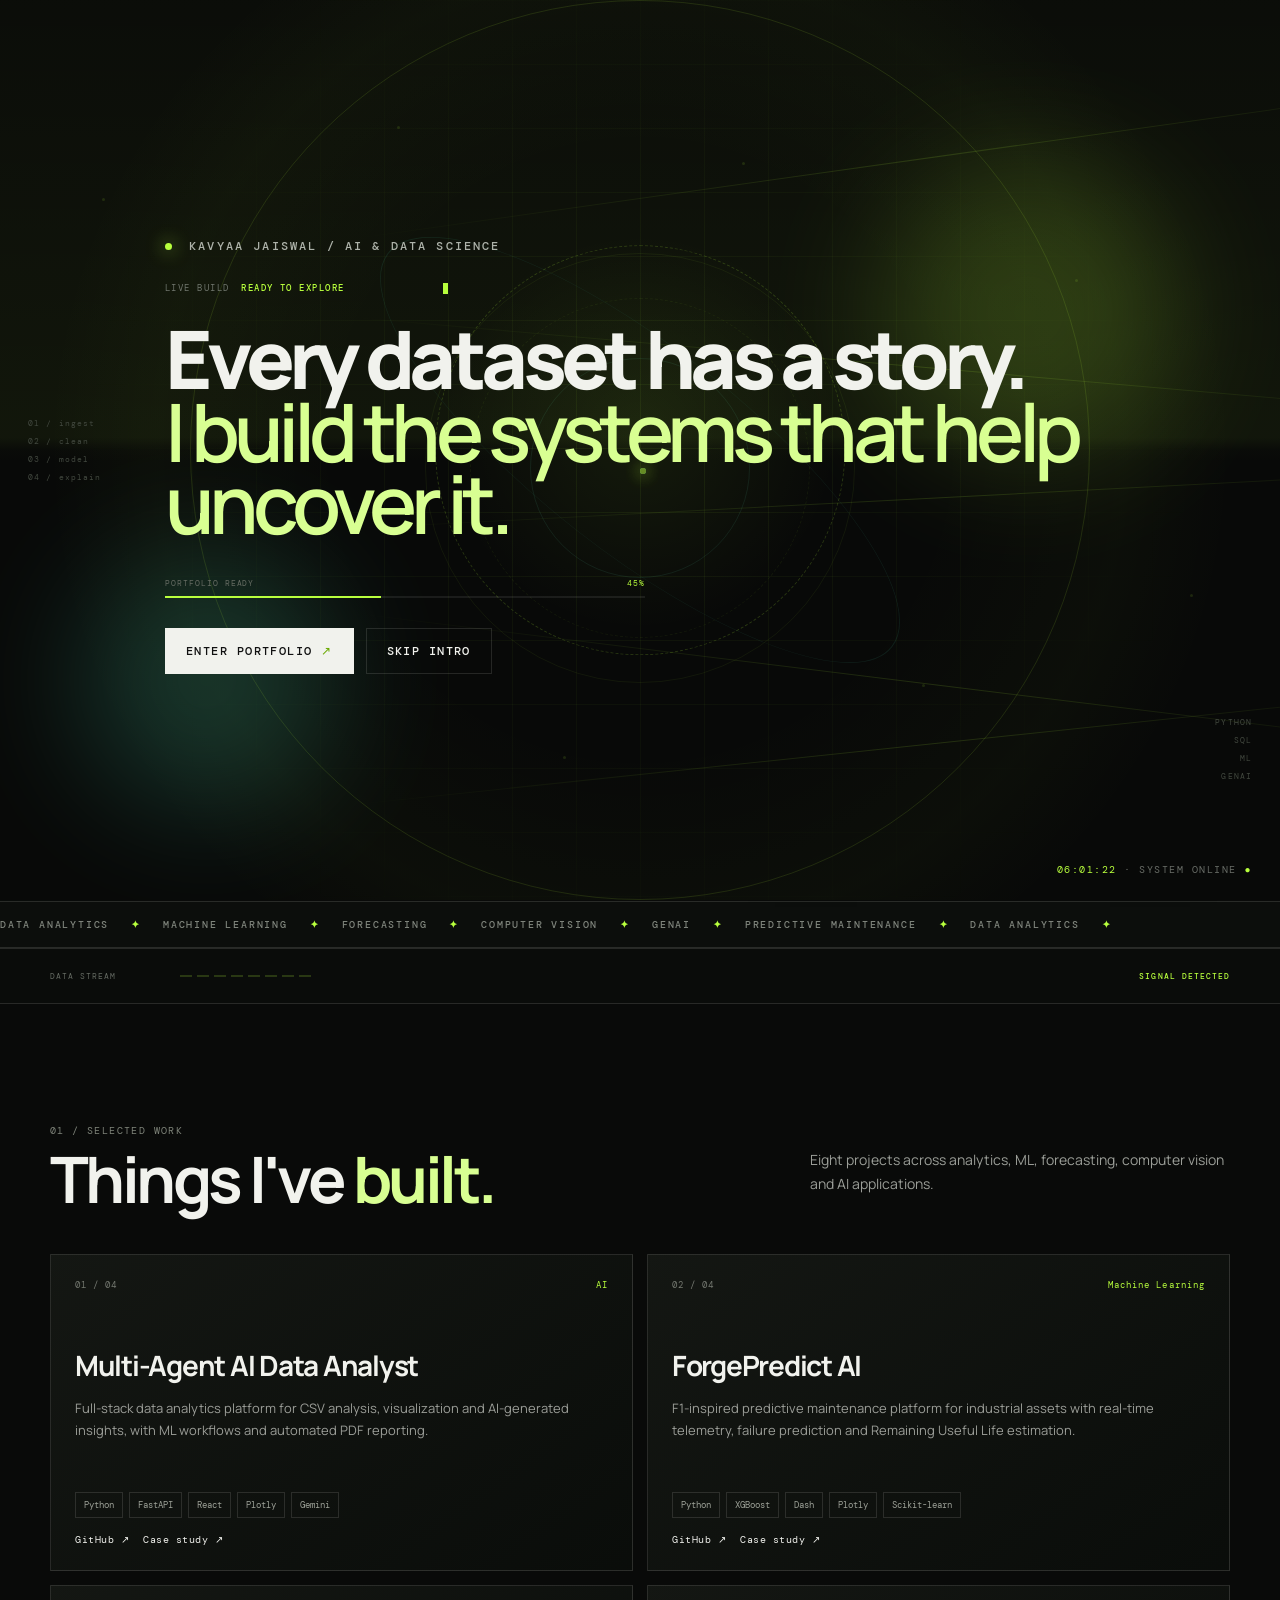
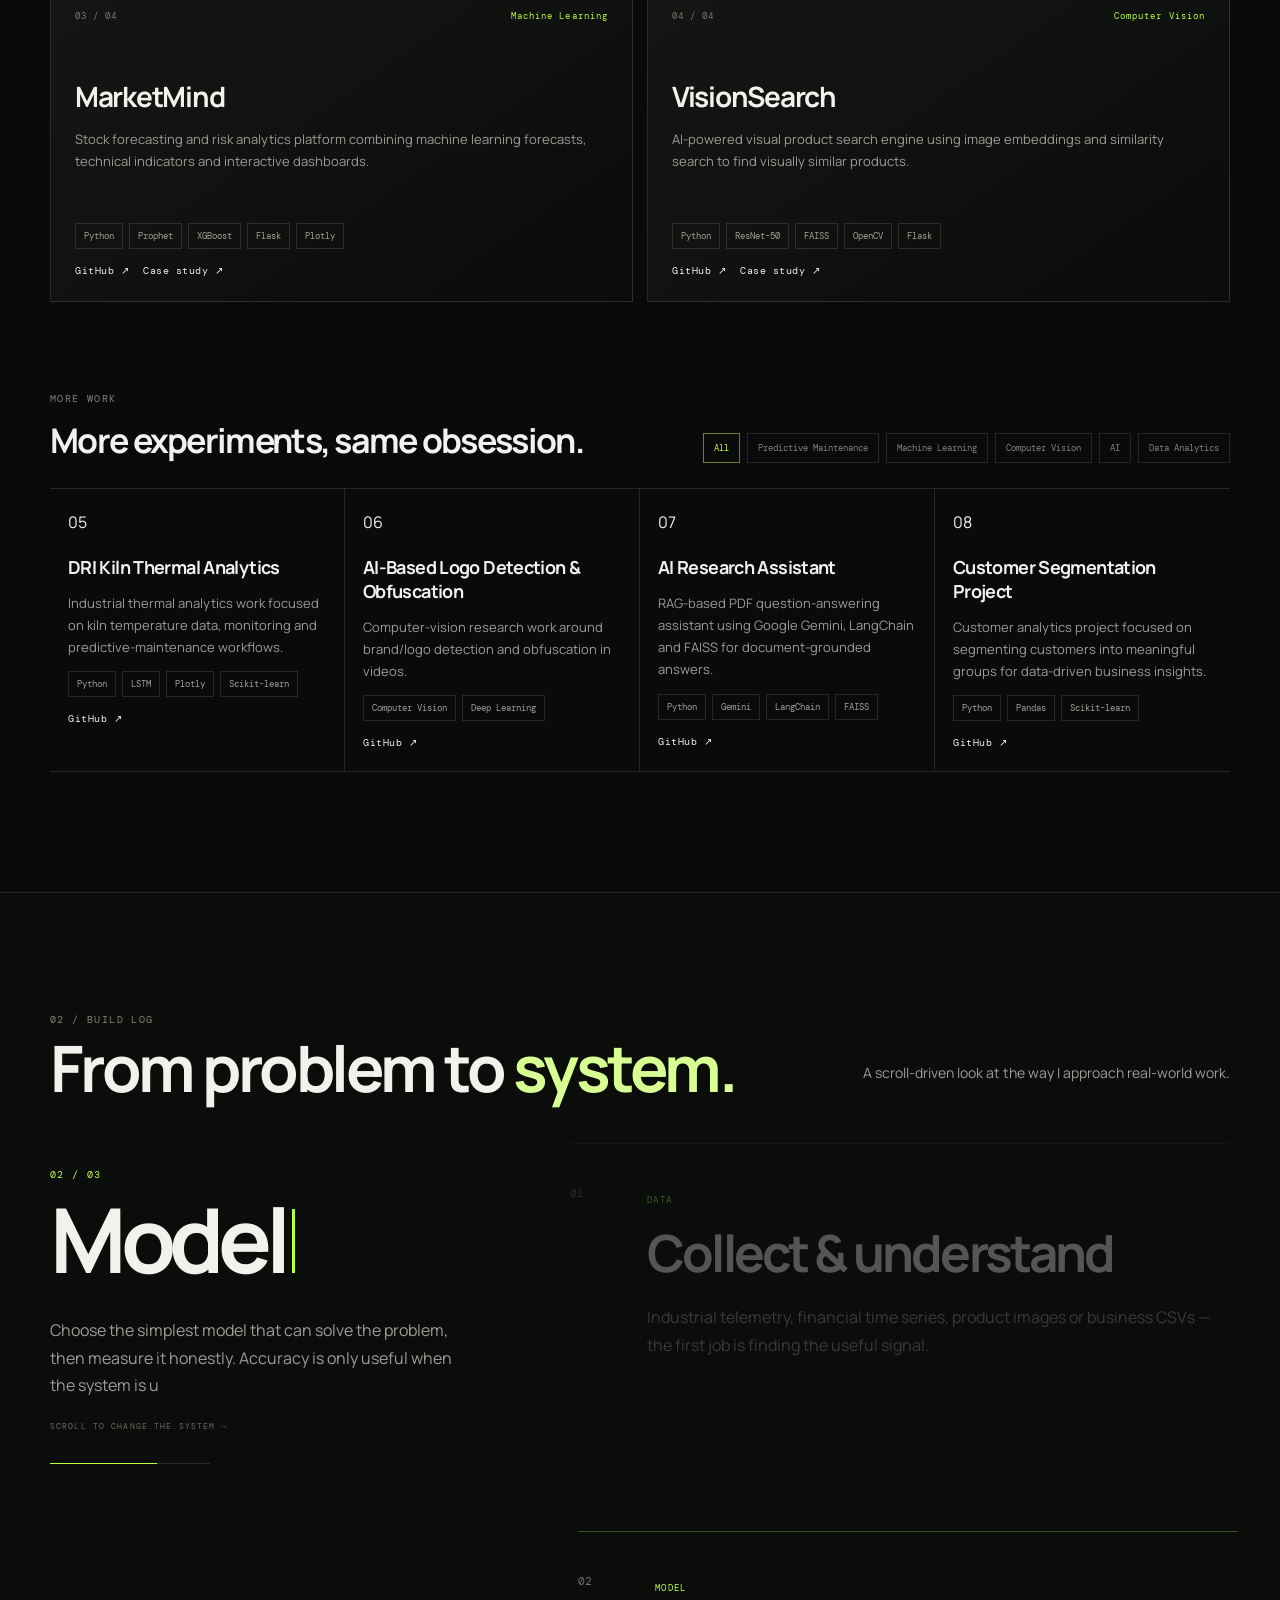
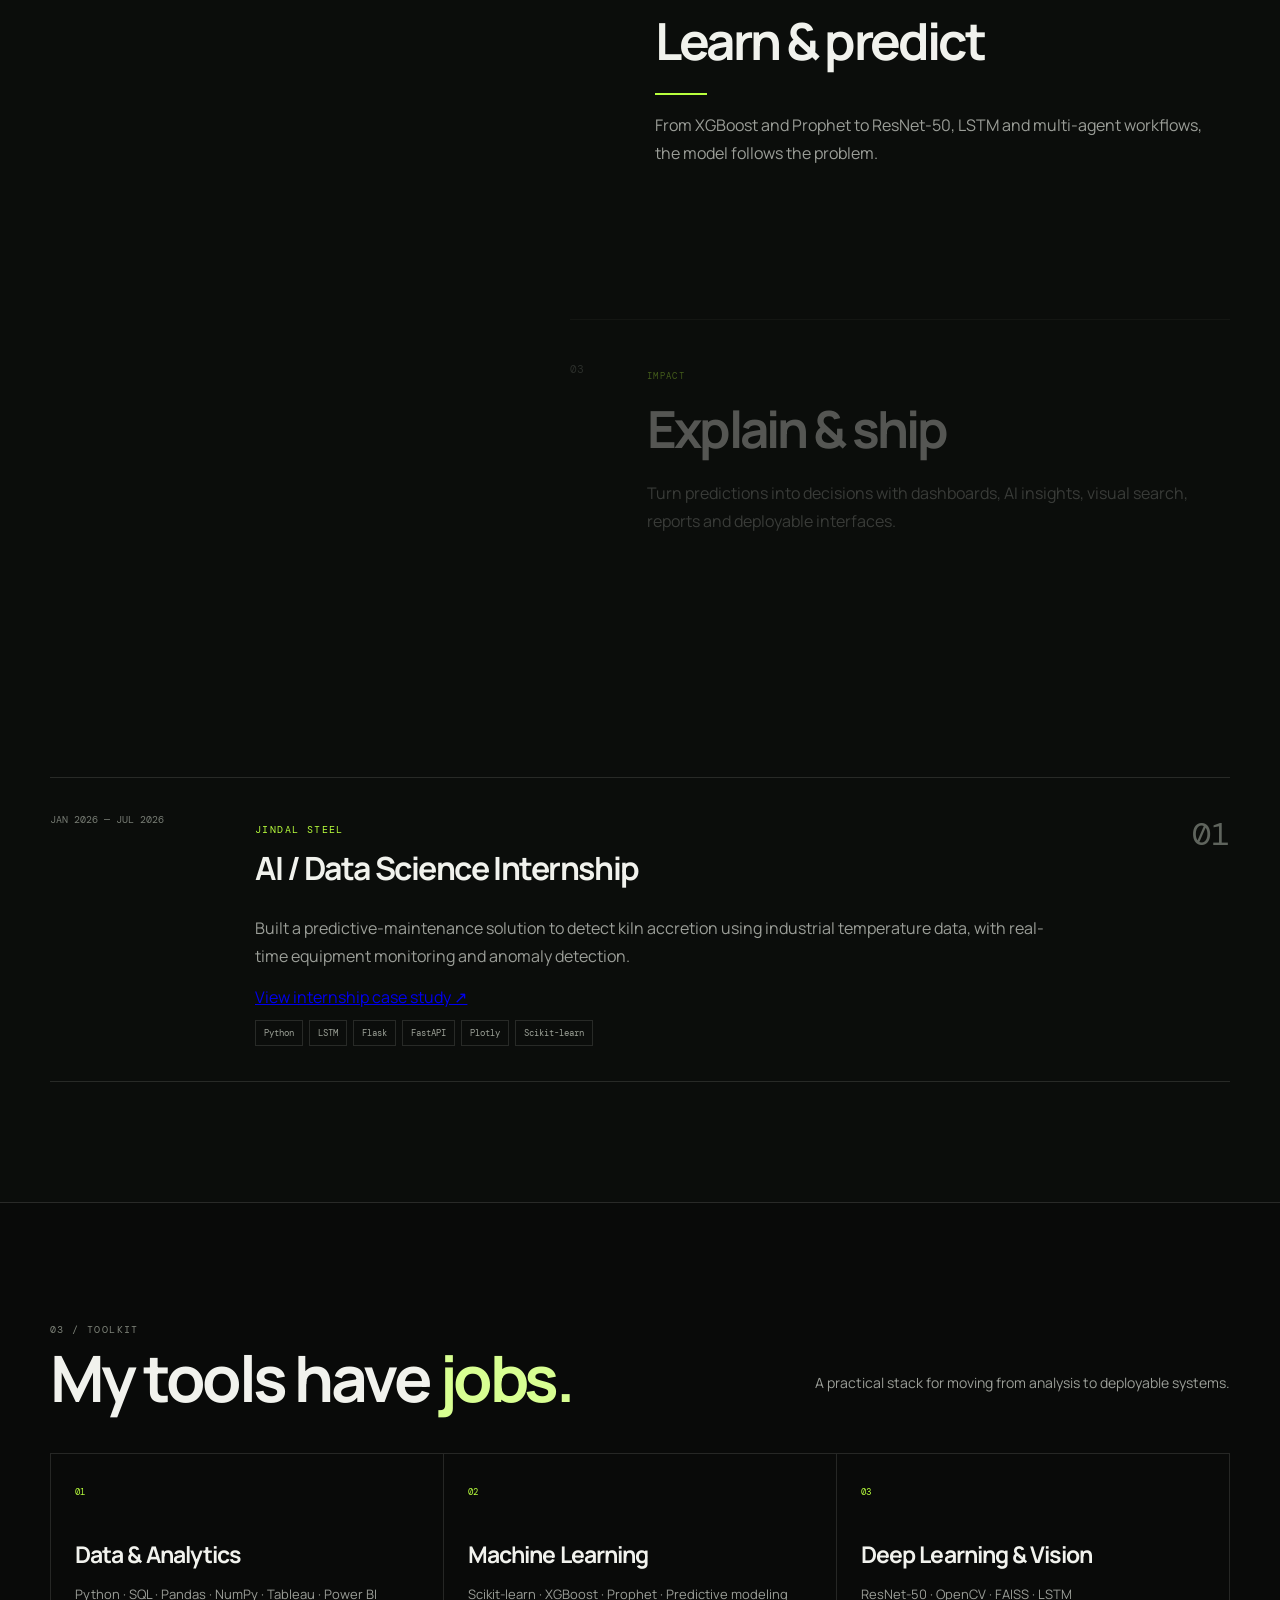
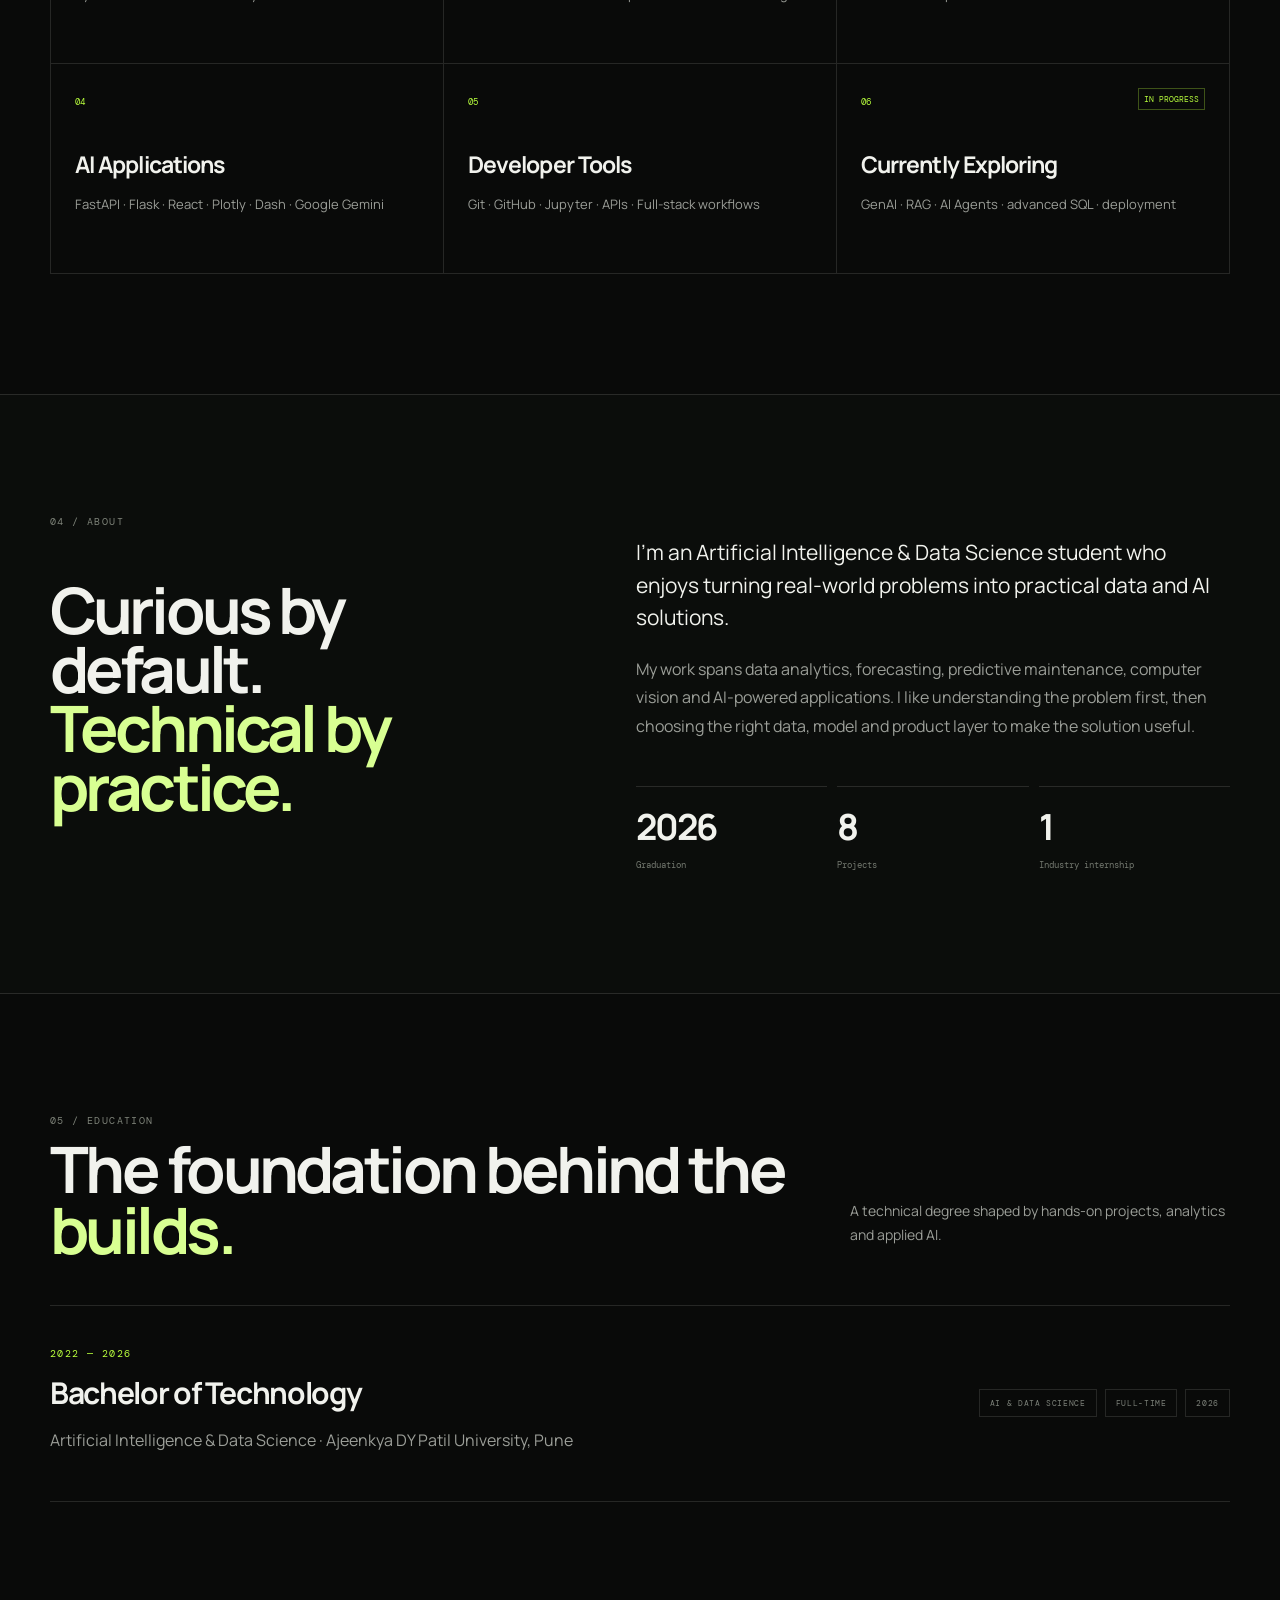
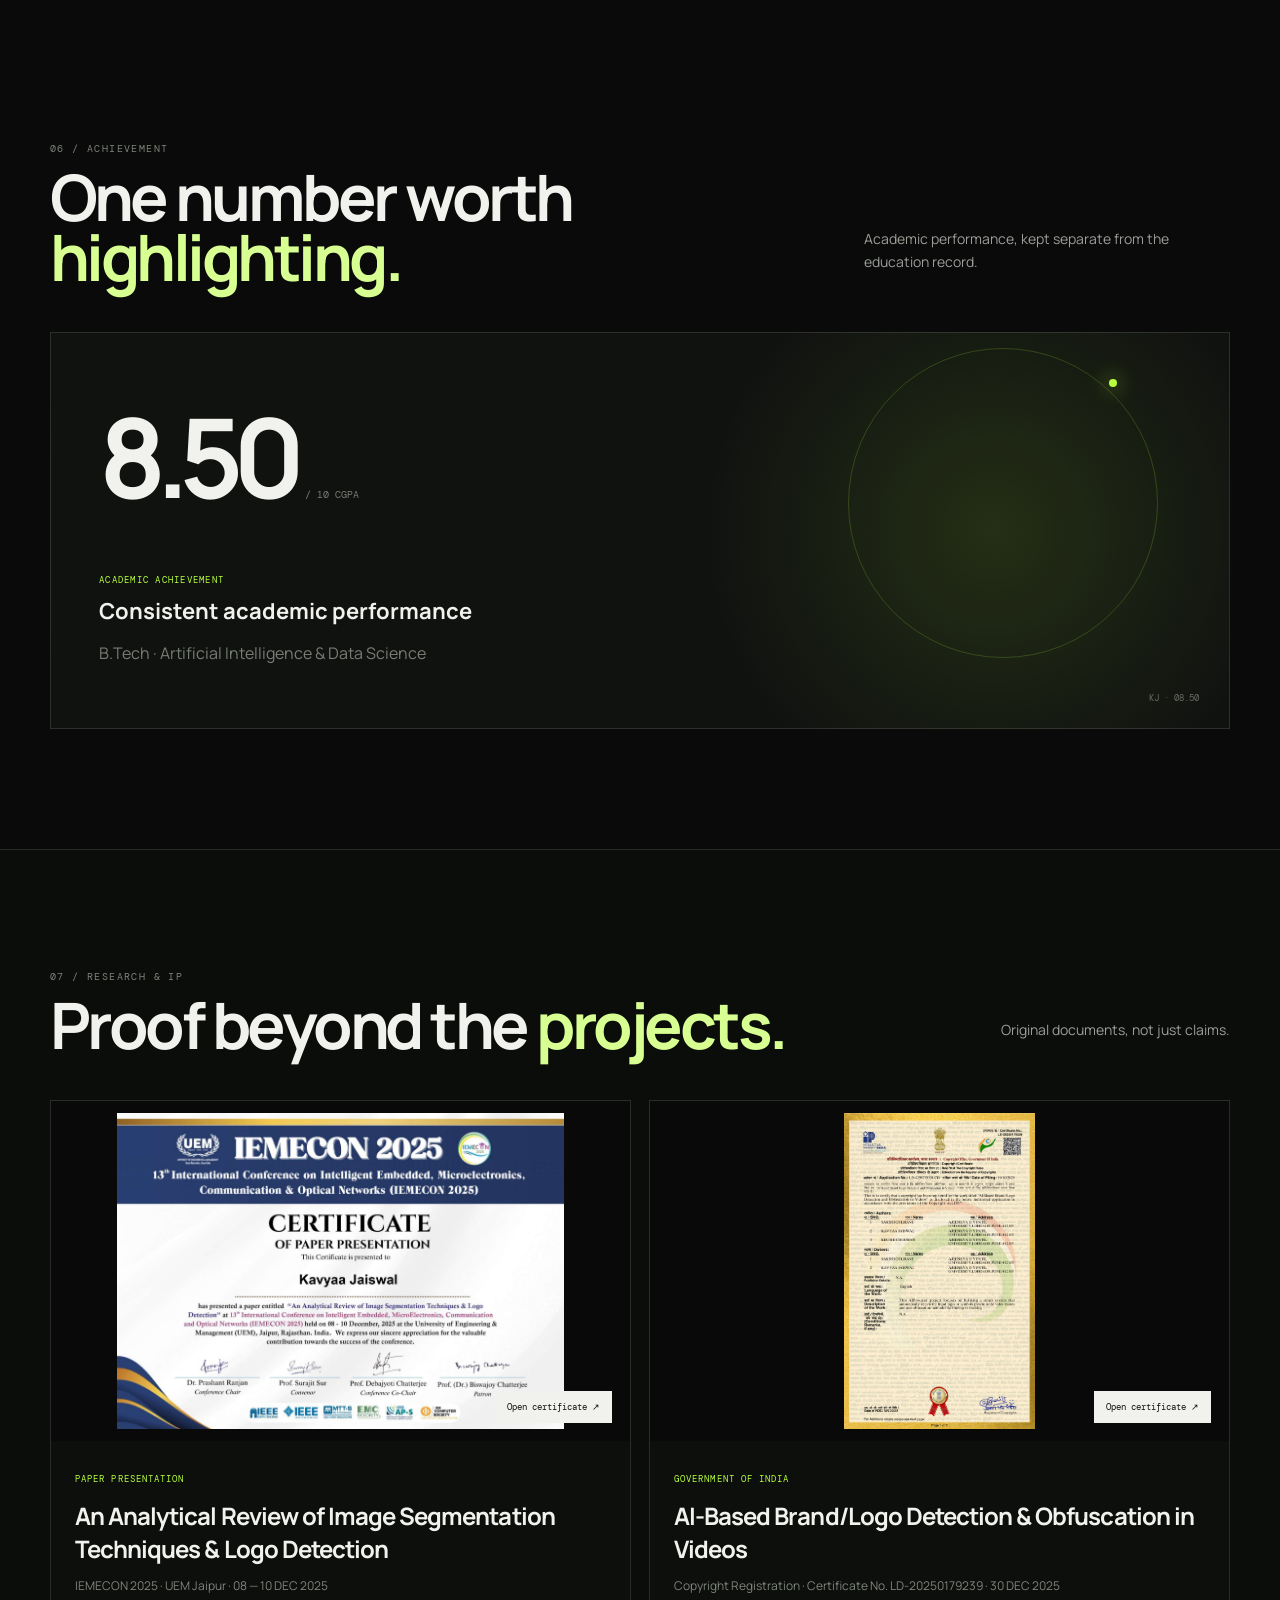
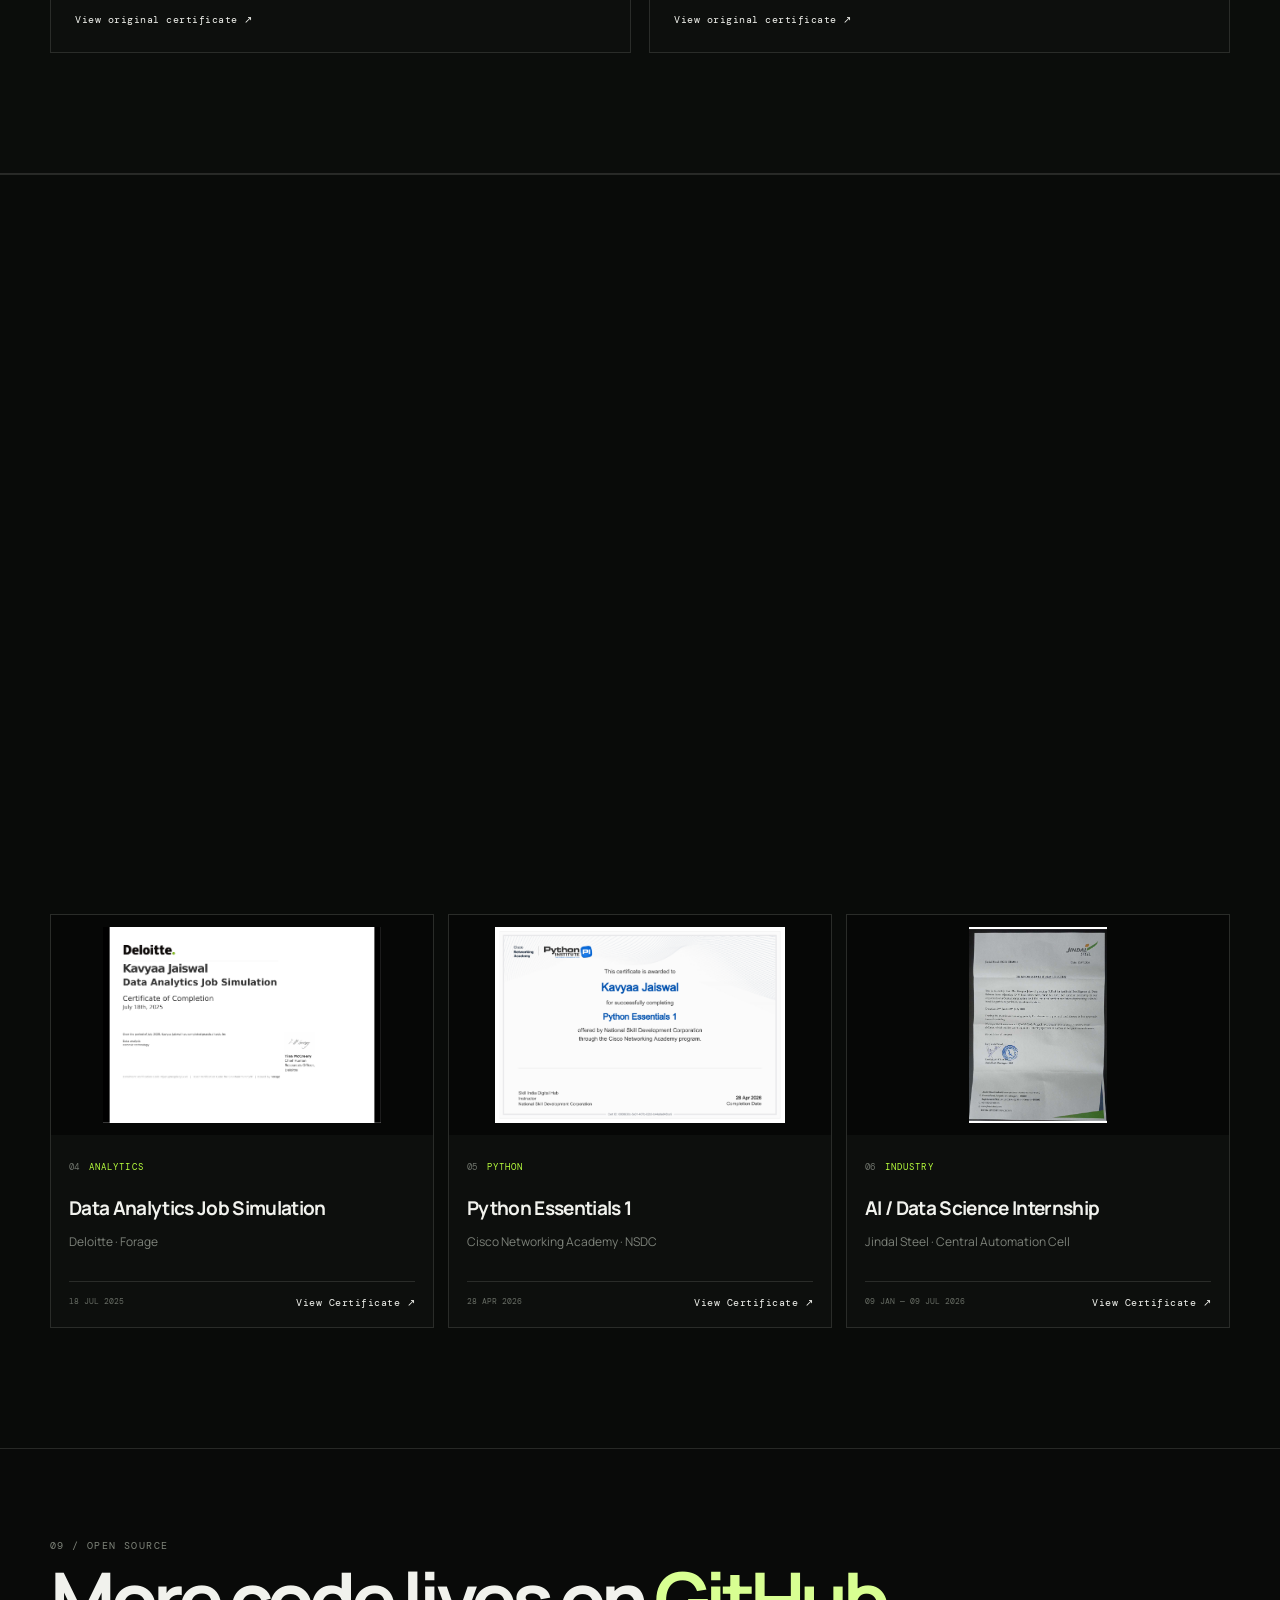
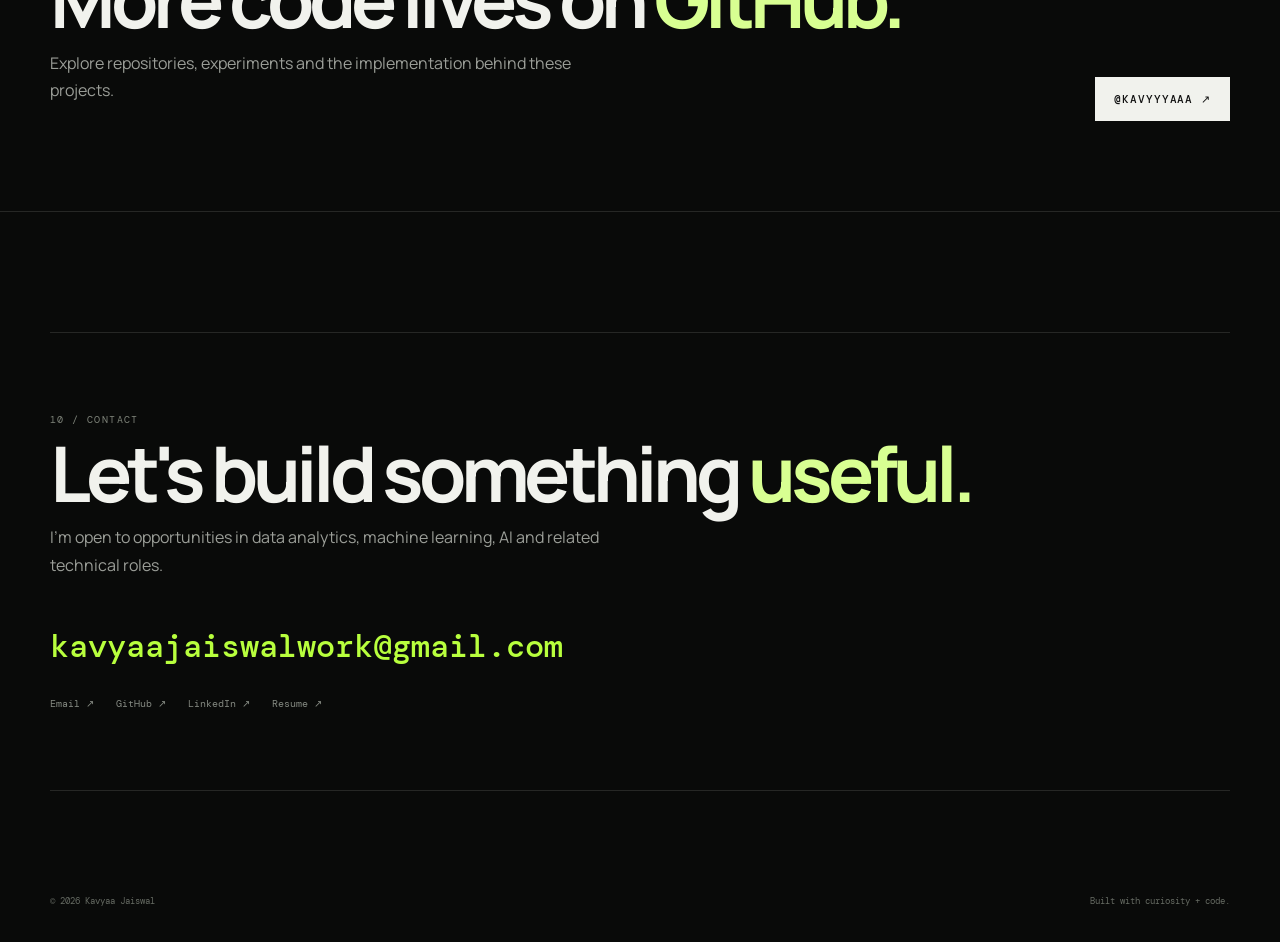
==== index.html @ 4e8153ad "Create premium animated portfolio experience" ====
<!DOCTYPE html>
<html lang="en">
<head>
  <meta charset="UTF-8" />
  <meta name="viewport" content="width=device-width, initial-scale=1.0" />
  <meta name="description" content="Kavyaa Jaiswal — AI & Data Science portfolio. Data analytics, machine learning, forecasting, computer vision and AI systems." />
  <title>Kavyaa Jaiswal — AI & Data Science</title>
  <link rel="canonical" href="https://kavyaa-portfolio-six.vercel.app/">
  <link rel="icon" href="assets/favicon.svg" type="image/svg+xml">
  <meta property="og:title" content="Kavyaa Jaiswal — AI & Data Science">
  <meta property="og:description" content="AI & Data Science portfolio — analytics, ML, forecasting, computer vision and practical AI systems.">
  <meta property="og:type" content="website">
  <meta property="og:image" content="assets/og-image.svg">
  <meta name="theme-color" content="#090a09">
  <link rel="preconnect" href="https://fonts.googleapis.com">
  <link rel="preconnect" href="https://fonts.gstatic.com" crossorigin>
  <link href="https://fonts.googleapis.com/css2?family=DM+Mono:wght@400;500&family=Manrope:wght@400;500;600;700;800&display=swap" rel="stylesheet">
  <link rel="stylesheet" href="styles.css" />
</head>
<body>
  <div class="intro-screen" id="introScreen">
    <div class="intro-grid"></div>
    <div class="intro-grid-glow"></div><div class="intro-streams" aria-hidden="true"><span></span><span></span><span></span><span></span><span></span></div><div class="intro-core" aria-hidden="true"><div class="core-ring r1"></div><div class="core-ring r2"></div><div class="core-ring r3"></div><i class="core-dot d1"></i><i class="core-dot d2"></i><i class="core-dot d3"></i></div>
    <div class="intro-glow intro-glow-a"></div><div class="intro-glow intro-glow-b"></div>
    <div class="intro-scanline"></div>
    <div class="intro-orbit orbit-one"></div><div class="intro-orbit orbit-two"></div><div class="intro-orbit orbit-three"></div>
    <div class="intro-particles" aria-hidden="true">
      <i style="--x:8%;--y:22%;--d:0s"></i><i style="--x:18%;--y:72%;--d:1.4s"></i><i style="--x:31%;--y:14%;--d:.7s"></i><i style="--x:44%;--y:84%;--d:2.1s"></i><i style="--x:58%;--y:18%;--d:1.1s"></i><i style="--x:72%;--y:76%;--d:.3s"></i><i style="--x:84%;--y:31%;--d:1.8s"></i><i style="--x:93%;--y:66%;--d:.9s"></i>
    </div>
    <div class="intro-terminal intro-terminal-left" aria-hidden="true">
      <span>01 / ingest</span><span>02 / clean</span><span>03 / model</span><span>04 / explain</span>
    </div>
    <div class="intro-terminal intro-terminal-right" aria-hidden="true">
      <span>PYTHON</span><span>SQL</span><span>ML</span><span>GENAI</span>
    </div>
    <div class="intro-content">
      <p class="intro-kicker"><span></span> KAVYAA JAISWAL / AI & DATA SCIENCE</p>
      <div class="intro-live"><span class="live-label">LIVE BUILD</span><strong id="introLiveText">ANALYZING DATA</strong><span class="live-cursor"></span></div>
      <h1 class="intro-title"><span>Every dataset has a story.</span><em>I build the systems that help uncover it.</em></h1>
      <div class="intro-system">
        <div class="system-line"><span id="introSystemText">INITIALIZING ANALYTICS ENGINE</span><b id="introPercent">00%</b></div>
        <div class="system-bar"><span id="introBar"></span></div>
      </div>
      <div class="intro-actions" style="position:relative;z-index:99999;pointer-events:auto"><button type="button" class="intro-enter" id="enterPortfolio" onclick="document.getElementById('introScreen').classList.add('is-hidden');try{sessionStorage.setItem('kavyaaIntroSeen','1')}catch(e){}">Enter portfolio <span>↗</span></button><button type="button" class="intro-skip" id="skipIntro" onclick="document.getElementById('introScreen').classList.add('is-hidden');try{sessionStorage.setItem('kavyaaIntroSeen','1')}catch(e){}">Skip intro</button></div>
    </div>
    <div class="intro-corner"><span id="introClock">00:00:00</span> · SYSTEM ONLINE <b>●</b></div>
  </div>
  <div class="scroll-progress" id="scrollProgress"></div>
  <div class="ambient ambient-a"></div><div class="ambient ambient-b"></div><aside class="system-rail" aria-hidden="true"><span class="rail-top">LIVE / 01</span><i></i><b id="railLabel">WORK</b><em id="railNumber">01</em></aside>

  <header class="nav-wrap">
    <nav class="nav container">
      <a class="brand" href="#top"><span class="brand-mark">KJ</span><span><strong>Kavyaa Jaiswal</strong><small>AI / DATA SCIENCE</small></span></a>
      <button class="menu-btn" aria-label="Toggle navigation" aria-expanded="false">☰</button>
      <div class="nav-links"><a href="#work">Work</a><a href="#experience">Experience</a><a href="#skills">Toolkit</a><a href="#about">About</a><a href="#research">Research</a><a href="#certifications">Certificates</a><a href="#contact">Contact</a></div>
      <a class="nav-cta" href="Kavyaa_Jaiswal_Resume.pdf" download>Resume ↗</a>
    </nav>
  </header>

  <main id="top">
    <section class="hero container"><div class="hero-signal-field" aria-hidden="true"><div class="signal-orbit so1"></div><div class="signal-orbit so2"></div><div class="signal-orbit so3"></div><i class="signal-node sn1"></i><i class="signal-node sn2"></i><i class="signal-node sn3"></i><i class="signal-node sn4"></i><span class="signal-packet sp1"></span><span class="signal-packet sp2"></span><span class="signal-packet sp3"></span></div>
      <div class="hero-copy reveal">
        <p class="eyebrow"><span class="pulse"></span> AI & DATA SCIENCE · OPEN TO OPPORTUNITIES</p>
        <div class="hero-label">BUILD LOG · 2026 / 01</div>
        <h1>Kavyaa<br><span>Jaiswal.</span></h1>
        <p class="hero-role">AI & DATA SCIENCE <i>·</i> MACHINE LEARNING <i>·</i> ANALYTICS</p>
        <p class="hero-text">I build practical systems that move from messy data to useful decisions — across analytics, forecasting, computer vision, predictive maintenance and GenAI.</p>
        <div class="hero-actions"><a class="btn btn-primary" href="#work">View selected work <span>↓</span></a><a class="btn btn-ghost" href="Kavyaa_Jaiswal_Resume.pdf" target="_blank" rel="noreferrer">View résumé ↗</a></div>
        <div class="hero-facts"><span>8 PROJECTS</span><span>6 VERIFIED CREDENTIALS</span><span>1 INDUSTRY INTERNSHIP</span></div>
      </div>
      <div class="hero-pass reveal">
        <div class="pass-top"><span>DEVELOPER PASS</span><span>NO. 01 / 26</span></div>
        <div class="pass-screen">
          <div class="mini-chart"><i></i><i></i><i></i><i></i><i></i><i></i><i></i><i></i></div>
          <div class="pass-orbit"></div>
          <div class="pass-status"><span></span> SYSTEMS ONLINE</div>
        </div>
        <div class="pass-name">Kavyaa Jaiswal</div>
        <div class="pass-sub">AI · DATA SCIENCE / BUILDER</div>
        <div class="pass-grid"><div><small>FOCUS</small><strong>ML + AI</strong></div><div><small>STACK</small><strong>PY / SQL</strong></div><div><small>BUILD</small><strong>8 PROJECTS</strong></div><div><small>YEAR</small><strong>2026</strong></div></div>
        <div class="pass-button"><span>●</span> ASK THE PORTFOLIO ANYTHING →</div>
      </div>
    </section>

    <section class="ticker"><div class="ticker-track"><span>DATA ANALYTICS</span><b>✦</b><span>MACHINE LEARNING</span><b>✦</b><span>FORECASTING</span><b>✦</b><span>COMPUTER VISION</span><b>✦</b><span>GENAI</span><b>✦</b><span>PREDICTIVE MAINTENANCE</span><b>✦</b><span>DATA ANALYTICS</span><b>✦</b></div></section>

    <section class="signal-strip" aria-hidden="true"><div class="container"><span>DATA STREAM</span><div class="signal-line"><i></i><i></i><i></i><i></i><i></i><i></i><i></i><i></i></div><strong id="streamStatus">SIGNAL DETECTED</strong></div></section>

    <section id="work" class="section container">
      <div class="section-head reveal"><div><p class="section-kicker">01 / SELECTED WORK</p><h2>Things I've <em>built.</em></h2></div><p class="section-intro">Eight projects across analytics, ML, forecasting, computer vision and AI applications.</p></div>
      <div id="featured-projects" class="project-grid"></div>
      <div class="all-work-head reveal"><div><p class="section-kicker">MORE WORK</p><h3>More experiments, same obsession.</h3></div><div id="filters" class="filters" role="tablist"></div></div>
      <div id="all-projects" class="all-projects"></div>
    </section>

    <section id="experience" class="story-section section-alt">
      <div class="container">
        <div class="section-head reveal"><div><p class="section-kicker">02 / BUILD LOG</p><h2>From problem to <em>system.</em></h2></div><p class="section-intro">A scroll-driven look at the way I approach real-world work.</p></div>
        <div class="story-grid">
          <div class="story-sticky">
            <p class="story-index mono" id="storyIndex">01 / 03</p>
            <h3 id="storyTitle" aria-live="polite"><span id="storyTitleText">Collect</span><span class="type-caret" aria-hidden="true"></span></h3>
            <p id="storyText" aria-live="polite">Start with the signal: understand the data, clean the noise and define what success should look like.</p><span class="story-scroll-note mono">SCROLL TO CHANGE THE SYSTEM →</span>
            <div class="story-meter"><span id="storyMeter"></span></div>
          </div>
          <div class="story-steps">
            <article class="story-step active" data-title="Collect" data-index="01 / 03" data-text="Start with the signal: understand the data, clean the noise and define what success should look like."><span>01</span><div><small>DATA</small><h3>Collect & understand</h3><p>Industrial telemetry, financial time series, product images or business CSVs — the first job is finding the useful signal.</p></div></article>
            <article class="story-step" data-title="Model" data-index="02 / 03" data-text="Choose the simplest model that can solve the problem, then measure it honestly. Accuracy is only useful when the system is useful."><span>02</span><div><small>MODEL</small><h3>Learn & predict</h3><p>From XGBoost and Prophet to ResNet-50, LSTM and multi-agent workflows, the model follows the problem.</p></div></article>
            <article class="story-step" data-title="Insight" data-index="03 / 03" data-text="Make the result understandable: dashboards, explanations, reports and interfaces that help someone act on the output."><span>03</span><div><small>IMPACT</small><h3>Explain & ship</h3><p>Turn predictions into decisions with dashboards, AI insights, visual search, reports and deployable interfaces.</p></div></article>
          </div>
        </div>
        <article class="experience-card reveal"><div class="exp-date">JAN 2026 — JUL 2026</div><div class="exp-main"><div class="exp-title-row"><div><p class="mono">JINDAL STEEL</p><h3>AI / Data Science Internship</h3></div><span class="exp-index">01</span></div><p>Built a predictive-maintenance solution to detect kiln accretion using industrial temperature data, with real-time equipment monitoring and anomaly detection.</p><a class="project-links" href="internship.html">View internship case study ↗</a><div class="tech-list"><span>Python</span><span>LSTM</span><span>Flask</span><span>FastAPI</span><span>Plotly</span><span>Scikit-learn</span></div></div></article>
      </div>
    </section>

    <section id="skills" class="section container">
      <div class="section-head reveal"><div><p class="section-kicker">03 / TOOLKIT</p><h2>My tools have <em>jobs.</em></h2></div><p class="section-intro">A practical stack for moving from analysis to deployable systems.</p></div>
      <div class="skills-grid reveal"><article class="skill-card"><span class="skill-no">01</span><h3>Data & Analytics</h3><p>Python · SQL · Pandas · NumPy · Tableau · Power BI</p></article><article class="skill-card"><span class="skill-no">02</span><h3>Machine Learning</h3><p>Scikit-learn · XGBoost · Prophet · Predictive modeling</p></article><article class="skill-card"><span class="skill-no">03</span><h3>Deep Learning & Vision</h3><p>ResNet-50 · OpenCV · FAISS · LSTM</p></article><article class="skill-card"><span class="skill-no">04</span><h3>AI Applications</h3><p>FastAPI · Flask · React · Plotly · Dash · Google Gemini</p></article><article class="skill-card"><span class="skill-no">05</span><h3>Developer Tools</h3><p>Git · GitHub · Jupyter · APIs · Full-stack workflows</p></article><article class="skill-card learning"><span class="skill-no">06</span><h3>Currently Exploring</h3><p>GenAI · RAG · AI Agents · advanced SQL · deployment</p><span class="learning-badge">IN PROGRESS</span></article></div>
    </section>

    <section id="about" class="section section-alt"><div class="container about-grid"><div class="about-label reveal"><p class="section-kicker">04 / ABOUT</p><h2>Curious by default.<br><em>Technical by practice.</em></h2></div><div class="about-copy reveal"><p class="lead">I'm an Artificial Intelligence & Data Science student who enjoys turning real-world problems into practical data and AI solutions.</p><p>My work spans data analytics, forecasting, predictive maintenance, computer vision and AI-powered applications. I like understanding the problem first, then choosing the right data, model and product layer to make the solution useful.</p><div class="stats"><div><strong>2026</strong><span>Graduation</span></div><div><strong>8</strong><span>Projects</span></div><div><strong>1</strong><span>Industry internship</span></div></div></div></div></section>

    <section id="education" class="section container education-section"><div class="section-head reveal"><div><p class="section-kicker">05 / EDUCATION</p><h2>The foundation behind the <em>builds.</em></h2></div><p class="section-intro">A technical degree shaped by hands-on projects, analytics and applied AI.</p></div><div class="education-card reveal"><div class="education-main"><span class="mono">2022 — 2026</span><h3>Bachelor of Technology</h3><p>Artificial Intelligence & Data Science · Ajeenkya DY Patil University, Pune</p></div><div class="education-tags"><span>AI & DATA SCIENCE</span><span>FULL-TIME</span><span>2026</span></div></div></section>

    <section id="achievements" class="section container achievements-section"><div class="section-head reveal"><div><p class="section-kicker">06 / ACHIEVEMENT</p><h2>One number worth <em>highlighting.</em></h2></div><p class="section-intro">Academic performance, kept separate from the education record.</p></div><div class="achievement-hero reveal"><div class="achievement-orbit"></div><div class="achievement-value"><strong>8.50</strong><span>/ 10 CGPA</span></div><div class="achievement-copy"><span class="mono">ACADEMIC ACHIEVEMENT</span><h3>Consistent academic performance</h3><p>B.Tech · Artificial Intelligence & Data Science</p></div><div class="achievement-code">KJ · 08.50</div></div></section>

    <section id="research" class="section section-alt research-section"><div class="container"><div class="section-head reveal"><div><p class="section-kicker">07 / RESEARCH & IP</p><h2>Proof beyond the <em>projects.</em></h2></div><p class="section-intro">Original documents, not just claims.</p></div><div class="research-grid"><article class="research-card reveal"><div class="research-preview"><img src="certificates/iemcon-paper-presentation.png" alt="IEMECON 2025 paper presentation certificate" loading="lazy"><a class="preview-open" href="certificates/iemcon-paper-presentation.pdf" target="_blank" rel="noreferrer">Open certificate ↗</a></div><div class="research-body"><span class="cert-tag">PAPER PRESENTATION</span><h3>An Analytical Review of Image Segmentation Techniques & Logo Detection</h3><p>IEMECON 2025 · UEM Jaipur · 08 — 10 DEC 2025</p><a class="research-link" href="certificates/iemcon-paper-presentation.pdf" target="_blank" rel="noreferrer">View original certificate ↗</a></div></article><article class="research-card reveal"><div class="research-preview"><img src="certificates/government-of-india-copyright-registration.png" alt="Government of India copyright certificate" loading="lazy"><a class="preview-open" href="certificates/government-of-india-copyright-registration.pdf" target="_blank" rel="noreferrer">Open certificate ↗</a></div><div class="research-body"><span class="cert-tag">GOVERNMENT OF INDIA</span><h3>AI-Based Brand/Logo Detection & Obfuscation in Videos</h3><p>Copyright Registration · Certificate No. LD-20250179239 · 30 DEC 2025</p><a class="research-link" href="certificates/government-of-india-copyright-registration.pdf" target="_blank" rel="noreferrer">View original certificate ↗</a></div></article></div></div></section>

    <section id="certifications" class="section section-alt certification-section"><div class="container"><div class="section-head reveal"><div><p class="section-kicker">08 / CERTIFICATIONS</p><h2>Credentials that support the <em>work.</em></h2></div><p class="section-intro">Preview a certificate or open the original document.</p><div class="cert-count mono">06 VERIFIED CREDENTIALS</div></div><div class="cert-grid">
      <article class="cert-card reveal"><a class="cert-preview" href="certificates/hugging-face-fundamentals-of-agents.webp" target="_blank"><img src="certificates/hugging-face-fundamentals-of-agents.webp" alt="Hugging Face Fundamentals of Agents certificate" loading="lazy"></a><div class="cert-body"><div><span class="cert-index">01</span><span class="cert-tag">AI AGENTS</span></div><h3>Fundamentals of Agents</h3><p>Hugging Face Agents Course</p><div class="cert-footer"><span>01 SEP 2026</span><a href="certificates/hugging-face-fundamentals-of-agents.webp" target="_blank">View Certificate ↗</a></div></div></article>
      <article class="cert-card reveal"><a class="cert-preview" href="certificates/openai-ai-foundations.pdf" target="_blank"><img src="certificates/openai-ai-foundations.png" alt="OpenAI AI Foundations certificate" loading="lazy"></a><div class="cert-body"><div><span class="cert-index">02</span><span class="cert-tag">OPENAI</span></div><h3>AI Foundations</h3><p>OpenAI Academy</p><div class="cert-footer"><span>01 SEP 2026</span><a href="certificates/openai-ai-foundations.pdf" target="_blank">View Certificate ↗</a></div></div></article>
      <article class="cert-card reveal"><a class="cert-preview" href="certificates/openai-applied-ai-foundations.pdf" target="_blank"><img src="certificates/openai-applied-ai-foundations.png" alt="OpenAI Applied AI Foundations certificate" loading="lazy"></a><div class="cert-body"><div><span class="cert-index">03</span><span class="cert-tag">OPENAI</span></div><h3>Applied AI Foundations</h3><p>OpenAI Academy</p><div class="cert-footer"><span>01 SEP 2026</span><a href="certificates/openai-applied-ai-foundations.pdf" target="_blank">View Certificate ↗</a></div></div></article>
      <article class="cert-card reveal"><a class="cert-preview" href="certificates/deloitte-data-analytics-job-simulation.pdf" target="_blank"><img src="certificates/deloitte-data-analytics-job-simulation.png" alt="Deloitte Data Analytics Job Simulation certificate" loading="lazy"></a><div class="cert-body"><div><span class="cert-index">04</span><span class="cert-tag">ANALYTICS</span></div><h3>Data Analytics Job Simulation</h3><p>Deloitte · Forage</p><div class="cert-footer"><span>18 JUL 2025</span><a href="certificates/deloitte-data-analytics-job-simulation.pdf" target="_blank">View Certificate ↗</a></div></div></article>
      <article class="cert-card reveal"><a class="cert-preview" href="certificates/python-essentials-1.pdf" target="_blank"><img src="certificates/python-essentials-1.png" alt="Python Essentials 1 certificate" loading="lazy"></a><div class="cert-body"><div><span class="cert-index">05</span><span class="cert-tag">PYTHON</span></div><h3>Python Essentials 1</h3><p>Cisco Networking Academy · NSDC</p><div class="cert-footer"><span>28 APR 2026</span><a href="certificates/python-essentials-1.pdf" target="_blank">View Certificate ↗</a></div></div></article>
      <article class="cert-card reveal"><a class="cert-preview" href="certificates/jindal-steel-internship.pdf" target="_blank"><img src="certificates/jindal-steel-internship.png" alt="Jindal Steel internship certificate" loading="lazy"></a><div class="cert-body"><div><span class="cert-index">06</span><span class="cert-tag">INDUSTRY</span></div><h3>AI / Data Science Internship</h3><p>Jindal Steel · Central Automation Cell</p><div class="cert-footer"><span>09 JAN — 09 JUL 2026</span><a href="certificates/jindal-steel-internship.pdf" target="_blank">View Certificate ↗</a></div></div></article>
    </div></div></section>

    <section class="github-band"><div class="container github-inner reveal"><div><p class="section-kicker">09 / OPEN SOURCE</p><h2>More code lives on <em>GitHub.</em></h2><p>Explore repositories, experiments and the implementation behind these projects.</p></div><a class="btn btn-primary" href="https://github.com/kavyyyaaa" target="_blank">@kavyyyaaa ↗</a></div></section>
    <section id="contact" class="section contact-section container"><div class="contact-card reveal"><p class="section-kicker">10 / CONTACT</p><h2>Let's build something <em>useful.</em></h2><p>I'm open to opportunities in data analytics, machine learning, AI and related technical roles.</p><a class="email" href="mailto:kavyaajaiswalwork@gmail.com">kavyaajaiswalwork@gmail.com</a><div class="contact-links"><a href="mailto:kavyaajaiswalwork@gmail.com">Email ↗</a><a href="https://github.com/kavyyyaaa" target="_blank">GitHub ↗</a><a href="https://www.linkedin.com/in/kavyaa-jaiswal" target="_blank">LinkedIn ↗</a><a href="Kavyaa_Jaiswal_Resume.pdf" download>Resume ↗</a></div></div></section>
  </main>
  <footer class="footer container"><span>© 2026 Kavyaa Jaiswal</span><span>Built with curiosity + code.</span></footer>
  <script src="script.js"></script>
</body>
</html>
---- styles.css ----
:root{--bg:#090a09;--bg2:#0d0f0d;--text:#f1f2ed;--muted:#9b9e98;--line:rgba(235,240,228,.13);--accent:#b8ff3d;--accent2:#d8ff92;--card:rgba(17,19,17,.72);--max:1180px}*{box-sizing:border-box}html{scroll-behavior:smooth}body{margin:0;background:var(--bg);color:var(--text);font-family:Manrope,system-ui,sans-serif;overflow-x:hidden}body:before{content:"";position:fixed;inset:0;pointer-events:none;background:linear-gradient(90deg,rgba(255,255,255,.018) 1px,transparent 1px),linear-gradient(rgba(255,255,255,.012) 1px,transparent 1px);background-size:80px 80px;mask-image:linear-gradient(to bottom,black,transparent 80%);z-index:-3}.container{width:min(calc(100% - 56px),var(--max));margin:auto}.mono,.section-kicker,.eyebrow,.hero-role,.hero-label,.hero-facts,.cert-count{font-family:"DM Mono",monospace;letter-spacing:.14em}.scroll-progress{position:fixed;top:0;left:0;width:0;height:2px;background:var(--accent);z-index:1000}.ambient{position:fixed;width:360px;height:360px;border-radius:50%;filter:blur(70px);opacity:.08;pointer-events:none;z-index:-2}.ambient-a{background:var(--accent);top:10%;right:-140px}.ambient-b{background:#6affb2;bottom:8%;left:-180px}.intro-screen{position:fixed;inset:0;background:#080908;z-index:2000;display:grid;place-items:center;overflow:hidden;transition:opacity .65s,visibility .65s}.intro-screen.is-hidden{opacity:0;visibility:hidden;pointer-events:none}.intro-grid{pointer-events:none;position:absolute;inset:0;background:linear-gradient(rgba(184,255,61,.07) 1px,transparent 1px),linear-gradient(90deg,rgba(184,255,61,.07) 1px,transparent 1px);background-size:64px 64px;mask-image:radial-gradient(circle at center,black,transparent 72%)}.intro-glow{pointer-events:none;position:absolute;border-radius:50%;filter:blur(60px);opacity:.16}.intro-glow-a{width:300px;height:300px;background:var(--accent);right:8%;top:18%}.intro-glow-b{width:260px;height:260px;background:#5cffd2;left:6%;bottom:10%}.intro-content{width:min(950px,calc(100% - 48px));position:relative;z-index:9999;pointer-events:auto}.intro-kicker{font:500 12px "DM Mono";letter-spacing:.18em;color:#aeb3aa}.intro-kicker span,.pulse{display:inline-block;width:7px;height:7px;border-radius:50%;background:var(--accent);box-shadow:0 0 18px var(--accent);margin-right:8px}.intro-title{font-size:clamp(42px,6.3vw,88px);line-height:.9;letter-spacing:-.07em;margin:28px 0 38px;font-weight:800}.intro-title span,.intro-title em{display:block;font-style:normal}.intro-title em{color:var(--accent2);font-weight:600;transform:translateX(5vw);animation:introSlide 1.1s cubic-bezier(.2,.8,.2,1) .25s both}.intro-title span{animation:introSlide .9s cubic-bezier(.2,.8,.2,1) both}@keyframes introSlide{from{opacity:0;transform:translateY(28px)}to{opacity:1;transform:none}}.intro-actions{display:flex;gap:12px;position:relative;z-index:99999;pointer-events:auto}.intro-enter,.intro-skip{position:relative;z-index:999999;pointer-events:auto;border:1px solid var(--line);background:transparent;color:var(--text);padding:14px 20px;font:500 12px "DM Mono";text-transform:uppercase;letter-spacing:.12em;cursor:pointer}.intro-enter{background:var(--text);color:#111;border-color:var(--text)}.intro-enter span{color:#6aa900}.intro-corner{pointer-events:none;position:absolute;right:28px;bottom:24px;font:10px "DM Mono";letter-spacing:.15em;color:#686c66}.intro-corner span{color:var(--accent)}.nav-wrap{position:sticky;top:0;z-index:100;background:rgba(9,10,9,.88);backdrop-filter:blur(10px);border-bottom:1px solid var(--line)}.nav{min-height:78px;display:flex;align-items:center;justify-content:space-between;gap:24px}.brand{display:flex;align-items:center;gap:12px;color:var(--text);text-decoration:none}.brand-mark{width:38px;height:38px;border:1px solid var(--line);display:grid;place-items:center;color:var(--accent);font:500 12px "DM Mono"}.brand strong{display:block;font-size:14px}.brand small{display:block;font:9px "DM Mono";letter-spacing:.12em;color:#73776f;margin-top:3px}.nav-links{display:flex;gap:26px}.nav-links a,.nav-cta{color:#969a93;text-decoration:none;font:500 11px "DM Mono";letter-spacing:.1em;text-transform:uppercase;transition:.2s}.nav-links a:hover,.nav-cta:hover{color:var(--accent)}.nav-cta{border:1px solid var(--line);padding:11px 16px;color:var(--text)}.menu-btn{display:none;background:none;border:0;color:var(--text);font-size:20px}.hero{min-height:calc(100vh - 78px);display:grid;grid-template-columns:1.1fr .9fr;gap:80px;align-items:center;padding:70px 0 90px}.eyebrow{font-size:10px;color:#969b92;margin:0 0 24px}.hero-label{font-size:10px;color:#656a63;margin-bottom:18px}.hero h1{font-size:clamp(72px,9vw,132px);line-height:.82;letter-spacing:-.075em;margin:0;font-weight:800}.hero h1 span{color:var(--accent2)}.hero-role{font-size:10px;color:#a1a59e;margin:28px 0 18px}.hero-role i{font-style:normal;color:var(--accent)}.hero-text{font-size:16px;line-height:1.75;color:var(--muted);max-width:650px}.hero-actions{display:flex;gap:10px;margin-top:30px}.btn{display:inline-flex;align-items:center;gap:12px;text-decoration:none;padding:14px 18px;border:1px solid var(--line);font:500 11px "DM Mono";letter-spacing:.08em;text-transform:uppercase}.btn-primary{background:var(--text);color:#111;border-color:var(--text)}.btn-ghost{color:var(--text)}.hero-facts{display:flex;flex-wrap:wrap;gap:12px;margin-top:28px;font-size:9px;color:#73776f}.hero-facts span{border-left:1px solid var(--line);padding-left:12px}.hero-pass{border:1px solid rgba(240,244,232,.16);background:linear-gradient(145deg,#171a17,#0c0e0c);padding:18px;box-shadow:0 30px 80px rgba(0,0,0,.32);transform:rotate(1deg);position:relative}.hero-pass:before{content:"";position:absolute;inset:8px;border:1px solid rgba(184,255,61,.06);pointer-events:none}.pass-top{display:flex;justify-content:space-between;font:9px "DM Mono";letter-spacing:.14em;color:#777c74}.pass-screen{height:280px;margin:16px 0;background:radial-gradient(circle at 72% 30%,rgba(184,255,61,.18),transparent 35%),#0a0c0a;border:1px solid var(--line);position:relative;overflow:hidden}.pass-screen:after{content:"";position:absolute;left:0;right:0;top:40%;height:1px;background:linear-gradient(90deg,transparent,var(--accent),transparent);opacity:.35;animation:scan 4s linear infinite}@keyframes scan{0%{transform:translateY(-110px)}100%{transform:translateY(220px)}}.mini-chart{position:absolute;left:18px;right:18px;bottom:42px;height:80px;display:flex;align-items:flex-end;gap:9px}.mini-chart i{display:block;flex:1;background:linear-gradient(to top,rgba(184,255,61,.1),var(--accent));height:var(--h,45%);opacity:.65}.mini-chart i:nth-child(1){height:24%}.mini-chart i:nth-child(2){height:38%}.mini-chart i:nth-child(3){height:30%}.mini-chart i:nth-child(4){height:62%}.mini-chart i:nth-child(5){height:49%}.mini-chart i:nth-child(6){height:76%}.mini-chart i:nth-child(7){height:91%}.mini-chart i:nth-child(8){height:70%}.pass-orbit{width:160px;height:160px;border:1px solid rgba(184,255,61,.35);border-radius:50%;position:absolute;right:-20px;top:24px;transform:rotate(-25deg)}.pass-orbit:after{content:"";position:absolute;width:7px;height:7px;border-radius:50%;background:var(--accent);right:14px;top:20px;box-shadow:0 0 18px var(--accent)}.pass-status{position:absolute;top:16px;right:16px;font:9px "DM Mono";color:#b9c0b2}.pass-status span{display:inline-block;width:6px;height:6px;border-radius:50%;background:var(--accent);margin-right:6px}.pass-name{font:500 28px "DM Mono";letter-spacing:-.05em}.pass-sub{font:9px "DM Mono";color:#777c75;letter-spacing:.16em;margin:4px 0 24px}.pass-grid{display:grid;grid-template-columns:1fr 1fr;gap:18px 30px;border-top:1px solid var(--line);padding-top:18px}.pass-grid small{display:block;color:#666b63;font:8px "DM Mono";margin-bottom:4px}.pass-grid strong{font:11px "DM Mono"}.pass-button{margin-top:24px;border:1px solid var(--line);padding:13px;text-align:center;font:9px "DM Mono";letter-spacing:.12em}.pass-button span{color:var(--accent)}.ticker{overflow:hidden;border-top:1px solid var(--line);border-bottom:1px solid var(--line);background:#0c0e0c}.ticker-track{width:max-content;display:flex;gap:22px;align-items:center;padding:16px 0;animation:ticker 24s linear infinite;font:500 10px "DM Mono";letter-spacing:.18em;color:#7e837b}@keyframes ticker{to{transform:translateX(-50%)}}.ticker b{color:var(--accent)}.section{padding:120px 0}.section-alt{background:#0b0d0b;border-top:1px solid var(--line);border-bottom:1px solid var(--line)}.section-head{display:flex;justify-content:space-between;gap:50px;align-items:end;margin-bottom:44px}.section-kicker{font-size:10px;color:#7e8379;margin:0 0 12px}.section-head h2{font-size:clamp(38px,5vw,70px);line-height:.95;letter-spacing:-.055em;margin:0}.section-head h2 em,.about-label em,.github-inner em,.contact-card em{font-style:normal;color:var(--accent2)}.section-intro{max-width:420px;color:var(--muted);line-height:1.7;font-size:14px}.project-grid{display:grid;grid-template-columns:repeat(2,1fr);gap:14px}.project-card{min-height:310px;border:1px solid var(--line);background:linear-gradient(145deg,rgba(22,24,21,.9),rgba(11,13,11,.9));padding:24px;display:flex;flex-direction:column;justify-content:space-between;transition:transform .25s,border-color .25s,background .25s}.project-card:hover{transform:translateY(-5px);border-color:rgba(184,255,61,.35);background:linear-gradient(145deg,rgba(28,31,26,.96),rgba(11,13,11,.96))}.project-top{display:flex;justify-content:space-between;font:9px "DM Mono";color:#747970;letter-spacing:.12em}.project-type{color:var(--accent)}.project-card h3{font-size:28px;letter-spacing:-.045em;margin:55px 0 10px}.project-card p,.mini-project p{font-size:13px;line-height:1.7;color:var(--muted);max-width:650px}.project-bottom{margin-top:26px}.tech-list{display:flex;flex-wrap:wrap;gap:6px;margin-top:12px}.tech-list span{border:1px solid var(--line);padding:6px 8px;color:#9da298;font:9px "DM Mono"}.project-links{display:flex;gap:14px;flex-wrap:wrap;margin-top:15px}.project-links a,.research-link,.cert-footer a{color:var(--text);text-decoration:none;font:10px "DM Mono";letter-spacing:.05em}.project-links a:hover,.research-link:hover,.cert-footer a:hover{color:var(--accent)}.all-work-head{display:flex;justify-content:space-between;align-items:end;margin-top:90px;margin-bottom:25px}.all-work-head h3{font-size:34px;letter-spacing:-.05em;margin:0}.filters{display:flex;gap:7px;flex-wrap:wrap}.filter{border:1px solid var(--line);background:none;color:#7f847c;padding:8px 10px;font:9px "DM Mono";cursor:pointer}.filter.active,.filter:hover{border-color:rgba(184,255,61,.5);color:var(--accent)}.all-projects{display:grid;grid-template-columns:repeat(4,1fr);border-top:1px solid var(--line)}.mini-project{padding:22px 18px;border-right:1px solid var(--line);border-bottom:1px solid var(--line);min-height:230px}.mini-project:nth-child(4n){border-right:0}.mini-project h4{font-size:18px;margin:22px 0 7px;letter-spacing:-.035em}.story-section{padding:120px 0}.story-grid{display:grid;grid-template-columns:.8fr 1.2fr;gap:80px;align-items:start}.story-sticky{position:sticky;top:130px;padding:25px 0}.story-index{font-size:10px;color:var(--accent);margin:0 0 20px}.story-sticky h3{font-size:clamp(54px,7vw,100px);letter-spacing:-.07em;line-height:.85;margin:0 0 22px}.story-sticky>p:not(.story-index){max-width:420px;color:var(--muted);font-size:16px;line-height:1.7}.story-meter{width:160px;height:1px;background:var(--line);margin-top:32px}.story-meter span{display:block;width:33%;height:100%;background:var(--accent);transition:width .45s}.story-steps{display:flex;flex-direction:column;gap:10px}.story-step{min-height:42vh;border-top:1px solid var(--line);padding:42px 0;display:grid;grid-template-columns:55px 1fr;gap:22px;opacity:.32;transition:opacity .4s,transform .4s}.story-step.active{opacity:1;transform:translateX(8px)}.story-step>span{font:11px "DM Mono";color:#6d726b}.story-step small{font:9px "DM Mono";color:var(--accent);letter-spacing:.15em}.story-step h3{font-size:clamp(32px,4vw,56px);letter-spacing:-.055em;margin:9px 0}.story-step p{color:var(--muted);line-height:1.75;max-width:570px}.experience-card{margin-top:80px;border-top:1px solid var(--line);border-bottom:1px solid var(--line);display:grid;grid-template-columns:170px 1fr;gap:35px;padding:35px 0}.exp-date{font:10px "DM Mono";color:#777c74}.exp-title-row{display:flex;justify-content:space-between}.exp-title-row .mono{font-size:10px;color:var(--accent)}.exp-title-row h3{font-size:32px;margin:8px 0;letter-spacing:-.045em}.exp-index{font:32px "DM Mono";color:#5f645d}.exp-main>p{color:var(--muted);line-height:1.75;max-width:800px}.skills-grid{display:grid;grid-template-columns:repeat(3,1fr);border-top:1px solid var(--line);border-left:1px solid var(--line)}.skill-card{min-height:210px;border-right:1px solid var(--line);border-bottom:1px solid var(--line);padding:24px;position:relative}.skill-no{font:9px "DM Mono";color:var(--accent)}.skill-card h3{font-size:23px;letter-spacing:-.04em;margin:38px 0 8px}.skill-card p{color:var(--muted);line-height:1.7;font-size:13px}.learning-badge{position:absolute;top:24px;right:24px;color:var(--accent);font:8px "DM Mono";border:1px solid rgba(184,255,61,.3);padding:5px}.about-grid{display:grid;grid-template-columns:.9fr 1.1fr;gap:100px}.about-label h2{font-size:clamp(45px,5vw,72px);letter-spacing:-.06em;line-height:.92}.about-copy .lead{font-size:21px;line-height:1.55}.about-copy>p:not(.lead){color:var(--muted);line-height:1.8}.stats{display:grid;grid-template-columns:repeat(3,1fr);gap:10px;margin-top:45px}.stats div{border-top:1px solid var(--line);padding-top:15px}.stats strong{display:block;font-size:36px;letter-spacing:-.06em}.stats span{font:9px "DM Mono";color:#747970}.education-card{border-top:1px solid var(--line);border-bottom:1px solid var(--line);padding:34px 0;display:flex;justify-content:space-between;align-items:center}.education-main .mono{font-size:10px;color:var(--accent)}.education-main h3{font-size:30px;letter-spacing:-.045em;margin:10px 0}.education-main p{color:var(--muted)}.education-score{text-align:right}.education-score span,.education-score small{display:block;font:9px "DM Mono";color:#747970}.education-score strong{font-size:70px;letter-spacing:-.08em;color:var(--accent2)}.achievement-hero{position:relative;min-height:340px;border:1px solid var(--line);overflow:hidden;padding:48px;background:radial-gradient(circle at 80% 50%,rgba(184,255,61,.12),transparent 30%),#101210}.achievement-orbit{position:absolute;width:310px;height:310px;border:1px solid rgba(184,255,61,.18);border-radius:50%;right:6%;top:15px}.achievement-orbit:after{content:"";position:absolute;width:8px;height:8px;background:var(--accent);border-radius:50%;top:30px;right:40px;box-shadow:0 0 20px var(--accent)}.achievement-value strong{font-size:110px;letter-spacing:-.09em}.achievement-value span{font:10px "DM Mono";color:#777c74;margin-left:10px}.achievement-copy{margin-top:35px}.achievement-copy .mono{font-size:9px;color:var(--accent)}.achievement-copy h3{font-size:22px;margin:8px 0}.achievement-copy p{color:#777c74}.achievement-code{position:absolute;right:30px;bottom:24px;font:9px "DM Mono";color:#676c64}.research-grid{display:grid;grid-template-columns:1fr 1fr;gap:18px}.research-card{border:1px solid var(--line);background:#0d0f0d}.research-preview{position:relative;background:#080908;padding:12px;height:340px;overflow:hidden}.research-preview img{width:100%;height:100%;object-fit:contain;transition:transform .35s}.research-card:hover img{transform:scale(1.03)}.preview-open{position:absolute;right:18px;bottom:18px;background:#f1f2ed;color:#111;text-decoration:none;padding:10px 12px;font:9px "DM Mono"}.research-body{padding:24px}.cert-tag{font:9px "DM Mono";letter-spacing:.12em;color:var(--accent)}.research-body h3{font-size:24px;letter-spacing:-.04em;margin:12px 0}.research-body p{color:#7f847c;font-size:12px}.certification-section{background:#090b09}.cert-count{font-size:9px;color:var(--accent);white-space:nowrap}.cert-grid{display:grid;grid-template-columns:repeat(3,1fr);gap:14px}.cert-card{border:1px solid var(--line);background:#0d0f0d;transition:transform .25s,border-color .25s}.cert-card:hover{transform:translateY(-5px);border-color:rgba(184,255,61,.35)}.cert-preview{display:block;height:220px;background:#060706;padding:12px;overflow:hidden}.cert-preview img{width:100%;height:100%;object-fit:contain}.cert-body{padding:18px}.cert-index{font:9px "DM Mono";color:#6e736b;margin-right:10px}.cert-body h3{font-size:19px;margin:20px 0 5px;letter-spacing:-.035em}.cert-body p{font-size:12px;color:#7d827a;min-height:32px}.cert-footer{display:flex;justify-content:space-between;gap:10px;border-top:1px solid var(--line);padding-top:14px;margin-top:16px;font:8px "DM Mono";color:#676c64}.github-band{border-bottom:1px solid var(--line);padding:90px 0}.github-inner{display:flex;justify-content:space-between;align-items:end;gap:40px}.github-inner h2,.contact-card h2{font-size:clamp(42px,6vw,80px);line-height:.92;letter-spacing:-.065em;margin:0}.github-inner p:not(.section-kicker),.contact-card>p:not(.section-kicker){color:var(--muted);line-height:1.7;max-width:560px}.contact-section{padding-bottom:80px}.contact-card{padding:80px 0;border-top:1px solid var(--line);border-bottom:1px solid var(--line)}.email{display:inline-block;margin:30px 0;color:var(--accent);font:500 clamp(18px,3vw,32px) "DM Mono";text-decoration:none}.contact-links{display:flex;gap:22px;flex-wrap:wrap}.contact-links a{color:#858a82;text-decoration:none;font:10px "DM Mono"}.contact-links a:hover{color:var(--accent)}.footer{display:flex;justify-content:space-between;padding:24px 0 35px;color:#666b63;font:9px "DM Mono"}.reveal{opacity:0;transform:translateY(22px);transition:opacity .65s ease,transform .65s ease}.reveal.visible{opacity:1;transform:none}@media(max-width:900px){.nav-links{display:none}.menu-btn{display:block}.nav.open .nav-links{display:flex;position:absolute;top:78px;left:0;right:0;background:#090a09;border-bottom:1px solid var(--line);padding:20px 28px;flex-direction:column}.hero{grid-template-columns:1fr;gap:50px}.hero-pass{max-width:620px}.project-grid{grid-template-columns:1fr}.all-projects{grid-template-columns:repeat(2,1fr)}.mini-project:nth-child(2n){border-right:0}.skills-grid{grid-template-columns:repeat(2,1fr)}.story-grid{grid-template-columns:1fr;gap:30px}.story-sticky{position:relative;top:auto}.story-steps{gap:0}.story-step{min-height:260px}.research-grid,.cert-grid{grid-template-columns:1fr 1fr}.about-grid{grid-template-columns:1fr;gap:30px}.experience-card{grid-template-columns:1fr}.github-inner{align-items:start;flex-direction:column}}@media(max-width:620px){.container{width:min(calc(100% - 30px),var(--max))}.nav{min-height:68px}.brand strong{font-size:12px}.nav-cta{padding:9px 11px}.hero{padding:55px 0 70px}.hero h1{font-size:68px}.hero-text{font-size:14px}.hero-pass{transform:none}.pass-screen{height:220px}.section,.story-section{padding:80px 0}.section-head{display:block;margin-bottom:30px}.section-intro{margin-top:18px}.all-projects,.skills-grid,.research-grid,.cert-grid{grid-template-columns:1fr}.mini-project:nth-child(n){border-right:0}.story-step{grid-template-columns:35px 1fr}.story-sticky h3{font-size:62px}.education-card{display:block}.education-score{text-align:left;margin-top:25px}.achievement-hero{padding:28px;min-height:300px}.achievement-value strong{font-size:76px}.achievement-orbit{right:-110px}.github-inner h2,.contact-card h2{font-size:50px}.footer{display:block}.footer span{display:block;margin-top:8px}.intro-title{font-size:52px}.intro-title em{transform:none}.intro-actions{flex-wrap:wrap}}
@media(prefers-reduced-motion:reduce){html{scroll-behavior:auto}.ticker-track,.pass-screen:after{animation:none}.reveal{transition:none}.project-card,.cert-card,.research-preview img{transition:none}}

/* Scroll-story typewriter treatment */
.story-sticky h3{min-height:1em;position:relative}
.type-caret{display:inline-block;width:3px;height:.72em;background:var(--accent);margin-left:7px;vertical-align:baseline;animation:caretBlink 1s steps(1,end) infinite}
.story-scroll-note{display:block;margin-top:22px;font-size:8px;letter-spacing:.14em;color:#666b63}
.story-step{transition:opacity .35s ease,transform .35s ease,border-color .35s ease}
.story-step.active{border-color:rgba(184,255,61,.28)}
.story-step.active h3{position:relative}
.story-step.active h3:after{content:"";display:block;width:52px;height:2px;background:var(--accent);margin-top:18px;transform-origin:left;animation:storyLine .45s ease both}
.education-tags{display:flex;gap:8px;flex-wrap:wrap;justify-content:flex-end}
.education-tags span{border:1px solid var(--line);padding:8px 10px;color:#7c8179;font:8px "DM Mono";letter-spacing:.08em}
@keyframes caretBlink{50%{opacity:0}}
@keyframes storyLine{from{transform:scaleX(0)}to{transform:scaleX(1)}}
@media(max-width:620px){.education-tags{justify-content:flex-start;margin-top:22px}.story-scroll-note{margin-top:18px}}
.story-title-text{display:inline}
.story-sticky h3{min-height:1.05em}
@media(max-width:620px){.education-card{display:block}.education-tags{justify-content:flex-start;margin-top:22px}}

/* Premium animated intro — lightweight, CSS-only visual motion plus tiny text updates. */
.intro-screen{isolation:isolate}
.intro-grid-glow{position:absolute;inset:0;pointer-events:none;background:radial-gradient(circle at 50% 48%,rgba(184,255,61,.075),transparent 25%),radial-gradient(circle at 50% 50%,transparent 38%,rgba(184,255,61,.025) 62%,transparent 76%)}
.intro-scanline{position:absolute;inset:-20% 0;pointer-events:none;background:linear-gradient(to bottom,transparent 0%,rgba(184,255,61,.08) 49%,rgba(184,255,61,.015) 50%,transparent 51%);animation:introScan 6s linear infinite;opacity:.7}
@keyframes introScan{to{transform:translateY(40%)} }
.intro-orbit{position:absolute;left:50%;top:50%;border:1px solid rgba(184,255,61,.12);border-radius:50%;pointer-events:none;transform:translate(-50%,-50%);}
.orbit-one{width:min(72vw,900px);height:min(72vw,900px);animation:orbitPulse 7s ease-in-out infinite}
.orbit-two{width:min(50vw,650px);height:min(50vw,650px);border-color:rgba(92,255,210,.09);transform:translate(-50%,-50%) rotate(38deg) scaleY(.32);animation:orbitSpin 14s linear infinite}
.orbit-three{width:min(32vw,420px);height:min(32vw,420px);border-style:dashed;border-color:rgba(184,255,61,.18);animation:orbitSpinReverse 18s linear infinite}
@keyframes orbitPulse{50%{opacity:.45;transform:translate(-50%,-50%) scale(1.025)} }
@keyframes orbitSpin{to{transform:translate(-50%,-50%) rotate(398deg) scaleY(.32)} }
@keyframes orbitSpinReverse{to{transform:translate(-50%,-50%) rotate(-360deg)} }
.intro-particles{position:absolute;inset:0;pointer-events:none}
.intro-particles i{position:absolute;left:var(--x);top:var(--y);width:3px;height:3px;border-radius:50%;background:var(--accent);opacity:.12;animation:particleFloat 3.8s ease-in-out var(--d) infinite}
@keyframes particleFloat{50%{opacity:.8;transform:translateY(-12px) scale(1.7);box-shadow:0 0 14px var(--accent)} }
.intro-terminal{position:absolute;display:flex;flex-direction:column;gap:10px;font:8px "DM Mono";letter-spacing:.14em;color:#42483f;line-height:1;pointer-events:none}
.intro-terminal span{animation:terminalFlicker 3.8s steps(1,end) infinite}
.intro-terminal span:nth-child(2){animation-delay:.8s}.intro-terminal span:nth-child(3){animation-delay:1.6s}.intro-terminal span:nth-child(4){animation-delay:2.4s}
.intro-terminal-left{left:28px;top:50%;transform:translateY(-50%)}.intro-terminal-right{right:28px;bottom:120px;text-align:right}
@keyframes terminalFlicker{0%,100%{opacity:.35}50%{opacity:1;color:#697060}}
.intro-live{display:flex;align-items:center;gap:12px;margin-top:28px;font:9px "DM Mono";letter-spacing:.16em;color:#70766d}
.intro-live strong{color:var(--accent);font-weight:500;min-width:190px}
.live-cursor{width:5px;height:11px;background:var(--accent);animation:caretBlink .8s steps(1,end) infinite}
.intro-system{width:min(480px,100%);margin:0 0 30px}
.system-line{display:flex;justify-content:space-between;gap:20px;font:8px "DM Mono";letter-spacing:.12em;color:#666c63;margin-bottom:8px}
.system-line b{color:var(--accent);font-weight:400}.system-bar{height:2px;background:rgba(255,255,255,.08);overflow:hidden}.system-bar span{display:block;width:0;height:100%;background:var(--accent);box-shadow:0 0 14px rgba(184,255,61,.4);transition:width .18s linear}
.intro-corner b{color:var(--accent);animation:cornerPulse 1.5s ease-in-out infinite}.intro-corner{letter-spacing:.15em}
@keyframes cornerPulse{50%{opacity:.25}}
@media(max-width:700px){.intro-terminal{display:none}.intro-orbit.orbit-one{width:115vw;height:115vw}.orbit-two{width:85vw;height:85vw}.orbit-three{width:62vw;height:62vw}.intro-live{margin-top:22px}.intro-live strong{min-width:0}.intro-system{margin-bottom:24px}.intro-corner{right:16px;bottom:16px;font-size:8px}}
@media(prefers-reduced-motion:reduce){.intro-scanline,.intro-orbit,.intro-particles i,.intro-terminal span,.intro-corner b{animation:none}.intro-bar span{transition:none}}

/* premium motion layer — deliberately CSS-only/lightweight */
.intro-streams{position:absolute;inset:0;pointer-events:none;overflow:hidden;opacity:.34}.intro-streams span{position:absolute;left:-20%;width:140%;height:1px;background:linear-gradient(90deg,transparent,rgba(184,255,61,.0),rgba(184,255,61,.42),transparent);transform:rotate(-8deg);animation:streamDrift 7s linear infinite}.intro-streams span:nth-child(1){top:22%;animation-delay:-1s}.intro-streams span:nth-child(2){top:38%;animation-duration:9s;transform:rotate(5deg)}.intro-streams span:nth-child(3){top:57%;animation-duration:6s;transform:rotate(-3deg)}.intro-streams span:nth-child(4){top:72%;animation-duration:11s;transform:rotate(7deg)}.intro-streams span:nth-child(5){top:86%;animation-duration:8s;transform:rotate(-6deg)}@keyframes streamDrift{0%{transform:translateX(-18%) rotate(var(--r,0deg));opacity:0}20%{opacity:1}80%{opacity:1}100%{transform:translateX(18%) rotate(var(--r,0deg));opacity:0}}
.intro-core{position:absolute;width:430px;height:430px;left:50%;top:52%;transform:translate(-50%,-50%);pointer-events:none;opacity:.5}.core-ring{position:absolute;inset:0;border:1px solid rgba(184,255,61,.12);border-radius:50%;animation:coreSpin 18s linear infinite}.core-ring.r2{inset:45px;border-style:dashed;animation-duration:12s;animation-direction:reverse}.core-ring.r3{inset:105px;border-color:rgba(110,255,210,.16);animation-duration:8s}.core-dot{position:absolute;width:6px;height:6px;border-radius:50%;background:var(--accent);box-shadow:0 0 16px var(--accent);left:50%;top:50%;transform-origin:0 0;animation:dotOrbit 7s linear infinite}.core-dot.d2{animation-duration:11s;animation-delay:-3s;background:#8affd7}.core-dot.d3{animation-duration:15s;animation-delay:-7s}@keyframes coreSpin{to{transform:rotate(360deg)}}@keyframes dotOrbit{from{transform:rotate(0deg) translateX(190px)}to{transform:rotate(360deg) translateX(190px)}}
.hero{position:relative;overflow:visible}.hero-signal-field{position:absolute;inset:4% -8% 4% -8%;pointer-events:none;z-index:-1;opacity:.58}.signal-orbit{position:absolute;border:1px solid rgba(184,255,61,.09);border-radius:50%;left:50%;top:50%;transform:translate(-50%,-50%) rotate(-18deg)}.so1{width:720px;height:360px;animation:heroOrbit 18s linear infinite}.so2{width:540px;height:250px;animation:heroOrbit 13s linear infinite reverse}.so3{width:360px;height:170px;border-color:rgba(120,255,215,.1);animation:heroOrbit 9s linear infinite}@keyframes heroOrbit{to{transform:translate(-50%,-50%) rotate(342deg)}}.signal-node{position:absolute;width:7px;height:7px;border-radius:50%;background:var(--accent);box-shadow:0 0 18px rgba(184,255,61,.65);animation:nodePulse 2.5s ease-in-out infinite}.sn1{left:18%;top:24%}.sn2{right:21%;top:17%;animation-delay:.7s}.sn3{left:43%;bottom:13%;animation-delay:1.2s}.sn4{right:10%;bottom:30%;animation-delay:1.8s}@keyframes nodePulse{50%{transform:scale(1.9);opacity:.35}}
.signal-packet{position:absolute;width:28px;height:2px;background:linear-gradient(90deg,transparent,var(--accent));box-shadow:0 0 12px rgba(184,255,61,.35);animation:packet 6s linear infinite}.sp1{left:7%;top:48%;transform:rotate(12deg)}.sp2{left:48%;top:20%;animation-delay:-2s;transform:rotate(-20deg)}.sp3{right:5%;top:65%;animation-delay:-4s;transform:rotate(8deg)}@keyframes packet{from{translate:-40px 20px;opacity:0}15%,80%{opacity:.9}to{translate:140px -20px;opacity:0}}
.hero-pass{overflow:hidden}.hero-pass:after{content:"";position:absolute;inset:0;background:linear-gradient(105deg,transparent 35%,rgba(184,255,61,.07) 48%,transparent 60%);transform:translateX(-120%);animation:passSweep 6s ease-in-out infinite;pointer-events:none}@keyframes passSweep{55%,100%{transform:translateX(120%)}}
.system-rail{position:fixed;right:20px;top:42%;z-index:50;display:flex;flex-direction:column;align-items:center;gap:10px;color:#5d625b;font:8px "DM Mono";letter-spacing:.12em;pointer-events:none;writing-mode:vertical-rl}.system-rail i{display:block;width:1px;height:90px;background:linear-gradient(var(--accent),transparent)}.system-rail b{font-weight:500;color:#9aa094}.system-rail em{font-style:normal;color:var(--accent)}
.signal-strip{border-top:1px solid var(--line);border-bottom:1px solid var(--line);background:#0a0c0a}.signal-strip .container{height:54px;display:grid;grid-template-columns:110px 1fr 150px;align-items:center;gap:20px;font:8px "DM Mono";letter-spacing:.13em;color:#656b63}.signal-line{height:18px;display:flex;align-items:center;gap:5px;overflow:hidden}.signal-line i{display:block;width:12px;height:2px;background:var(--accent);opacity:.18;animation:signalBars 1.8s ease-in-out infinite}.signal-line i:nth-child(2){animation-delay:.15s}.signal-line i:nth-child(3){animation-delay:.3s}.signal-line i:nth-child(4){animation-delay:.45s}.signal-line i:nth-child(5){animation-delay:.6s}.signal-line i:nth-child(6){animation-delay:.75s}.signal-line i:nth-child(7){animation-delay:.9s}.signal-line i:nth-child(8){animation-delay:1.05s}@keyframes signalBars{50%{width:44px;opacity:.8}}.signal-strip strong{font-weight:500;color:var(--accent);text-align:right}
.project-card{position:relative;overflow:hidden}.project-card:after{content:"";position:absolute;left:-20%;right:-20%;top:0;height:1px;background:linear-gradient(90deg,transparent,var(--accent),transparent);opacity:.0;transform:translateX(-30%)}.project-card:hover:after{opacity:.7;animation:cardScan 1s ease-out}@keyframes cardScan{to{transform:translateX(60%)}}
.skill-card,.research-card,.cert-card,.education-card,.achievement-hero,.experience-card{position:relative;overflow:hidden}.skill-card:before,.research-card:before,.cert-card:before,.education-card:before,.achievement-hero:before,.experience-card:before{content:"";position:absolute;left:0;top:0;width:0;height:1px;background:var(--accent);transition:width .6s ease}.skill-card:hover:before,.research-card:hover:before,.cert-card:hover:before,.education-card:hover:before,.achievement-hero:hover:before,.experience-card:hover:before{width:100%}
@media (max-width:900px){.system-rail{display:none}.intro-core{width:320px;height:320px}.signal-strip .container{grid-template-columns:90px 1fr}.signal-strip strong{display:none}.hero-signal-field{inset:0}.so1{width:560px;height:280px}.so2{width:430px;height:210px}}
@media (max-width:600px){.intro-title{font-size:clamp(34px,10vw,56px);line-height:.94}.intro-core{width:260px;height:260px;top:48%}.intro-content{width:min(92%,680px)}.intro-kicker{font-size:9px}.intro-live{font-size:9px}.signal-strip .container{height:46px;grid-template-columns:75px 1fr}.hero-signal-field{opacity:.35}}
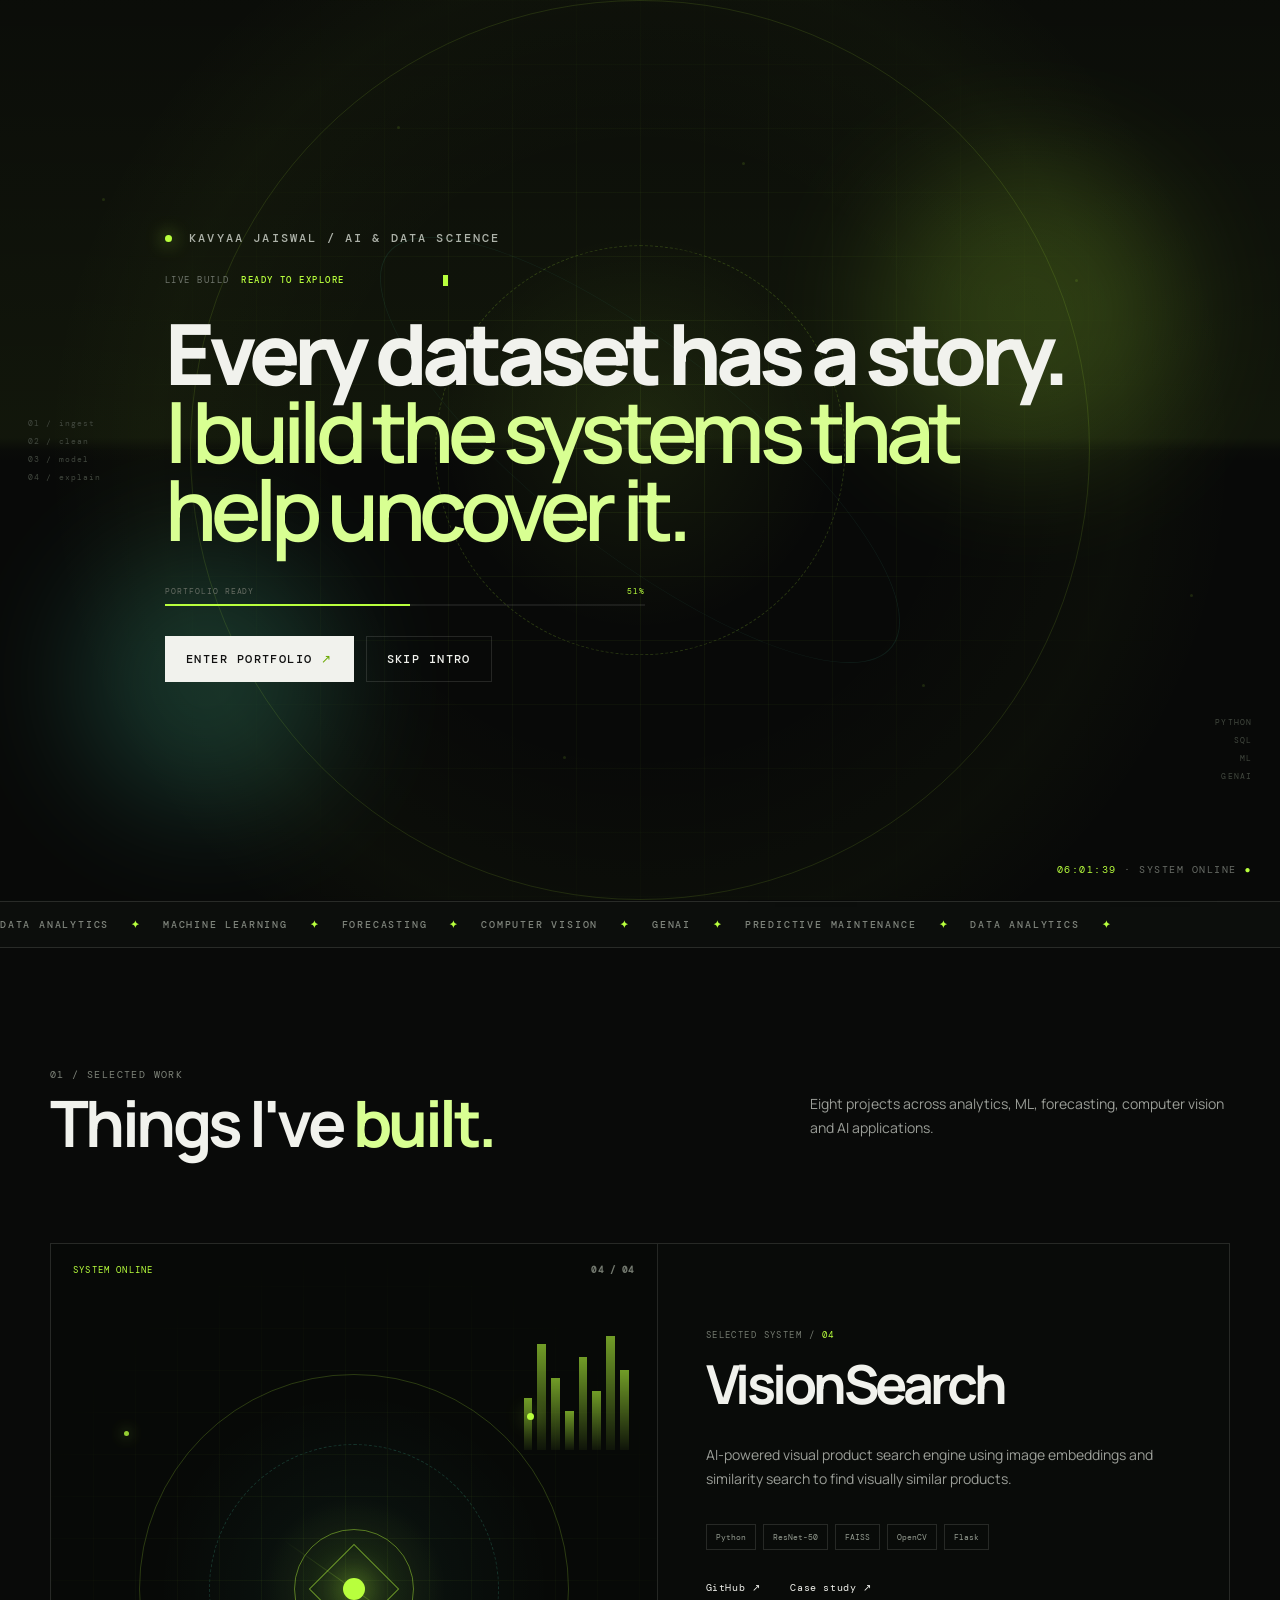
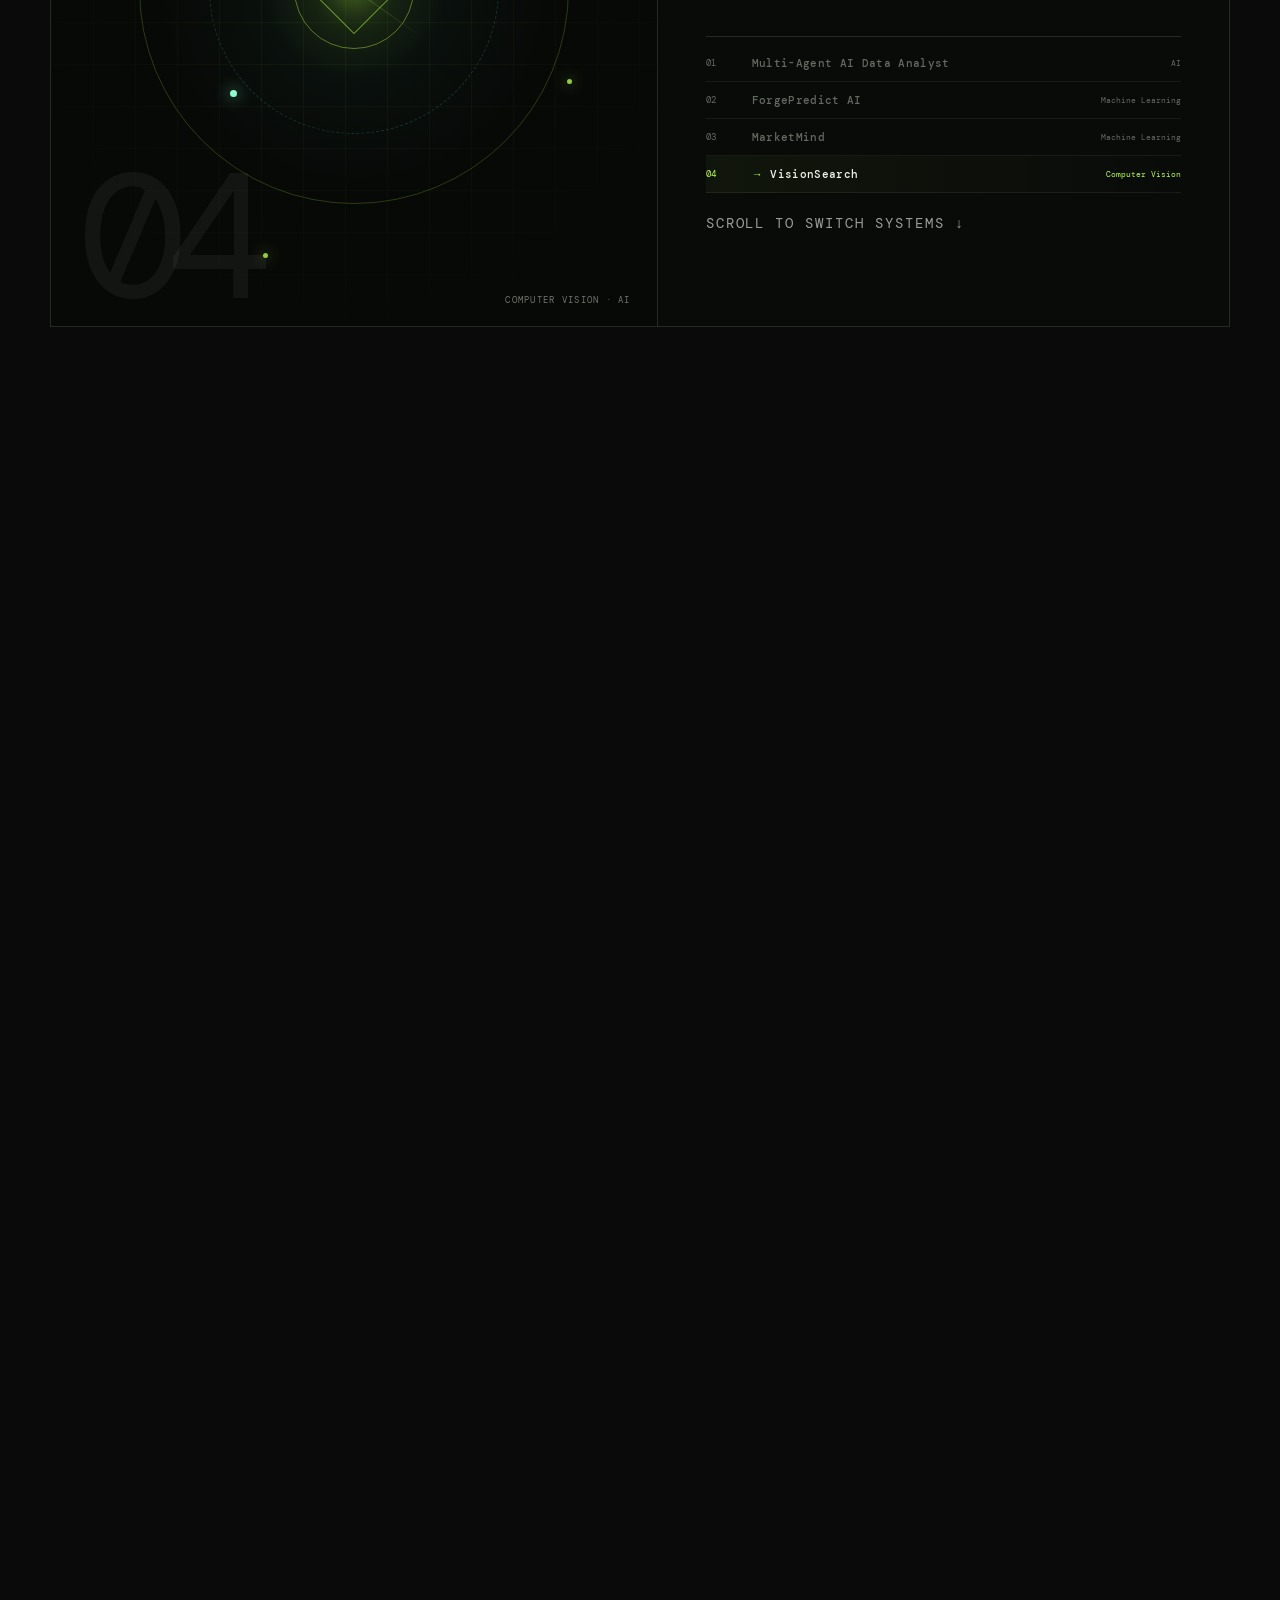
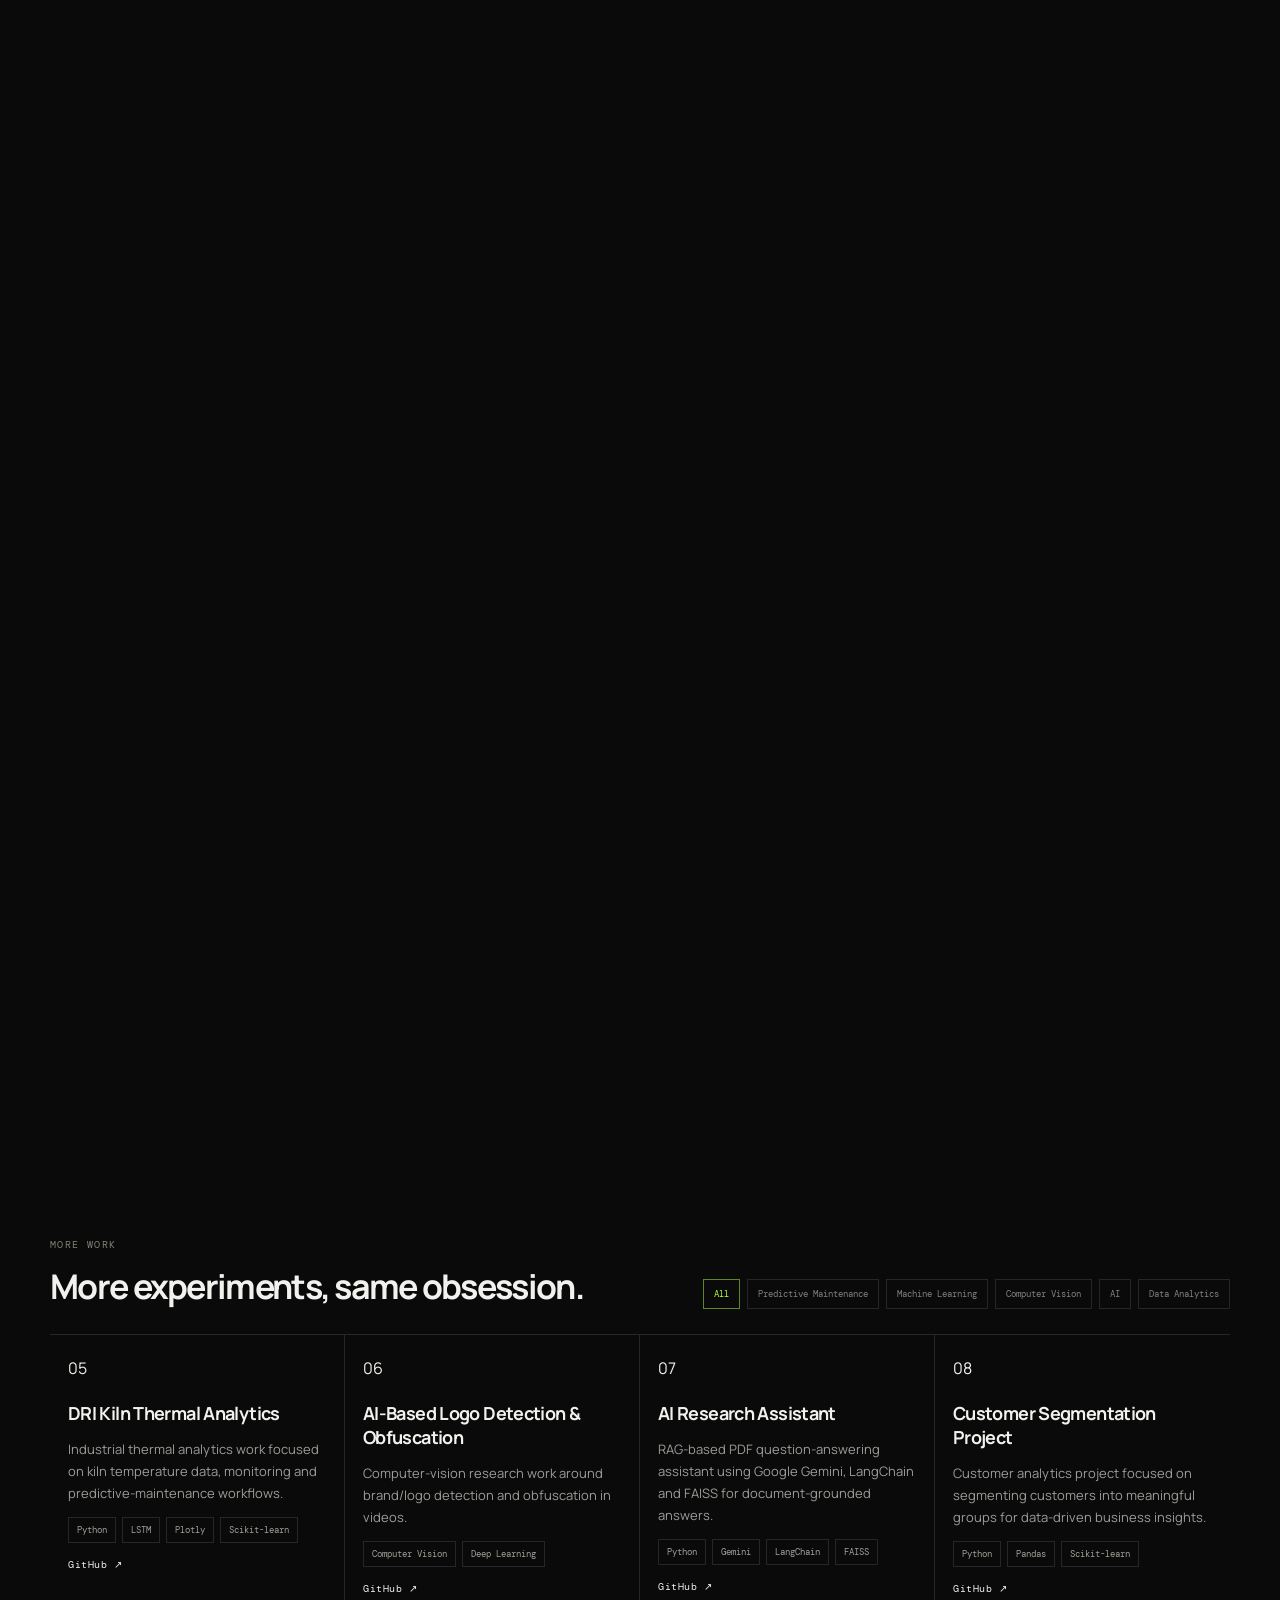
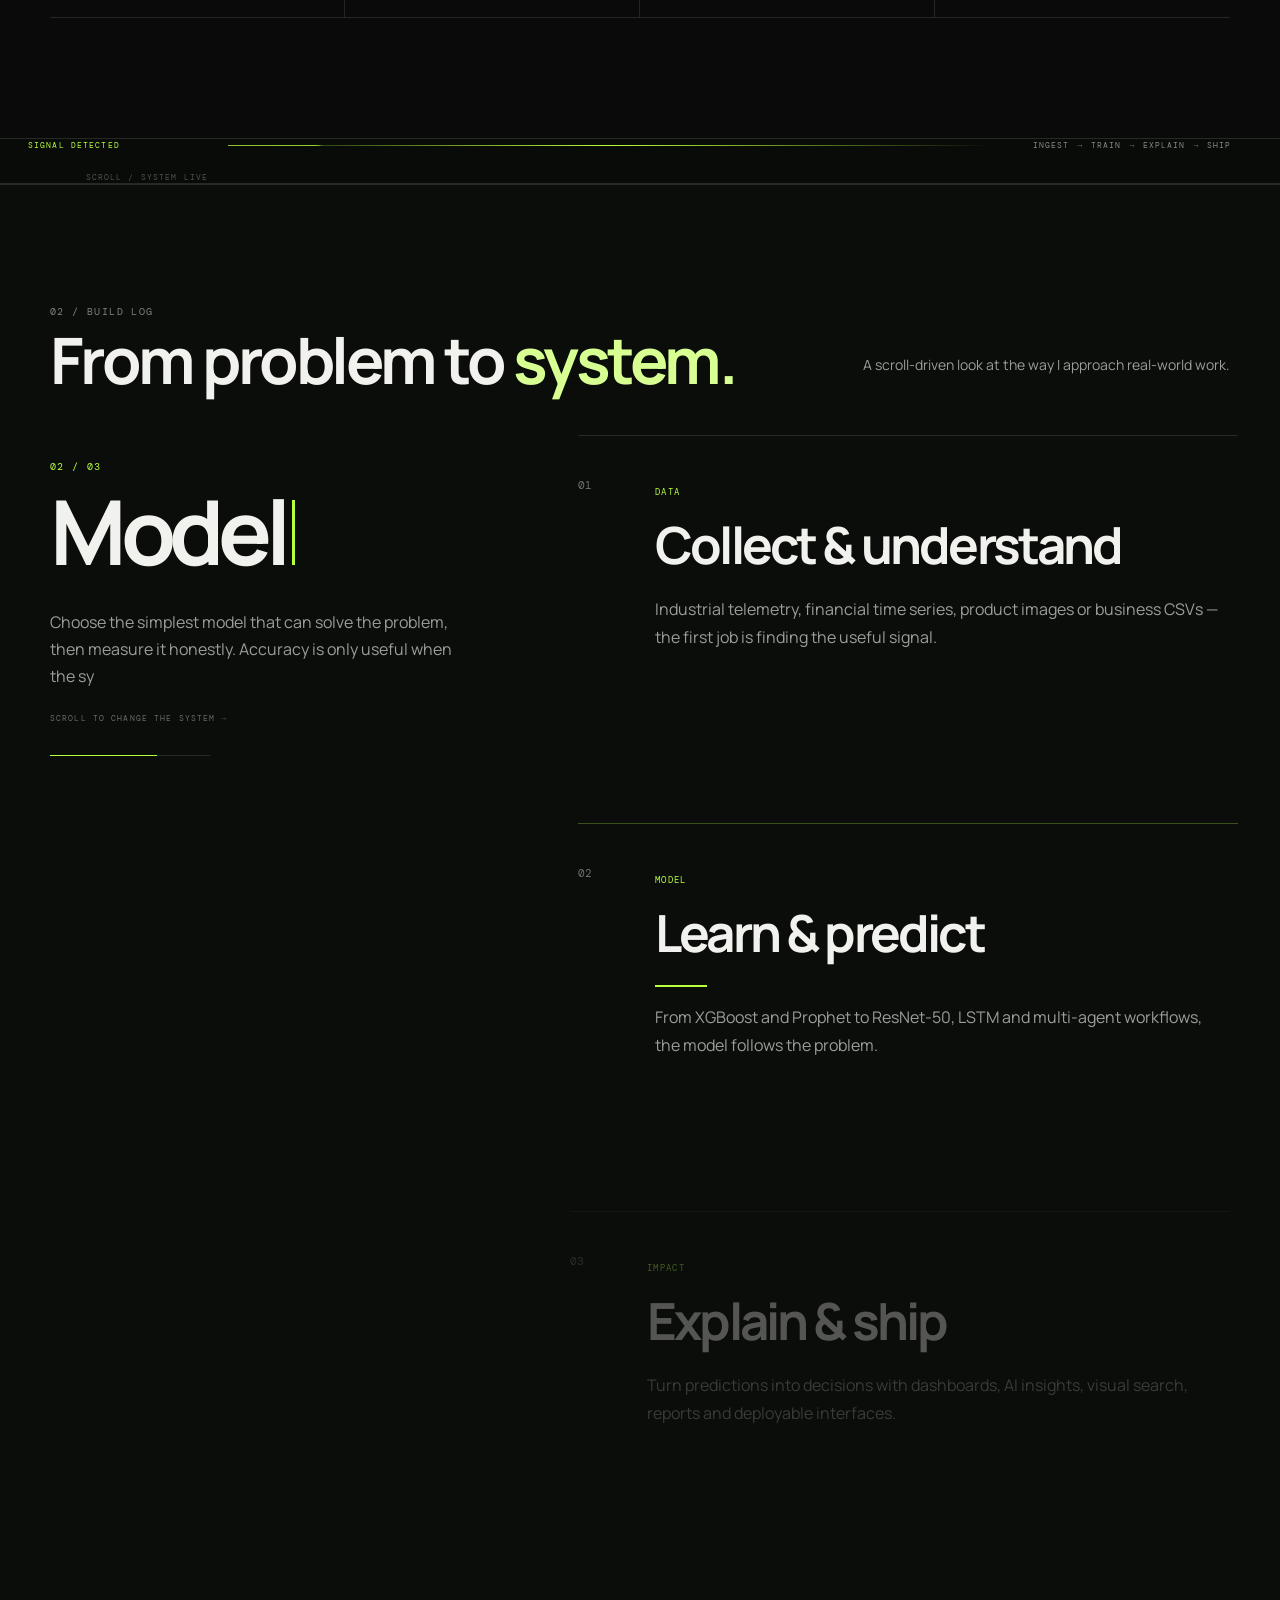
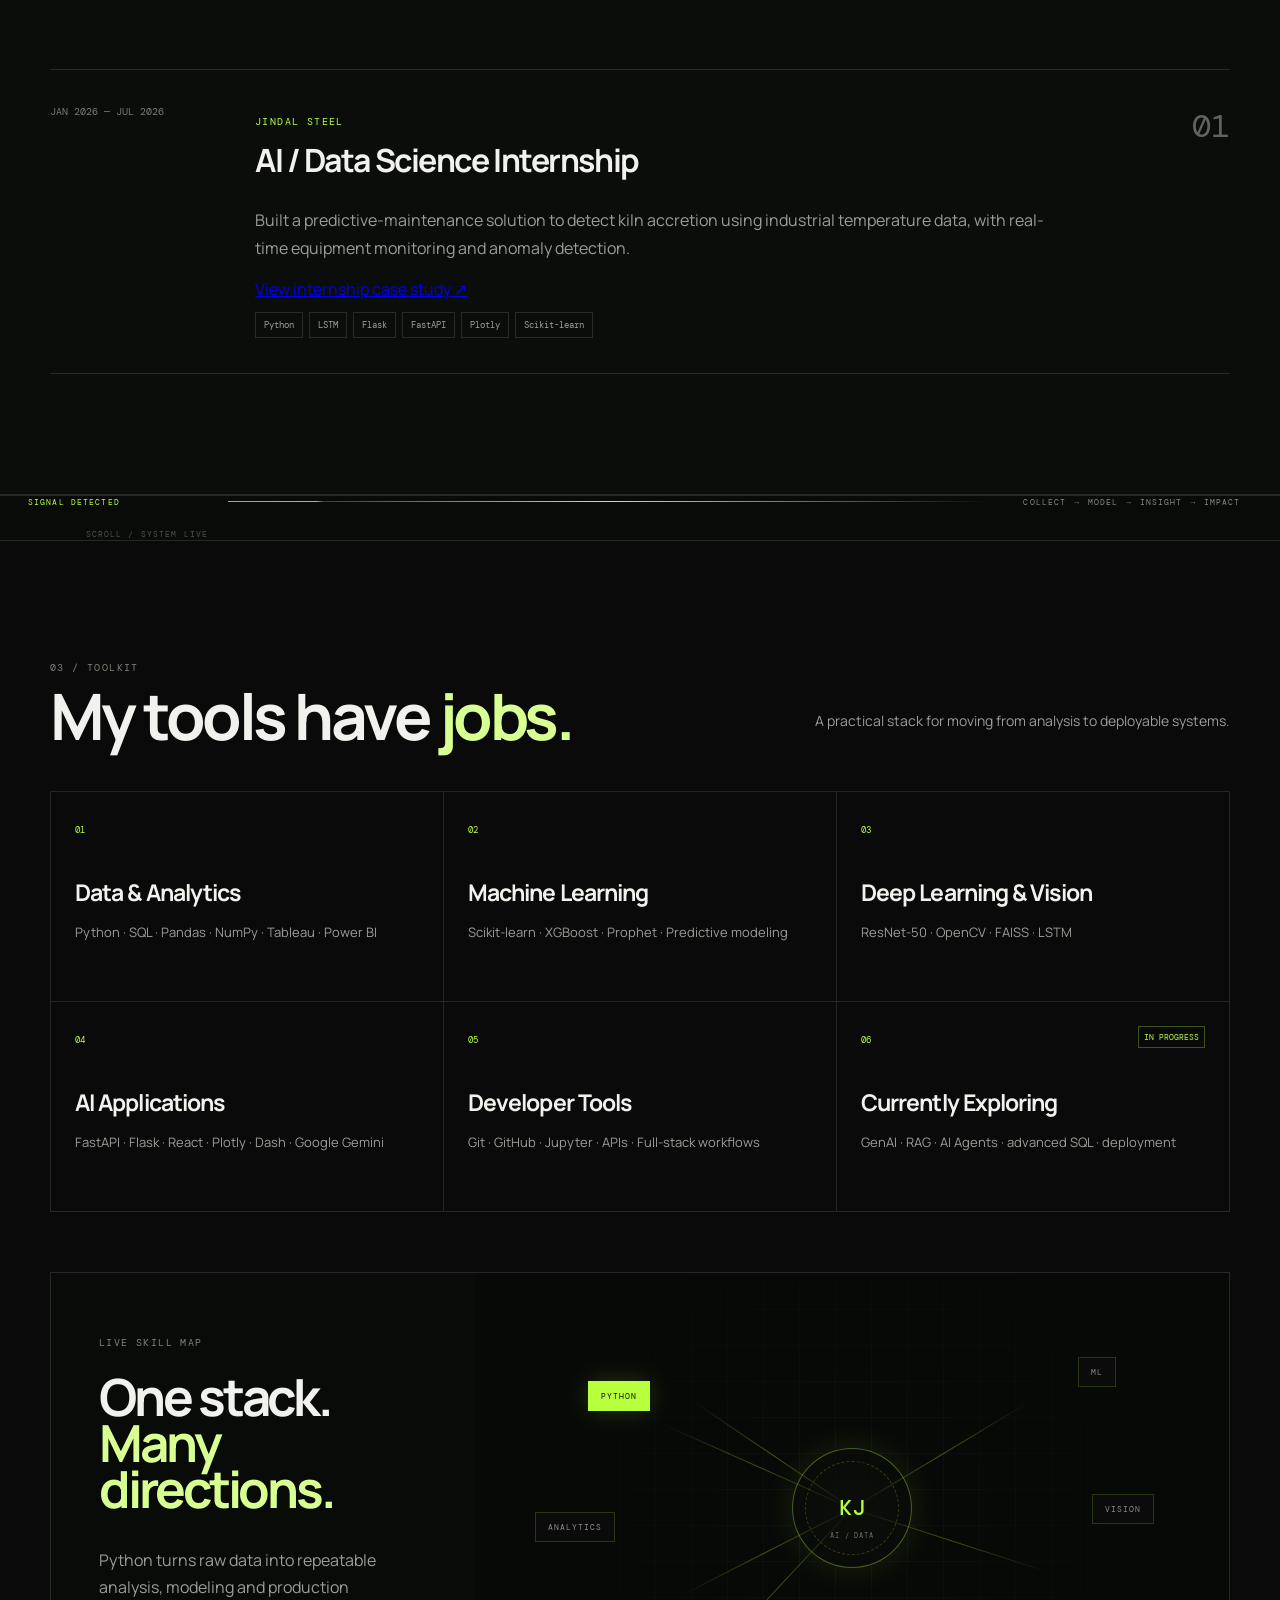
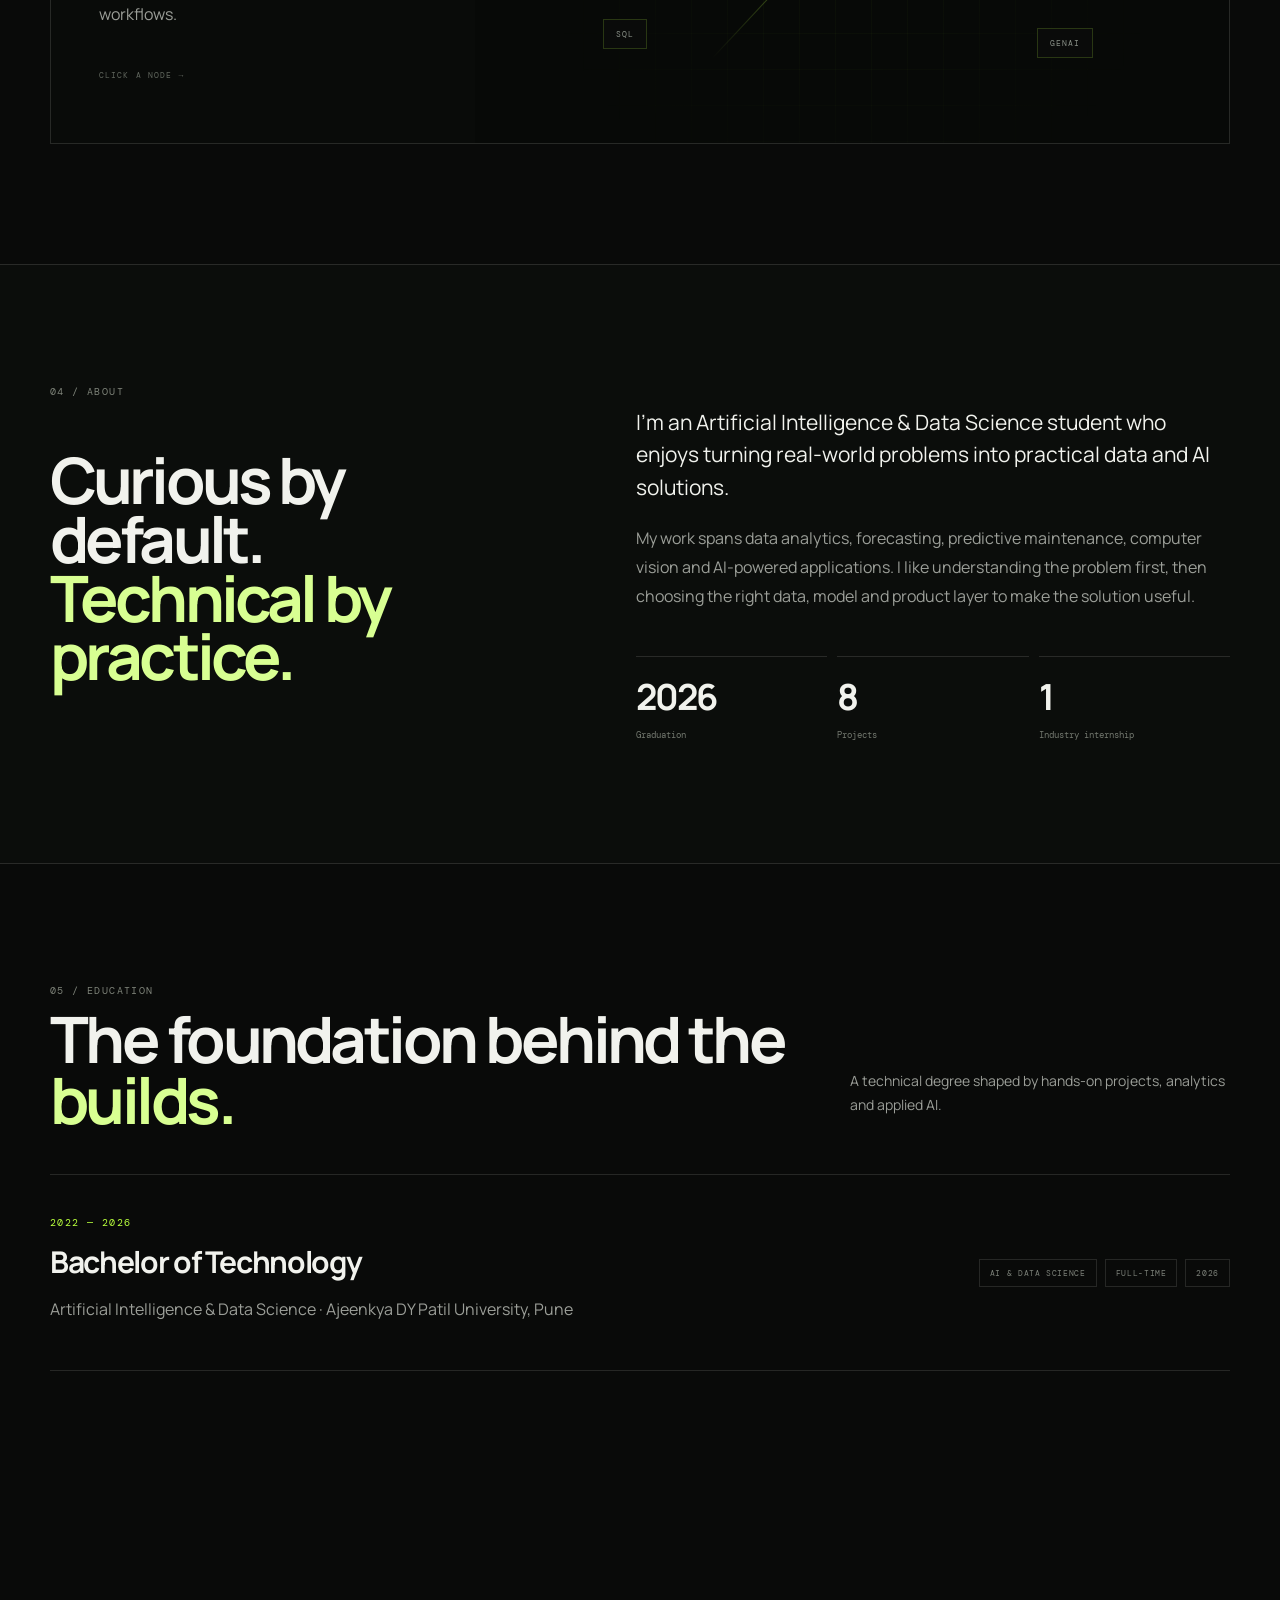
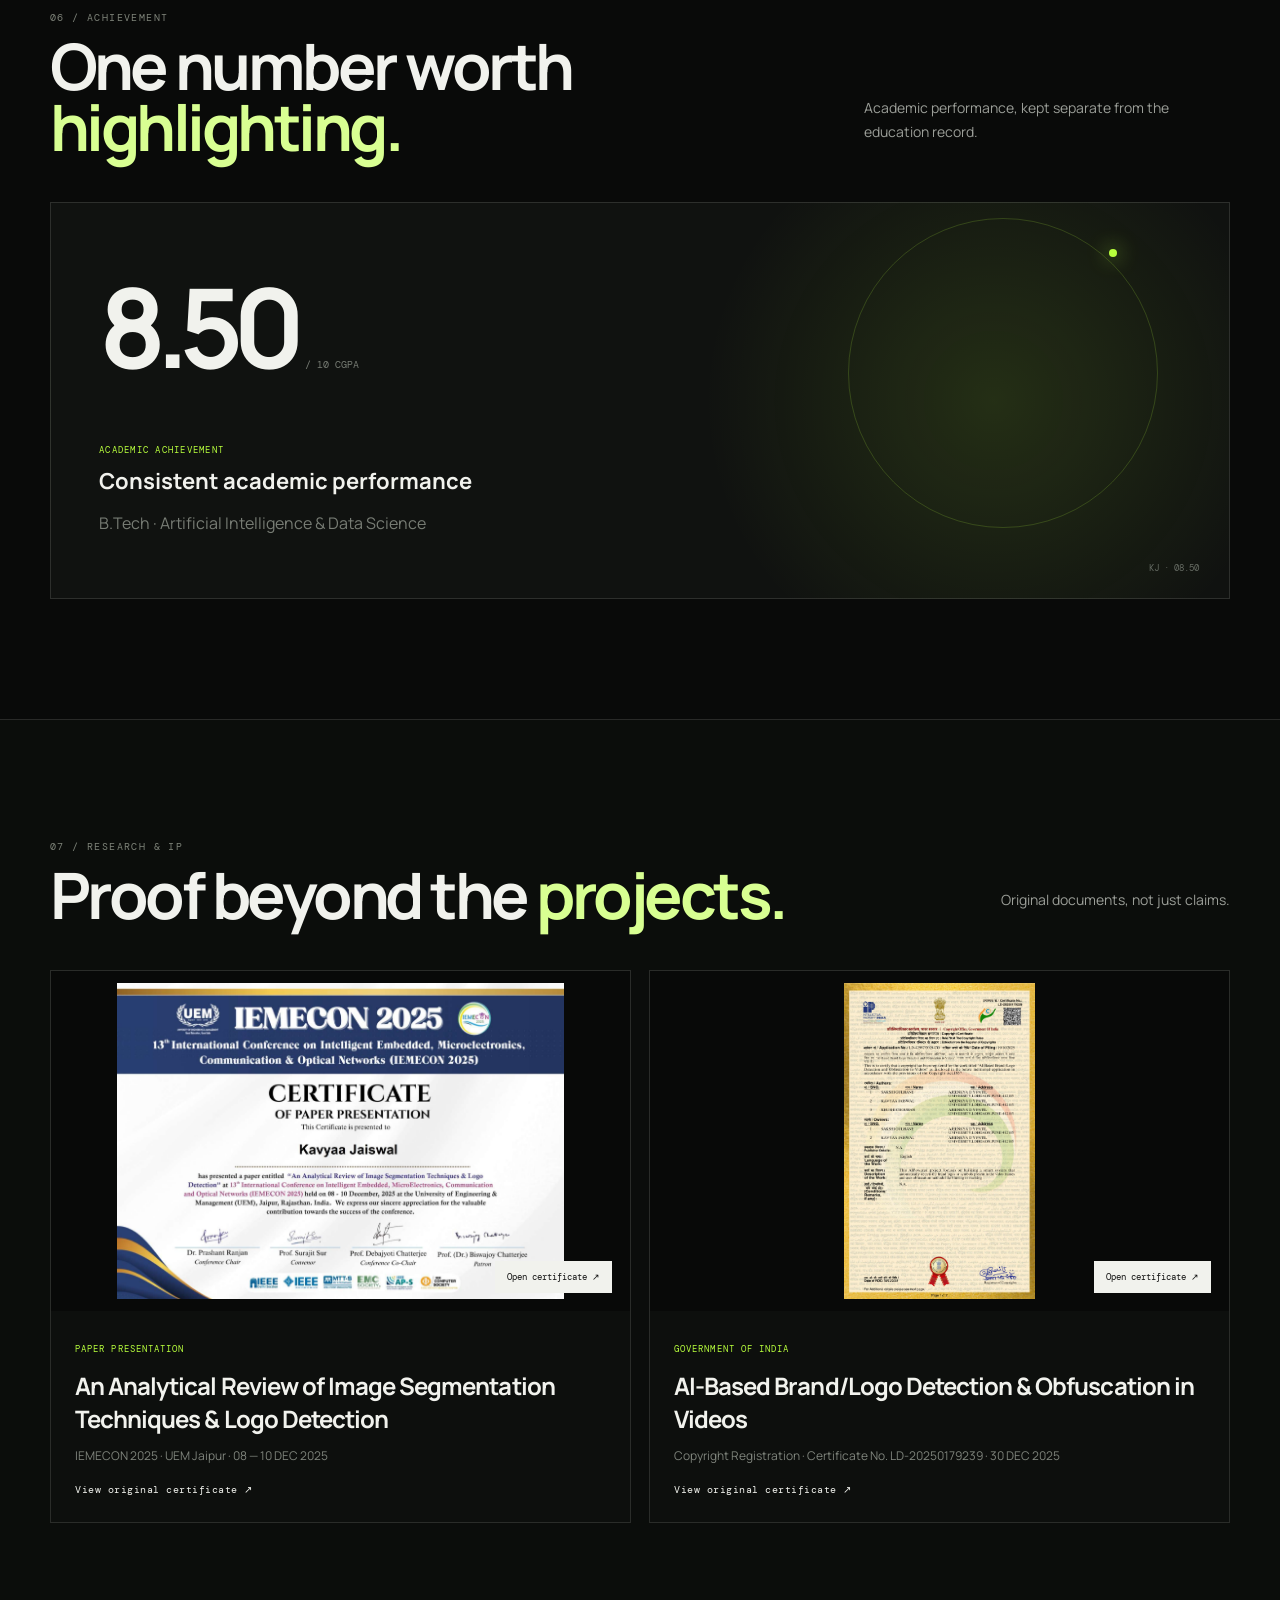
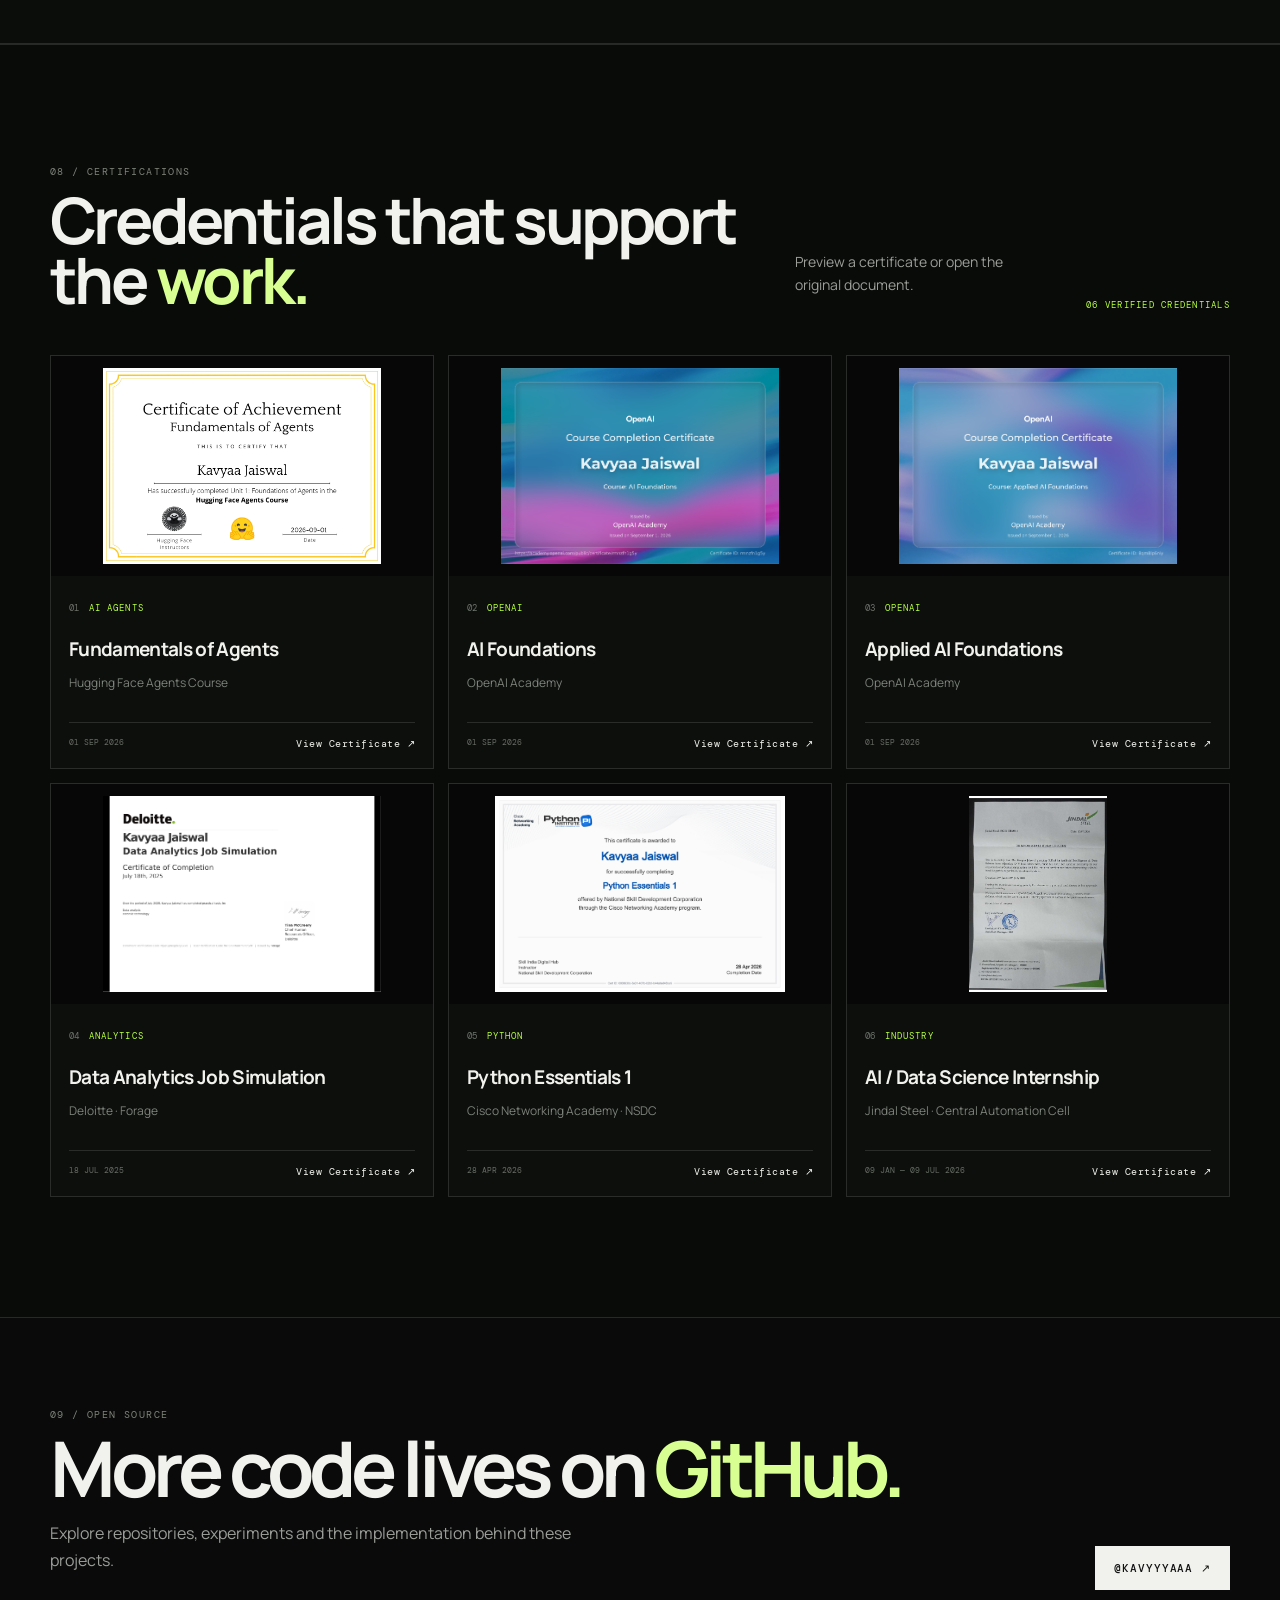
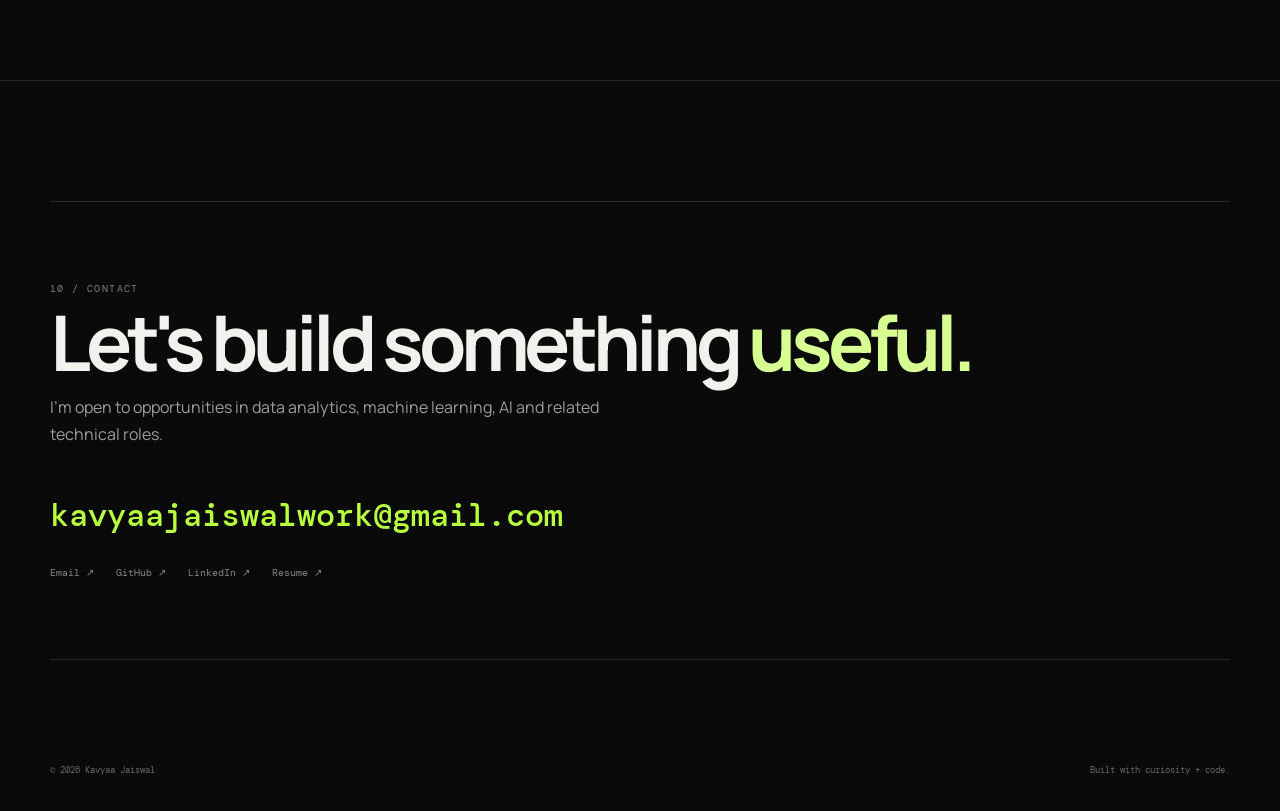
==== commit e12250d7: "Finalize ultimate interactive portfolio" ====
--- a/index.html
+++ b/index.html
@@ -20,7 +20,7 @@
 <body>
   <div class="intro-screen" id="introScreen">
     <div class="intro-grid"></div>
-    <div class="intro-grid-glow"></div><div class="intro-streams" aria-hidden="true"><span></span><span></span><span></span><span></span><span></span></div><div class="intro-core" aria-hidden="true"><div class="core-ring r1"></div><div class="core-ring r2"></div><div class="core-ring r3"></div><i class="core-dot d1"></i><i class="core-dot d2"></i><i class="core-dot d3"></i></div>
+    <div class="intro-grid-glow"></div>
     <div class="intro-glow intro-glow-a"></div><div class="intro-glow intro-glow-b"></div>
     <div class="intro-scanline"></div>
     <div class="intro-orbit orbit-one"></div><div class="intro-orbit orbit-two"></div><div class="intro-orbit orbit-three"></div>
@@ -46,19 +46,22 @@
     <div class="intro-corner"><span id="introClock">00:00:00</span> · SYSTEM ONLINE <b>●</b></div>
   </div>
   <div class="scroll-progress" id="scrollProgress"></div>
-  <div class="ambient ambient-a"></div><div class="ambient ambient-b"></div><aside class="system-rail" aria-hidden="true"><span class="rail-top">LIVE / 01</span><i></i><b id="railLabel">WORK</b><em id="railNumber">01</em></aside>
+  <div class="ambient ambient-a"></div><div class="ambient ambient-b"></div><div class="site-signal-field" aria-hidden="true">
+    <span class="signal-node n1"></span><span class="signal-node n2"></span><span class="signal-node n3"></span><span class="signal-node n4"></span>
+    <span class="signal-line l1"></span><span class="signal-line l2"></span><span class="signal-line l3"></span>
+  </div>
 
   <header class="nav-wrap">
     <nav class="nav container">
       <a class="brand" href="#top"><span class="brand-mark">KJ</span><span><strong>Kavyaa Jaiswal</strong><small>AI / DATA SCIENCE</small></span></a>
       <button class="menu-btn" aria-label="Toggle navigation" aria-expanded="false">☰</button>
       <div class="nav-links"><a href="#work">Work</a><a href="#experience">Experience</a><a href="#skills">Toolkit</a><a href="#about">About</a><a href="#research">Research</a><a href="#certifications">Certificates</a><a href="#contact">Contact</a></div>
-      <a class="nav-cta" href="Kavyaa_Jaiswal_Resume.pdf" download>Resume ↗</a>
+      <div class="nav-actions"><button class="recruiter-btn" id="recruiterOpen" type="button">Recruiter mode ↗</button><a class="nav-cta" href="Kavyaa_Jaiswal_Resume.pdf" download>Resume ↗</a></div>
     </nav>
   </header>
 
   <main id="top">
-    <section class="hero container"><div class="hero-signal-field" aria-hidden="true"><div class="signal-orbit so1"></div><div class="signal-orbit so2"></div><div class="signal-orbit so3"></div><i class="signal-node sn1"></i><i class="signal-node sn2"></i><i class="signal-node sn3"></i><i class="signal-node sn4"></i><span class="signal-packet sp1"></span><span class="signal-packet sp2"></span><span class="signal-packet sp3"></span></div>
+    <section class="hero container">
       <div class="hero-copy reveal">
         <p class="eyebrow"><span class="pulse"></span> AI & DATA SCIENCE · OPEN TO OPPORTUNITIES</p>
         <div class="hero-label">BUILD LOG · 2026 / 01</div>
@@ -71,6 +74,7 @@
       <div class="hero-pass reveal">
         <div class="pass-top"><span>DEVELOPER PASS</span><span>NO. 01 / 26</span></div>
         <div class="pass-screen">
+          <div class="pass-globe" aria-hidden="true"><span></span><i></i></div>
           <div class="mini-chart"><i></i><i></i><i></i><i></i><i></i><i></i><i></i><i></i></div>
           <div class="pass-orbit"></div>
           <div class="pass-status"><span></span> SYSTEMS ONLINE</div>
@@ -84,14 +88,44 @@
 
     <section class="ticker"><div class="ticker-track"><span>DATA ANALYTICS</span><b>✦</b><span>MACHINE LEARNING</span><b>✦</b><span>FORECASTING</span><b>✦</b><span>COMPUTER VISION</span><b>✦</b><span>GENAI</span><b>✦</b><span>PREDICTIVE MAINTENANCE</span><b>✦</b><span>DATA ANALYTICS</span><b>✦</b></div></section>
 
-    <section class="signal-strip" aria-hidden="true"><div class="container"><span>DATA STREAM</span><div class="signal-line"><i></i><i></i><i></i><i></i><i></i><i></i><i></i><i></i></div><strong id="streamStatus">SIGNAL DETECTED</strong></div></section>
-
     <section id="work" class="section container">
       <div class="section-head reveal"><div><p class="section-kicker">01 / SELECTED WORK</p><h2>Things I've <em>built.</em></h2></div><p class="section-intro">Eight projects across analytics, ML, forecasting, computer vision and AI applications.</p></div>
-      <div id="featured-projects" class="project-grid"></div>
+      <div class="project-story" id="projectStory">
+        <div class="project-sticky">
+      <div class="project-stage reveal" id="projectStage">
+        <div class="project-stage-visual">
+          <div class="stage-grid"></div>
+          <div class="stage-orbit stage-orbit-a"></div>
+          <div class="stage-orbit stage-orbit-b"></div>
+          <div class="stage-core"><span></span><i></i></div>
+          <div class="stage-packet packet-a"></div><div class="stage-packet packet-b"></div><div class="stage-packet packet-c"></div>
+          <div class="stage-readout"><span id="stageStatus">SYSTEM ONLINE</span><b id="stageProgress">01 / 04</b></div>
+          <div class="stage-project-id" id="stageId">01</div>
+          <div class="stage-category" id="stageCategory">AI · DATA ANALYTICS</div>
+          <div class="stage-bars" id="stageBars"><i></i><i></i><i></i><i></i><i></i><i></i><i></i><i></i></div>
+        </div>
+        <div class="project-stage-copy">
+          <div class="stage-kicker mono">SELECTED SYSTEM / <span id="stageSystem">01</span></div>
+          <h3 id="stageTitle">Multi-Agent AI Data Analyst</h3>
+          <p id="stageDescription">Full-stack data analytics platform for CSV analysis, visualization and AI-generated insights, with ML workflows and automated PDF reporting.</p>
+          <div class="stage-tech" id="stageTech"></div>
+          <div class="stage-actions" id="stageActions"></div>
+          <div class="stage-project-list" id="stageProjectList"></div>
+          <p class="stage-hint mono">SCROLL TO SWITCH SYSTEMS ↓</p>
+        </div>
+      </div>
+        </div>
+        <div class="project-sentinels" aria-hidden="true">
+          <div class="project-sentinel" data-project="01"></div>
+          <div class="project-sentinel" data-project="02"></div>
+          <div class="project-sentinel" data-project="03"></div>
+          <div class="project-sentinel" data-project="04"></div>
+        </div>
+      </div>
       <div class="all-work-head reveal"><div><p class="section-kicker">MORE WORK</p><h3>More experiments, same obsession.</h3></div><div id="filters" class="filters" role="tablist"></div></div>
       <div id="all-projects" class="all-projects"></div>
     </section>
+    <div class="signal-strip" aria-hidden="true"><span>SIGNAL DETECTED</span><i></i><b>INGEST → TRAIN → EXPLAIN → SHIP</b><em>SCROLL / SYSTEM LIVE</em></div>
 
     <section id="experience" class="story-section section-alt">
       <div class="container">
@@ -112,10 +146,24 @@
         <article class="experience-card reveal"><div class="exp-date">JAN 2026 — JUL 2026</div><div class="exp-main"><div class="exp-title-row"><div><p class="mono">JINDAL STEEL</p><h3>AI / Data Science Internship</h3></div><span class="exp-index">01</span></div><p>Built a predictive-maintenance solution to detect kiln accretion using industrial temperature data, with real-time equipment monitoring and anomaly detection.</p><a class="project-links" href="internship.html">View internship case study ↗</a><div class="tech-list"><span>Python</span><span>LSTM</span><span>Flask</span><span>FastAPI</span><span>Plotly</span><span>Scikit-learn</span></div></div></article>
       </div>
     </section>
+    <div class="signal-strip" aria-hidden="true"><span>SIGNAL DETECTED</span><i></i><b>COLLECT → MODEL → INSIGHT → IMPACT</b><em>SCROLL / SYSTEM LIVE</em></div>
 
     <section id="skills" class="section container">
       <div class="section-head reveal"><div><p class="section-kicker">03 / TOOLKIT</p><h2>My tools have <em>jobs.</em></h2></div><p class="section-intro">A practical stack for moving from analysis to deployable systems.</p></div>
       <div class="skills-grid reveal"><article class="skill-card"><span class="skill-no">01</span><h3>Data & Analytics</h3><p>Python · SQL · Pandas · NumPy · Tableau · Power BI</p></article><article class="skill-card"><span class="skill-no">02</span><h3>Machine Learning</h3><p>Scikit-learn · XGBoost · Prophet · Predictive modeling</p></article><article class="skill-card"><span class="skill-no">03</span><h3>Deep Learning & Vision</h3><p>ResNet-50 · OpenCV · FAISS · LSTM</p></article><article class="skill-card"><span class="skill-no">04</span><h3>AI Applications</h3><p>FastAPI · Flask · React · Plotly · Dash · Google Gemini</p></article><article class="skill-card"><span class="skill-no">05</span><h3>Developer Tools</h3><p>Git · GitHub · Jupyter · APIs · Full-stack workflows</p></article><article class="skill-card learning"><span class="skill-no">06</span><h3>Currently Exploring</h3><p>GenAI · RAG · AI Agents · advanced SQL · deployment</p><span class="learning-badge">IN PROGRESS</span></article></div>
+      <div class="skill-constellation reveal" id="skillConstellation">
+        <div class="constellation-copy"><p class="section-kicker">LIVE SKILL MAP</p><h3>One stack.<br><em>Many directions.</em></h3><p id="skillConstellationText">Select a node to see where that part of the stack fits into the work.</p><span class="mono">CLICK A NODE →</span></div>
+        <div class="constellation-stage">
+          <span class="constellation-line c-line-1"></span><span class="constellation-line c-line-2"></span><span class="constellation-line c-line-3"></span><span class="constellation-line c-line-4"></span><span class="constellation-line c-line-5"></span><span class="constellation-line c-line-6"></span>
+          <button class="skill-node node-python" data-skill="Python turns raw data into repeatable analysis, modeling and production workflows." type="button">PYTHON</button>
+          <button class="skill-node node-sql" data-skill="SQL helps structure, filter and interrogate the data behind decisions." type="button">SQL</button>
+          <button class="skill-node node-ml" data-skill="Machine learning connects features to forecasts, classification and prediction." type="button">ML</button>
+          <button class="skill-node node-vision" data-skill="Computer vision powers visual search, detection and image understanding." type="button">VISION</button>
+          <button class="skill-node node-genai" data-skill="GenAI adds grounded assistants, insights and agent-style workflows." type="button">GENAI</button>
+          <button class="skill-node node-analytics" data-skill="Analytics turns datasets into dashboards, metrics, reports and action." type="button">ANALYTICS</button>
+          <div class="constellation-core"><span>KJ</span><small>AI / DATA</small></div>
+        </div>
+      </div>
     </section>
 
     <section id="about" class="section section-alt"><div class="container about-grid"><div class="about-label reveal"><p class="section-kicker">04 / ABOUT</p><h2>Curious by default.<br><em>Technical by practice.</em></h2></div><div class="about-copy reveal"><p class="lead">I'm an Artificial Intelligence & Data Science student who enjoys turning real-world problems into practical data and AI solutions.</p><p>My work spans data analytics, forecasting, predictive maintenance, computer vision and AI-powered applications. I like understanding the problem first, then choosing the right data, model and product layer to make the solution useful.</p><div class="stats"><div><strong>2026</strong><span>Graduation</span></div><div><strong>8</strong><span>Projects</span></div><div><strong>1</strong><span>Industry internship</span></div></div></div></div></section>
@@ -138,7 +186,24 @@
     <section class="github-band"><div class="container github-inner reveal"><div><p class="section-kicker">09 / OPEN SOURCE</p><h2>More code lives on <em>GitHub.</em></h2><p>Explore repositories, experiments and the implementation behind these projects.</p></div><a class="btn btn-primary" href="https://github.com/kavyyyaaa" target="_blank">@kavyyyaaa ↗</a></div></section>
     <section id="contact" class="section contact-section container"><div class="contact-card reveal"><p class="section-kicker">10 / CONTACT</p><h2>Let's build something <em>useful.</em></h2><p>I'm open to opportunities in data analytics, machine learning, AI and related technical roles.</p><a class="email" href="mailto:kavyaajaiswalwork@gmail.com">kavyaajaiswalwork@gmail.com</a><div class="contact-links"><a href="mailto:kavyaajaiswalwork@gmail.com">Email ↗</a><a href="https://github.com/kavyyyaaa" target="_blank">GitHub ↗</a><a href="https://www.linkedin.com/in/kavyaa-jaiswal" target="_blank">LinkedIn ↗</a><a href="Kavyaa_Jaiswal_Resume.pdf" download>Resume ↗</a></div></div></section>
   </main>
-  <footer class="footer container"><span>© 2026 Kavyaa Jaiswal</span><span>Built with curiosity + code.</span></footer>
+  <div class="recruiter-modal" id="recruiterModal" aria-hidden="true">
+    <div class="recruiter-backdrop" data-recruiter-close></div>
+    <section class="recruiter-panel" role="dialog" aria-modal="true" aria-labelledby="recruiterTitle">
+      <button class="recruiter-close" id="recruiterClose" type="button" aria-label="Close recruiter mode">×</button>
+      <p class="section-kicker">FAST TRACK / RECRUITER VIEW</p>
+      <h2 id="recruiterTitle">The signal, <em>without the scroll.</em></h2>
+      <p class="recruiter-lead">A compact view of the work, experience and proof points most useful for a hiring review.</p>
+      <div class="recruiter-stats"><div><strong>08</strong><span>PROJECTS</span></div><div><strong>01</strong><span>INDUSTRY INTERNSHIP</span></div><div><strong>06</strong><span>VERIFIED CREDENTIALS</span></div><div><strong>02</strong><span>RESEARCH / IP PROOFS</span></div></div>
+      <div class="recruiter-grid">
+        <a href="#work" data-recruiter-close><span>01</span><b>Selected systems</b><small>Multi-Agent · ForgePredict · MarketMind · VisionSearch</small></a>
+        <a href="#experience" data-recruiter-close><span>02</span><b>Industry experience</b><small>Jindal Steel · AI / Data Science Internship</small></a>
+        <a href="#research" data-recruiter-close><span>03</span><b>Research & IP</b><small>IEMECON paper + Government of India copyright</small></a>
+        <a href="Kavyaa_Jaiswal_Resume.pdf" target="_blank" rel="noreferrer"><span>04</span><b>Résumé</b><small>Open the current résumé</small></a>
+      </div>
+      <div class="recruiter-footer"><a class="btn btn-primary" href="mailto:kavyaajaiswalwork@gmail.com">Start a conversation ↗</a><a class="btn btn-ghost" href="https://github.com/kavyyyaaa" target="_blank" rel="noreferrer">Review the code ↗</a></div>
+    </section>
+  </div>
+  <div class="global-telemetry mono" aria-hidden="true"><span>LIVE SIGNAL</span><b id="telemetryMessage">MAPPING FEATURES</b><i></i><span id="telemetryCount">00.0%</span></div><footer class="footer container"><span>© 2026 Kavyaa Jaiswal</span><span>Built with curiosity + code.</span></footer>
   <script src="script.js"></script>
 </body>
 </html>
--- a/styles.css
+++ b/styles.css
@@ -1,4 +1,4 @@
-:root{--bg:#090a09;--bg2:#0d0f0d;--text:#f1f2ed;--muted:#9b9e98;--line:rgba(235,240,228,.13);--accent:#b8ff3d;--accent2:#d8ff92;--card:rgba(17,19,17,.72);--max:1180px}*{box-sizing:border-box}html{scroll-behavior:smooth}body{margin:0;background:var(--bg);color:var(--text);font-family:Manrope,system-ui,sans-serif;overflow-x:hidden}body:before{content:"";position:fixed;inset:0;pointer-events:none;background:linear-gradient(90deg,rgba(255,255,255,.018) 1px,transparent 1px),linear-gradient(rgba(255,255,255,.012) 1px,transparent 1px);background-size:80px 80px;mask-image:linear-gradient(to bottom,black,transparent 80%);z-index:-3}.container{width:min(calc(100% - 56px),var(--max));margin:auto}.mono,.section-kicker,.eyebrow,.hero-role,.hero-label,.hero-facts,.cert-count{font-family:"DM Mono",monospace;letter-spacing:.14em}.scroll-progress{position:fixed;top:0;left:0;width:0;height:2px;background:var(--accent);z-index:1000}.ambient{position:fixed;width:360px;height:360px;border-radius:50%;filter:blur(70px);opacity:.08;pointer-events:none;z-index:-2}.ambient-a{background:var(--accent);top:10%;right:-140px}.ambient-b{background:#6affb2;bottom:8%;left:-180px}.intro-screen{position:fixed;inset:0;background:#080908;z-index:2000;display:grid;place-items:center;overflow:hidden;transition:opacity .65s,visibility .65s}.intro-screen.is-hidden{opacity:0;visibility:hidden;pointer-events:none}.intro-grid{pointer-events:none;position:absolute;inset:0;background:linear-gradient(rgba(184,255,61,.07) 1px,transparent 1px),linear-gradient(90deg,rgba(184,255,61,.07) 1px,transparent 1px);background-size:64px 64px;mask-image:radial-gradient(circle at center,black,transparent 72%)}.intro-glow{pointer-events:none;position:absolute;border-radius:50%;filter:blur(60px);opacity:.16}.intro-glow-a{width:300px;height:300px;background:var(--accent);right:8%;top:18%}.intro-glow-b{width:260px;height:260px;background:#5cffd2;left:6%;bottom:10%}.intro-content{width:min(950px,calc(100% - 48px));position:relative;z-index:9999;pointer-events:auto}.intro-kicker{font:500 12px "DM Mono";letter-spacing:.18em;color:#aeb3aa}.intro-kicker span,.pulse{display:inline-block;width:7px;height:7px;border-radius:50%;background:var(--accent);box-shadow:0 0 18px var(--accent);margin-right:8px}.intro-title{font-size:clamp(42px,6.3vw,88px);line-height:.9;letter-spacing:-.07em;margin:28px 0 38px;font-weight:800}.intro-title span,.intro-title em{display:block;font-style:normal}.intro-title em{color:var(--accent2);font-weight:600;transform:translateX(5vw);animation:introSlide 1.1s cubic-bezier(.2,.8,.2,1) .25s both}.intro-title span{animation:introSlide .9s cubic-bezier(.2,.8,.2,1) both}@keyframes introSlide{from{opacity:0;transform:translateY(28px)}to{opacity:1;transform:none}}.intro-actions{display:flex;gap:12px;position:relative;z-index:99999;pointer-events:auto}.intro-enter,.intro-skip{position:relative;z-index:999999;pointer-events:auto;border:1px solid var(--line);background:transparent;color:var(--text);padding:14px 20px;font:500 12px "DM Mono";text-transform:uppercase;letter-spacing:.12em;cursor:pointer}.intro-enter{background:var(--text);color:#111;border-color:var(--text)}.intro-enter span{color:#6aa900}.intro-corner{pointer-events:none;position:absolute;right:28px;bottom:24px;font:10px "DM Mono";letter-spacing:.15em;color:#686c66}.intro-corner span{color:var(--accent)}.nav-wrap{position:sticky;top:0;z-index:100;background:rgba(9,10,9,.88);backdrop-filter:blur(10px);border-bottom:1px solid var(--line)}.nav{min-height:78px;display:flex;align-items:center;justify-content:space-between;gap:24px}.brand{display:flex;align-items:center;gap:12px;color:var(--text);text-decoration:none}.brand-mark{width:38px;height:38px;border:1px solid var(--line);display:grid;place-items:center;color:var(--accent);font:500 12px "DM Mono"}.brand strong{display:block;font-size:14px}.brand small{display:block;font:9px "DM Mono";letter-spacing:.12em;color:#73776f;margin-top:3px}.nav-links{display:flex;gap:26px}.nav-links a,.nav-cta{color:#969a93;text-decoration:none;font:500 11px "DM Mono";letter-spacing:.1em;text-transform:uppercase;transition:.2s}.nav-links a:hover,.nav-cta:hover{color:var(--accent)}.nav-cta{border:1px solid var(--line);padding:11px 16px;color:var(--text)}.menu-btn{display:none;background:none;border:0;color:var(--text);font-size:20px}.hero{min-height:calc(100vh - 78px);display:grid;grid-template-columns:1.1fr .9fr;gap:80px;align-items:center;padding:70px 0 90px}.eyebrow{font-size:10px;color:#969b92;margin:0 0 24px}.hero-label{font-size:10px;color:#656a63;margin-bottom:18px}.hero h1{font-size:clamp(72px,9vw,132px);line-height:.82;letter-spacing:-.075em;margin:0;font-weight:800}.hero h1 span{color:var(--accent2)}.hero-role{font-size:10px;color:#a1a59e;margin:28px 0 18px}.hero-role i{font-style:normal;color:var(--accent)}.hero-text{font-size:16px;line-height:1.75;color:var(--muted);max-width:650px}.hero-actions{display:flex;gap:10px;margin-top:30px}.btn{display:inline-flex;align-items:center;gap:12px;text-decoration:none;padding:14px 18px;border:1px solid var(--line);font:500 11px "DM Mono";letter-spacing:.08em;text-transform:uppercase}.btn-primary{background:var(--text);color:#111;border-color:var(--text)}.btn-ghost{color:var(--text)}.hero-facts{display:flex;flex-wrap:wrap;gap:12px;margin-top:28px;font-size:9px;color:#73776f}.hero-facts span{border-left:1px solid var(--line);padding-left:12px}.hero-pass{border:1px solid rgba(240,244,232,.16);background:linear-gradient(145deg,#171a17,#0c0e0c);padding:18px;box-shadow:0 30px 80px rgba(0,0,0,.32);transform:rotate(1deg);position:relative}.hero-pass:before{content:"";position:absolute;inset:8px;border:1px solid rgba(184,255,61,.06);pointer-events:none}.pass-top{display:flex;justify-content:space-between;font:9px "DM Mono";letter-spacing:.14em;color:#777c74}.pass-screen{height:280px;margin:16px 0;background:radial-gradient(circle at 72% 30%,rgba(184,255,61,.18),transparent 35%),#0a0c0a;border:1px solid var(--line);position:relative;overflow:hidden}.pass-screen:after{content:"";position:absolute;left:0;right:0;top:40%;height:1px;background:linear-gradient(90deg,transparent,var(--accent),transparent);opacity:.35;animation:scan 4s linear infinite}@keyframes scan{0%{transform:translateY(-110px)}100%{transform:translateY(220px)}}.mini-chart{position:absolute;left:18px;right:18px;bottom:42px;height:80px;display:flex;align-items:flex-end;gap:9px}.mini-chart i{display:block;flex:1;background:linear-gradient(to top,rgba(184,255,61,.1),var(--accent));height:var(--h,45%);opacity:.65}.mini-chart i:nth-child(1){height:24%}.mini-chart i:nth-child(2){height:38%}.mini-chart i:nth-child(3){height:30%}.mini-chart i:nth-child(4){height:62%}.mini-chart i:nth-child(5){height:49%}.mini-chart i:nth-child(6){height:76%}.mini-chart i:nth-child(7){height:91%}.mini-chart i:nth-child(8){height:70%}.pass-orbit{width:160px;height:160px;border:1px solid rgba(184,255,61,.35);border-radius:50%;position:absolute;right:-20px;top:24px;transform:rotate(-25deg)}.pass-orbit:after{content:"";position:absolute;width:7px;height:7px;border-radius:50%;background:var(--accent);right:14px;top:20px;box-shadow:0 0 18px var(--accent)}.pass-status{position:absolute;top:16px;right:16px;font:9px "DM Mono";color:#b9c0b2}.pass-status span{display:inline-block;width:6px;height:6px;border-radius:50%;background:var(--accent);margin-right:6px}.pass-name{font:500 28px "DM Mono";letter-spacing:-.05em}.pass-sub{font:9px "DM Mono";color:#777c75;letter-spacing:.16em;margin:4px 0 24px}.pass-grid{display:grid;grid-template-columns:1fr 1fr;gap:18px 30px;border-top:1px solid var(--line);padding-top:18px}.pass-grid small{display:block;color:#666b63;font:8px "DM Mono";margin-bottom:4px}.pass-grid strong{font:11px "DM Mono"}.pass-button{margin-top:24px;border:1px solid var(--line);padding:13px;text-align:center;font:9px "DM Mono";letter-spacing:.12em}.pass-button span{color:var(--accent)}.ticker{overflow:hidden;border-top:1px solid var(--line);border-bottom:1px solid var(--line);background:#0c0e0c}.ticker-track{width:max-content;display:flex;gap:22px;align-items:center;padding:16px 0;animation:ticker 24s linear infinite;font:500 10px "DM Mono";letter-spacing:.18em;color:#7e837b}@keyframes ticker{to{transform:translateX(-50%)}}.ticker b{color:var(--accent)}.section{padding:120px 0}.section-alt{background:#0b0d0b;border-top:1px solid var(--line);border-bottom:1px solid var(--line)}.section-head{display:flex;justify-content:space-between;gap:50px;align-items:end;margin-bottom:44px}.section-kicker{font-size:10px;color:#7e8379;margin:0 0 12px}.section-head h2{font-size:clamp(38px,5vw,70px);line-height:.95;letter-spacing:-.055em;margin:0}.section-head h2 em,.about-label em,.github-inner em,.contact-card em{font-style:normal;color:var(--accent2)}.section-intro{max-width:420px;color:var(--muted);line-height:1.7;font-size:14px}.project-grid{display:grid;grid-template-columns:repeat(2,1fr);gap:14px}.project-card{min-height:310px;border:1px solid var(--line);background:linear-gradient(145deg,rgba(22,24,21,.9),rgba(11,13,11,.9));padding:24px;display:flex;flex-direction:column;justify-content:space-between;transition:transform .25s,border-color .25s,background .25s}.project-card:hover{transform:translateY(-5px);border-color:rgba(184,255,61,.35);background:linear-gradient(145deg,rgba(28,31,26,.96),rgba(11,13,11,.96))}.project-top{display:flex;justify-content:space-between;font:9px "DM Mono";color:#747970;letter-spacing:.12em}.project-type{color:var(--accent)}.project-card h3{font-size:28px;letter-spacing:-.045em;margin:55px 0 10px}.project-card p,.mini-project p{font-size:13px;line-height:1.7;color:var(--muted);max-width:650px}.project-bottom{margin-top:26px}.tech-list{display:flex;flex-wrap:wrap;gap:6px;margin-top:12px}.tech-list span{border:1px solid var(--line);padding:6px 8px;color:#9da298;font:9px "DM Mono"}.project-links{display:flex;gap:14px;flex-wrap:wrap;margin-top:15px}.project-links a,.research-link,.cert-footer a{color:var(--text);text-decoration:none;font:10px "DM Mono";letter-spacing:.05em}.project-links a:hover,.research-link:hover,.cert-footer a:hover{color:var(--accent)}.all-work-head{display:flex;justify-content:space-between;align-items:end;margin-top:90px;margin-bottom:25px}.all-work-head h3{font-size:34px;letter-spacing:-.05em;margin:0}.filters{display:flex;gap:7px;flex-wrap:wrap}.filter{border:1px solid var(--line);background:none;color:#7f847c;padding:8px 10px;font:9px "DM Mono";cursor:pointer}.filter.active,.filter:hover{border-color:rgba(184,255,61,.5);color:var(--accent)}.all-projects{display:grid;grid-template-columns:repeat(4,1fr);border-top:1px solid var(--line)}.mini-project{padding:22px 18px;border-right:1px solid var(--line);border-bottom:1px solid var(--line);min-height:230px}.mini-project:nth-child(4n){border-right:0}.mini-project h4{font-size:18px;margin:22px 0 7px;letter-spacing:-.035em}.story-section{padding:120px 0}.story-grid{display:grid;grid-template-columns:.8fr 1.2fr;gap:80px;align-items:start}.story-sticky{position:sticky;top:130px;padding:25px 0}.story-index{font-size:10px;color:var(--accent);margin:0 0 20px}.story-sticky h3{font-size:clamp(54px,7vw,100px);letter-spacing:-.07em;line-height:.85;margin:0 0 22px}.story-sticky>p:not(.story-index){max-width:420px;color:var(--muted);font-size:16px;line-height:1.7}.story-meter{width:160px;height:1px;background:var(--line);margin-top:32px}.story-meter span{display:block;width:33%;height:100%;background:var(--accent);transition:width .45s}.story-steps{display:flex;flex-direction:column;gap:10px}.story-step{min-height:42vh;border-top:1px solid var(--line);padding:42px 0;display:grid;grid-template-columns:55px 1fr;gap:22px;opacity:.32;transition:opacity .4s,transform .4s}.story-step.active{opacity:1;transform:translateX(8px)}.story-step>span{font:11px "DM Mono";color:#6d726b}.story-step small{font:9px "DM Mono";color:var(--accent);letter-spacing:.15em}.story-step h3{font-size:clamp(32px,4vw,56px);letter-spacing:-.055em;margin:9px 0}.story-step p{color:var(--muted);line-height:1.75;max-width:570px}.experience-card{margin-top:80px;border-top:1px solid var(--line);border-bottom:1px solid var(--line);display:grid;grid-template-columns:170px 1fr;gap:35px;padding:35px 0}.exp-date{font:10px "DM Mono";color:#777c74}.exp-title-row{display:flex;justify-content:space-between}.exp-title-row .mono{font-size:10px;color:var(--accent)}.exp-title-row h3{font-size:32px;margin:8px 0;letter-spacing:-.045em}.exp-index{font:32px "DM Mono";color:#5f645d}.exp-main>p{color:var(--muted);line-height:1.75;max-width:800px}.skills-grid{display:grid;grid-template-columns:repeat(3,1fr);border-top:1px solid var(--line);border-left:1px solid var(--line)}.skill-card{min-height:210px;border-right:1px solid var(--line);border-bottom:1px solid var(--line);padding:24px;position:relative}.skill-no{font:9px "DM Mono";color:var(--accent)}.skill-card h3{font-size:23px;letter-spacing:-.04em;margin:38px 0 8px}.skill-card p{color:var(--muted);line-height:1.7;font-size:13px}.learning-badge{position:absolute;top:24px;right:24px;color:var(--accent);font:8px "DM Mono";border:1px solid rgba(184,255,61,.3);padding:5px}.about-grid{display:grid;grid-template-columns:.9fr 1.1fr;gap:100px}.about-label h2{font-size:clamp(45px,5vw,72px);letter-spacing:-.06em;line-height:.92}.about-copy .lead{font-size:21px;line-height:1.55}.about-copy>p:not(.lead){color:var(--muted);line-height:1.8}.stats{display:grid;grid-template-columns:repeat(3,1fr);gap:10px;margin-top:45px}.stats div{border-top:1px solid var(--line);padding-top:15px}.stats strong{display:block;font-size:36px;letter-spacing:-.06em}.stats span{font:9px "DM Mono";color:#747970}.education-card{border-top:1px solid var(--line);border-bottom:1px solid var(--line);padding:34px 0;display:flex;justify-content:space-between;align-items:center}.education-main .mono{font-size:10px;color:var(--accent)}.education-main h3{font-size:30px;letter-spacing:-.045em;margin:10px 0}.education-main p{color:var(--muted)}.education-score{text-align:right}.education-score span,.education-score small{display:block;font:9px "DM Mono";color:#747970}.education-score strong{font-size:70px;letter-spacing:-.08em;color:var(--accent2)}.achievement-hero{position:relative;min-height:340px;border:1px solid var(--line);overflow:hidden;padding:48px;background:radial-gradient(circle at 80% 50%,rgba(184,255,61,.12),transparent 30%),#101210}.achievement-orbit{position:absolute;width:310px;height:310px;border:1px solid rgba(184,255,61,.18);border-radius:50%;right:6%;top:15px}.achievement-orbit:after{content:"";position:absolute;width:8px;height:8px;background:var(--accent);border-radius:50%;top:30px;right:40px;box-shadow:0 0 20px var(--accent)}.achievement-value strong{font-size:110px;letter-spacing:-.09em}.achievement-value span{font:10px "DM Mono";color:#777c74;margin-left:10px}.achievement-copy{margin-top:35px}.achievement-copy .mono{font-size:9px;color:var(--accent)}.achievement-copy h3{font-size:22px;margin:8px 0}.achievement-copy p{color:#777c74}.achievement-code{position:absolute;right:30px;bottom:24px;font:9px "DM Mono";color:#676c64}.research-grid{display:grid;grid-template-columns:1fr 1fr;gap:18px}.research-card{border:1px solid var(--line);background:#0d0f0d}.research-preview{position:relative;background:#080908;padding:12px;height:340px;overflow:hidden}.research-preview img{width:100%;height:100%;object-fit:contain;transition:transform .35s}.research-card:hover img{transform:scale(1.03)}.preview-open{position:absolute;right:18px;bottom:18px;background:#f1f2ed;color:#111;text-decoration:none;padding:10px 12px;font:9px "DM Mono"}.research-body{padding:24px}.cert-tag{font:9px "DM Mono";letter-spacing:.12em;color:var(--accent)}.research-body h3{font-size:24px;letter-spacing:-.04em;margin:12px 0}.research-body p{color:#7f847c;font-size:12px}.certification-section{background:#090b09}.cert-count{font-size:9px;color:var(--accent);white-space:nowrap}.cert-grid{display:grid;grid-template-columns:repeat(3,1fr);gap:14px}.cert-card{border:1px solid var(--line);background:#0d0f0d;transition:transform .25s,border-color .25s}.cert-card:hover{transform:translateY(-5px);border-color:rgba(184,255,61,.35)}.cert-preview{display:block;height:220px;background:#060706;padding:12px;overflow:hidden}.cert-preview img{width:100%;height:100%;object-fit:contain}.cert-body{padding:18px}.cert-index{font:9px "DM Mono";color:#6e736b;margin-right:10px}.cert-body h3{font-size:19px;margin:20px 0 5px;letter-spacing:-.035em}.cert-body p{font-size:12px;color:#7d827a;min-height:32px}.cert-footer{display:flex;justify-content:space-between;gap:10px;border-top:1px solid var(--line);padding-top:14px;margin-top:16px;font:8px "DM Mono";color:#676c64}.github-band{border-bottom:1px solid var(--line);padding:90px 0}.github-inner{display:flex;justify-content:space-between;align-items:end;gap:40px}.github-inner h2,.contact-card h2{font-size:clamp(42px,6vw,80px);line-height:.92;letter-spacing:-.065em;margin:0}.github-inner p:not(.section-kicker),.contact-card>p:not(.section-kicker){color:var(--muted);line-height:1.7;max-width:560px}.contact-section{padding-bottom:80px}.contact-card{padding:80px 0;border-top:1px solid var(--line);border-bottom:1px solid var(--line)}.email{display:inline-block;margin:30px 0;color:var(--accent);font:500 clamp(18px,3vw,32px) "DM Mono";text-decoration:none}.contact-links{display:flex;gap:22px;flex-wrap:wrap}.contact-links a{color:#858a82;text-decoration:none;font:10px "DM Mono"}.contact-links a:hover{color:var(--accent)}.footer{display:flex;justify-content:space-between;padding:24px 0 35px;color:#666b63;font:9px "DM Mono"}.reveal{opacity:0;transform:translateY(22px);transition:opacity .65s ease,transform .65s ease}.reveal.visible{opacity:1;transform:none}@media(max-width:900px){.nav-links{display:none}.menu-btn{display:block}.nav.open .nav-links{display:flex;position:absolute;top:78px;left:0;right:0;background:#090a09;border-bottom:1px solid var(--line);padding:20px 28px;flex-direction:column}.hero{grid-template-columns:1fr;gap:50px}.hero-pass{max-width:620px}.project-grid{grid-template-columns:1fr}.all-projects{grid-template-columns:repeat(2,1fr)}.mini-project:nth-child(2n){border-right:0}.skills-grid{grid-template-columns:repeat(2,1fr)}.story-grid{grid-template-columns:1fr;gap:30px}.story-sticky{position:relative;top:auto}.story-steps{gap:0}.story-step{min-height:260px}.research-grid,.cert-grid{grid-template-columns:1fr 1fr}.about-grid{grid-template-columns:1fr;gap:30px}.experience-card{grid-template-columns:1fr}.github-inner{align-items:start;flex-direction:column}}@media(max-width:620px){.container{width:min(calc(100% - 30px),var(--max))}.nav{min-height:68px}.brand strong{font-size:12px}.nav-cta{padding:9px 11px}.hero{padding:55px 0 70px}.hero h1{font-size:68px}.hero-text{font-size:14px}.hero-pass{transform:none}.pass-screen{height:220px}.section,.story-section{padding:80px 0}.section-head{display:block;margin-bottom:30px}.section-intro{margin-top:18px}.all-projects,.skills-grid,.research-grid,.cert-grid{grid-template-columns:1fr}.mini-project:nth-child(n){border-right:0}.story-step{grid-template-columns:35px 1fr}.story-sticky h3{font-size:62px}.education-card{display:block}.education-score{text-align:left;margin-top:25px}.achievement-hero{padding:28px;min-height:300px}.achievement-value strong{font-size:76px}.achievement-orbit{right:-110px}.github-inner h2,.contact-card h2{font-size:50px}.footer{display:block}.footer span{display:block;margin-top:8px}.intro-title{font-size:52px}.intro-title em{transform:none}.intro-actions{flex-wrap:wrap}}
+:root{--bg:#090a09;--bg2:#0d0f0d;--text:#f1f2ed;--muted:#9b9e98;--line:rgba(235,240,228,.13);--accent:#b8ff3d;--accent2:#d8ff92;--card:rgba(17,19,17,.72);--max:1180px}*{box-sizing:border-box}html{scroll-behavior:smooth}body{margin:0;background:var(--bg);color:var(--text);font-family:Manrope,system-ui,sans-serif;overflow-x:hidden}body:before{content:"";position:fixed;inset:0;pointer-events:none;background:linear-gradient(90deg,rgba(255,255,255,.018) 1px,transparent 1px),linear-gradient(rgba(255,255,255,.012) 1px,transparent 1px);background-size:80px 80px;mask-image:linear-gradient(to bottom,black,transparent 80%);z-index:-3}.container{width:min(calc(100% - 56px),var(--max));margin:auto}.mono,.section-kicker,.eyebrow,.hero-role,.hero-label,.hero-facts,.cert-count{font-family:"DM Mono",monospace;letter-spacing:.14em}.scroll-progress{position:fixed;top:0;left:0;width:0;height:2px;background:var(--accent);z-index:1000}.ambient{position:fixed;width:360px;height:360px;border-radius:50%;filter:blur(70px);opacity:.08;pointer-events:none;z-index:-2}.ambient-a{background:var(--accent);top:10%;right:-140px}.ambient-b{background:#6affb2;bottom:8%;left:-180px}.intro-screen{position:fixed;inset:0;background:#080908;z-index:2000;display:grid;place-items:center;overflow:hidden;transition:opacity .65s,visibility .65s}.intro-screen.is-hidden{opacity:0;visibility:hidden;pointer-events:none}.intro-grid{pointer-events:none;position:absolute;inset:0;background:linear-gradient(rgba(184,255,61,.07) 1px,transparent 1px),linear-gradient(90deg,rgba(184,255,61,.07) 1px,transparent 1px);background-size:64px 64px;mask-image:radial-gradient(circle at center,black,transparent 72%)}.intro-glow{pointer-events:none;position:absolute;border-radius:50%;filter:blur(60px);opacity:.16}.intro-glow-a{width:300px;height:300px;background:var(--accent);right:8%;top:18%}.intro-glow-b{width:260px;height:260px;background:#5cffd2;left:6%;bottom:10%}.intro-content{width:min(950px,calc(100% - 48px));position:relative;z-index:9999;pointer-events:auto}.intro-kicker{font:500 12px "DM Mono";letter-spacing:.18em;color:#aeb3aa}.intro-kicker span,.pulse{display:inline-block;width:7px;height:7px;border-radius:50%;background:var(--accent);box-shadow:0 0 18px var(--accent);margin-right:8px}.intro-title{font-size:clamp(52px,8vw,116px);line-height:.9;letter-spacing:-.07em;margin:28px 0 38px;font-weight:800}.intro-title span,.intro-title em{display:block;font-style:normal}.intro-title em{color:var(--accent2);font-weight:600;transform:translateX(5vw);animation:introSlide 1.1s cubic-bezier(.2,.8,.2,1) .25s both}.intro-title span{animation:introSlide .9s cubic-bezier(.2,.8,.2,1) both}@keyframes introSlide{from{opacity:0;transform:translateY(28px)}to{opacity:1;transform:none}}.intro-actions{display:flex;gap:12px;position:relative;z-index:99999;pointer-events:auto}.intro-enter,.intro-skip{position:relative;z-index:999999;pointer-events:auto;border:1px solid var(--line);background:transparent;color:var(--text);padding:14px 20px;font:500 12px "DM Mono";text-transform:uppercase;letter-spacing:.12em;cursor:pointer}.intro-enter{background:var(--text);color:#111;border-color:var(--text)}.intro-enter span{color:#6aa900}.intro-corner{pointer-events:none;position:absolute;right:28px;bottom:24px;font:10px "DM Mono";letter-spacing:.15em;color:#686c66}.intro-corner span{color:var(--accent)}.nav-wrap{position:sticky;top:0;z-index:100;background:rgba(9,10,9,.88);backdrop-filter:blur(10px);border-bottom:1px solid var(--line)}.nav{min-height:78px;display:flex;align-items:center;justify-content:space-between;gap:24px}.brand{display:flex;align-items:center;gap:12px;color:var(--text);text-decoration:none}.brand-mark{width:38px;height:38px;border:1px solid var(--line);display:grid;place-items:center;color:var(--accent);font:500 12px "DM Mono"}.brand strong{display:block;font-size:14px}.brand small{display:block;font:9px "DM Mono";letter-spacing:.12em;color:#73776f;margin-top:3px}.nav-links{display:flex;gap:26px}.nav-links a,.nav-cta{color:#969a93;text-decoration:none;font:500 11px "DM Mono";letter-spacing:.1em;text-transform:uppercase;transition:.2s}.nav-links a:hover,.nav-cta:hover{color:var(--accent)}.nav-cta{border:1px solid var(--line);padding:11px 16px;color:var(--text)}.menu-btn{display:none;background:none;border:0;color:var(--text);font-size:20px}.hero{min-height:calc(100vh - 78px);display:grid;grid-template-columns:1.1fr .9fr;gap:80px;align-items:center;padding:70px 0 90px}.eyebrow{font-size:10px;color:#969b92;margin:0 0 24px}.hero-label{font-size:10px;color:#656a63;margin-bottom:18px}.hero h1{font-size:clamp(72px,9vw,132px);line-height:.82;letter-spacing:-.075em;margin:0;font-weight:800}.hero h1 span{color:var(--accent2)}.hero-role{font-size:10px;color:#a1a59e;margin:28px 0 18px}.hero-role i{font-style:normal;color:var(--accent)}.hero-text{font-size:16px;line-height:1.75;color:var(--muted);max-width:650px}.hero-actions{display:flex;gap:10px;margin-top:30px}.btn{display:inline-flex;align-items:center;gap:12px;text-decoration:none;padding:14px 18px;border:1px solid var(--line);font:500 11px "DM Mono";letter-spacing:.08em;text-transform:uppercase}.btn-primary{background:var(--text);color:#111;border-color:var(--text)}.btn-ghost{color:var(--text)}.hero-facts{display:flex;flex-wrap:wrap;gap:12px;margin-top:28px;font-size:9px;color:#73776f}.hero-facts span{border-left:1px solid var(--line);padding-left:12px}.hero-pass{border:1px solid rgba(240,244,232,.16);background:linear-gradient(145deg,#171a17,#0c0e0c);padding:18px;box-shadow:0 30px 80px rgba(0,0,0,.32);transform:rotate(1deg);position:relative}.hero-pass:before{content:"";position:absolute;inset:8px;border:1px solid rgba(184,255,61,.06);pointer-events:none}.pass-top{display:flex;justify-content:space-between;font:9px "DM Mono";letter-spacing:.14em;color:#777c74}.pass-screen{height:280px;margin:16px 0;background:radial-gradient(circle at 72% 30%,rgba(184,255,61,.18),transparent 35%),#0a0c0a;border:1px solid var(--line);position:relative;overflow:hidden}.pass-screen:after{content:"";position:absolute;left:0;right:0;top:40%;height:1px;background:linear-gradient(90deg,transparent,var(--accent),transparent);opacity:.35;animation:scan 4s linear infinite}@keyframes scan{0%{transform:translateY(-110px)}100%{transform:translateY(220px)}}.mini-chart{position:absolute;left:18px;right:18px;bottom:42px;height:80px;display:flex;align-items:flex-end;gap:9px}.mini-chart i{display:block;flex:1;background:linear-gradient(to top,rgba(184,255,61,.1),var(--accent));height:var(--h,45%);opacity:.65}.mini-chart i:nth-child(1){height:24%}.mini-chart i:nth-child(2){height:38%}.mini-chart i:nth-child(3){height:30%}.mini-chart i:nth-child(4){height:62%}.mini-chart i:nth-child(5){height:49%}.mini-chart i:nth-child(6){height:76%}.mini-chart i:nth-child(7){height:91%}.mini-chart i:nth-child(8){height:70%}.pass-orbit{width:160px;height:160px;border:1px solid rgba(184,255,61,.35);border-radius:50%;position:absolute;right:-20px;top:24px;transform:rotate(-25deg)}.pass-orbit:after{content:"";position:absolute;width:7px;height:7px;border-radius:50%;background:var(--accent);right:14px;top:20px;box-shadow:0 0 18px var(--accent)}.pass-status{position:absolute;top:16px;right:16px;font:9px "DM Mono";color:#b9c0b2}.pass-status span{display:inline-block;width:6px;height:6px;border-radius:50%;background:var(--accent);margin-right:6px}.pass-name{font:500 28px "DM Mono";letter-spacing:-.05em}.pass-sub{font:9px "DM Mono";color:#777c75;letter-spacing:.16em;margin:4px 0 24px}.pass-grid{display:grid;grid-template-columns:1fr 1fr;gap:18px 30px;border-top:1px solid var(--line);padding-top:18px}.pass-grid small{display:block;color:#666b63;font:8px "DM Mono";margin-bottom:4px}.pass-grid strong{font:11px "DM Mono"}.pass-button{margin-top:24px;border:1px solid var(--line);padding:13px;text-align:center;font:9px "DM Mono";letter-spacing:.12em}.pass-button span{color:var(--accent)}.ticker{overflow:hidden;border-top:1px solid var(--line);border-bottom:1px solid var(--line);background:#0c0e0c}.ticker-track{width:max-content;display:flex;gap:22px;align-items:center;padding:16px 0;animation:ticker 24s linear infinite;font:500 10px "DM Mono";letter-spacing:.18em;color:#7e837b}@keyframes ticker{to{transform:translateX(-50%)}}.ticker b{color:var(--accent)}.section{padding:120px 0}.section-alt{background:#0b0d0b;border-top:1px solid var(--line);border-bottom:1px solid var(--line)}.section-head{display:flex;justify-content:space-between;gap:50px;align-items:end;margin-bottom:44px}.section-kicker{font-size:10px;color:#7e8379;margin:0 0 12px}.section-head h2{font-size:clamp(38px,5vw,70px);line-height:.95;letter-spacing:-.055em;margin:0}.section-head h2 em,.about-label em,.github-inner em,.contact-card em{font-style:normal;color:var(--accent2)}.section-intro{max-width:420px;color:var(--muted);line-height:1.7;font-size:14px}.project-grid{display:grid;grid-template-columns:repeat(2,1fr);gap:14px}.project-card{min-height:310px;border:1px solid var(--line);background:linear-gradient(145deg,rgba(22,24,21,.9),rgba(11,13,11,.9));padding:24px;display:flex;flex-direction:column;justify-content:space-between;transition:transform .25s,border-color .25s,background .25s}.project-card:hover{transform:translateY(-5px);border-color:rgba(184,255,61,.35);background:linear-gradient(145deg,rgba(28,31,26,.96),rgba(11,13,11,.96))}.project-top{display:flex;justify-content:space-between;font:9px "DM Mono";color:#747970;letter-spacing:.12em}.project-type{color:var(--accent)}.project-card h3{font-size:28px;letter-spacing:-.045em;margin:55px 0 10px}.project-card p,.mini-project p{font-size:13px;line-height:1.7;color:var(--muted);max-width:650px}.project-bottom{margin-top:26px}.tech-list{display:flex;flex-wrap:wrap;gap:6px;margin-top:12px}.tech-list span{border:1px solid var(--line);padding:6px 8px;color:#9da298;font:9px "DM Mono"}.project-links{display:flex;gap:14px;flex-wrap:wrap;margin-top:15px}.project-links a,.research-link,.cert-footer a{color:var(--text);text-decoration:none;font:10px "DM Mono";letter-spacing:.05em}.project-links a:hover,.research-link:hover,.cert-footer a:hover{color:var(--accent)}.all-work-head{display:flex;justify-content:space-between;align-items:end;margin-top:90px;margin-bottom:25px}.all-work-head h3{font-size:34px;letter-spacing:-.05em;margin:0}.filters{display:flex;gap:7px;flex-wrap:wrap}.filter{border:1px solid var(--line);background:none;color:#7f847c;padding:8px 10px;font:9px "DM Mono";cursor:pointer}.filter.active,.filter:hover{border-color:rgba(184,255,61,.5);color:var(--accent)}.all-projects{display:grid;grid-template-columns:repeat(4,1fr);border-top:1px solid var(--line)}.mini-project{padding:22px 18px;border-right:1px solid var(--line);border-bottom:1px solid var(--line);min-height:230px}.mini-project:nth-child(4n){border-right:0}.mini-project h4{font-size:18px;margin:22px 0 7px;letter-spacing:-.035em}.story-section{padding:120px 0}.story-grid{display:grid;grid-template-columns:.8fr 1.2fr;gap:80px;align-items:start}.story-sticky{position:sticky;top:130px;padding:25px 0}.story-index{font-size:10px;color:var(--accent);margin:0 0 20px}.story-sticky h3{font-size:clamp(54px,7vw,100px);letter-spacing:-.07em;line-height:.85;margin:0 0 22px}.story-sticky>p:not(.story-index){max-width:420px;color:var(--muted);font-size:16px;line-height:1.7}.story-meter{width:160px;height:1px;background:var(--line);margin-top:32px}.story-meter span{display:block;width:33%;height:100%;background:var(--accent);transition:width .45s}.story-steps{display:flex;flex-direction:column;gap:10px}.story-step{min-height:42vh;border-top:1px solid var(--line);padding:42px 0;display:grid;grid-template-columns:55px 1fr;gap:22px;opacity:.32;transition:opacity .4s,transform .4s}.story-step.active{opacity:1;transform:translateX(8px)}.story-step>span{font:11px "DM Mono";color:#6d726b}.story-step small{font:9px "DM Mono";color:var(--accent);letter-spacing:.15em}.story-step h3{font-size:clamp(32px,4vw,56px);letter-spacing:-.055em;margin:9px 0}.story-step p{color:var(--muted);line-height:1.75;max-width:570px}.experience-card{margin-top:80px;border-top:1px solid var(--line);border-bottom:1px solid var(--line);display:grid;grid-template-columns:170px 1fr;gap:35px;padding:35px 0}.exp-date{font:10px "DM Mono";color:#777c74}.exp-title-row{display:flex;justify-content:space-between}.exp-title-row .mono{font-size:10px;color:var(--accent)}.exp-title-row h3{font-size:32px;margin:8px 0;letter-spacing:-.045em}.exp-index{font:32px "DM Mono";color:#5f645d}.exp-main>p{color:var(--muted);line-height:1.75;max-width:800px}.skills-grid{display:grid;grid-template-columns:repeat(3,1fr);border-top:1px solid var(--line);border-left:1px solid var(--line)}.skill-card{min-height:210px;border-right:1px solid var(--line);border-bottom:1px solid var(--line);padding:24px;position:relative}.skill-no{font:9px "DM Mono";color:var(--accent)}.skill-card h3{font-size:23px;letter-spacing:-.04em;margin:38px 0 8px}.skill-card p{color:var(--muted);line-height:1.7;font-size:13px}.learning-badge{position:absolute;top:24px;right:24px;color:var(--accent);font:8px "DM Mono";border:1px solid rgba(184,255,61,.3);padding:5px}.about-grid{display:grid;grid-template-columns:.9fr 1.1fr;gap:100px}.about-label h2{font-size:clamp(45px,5vw,72px);letter-spacing:-.06em;line-height:.92}.about-copy .lead{font-size:21px;line-height:1.55}.about-copy>p:not(.lead){color:var(--muted);line-height:1.8}.stats{display:grid;grid-template-columns:repeat(3,1fr);gap:10px;margin-top:45px}.stats div{border-top:1px solid var(--line);padding-top:15px}.stats strong{display:block;font-size:36px;letter-spacing:-.06em}.stats span{font:9px "DM Mono";color:#747970}.education-card{border-top:1px solid var(--line);border-bottom:1px solid var(--line);padding:34px 0;display:flex;justify-content:space-between;align-items:center}.education-main .mono{font-size:10px;color:var(--accent)}.education-main h3{font-size:30px;letter-spacing:-.045em;margin:10px 0}.education-main p{color:var(--muted)}.education-score{text-align:right}.education-score span,.education-score small{display:block;font:9px "DM Mono";color:#747970}.education-score strong{font-size:70px;letter-spacing:-.08em;color:var(--accent2)}.achievement-hero{position:relative;min-height:340px;border:1px solid var(--line);overflow:hidden;padding:48px;background:radial-gradient(circle at 80% 50%,rgba(184,255,61,.12),transparent 30%),#101210}.achievement-orbit{position:absolute;width:310px;height:310px;border:1px solid rgba(184,255,61,.18);border-radius:50%;right:6%;top:15px}.achievement-orbit:after{content:"";position:absolute;width:8px;height:8px;background:var(--accent);border-radius:50%;top:30px;right:40px;box-shadow:0 0 20px var(--accent)}.achievement-value strong{font-size:110px;letter-spacing:-.09em}.achievement-value span{font:10px "DM Mono";color:#777c74;margin-left:10px}.achievement-copy{margin-top:35px}.achievement-copy .mono{font-size:9px;color:var(--accent)}.achievement-copy h3{font-size:22px;margin:8px 0}.achievement-copy p{color:#777c74}.achievement-code{position:absolute;right:30px;bottom:24px;font:9px "DM Mono";color:#676c64}.research-grid{display:grid;grid-template-columns:1fr 1fr;gap:18px}.research-card{border:1px solid var(--line);background:#0d0f0d}.research-preview{position:relative;background:#080908;padding:12px;height:340px;overflow:hidden}.research-preview img{width:100%;height:100%;object-fit:contain;transition:transform .35s}.research-card:hover img{transform:scale(1.03)}.preview-open{position:absolute;right:18px;bottom:18px;background:#f1f2ed;color:#111;text-decoration:none;padding:10px 12px;font:9px "DM Mono"}.research-body{padding:24px}.cert-tag{font:9px "DM Mono";letter-spacing:.12em;color:var(--accent)}.research-body h3{font-size:24px;letter-spacing:-.04em;margin:12px 0}.research-body p{color:#7f847c;font-size:12px}.certification-section{background:#090b09}.cert-count{font-size:9px;color:var(--accent);white-space:nowrap}.cert-grid{display:grid;grid-template-columns:repeat(3,1fr);gap:14px}.cert-card{border:1px solid var(--line);background:#0d0f0d;transition:transform .25s,border-color .25s}.cert-card:hover{transform:translateY(-5px);border-color:rgba(184,255,61,.35)}.cert-preview{display:block;height:220px;background:#060706;padding:12px;overflow:hidden}.cert-preview img{width:100%;height:100%;object-fit:contain}.cert-body{padding:18px}.cert-index{font:9px "DM Mono";color:#6e736b;margin-right:10px}.cert-body h3{font-size:19px;margin:20px 0 5px;letter-spacing:-.035em}.cert-body p{font-size:12px;color:#7d827a;min-height:32px}.cert-footer{display:flex;justify-content:space-between;gap:10px;border-top:1px solid var(--line);padding-top:14px;margin-top:16px;font:8px "DM Mono";color:#676c64}.github-band{border-bottom:1px solid var(--line);padding:90px 0}.github-inner{display:flex;justify-content:space-between;align-items:end;gap:40px}.github-inner h2,.contact-card h2{font-size:clamp(42px,6vw,80px);line-height:.92;letter-spacing:-.065em;margin:0}.github-inner p:not(.section-kicker),.contact-card>p:not(.section-kicker){color:var(--muted);line-height:1.7;max-width:560px}.contact-section{padding-bottom:80px}.contact-card{padding:80px 0;border-top:1px solid var(--line);border-bottom:1px solid var(--line)}.email{display:inline-block;margin:30px 0;color:var(--accent);font:500 clamp(18px,3vw,32px) "DM Mono";text-decoration:none}.contact-links{display:flex;gap:22px;flex-wrap:wrap}.contact-links a{color:#858a82;text-decoration:none;font:10px "DM Mono"}.contact-links a:hover{color:var(--accent)}.footer{display:flex;justify-content:space-between;padding:24px 0 35px;color:#666b63;font:9px "DM Mono"}.reveal{opacity:0;transform:translateY(22px);transition:opacity .65s ease,transform .65s ease}.reveal.visible{opacity:1;transform:none}@media(max-width:900px){.nav-links{display:none}.menu-btn{display:block}.nav.open .nav-links{display:flex;position:absolute;top:78px;left:0;right:0;background:#090a09;border-bottom:1px solid var(--line);padding:20px 28px;flex-direction:column}.hero{grid-template-columns:1fr;gap:50px}.hero-pass{max-width:620px}.project-grid{grid-template-columns:1fr}.all-projects{grid-template-columns:repeat(2,1fr)}.mini-project:nth-child(2n){border-right:0}.skills-grid{grid-template-columns:repeat(2,1fr)}.story-grid{grid-template-columns:1fr;gap:30px}.story-sticky{position:relative;top:auto}.story-steps{gap:0}.story-step{min-height:260px}.research-grid,.cert-grid{grid-template-columns:1fr 1fr}.about-grid{grid-template-columns:1fr;gap:30px}.experience-card{grid-template-columns:1fr}.github-inner{align-items:start;flex-direction:column}}@media(max-width:620px){.container{width:min(calc(100% - 30px),var(--max))}.nav{min-height:68px}.brand strong{font-size:12px}.nav-cta{padding:9px 11px}.hero{padding:55px 0 70px}.hero h1{font-size:68px}.hero-text{font-size:14px}.hero-pass{transform:none}.pass-screen{height:220px}.section,.story-section{padding:80px 0}.section-head{display:block;margin-bottom:30px}.section-intro{margin-top:18px}.all-projects,.skills-grid,.research-grid,.cert-grid{grid-template-columns:1fr}.mini-project:nth-child(n){border-right:0}.story-step{grid-template-columns:35px 1fr}.story-sticky h3{font-size:62px}.education-card{display:block}.education-score{text-align:left;margin-top:25px}.achievement-hero{padding:28px;min-height:300px}.achievement-value strong{font-size:76px}.achievement-orbit{right:-110px}.github-inner h2,.contact-card h2{font-size:50px}.footer{display:block}.footer span{display:block;margin-top:8px}.intro-title{font-size:52px}.intro-title em{transform:none}.intro-actions{flex-wrap:wrap}}
 @media(prefers-reduced-motion:reduce){html{scroll-behavior:auto}.ticker-track,.pass-screen:after{animation:none}.reveal{transition:none}.project-card,.cert-card,.research-preview img{transition:none}}
 
 /* Scroll-story typewriter treatment */
@@ -49,15 +49,75 @@
 @media(max-width:700px){.intro-terminal{display:none}.intro-orbit.orbit-one{width:115vw;height:115vw}.orbit-two{width:85vw;height:85vw}.orbit-three{width:62vw;height:62vw}.intro-live{margin-top:22px}.intro-live strong{min-width:0}.intro-system{margin-bottom:24px}.intro-corner{right:16px;bottom:16px;font-size:8px}}
 @media(prefers-reduced-motion:reduce){.intro-scanline,.intro-orbit,.intro-particles i,.intro-terminal span,.intro-corner b{animation:none}.intro-bar span{transition:none}}
 
-/* premium motion layer — deliberately CSS-only/lightweight */
-.intro-streams{position:absolute;inset:0;pointer-events:none;overflow:hidden;opacity:.34}.intro-streams span{position:absolute;left:-20%;width:140%;height:1px;background:linear-gradient(90deg,transparent,rgba(184,255,61,.0),rgba(184,255,61,.42),transparent);transform:rotate(-8deg);animation:streamDrift 7s linear infinite}.intro-streams span:nth-child(1){top:22%;animation-delay:-1s}.intro-streams span:nth-child(2){top:38%;animation-duration:9s;transform:rotate(5deg)}.intro-streams span:nth-child(3){top:57%;animation-duration:6s;transform:rotate(-3deg)}.intro-streams span:nth-child(4){top:72%;animation-duration:11s;transform:rotate(7deg)}.intro-streams span:nth-child(5){top:86%;animation-duration:8s;transform:rotate(-6deg)}@keyframes streamDrift{0%{transform:translateX(-18%) rotate(var(--r,0deg));opacity:0}20%{opacity:1}80%{opacity:1}100%{transform:translateX(18%) rotate(var(--r,0deg));opacity:0}}
-.intro-core{position:absolute;width:430px;height:430px;left:50%;top:52%;transform:translate(-50%,-50%);pointer-events:none;opacity:.5}.core-ring{position:absolute;inset:0;border:1px solid rgba(184,255,61,.12);border-radius:50%;animation:coreSpin 18s linear infinite}.core-ring.r2{inset:45px;border-style:dashed;animation-duration:12s;animation-direction:reverse}.core-ring.r3{inset:105px;border-color:rgba(110,255,210,.16);animation-duration:8s}.core-dot{position:absolute;width:6px;height:6px;border-radius:50%;background:var(--accent);box-shadow:0 0 16px var(--accent);left:50%;top:50%;transform-origin:0 0;animation:dotOrbit 7s linear infinite}.core-dot.d2{animation-duration:11s;animation-delay:-3s;background:#8affd7}.core-dot.d3{animation-duration:15s;animation-delay:-7s}@keyframes coreSpin{to{transform:rotate(360deg)}}@keyframes dotOrbit{from{transform:rotate(0deg) translateX(190px)}to{transform:rotate(360deg) translateX(190px)}}
-.hero{position:relative;overflow:visible}.hero-signal-field{position:absolute;inset:4% -8% 4% -8%;pointer-events:none;z-index:-1;opacity:.58}.signal-orbit{position:absolute;border:1px solid rgba(184,255,61,.09);border-radius:50%;left:50%;top:50%;transform:translate(-50%,-50%) rotate(-18deg)}.so1{width:720px;height:360px;animation:heroOrbit 18s linear infinite}.so2{width:540px;height:250px;animation:heroOrbit 13s linear infinite reverse}.so3{width:360px;height:170px;border-color:rgba(120,255,215,.1);animation:heroOrbit 9s linear infinite}@keyframes heroOrbit{to{transform:translate(-50%,-50%) rotate(342deg)}}.signal-node{position:absolute;width:7px;height:7px;border-radius:50%;background:var(--accent);box-shadow:0 0 18px rgba(184,255,61,.65);animation:nodePulse 2.5s ease-in-out infinite}.sn1{left:18%;top:24%}.sn2{right:21%;top:17%;animation-delay:.7s}.sn3{left:43%;bottom:13%;animation-delay:1.2s}.sn4{right:10%;bottom:30%;animation-delay:1.8s}@keyframes nodePulse{50%{transform:scale(1.9);opacity:.35}}
-.signal-packet{position:absolute;width:28px;height:2px;background:linear-gradient(90deg,transparent,var(--accent));box-shadow:0 0 12px rgba(184,255,61,.35);animation:packet 6s linear infinite}.sp1{left:7%;top:48%;transform:rotate(12deg)}.sp2{left:48%;top:20%;animation-delay:-2s;transform:rotate(-20deg)}.sp3{right:5%;top:65%;animation-delay:-4s;transform:rotate(8deg)}@keyframes packet{from{translate:-40px 20px;opacity:0}15%,80%{opacity:.9}to{translate:140px -20px;opacity:0}}
-.hero-pass{overflow:hidden}.hero-pass:after{content:"";position:absolute;inset:0;background:linear-gradient(105deg,transparent 35%,rgba(184,255,61,.07) 48%,transparent 60%);transform:translateX(-120%);animation:passSweep 6s ease-in-out infinite;pointer-events:none}@keyframes passSweep{55%,100%{transform:translateX(120%)}}
-.system-rail{position:fixed;right:20px;top:42%;z-index:50;display:flex;flex-direction:column;align-items:center;gap:10px;color:#5d625b;font:8px "DM Mono";letter-spacing:.12em;pointer-events:none;writing-mode:vertical-rl}.system-rail i{display:block;width:1px;height:90px;background:linear-gradient(var(--accent),transparent)}.system-rail b{font-weight:500;color:#9aa094}.system-rail em{font-style:normal;color:var(--accent)}
-.signal-strip{border-top:1px solid var(--line);border-bottom:1px solid var(--line);background:#0a0c0a}.signal-strip .container{height:54px;display:grid;grid-template-columns:110px 1fr 150px;align-items:center;gap:20px;font:8px "DM Mono";letter-spacing:.13em;color:#656b63}.signal-line{height:18px;display:flex;align-items:center;gap:5px;overflow:hidden}.signal-line i{display:block;width:12px;height:2px;background:var(--accent);opacity:.18;animation:signalBars 1.8s ease-in-out infinite}.signal-line i:nth-child(2){animation-delay:.15s}.signal-line i:nth-child(3){animation-delay:.3s}.signal-line i:nth-child(4){animation-delay:.45s}.signal-line i:nth-child(5){animation-delay:.6s}.signal-line i:nth-child(6){animation-delay:.75s}.signal-line i:nth-child(7){animation-delay:.9s}.signal-line i:nth-child(8){animation-delay:1.05s}@keyframes signalBars{50%{width:44px;opacity:.8}}.signal-strip strong{font-weight:500;color:var(--accent);text-align:right}
-.project-card{position:relative;overflow:hidden}.project-card:after{content:"";position:absolute;left:-20%;right:-20%;top:0;height:1px;background:linear-gradient(90deg,transparent,var(--accent),transparent);opacity:.0;transform:translateX(-30%)}.project-card:hover:after{opacity:.7;animation:cardScan 1s ease-out}@keyframes cardScan{to{transform:translateX(60%)}}
-.skill-card,.research-card,.cert-card,.education-card,.achievement-hero,.experience-card{position:relative;overflow:hidden}.skill-card:before,.research-card:before,.cert-card:before,.education-card:before,.achievement-hero:before,.experience-card:before{content:"";position:absolute;left:0;top:0;width:0;height:1px;background:var(--accent);transition:width .6s ease}.skill-card:hover:before,.research-card:hover:before,.cert-card:hover:before,.education-card:hover:before,.achievement-hero:hover:before,.experience-card:hover:before{width:100%}
-@media (max-width:900px){.system-rail{display:none}.intro-core{width:320px;height:320px}.signal-strip .container{grid-template-columns:90px 1fr}.signal-strip strong{display:none}.hero-signal-field{inset:0}.so1{width:560px;height:280px}.so2{width:430px;height:210px}}
-@media (max-width:600px){.intro-title{font-size:clamp(34px,10vw,56px);line-height:.94}.intro-core{width:260px;height:260px;top:48%}.intro-content{width:min(92%,680px)}.intro-kicker{font-size:9px}.intro-live{font-size:9px}.signal-strip .container{height:46px;grid-template-columns:75px 1fr}.hero-signal-field{opacity:.35}}
+/* =========================================================
+   KAVYAA // PREMIUM SYSTEM EXPERIENCE
+   Scroll-driven project stage + lightweight moving objects.
+   ========================================================= */
+.intro-title{font-size:clamp(46px,6.6vw,92px);line-height:.92}
+.intro-title em{transform:translateX(3vw)}
+.project-stage{display:grid;grid-template-columns:1.03fr .97fr;min-height:690px;border:1px solid var(--line);background:#090b09;position:relative;overflow:hidden}
+.project-stage-visual{position:relative;min-height:690px;border-right:1px solid var(--line);overflow:hidden;background:
+ radial-gradient(circle at 50% 50%,rgba(184,255,61,.12),transparent 20%),
+ radial-gradient(circle at 50% 50%,rgba(92,255,210,.05),transparent 43%),#070907}
+.stage-grid{position:absolute;inset:0;background:linear-gradient(rgba(184,255,61,.06) 1px,transparent 1px),linear-gradient(90deg,rgba(184,255,61,.06) 1px,transparent 1px);background-size:42px 42px;mask-image:radial-gradient(circle,black 20%,transparent 78%);opacity:.8}
+.stage-orbit{position:absolute;left:50%;top:50%;border:1px solid rgba(184,255,61,.2);border-radius:50%;transform:translate(-50%,-50%);pointer-events:none}
+.stage-orbit-a{width:430px;height:430px;animation:stageSpin 18s linear infinite}
+.stage-orbit-b{width:290px;height:290px;border-color:rgba(92,255,210,.17);border-style:dashed;animation:stageSpinReverse 12s linear infinite}
+.stage-orbit-a:before,.stage-orbit-b:before{content:"";position:absolute;width:7px;height:7px;border-radius:50%;background:var(--accent);box-shadow:0 0 20px var(--accent)}
+.stage-orbit-a:before{right:34px;top:38px}.stage-orbit-b:before{left:20px;bottom:36px;background:#8affd0;box-shadow:0 0 16px #8affd0}
+@keyframes stageSpin{to{transform:translate(-50%,-50%) rotate(360deg)}}@keyframes stageSpinReverse{to{transform:translate(-50%,-50%) rotate(-360deg)}}
+.stage-core{position:absolute;left:50%;top:50%;width:120px;height:120px;border:1px solid rgba(184,255,61,.42);border-radius:50%;transform:translate(-50%,-50%);display:grid;place-items:center;animation:corePulse 3s ease-in-out infinite}
+.stage-core:before{content:"";width:62px;height:62px;border:1px solid rgba(184,255,61,.5);transform:rotate(45deg);animation:coreSpin 8s linear infinite}
+.stage-core span{position:absolute;width:22px;height:22px;border-radius:50%;background:var(--accent);box-shadow:0 0 32px rgba(184,255,61,.8)}
+.stage-core i{position:absolute;width:170px;height:1px;background:linear-gradient(90deg,transparent,var(--accent),transparent);opacity:.25;transform:rotate(35deg)}
+@keyframes corePulse{50%{transform:translate(-50%,-50%) scale(1.06);opacity:.85}}@keyframes coreSpin{to{transform:rotate(405deg)}}
+.stage-packet{position:absolute;width:5px;height:5px;background:var(--accent);border-radius:50%;box-shadow:0 0 14px var(--accent);opacity:.8}
+.packet-a{left:12%;top:27%;animation:packetA 5s linear infinite}.packet-b{right:14%;top:63%;animation:packetB 6s linear infinite}.packet-c{left:35%;bottom:11%;animation:packetC 7s linear infinite}
+@keyframes packetA{0%{transform:translate(0,0);opacity:0}15%{opacity:1}50%{transform:translate(240px,120px)}85%{opacity:.9}100%{transform:translate(360px,30px);opacity:0}}
+@keyframes packetB{0%{transform:translate(0,0);opacity:0}20%{opacity:1}60%{transform:translate(-180px,-130px)}100%{transform:translate(-280px,20px);opacity:0}}
+@keyframes packetC{0%{transform:translate(0,0);opacity:0}20%{opacity:.8}55%{transform:translate(120px,-180px)}100%{transform:translate(310px,-80px);opacity:0}}
+.stage-readout{position:absolute;left:22px;right:22px;top:20px;display:flex;justify-content:space-between;font:9px "DM Mono";letter-spacing:.13em;color:#72786e}.stage-readout span{color:var(--accent)}
+.stage-project-id{position:absolute;left:28px;bottom:34px;font:clamp(100px,14vw,190px) "DM Mono";line-height:.7;letter-spacing:-.12em;color:rgba(241,242,237,.055)}
+.stage-category{position:absolute;right:26px;bottom:28px;font:9px "DM Mono";letter-spacing:.14em;color:#71776e;text-align:right}
+.stage-bars{position:absolute;right:28px;top:76px;width:105px;height:130px;display:flex;gap:5px;align-items:end;opacity:.6}.stage-bars i{display:block;flex:1;height:50%;background:linear-gradient(to top,rgba(184,255,61,.08),var(--accent))}
+.project-stage-copy{padding:56px 48px;display:flex;flex-direction:column;justify-content:center;position:relative}
+.stage-kicker{font-size:9px;color:#747a70;letter-spacing:.16em}.stage-kicker span{color:var(--accent)}
+.stage-title{}
+.project-stage-copy h3{font-size:clamp(38px,4.2vw,68px);line-height:.92;letter-spacing:-.065em;margin:18px 0 20px;max-width:570px}
+.project-stage-copy>p{color:var(--muted);font-size:14px;line-height:1.75;max-width:540px}
+.stage-tech{display:flex;gap:7px;flex-wrap:wrap;margin:18px 0 2px}.stage-tech span{border:1px solid var(--line);padding:7px 9px;font:8px "DM Mono";color:#949b90}
+.stage-actions{margin-top:14px}.stage-actions a{color:var(--text);text-decoration:none;font:10px "DM Mono";letter-spacing:.06em;margin-right:16px}.stage-actions a:hover{color:var(--accent)}
+.stage-project-list{border-top:1px solid var(--line);margin-top:42px;padding-top:8px;display:flex;flex-direction:column}
+.stage-project{display:grid;grid-template-columns:38px 1fr auto;align-items:center;gap:8px;border:0;border-bottom:1px solid rgba(235,240,228,.07);background:transparent;color:#646a62;text-align:left;padding:11px 0;cursor:pointer;font:inherit}
+.stage-project span{font:9px "DM Mono"}.stage-project b{font:500 11px "DM Mono";letter-spacing:.03em}.stage-project i{font:8px "DM Mono";font-style:normal}.stage-project.active{color:var(--text)}.stage-project.active span,.stage-project.active i{color:var(--accent)}.stage-project.active b:before{content:"→ ";color:var(--accent)}
+.stage-hint{font-size:8px;color:#5f655d;margin-top:18px}
+.stage-sentinels{position:absolute;left:0;top:0;bottom:0;width:1px;pointer-events:none}
+.stage-sentinel{height:92vh;width:1px}
+.stage-flash .stage-core{animation:coreFlash .5s ease}
+@keyframes coreFlash{50%{transform:translate(-50%,-50%) scale(1.18);filter:brightness(1.5)}}
+.site-signal-field{position:fixed;inset:0;pointer-events:none;z-index:-1;overflow:hidden}
+.signal-node{position:absolute;width:4px;height:4px;border-radius:50%;background:var(--accent);opacity:.25;box-shadow:0 0 15px var(--accent);animation:signalFloat 9s ease-in-out infinite}
+.n1{left:7%;top:36%}.n2{left:91%;top:24%;animation-delay:2s}.n3{left:74%;top:82%;animation-delay:4s}.n4{left:24%;top:76%;animation-delay:1s}
+.signal-line{position:absolute;height:1px;width:180px;background:linear-gradient(90deg,transparent,rgba(184,255,61,.2),transparent);animation:signalTravel 8s linear infinite}.l1{top:34%;left:-200px}.l2{top:68%;left:-250px;animation-delay:3s}.l3{top:48%;left:-300px;animation-delay:5s}
+@keyframes signalFloat{50%{transform:translate(20px,-28px) scale(1.7);opacity:.65}}@keyframes signalTravel{to{transform:translateX(calc(100vw + 500px))}}
+.global-telemetry{position:fixed;left:18px;bottom:14px;z-index:900;color:#4f554d;font-size:8px;letter-spacing:.14em;display:flex;align-items:center;gap:10px;pointer-events:none}.global-telemetry b{color:#71786c;font-weight:400}.global-telemetry i{width:5px;height:5px;background:var(--accent);border-radius:50%;box-shadow:0 0 10px var(--accent);animation:telemetryPulse 1s infinite}.global-telemetry span:last-child{color:#62685f}@keyframes telemetryPulse{50%{opacity:.2;transform:scale(.7)}}
+@media(max-width:900px){.project-stage{grid-template-columns:1fr}.project-stage-visual{min-height:520px;border-right:0;border-bottom:1px solid var(--line)}.stage-project-list{margin-top:30px}.project-stage-copy{padding:38px 28px}.stage-sentinels{display:none}}
+@media(max-width:620px){.intro-title{font-size:44px}.project-stage-visual{min-height:430px}.stage-orbit-a{width:300px;height:300px}.stage-orbit-b{width:210px;height:210px}.stage-core{width:90px;height:90px}.stage-core span{width:16px;height:16px}.stage-project-id{font-size:95px}.stage-category{font-size:7px;right:15px}.stage-bars{right:15px;top:65px;width:80px;height:95px}.project-stage-copy{padding:30px 20px}.project-stage-copy h3{font-size:39px}.stage-project{grid-template-columns:32px 1fr}.stage-project i{display:none}.global-telemetry{left:10px;bottom:8px;font-size:7px}}
+@media(prefers-reduced-motion:reduce){.stage-orbit-a,.stage-orbit-b,.stage-core,.stage-core:before,.stage-packet,.signal-node,.signal-line,.global-telemetry i{animation:none}.global-telemetry{display:none}}
+
+/* =========================================================
+   FINAL POLISH // cinematic system layers
+   ========================================================= */
+.nav-actions{display:flex;align-items:center;gap:9px}.recruiter-btn{border:1px solid rgba(184,255,61,.26);background:rgba(184,255,61,.035);color:var(--accent);padding:11px 13px;font:500 9px "DM Mono";letter-spacing:.1em;text-transform:uppercase;cursor:pointer;transition:.2s}.recruiter-btn:hover{background:rgba(184,255,61,.1);border-color:rgba(184,255,61,.55)}
+.hero-pass{transform:translateY(-34px) rotate(1deg)}.hero-pass:hover{transform:translateY(-40px) rotate(1deg)}
+.pass-screen{background:radial-gradient(circle at 50% 48%,rgba(184,255,61,.11),transparent 22%),radial-gradient(circle at 50% 50%,rgba(92,255,210,.05),transparent 46%),#080a08}
+.pass-globe{position:absolute;left:50%;top:50%;width:132px;height:132px;border:1px solid rgba(184,255,61,.4);border-radius:50%;transform:translate(-50%,-50%);box-shadow:inset 0 0 35px rgba(184,255,61,.06)}.pass-globe:before,.pass-globe:after{content:"";position:absolute;inset:11px;border:1px solid rgba(184,255,61,.22);border-radius:50%}.pass-globe:before{transform:rotate(64deg) scaleX(.38)}.pass-globe:after{transform:rotate(-64deg) scaleX(.38)}.pass-globe span{position:absolute;left:50%;top:-4px;width:7px;height:7px;border-radius:50%;background:var(--accent);box-shadow:0 0 18px var(--accent);animation:globeNode 4s linear infinite}.pass-globe i{position:absolute;left:-20px;right:-20px;top:50%;height:1px;background:linear-gradient(90deg,transparent,var(--accent),transparent);opacity:.2;transform:rotate(-18deg);animation:globeSweep 5s linear infinite}@keyframes globeNode{to{transform:rotate(360deg) translateX(63px) rotate(-360deg)}}@keyframes globeSweep{to{transform:rotate(342deg)}}
+.project-story{position:relative;height:350vh}.project-sticky{position:sticky;top:98px;height:calc(100vh - 125px);display:flex;align-items:center}.project-stage{width:100%;min-height:650px;height:min(76vh,690px)}.project-sentinels{position:absolute;inset:0;pointer-events:none}.project-sentinel{height:87vh;position:relative}.project-sentinel:first-child{margin-top:5vh}.project-sentinel:not(:first-child){margin-top:0}
+.stage-bars i{transition:height .45s ease}.stage-project-list{max-height:270px;overflow:auto;scrollbar-width:thin;scrollbar-color:rgba(184,255,61,.25) transparent}
+.stage-project.active{background:linear-gradient(90deg,rgba(184,255,61,.045),transparent)}
+.signal-strip{height:46px;border-top:1px solid var(--line);border-bottom:1px solid var(--line);background:#090b09;display:grid;grid-template-columns:180px 1fr 240px;align-items:center;gap:20px;padding:0 28px;font:8px "DM Mono";letter-spacing:.14em;color:#5f655d;overflow:hidden}.signal-strip span{color:var(--accent)}.signal-strip i{display:block;height:1px;background:linear-gradient(90deg,transparent,var(--accent),transparent);position:relative;overflow:hidden}.signal-strip i:after{content:"";position:absolute;left:-10%;top:-2px;width:22%;height:5px;background:var(--accent);filter:blur(2px);animation:signalBeam 2.8s linear infinite}.signal-strip b{font-weight:400;color:#858b82;text-align:center}.signal-strip em{font-style:normal;text-align:right;color:#4d534b}@keyframes signalBeam{to{transform:translateX(520%)}}
+.skill-constellation{margin-top:60px;border:1px solid var(--line);background:#090b09;display:grid;grid-template-columns:.72fr 1.28fr;min-height:470px;overflow:hidden}.constellation-copy{padding:48px;display:flex;flex-direction:column;justify-content:center}.constellation-copy h3{font-size:clamp(38px,4vw,62px);line-height:.9;letter-spacing:-.06em;margin:12px 0 20px}.constellation-copy h3 em{font-style:normal;color:var(--accent2)}.constellation-copy p:not(.section-kicker){color:var(--muted);line-height:1.7;max-width:330px}.constellation-copy>span{margin-top:25px;color:#61675e;font-size:8px}.constellation-stage{position:relative;min-height:470px;background:radial-gradient(circle at 50% 50%,rgba(184,255,61,.1),transparent 18%),#070907;overflow:hidden}.constellation-stage:before{content:"";position:absolute;inset:0;background:linear-gradient(rgba(184,255,61,.045) 1px,transparent 1px),linear-gradient(90deg,rgba(184,255,61,.045) 1px,transparent 1px);background-size:36px 36px;mask-image:radial-gradient(circle,black,transparent 74%)}.constellation-core{position:absolute;left:50%;top:50%;width:120px;height:120px;transform:translate(-50%,-50%);border:1px solid rgba(184,255,61,.35);border-radius:50%;display:grid;place-items:center;background:rgba(9,11,9,.8);box-shadow:0 0 50px rgba(184,255,61,.06);animation:constPulse 3s ease-in-out infinite}.constellation-core:before{content:"";position:absolute;inset:12px;border:1px dashed rgba(184,255,61,.22);border-radius:50%;animation:stageSpin 12s linear infinite}.constellation-core span{font:500 22px "DM Mono";color:var(--accent)}.constellation-core small{position:absolute;bottom:27px;font:7px "DM Mono";color:#697066;letter-spacing:.12em}.skill-node{position:absolute;border:1px solid rgba(184,255,61,.18);background:rgba(10,12,10,.9);color:#899087;padding:9px 12px;font:8px "DM Mono";letter-spacing:.12em;cursor:pointer;transition:.25s;z-index:3}.skill-node:hover,.skill-node.active{color:#10120f;background:var(--accent);border-color:var(--accent);box-shadow:0 0 24px rgba(184,255,61,.18)}.node-python{left:15%;top:23%}.node-sql{left:17%;bottom:20%}.node-ml{right:15%;top:18%}.node-vision{right:10%;top:47%}.node-genai{right:18%;bottom:18%}.node-analytics{left:8%;top:51%}.constellation-line{position:absolute;height:1px;background:linear-gradient(90deg,transparent,rgba(184,255,61,.3),transparent);transform-origin:left center;left:50%;top:50%;width:190px;z-index:1}.c-line-1{transform:rotate(-146deg)}.c-line-2{transform:rotate(153deg)}.c-line-3{transform:rotate(-31deg);width:210px}.c-line-4{transform:rotate(18deg);width:205px}.c-line-5{transform:rotate(133deg);width:205px}.c-line-6{transform:rotate(-156deg);width:210px}@keyframes constPulse{50%{transform:translate(-50%,-50%) scale(1.04)}}
+.recruiter-modal{position:fixed;inset:0;z-index:3000;display:grid;place-items:center;padding:24px;opacity:0;visibility:hidden;pointer-events:none;transition:.3s}.recruiter-modal.open{opacity:1;visibility:visible;pointer-events:auto}.recruiter-backdrop{position:absolute;inset:0;background:rgba(2,3,2,.82)}.recruiter-panel{position:relative;width:min(980px,100%);max-height:min(88vh,820px);overflow:auto;background:#0b0e0b;border:1px solid rgba(184,255,61,.25);padding:48px;box-shadow:0 30px 100px rgba(0,0,0,.55);transform:translateY(18px);transition:.3s}.recruiter-modal.open .recruiter-panel{transform:none}.recruiter-close{position:absolute;top:16px;right:18px;border:0;background:none;color:#888f84;font-size:28px;cursor:pointer}.recruiter-panel h2{font-size:clamp(42px,6vw,76px);line-height:.9;letter-spacing:-.065em;margin:12px 0 20px}.recruiter-panel h2 em{font-style:normal;color:var(--accent2)}.recruiter-lead{max-width:650px;color:var(--muted);line-height:1.7}.recruiter-stats{display:grid;grid-template-columns:repeat(4,1fr);border-top:1px solid var(--line);border-bottom:1px solid var(--line);margin:35px 0;padding:22px 0;gap:18px}.recruiter-stats strong{display:block;font-size:36px;letter-spacing:-.06em}.recruiter-stats span{font:8px "DM Mono";color:#737970;letter-spacing:.1em}.recruiter-grid{display:grid;grid-template-columns:1fr 1fr;border-top:1px solid var(--line)}.recruiter-grid a{padding:20px 0;border-bottom:1px solid var(--line);text-decoration:none;color:var(--text);display:grid;grid-template-columns:42px 1fr;gap:3px 12px}.recruiter-grid a:nth-child(odd){padding-right:25px;border-right:1px solid var(--line)}.recruiter-grid a:nth-child(even){padding-left:25px}.recruiter-grid span{grid-row:1/3;color:var(--accent);font:9px "DM Mono"}.recruiter-grid b{font:500 15px "DM Mono"}.recruiter-grid small{color:#737970;font:9px "DM Mono";line-height:1.5}.recruiter-footer{display:flex;gap:10px;margin-top:25px;flex-wrap:wrap}
+@media(max-width:900px){.nav-actions{gap:5px}.recruiter-btn{display:none}.hero-pass{transform:none}.hero-pass:hover{transform:none}.project-story{height:auto}.project-sticky{position:relative;top:auto;height:auto}.project-sentinels{display:none}.project-stage{height:auto}.skill-constellation{grid-template-columns:1fr}.constellation-copy{padding:32px}.recruiter-stats{grid-template-columns:repeat(2,1fr)}.signal-strip{grid-template-columns:130px 1fr;height:42px}.signal-strip b{display:none}.signal-strip em{display:none}}
+@media(max-width:620px){.hero-pass{margin-top:5px}.pass-globe{width:105px;height:105px}.skill-constellation{margin-top:40px}.constellation-stage{min-height:390px}.constellation-core{width:90px;height:90px}.constellation-core span{font-size:18px}.skill-node{font-size:7px;padding:8px}.node-python{left:8%;top:18%}.node-sql{left:7%;bottom:16%}.node-ml{right:8%;top:16%}.node-vision{right:4%;top:48%}.node-genai{right:8%;bottom:16%}.node-analytics{left:3%;top:48%}.signal-strip{padding:0 14px;grid-template-columns:110px 1fr}.recruiter-panel{padding:32px 22px}.recruiter-grid{grid-template-columns:1fr}.recruiter-grid a:nth-child(odd){padding-right:0;border-right:0}.recruiter-grid a:nth-child(even){padding-left:0}.recruiter-stats strong{font-size:28px}}
+@media(prefers-reduced-motion:reduce){.pass-globe span,.pass-globe i,.signal-strip i:after,.constellation-core,.constellation-core:before{animation:none}}
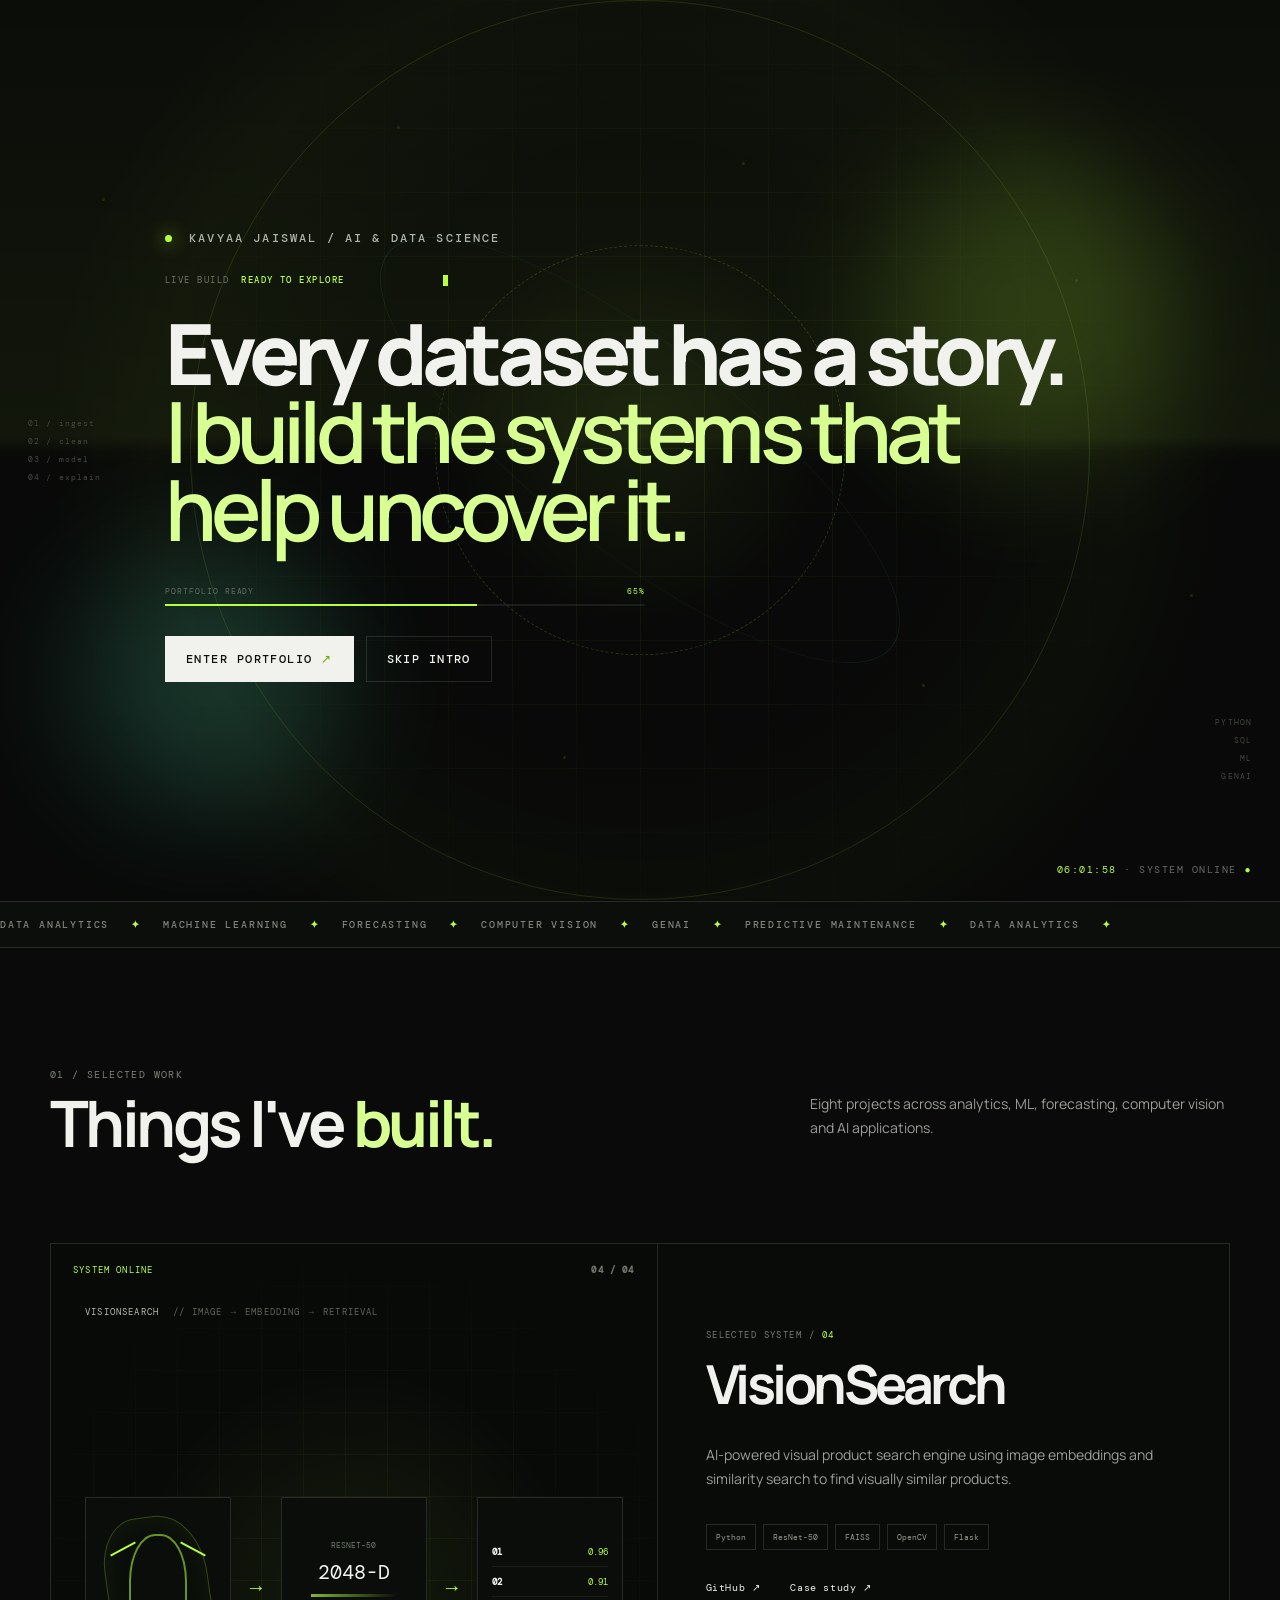
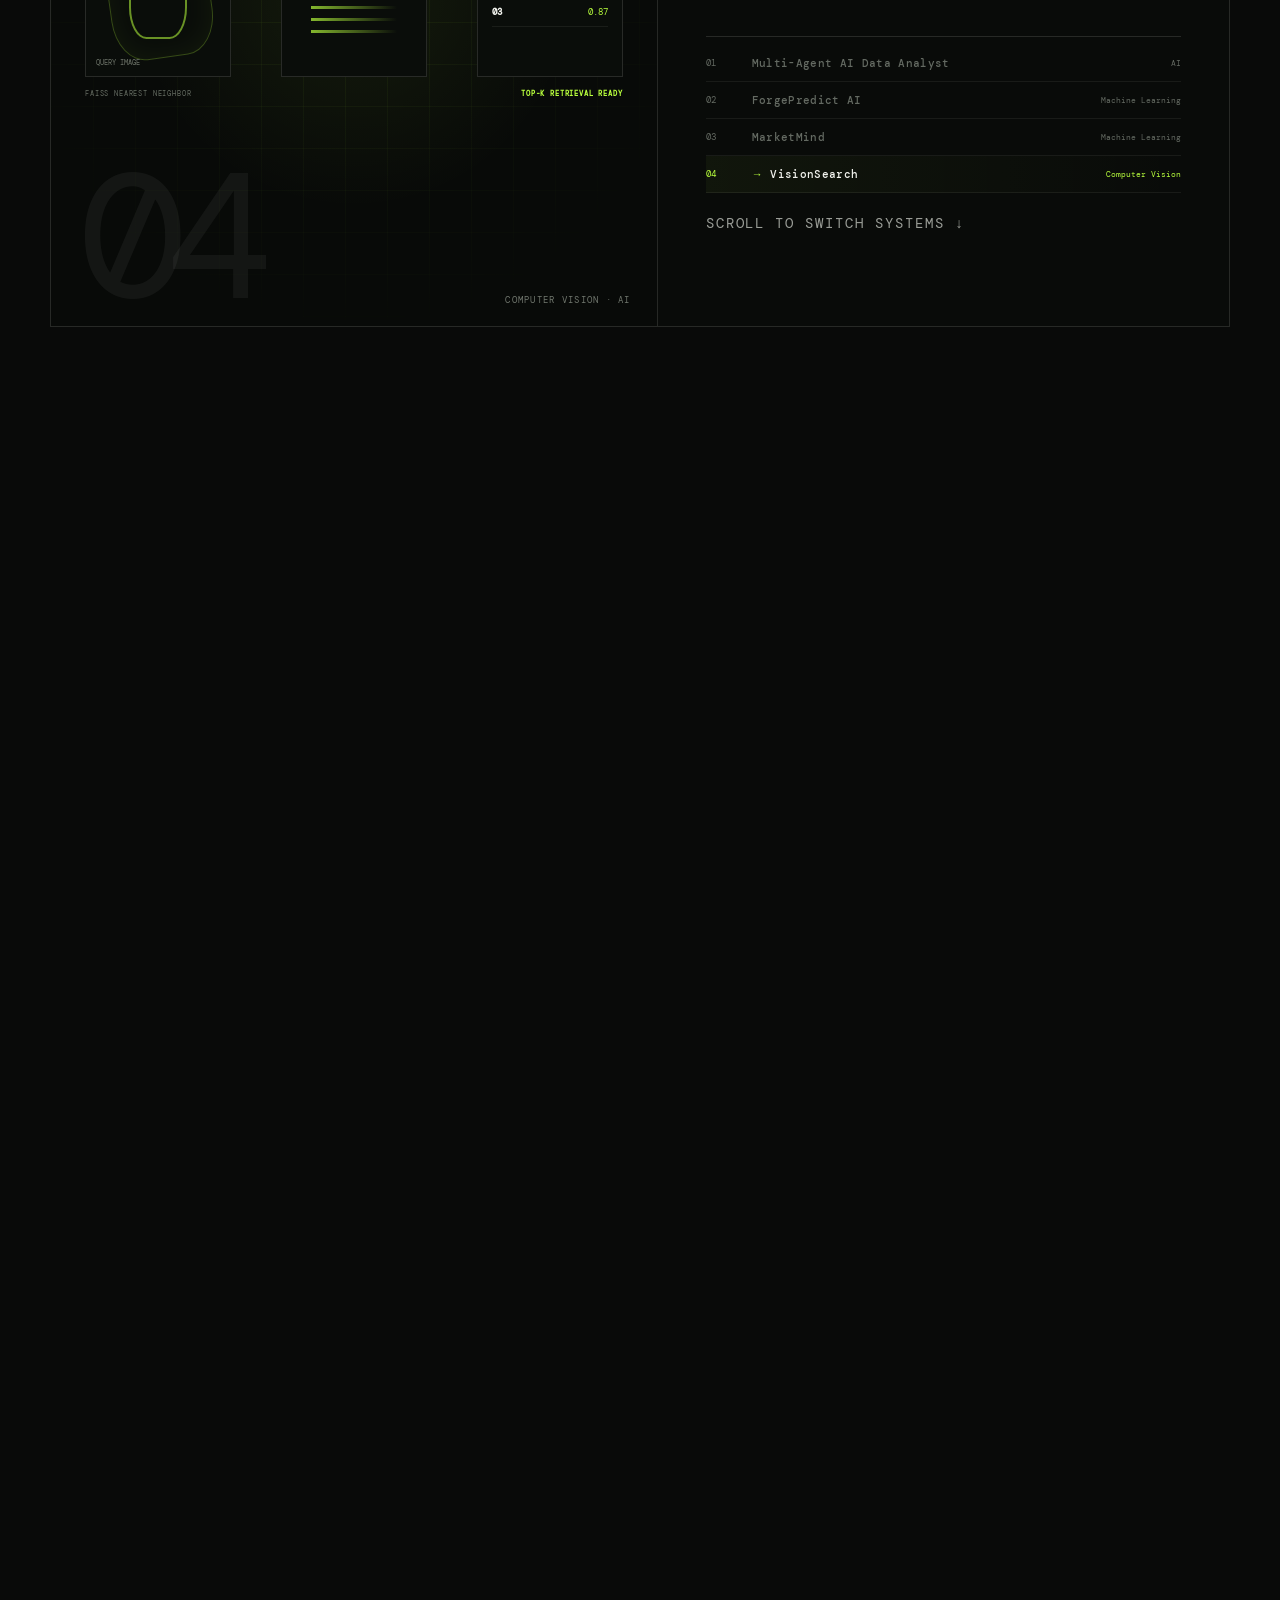
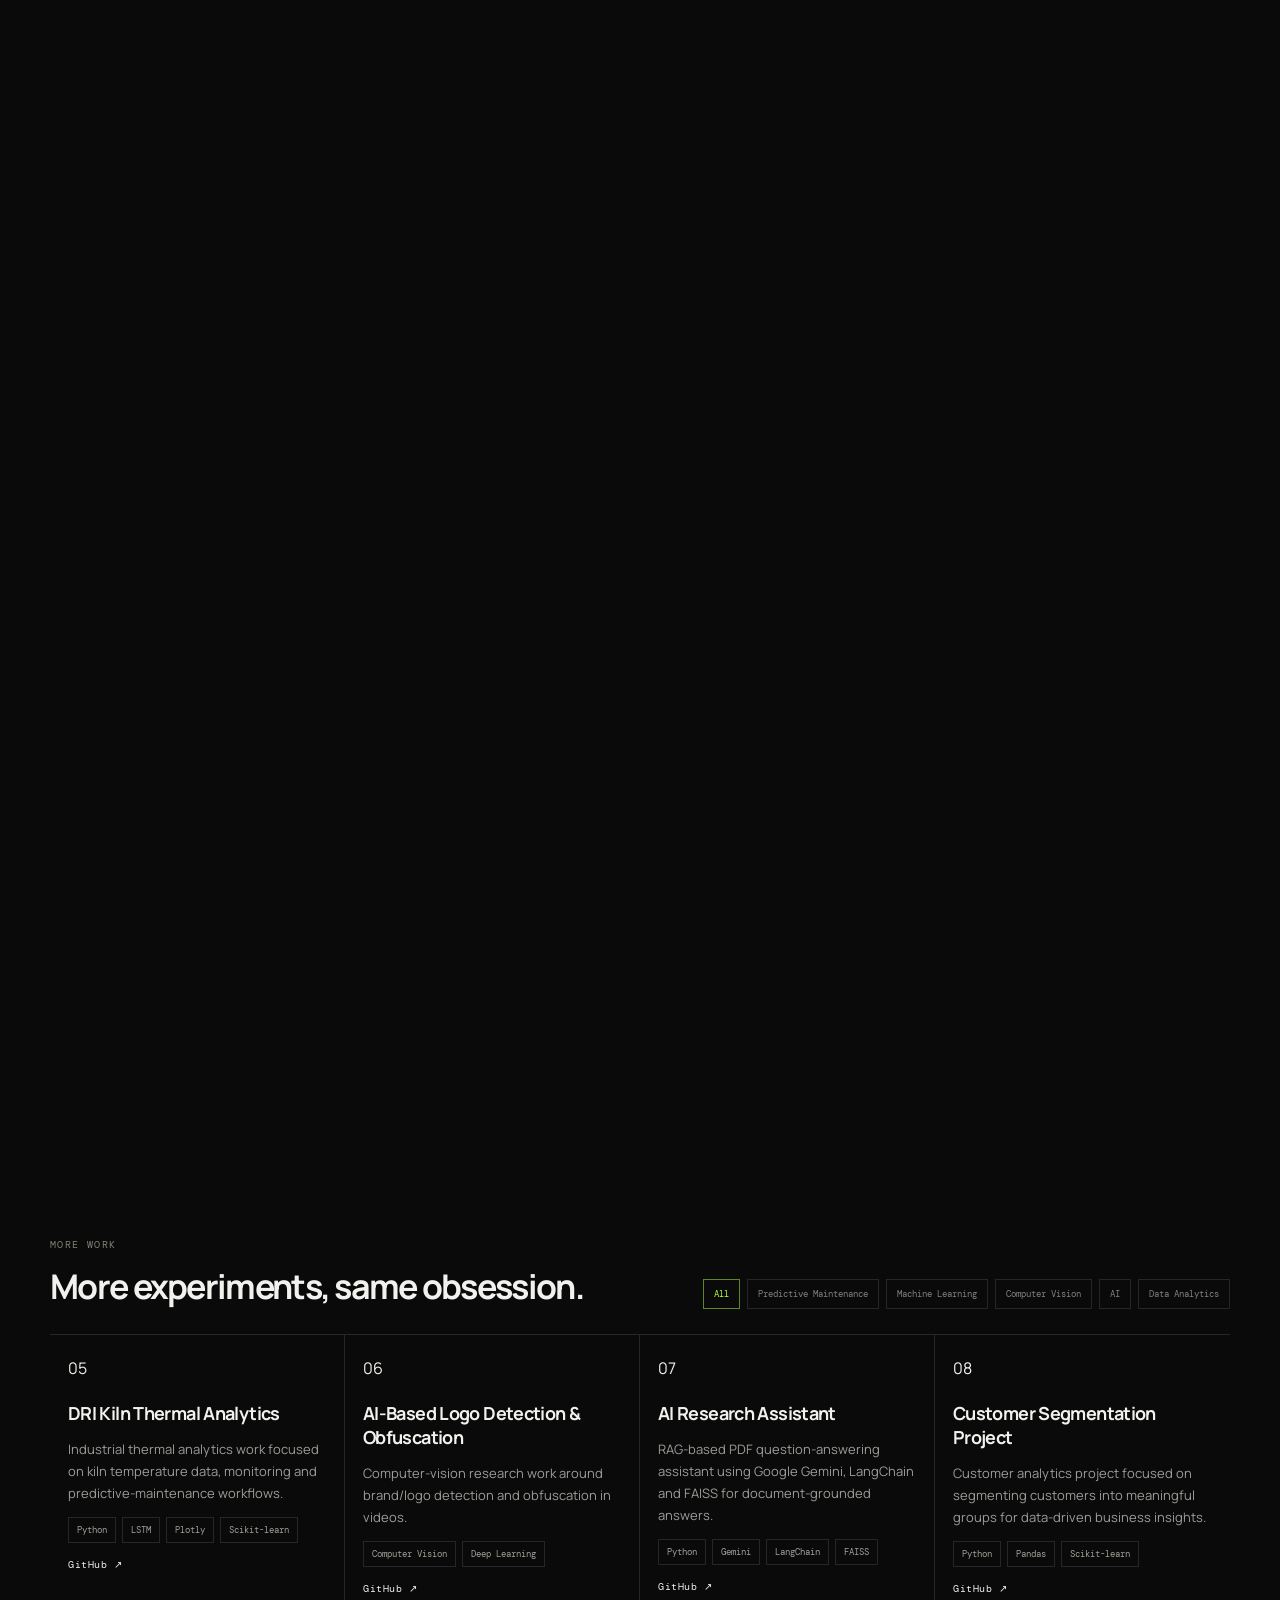
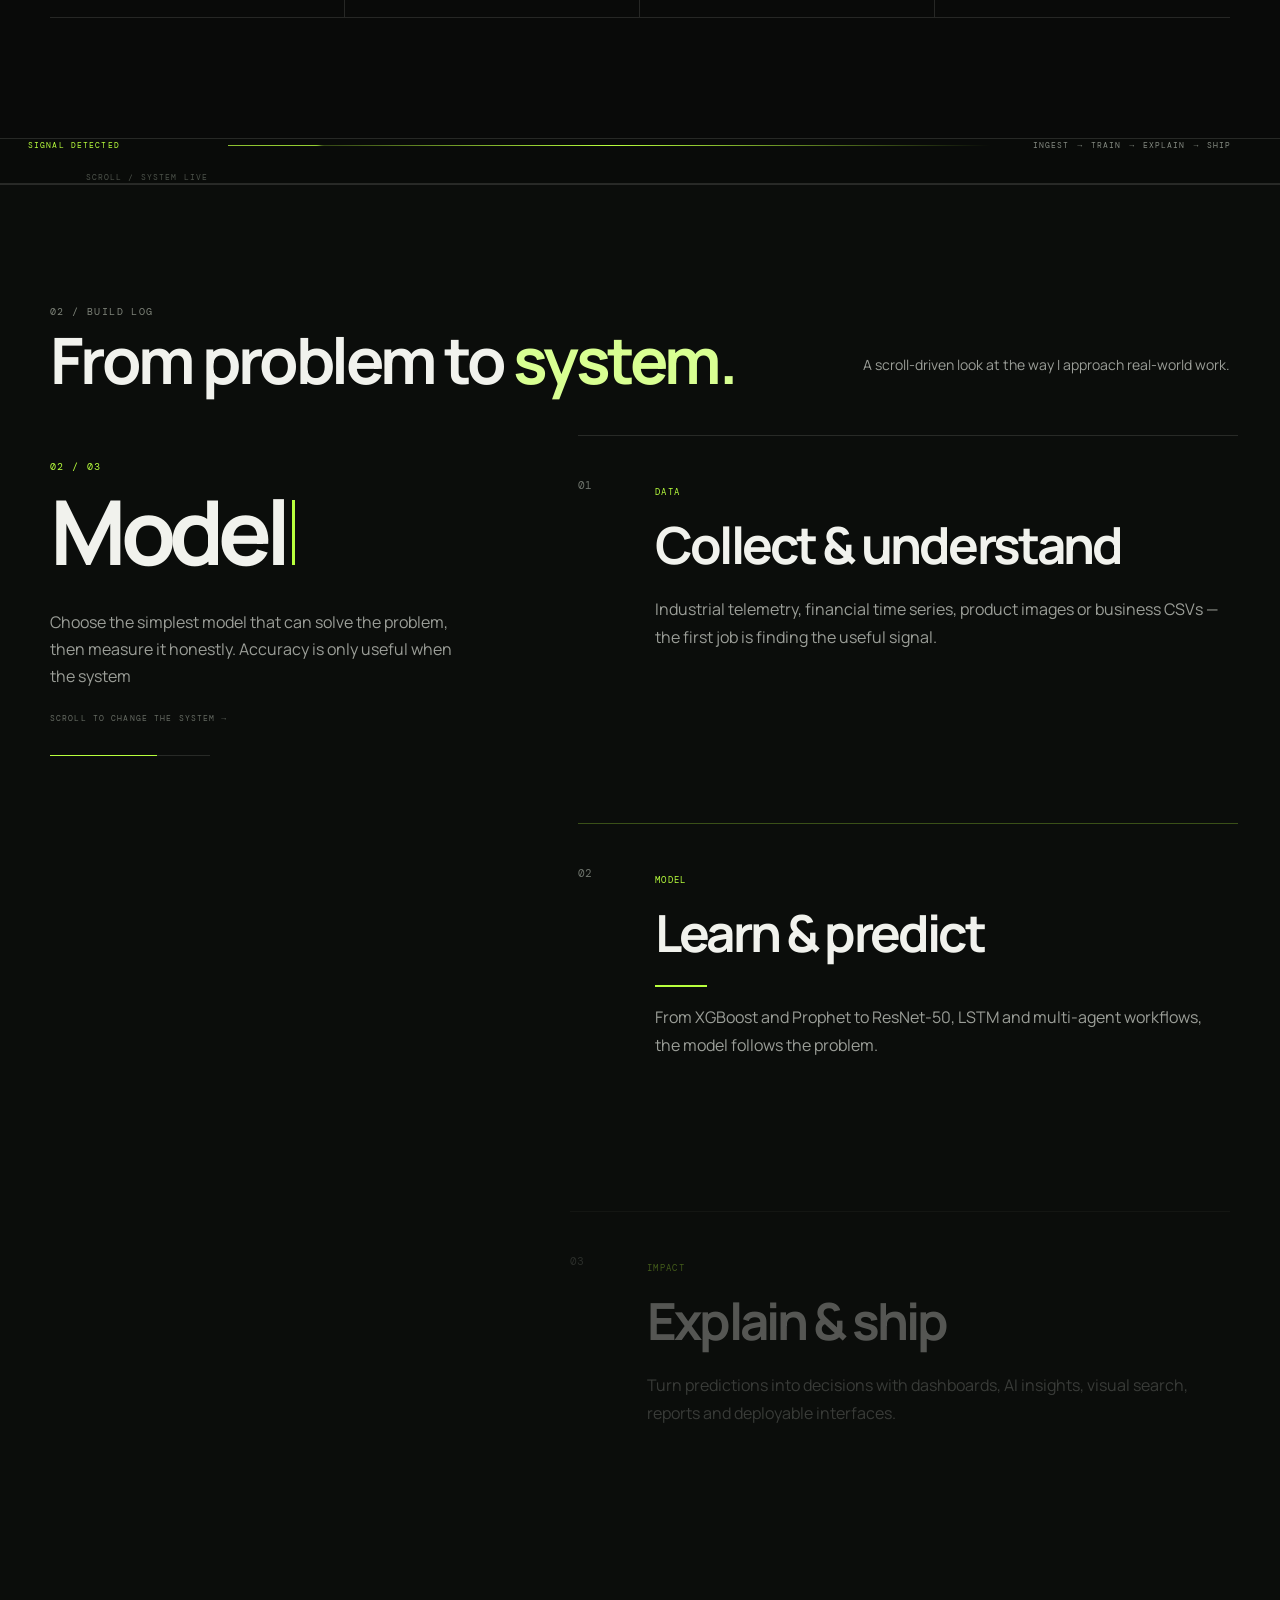
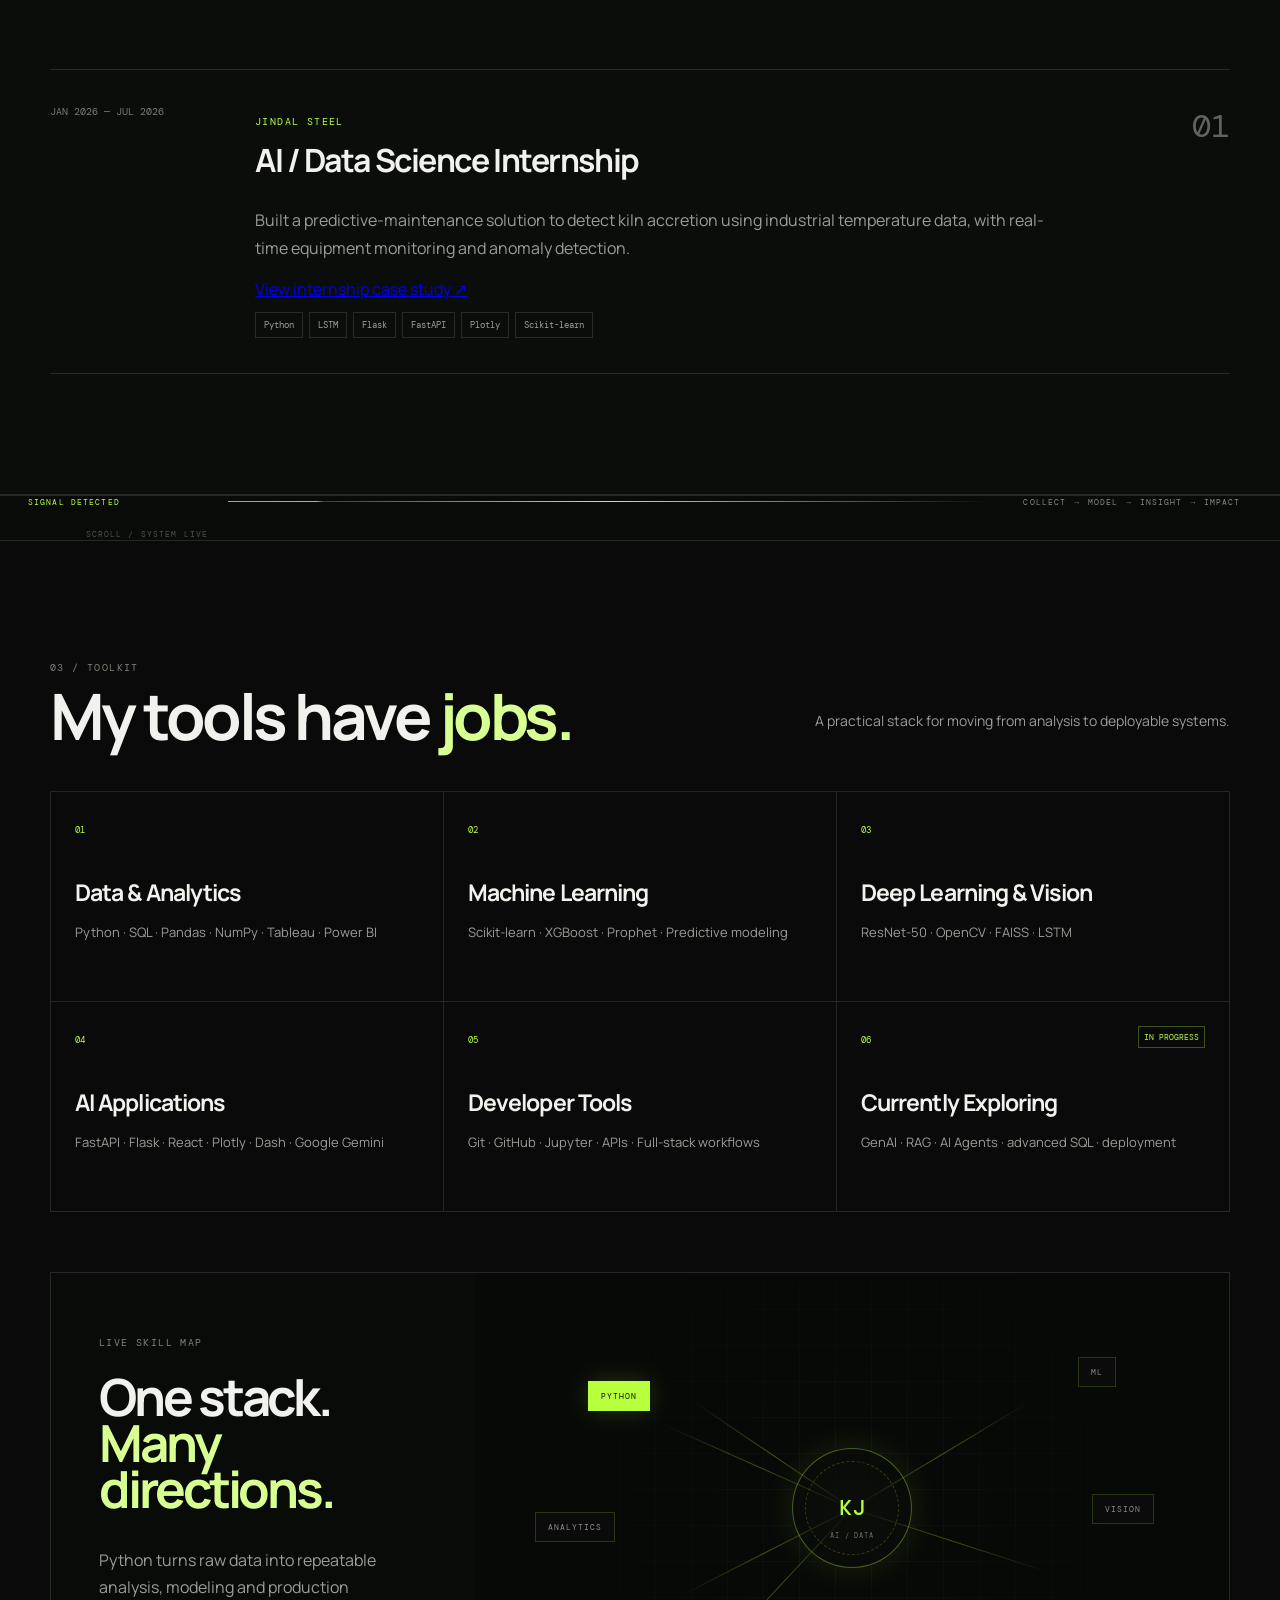
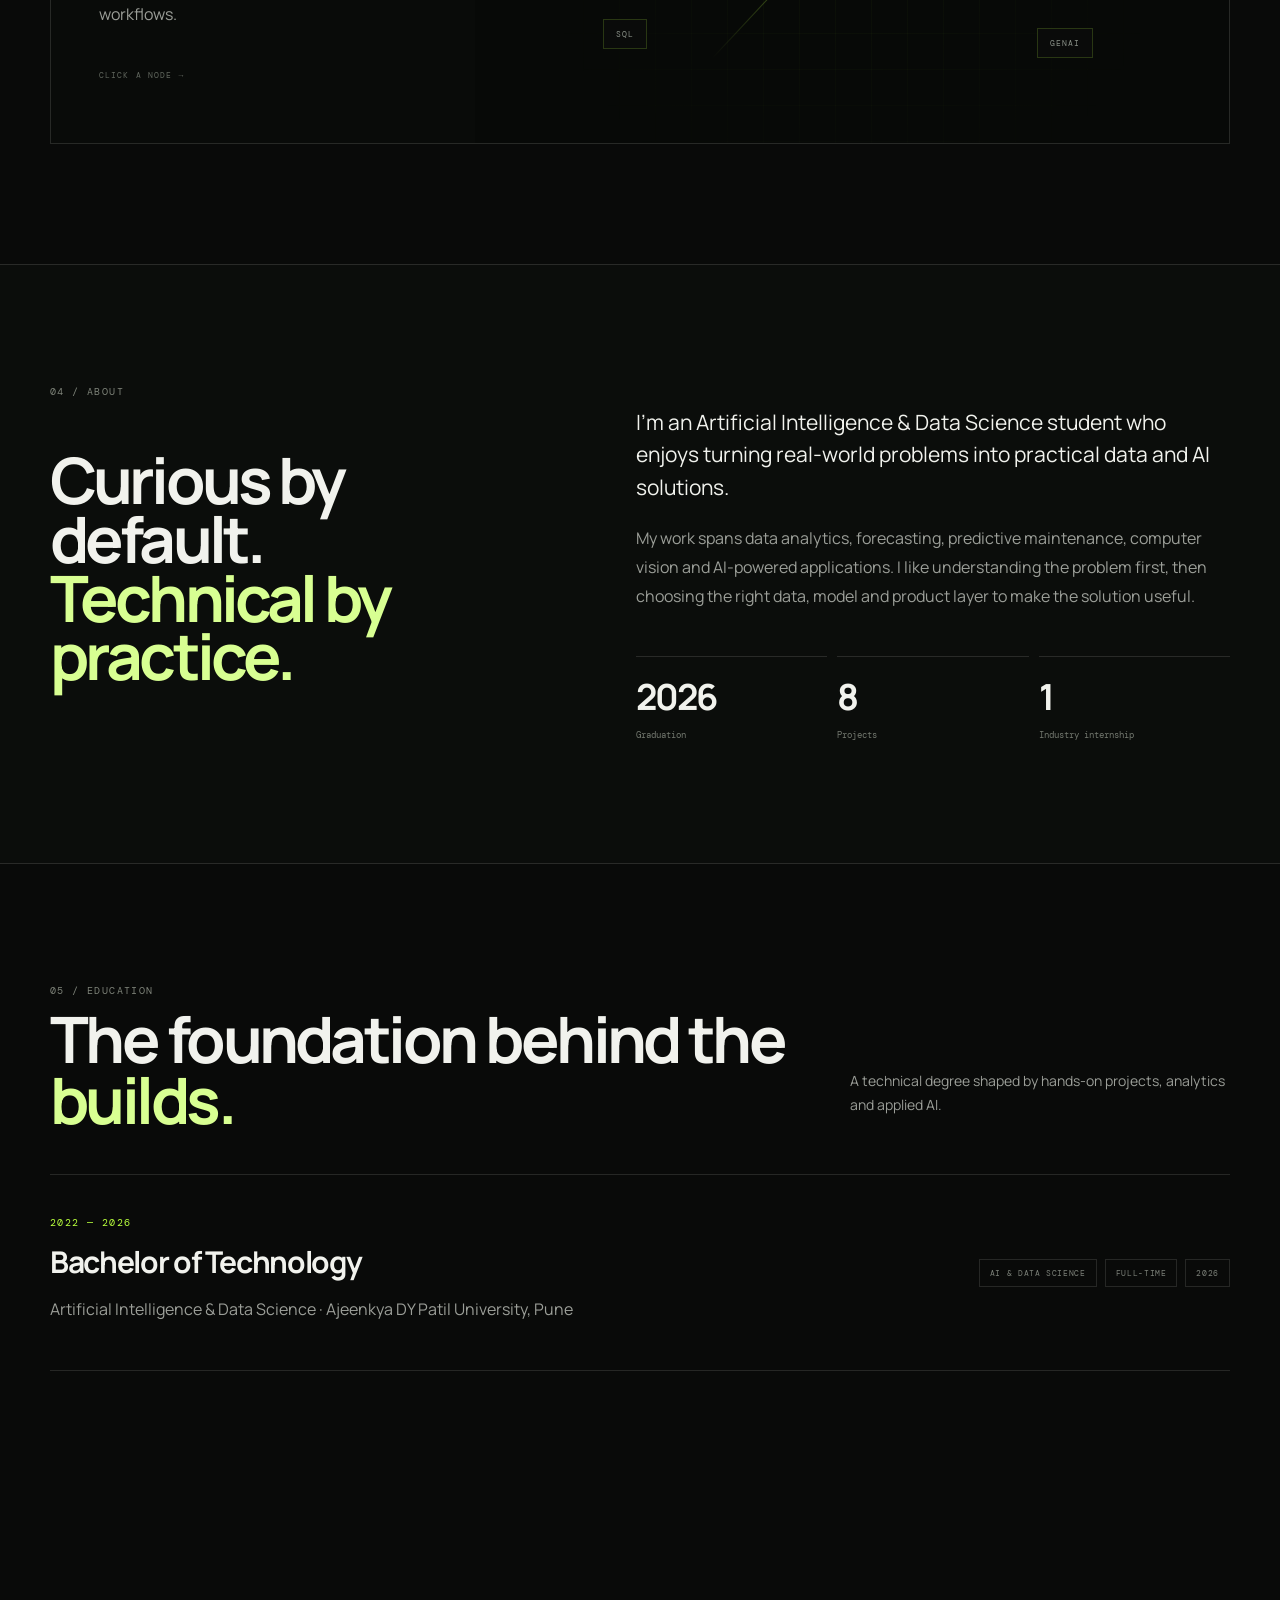
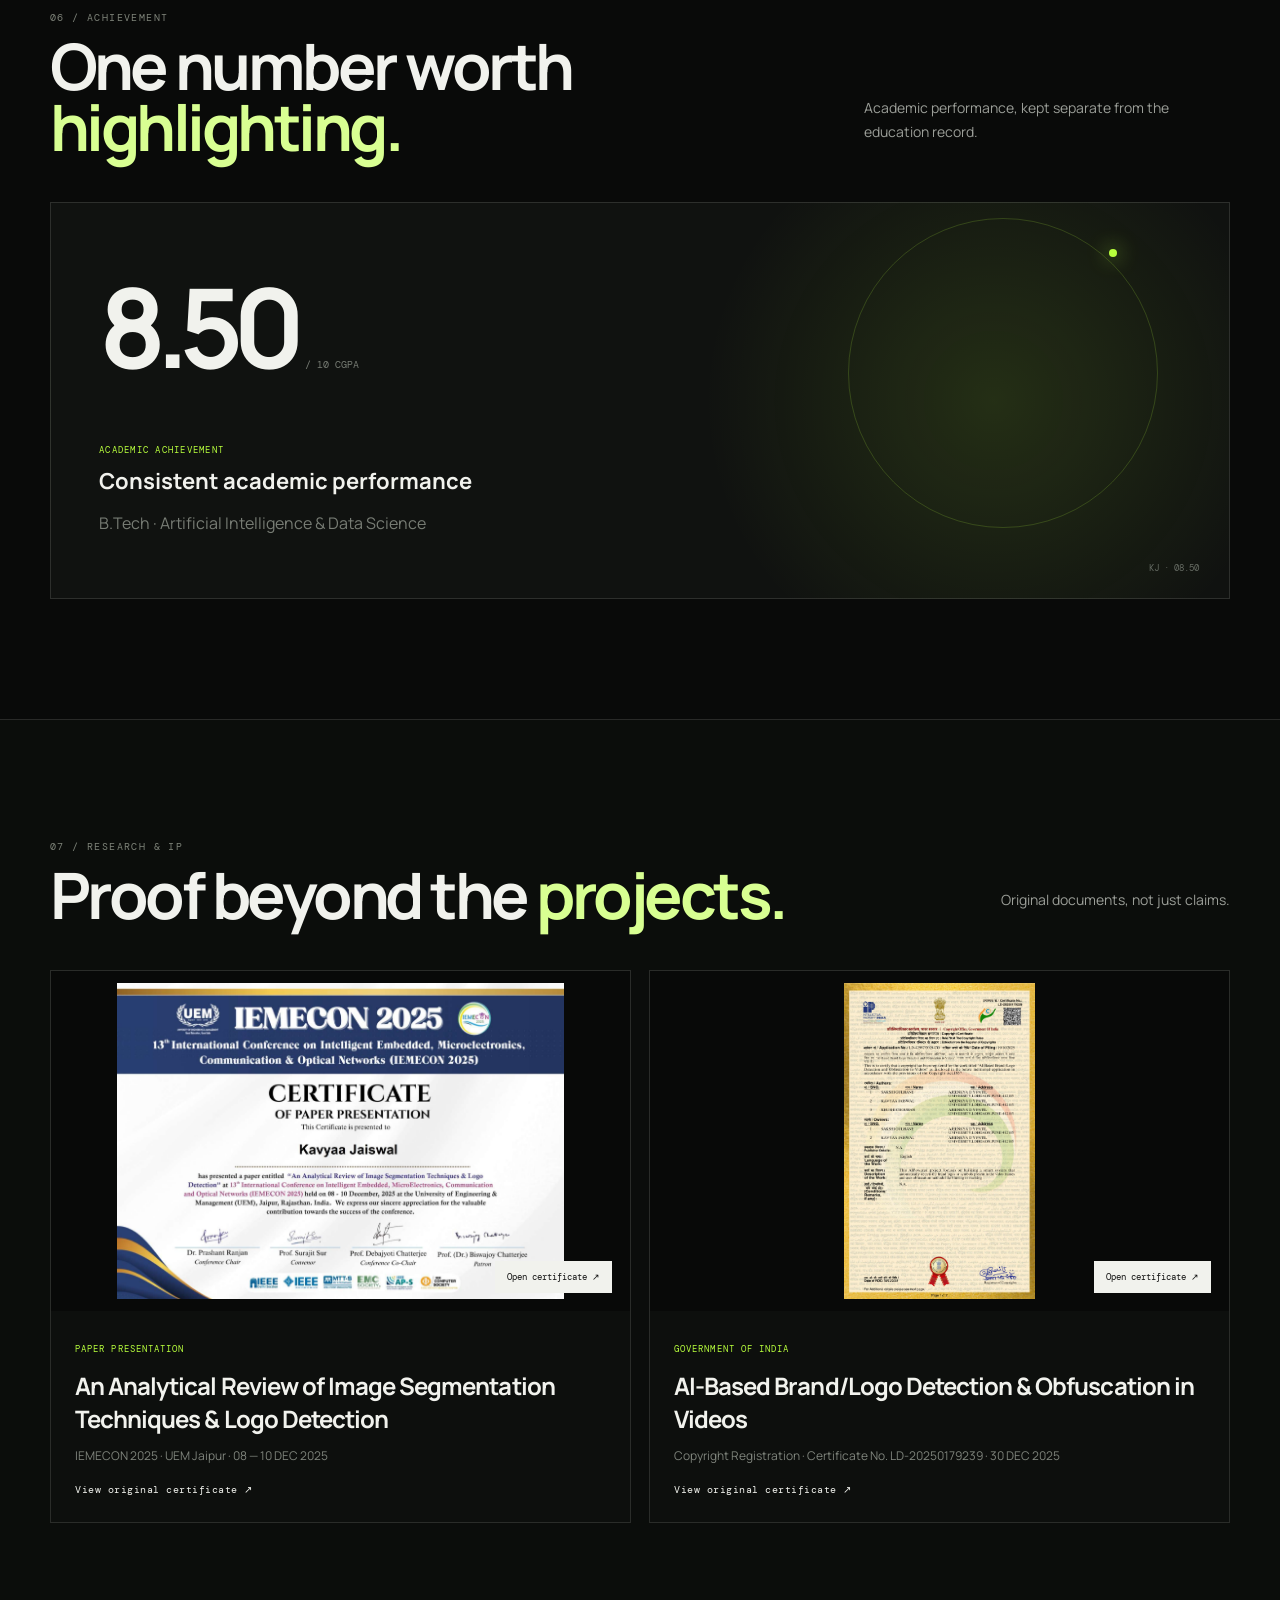
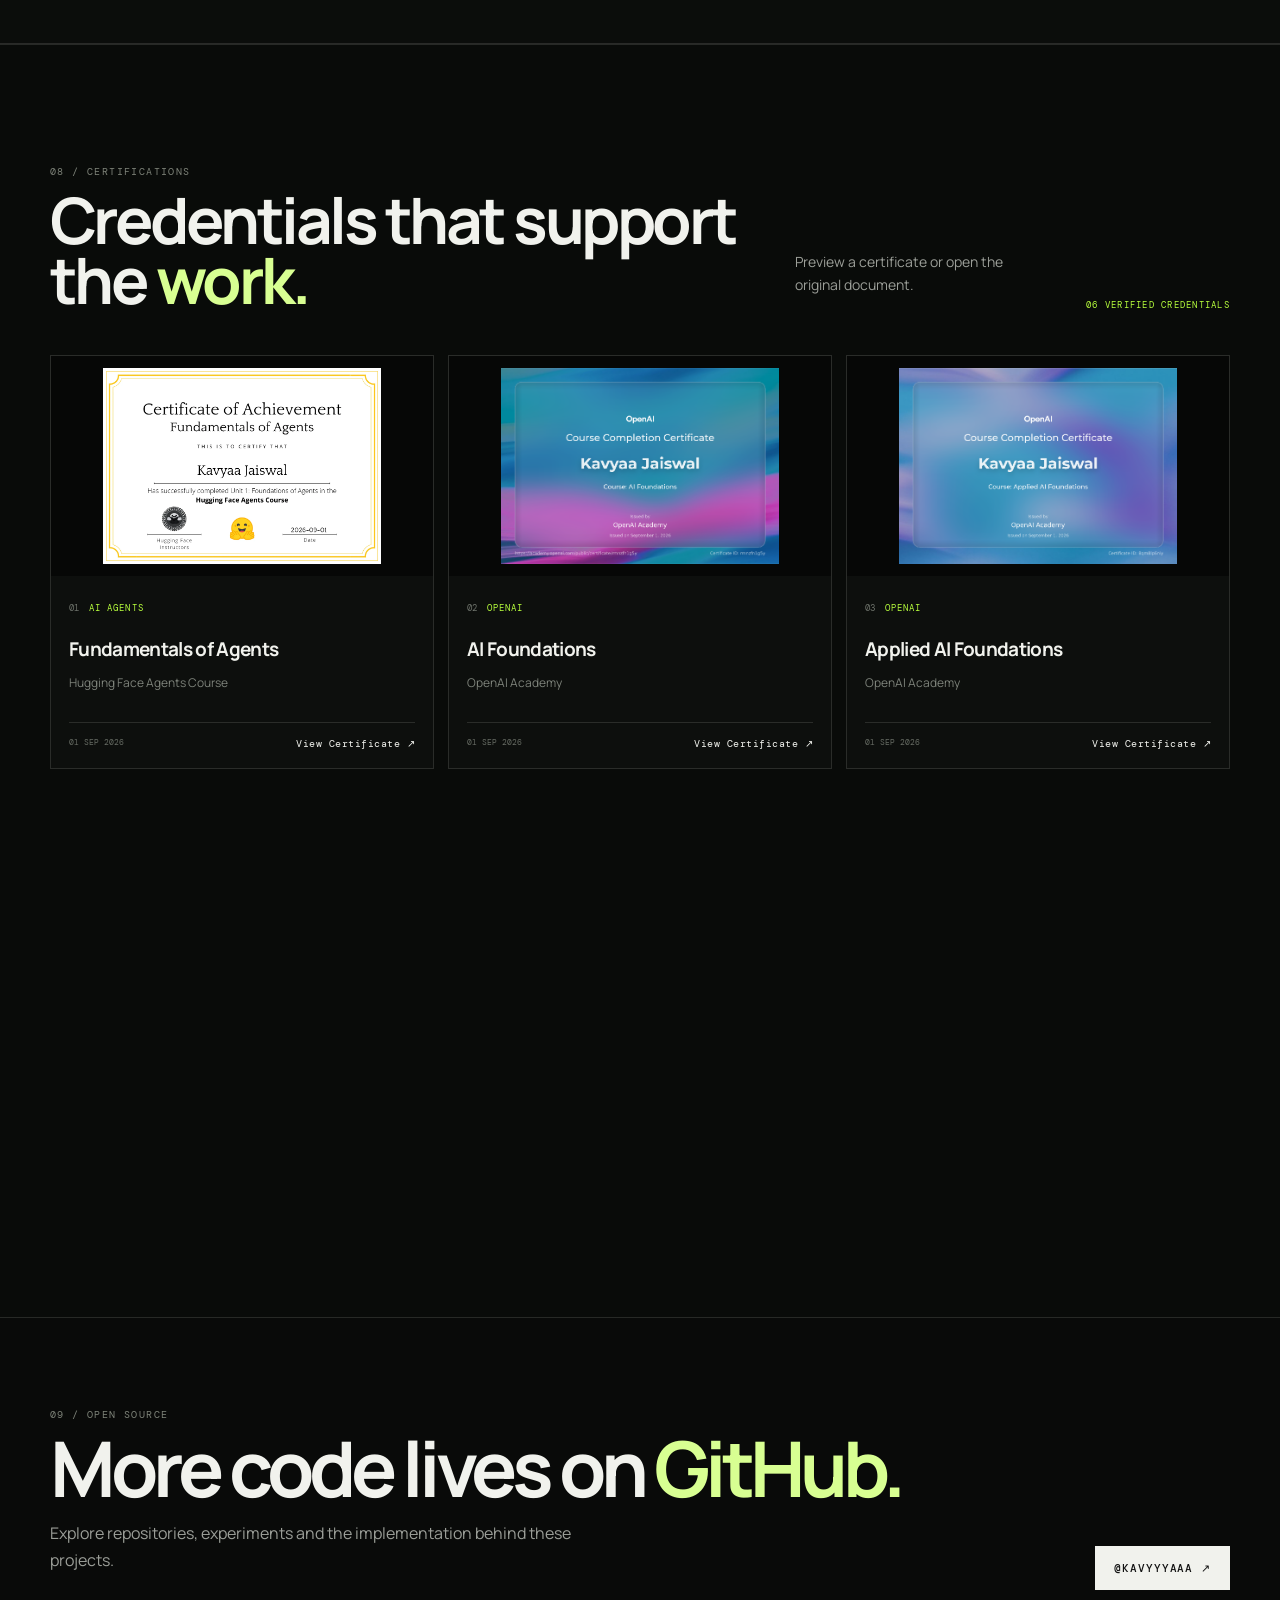
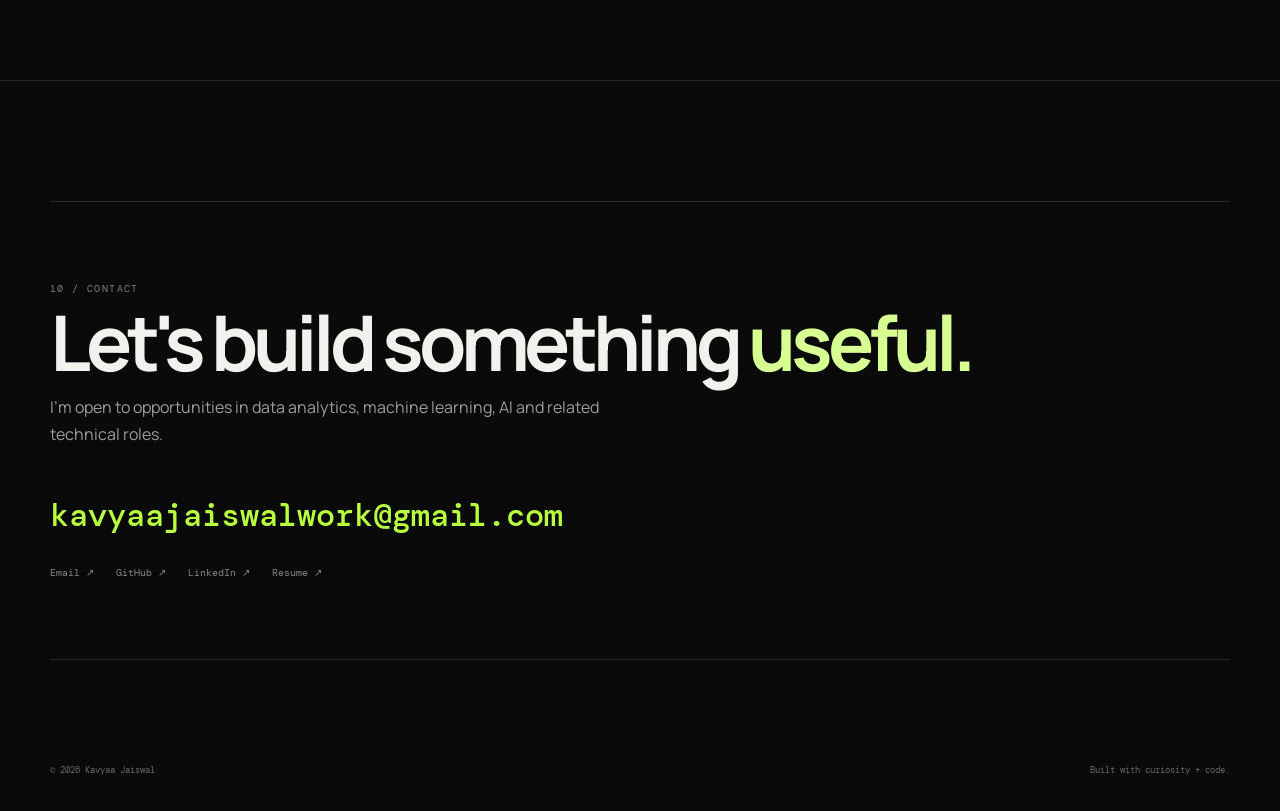
==== commit 309848cc: "Add project visual lab" ====
--- a/index.html
+++ b/index.html
@@ -93,16 +93,13 @@
       <div class="project-story" id="projectStory">
         <div class="project-sticky">
       <div class="project-stage reveal" id="projectStage">
-        <div class="project-stage-visual">
+        <div class="project-stage-visual" id="projectVisual" data-visual="multi-agent">
           <div class="stage-grid"></div>
-          <div class="stage-orbit stage-orbit-a"></div>
-          <div class="stage-orbit stage-orbit-b"></div>
-          <div class="stage-core"><span></span><i></i></div>
-          <div class="stage-packet packet-a"></div><div class="stage-packet packet-b"></div><div class="stage-packet packet-c"></div>
+          <div class="visual-scan"></div>
           <div class="stage-readout"><span id="stageStatus">SYSTEM ONLINE</span><b id="stageProgress">01 / 04</b></div>
           <div class="stage-project-id" id="stageId">01</div>
           <div class="stage-category" id="stageCategory">AI · DATA ANALYTICS</div>
-          <div class="stage-bars" id="stageBars"><i></i><i></i><i></i><i></i><i></i><i></i><i></i><i></i></div>
+          <div class="project-visual-content" id="projectVisualContent"></div>
         </div>
         <div class="project-stage-copy">
           <div class="stage-kicker mono">SELECTED SYSTEM / <span id="stageSystem">01</span></div>
--- a/styles.css
+++ b/styles.css
@@ -121,3 +121,16 @@
 @media(max-width:900px){.nav-actions{gap:5px}.recruiter-btn{display:none}.hero-pass{transform:none}.hero-pass:hover{transform:none}.project-story{height:auto}.project-sticky{position:relative;top:auto;height:auto}.project-sentinels{display:none}.project-stage{height:auto}.skill-constellation{grid-template-columns:1fr}.constellation-copy{padding:32px}.recruiter-stats{grid-template-columns:repeat(2,1fr)}.signal-strip{grid-template-columns:130px 1fr;height:42px}.signal-strip b{display:none}.signal-strip em{display:none}}
 @media(max-width:620px){.hero-pass{margin-top:5px}.pass-globe{width:105px;height:105px}.skill-constellation{margin-top:40px}.constellation-stage{min-height:390px}.constellation-core{width:90px;height:90px}.constellation-core span{font-size:18px}.skill-node{font-size:7px;padding:8px}.node-python{left:8%;top:18%}.node-sql{left:7%;bottom:16%}.node-ml{right:8%;top:16%}.node-vision{right:4%;top:48%}.node-genai{right:8%;bottom:16%}.node-analytics{left:3%;top:48%}.signal-strip{padding:0 14px;grid-template-columns:110px 1fr}.recruiter-panel{padding:32px 22px}.recruiter-grid{grid-template-columns:1fr}.recruiter-grid a:nth-child(odd){padding-right:0;border-right:0}.recruiter-grid a:nth-child(even){padding-left:0}.recruiter-stats strong{font-size:28px}}
 @media(prefers-reduced-motion:reduce){.pass-globe span,.pass-globe i,.signal-strip i:after,.constellation-core,.constellation-core:before{animation:none}}
+
+/* =========================================================
+   PROJECT VISUAL LAB // project-specific visualizations
+   ========================================================= */
+.project-stage-visual{isolation:isolate;overflow:hidden;background:radial-gradient(circle at 50% 50%,rgba(184,255,61,.07),transparent 48%),#080a08}
+.visual-scan{position:absolute;left:0;right:0;top:-20%;height:1px;background:linear-gradient(90deg,transparent,rgba(184,255,61,.55),transparent);opacity:.35;animation:visualScan 5s linear infinite;z-index:5;pointer-events:none}
+@keyframes visualScan{to{transform:translateY(520px)}}
+.project-visual-content{position:absolute;inset:62px 34px 70px;z-index:3;transition:opacity .25s,transform .35s}.stage-flash .project-visual-content{animation:visualSwap .55s ease both}@keyframes visualSwap{0%{opacity:.2;transform:scale(.985) translateY(8px)}100%{opacity:1;transform:none}}
+.viz{height:100%;display:flex;flex-direction:column;justify-content:center;position:relative}.viz-label{font:9px "DM Mono";letter-spacing:.13em;color:#b5bbb0;position:absolute;top:0;left:0}.viz-label span{color:#5e655b;margin-left:8px}.viz-flow{display:grid;grid-template-columns:92px 1fr 92px;gap:18px;align-items:center;margin-top:12px}.viz-source,.viz-output{border:1px solid rgba(184,255,61,.3);background:rgba(184,255,61,.025);padding:18px 10px;text-align:center;min-height:86px;display:flex;flex-direction:column;justify-content:center;gap:5px;position:relative}.viz-source:after,.viz-output:after{content:"";position:absolute;inset:5px;border:1px solid rgba(184,255,61,.06);pointer-events:none}.viz-source b,.viz-output b{font:700 12px "DM Mono";color:var(--accent)}.viz-source small,.viz-output small{font:7px "DM Mono";color:#70766d;line-height:1.4}.viz-agents-stack{display:flex;flex-direction:column;gap:7px;position:relative}.viz-node{display:grid;grid-template-columns:25px 1fr;grid-template-rows:1fr 1fr;border:1px solid rgba(184,255,61,.22);padding:7px 9px;background:#0b0e0b;min-height:48px;animation:nodePulse 3s ease-in-out infinite}.viz-node:nth-child(2){animation-delay:.3s}.viz-node:nth-child(3){animation-delay:.6s}.viz-node:nth-child(4){animation-delay:.9s}.viz-node strong{grid-row:1/3;color:var(--accent);font:8px "DM Mono";display:grid;place-items:center}.viz-node b{font:8px "DM Mono";letter-spacing:.06em}.viz-node small{font:7px "DM Mono";color:#666d64}.viz-connector{height:2px;background:linear-gradient(90deg,transparent,var(--accent),transparent);position:relative;opacity:.5}.viz-connector:after{content:"";position:absolute;width:6px;height:6px;background:var(--accent);border-radius:50%;top:-2px;box-shadow:0 0 14px var(--accent);animation:flowPacket 2.2s linear infinite}.c1:after{left:0}.c2:after{right:0;animation-direction:reverse}@keyframes flowPacket{to{transform:translateX(92px)}}@keyframes nodePulse{50%{border-color:rgba(184,255,61,.5);transform:translateX(2px)}}
+.viz-metrics{display:grid;grid-template-columns:repeat(3,1fr);gap:8px;margin-top:18px}.viz-metrics>span{border:1px solid var(--line);padding:10px;font:7px "DM Mono";color:#676e64;display:flex;flex-direction:column;gap:5px}.viz-metrics b{font-size:10px;color:var(--text)}.viz-metrics i{height:4px;background:#171b17;display:block;position:relative;overflow:hidden}.viz-metrics i em{position:absolute;left:0;top:0;bottom:0;background:var(--accent)}.dots{display:flex!important;gap:4px;background:none!important}.dots em{width:5px;height:5px;border-radius:50%;background:var(--accent);animation:dotPulse 1s infinite}.dots em:nth-child(2){animation-delay:.15s}.dots em:nth-child(3){animation-delay:.3s}.dots em:nth-child(4){animation-delay:.45s}@keyframes dotPulse{50%{opacity:.2;transform:scale(.7)}}.wave{height:12px!important;background:linear-gradient(135deg,transparent 35%,var(--accent) 36%,transparent 40%,transparent 58%,var(--accent) 59%,transparent 63%)!important;opacity:.7}
+.telemetry-head,.market-top{display:flex;justify-content:space-between;margin:34px 0 8px;font:8px "DM Mono";letter-spacing:.12em}.telemetry-head span,.market-top b{color:var(--accent)}.telemetry-chart,.market-chart{height:250px;border:1px solid var(--line);position:relative;background:rgba(184,255,61,.018);padding:16px}.telemetry-chart svg,.market-chart svg{width:100%;height:100%;overflow:visible}.gridline{stroke:rgba(184,255,61,.08);stroke-width:1}.telemetry-line{fill:none;stroke:var(--accent);stroke-width:3;stroke-dasharray:700;animation:drawLine 3.5s linear infinite}.price-line{fill:none;stroke:#b8ff3d;stroke-width:3;stroke-linejoin:round;stroke-linecap:round}.forecast-line{fill:none;stroke:#8affd0;stroke-width:2;stroke-dasharray:8 7;animation:forecastMove 2.5s linear infinite}@keyframes drawLine{0%{stroke-dashoffset:700}50%{stroke-dashoffset:0}100%{stroke-dashoffset:-700}}@keyframes forecastMove{to{stroke-dashoffset:-60}}.axis-y{position:absolute;left:8px;top:16px;bottom:16px;display:flex;flex-direction:column;justify-content:space-between;font:6px "DM Mono";color:#555c53}.anomaly{position:absolute;right:12%;top:36%;border:1px solid rgba(184,255,61,.5);background:#0b0e0b;padding:7px 9px;font:8px "DM Mono";color:var(--accent);animation:anomalyPulse 1.8s infinite}.anomaly span{display:inline-grid;place-items:center;width:14px;height:14px;border-radius:50%;background:var(--accent);color:#111;margin-right:5px}@keyframes anomalyPulse{50%{transform:scale(1.05);box-shadow:0 0 20px rgba(184,255,61,.16)}}.forge-readouts,.market-metrics{display:grid;grid-template-columns:repeat(3,1fr);gap:8px;margin-top:12px}.forge-readouts span,.market-metrics span{border-top:1px solid var(--line);padding-top:8px;display:flex;flex-direction:column;gap:4px}.forge-readouts small,.market-metrics small{font:7px "DM Mono";color:#626a60}.forge-readouts b,.market-metrics b{font:8px "DM Mono";color:#d4d9ce}.market-chart{height:270px}.forecast-tag{position:absolute;right:12%;top:16%;border:1px solid rgba(138,255,208,.3);padding:6px 8px;font:7px "DM Mono";color:#8affd0}.vision-flow{display:grid;grid-template-columns:1fr 30px 1fr 30px 1fr;align-items:center;gap:10px;margin-top:24px}.image-frame,.embedding,.results{border:1px solid var(--line);min-height:180px;background:#0a0d0a;position:relative}.image-frame{display:grid;place-items:center;overflow:hidden}.image-frame:before{content:"";position:absolute;width:100px;height:140px;border:1px solid rgba(184,255,61,.25);transform:rotate(-8deg);border-radius:35% 45% 30% 30%;box-shadow:inset 0 0 30px rgba(184,255,61,.06)}.fashion-shape{width:58px;height:105px;border:2px solid rgba(184,255,61,.55);border-radius:45% 45% 30% 30%;position:relative;z-index:1;animation:shapeScan 2.8s ease-in-out infinite}.fashion-shape:before,.fashion-shape:after{content:"";position:absolute;width:28px;height:2px;background:var(--accent);top:12px}.fashion-shape:before{left:-22px;transform:rotate(-28deg)}.fashion-shape:after{right:-22px;transform:rotate(28deg)}@keyframes shapeScan{50%{transform:translateY(-5px);filter:brightness(1.25)}}.image-frame span{position:absolute;left:10px;bottom:9px;font:7px "DM Mono";color:#6d7469}.vision-arrow{font:20px "DM Mono";color:var(--accent);text-align:center}.embedding{display:flex;flex-direction:column;justify-content:center;align-items:center;gap:9px}.embedding span{font:8px "DM Mono";color:#70786d}.embedding b{font:20px "DM Mono"}.embedding i{display:block;width:60%;height:3px;background:linear-gradient(90deg,var(--accent),transparent);opacity:.7;animation:embedBars 1.5s ease-in-out infinite}.embedding i:nth-of-type(2){animation-delay:.2s}.embedding i:nth-of-type(3){animation-delay:.4s}.embedding i:nth-of-type(4){animation-delay:.6s}@keyframes embedBars{50%{width:35%;opacity:.3}}.results{display:flex;flex-direction:column;justify-content:center;gap:9px;padding:14px}.results div{display:flex;justify-content:space-between;border-bottom:1px solid rgba(235,240,228,.07);padding-bottom:8px;font:9px "DM Mono"}.results span{color:var(--accent)}.vision-footer{display:flex;justify-content:space-between;margin-top:12px;font:7px "DM Mono";letter-spacing:.12em;color:#666d63}.vision-footer b{color:var(--accent)}
+@media(max-width:900px){.project-visual-content{inset:55px 25px 60px}.viz-flow{grid-template-columns:70px 1fr 70px;gap:9px}.vision-flow{grid-template-columns:1fr 20px 1fr 20px 1fr;gap:5px}.vision-arrow{font-size:15px}.image-frame,.embedding,.results{min-height:150px}}
+@media(max-width:620px){.project-visual-content{inset:52px 15px 55px}.viz-label{font-size:7px}.viz-label span{display:none}.viz-flow{grid-template-columns:62px 1fr 62px;gap:6px}.viz-source,.viz-output{padding:9px 5px;min-height:65px}.viz-node{min-height:42px;padding:5px}.viz-node b{font-size:7px}.viz-node small{font-size:6px}.viz-metrics{gap:4px}.viz-metrics>span{padding:7px;font-size:6px}.viz-metrics b{font-size:8px}.telemetry-chart,.market-chart{height:190px}.forge-readouts,.market-metrics{gap:4px}.forge-readouts b,.market-metrics b{font-size:7px}.vision-flow{grid-template-columns:1fr;gap:7px}.vision-arrow{transform:rotate(90deg)}.image-frame,.embedding,.results{min-height:85px}.vision-footer{font-size:6px}}
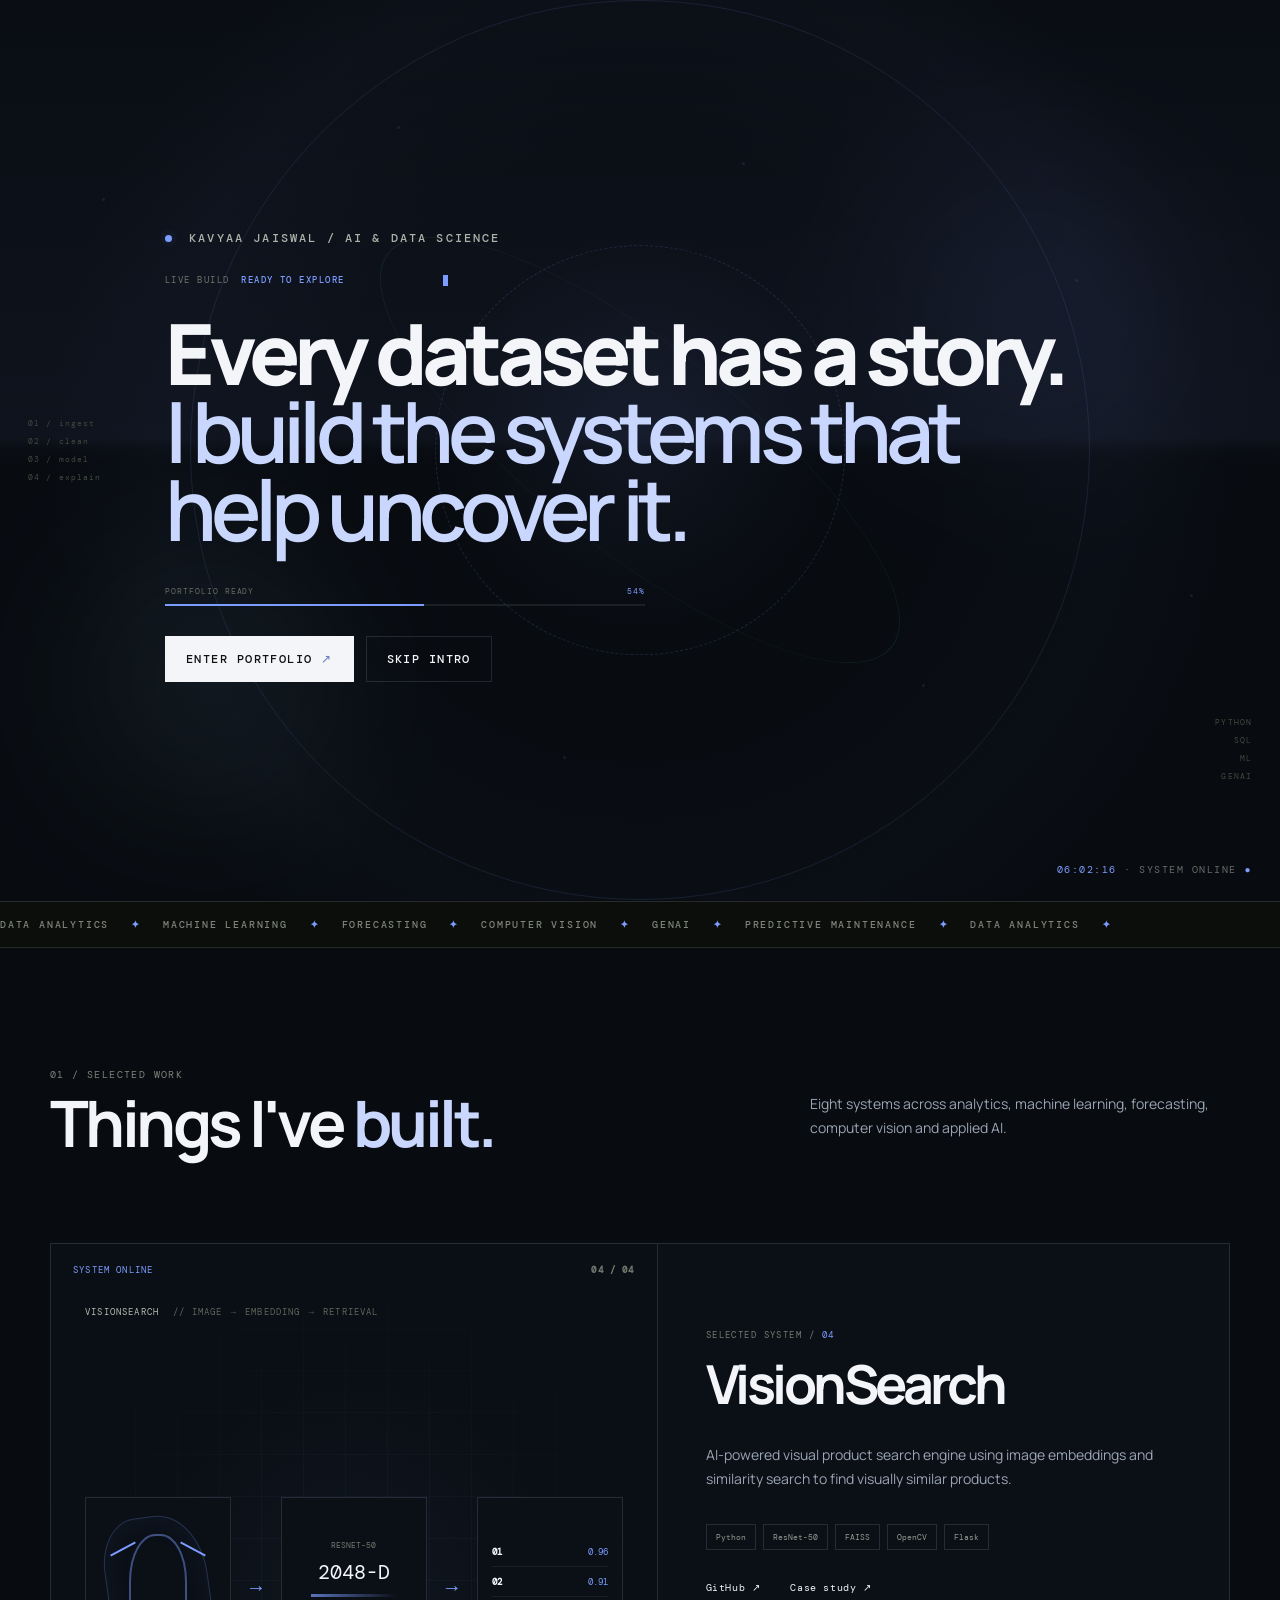
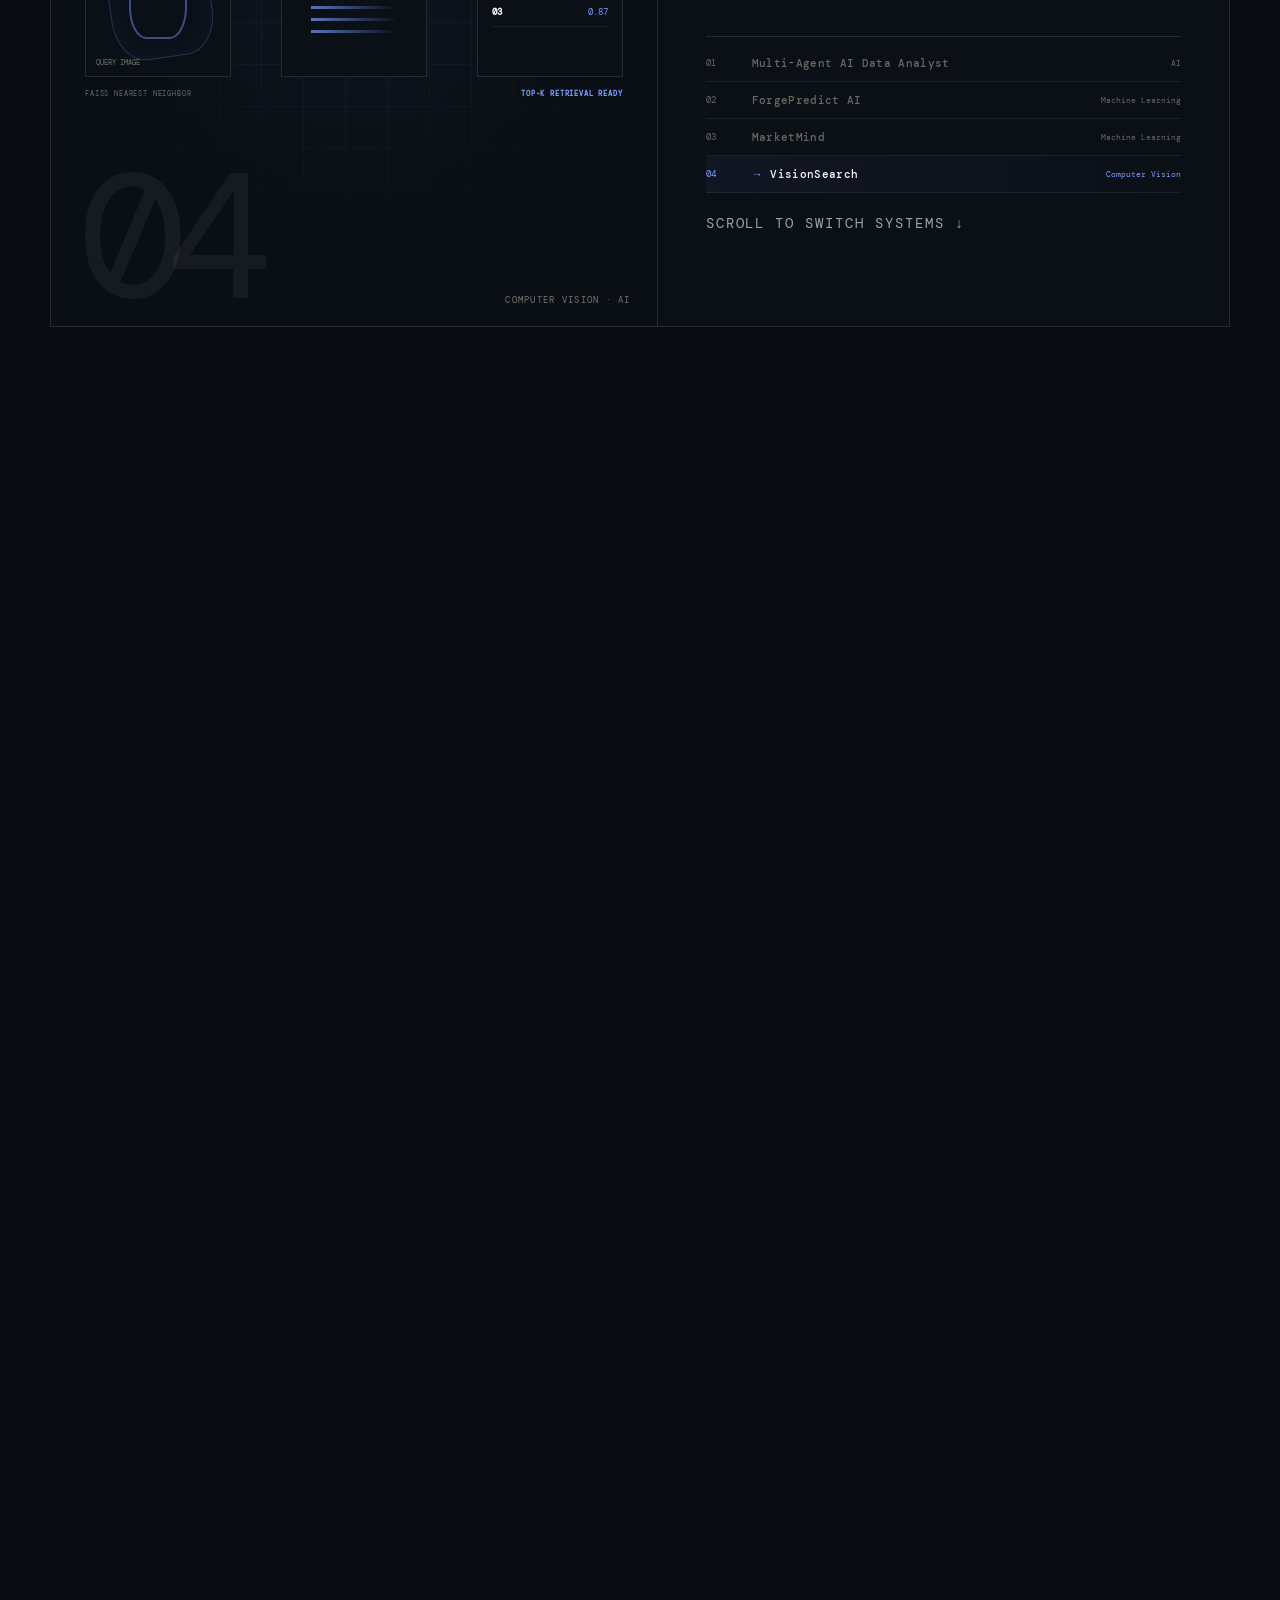
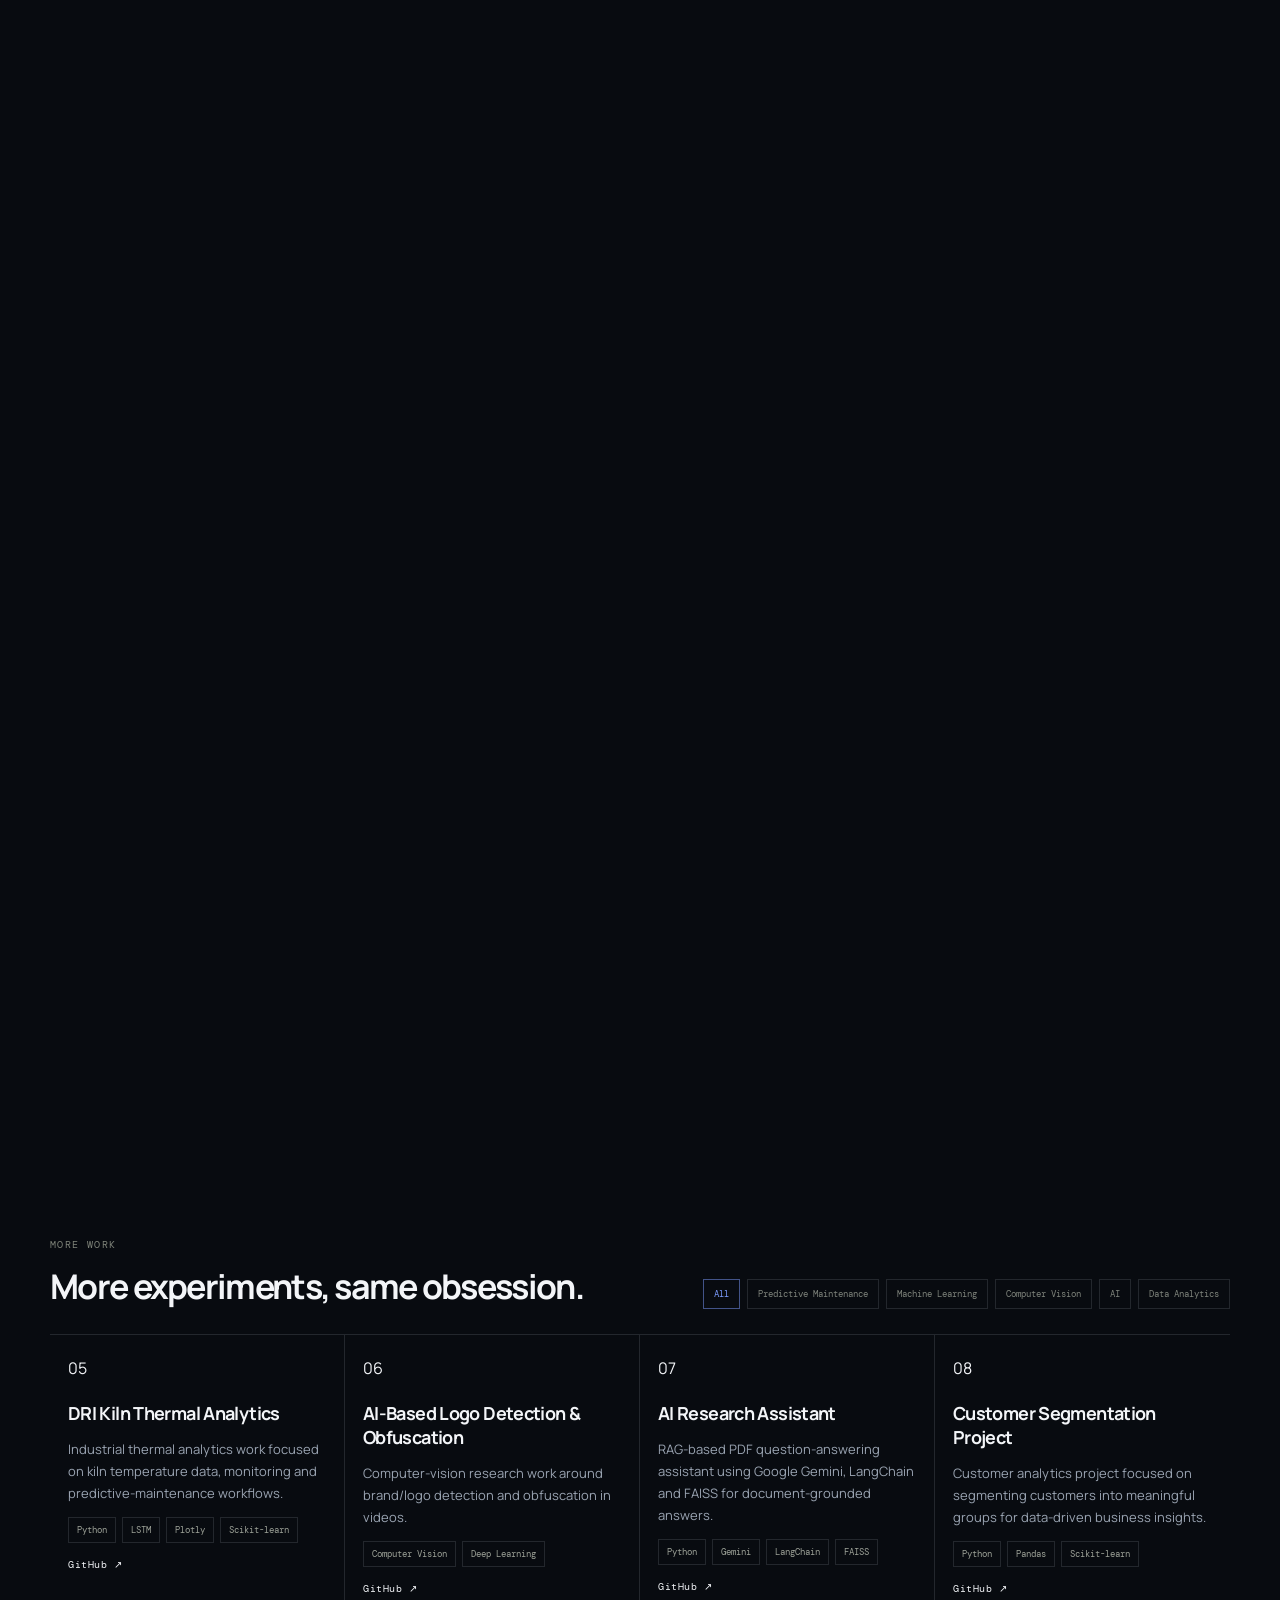
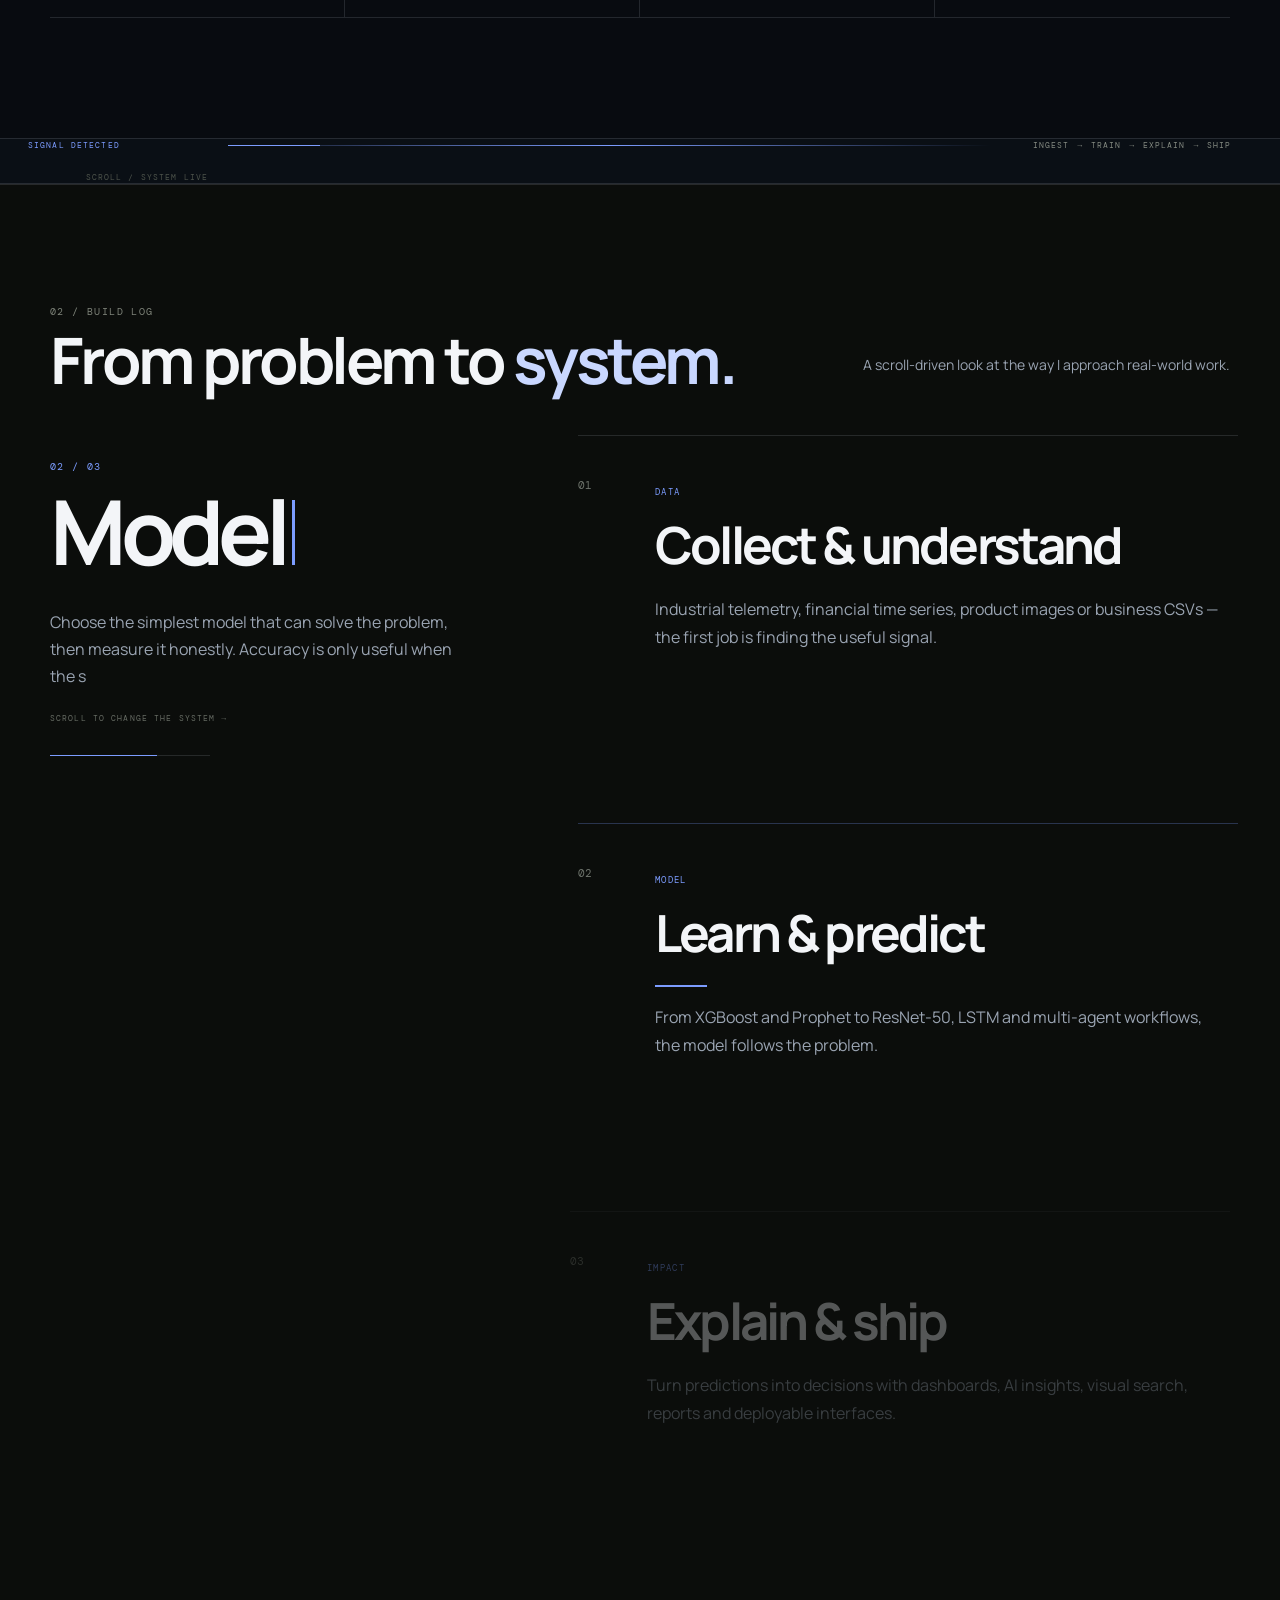
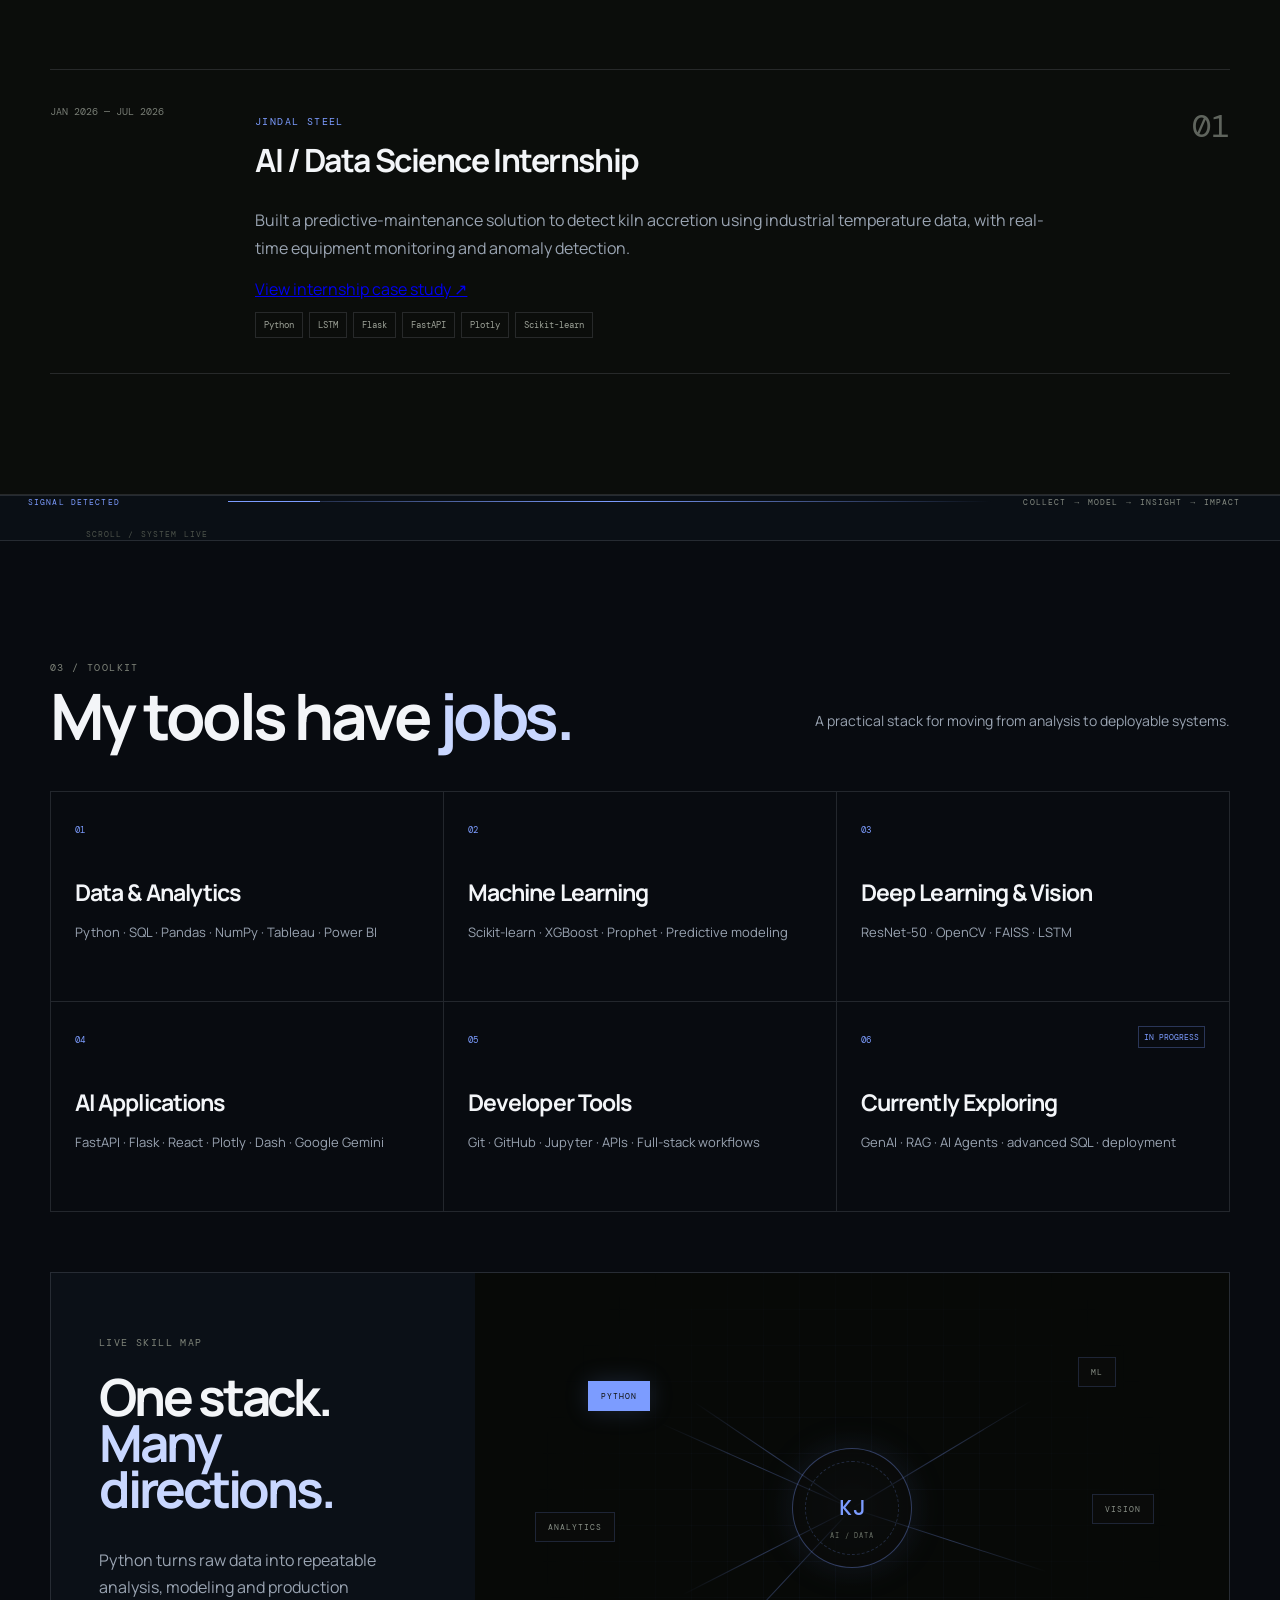
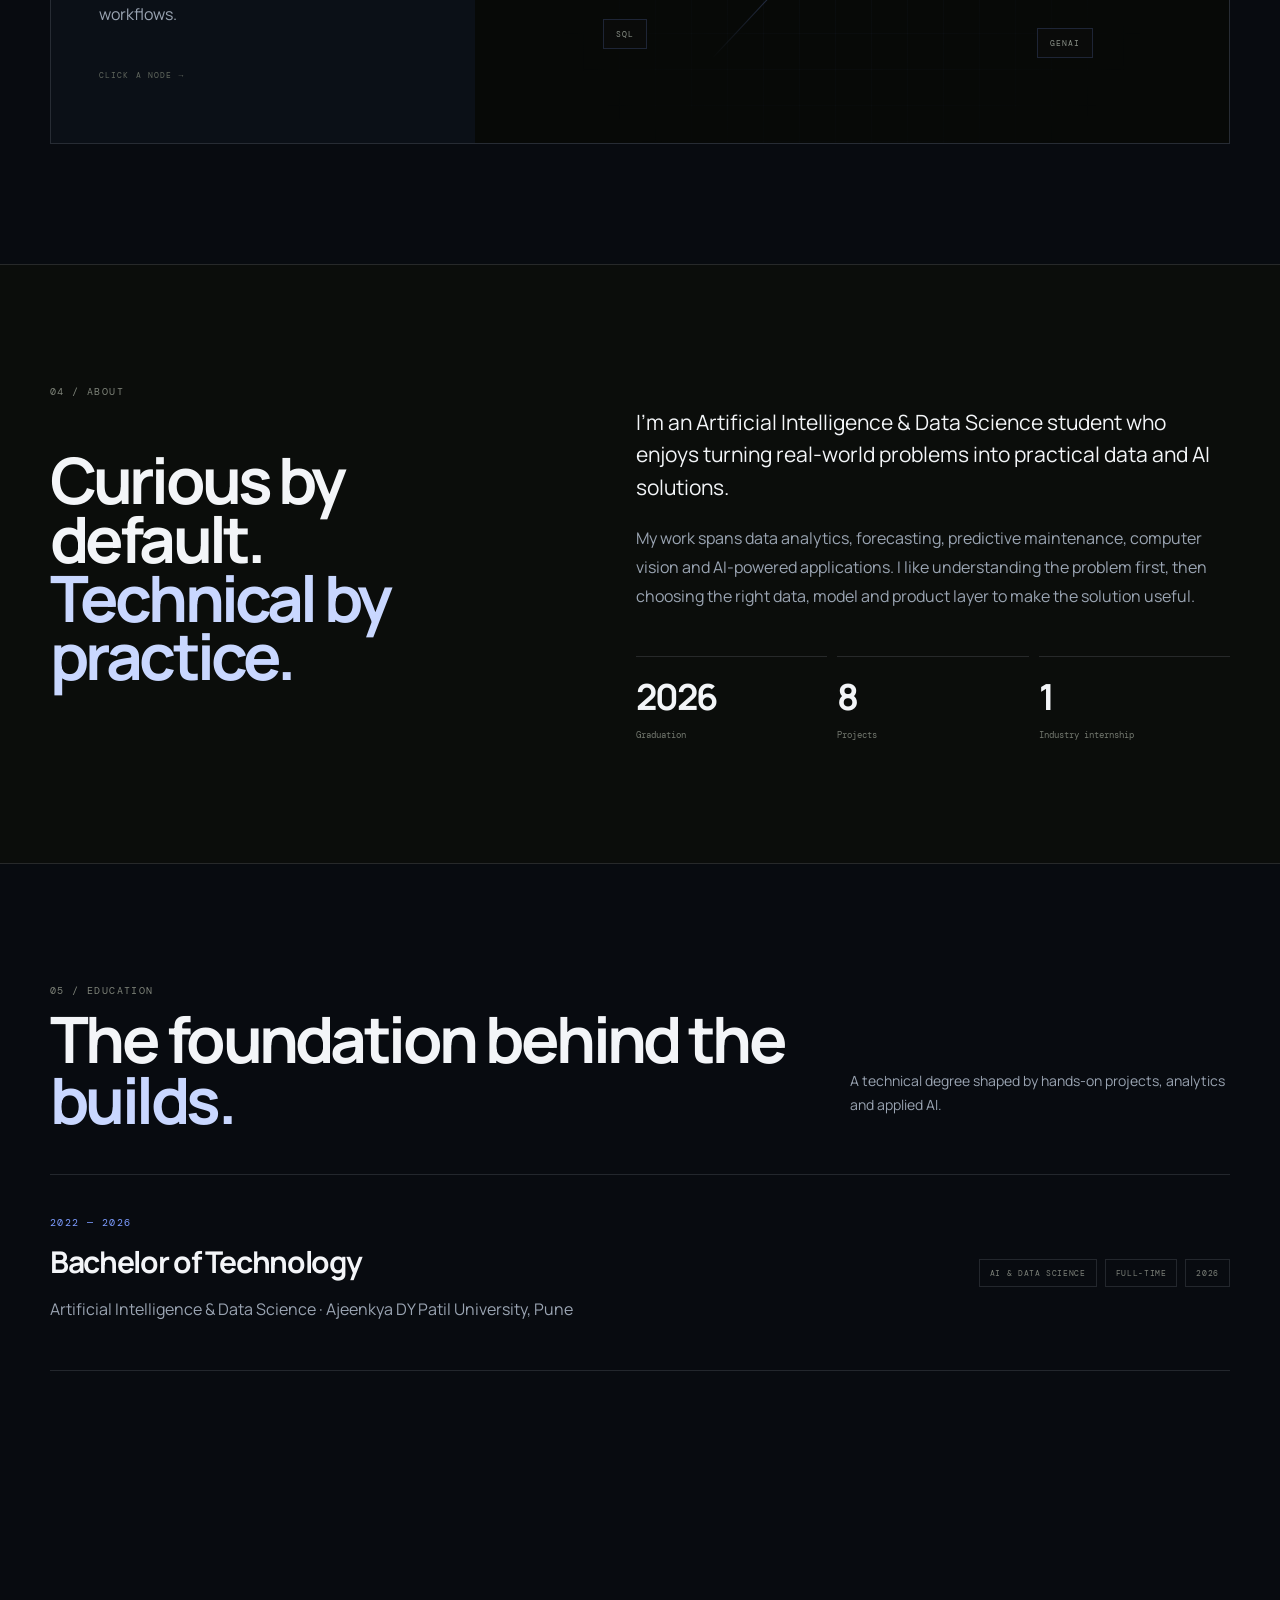
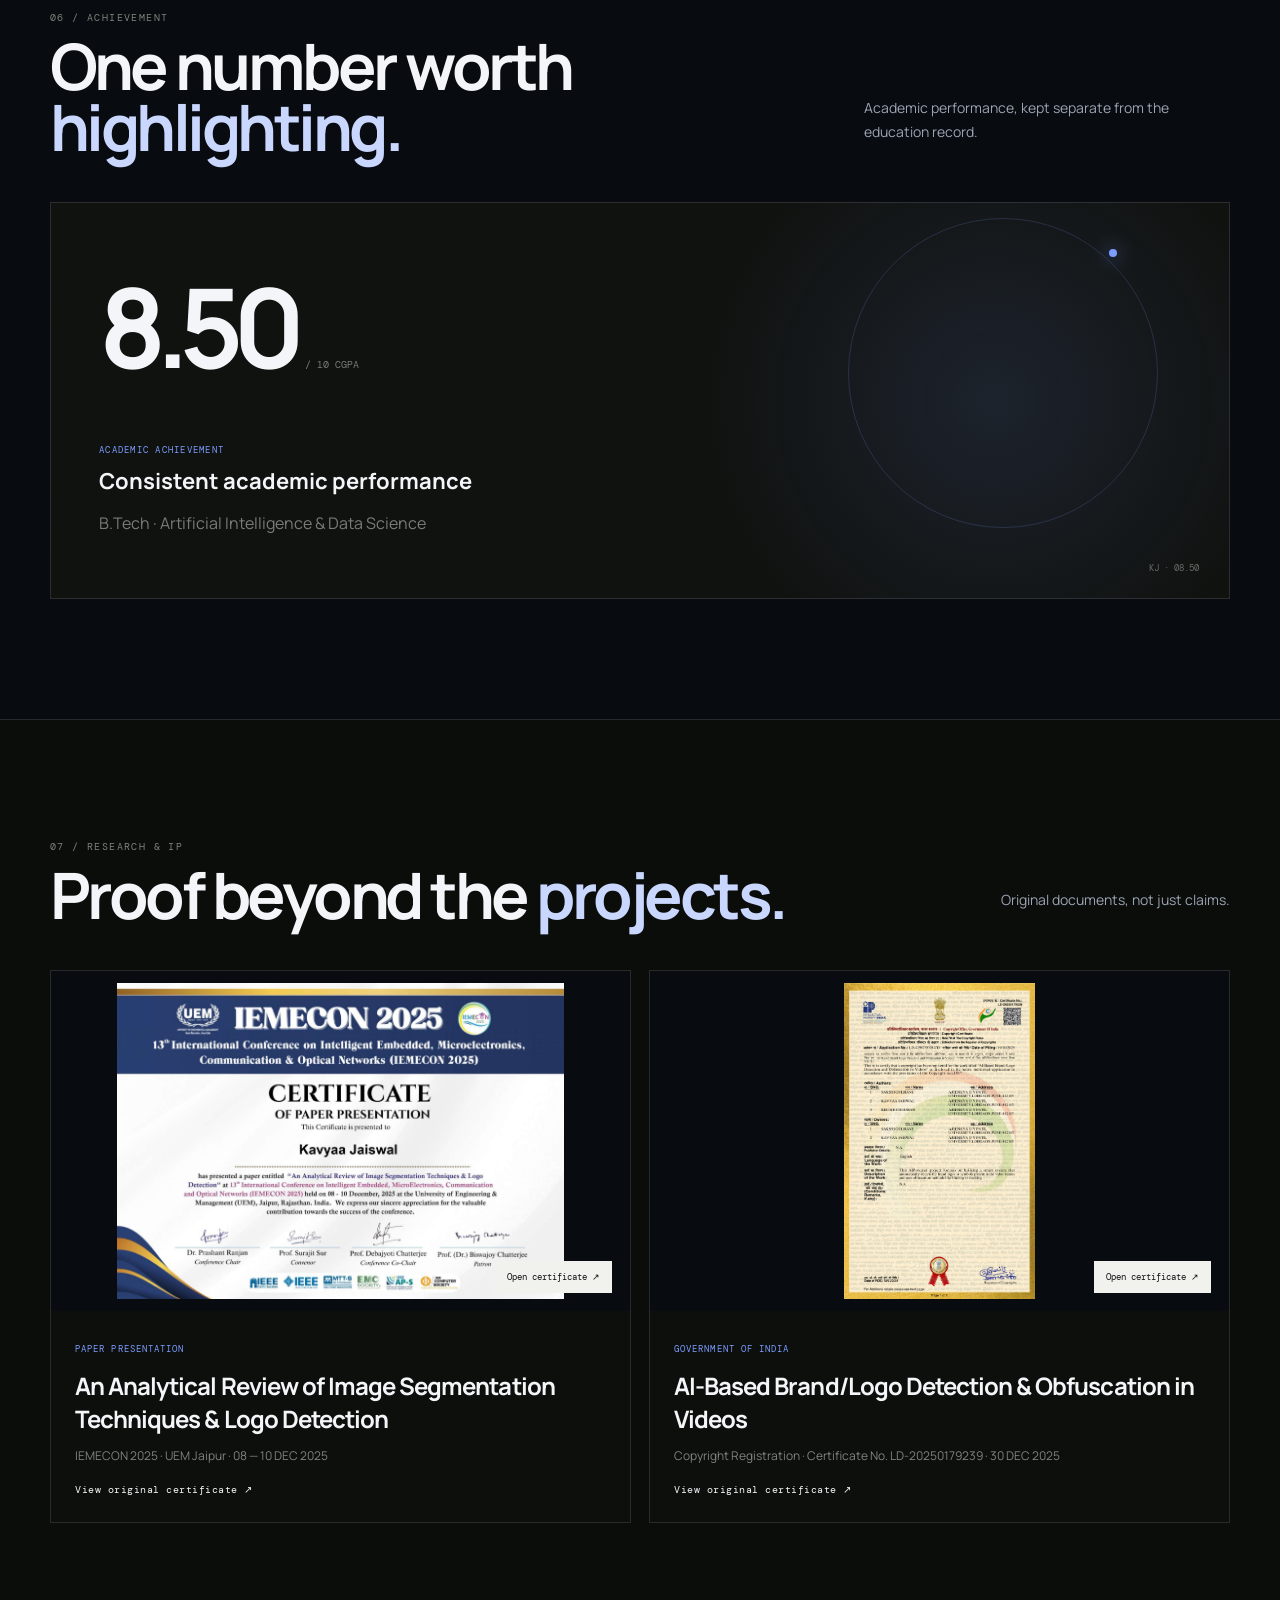
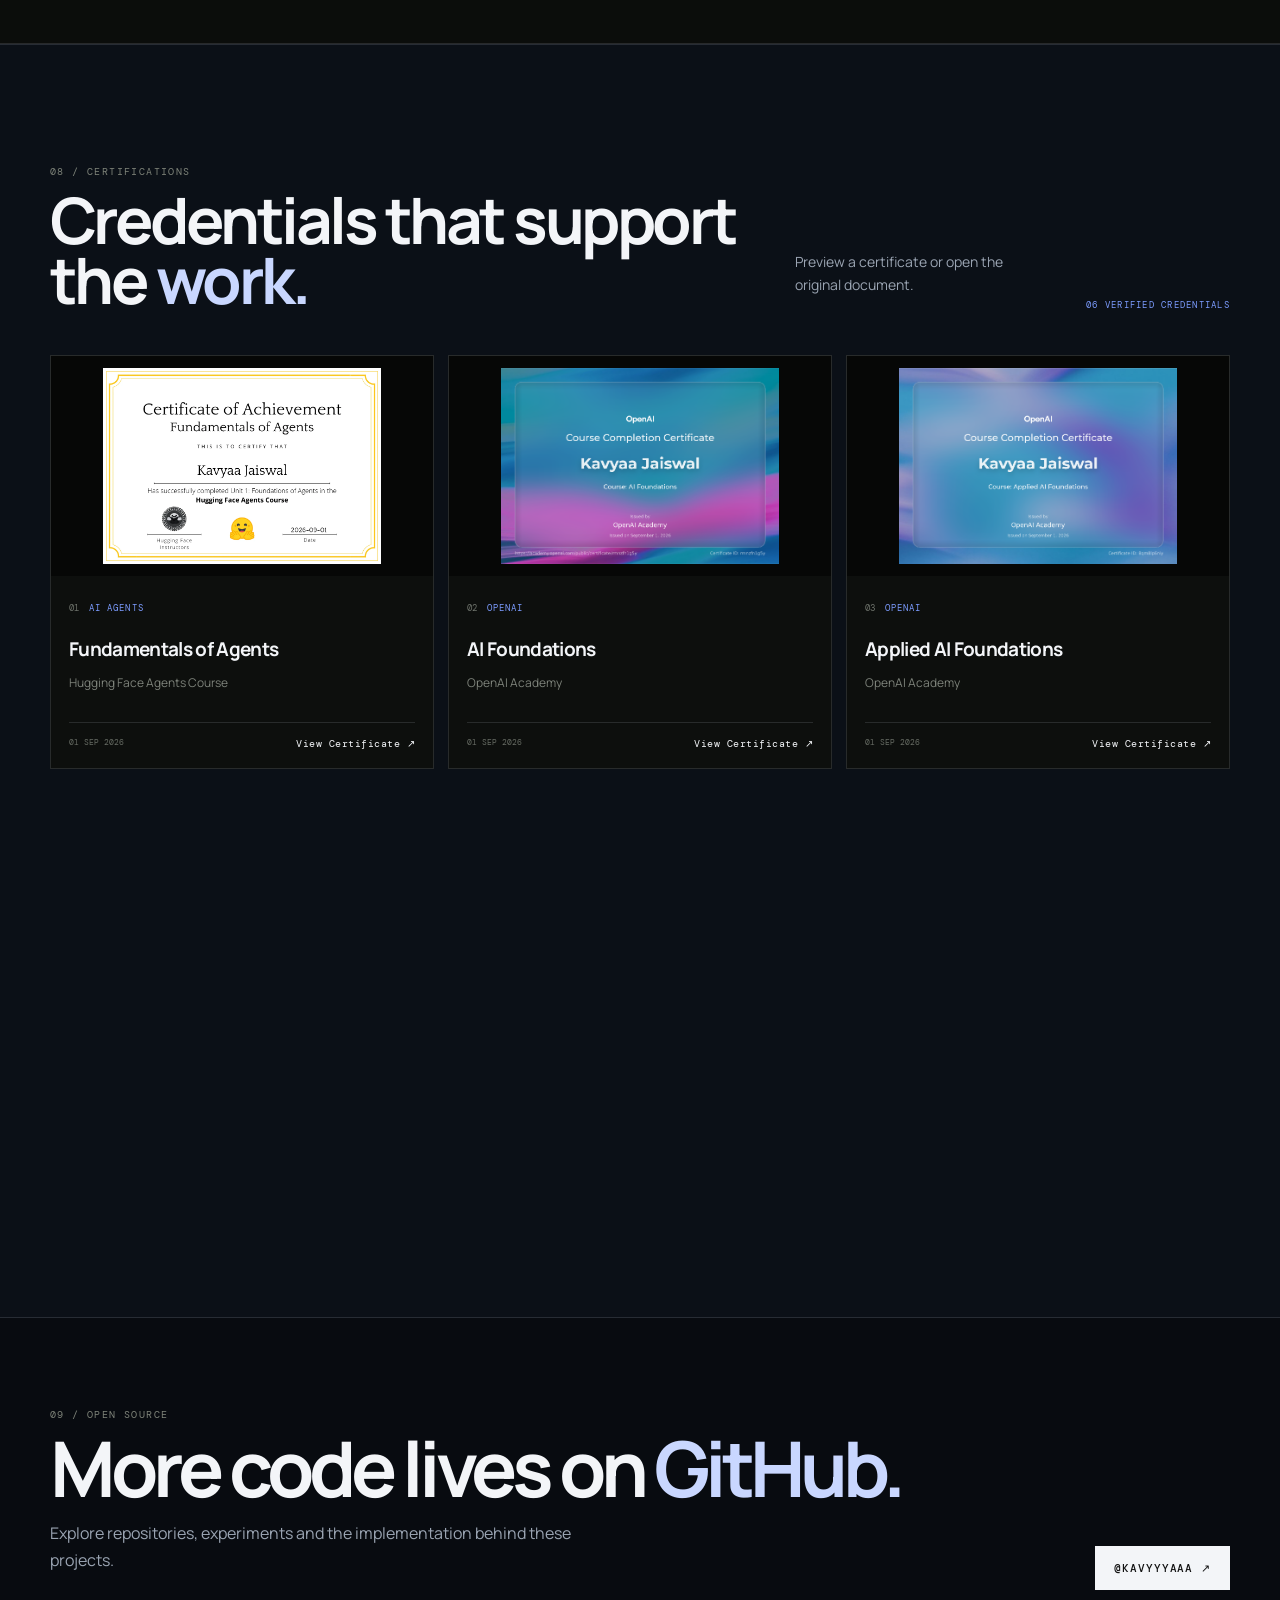
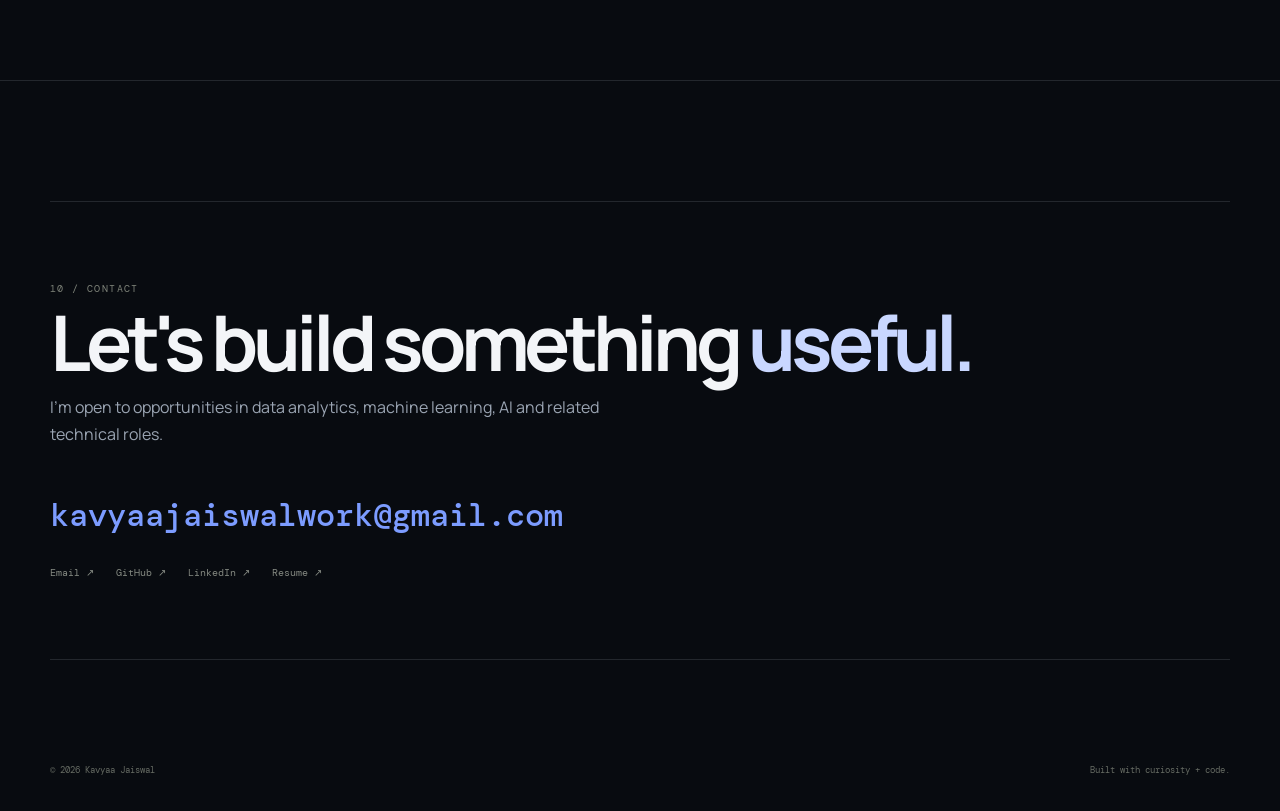
==== commit 87f82aa0: "Refine professional AI portfolio theme" ====
--- a/index.html
+++ b/index.html
@@ -11,7 +11,7 @@
   <meta property="og:description" content="AI & Data Science portfolio — analytics, ML, forecasting, computer vision and practical AI systems.">
   <meta property="og:type" content="website">
   <meta property="og:image" content="assets/og-image.svg">
-  <meta name="theme-color" content="#090a09">
+  <meta name="theme-color" content="#080b10">
   <link rel="preconnect" href="https://fonts.googleapis.com">
   <link rel="preconnect" href="https://fonts.gstatic.com" crossorigin>
   <link href="https://fonts.googleapis.com/css2?family=DM+Mono:wght@400;500&family=Manrope:wght@400;500;600;700;800&display=swap" rel="stylesheet">
@@ -80,7 +80,7 @@
           <div class="pass-status"><span></span> SYSTEMS ONLINE</div>
         </div>
         <div class="pass-name">Kavyaa Jaiswal</div>
-        <div class="pass-sub">AI · DATA SCIENCE / BUILDER</div>
+        <div class="pass-sub">AI · DATA / SYSTEMS BUILDER</div>
         <div class="pass-grid"><div><small>FOCUS</small><strong>ML + AI</strong></div><div><small>STACK</small><strong>PY / SQL</strong></div><div><small>BUILD</small><strong>8 PROJECTS</strong></div><div><small>YEAR</small><strong>2026</strong></div></div>
         <div class="pass-button"><span>●</span> ASK THE PORTFOLIO ANYTHING →</div>
       </div>
@@ -89,7 +89,7 @@
     <section class="ticker"><div class="ticker-track"><span>DATA ANALYTICS</span><b>✦</b><span>MACHINE LEARNING</span><b>✦</b><span>FORECASTING</span><b>✦</b><span>COMPUTER VISION</span><b>✦</b><span>GENAI</span><b>✦</b><span>PREDICTIVE MAINTENANCE</span><b>✦</b><span>DATA ANALYTICS</span><b>✦</b></div></section>
 
     <section id="work" class="section container">
-      <div class="section-head reveal"><div><p class="section-kicker">01 / SELECTED WORK</p><h2>Things I've <em>built.</em></h2></div><p class="section-intro">Eight projects across analytics, ML, forecasting, computer vision and AI applications.</p></div>
+      <div class="section-head reveal"><div><p class="section-kicker">01 / SELECTED WORK</p><h2>Things I've <em>built.</em></h2></div><p class="section-intro">Eight systems across analytics, machine learning, forecasting, computer vision and applied AI.</p></div>
       <div class="project-story" id="projectStory">
         <div class="project-sticky">
       <div class="project-stage reveal" id="projectStage">
--- a/styles.css
+++ b/styles.css
@@ -1,4 +1,4 @@
-:root{--bg:#090a09;--bg2:#0d0f0d;--text:#f1f2ed;--muted:#9b9e98;--line:rgba(235,240,228,.13);--accent:#b8ff3d;--accent2:#d8ff92;--card:rgba(17,19,17,.72);--max:1180px}*{box-sizing:border-box}html{scroll-behavior:smooth}body{margin:0;background:var(--bg);color:var(--text);font-family:Manrope,system-ui,sans-serif;overflow-x:hidden}body:before{content:"";position:fixed;inset:0;pointer-events:none;background:linear-gradient(90deg,rgba(255,255,255,.018) 1px,transparent 1px),linear-gradient(rgba(255,255,255,.012) 1px,transparent 1px);background-size:80px 80px;mask-image:linear-gradient(to bottom,black,transparent 80%);z-index:-3}.container{width:min(calc(100% - 56px),var(--max));margin:auto}.mono,.section-kicker,.eyebrow,.hero-role,.hero-label,.hero-facts,.cert-count{font-family:"DM Mono",monospace;letter-spacing:.14em}.scroll-progress{position:fixed;top:0;left:0;width:0;height:2px;background:var(--accent);z-index:1000}.ambient{position:fixed;width:360px;height:360px;border-radius:50%;filter:blur(70px);opacity:.08;pointer-events:none;z-index:-2}.ambient-a{background:var(--accent);top:10%;right:-140px}.ambient-b{background:#6affb2;bottom:8%;left:-180px}.intro-screen{position:fixed;inset:0;background:#080908;z-index:2000;display:grid;place-items:center;overflow:hidden;transition:opacity .65s,visibility .65s}.intro-screen.is-hidden{opacity:0;visibility:hidden;pointer-events:none}.intro-grid{pointer-events:none;position:absolute;inset:0;background:linear-gradient(rgba(184,255,61,.07) 1px,transparent 1px),linear-gradient(90deg,rgba(184,255,61,.07) 1px,transparent 1px);background-size:64px 64px;mask-image:radial-gradient(circle at center,black,transparent 72%)}.intro-glow{pointer-events:none;position:absolute;border-radius:50%;filter:blur(60px);opacity:.16}.intro-glow-a{width:300px;height:300px;background:var(--accent);right:8%;top:18%}.intro-glow-b{width:260px;height:260px;background:#5cffd2;left:6%;bottom:10%}.intro-content{width:min(950px,calc(100% - 48px));position:relative;z-index:9999;pointer-events:auto}.intro-kicker{font:500 12px "DM Mono";letter-spacing:.18em;color:#aeb3aa}.intro-kicker span,.pulse{display:inline-block;width:7px;height:7px;border-radius:50%;background:var(--accent);box-shadow:0 0 18px var(--accent);margin-right:8px}.intro-title{font-size:clamp(52px,8vw,116px);line-height:.9;letter-spacing:-.07em;margin:28px 0 38px;font-weight:800}.intro-title span,.intro-title em{display:block;font-style:normal}.intro-title em{color:var(--accent2);font-weight:600;transform:translateX(5vw);animation:introSlide 1.1s cubic-bezier(.2,.8,.2,1) .25s both}.intro-title span{animation:introSlide .9s cubic-bezier(.2,.8,.2,1) both}@keyframes introSlide{from{opacity:0;transform:translateY(28px)}to{opacity:1;transform:none}}.intro-actions{display:flex;gap:12px;position:relative;z-index:99999;pointer-events:auto}.intro-enter,.intro-skip{position:relative;z-index:999999;pointer-events:auto;border:1px solid var(--line);background:transparent;color:var(--text);padding:14px 20px;font:500 12px "DM Mono";text-transform:uppercase;letter-spacing:.12em;cursor:pointer}.intro-enter{background:var(--text);color:#111;border-color:var(--text)}.intro-enter span{color:#6aa900}.intro-corner{pointer-events:none;position:absolute;right:28px;bottom:24px;font:10px "DM Mono";letter-spacing:.15em;color:#686c66}.intro-corner span{color:var(--accent)}.nav-wrap{position:sticky;top:0;z-index:100;background:rgba(9,10,9,.88);backdrop-filter:blur(10px);border-bottom:1px solid var(--line)}.nav{min-height:78px;display:flex;align-items:center;justify-content:space-between;gap:24px}.brand{display:flex;align-items:center;gap:12px;color:var(--text);text-decoration:none}.brand-mark{width:38px;height:38px;border:1px solid var(--line);display:grid;place-items:center;color:var(--accent);font:500 12px "DM Mono"}.brand strong{display:block;font-size:14px}.brand small{display:block;font:9px "DM Mono";letter-spacing:.12em;color:#73776f;margin-top:3px}.nav-links{display:flex;gap:26px}.nav-links a,.nav-cta{color:#969a93;text-decoration:none;font:500 11px "DM Mono";letter-spacing:.1em;text-transform:uppercase;transition:.2s}.nav-links a:hover,.nav-cta:hover{color:var(--accent)}.nav-cta{border:1px solid var(--line);padding:11px 16px;color:var(--text)}.menu-btn{display:none;background:none;border:0;color:var(--text);font-size:20px}.hero{min-height:calc(100vh - 78px);display:grid;grid-template-columns:1.1fr .9fr;gap:80px;align-items:center;padding:70px 0 90px}.eyebrow{font-size:10px;color:#969b92;margin:0 0 24px}.hero-label{font-size:10px;color:#656a63;margin-bottom:18px}.hero h1{font-size:clamp(72px,9vw,132px);line-height:.82;letter-spacing:-.075em;margin:0;font-weight:800}.hero h1 span{color:var(--accent2)}.hero-role{font-size:10px;color:#a1a59e;margin:28px 0 18px}.hero-role i{font-style:normal;color:var(--accent)}.hero-text{font-size:16px;line-height:1.75;color:var(--muted);max-width:650px}.hero-actions{display:flex;gap:10px;margin-top:30px}.btn{display:inline-flex;align-items:center;gap:12px;text-decoration:none;padding:14px 18px;border:1px solid var(--line);font:500 11px "DM Mono";letter-spacing:.08em;text-transform:uppercase}.btn-primary{background:var(--text);color:#111;border-color:var(--text)}.btn-ghost{color:var(--text)}.hero-facts{display:flex;flex-wrap:wrap;gap:12px;margin-top:28px;font-size:9px;color:#73776f}.hero-facts span{border-left:1px solid var(--line);padding-left:12px}.hero-pass{border:1px solid rgba(240,244,232,.16);background:linear-gradient(145deg,#171a17,#0c0e0c);padding:18px;box-shadow:0 30px 80px rgba(0,0,0,.32);transform:rotate(1deg);position:relative}.hero-pass:before{content:"";position:absolute;inset:8px;border:1px solid rgba(184,255,61,.06);pointer-events:none}.pass-top{display:flex;justify-content:space-between;font:9px "DM Mono";letter-spacing:.14em;color:#777c74}.pass-screen{height:280px;margin:16px 0;background:radial-gradient(circle at 72% 30%,rgba(184,255,61,.18),transparent 35%),#0a0c0a;border:1px solid var(--line);position:relative;overflow:hidden}.pass-screen:after{content:"";position:absolute;left:0;right:0;top:40%;height:1px;background:linear-gradient(90deg,transparent,var(--accent),transparent);opacity:.35;animation:scan 4s linear infinite}@keyframes scan{0%{transform:translateY(-110px)}100%{transform:translateY(220px)}}.mini-chart{position:absolute;left:18px;right:18px;bottom:42px;height:80px;display:flex;align-items:flex-end;gap:9px}.mini-chart i{display:block;flex:1;background:linear-gradient(to top,rgba(184,255,61,.1),var(--accent));height:var(--h,45%);opacity:.65}.mini-chart i:nth-child(1){height:24%}.mini-chart i:nth-child(2){height:38%}.mini-chart i:nth-child(3){height:30%}.mini-chart i:nth-child(4){height:62%}.mini-chart i:nth-child(5){height:49%}.mini-chart i:nth-child(6){height:76%}.mini-chart i:nth-child(7){height:91%}.mini-chart i:nth-child(8){height:70%}.pass-orbit{width:160px;height:160px;border:1px solid rgba(184,255,61,.35);border-radius:50%;position:absolute;right:-20px;top:24px;transform:rotate(-25deg)}.pass-orbit:after{content:"";position:absolute;width:7px;height:7px;border-radius:50%;background:var(--accent);right:14px;top:20px;box-shadow:0 0 18px var(--accent)}.pass-status{position:absolute;top:16px;right:16px;font:9px "DM Mono";color:#b9c0b2}.pass-status span{display:inline-block;width:6px;height:6px;border-radius:50%;background:var(--accent);margin-right:6px}.pass-name{font:500 28px "DM Mono";letter-spacing:-.05em}.pass-sub{font:9px "DM Mono";color:#777c75;letter-spacing:.16em;margin:4px 0 24px}.pass-grid{display:grid;grid-template-columns:1fr 1fr;gap:18px 30px;border-top:1px solid var(--line);padding-top:18px}.pass-grid small{display:block;color:#666b63;font:8px "DM Mono";margin-bottom:4px}.pass-grid strong{font:11px "DM Mono"}.pass-button{margin-top:24px;border:1px solid var(--line);padding:13px;text-align:center;font:9px "DM Mono";letter-spacing:.12em}.pass-button span{color:var(--accent)}.ticker{overflow:hidden;border-top:1px solid var(--line);border-bottom:1px solid var(--line);background:#0c0e0c}.ticker-track{width:max-content;display:flex;gap:22px;align-items:center;padding:16px 0;animation:ticker 24s linear infinite;font:500 10px "DM Mono";letter-spacing:.18em;color:#7e837b}@keyframes ticker{to{transform:translateX(-50%)}}.ticker b{color:var(--accent)}.section{padding:120px 0}.section-alt{background:#0b0d0b;border-top:1px solid var(--line);border-bottom:1px solid var(--line)}.section-head{display:flex;justify-content:space-between;gap:50px;align-items:end;margin-bottom:44px}.section-kicker{font-size:10px;color:#7e8379;margin:0 0 12px}.section-head h2{font-size:clamp(38px,5vw,70px);line-height:.95;letter-spacing:-.055em;margin:0}.section-head h2 em,.about-label em,.github-inner em,.contact-card em{font-style:normal;color:var(--accent2)}.section-intro{max-width:420px;color:var(--muted);line-height:1.7;font-size:14px}.project-grid{display:grid;grid-template-columns:repeat(2,1fr);gap:14px}.project-card{min-height:310px;border:1px solid var(--line);background:linear-gradient(145deg,rgba(22,24,21,.9),rgba(11,13,11,.9));padding:24px;display:flex;flex-direction:column;justify-content:space-between;transition:transform .25s,border-color .25s,background .25s}.project-card:hover{transform:translateY(-5px);border-color:rgba(184,255,61,.35);background:linear-gradient(145deg,rgba(28,31,26,.96),rgba(11,13,11,.96))}.project-top{display:flex;justify-content:space-between;font:9px "DM Mono";color:#747970;letter-spacing:.12em}.project-type{color:var(--accent)}.project-card h3{font-size:28px;letter-spacing:-.045em;margin:55px 0 10px}.project-card p,.mini-project p{font-size:13px;line-height:1.7;color:var(--muted);max-width:650px}.project-bottom{margin-top:26px}.tech-list{display:flex;flex-wrap:wrap;gap:6px;margin-top:12px}.tech-list span{border:1px solid var(--line);padding:6px 8px;color:#9da298;font:9px "DM Mono"}.project-links{display:flex;gap:14px;flex-wrap:wrap;margin-top:15px}.project-links a,.research-link,.cert-footer a{color:var(--text);text-decoration:none;font:10px "DM Mono";letter-spacing:.05em}.project-links a:hover,.research-link:hover,.cert-footer a:hover{color:var(--accent)}.all-work-head{display:flex;justify-content:space-between;align-items:end;margin-top:90px;margin-bottom:25px}.all-work-head h3{font-size:34px;letter-spacing:-.05em;margin:0}.filters{display:flex;gap:7px;flex-wrap:wrap}.filter{border:1px solid var(--line);background:none;color:#7f847c;padding:8px 10px;font:9px "DM Mono";cursor:pointer}.filter.active,.filter:hover{border-color:rgba(184,255,61,.5);color:var(--accent)}.all-projects{display:grid;grid-template-columns:repeat(4,1fr);border-top:1px solid var(--line)}.mini-project{padding:22px 18px;border-right:1px solid var(--line);border-bottom:1px solid var(--line);min-height:230px}.mini-project:nth-child(4n){border-right:0}.mini-project h4{font-size:18px;margin:22px 0 7px;letter-spacing:-.035em}.story-section{padding:120px 0}.story-grid{display:grid;grid-template-columns:.8fr 1.2fr;gap:80px;align-items:start}.story-sticky{position:sticky;top:130px;padding:25px 0}.story-index{font-size:10px;color:var(--accent);margin:0 0 20px}.story-sticky h3{font-size:clamp(54px,7vw,100px);letter-spacing:-.07em;line-height:.85;margin:0 0 22px}.story-sticky>p:not(.story-index){max-width:420px;color:var(--muted);font-size:16px;line-height:1.7}.story-meter{width:160px;height:1px;background:var(--line);margin-top:32px}.story-meter span{display:block;width:33%;height:100%;background:var(--accent);transition:width .45s}.story-steps{display:flex;flex-direction:column;gap:10px}.story-step{min-height:42vh;border-top:1px solid var(--line);padding:42px 0;display:grid;grid-template-columns:55px 1fr;gap:22px;opacity:.32;transition:opacity .4s,transform .4s}.story-step.active{opacity:1;transform:translateX(8px)}.story-step>span{font:11px "DM Mono";color:#6d726b}.story-step small{font:9px "DM Mono";color:var(--accent);letter-spacing:.15em}.story-step h3{font-size:clamp(32px,4vw,56px);letter-spacing:-.055em;margin:9px 0}.story-step p{color:var(--muted);line-height:1.75;max-width:570px}.experience-card{margin-top:80px;border-top:1px solid var(--line);border-bottom:1px solid var(--line);display:grid;grid-template-columns:170px 1fr;gap:35px;padding:35px 0}.exp-date{font:10px "DM Mono";color:#777c74}.exp-title-row{display:flex;justify-content:space-between}.exp-title-row .mono{font-size:10px;color:var(--accent)}.exp-title-row h3{font-size:32px;margin:8px 0;letter-spacing:-.045em}.exp-index{font:32px "DM Mono";color:#5f645d}.exp-main>p{color:var(--muted);line-height:1.75;max-width:800px}.skills-grid{display:grid;grid-template-columns:repeat(3,1fr);border-top:1px solid var(--line);border-left:1px solid var(--line)}.skill-card{min-height:210px;border-right:1px solid var(--line);border-bottom:1px solid var(--line);padding:24px;position:relative}.skill-no{font:9px "DM Mono";color:var(--accent)}.skill-card h3{font-size:23px;letter-spacing:-.04em;margin:38px 0 8px}.skill-card p{color:var(--muted);line-height:1.7;font-size:13px}.learning-badge{position:absolute;top:24px;right:24px;color:var(--accent);font:8px "DM Mono";border:1px solid rgba(184,255,61,.3);padding:5px}.about-grid{display:grid;grid-template-columns:.9fr 1.1fr;gap:100px}.about-label h2{font-size:clamp(45px,5vw,72px);letter-spacing:-.06em;line-height:.92}.about-copy .lead{font-size:21px;line-height:1.55}.about-copy>p:not(.lead){color:var(--muted);line-height:1.8}.stats{display:grid;grid-template-columns:repeat(3,1fr);gap:10px;margin-top:45px}.stats div{border-top:1px solid var(--line);padding-top:15px}.stats strong{display:block;font-size:36px;letter-spacing:-.06em}.stats span{font:9px "DM Mono";color:#747970}.education-card{border-top:1px solid var(--line);border-bottom:1px solid var(--line);padding:34px 0;display:flex;justify-content:space-between;align-items:center}.education-main .mono{font-size:10px;color:var(--accent)}.education-main h3{font-size:30px;letter-spacing:-.045em;margin:10px 0}.education-main p{color:var(--muted)}.education-score{text-align:right}.education-score span,.education-score small{display:block;font:9px "DM Mono";color:#747970}.education-score strong{font-size:70px;letter-spacing:-.08em;color:var(--accent2)}.achievement-hero{position:relative;min-height:340px;border:1px solid var(--line);overflow:hidden;padding:48px;background:radial-gradient(circle at 80% 50%,rgba(184,255,61,.12),transparent 30%),#101210}.achievement-orbit{position:absolute;width:310px;height:310px;border:1px solid rgba(184,255,61,.18);border-radius:50%;right:6%;top:15px}.achievement-orbit:after{content:"";position:absolute;width:8px;height:8px;background:var(--accent);border-radius:50%;top:30px;right:40px;box-shadow:0 0 20px var(--accent)}.achievement-value strong{font-size:110px;letter-spacing:-.09em}.achievement-value span{font:10px "DM Mono";color:#777c74;margin-left:10px}.achievement-copy{margin-top:35px}.achievement-copy .mono{font-size:9px;color:var(--accent)}.achievement-copy h3{font-size:22px;margin:8px 0}.achievement-copy p{color:#777c74}.achievement-code{position:absolute;right:30px;bottom:24px;font:9px "DM Mono";color:#676c64}.research-grid{display:grid;grid-template-columns:1fr 1fr;gap:18px}.research-card{border:1px solid var(--line);background:#0d0f0d}.research-preview{position:relative;background:#080908;padding:12px;height:340px;overflow:hidden}.research-preview img{width:100%;height:100%;object-fit:contain;transition:transform .35s}.research-card:hover img{transform:scale(1.03)}.preview-open{position:absolute;right:18px;bottom:18px;background:#f1f2ed;color:#111;text-decoration:none;padding:10px 12px;font:9px "DM Mono"}.research-body{padding:24px}.cert-tag{font:9px "DM Mono";letter-spacing:.12em;color:var(--accent)}.research-body h3{font-size:24px;letter-spacing:-.04em;margin:12px 0}.research-body p{color:#7f847c;font-size:12px}.certification-section{background:#090b09}.cert-count{font-size:9px;color:var(--accent);white-space:nowrap}.cert-grid{display:grid;grid-template-columns:repeat(3,1fr);gap:14px}.cert-card{border:1px solid var(--line);background:#0d0f0d;transition:transform .25s,border-color .25s}.cert-card:hover{transform:translateY(-5px);border-color:rgba(184,255,61,.35)}.cert-preview{display:block;height:220px;background:#060706;padding:12px;overflow:hidden}.cert-preview img{width:100%;height:100%;object-fit:contain}.cert-body{padding:18px}.cert-index{font:9px "DM Mono";color:#6e736b;margin-right:10px}.cert-body h3{font-size:19px;margin:20px 0 5px;letter-spacing:-.035em}.cert-body p{font-size:12px;color:#7d827a;min-height:32px}.cert-footer{display:flex;justify-content:space-between;gap:10px;border-top:1px solid var(--line);padding-top:14px;margin-top:16px;font:8px "DM Mono";color:#676c64}.github-band{border-bottom:1px solid var(--line);padding:90px 0}.github-inner{display:flex;justify-content:space-between;align-items:end;gap:40px}.github-inner h2,.contact-card h2{font-size:clamp(42px,6vw,80px);line-height:.92;letter-spacing:-.065em;margin:0}.github-inner p:not(.section-kicker),.contact-card>p:not(.section-kicker){color:var(--muted);line-height:1.7;max-width:560px}.contact-section{padding-bottom:80px}.contact-card{padding:80px 0;border-top:1px solid var(--line);border-bottom:1px solid var(--line)}.email{display:inline-block;margin:30px 0;color:var(--accent);font:500 clamp(18px,3vw,32px) "DM Mono";text-decoration:none}.contact-links{display:flex;gap:22px;flex-wrap:wrap}.contact-links a{color:#858a82;text-decoration:none;font:10px "DM Mono"}.contact-links a:hover{color:var(--accent)}.footer{display:flex;justify-content:space-between;padding:24px 0 35px;color:#666b63;font:9px "DM Mono"}.reveal{opacity:0;transform:translateY(22px);transition:opacity .65s ease,transform .65s ease}.reveal.visible{opacity:1;transform:none}@media(max-width:900px){.nav-links{display:none}.menu-btn{display:block}.nav.open .nav-links{display:flex;position:absolute;top:78px;left:0;right:0;background:#090a09;border-bottom:1px solid var(--line);padding:20px 28px;flex-direction:column}.hero{grid-template-columns:1fr;gap:50px}.hero-pass{max-width:620px}.project-grid{grid-template-columns:1fr}.all-projects{grid-template-columns:repeat(2,1fr)}.mini-project:nth-child(2n){border-right:0}.skills-grid{grid-template-columns:repeat(2,1fr)}.story-grid{grid-template-columns:1fr;gap:30px}.story-sticky{position:relative;top:auto}.story-steps{gap:0}.story-step{min-height:260px}.research-grid,.cert-grid{grid-template-columns:1fr 1fr}.about-grid{grid-template-columns:1fr;gap:30px}.experience-card{grid-template-columns:1fr}.github-inner{align-items:start;flex-direction:column}}@media(max-width:620px){.container{width:min(calc(100% - 30px),var(--max))}.nav{min-height:68px}.brand strong{font-size:12px}.nav-cta{padding:9px 11px}.hero{padding:55px 0 70px}.hero h1{font-size:68px}.hero-text{font-size:14px}.hero-pass{transform:none}.pass-screen{height:220px}.section,.story-section{padding:80px 0}.section-head{display:block;margin-bottom:30px}.section-intro{margin-top:18px}.all-projects,.skills-grid,.research-grid,.cert-grid{grid-template-columns:1fr}.mini-project:nth-child(n){border-right:0}.story-step{grid-template-columns:35px 1fr}.story-sticky h3{font-size:62px}.education-card{display:block}.education-score{text-align:left;margin-top:25px}.achievement-hero{padding:28px;min-height:300px}.achievement-value strong{font-size:76px}.achievement-orbit{right:-110px}.github-inner h2,.contact-card h2{font-size:50px}.footer{display:block}.footer span{display:block;margin-top:8px}.intro-title{font-size:52px}.intro-title em{transform:none}.intro-actions{flex-wrap:wrap}}
+:root{--bg:#080b10;--bg2:#0d1219;--text:#f3f5f8;--muted:#9aa4b2;--line:rgba(220,230,245,.13);--accent:#7c9cff;--accent2:#c9d7ff;--card:rgba(15,20,28,.84);--max:1180px}*{box-sizing:border-box}html{scroll-behavior:smooth}body{margin:0;background:var(--bg);color:var(--text);font-family:Manrope,system-ui,sans-serif;overflow-x:hidden}body:before{content:"";position:fixed;inset:0;pointer-events:none;background:linear-gradient(90deg,rgba(255,255,255,.018) 1px,transparent 1px),linear-gradient(rgba(255,255,255,.012) 1px,transparent 1px);background-size:80px 80px;mask-image:linear-gradient(to bottom,black,transparent 80%);z-index:-3}.container{width:min(calc(100% - 56px),var(--max));margin:auto}.mono,.section-kicker,.eyebrow,.hero-role,.hero-label,.hero-facts,.cert-count{font-family:"DM Mono",monospace;letter-spacing:.14em}.scroll-progress{position:fixed;top:0;left:0;width:0;height:2px;background:var(--accent);z-index:1000}.ambient{position:fixed;width:360px;height:360px;border-radius:50%;filter:blur(70px);opacity:.08;pointer-events:none;z-index:-2}.ambient-a{background:var(--accent);top:10%;right:-140px}.ambient-b{background:#7ed2e0;bottom:8%;left:-180px}.intro-screen{position:fixed;inset:0;background:#080b10;z-index:2000;display:grid;place-items:center;overflow:hidden;transition:opacity .65s,visibility .65s}.intro-screen.is-hidden{opacity:0;visibility:hidden;pointer-events:none}.intro-grid{pointer-events:none;position:absolute;inset:0;background:linear-gradient(rgba(124,156,255,.07) 1px,transparent 1px),linear-gradient(90deg,rgba(124,156,255,.07) 1px,transparent 1px);background-size:64px 64px;mask-image:radial-gradient(circle at center,black,transparent 72%)}.intro-glow{pointer-events:none;position:absolute;border-radius:50%;filter:blur(60px);opacity:.16}.intro-glow-a{width:300px;height:300px;background:var(--accent);right:8%;top:18%}.intro-glow-b{width:260px;height:260px;background:#7ed2e0;left:6%;bottom:10%}.intro-content{width:min(950px,calc(100% - 48px));position:relative;z-index:9999;pointer-events:auto}.intro-kicker{font:500 12px "DM Mono";letter-spacing:.18em;color:#aeb3aa}.intro-kicker span,.pulse{display:inline-block;width:7px;height:7px;border-radius:50%;background:var(--accent);box-shadow:0 0 18px var(--accent);margin-right:8px}.intro-title{font-size:clamp(52px,8vw,116px);line-height:.9;letter-spacing:-.07em;margin:28px 0 38px;font-weight:800}.intro-title span,.intro-title em{display:block;font-style:normal}.intro-title em{color:var(--accent2);font-weight:600;transform:translateX(5vw);animation:introSlide 1.1s cubic-bezier(.2,.8,.2,1) .25s both}.intro-title span{animation:introSlide .9s cubic-bezier(.2,.8,.2,1) both}@keyframes introSlide{from{opacity:0;transform:translateY(28px)}to{opacity:1;transform:none}}.intro-actions{display:flex;gap:12px;position:relative;z-index:99999;pointer-events:auto}.intro-enter,.intro-skip{position:relative;z-index:999999;pointer-events:auto;border:1px solid var(--line);background:transparent;color:var(--text);padding:14px 20px;font:500 12px "DM Mono";text-transform:uppercase;letter-spacing:.12em;cursor:pointer}.intro-enter{background:var(--text);color:#111;border-color:var(--text)}.intro-enter span{color:#5878c7}.intro-corner{pointer-events:none;position:absolute;right:28px;bottom:24px;font:10px "DM Mono";letter-spacing:.15em;color:#686c66}.intro-corner span{color:var(--accent)}.nav-wrap{position:sticky;top:0;z-index:100;background:rgba(9,10,9,.88);backdrop-filter:blur(10px);border-bottom:1px solid var(--line)}.nav{min-height:78px;display:flex;align-items:center;justify-content:space-between;gap:24px}.brand{display:flex;align-items:center;gap:12px;color:var(--text);text-decoration:none}.brand-mark{width:38px;height:38px;border:1px solid var(--line);display:grid;place-items:center;color:var(--accent);font:500 12px "DM Mono"}.brand strong{display:block;font-size:14px}.brand small{display:block;font:9px "DM Mono";letter-spacing:.12em;color:#73776f;margin-top:3px}.nav-links{display:flex;gap:26px}.nav-links a,.nav-cta{color:#969a93;text-decoration:none;font:500 11px "DM Mono";letter-spacing:.1em;text-transform:uppercase;transition:.2s}.nav-links a:hover,.nav-cta:hover{color:var(--accent)}.nav-cta{border:1px solid var(--line);padding:11px 16px;color:var(--text)}.menu-btn{display:none;background:none;border:0;color:var(--text);font-size:20px}.hero{min-height:calc(100vh - 78px);display:grid;grid-template-columns:1.1fr .9fr;gap:80px;align-items:center;padding:70px 0 90px}.eyebrow{font-size:10px;color:#969b92;margin:0 0 24px}.hero-label{font-size:10px;color:#656a63;margin-bottom:18px}.hero h1{font-size:clamp(72px,9vw,132px);line-height:.82;letter-spacing:-.075em;margin:0;font-weight:800}.hero h1 span{color:var(--accent2)}.hero-role{font-size:10px;color:#a1a59e;margin:28px 0 18px}.hero-role i{font-style:normal;color:var(--accent)}.hero-text{font-size:16px;line-height:1.75;color:var(--muted);max-width:650px}.hero-actions{display:flex;gap:10px;margin-top:30px}.btn{display:inline-flex;align-items:center;gap:12px;text-decoration:none;padding:14px 18px;border:1px solid var(--line);font:500 11px "DM Mono";letter-spacing:.08em;text-transform:uppercase}.btn-primary{background:var(--text);color:#111;border-color:var(--text)}.btn-ghost{color:var(--text)}.hero-facts{display:flex;flex-wrap:wrap;gap:12px;margin-top:28px;font-size:9px;color:#73776f}.hero-facts span{border-left:1px solid var(--line);padding-left:12px}.hero-pass{border:1px solid rgba(240,244,232,.16);background:linear-gradient(145deg,#171a17,#0c0e0c);padding:18px;box-shadow:0 30px 80px rgba(0,0,0,.32);transform:rotate(1deg);position:relative}.hero-pass:before{content:"";position:absolute;inset:8px;border:1px solid rgba(124,156,255,.06);pointer-events:none}.pass-top{display:flex;justify-content:space-between;font:9px "DM Mono";letter-spacing:.14em;color:#777c74}.pass-screen{height:280px;margin:16px 0;background:radial-gradient(circle at 72% 30%,rgba(124,156,255,.18),transparent 35%),#0b1017;border:1px solid var(--line);position:relative;overflow:hidden}.pass-screen:after{content:"";position:absolute;left:0;right:0;top:40%;height:1px;background:linear-gradient(90deg,transparent,var(--accent),transparent);opacity:.35;animation:scan 4s linear infinite}@keyframes scan{0%{transform:translateY(-110px)}100%{transform:translateY(220px)}}.mini-chart{position:absolute;left:18px;right:18px;bottom:42px;height:80px;display:flex;align-items:flex-end;gap:9px}.mini-chart i{display:block;flex:1;background:linear-gradient(to top,rgba(124,156,255,.1),var(--accent));height:var(--h,45%);opacity:.65}.mini-chart i:nth-child(1){height:24%}.mini-chart i:nth-child(2){height:38%}.mini-chart i:nth-child(3){height:30%}.mini-chart i:nth-child(4){height:62%}.mini-chart i:nth-child(5){height:49%}.mini-chart i:nth-child(6){height:76%}.mini-chart i:nth-child(7){height:91%}.mini-chart i:nth-child(8){height:70%}.pass-orbit{width:160px;height:160px;border:1px solid rgba(124,156,255,.35);border-radius:50%;position:absolute;right:-20px;top:24px;transform:rotate(-25deg)}.pass-orbit:after{content:"";position:absolute;width:7px;height:7px;border-radius:50%;background:var(--accent);right:14px;top:20px;box-shadow:0 0 18px var(--accent)}.pass-status{position:absolute;top:16px;right:16px;font:9px "DM Mono";color:#b9c0b2}.pass-status span{display:inline-block;width:6px;height:6px;border-radius:50%;background:var(--accent);margin-right:6px}.pass-name{font:500 28px "DM Mono";letter-spacing:-.05em}.pass-sub{font:9px "DM Mono";color:#777c75;letter-spacing:.16em;margin:4px 0 24px}.pass-grid{display:grid;grid-template-columns:1fr 1fr;gap:18px 30px;border-top:1px solid var(--line);padding-top:18px}.pass-grid small{display:block;color:#666b63;font:8px "DM Mono";margin-bottom:4px}.pass-grid strong{font:11px "DM Mono"}.pass-button{margin-top:24px;border:1px solid var(--line);padding:13px;text-align:center;font:9px "DM Mono";letter-spacing:.12em}.pass-button span{color:var(--accent)}.ticker{overflow:hidden;border-top:1px solid var(--line);border-bottom:1px solid var(--line);background:#0c0e0c}.ticker-track{width:max-content;display:flex;gap:22px;align-items:center;padding:16px 0;animation:ticker 24s linear infinite;font:500 10px "DM Mono";letter-spacing:.18em;color:#7e837b}@keyframes ticker{to{transform:translateX(-50%)}}.ticker b{color:var(--accent)}.section{padding:120px 0}.section-alt{background:#0b0d0b;border-top:1px solid var(--line);border-bottom:1px solid var(--line)}.section-head{display:flex;justify-content:space-between;gap:50px;align-items:end;margin-bottom:44px}.section-kicker{font-size:10px;color:#7e8379;margin:0 0 12px}.section-head h2{font-size:clamp(38px,5vw,70px);line-height:.95;letter-spacing:-.055em;margin:0}.section-head h2 em,.about-label em,.github-inner em,.contact-card em{font-style:normal;color:var(--accent2)}.section-intro{max-width:420px;color:var(--muted);line-height:1.7;font-size:14px}.project-grid{display:grid;grid-template-columns:repeat(2,1fr);gap:14px}.project-card{min-height:310px;border:1px solid var(--line);background:linear-gradient(145deg,rgba(22,24,21,.9),rgba(11,13,11,.9));padding:24px;display:flex;flex-direction:column;justify-content:space-between;transition:transform .25s,border-color .25s,background .25s}.project-card:hover{transform:translateY(-5px);border-color:rgba(124,156,255,.35);background:linear-gradient(145deg,rgba(28,31,26,.96),rgba(11,13,11,.96))}.project-top{display:flex;justify-content:space-between;font:9px "DM Mono";color:#747970;letter-spacing:.12em}.project-type{color:var(--accent)}.project-card h3{font-size:28px;letter-spacing:-.045em;margin:55px 0 10px}.project-card p,.mini-project p{font-size:13px;line-height:1.7;color:var(--muted);max-width:650px}.project-bottom{margin-top:26px}.tech-list{display:flex;flex-wrap:wrap;gap:6px;margin-top:12px}.tech-list span{border:1px solid var(--line);padding:6px 8px;color:#9da298;font:9px "DM Mono"}.project-links{display:flex;gap:14px;flex-wrap:wrap;margin-top:15px}.project-links a,.research-link,.cert-footer a{color:var(--text);text-decoration:none;font:10px "DM Mono";letter-spacing:.05em}.project-links a:hover,.research-link:hover,.cert-footer a:hover{color:var(--accent)}.all-work-head{display:flex;justify-content:space-between;align-items:end;margin-top:90px;margin-bottom:25px}.all-work-head h3{font-size:34px;letter-spacing:-.05em;margin:0}.filters{display:flex;gap:7px;flex-wrap:wrap}.filter{border:1px solid var(--line);background:none;color:#7f847c;padding:8px 10px;font:9px "DM Mono";cursor:pointer}.filter.active,.filter:hover{border-color:rgba(124,156,255,.5);color:var(--accent)}.all-projects{display:grid;grid-template-columns:repeat(4,1fr);border-top:1px solid var(--line)}.mini-project{padding:22px 18px;border-right:1px solid var(--line);border-bottom:1px solid var(--line);min-height:230px}.mini-project:nth-child(4n){border-right:0}.mini-project h4{font-size:18px;margin:22px 0 7px;letter-spacing:-.035em}.story-section{padding:120px 0}.story-grid{display:grid;grid-template-columns:.8fr 1.2fr;gap:80px;align-items:start}.story-sticky{position:sticky;top:130px;padding:25px 0}.story-index{font-size:10px;color:var(--accent);margin:0 0 20px}.story-sticky h3{font-size:clamp(54px,7vw,100px);letter-spacing:-.07em;line-height:.85;margin:0 0 22px}.story-sticky>p:not(.story-index){max-width:420px;color:var(--muted);font-size:16px;line-height:1.7}.story-meter{width:160px;height:1px;background:var(--line);margin-top:32px}.story-meter span{display:block;width:33%;height:100%;background:var(--accent);transition:width .45s}.story-steps{display:flex;flex-direction:column;gap:10px}.story-step{min-height:42vh;border-top:1px solid var(--line);padding:42px 0;display:grid;grid-template-columns:55px 1fr;gap:22px;opacity:.32;transition:opacity .4s,transform .4s}.story-step.active{opacity:1;transform:translateX(8px)}.story-step>span{font:11px "DM Mono";color:#6d726b}.story-step small{font:9px "DM Mono";color:var(--accent);letter-spacing:.15em}.story-step h3{font-size:clamp(32px,4vw,56px);letter-spacing:-.055em;margin:9px 0}.story-step p{color:var(--muted);line-height:1.75;max-width:570px}.experience-card{margin-top:80px;border-top:1px solid var(--line);border-bottom:1px solid var(--line);display:grid;grid-template-columns:170px 1fr;gap:35px;padding:35px 0}.exp-date{font:10px "DM Mono";color:#777c74}.exp-title-row{display:flex;justify-content:space-between}.exp-title-row .mono{font-size:10px;color:var(--accent)}.exp-title-row h3{font-size:32px;margin:8px 0;letter-spacing:-.045em}.exp-index{font:32px "DM Mono";color:#5f645d}.exp-main>p{color:var(--muted);line-height:1.75;max-width:800px}.skills-grid{display:grid;grid-template-columns:repeat(3,1fr);border-top:1px solid var(--line);border-left:1px solid var(--line)}.skill-card{min-height:210px;border-right:1px solid var(--line);border-bottom:1px solid var(--line);padding:24px;position:relative}.skill-no{font:9px "DM Mono";color:var(--accent)}.skill-card h3{font-size:23px;letter-spacing:-.04em;margin:38px 0 8px}.skill-card p{color:var(--muted);line-height:1.7;font-size:13px}.learning-badge{position:absolute;top:24px;right:24px;color:var(--accent);font:8px "DM Mono";border:1px solid rgba(124,156,255,.3);padding:5px}.about-grid{display:grid;grid-template-columns:.9fr 1.1fr;gap:100px}.about-label h2{font-size:clamp(45px,5vw,72px);letter-spacing:-.06em;line-height:.92}.about-copy .lead{font-size:21px;line-height:1.55}.about-copy>p:not(.lead){color:var(--muted);line-height:1.8}.stats{display:grid;grid-template-columns:repeat(3,1fr);gap:10px;margin-top:45px}.stats div{border-top:1px solid var(--line);padding-top:15px}.stats strong{display:block;font-size:36px;letter-spacing:-.06em}.stats span{font:9px "DM Mono";color:#747970}.education-card{border-top:1px solid var(--line);border-bottom:1px solid var(--line);padding:34px 0;display:flex;justify-content:space-between;align-items:center}.education-main .mono{font-size:10px;color:var(--accent)}.education-main h3{font-size:30px;letter-spacing:-.045em;margin:10px 0}.education-main p{color:var(--muted)}.education-score{text-align:right}.education-score span,.education-score small{display:block;font:9px "DM Mono";color:#747970}.education-score strong{font-size:70px;letter-spacing:-.08em;color:var(--accent2)}.achievement-hero{position:relative;min-height:340px;border:1px solid var(--line);overflow:hidden;padding:48px;background:radial-gradient(circle at 80% 50%,rgba(124,156,255,.12),transparent 30%),#101210}.achievement-orbit{position:absolute;width:310px;height:310px;border:1px solid rgba(124,156,255,.18);border-radius:50%;right:6%;top:15px}.achievement-orbit:after{content:"";position:absolute;width:8px;height:8px;background:var(--accent);border-radius:50%;top:30px;right:40px;box-shadow:0 0 20px var(--accent)}.achievement-value strong{font-size:110px;letter-spacing:-.09em}.achievement-value span{font:10px "DM Mono";color:#777c74;margin-left:10px}.achievement-copy{margin-top:35px}.achievement-copy .mono{font-size:9px;color:var(--accent)}.achievement-copy h3{font-size:22px;margin:8px 0}.achievement-copy p{color:#777c74}.achievement-code{position:absolute;right:30px;bottom:24px;font:9px "DM Mono";color:#676c64}.research-grid{display:grid;grid-template-columns:1fr 1fr;gap:18px}.research-card{border:1px solid var(--line);background:#0d0f0d}.research-preview{position:relative;background:#080b10;padding:12px;height:340px;overflow:hidden}.research-preview img{width:100%;height:100%;object-fit:contain;transition:transform .35s}.research-card:hover img{transform:scale(1.03)}.preview-open{position:absolute;right:18px;bottom:18px;background:#f1f2ed;color:#111;text-decoration:none;padding:10px 12px;font:9px "DM Mono"}.research-body{padding:24px}.cert-tag{font:9px "DM Mono";letter-spacing:.12em;color:var(--accent)}.research-body h3{font-size:24px;letter-spacing:-.04em;margin:12px 0}.research-body p{color:#7f847c;font-size:12px}.certification-section{background:#0b1017}.cert-count{font-size:9px;color:var(--accent);white-space:nowrap}.cert-grid{display:grid;grid-template-columns:repeat(3,1fr);gap:14px}.cert-card{border:1px solid var(--line);background:#0d0f0d;transition:transform .25s,border-color .25s}.cert-card:hover{transform:translateY(-5px);border-color:rgba(124,156,255,.35)}.cert-preview{display:block;height:220px;background:#060706;padding:12px;overflow:hidden}.cert-preview img{width:100%;height:100%;object-fit:contain}.cert-body{padding:18px}.cert-index{font:9px "DM Mono";color:#6e736b;margin-right:10px}.cert-body h3{font-size:19px;margin:20px 0 5px;letter-spacing:-.035em}.cert-body p{font-size:12px;color:#7d827a;min-height:32px}.cert-footer{display:flex;justify-content:space-between;gap:10px;border-top:1px solid var(--line);padding-top:14px;margin-top:16px;font:8px "DM Mono";color:#676c64}.github-band{border-bottom:1px solid var(--line);padding:90px 0}.github-inner{display:flex;justify-content:space-between;align-items:end;gap:40px}.github-inner h2,.contact-card h2{font-size:clamp(42px,6vw,80px);line-height:.92;letter-spacing:-.065em;margin:0}.github-inner p:not(.section-kicker),.contact-card>p:not(.section-kicker){color:var(--muted);line-height:1.7;max-width:560px}.contact-section{padding-bottom:80px}.contact-card{padding:80px 0;border-top:1px solid var(--line);border-bottom:1px solid var(--line)}.email{display:inline-block;margin:30px 0;color:var(--accent);font:500 clamp(18px,3vw,32px) "DM Mono";text-decoration:none}.contact-links{display:flex;gap:22px;flex-wrap:wrap}.contact-links a{color:#858a82;text-decoration:none;font:10px "DM Mono"}.contact-links a:hover{color:var(--accent)}.footer{display:flex;justify-content:space-between;padding:24px 0 35px;color:#666b63;font:9px "DM Mono"}.reveal{opacity:0;transform:translateY(22px);transition:opacity .65s ease,transform .65s ease}.reveal.visible{opacity:1;transform:none}@media(max-width:900px){.nav-links{display:none}.menu-btn{display:block}.nav.open .nav-links{display:flex;position:absolute;top:78px;left:0;right:0;background:#090a09;border-bottom:1px solid var(--line);padding:20px 28px;flex-direction:column}.hero{grid-template-columns:1fr;gap:50px}.hero-pass{max-width:620px}.project-grid{grid-template-columns:1fr}.all-projects{grid-template-columns:repeat(2,1fr)}.mini-project:nth-child(2n){border-right:0}.skills-grid{grid-template-columns:repeat(2,1fr)}.story-grid{grid-template-columns:1fr;gap:30px}.story-sticky{position:relative;top:auto}.story-steps{gap:0}.story-step{min-height:260px}.research-grid,.cert-grid{grid-template-columns:1fr 1fr}.about-grid{grid-template-columns:1fr;gap:30px}.experience-card{grid-template-columns:1fr}.github-inner{align-items:start;flex-direction:column}}@media(max-width:620px){.container{width:min(calc(100% - 30px),var(--max))}.nav{min-height:68px}.brand strong{font-size:12px}.nav-cta{padding:9px 11px}.hero{padding:55px 0 70px}.hero h1{font-size:68px}.hero-text{font-size:14px}.hero-pass{transform:none}.pass-screen{height:220px}.section,.story-section{padding:80px 0}.section-head{display:block;margin-bottom:30px}.section-intro{margin-top:18px}.all-projects,.skills-grid,.research-grid,.cert-grid{grid-template-columns:1fr}.mini-project:nth-child(n){border-right:0}.story-step{grid-template-columns:35px 1fr}.story-sticky h3{font-size:62px}.education-card{display:block}.education-score{text-align:left;margin-top:25px}.achievement-hero{padding:28px;min-height:300px}.achievement-value strong{font-size:76px}.achievement-orbit{right:-110px}.github-inner h2,.contact-card h2{font-size:50px}.footer{display:block}.footer span{display:block;margin-top:8px}.intro-title{font-size:52px}.intro-title em{transform:none}.intro-actions{flex-wrap:wrap}}
 @media(prefers-reduced-motion:reduce){html{scroll-behavior:auto}.ticker-track,.pass-screen:after{animation:none}.reveal{transition:none}.project-card,.cert-card,.research-preview img{transition:none}}
 
 /* Scroll-story typewriter treatment */
@@ -6,7 +6,7 @@
 .type-caret{display:inline-block;width:3px;height:.72em;background:var(--accent);margin-left:7px;vertical-align:baseline;animation:caretBlink 1s steps(1,end) infinite}
 .story-scroll-note{display:block;margin-top:22px;font-size:8px;letter-spacing:.14em;color:#666b63}
 .story-step{transition:opacity .35s ease,transform .35s ease,border-color .35s ease}
-.story-step.active{border-color:rgba(184,255,61,.28)}
+.story-step.active{border-color:rgba(124,156,255,.28)}
 .story-step.active h3{position:relative}
 .story-step.active h3:after{content:"";display:block;width:52px;height:2px;background:var(--accent);margin-top:18px;transform-origin:left;animation:storyLine .45s ease both}
 .education-tags{display:flex;gap:8px;flex-wrap:wrap;justify-content:flex-end}
@@ -20,13 +20,13 @@
 
 /* Premium animated intro — lightweight, CSS-only visual motion plus tiny text updates. */
 .intro-screen{isolation:isolate}
-.intro-grid-glow{position:absolute;inset:0;pointer-events:none;background:radial-gradient(circle at 50% 48%,rgba(184,255,61,.075),transparent 25%),radial-gradient(circle at 50% 50%,transparent 38%,rgba(184,255,61,.025) 62%,transparent 76%)}
-.intro-scanline{position:absolute;inset:-20% 0;pointer-events:none;background:linear-gradient(to bottom,transparent 0%,rgba(184,255,61,.08) 49%,rgba(184,255,61,.015) 50%,transparent 51%);animation:introScan 6s linear infinite;opacity:.7}
+.intro-grid-glow{position:absolute;inset:0;pointer-events:none;background:radial-gradient(circle at 50% 48%,rgba(124,156,255,.075),transparent 25%),radial-gradient(circle at 50% 50%,transparent 38%,rgba(124,156,255,.025) 62%,transparent 76%)}
+.intro-scanline{position:absolute;inset:-20% 0;pointer-events:none;background:linear-gradient(to bottom,transparent 0%,rgba(124,156,255,.08) 49%,rgba(124,156,255,.015) 50%,transparent 51%);animation:introScan 6s linear infinite;opacity:.7}
 @keyframes introScan{to{transform:translateY(40%)} }
-.intro-orbit{position:absolute;left:50%;top:50%;border:1px solid rgba(184,255,61,.12);border-radius:50%;pointer-events:none;transform:translate(-50%,-50%);}
+.intro-orbit{position:absolute;left:50%;top:50%;border:1px solid rgba(124,156,255,.12);border-radius:50%;pointer-events:none;transform:translate(-50%,-50%);}
 .orbit-one{width:min(72vw,900px);height:min(72vw,900px);animation:orbitPulse 7s ease-in-out infinite}
 .orbit-two{width:min(50vw,650px);height:min(50vw,650px);border-color:rgba(92,255,210,.09);transform:translate(-50%,-50%) rotate(38deg) scaleY(.32);animation:orbitSpin 14s linear infinite}
-.orbit-three{width:min(32vw,420px);height:min(32vw,420px);border-style:dashed;border-color:rgba(184,255,61,.18);animation:orbitSpinReverse 18s linear infinite}
+.orbit-three{width:min(32vw,420px);height:min(32vw,420px);border-style:dashed;border-color:rgba(124,156,255,.18);animation:orbitSpinReverse 18s linear infinite}
 @keyframes orbitPulse{50%{opacity:.45;transform:translate(-50%,-50%) scale(1.025)} }
 @keyframes orbitSpin{to{transform:translate(-50%,-50%) rotate(398deg) scaleY(.32)} }
 @keyframes orbitSpinReverse{to{transform:translate(-50%,-50%) rotate(-360deg)} }
@@ -43,7 +43,7 @@
 .live-cursor{width:5px;height:11px;background:var(--accent);animation:caretBlink .8s steps(1,end) infinite}
 .intro-system{width:min(480px,100%);margin:0 0 30px}
 .system-line{display:flex;justify-content:space-between;gap:20px;font:8px "DM Mono";letter-spacing:.12em;color:#666c63;margin-bottom:8px}
-.system-line b{color:var(--accent);font-weight:400}.system-bar{height:2px;background:rgba(255,255,255,.08);overflow:hidden}.system-bar span{display:block;width:0;height:100%;background:var(--accent);box-shadow:0 0 14px rgba(184,255,61,.4);transition:width .18s linear}
+.system-line b{color:var(--accent);font-weight:400}.system-bar{height:2px;background:rgba(255,255,255,.08);overflow:hidden}.system-bar span{display:block;width:0;height:100%;background:var(--accent);box-shadow:0 0 14px rgba(124,156,255,.4);transition:width .18s linear}
 .intro-corner b{color:var(--accent);animation:cornerPulse 1.5s ease-in-out infinite}.intro-corner{letter-spacing:.15em}
 @keyframes cornerPulse{50%{opacity:.25}}
 @media(max-width:700px){.intro-terminal{display:none}.intro-orbit.orbit-one{width:115vw;height:115vw}.orbit-two{width:85vw;height:85vw}.orbit-three{width:62vw;height:62vw}.intro-live{margin-top:22px}.intro-live strong{min-width:0}.intro-system{margin-bottom:24px}.intro-corner{right:16px;bottom:16px;font-size:8px}}
@@ -55,20 +55,20 @@
    ========================================================= */
 .intro-title{font-size:clamp(46px,6.6vw,92px);line-height:.92}
 .intro-title em{transform:translateX(3vw)}
-.project-stage{display:grid;grid-template-columns:1.03fr .97fr;min-height:690px;border:1px solid var(--line);background:#090b09;position:relative;overflow:hidden}
+.project-stage{display:grid;grid-template-columns:1.03fr .97fr;min-height:690px;border:1px solid var(--line);background:#0b1017;position:relative;overflow:hidden}
 .project-stage-visual{position:relative;min-height:690px;border-right:1px solid var(--line);overflow:hidden;background:
- radial-gradient(circle at 50% 50%,rgba(184,255,61,.12),transparent 20%),
+ radial-gradient(circle at 50% 50%,rgba(124,156,255,.12),transparent 20%),
  radial-gradient(circle at 50% 50%,rgba(92,255,210,.05),transparent 43%),#070907}
-.stage-grid{position:absolute;inset:0;background:linear-gradient(rgba(184,255,61,.06) 1px,transparent 1px),linear-gradient(90deg,rgba(184,255,61,.06) 1px,transparent 1px);background-size:42px 42px;mask-image:radial-gradient(circle,black 20%,transparent 78%);opacity:.8}
-.stage-orbit{position:absolute;left:50%;top:50%;border:1px solid rgba(184,255,61,.2);border-radius:50%;transform:translate(-50%,-50%);pointer-events:none}
+.stage-grid{position:absolute;inset:0;background:linear-gradient(rgba(124,156,255,.06) 1px,transparent 1px),linear-gradient(90deg,rgba(124,156,255,.06) 1px,transparent 1px);background-size:42px 42px;mask-image:radial-gradient(circle,black 20%,transparent 78%);opacity:.8}
+.stage-orbit{position:absolute;left:50%;top:50%;border:1px solid rgba(124,156,255,.2);border-radius:50%;transform:translate(-50%,-50%);pointer-events:none}
 .stage-orbit-a{width:430px;height:430px;animation:stageSpin 18s linear infinite}
 .stage-orbit-b{width:290px;height:290px;border-color:rgba(92,255,210,.17);border-style:dashed;animation:stageSpinReverse 12s linear infinite}
 .stage-orbit-a:before,.stage-orbit-b:before{content:"";position:absolute;width:7px;height:7px;border-radius:50%;background:var(--accent);box-shadow:0 0 20px var(--accent)}
-.stage-orbit-a:before{right:34px;top:38px}.stage-orbit-b:before{left:20px;bottom:36px;background:#8affd0;box-shadow:0 0 16px #8affd0}
+.stage-orbit-a:before{right:34px;top:38px}.stage-orbit-b:before{left:20px;bottom:36px;background:#7ed2e0;box-shadow:0 0 16px #7ed2e0}
 @keyframes stageSpin{to{transform:translate(-50%,-50%) rotate(360deg)}}@keyframes stageSpinReverse{to{transform:translate(-50%,-50%) rotate(-360deg)}}
-.stage-core{position:absolute;left:50%;top:50%;width:120px;height:120px;border:1px solid rgba(184,255,61,.42);border-radius:50%;transform:translate(-50%,-50%);display:grid;place-items:center;animation:corePulse 3s ease-in-out infinite}
-.stage-core:before{content:"";width:62px;height:62px;border:1px solid rgba(184,255,61,.5);transform:rotate(45deg);animation:coreSpin 8s linear infinite}
-.stage-core span{position:absolute;width:22px;height:22px;border-radius:50%;background:var(--accent);box-shadow:0 0 32px rgba(184,255,61,.8)}
+.stage-core{position:absolute;left:50%;top:50%;width:120px;height:120px;border:1px solid rgba(124,156,255,.42);border-radius:50%;transform:translate(-50%,-50%);display:grid;place-items:center;animation:corePulse 3s ease-in-out infinite}
+.stage-core:before{content:"";width:62px;height:62px;border:1px solid rgba(124,156,255,.5);transform:rotate(45deg);animation:coreSpin 8s linear infinite}
+.stage-core span{position:absolute;width:22px;height:22px;border-radius:50%;background:var(--accent);box-shadow:0 0 32px rgba(124,156,255,.8)}
 .stage-core i{position:absolute;width:170px;height:1px;background:linear-gradient(90deg,transparent,var(--accent),transparent);opacity:.25;transform:rotate(35deg)}
 @keyframes corePulse{50%{transform:translate(-50%,-50%) scale(1.06);opacity:.85}}@keyframes coreSpin{to{transform:rotate(405deg)}}
 .stage-packet{position:absolute;width:5px;height:5px;background:var(--accent);border-radius:50%;box-shadow:0 0 14px var(--accent);opacity:.8}
@@ -79,7 +79,7 @@
 .stage-readout{position:absolute;left:22px;right:22px;top:20px;display:flex;justify-content:space-between;font:9px "DM Mono";letter-spacing:.13em;color:#72786e}.stage-readout span{color:var(--accent)}
 .stage-project-id{position:absolute;left:28px;bottom:34px;font:clamp(100px,14vw,190px) "DM Mono";line-height:.7;letter-spacing:-.12em;color:rgba(241,242,237,.055)}
 .stage-category{position:absolute;right:26px;bottom:28px;font:9px "DM Mono";letter-spacing:.14em;color:#71776e;text-align:right}
-.stage-bars{position:absolute;right:28px;top:76px;width:105px;height:130px;display:flex;gap:5px;align-items:end;opacity:.6}.stage-bars i{display:block;flex:1;height:50%;background:linear-gradient(to top,rgba(184,255,61,.08),var(--accent))}
+.stage-bars{position:absolute;right:28px;top:76px;width:105px;height:130px;display:flex;gap:5px;align-items:end;opacity:.6}.stage-bars i{display:block;flex:1;height:50%;background:linear-gradient(to top,rgba(124,156,255,.08),var(--accent))}
 .project-stage-copy{padding:56px 48px;display:flex;flex-direction:column;justify-content:center;position:relative}
 .stage-kicker{font-size:9px;color:#747a70;letter-spacing:.16em}.stage-kicker span{color:var(--accent)}
 .stage-title{}
@@ -98,7 +98,7 @@
 .site-signal-field{position:fixed;inset:0;pointer-events:none;z-index:-1;overflow:hidden}
 .signal-node{position:absolute;width:4px;height:4px;border-radius:50%;background:var(--accent);opacity:.25;box-shadow:0 0 15px var(--accent);animation:signalFloat 9s ease-in-out infinite}
 .n1{left:7%;top:36%}.n2{left:91%;top:24%;animation-delay:2s}.n3{left:74%;top:82%;animation-delay:4s}.n4{left:24%;top:76%;animation-delay:1s}
-.signal-line{position:absolute;height:1px;width:180px;background:linear-gradient(90deg,transparent,rgba(184,255,61,.2),transparent);animation:signalTravel 8s linear infinite}.l1{top:34%;left:-200px}.l2{top:68%;left:-250px;animation-delay:3s}.l3{top:48%;left:-300px;animation-delay:5s}
+.signal-line{position:absolute;height:1px;width:180px;background:linear-gradient(90deg,transparent,rgba(124,156,255,.2),transparent);animation:signalTravel 8s linear infinite}.l1{top:34%;left:-200px}.l2{top:68%;left:-250px;animation-delay:3s}.l3{top:48%;left:-300px;animation-delay:5s}
 @keyframes signalFloat{50%{transform:translate(20px,-28px) scale(1.7);opacity:.65}}@keyframes signalTravel{to{transform:translateX(calc(100vw + 500px))}}
 .global-telemetry{position:fixed;left:18px;bottom:14px;z-index:900;color:#4f554d;font-size:8px;letter-spacing:.14em;display:flex;align-items:center;gap:10px;pointer-events:none}.global-telemetry b{color:#71786c;font-weight:400}.global-telemetry i{width:5px;height:5px;background:var(--accent);border-radius:50%;box-shadow:0 0 10px var(--accent);animation:telemetryPulse 1s infinite}.global-telemetry span:last-child{color:#62685f}@keyframes telemetryPulse{50%{opacity:.2;transform:scale(.7)}}
 @media(max-width:900px){.project-stage{grid-template-columns:1fr}.project-stage-visual{min-height:520px;border-right:0;border-bottom:1px solid var(--line)}.stage-project-list{margin-top:30px}.project-stage-copy{padding:38px 28px}.stage-sentinels{display:none}}
@@ -108,16 +108,16 @@
 /* =========================================================
    FINAL POLISH // cinematic system layers
    ========================================================= */
-.nav-actions{display:flex;align-items:center;gap:9px}.recruiter-btn{border:1px solid rgba(184,255,61,.26);background:rgba(184,255,61,.035);color:var(--accent);padding:11px 13px;font:500 9px "DM Mono";letter-spacing:.1em;text-transform:uppercase;cursor:pointer;transition:.2s}.recruiter-btn:hover{background:rgba(184,255,61,.1);border-color:rgba(184,255,61,.55)}
+.nav-actions{display:flex;align-items:center;gap:9px}.recruiter-btn{border:1px solid rgba(124,156,255,.26);background:rgba(124,156,255,.035);color:var(--accent);padding:11px 13px;font:500 9px "DM Mono";letter-spacing:.1em;text-transform:uppercase;cursor:pointer;transition:.2s}.recruiter-btn:hover{background:rgba(124,156,255,.1);border-color:rgba(124,156,255,.55)}
 .hero-pass{transform:translateY(-34px) rotate(1deg)}.hero-pass:hover{transform:translateY(-40px) rotate(1deg)}
-.pass-screen{background:radial-gradient(circle at 50% 48%,rgba(184,255,61,.11),transparent 22%),radial-gradient(circle at 50% 50%,rgba(92,255,210,.05),transparent 46%),#080a08}
-.pass-globe{position:absolute;left:50%;top:50%;width:132px;height:132px;border:1px solid rgba(184,255,61,.4);border-radius:50%;transform:translate(-50%,-50%);box-shadow:inset 0 0 35px rgba(184,255,61,.06)}.pass-globe:before,.pass-globe:after{content:"";position:absolute;inset:11px;border:1px solid rgba(184,255,61,.22);border-radius:50%}.pass-globe:before{transform:rotate(64deg) scaleX(.38)}.pass-globe:after{transform:rotate(-64deg) scaleX(.38)}.pass-globe span{position:absolute;left:50%;top:-4px;width:7px;height:7px;border-radius:50%;background:var(--accent);box-shadow:0 0 18px var(--accent);animation:globeNode 4s linear infinite}.pass-globe i{position:absolute;left:-20px;right:-20px;top:50%;height:1px;background:linear-gradient(90deg,transparent,var(--accent),transparent);opacity:.2;transform:rotate(-18deg);animation:globeSweep 5s linear infinite}@keyframes globeNode{to{transform:rotate(360deg) translateX(63px) rotate(-360deg)}}@keyframes globeSweep{to{transform:rotate(342deg)}}
+.pass-screen{background:radial-gradient(circle at 50% 48%,rgba(124,156,255,.11),transparent 22%),radial-gradient(circle at 50% 50%,rgba(92,255,210,.05),transparent 46%),#0b1017}
+.pass-globe{position:absolute;left:50%;top:50%;width:132px;height:132px;border:1px solid rgba(124,156,255,.4);border-radius:50%;transform:translate(-50%,-50%);box-shadow:inset 0 0 35px rgba(124,156,255,.06)}.pass-globe:before,.pass-globe:after{content:"";position:absolute;inset:11px;border:1px solid rgba(124,156,255,.22);border-radius:50%}.pass-globe:before{transform:rotate(64deg) scaleX(.38)}.pass-globe:after{transform:rotate(-64deg) scaleX(.38)}.pass-globe span{position:absolute;left:50%;top:-4px;width:7px;height:7px;border-radius:50%;background:var(--accent);box-shadow:0 0 18px var(--accent);animation:globeNode 4s linear infinite}.pass-globe i{position:absolute;left:-20px;right:-20px;top:50%;height:1px;background:linear-gradient(90deg,transparent,var(--accent),transparent);opacity:.2;transform:rotate(-18deg);animation:globeSweep 5s linear infinite}@keyframes globeNode{to{transform:rotate(360deg) translateX(63px) rotate(-360deg)}}@keyframes globeSweep{to{transform:rotate(342deg)}}
 .project-story{position:relative;height:350vh}.project-sticky{position:sticky;top:98px;height:calc(100vh - 125px);display:flex;align-items:center}.project-stage{width:100%;min-height:650px;height:min(76vh,690px)}.project-sentinels{position:absolute;inset:0;pointer-events:none}.project-sentinel{height:87vh;position:relative}.project-sentinel:first-child{margin-top:5vh}.project-sentinel:not(:first-child){margin-top:0}
-.stage-bars i{transition:height .45s ease}.stage-project-list{max-height:270px;overflow:auto;scrollbar-width:thin;scrollbar-color:rgba(184,255,61,.25) transparent}
-.stage-project.active{background:linear-gradient(90deg,rgba(184,255,61,.045),transparent)}
-.signal-strip{height:46px;border-top:1px solid var(--line);border-bottom:1px solid var(--line);background:#090b09;display:grid;grid-template-columns:180px 1fr 240px;align-items:center;gap:20px;padding:0 28px;font:8px "DM Mono";letter-spacing:.14em;color:#5f655d;overflow:hidden}.signal-strip span{color:var(--accent)}.signal-strip i{display:block;height:1px;background:linear-gradient(90deg,transparent,var(--accent),transparent);position:relative;overflow:hidden}.signal-strip i:after{content:"";position:absolute;left:-10%;top:-2px;width:22%;height:5px;background:var(--accent);filter:blur(2px);animation:signalBeam 2.8s linear infinite}.signal-strip b{font-weight:400;color:#858b82;text-align:center}.signal-strip em{font-style:normal;text-align:right;color:#4d534b}@keyframes signalBeam{to{transform:translateX(520%)}}
-.skill-constellation{margin-top:60px;border:1px solid var(--line);background:#090b09;display:grid;grid-template-columns:.72fr 1.28fr;min-height:470px;overflow:hidden}.constellation-copy{padding:48px;display:flex;flex-direction:column;justify-content:center}.constellation-copy h3{font-size:clamp(38px,4vw,62px);line-height:.9;letter-spacing:-.06em;margin:12px 0 20px}.constellation-copy h3 em{font-style:normal;color:var(--accent2)}.constellation-copy p:not(.section-kicker){color:var(--muted);line-height:1.7;max-width:330px}.constellation-copy>span{margin-top:25px;color:#61675e;font-size:8px}.constellation-stage{position:relative;min-height:470px;background:radial-gradient(circle at 50% 50%,rgba(184,255,61,.1),transparent 18%),#070907;overflow:hidden}.constellation-stage:before{content:"";position:absolute;inset:0;background:linear-gradient(rgba(184,255,61,.045) 1px,transparent 1px),linear-gradient(90deg,rgba(184,255,61,.045) 1px,transparent 1px);background-size:36px 36px;mask-image:radial-gradient(circle,black,transparent 74%)}.constellation-core{position:absolute;left:50%;top:50%;width:120px;height:120px;transform:translate(-50%,-50%);border:1px solid rgba(184,255,61,.35);border-radius:50%;display:grid;place-items:center;background:rgba(9,11,9,.8);box-shadow:0 0 50px rgba(184,255,61,.06);animation:constPulse 3s ease-in-out infinite}.constellation-core:before{content:"";position:absolute;inset:12px;border:1px dashed rgba(184,255,61,.22);border-radius:50%;animation:stageSpin 12s linear infinite}.constellation-core span{font:500 22px "DM Mono";color:var(--accent)}.constellation-core small{position:absolute;bottom:27px;font:7px "DM Mono";color:#697066;letter-spacing:.12em}.skill-node{position:absolute;border:1px solid rgba(184,255,61,.18);background:rgba(10,12,10,.9);color:#899087;padding:9px 12px;font:8px "DM Mono";letter-spacing:.12em;cursor:pointer;transition:.25s;z-index:3}.skill-node:hover,.skill-node.active{color:#10120f;background:var(--accent);border-color:var(--accent);box-shadow:0 0 24px rgba(184,255,61,.18)}.node-python{left:15%;top:23%}.node-sql{left:17%;bottom:20%}.node-ml{right:15%;top:18%}.node-vision{right:10%;top:47%}.node-genai{right:18%;bottom:18%}.node-analytics{left:8%;top:51%}.constellation-line{position:absolute;height:1px;background:linear-gradient(90deg,transparent,rgba(184,255,61,.3),transparent);transform-origin:left center;left:50%;top:50%;width:190px;z-index:1}.c-line-1{transform:rotate(-146deg)}.c-line-2{transform:rotate(153deg)}.c-line-3{transform:rotate(-31deg);width:210px}.c-line-4{transform:rotate(18deg);width:205px}.c-line-5{transform:rotate(133deg);width:205px}.c-line-6{transform:rotate(-156deg);width:210px}@keyframes constPulse{50%{transform:translate(-50%,-50%) scale(1.04)}}
-.recruiter-modal{position:fixed;inset:0;z-index:3000;display:grid;place-items:center;padding:24px;opacity:0;visibility:hidden;pointer-events:none;transition:.3s}.recruiter-modal.open{opacity:1;visibility:visible;pointer-events:auto}.recruiter-backdrop{position:absolute;inset:0;background:rgba(2,3,2,.82)}.recruiter-panel{position:relative;width:min(980px,100%);max-height:min(88vh,820px);overflow:auto;background:#0b0e0b;border:1px solid rgba(184,255,61,.25);padding:48px;box-shadow:0 30px 100px rgba(0,0,0,.55);transform:translateY(18px);transition:.3s}.recruiter-modal.open .recruiter-panel{transform:none}.recruiter-close{position:absolute;top:16px;right:18px;border:0;background:none;color:#888f84;font-size:28px;cursor:pointer}.recruiter-panel h2{font-size:clamp(42px,6vw,76px);line-height:.9;letter-spacing:-.065em;margin:12px 0 20px}.recruiter-panel h2 em{font-style:normal;color:var(--accent2)}.recruiter-lead{max-width:650px;color:var(--muted);line-height:1.7}.recruiter-stats{display:grid;grid-template-columns:repeat(4,1fr);border-top:1px solid var(--line);border-bottom:1px solid var(--line);margin:35px 0;padding:22px 0;gap:18px}.recruiter-stats strong{display:block;font-size:36px;letter-spacing:-.06em}.recruiter-stats span{font:8px "DM Mono";color:#737970;letter-spacing:.1em}.recruiter-grid{display:grid;grid-template-columns:1fr 1fr;border-top:1px solid var(--line)}.recruiter-grid a{padding:20px 0;border-bottom:1px solid var(--line);text-decoration:none;color:var(--text);display:grid;grid-template-columns:42px 1fr;gap:3px 12px}.recruiter-grid a:nth-child(odd){padding-right:25px;border-right:1px solid var(--line)}.recruiter-grid a:nth-child(even){padding-left:25px}.recruiter-grid span{grid-row:1/3;color:var(--accent);font:9px "DM Mono"}.recruiter-grid b{font:500 15px "DM Mono"}.recruiter-grid small{color:#737970;font:9px "DM Mono";line-height:1.5}.recruiter-footer{display:flex;gap:10px;margin-top:25px;flex-wrap:wrap}
+.stage-bars i{transition:height .45s ease}.stage-project-list{max-height:270px;overflow:auto;scrollbar-width:thin;scrollbar-color:rgba(124,156,255,.25) transparent}
+.stage-project.active{background:linear-gradient(90deg,rgba(124,156,255,.045),transparent)}
+.signal-strip{height:46px;border-top:1px solid var(--line);border-bottom:1px solid var(--line);background:#0b1017;display:grid;grid-template-columns:180px 1fr 240px;align-items:center;gap:20px;padding:0 28px;font:8px "DM Mono";letter-spacing:.14em;color:#5f655d;overflow:hidden}.signal-strip span{color:var(--accent)}.signal-strip i{display:block;height:1px;background:linear-gradient(90deg,transparent,var(--accent),transparent);position:relative;overflow:hidden}.signal-strip i:after{content:"";position:absolute;left:-10%;top:-2px;width:22%;height:5px;background:var(--accent);filter:blur(2px);animation:signalBeam 2.8s linear infinite}.signal-strip b{font-weight:400;color:#858b82;text-align:center}.signal-strip em{font-style:normal;text-align:right;color:#4d534b}@keyframes signalBeam{to{transform:translateX(520%)}}
+.skill-constellation{margin-top:60px;border:1px solid var(--line);background:#0b1017;display:grid;grid-template-columns:.72fr 1.28fr;min-height:470px;overflow:hidden}.constellation-copy{padding:48px;display:flex;flex-direction:column;justify-content:center}.constellation-copy h3{font-size:clamp(38px,4vw,62px);line-height:.9;letter-spacing:-.06em;margin:12px 0 20px}.constellation-copy h3 em{font-style:normal;color:var(--accent2)}.constellation-copy p:not(.section-kicker){color:var(--muted);line-height:1.7;max-width:330px}.constellation-copy>span{margin-top:25px;color:#61675e;font-size:8px}.constellation-stage{position:relative;min-height:470px;background:radial-gradient(circle at 50% 50%,rgba(124,156,255,.1),transparent 18%),#070907;overflow:hidden}.constellation-stage:before{content:"";position:absolute;inset:0;background:linear-gradient(rgba(124,156,255,.045) 1px,transparent 1px),linear-gradient(90deg,rgba(124,156,255,.045) 1px,transparent 1px);background-size:36px 36px;mask-image:radial-gradient(circle,black,transparent 74%)}.constellation-core{position:absolute;left:50%;top:50%;width:120px;height:120px;transform:translate(-50%,-50%);border:1px solid rgba(124,156,255,.35);border-radius:50%;display:grid;place-items:center;background:rgba(9,11,9,.8);box-shadow:0 0 50px rgba(124,156,255,.06);animation:constPulse 3s ease-in-out infinite}.constellation-core:before{content:"";position:absolute;inset:12px;border:1px dashed rgba(124,156,255,.22);border-radius:50%;animation:stageSpin 12s linear infinite}.constellation-core span{font:500 22px "DM Mono";color:var(--accent)}.constellation-core small{position:absolute;bottom:27px;font:7px "DM Mono";color:#697066;letter-spacing:.12em}.skill-node{position:absolute;border:1px solid rgba(124,156,255,.18);background:rgba(10,12,10,.9);color:#899087;padding:9px 12px;font:8px "DM Mono";letter-spacing:.12em;cursor:pointer;transition:.25s;z-index:3}.skill-node:hover,.skill-node.active{color:#10120f;background:var(--accent);border-color:var(--accent);box-shadow:0 0 24px rgba(124,156,255,.18)}.node-python{left:15%;top:23%}.node-sql{left:17%;bottom:20%}.node-ml{right:15%;top:18%}.node-vision{right:10%;top:47%}.node-genai{right:18%;bottom:18%}.node-analytics{left:8%;top:51%}.constellation-line{position:absolute;height:1px;background:linear-gradient(90deg,transparent,rgba(124,156,255,.3),transparent);transform-origin:left center;left:50%;top:50%;width:190px;z-index:1}.c-line-1{transform:rotate(-146deg)}.c-line-2{transform:rotate(153deg)}.c-line-3{transform:rotate(-31deg);width:210px}.c-line-4{transform:rotate(18deg);width:205px}.c-line-5{transform:rotate(133deg);width:205px}.c-line-6{transform:rotate(-156deg);width:210px}@keyframes constPulse{50%{transform:translate(-50%,-50%) scale(1.04)}}
+.recruiter-modal{position:fixed;inset:0;z-index:3000;display:grid;place-items:center;padding:24px;opacity:0;visibility:hidden;pointer-events:none;transition:.3s}.recruiter-modal.open{opacity:1;visibility:visible;pointer-events:auto}.recruiter-backdrop{position:absolute;inset:0;background:rgba(2,3,2,.82)}.recruiter-panel{position:relative;width:min(980px,100%);max-height:min(88vh,820px);overflow:auto;background:#0d1219;border:1px solid rgba(124,156,255,.25);padding:48px;box-shadow:0 30px 100px rgba(0,0,0,.55);transform:translateY(18px);transition:.3s}.recruiter-modal.open .recruiter-panel{transform:none}.recruiter-close{position:absolute;top:16px;right:18px;border:0;background:none;color:#888f84;font-size:28px;cursor:pointer}.recruiter-panel h2{font-size:clamp(42px,6vw,76px);line-height:.9;letter-spacing:-.065em;margin:12px 0 20px}.recruiter-panel h2 em{font-style:normal;color:var(--accent2)}.recruiter-lead{max-width:650px;color:var(--muted);line-height:1.7}.recruiter-stats{display:grid;grid-template-columns:repeat(4,1fr);border-top:1px solid var(--line);border-bottom:1px solid var(--line);margin:35px 0;padding:22px 0;gap:18px}.recruiter-stats strong{display:block;font-size:36px;letter-spacing:-.06em}.recruiter-stats span{font:8px "DM Mono";color:#737970;letter-spacing:.1em}.recruiter-grid{display:grid;grid-template-columns:1fr 1fr;border-top:1px solid var(--line)}.recruiter-grid a{padding:20px 0;border-bottom:1px solid var(--line);text-decoration:none;color:var(--text);display:grid;grid-template-columns:42px 1fr;gap:3px 12px}.recruiter-grid a:nth-child(odd){padding-right:25px;border-right:1px solid var(--line)}.recruiter-grid a:nth-child(even){padding-left:25px}.recruiter-grid span{grid-row:1/3;color:var(--accent);font:9px "DM Mono"}.recruiter-grid b{font:500 15px "DM Mono"}.recruiter-grid small{color:#737970;font:9px "DM Mono";line-height:1.5}.recruiter-footer{display:flex;gap:10px;margin-top:25px;flex-wrap:wrap}
 @media(max-width:900px){.nav-actions{gap:5px}.recruiter-btn{display:none}.hero-pass{transform:none}.hero-pass:hover{transform:none}.project-story{height:auto}.project-sticky{position:relative;top:auto;height:auto}.project-sentinels{display:none}.project-stage{height:auto}.skill-constellation{grid-template-columns:1fr}.constellation-copy{padding:32px}.recruiter-stats{grid-template-columns:repeat(2,1fr)}.signal-strip{grid-template-columns:130px 1fr;height:42px}.signal-strip b{display:none}.signal-strip em{display:none}}
 @media(max-width:620px){.hero-pass{margin-top:5px}.pass-globe{width:105px;height:105px}.skill-constellation{margin-top:40px}.constellation-stage{min-height:390px}.constellation-core{width:90px;height:90px}.constellation-core span{font-size:18px}.skill-node{font-size:7px;padding:8px}.node-python{left:8%;top:18%}.node-sql{left:7%;bottom:16%}.node-ml{right:8%;top:16%}.node-vision{right:4%;top:48%}.node-genai{right:8%;bottom:16%}.node-analytics{left:3%;top:48%}.signal-strip{padding:0 14px;grid-template-columns:110px 1fr}.recruiter-panel{padding:32px 22px}.recruiter-grid{grid-template-columns:1fr}.recruiter-grid a:nth-child(odd){padding-right:0;border-right:0}.recruiter-grid a:nth-child(even){padding-left:0}.recruiter-stats strong{font-size:28px}}
 @media(prefers-reduced-motion:reduce){.pass-globe span,.pass-globe i,.signal-strip i:after,.constellation-core,.constellation-core:before{animation:none}}
@@ -125,12 +125,69 @@
 /* =========================================================
    PROJECT VISUAL LAB // project-specific visualizations
    ========================================================= */
-.project-stage-visual{isolation:isolate;overflow:hidden;background:radial-gradient(circle at 50% 50%,rgba(184,255,61,.07),transparent 48%),#080a08}
-.visual-scan{position:absolute;left:0;right:0;top:-20%;height:1px;background:linear-gradient(90deg,transparent,rgba(184,255,61,.55),transparent);opacity:.35;animation:visualScan 5s linear infinite;z-index:5;pointer-events:none}
+.project-stage-visual{isolation:isolate;overflow:hidden;background:radial-gradient(circle at 50% 50%,rgba(124,156,255,.07),transparent 48%),#0b1017}
+.visual-scan{position:absolute;left:0;right:0;top:-20%;height:1px;background:linear-gradient(90deg,transparent,rgba(124,156,255,.55),transparent);opacity:.35;animation:visualScan 5s linear infinite;z-index:5;pointer-events:none}
 @keyframes visualScan{to{transform:translateY(520px)}}
 .project-visual-content{position:absolute;inset:62px 34px 70px;z-index:3;transition:opacity .25s,transform .35s}.stage-flash .project-visual-content{animation:visualSwap .55s ease both}@keyframes visualSwap{0%{opacity:.2;transform:scale(.985) translateY(8px)}100%{opacity:1;transform:none}}
-.viz{height:100%;display:flex;flex-direction:column;justify-content:center;position:relative}.viz-label{font:9px "DM Mono";letter-spacing:.13em;color:#b5bbb0;position:absolute;top:0;left:0}.viz-label span{color:#5e655b;margin-left:8px}.viz-flow{display:grid;grid-template-columns:92px 1fr 92px;gap:18px;align-items:center;margin-top:12px}.viz-source,.viz-output{border:1px solid rgba(184,255,61,.3);background:rgba(184,255,61,.025);padding:18px 10px;text-align:center;min-height:86px;display:flex;flex-direction:column;justify-content:center;gap:5px;position:relative}.viz-source:after,.viz-output:after{content:"";position:absolute;inset:5px;border:1px solid rgba(184,255,61,.06);pointer-events:none}.viz-source b,.viz-output b{font:700 12px "DM Mono";color:var(--accent)}.viz-source small,.viz-output small{font:7px "DM Mono";color:#70766d;line-height:1.4}.viz-agents-stack{display:flex;flex-direction:column;gap:7px;position:relative}.viz-node{display:grid;grid-template-columns:25px 1fr;grid-template-rows:1fr 1fr;border:1px solid rgba(184,255,61,.22);padding:7px 9px;background:#0b0e0b;min-height:48px;animation:nodePulse 3s ease-in-out infinite}.viz-node:nth-child(2){animation-delay:.3s}.viz-node:nth-child(3){animation-delay:.6s}.viz-node:nth-child(4){animation-delay:.9s}.viz-node strong{grid-row:1/3;color:var(--accent);font:8px "DM Mono";display:grid;place-items:center}.viz-node b{font:8px "DM Mono";letter-spacing:.06em}.viz-node small{font:7px "DM Mono";color:#666d64}.viz-connector{height:2px;background:linear-gradient(90deg,transparent,var(--accent),transparent);position:relative;opacity:.5}.viz-connector:after{content:"";position:absolute;width:6px;height:6px;background:var(--accent);border-radius:50%;top:-2px;box-shadow:0 0 14px var(--accent);animation:flowPacket 2.2s linear infinite}.c1:after{left:0}.c2:after{right:0;animation-direction:reverse}@keyframes flowPacket{to{transform:translateX(92px)}}@keyframes nodePulse{50%{border-color:rgba(184,255,61,.5);transform:translateX(2px)}}
+.viz{height:100%;display:flex;flex-direction:column;justify-content:center;position:relative}.viz-label{font:9px "DM Mono";letter-spacing:.13em;color:#b5bbb0;position:absolute;top:0;left:0}.viz-label span{color:#5e655b;margin-left:8px}.viz-flow{display:grid;grid-template-columns:92px 1fr 92px;gap:18px;align-items:center;margin-top:12px}.viz-source,.viz-output{border:1px solid rgba(124,156,255,.3);background:rgba(124,156,255,.025);padding:18px 10px;text-align:center;min-height:86px;display:flex;flex-direction:column;justify-content:center;gap:5px;position:relative}.viz-source:after,.viz-output:after{content:"";position:absolute;inset:5px;border:1px solid rgba(124,156,255,.06);pointer-events:none}.viz-source b,.viz-output b{font:700 12px "DM Mono";color:var(--accent)}.viz-source small,.viz-output small{font:7px "DM Mono";color:#70766d;line-height:1.4}.viz-agents-stack{display:flex;flex-direction:column;gap:7px;position:relative}.viz-node{display:grid;grid-template-columns:25px 1fr;grid-template-rows:1fr 1fr;border:1px solid rgba(124,156,255,.22);padding:7px 9px;background:#0d1219;min-height:48px;animation:nodePulse 3s ease-in-out infinite}.viz-node:nth-child(2){animation-delay:.3s}.viz-node:nth-child(3){animation-delay:.6s}.viz-node:nth-child(4){animation-delay:.9s}.viz-node strong{grid-row:1/3;color:var(--accent);font:8px "DM Mono";display:grid;place-items:center}.viz-node b{font:8px "DM Mono";letter-spacing:.06em}.viz-node small{font:7px "DM Mono";color:#666d64}.viz-connector{height:2px;background:linear-gradient(90deg,transparent,var(--accent),transparent);position:relative;opacity:.5}.viz-connector:after{content:"";position:absolute;width:6px;height:6px;background:var(--accent);border-radius:50%;top:-2px;box-shadow:0 0 14px var(--accent);animation:flowPacket 2.2s linear infinite}.c1:after{left:0}.c2:after{right:0;animation-direction:reverse}@keyframes flowPacket{to{transform:translateX(92px)}}@keyframes nodePulse{50%{border-color:rgba(124,156,255,.5);transform:translateX(2px)}}
 .viz-metrics{display:grid;grid-template-columns:repeat(3,1fr);gap:8px;margin-top:18px}.viz-metrics>span{border:1px solid var(--line);padding:10px;font:7px "DM Mono";color:#676e64;display:flex;flex-direction:column;gap:5px}.viz-metrics b{font-size:10px;color:var(--text)}.viz-metrics i{height:4px;background:#171b17;display:block;position:relative;overflow:hidden}.viz-metrics i em{position:absolute;left:0;top:0;bottom:0;background:var(--accent)}.dots{display:flex!important;gap:4px;background:none!important}.dots em{width:5px;height:5px;border-radius:50%;background:var(--accent);animation:dotPulse 1s infinite}.dots em:nth-child(2){animation-delay:.15s}.dots em:nth-child(3){animation-delay:.3s}.dots em:nth-child(4){animation-delay:.45s}@keyframes dotPulse{50%{opacity:.2;transform:scale(.7)}}.wave{height:12px!important;background:linear-gradient(135deg,transparent 35%,var(--accent) 36%,transparent 40%,transparent 58%,var(--accent) 59%,transparent 63%)!important;opacity:.7}
-.telemetry-head,.market-top{display:flex;justify-content:space-between;margin:34px 0 8px;font:8px "DM Mono";letter-spacing:.12em}.telemetry-head span,.market-top b{color:var(--accent)}.telemetry-chart,.market-chart{height:250px;border:1px solid var(--line);position:relative;background:rgba(184,255,61,.018);padding:16px}.telemetry-chart svg,.market-chart svg{width:100%;height:100%;overflow:visible}.gridline{stroke:rgba(184,255,61,.08);stroke-width:1}.telemetry-line{fill:none;stroke:var(--accent);stroke-width:3;stroke-dasharray:700;animation:drawLine 3.5s linear infinite}.price-line{fill:none;stroke:#b8ff3d;stroke-width:3;stroke-linejoin:round;stroke-linecap:round}.forecast-line{fill:none;stroke:#8affd0;stroke-width:2;stroke-dasharray:8 7;animation:forecastMove 2.5s linear infinite}@keyframes drawLine{0%{stroke-dashoffset:700}50%{stroke-dashoffset:0}100%{stroke-dashoffset:-700}}@keyframes forecastMove{to{stroke-dashoffset:-60}}.axis-y{position:absolute;left:8px;top:16px;bottom:16px;display:flex;flex-direction:column;justify-content:space-between;font:6px "DM Mono";color:#555c53}.anomaly{position:absolute;right:12%;top:36%;border:1px solid rgba(184,255,61,.5);background:#0b0e0b;padding:7px 9px;font:8px "DM Mono";color:var(--accent);animation:anomalyPulse 1.8s infinite}.anomaly span{display:inline-grid;place-items:center;width:14px;height:14px;border-radius:50%;background:var(--accent);color:#111;margin-right:5px}@keyframes anomalyPulse{50%{transform:scale(1.05);box-shadow:0 0 20px rgba(184,255,61,.16)}}.forge-readouts,.market-metrics{display:grid;grid-template-columns:repeat(3,1fr);gap:8px;margin-top:12px}.forge-readouts span,.market-metrics span{border-top:1px solid var(--line);padding-top:8px;display:flex;flex-direction:column;gap:4px}.forge-readouts small,.market-metrics small{font:7px "DM Mono";color:#626a60}.forge-readouts b,.market-metrics b{font:8px "DM Mono";color:#d4d9ce}.market-chart{height:270px}.forecast-tag{position:absolute;right:12%;top:16%;border:1px solid rgba(138,255,208,.3);padding:6px 8px;font:7px "DM Mono";color:#8affd0}.vision-flow{display:grid;grid-template-columns:1fr 30px 1fr 30px 1fr;align-items:center;gap:10px;margin-top:24px}.image-frame,.embedding,.results{border:1px solid var(--line);min-height:180px;background:#0a0d0a;position:relative}.image-frame{display:grid;place-items:center;overflow:hidden}.image-frame:before{content:"";position:absolute;width:100px;height:140px;border:1px solid rgba(184,255,61,.25);transform:rotate(-8deg);border-radius:35% 45% 30% 30%;box-shadow:inset 0 0 30px rgba(184,255,61,.06)}.fashion-shape{width:58px;height:105px;border:2px solid rgba(184,255,61,.55);border-radius:45% 45% 30% 30%;position:relative;z-index:1;animation:shapeScan 2.8s ease-in-out infinite}.fashion-shape:before,.fashion-shape:after{content:"";position:absolute;width:28px;height:2px;background:var(--accent);top:12px}.fashion-shape:before{left:-22px;transform:rotate(-28deg)}.fashion-shape:after{right:-22px;transform:rotate(28deg)}@keyframes shapeScan{50%{transform:translateY(-5px);filter:brightness(1.25)}}.image-frame span{position:absolute;left:10px;bottom:9px;font:7px "DM Mono";color:#6d7469}.vision-arrow{font:20px "DM Mono";color:var(--accent);text-align:center}.embedding{display:flex;flex-direction:column;justify-content:center;align-items:center;gap:9px}.embedding span{font:8px "DM Mono";color:#70786d}.embedding b{font:20px "DM Mono"}.embedding i{display:block;width:60%;height:3px;background:linear-gradient(90deg,var(--accent),transparent);opacity:.7;animation:embedBars 1.5s ease-in-out infinite}.embedding i:nth-of-type(2){animation-delay:.2s}.embedding i:nth-of-type(3){animation-delay:.4s}.embedding i:nth-of-type(4){animation-delay:.6s}@keyframes embedBars{50%{width:35%;opacity:.3}}.results{display:flex;flex-direction:column;justify-content:center;gap:9px;padding:14px}.results div{display:flex;justify-content:space-between;border-bottom:1px solid rgba(235,240,228,.07);padding-bottom:8px;font:9px "DM Mono"}.results span{color:var(--accent)}.vision-footer{display:flex;justify-content:space-between;margin-top:12px;font:7px "DM Mono";letter-spacing:.12em;color:#666d63}.vision-footer b{color:var(--accent)}
+.telemetry-head,.market-top{display:flex;justify-content:space-between;margin:34px 0 8px;font:8px "DM Mono";letter-spacing:.12em}.telemetry-head span,.market-top b{color:var(--accent)}.telemetry-chart,.market-chart{height:250px;border:1px solid var(--line);position:relative;background:rgba(124,156,255,.018);padding:16px}.telemetry-chart svg,.market-chart svg{width:100%;height:100%;overflow:visible}.gridline{stroke:rgba(124,156,255,.08);stroke-width:1}.telemetry-line{fill:none;stroke:var(--accent);stroke-width:3;stroke-dasharray:700;animation:drawLine 3.5s linear infinite}.price-line{fill:none;stroke:#7c9cff;stroke-width:3;stroke-linejoin:round;stroke-linecap:round}.forecast-line{fill:none;stroke:#7ed2e0;stroke-width:2;stroke-dasharray:8 7;animation:forecastMove 2.5s linear infinite}@keyframes drawLine{0%{stroke-dashoffset:700}50%{stroke-dashoffset:0}100%{stroke-dashoffset:-700}}@keyframes forecastMove{to{stroke-dashoffset:-60}}.axis-y{position:absolute;left:8px;top:16px;bottom:16px;display:flex;flex-direction:column;justify-content:space-between;font:6px "DM Mono";color:#555c53}.anomaly{position:absolute;right:12%;top:36%;border:1px solid rgba(124,156,255,.5);background:#0d1219;padding:7px 9px;font:8px "DM Mono";color:var(--accent);animation:anomalyPulse 1.8s infinite}.anomaly span{display:inline-grid;place-items:center;width:14px;height:14px;border-radius:50%;background:var(--accent);color:#111;margin-right:5px}@keyframes anomalyPulse{50%{transform:scale(1.05);box-shadow:0 0 20px rgba(124,156,255,.16)}}.forge-readouts,.market-metrics{display:grid;grid-template-columns:repeat(3,1fr);gap:8px;margin-top:12px}.forge-readouts span,.market-metrics span{border-top:1px solid var(--line);padding-top:8px;display:flex;flex-direction:column;gap:4px}.forge-readouts small,.market-metrics small{font:7px "DM Mono";color:#626a60}.forge-readouts b,.market-metrics b{font:8px "DM Mono";color:#d4d9ce}.market-chart{height:270px}.forecast-tag{position:absolute;right:12%;top:16%;border:1px solid rgba(126,210,224,.3);padding:6px 8px;font:7px "DM Mono";color:#7ed2e0}.vision-flow{display:grid;grid-template-columns:1fr 30px 1fr 30px 1fr;align-items:center;gap:10px;margin-top:24px}.image-frame,.embedding,.results{border:1px solid var(--line);min-height:180px;background:#0b1017;position:relative}.image-frame{display:grid;place-items:center;overflow:hidden}.image-frame:before{content:"";position:absolute;width:100px;height:140px;border:1px solid rgba(124,156,255,.25);transform:rotate(-8deg);border-radius:35% 45% 30% 30%;box-shadow:inset 0 0 30px rgba(124,156,255,.06)}.fashion-shape{width:58px;height:105px;border:2px solid rgba(124,156,255,.55);border-radius:45% 45% 30% 30%;position:relative;z-index:1;animation:shapeScan 2.8s ease-in-out infinite}.fashion-shape:before,.fashion-shape:after{content:"";position:absolute;width:28px;height:2px;background:var(--accent);top:12px}.fashion-shape:before{left:-22px;transform:rotate(-28deg)}.fashion-shape:after{right:-22px;transform:rotate(28deg)}@keyframes shapeScan{50%{transform:translateY(-5px);filter:brightness(1.25)}}.image-frame span{position:absolute;left:10px;bottom:9px;font:7px "DM Mono";color:#6d7469}.vision-arrow{font:20px "DM Mono";color:var(--accent);text-align:center}.embedding{display:flex;flex-direction:column;justify-content:center;align-items:center;gap:9px}.embedding span{font:8px "DM Mono";color:#70786d}.embedding b{font:20px "DM Mono"}.embedding i{display:block;width:60%;height:3px;background:linear-gradient(90deg,var(--accent),transparent);opacity:.7;animation:embedBars 1.5s ease-in-out infinite}.embedding i:nth-of-type(2){animation-delay:.2s}.embedding i:nth-of-type(3){animation-delay:.4s}.embedding i:nth-of-type(4){animation-delay:.6s}@keyframes embedBars{50%{width:35%;opacity:.3}}.results{display:flex;flex-direction:column;justify-content:center;gap:9px;padding:14px}.results div{display:flex;justify-content:space-between;border-bottom:1px solid rgba(235,240,228,.07);padding-bottom:8px;font:9px "DM Mono"}.results span{color:var(--accent)}.vision-footer{display:flex;justify-content:space-between;margin-top:12px;font:7px "DM Mono";letter-spacing:.12em;color:#666d63}.vision-footer b{color:var(--accent)}
 @media(max-width:900px){.project-visual-content{inset:55px 25px 60px}.viz-flow{grid-template-columns:70px 1fr 70px;gap:9px}.vision-flow{grid-template-columns:1fr 20px 1fr 20px 1fr;gap:5px}.vision-arrow{font-size:15px}.image-frame,.embedding,.results{min-height:150px}}
 @media(max-width:620px){.project-visual-content{inset:52px 15px 55px}.viz-label{font-size:7px}.viz-label span{display:none}.viz-flow{grid-template-columns:62px 1fr 62px;gap:6px}.viz-source,.viz-output{padding:9px 5px;min-height:65px}.viz-node{min-height:42px;padding:5px}.viz-node b{font-size:7px}.viz-node small{font-size:6px}.viz-metrics{gap:4px}.viz-metrics>span{padding:7px;font-size:6px}.viz-metrics b{font-size:8px}.telemetry-chart,.market-chart{height:190px}.forge-readouts,.market-metrics{gap:4px}.forge-readouts b,.market-metrics b{font-size:7px}.vision-flow{grid-template-columns:1fr;gap:7px}.vision-arrow{transform:rotate(90deg)}.image-frame,.embedding,.results{min-height:85px}.vision-footer{font-size:6px}}
+
+
+/* PROFESSIONAL AI THEME — restrained cobalt editorial system */
+:root{--accent:#7c9cff;--accent2:#c9d7ff;--signal:#7ed2e0;--ink:#080b10;--panel:#0d1219}
+body{background:var(--bg);color:var(--text)}
+body:before{background:linear-gradient(90deg,rgba(210,225,245,.018) 1px,transparent 1px),linear-gradient(rgba(210,225,245,.012) 1px,transparent 1px);background-size:88px 88px}
+.ambient{filter:blur(90px);opacity:.045}.ambient-a{background:#7c9cff}.ambient-b{background:#7ed2e0}
+.scroll-progress{height:2px;background:var(--accent);box-shadow:none}
+.nav-wrap{background:rgba(8,11,16,.94);backdrop-filter:none}
+.nav-links a:hover,.nav-cta:hover{color:var(--accent)}
+.recruiter-btn{border-color:rgba(124,156,255,.28);background:rgba(124,156,255,.035);color:var(--accent)}
+.recruiter-btn:hover{background:rgba(124,156,255,.08);border-color:rgba(124,156,255,.52)}
+.hero-pass{background:linear-gradient(145deg,#121923,#0a0f16);box-shadow:0 28px 70px rgba(0,0,0,.30);transform:rotate(.35deg)}
+.hero-pass:before{border-color:rgba(124,156,255,.07)}
+.pass-screen{background:radial-gradient(circle at 72% 30%,rgba(124,156,255,.10),transparent 35%),#0a0f15}
+.pass-screen:after{background:linear-gradient(90deg,transparent,rgba(124,156,255,.55),transparent);opacity:.22}
+.mini-chart i{background:linear-gradient(to top,rgba(124,156,255,.08),rgba(124,156,255,.68));opacity:.62}
+.pass-orbit{border-color:rgba(124,156,255,.25)}
+.pulse,.intro-kicker span{background:var(--accent);box-shadow:0 0 10px rgba(124,156,255,.28)}
+.intro-grid{background:linear-gradient(rgba(124,156,255,.035) 1px,transparent 1px),linear-gradient(90deg,rgba(124,156,255,.035) 1px,transparent 1px)}
+.intro-glow{filter:blur(90px);opacity:.07}.intro-glow-a{background:#7c9cff}.intro-glow-b{background:#7ed2e0}
+.intro-title em{color:var(--accent2)}
+.intro-enter span{color:#627bbd}
+.signal-strip{background:#0a0f15}.signal-strip span{color:var(--accent)}
+.signal-strip i{background:linear-gradient(90deg,transparent,var(--accent),transparent)}
+.signal-strip i:after{background:var(--accent);filter:none}
+.global-telemetry i{background:var(--accent)}
+.project-stage-visual{background:radial-gradient(circle at 50% 50%,rgba(124,156,255,.045),transparent 48%),#0a0f15}
+.visual-scan{background:linear-gradient(90deg,transparent,rgba(124,156,255,.35),transparent);opacity:.18}
+.viz-source,.viz-output{border-color:rgba(124,156,255,.24);background:rgba(124,156,255,.018)}
+.viz-source b,.viz-output b,.viz-node strong,.viz-metrics b,.telemetry-head span,.market-top b,.anomaly,.vision-arrow,.results span{color:var(--accent)}
+.viz-node{border-color:rgba(124,156,255,.18);background:#0b1017;animation:none}
+.viz-connector{background:linear-gradient(90deg,transparent,var(--accent),transparent)}
+.viz-connector:after{background:var(--accent);box-shadow:0 0 10px rgba(124,156,255,.22)}
+.viz-metrics i em{background:var(--accent)}
+.dots em{background:var(--accent);animation:none}
+.telemetry-chart,.market-chart{background:rgba(124,156,255,.012)}
+.telemetry-line,.price-line{stroke:var(--accent)}
+.forecast-line{stroke:var(--signal)}
+.anomaly{border-color:rgba(124,156,255,.35);background:#0d1219;animation:none;box-shadow:none}
+.anomaly span{background:var(--accent);box-shadow:none}
+.forecast-tag{border-color:rgba(126,210,224,.26);color:var(--signal)}
+.fashion-shape{border-color:rgba(124,156,255,.45);animation:none}
+.fashion-shape:before,.fashion-shape:after{background:var(--accent)}
+.embedding i{background:linear-gradient(90deg,var(--accent),transparent);animation:none}
+.skill-node:hover,.skill-node.active{border-color:rgba(124,156,255,.48)}
+.recruiter-panel{background:#0b1017;border-color:rgba(124,156,255,.24)}
+.recruiter-panel h2 em{color:var(--accent2)}
+.recruiter-grid span{color:var(--accent)}
+.stage-project.active{background:linear-gradient(90deg,rgba(124,156,255,.05),transparent)}
+
+/* Less “AI glow”, more product-interface motion. */
+@media (prefers-reduced-motion:no-preference){
+  .signal-strip i:after{animation:signalBeam 3.6s linear infinite}
+  .project-stage-visual:after{content:"";position:absolute;inset:0;background:linear-gradient(180deg,transparent 0%,rgba(124,156,255,.025) 50%,transparent 100%);transform:translateY(-100%);animation:panelSweep 7s ease-in-out infinite;pointer-events:none;z-index:2}
+}
+@keyframes panelSweep{0%,35%{transform:translateY(-100%)}65%,100%{transform:translateY(100%)}}
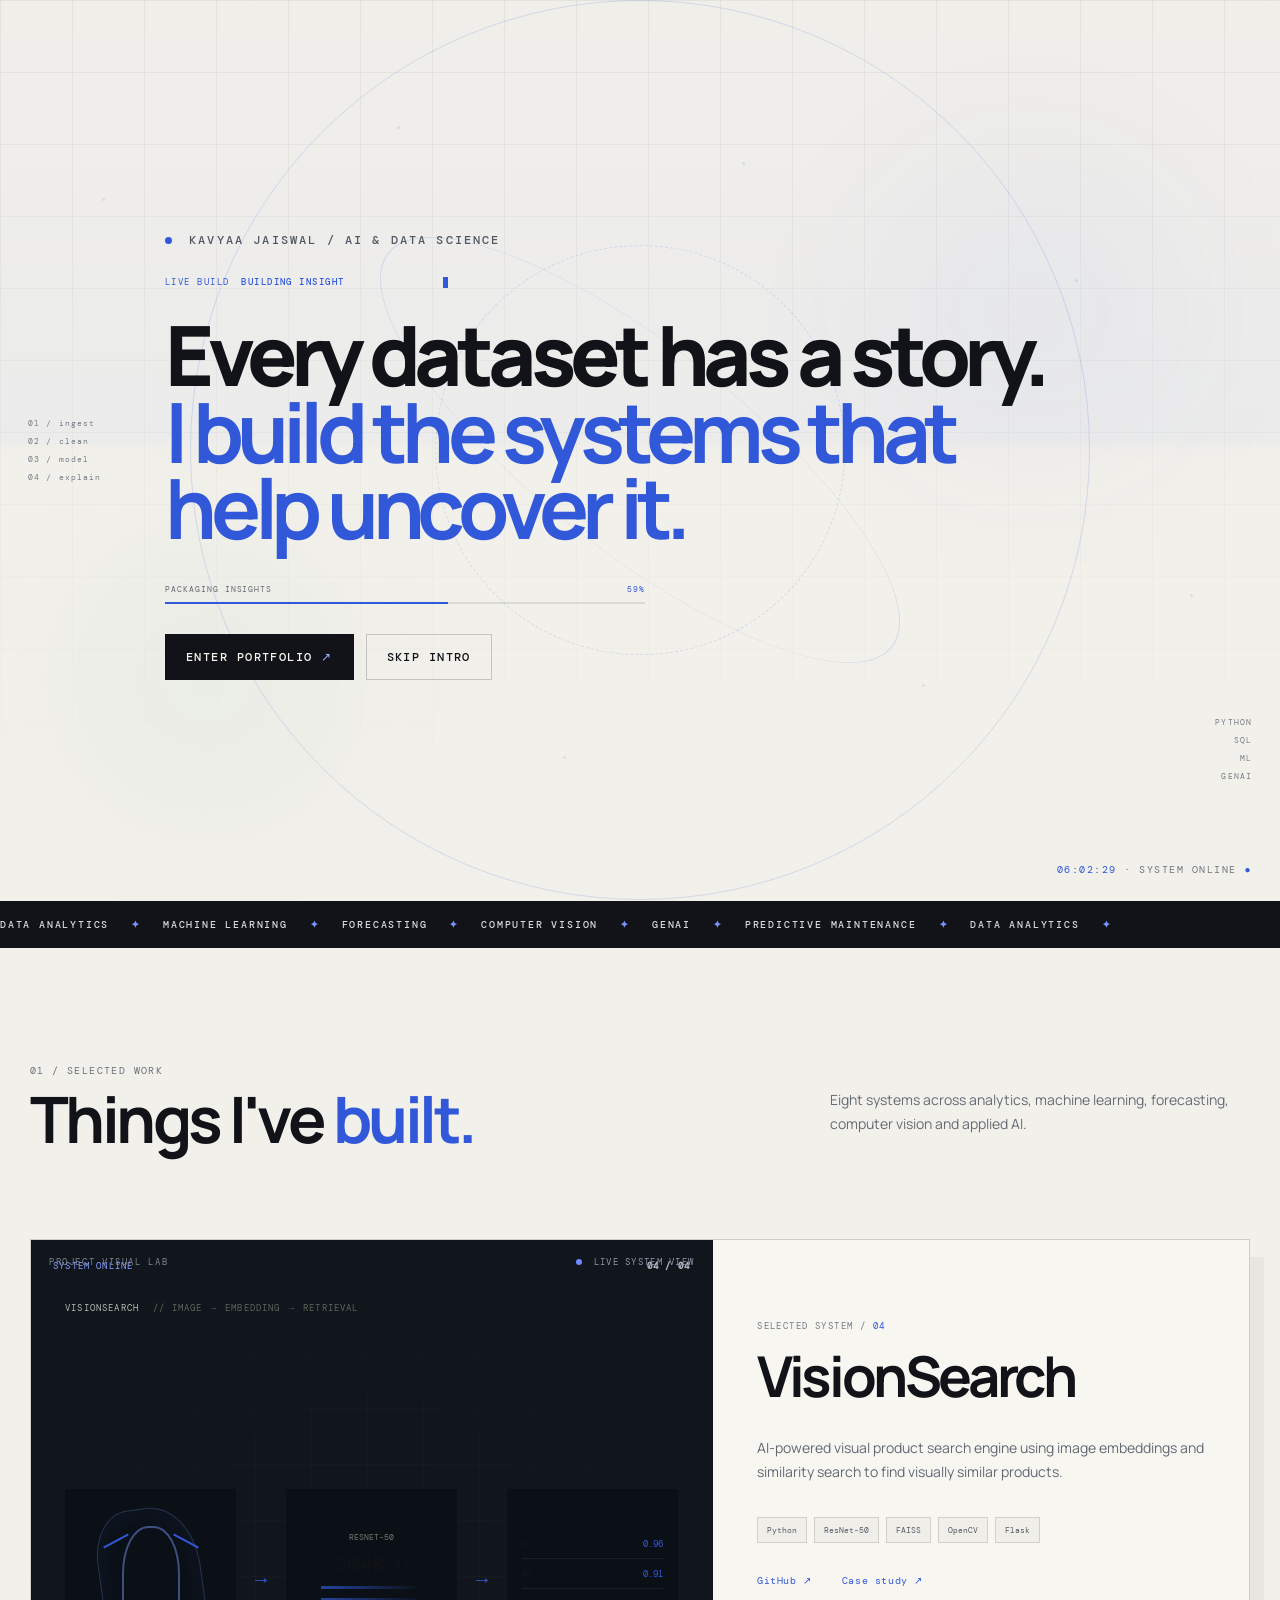
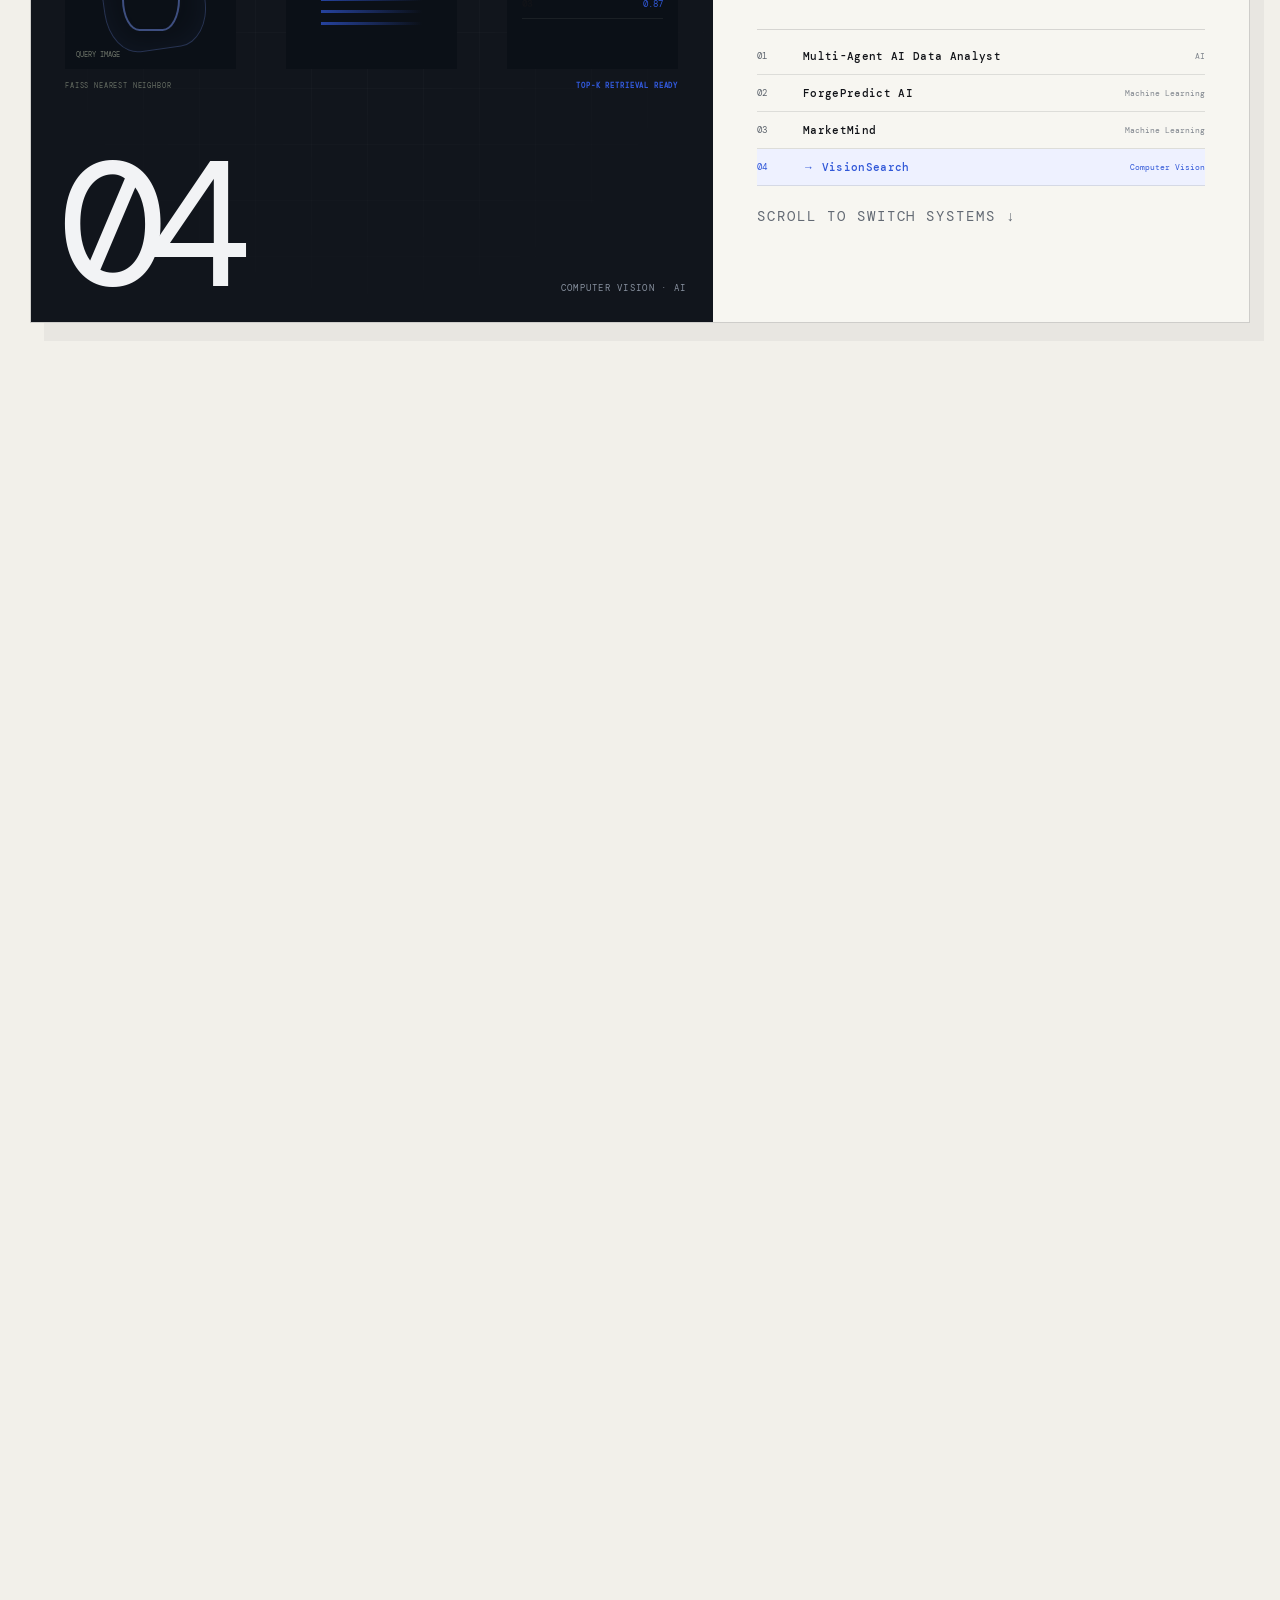
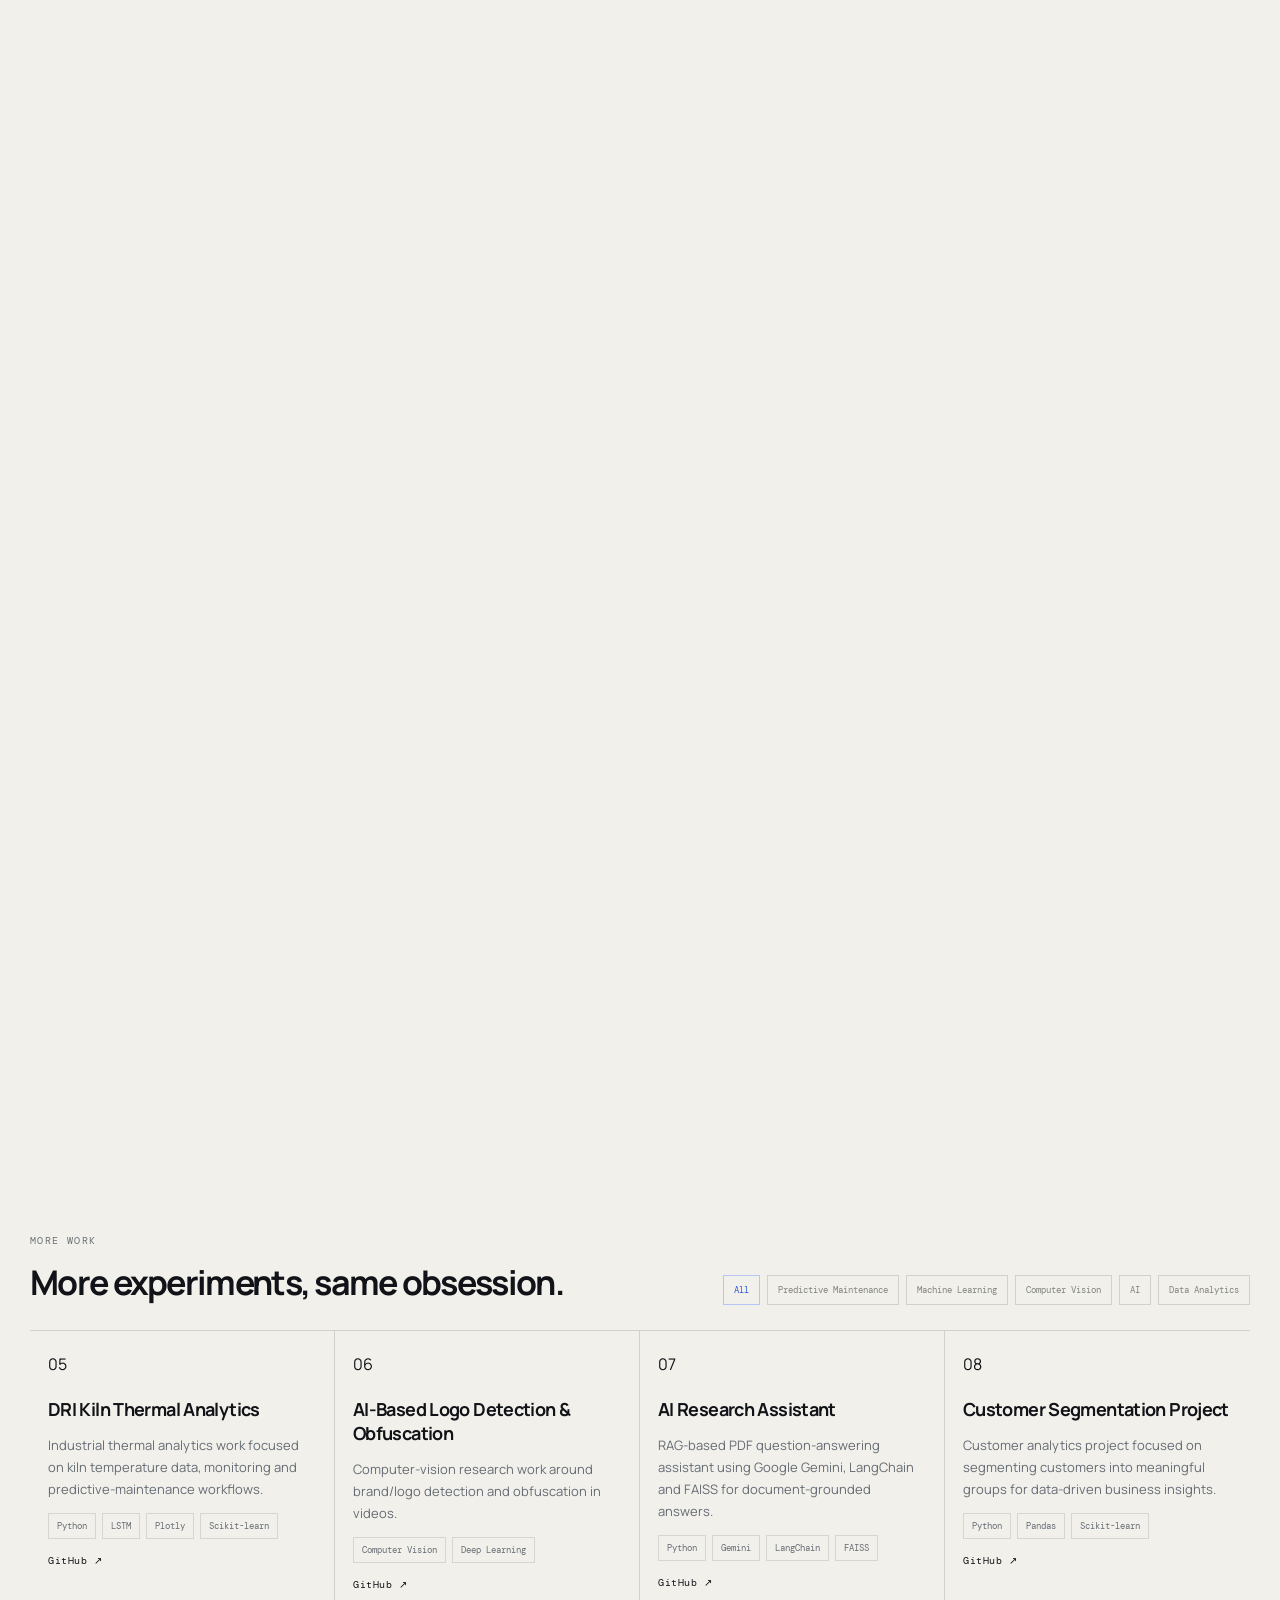
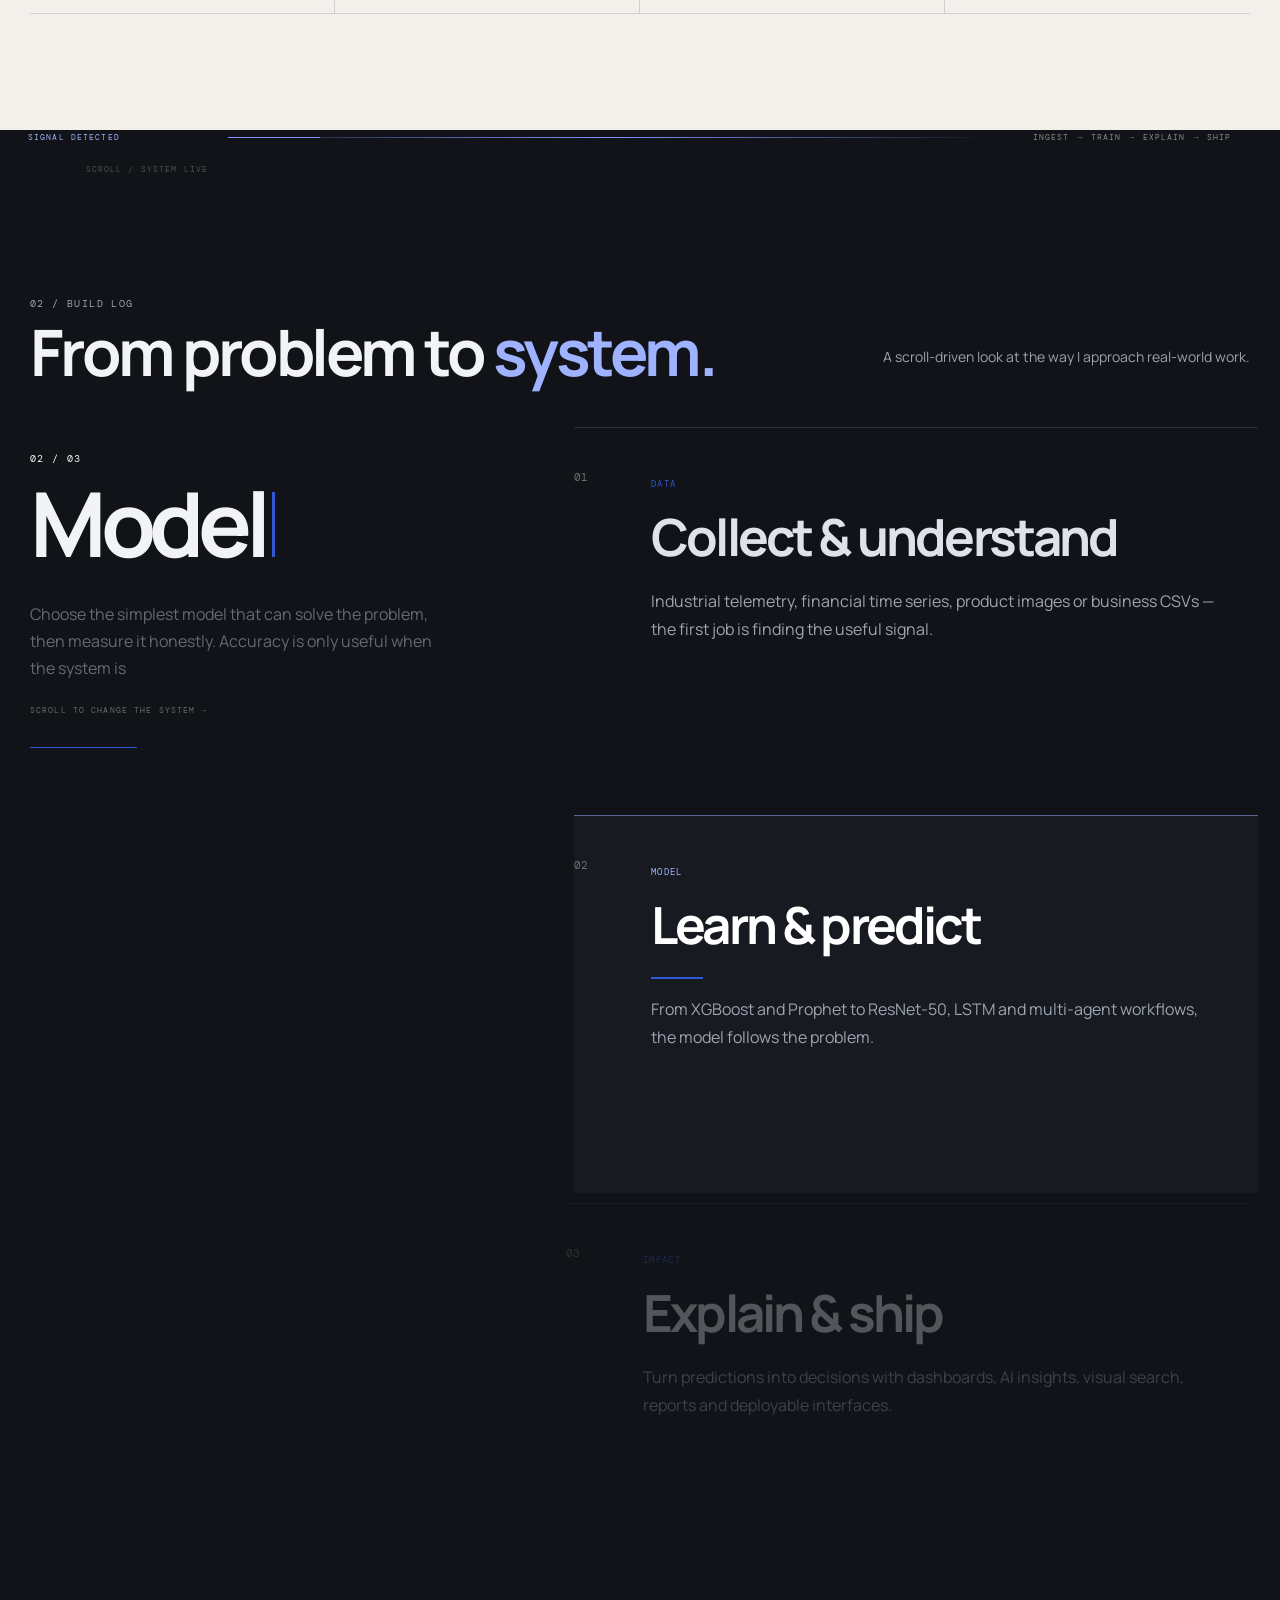
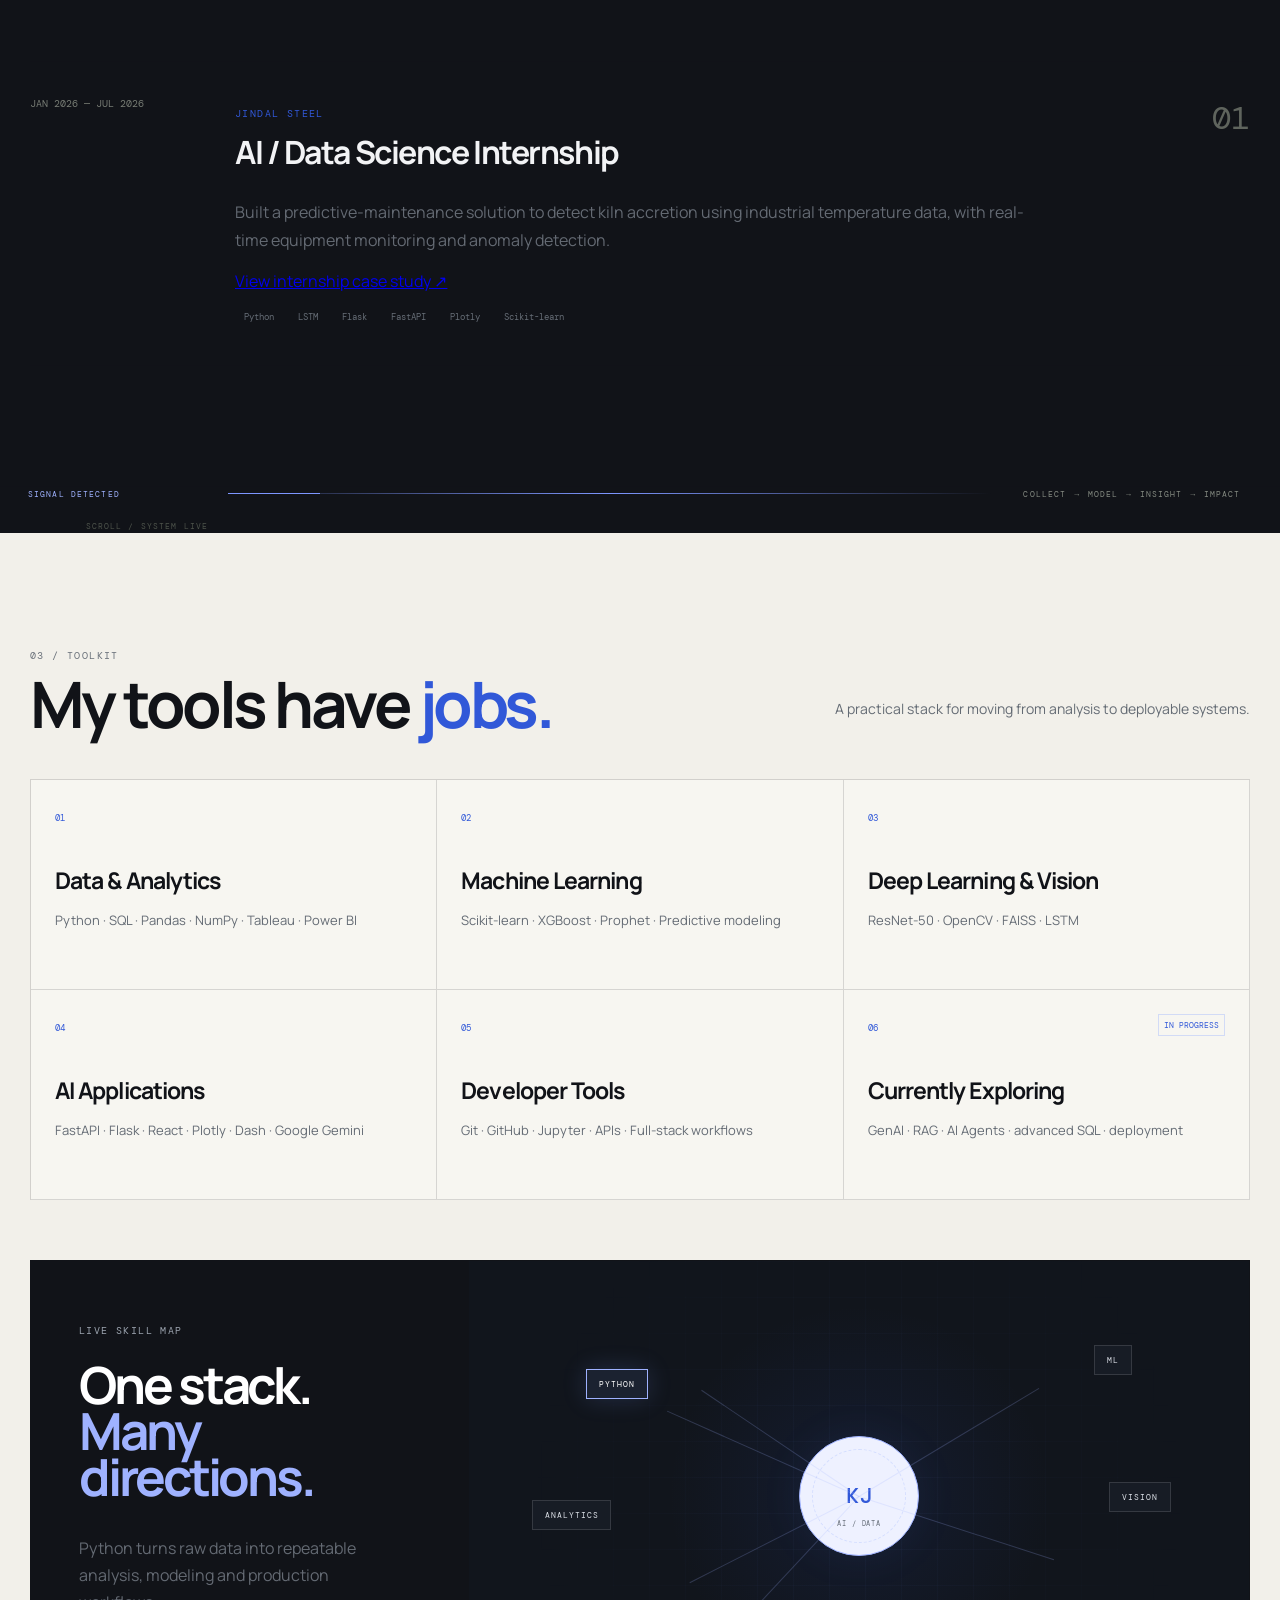
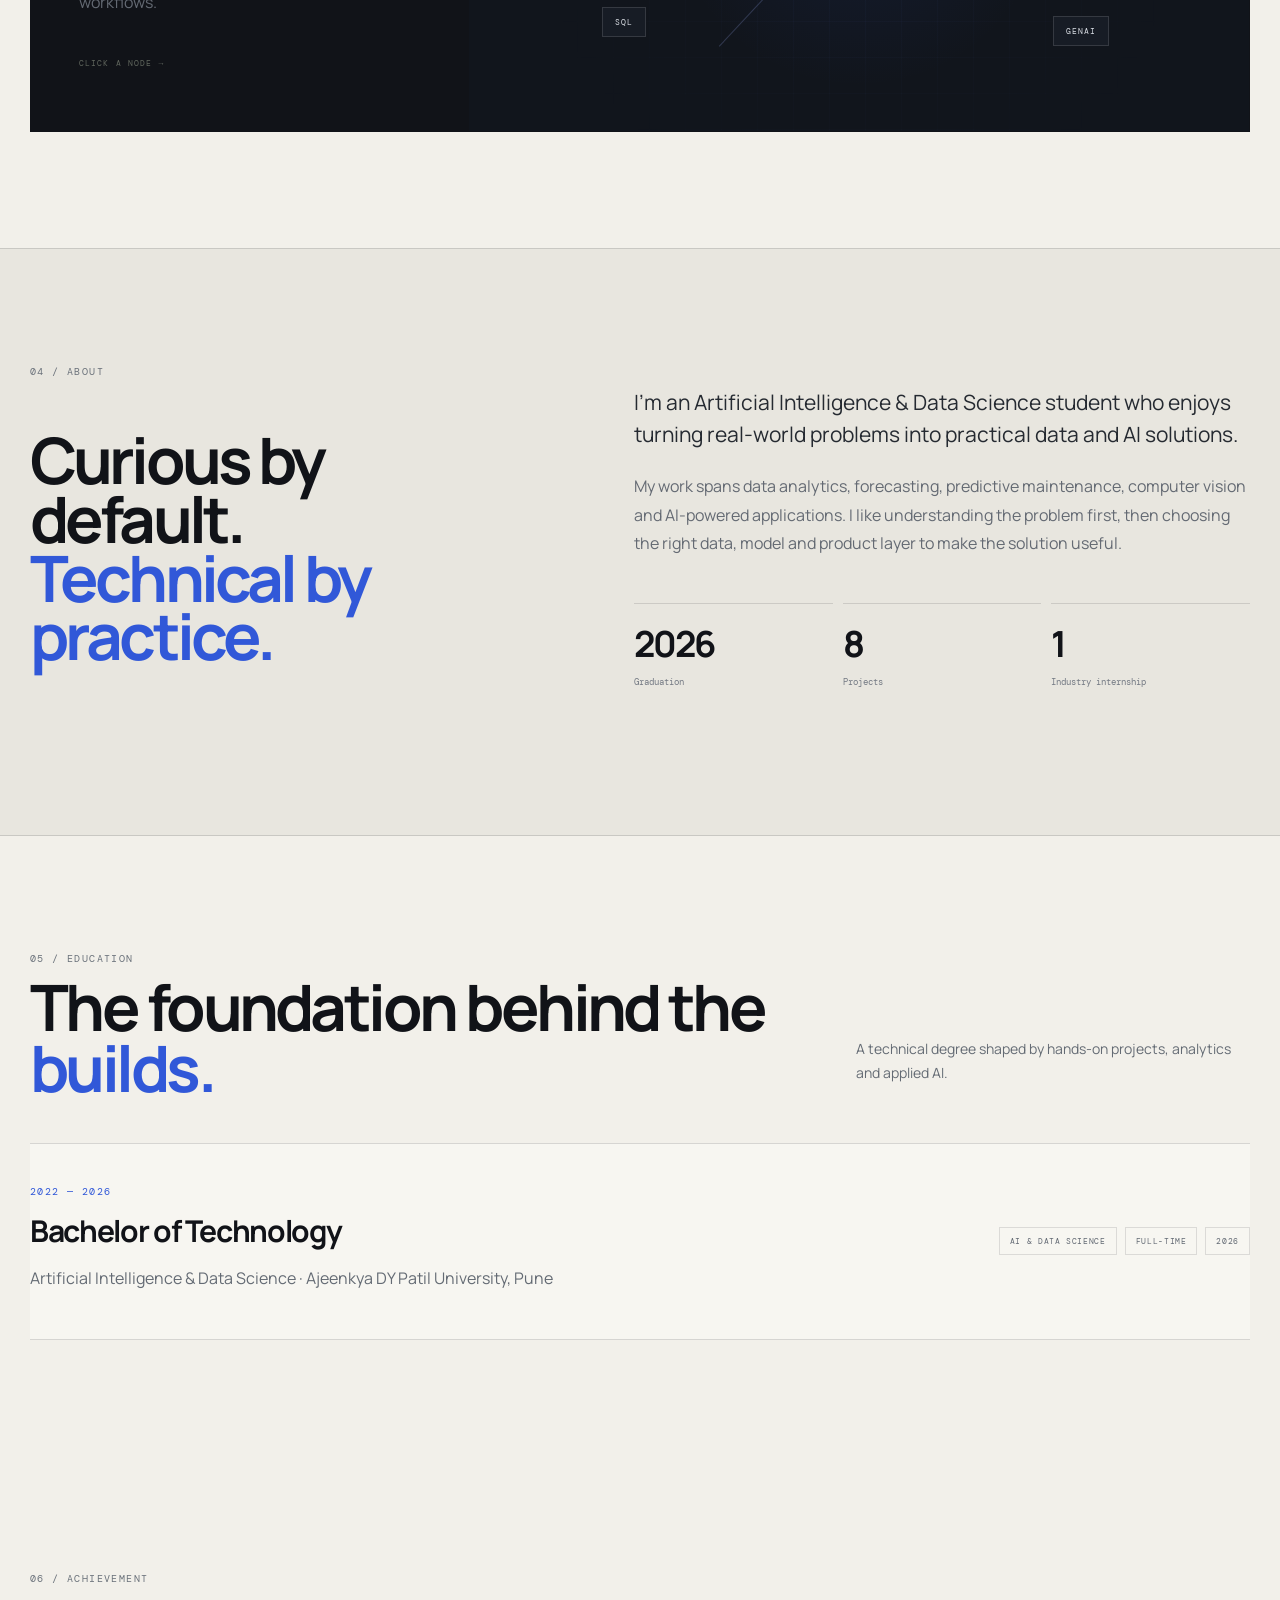
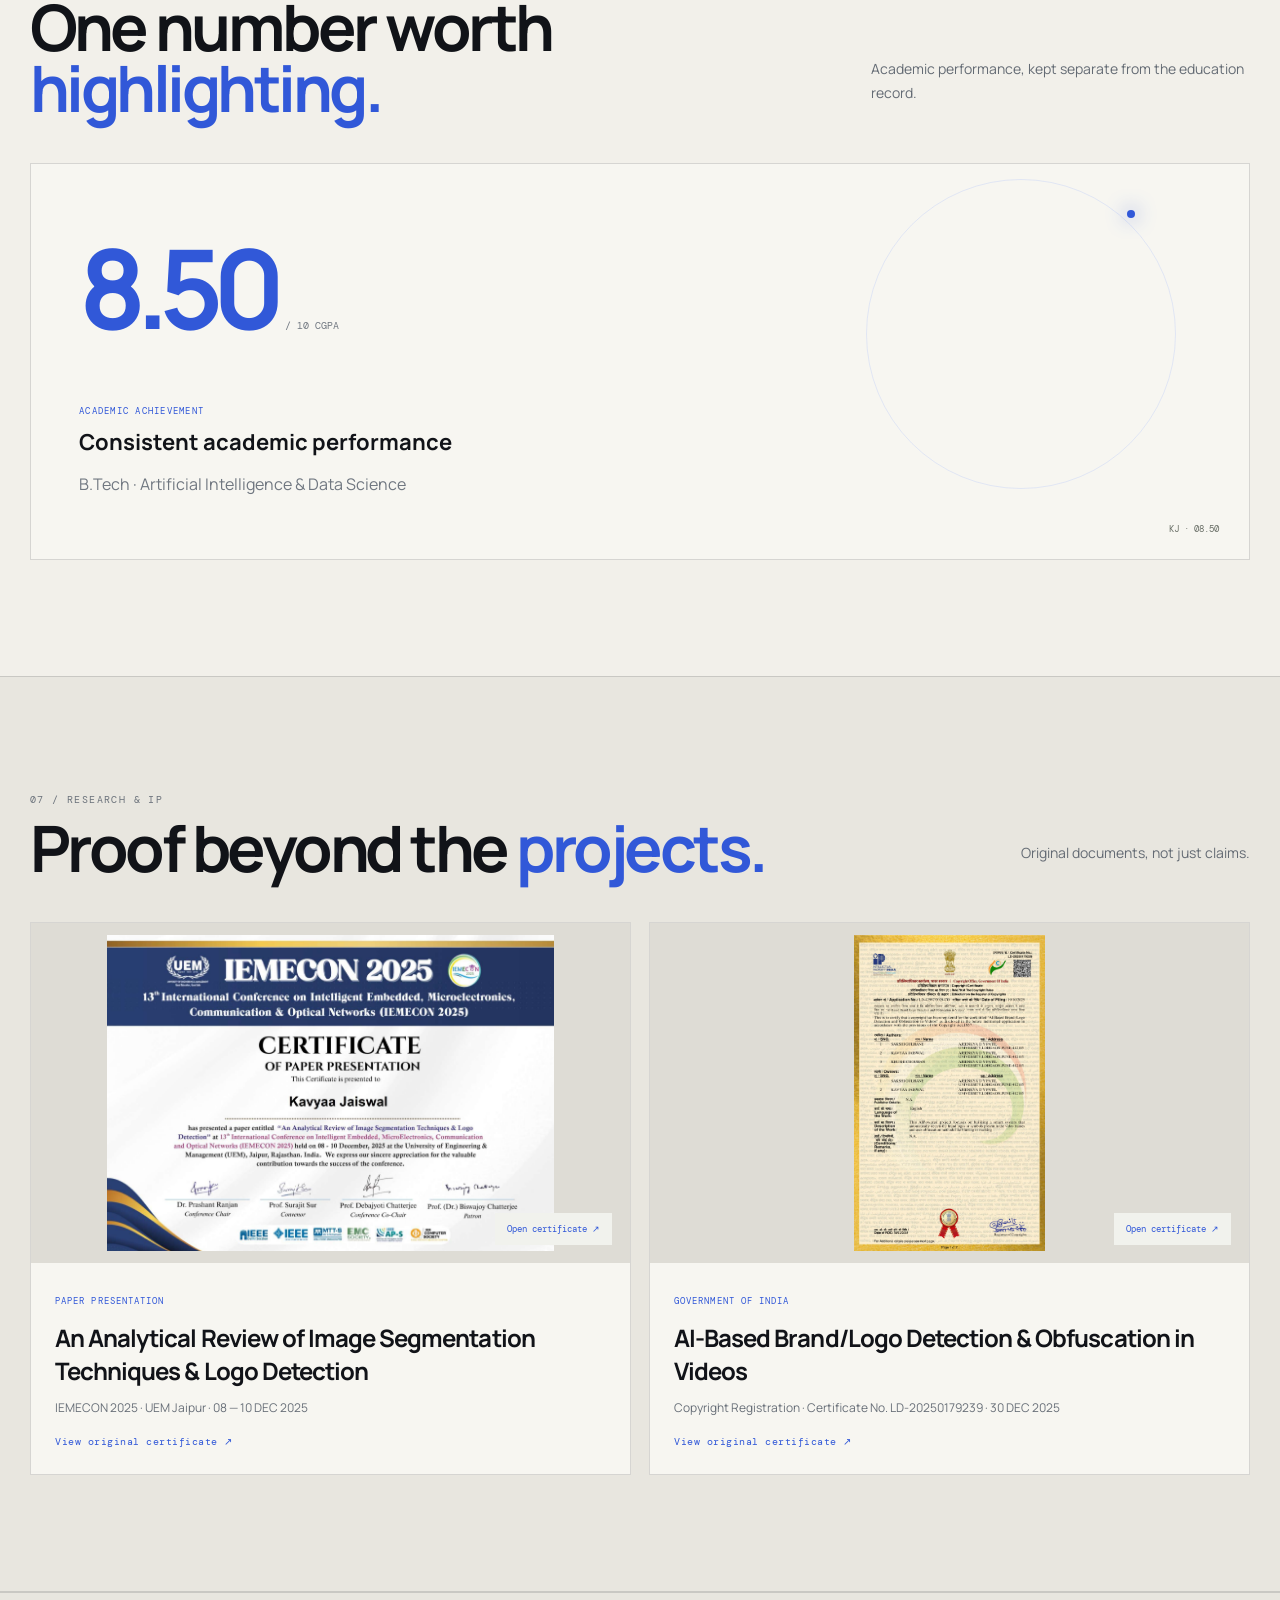
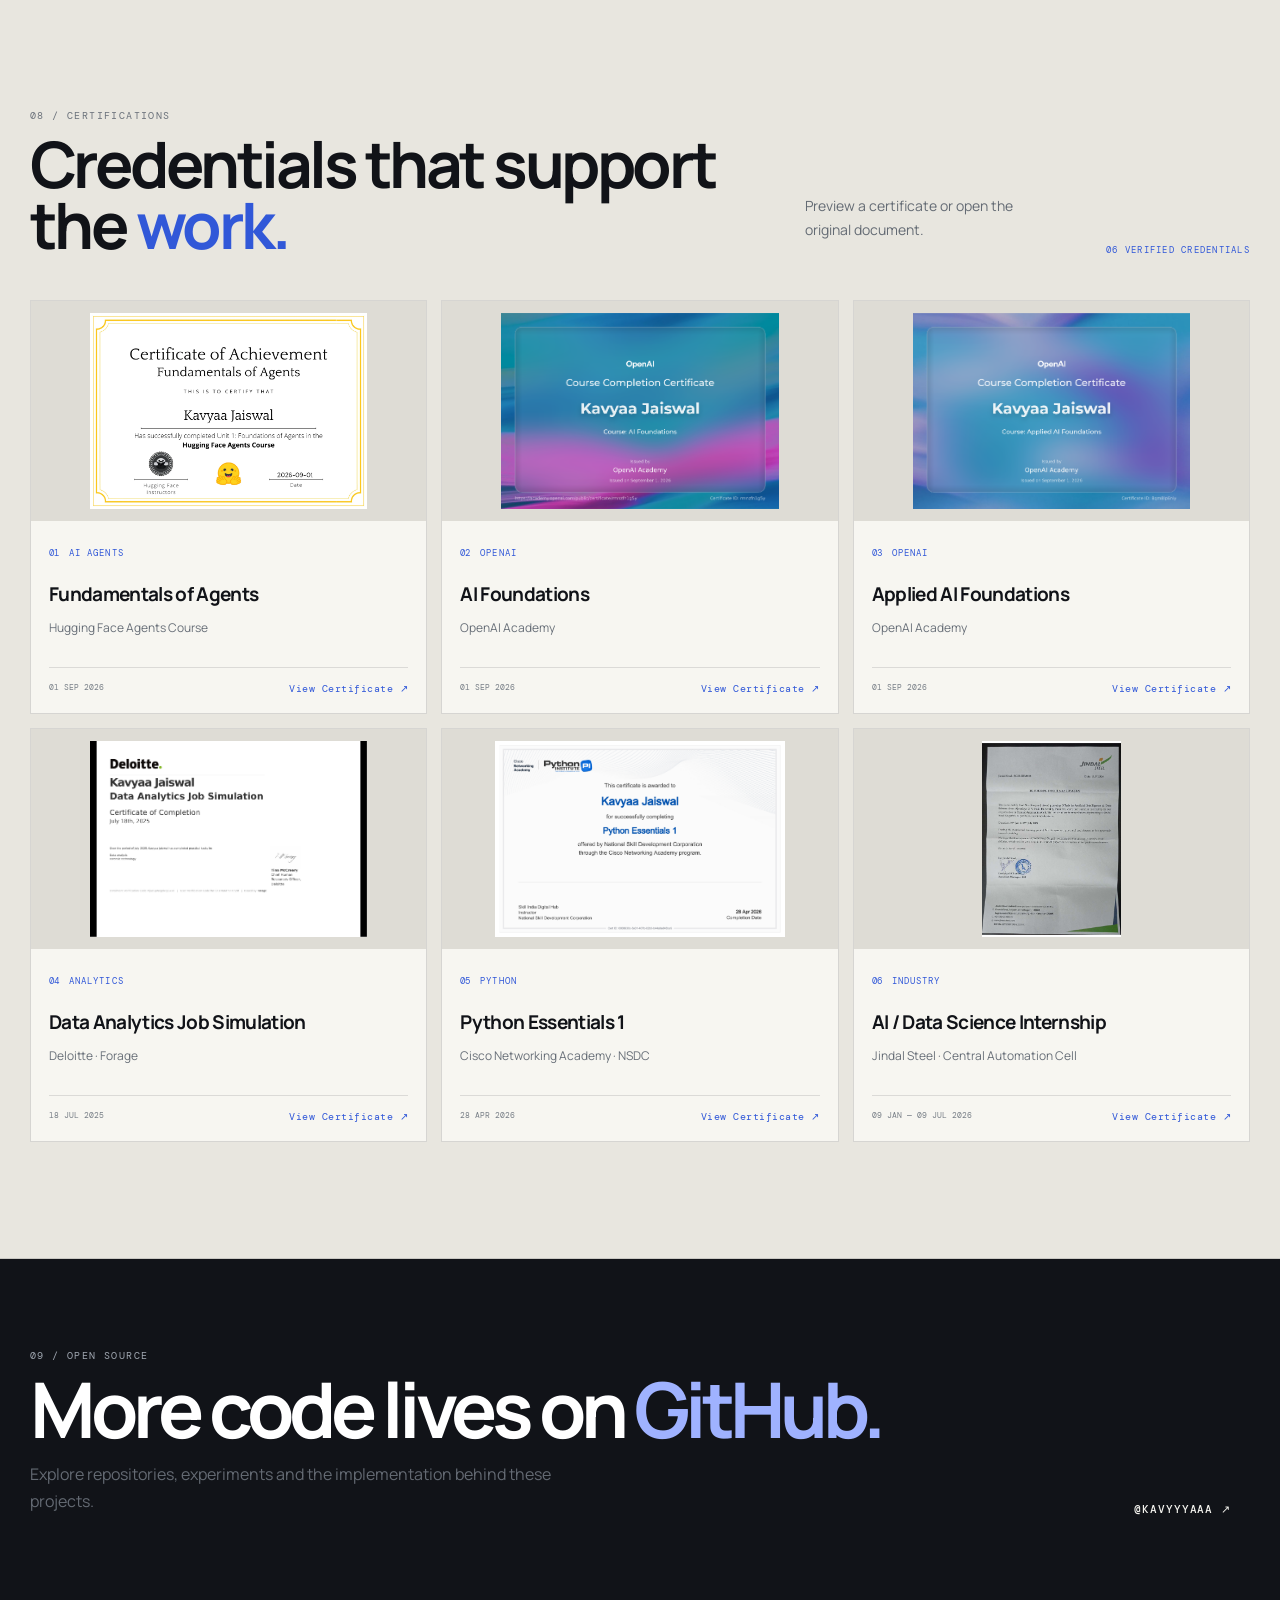
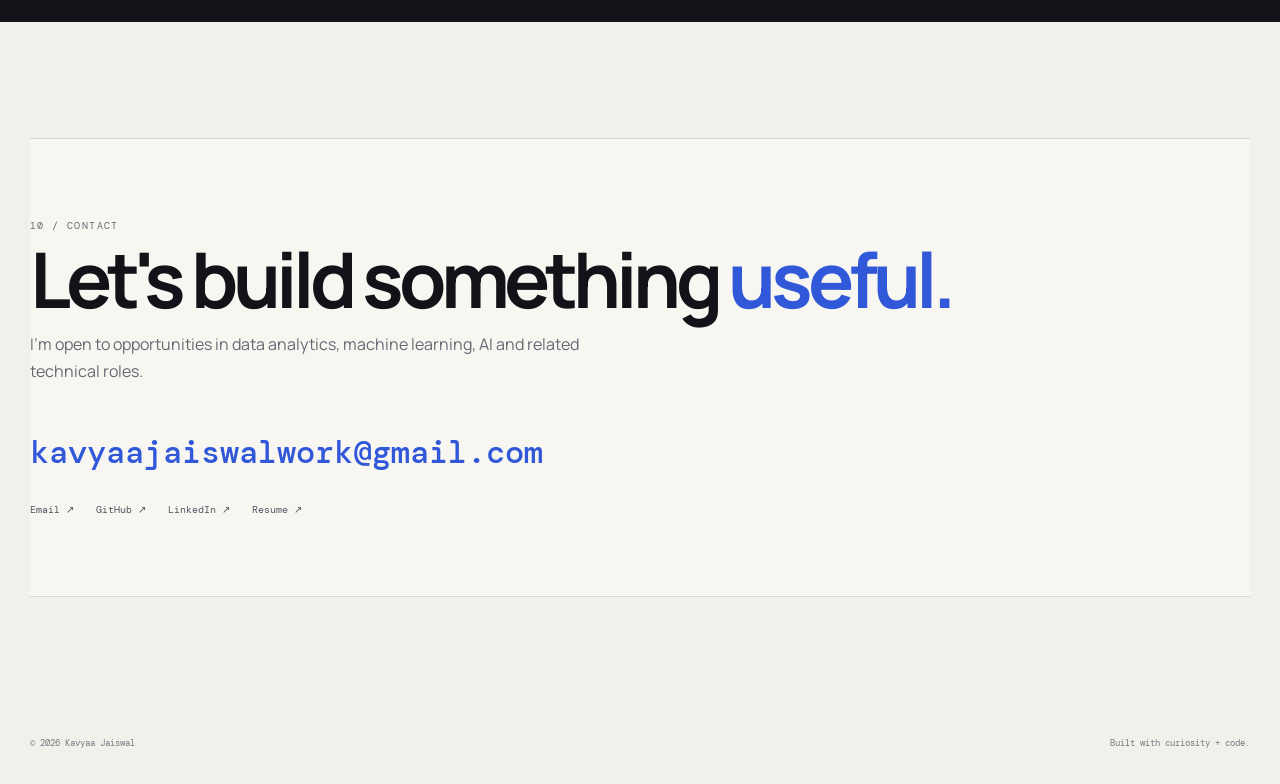
==== commit 216403c9: "Redesign portfolio visual system" ====
--- a/index.html
+++ b/index.html
@@ -16,6 +16,7 @@
   <link rel="preconnect" href="https://fonts.gstatic.com" crossorigin>
   <link href="https://fonts.googleapis.com/css2?family=DM+Mono:wght@400;500&family=Manrope:wght@400;500;600;700;800&display=swap" rel="stylesheet">
   <link rel="stylesheet" href="styles.css" />
+  <link rel="stylesheet" href="professional_overrides.css" />
 </head>
 <body>
   <div class="intro-screen" id="introScreen">
@@ -99,6 +100,7 @@
           <div class="stage-readout"><span id="stageStatus">SYSTEM ONLINE</span><b id="stageProgress">01 / 04</b></div>
           <div class="stage-project-id" id="stageId">01</div>
           <div class="stage-category" id="stageCategory">AI · DATA ANALYTICS</div>
+          <div class="stage-live-label"><span></span> LIVE SYSTEM VIEW</div>
           <div class="project-visual-content" id="projectVisualContent"></div>
         </div>
         <div class="project-stage-copy">
--- a/styles.css
+++ b/styles.css
@@ -191,3 +191,63 @@
   .project-stage-visual:after{content:"";position:absolute;inset:0;background:linear-gradient(180deg,transparent 0%,rgba(124,156,255,.025) 50%,transparent 100%);transform:translateY(-100%);animation:panelSweep 7s ease-in-out infinite;pointer-events:none;z-index:2}
 }
 @keyframes panelSweep{0%,35%{transform:translateY(-100%)}65%,100%{transform:translateY(100%)}}
+/* FINAL VISUAL DIRECTION: Editorial AI Lab — professional, restrained, non-cyberpunk */
+:root{
+  --bg:#f2f0ea;--bg2:#e9e7e1;--text:#111318;--muted:#646a73;--line:rgba(17,19,24,.14);
+  --accent:#3158d8;--accent2:#162d73;--signal:#0d8a87;--card:#f8f7f3;--ink:#111318;--max:1220px
+}
+html{background:var(--bg)} body{background:var(--bg);color:var(--text)}
+body:before{background:linear-gradient(90deg,rgba(17,19,24,.045) 1px,transparent 1px),linear-gradient(rgba(17,19,24,.035) 1px,transparent 1px);background-size:96px 96px;mask-image:linear-gradient(to bottom,black 0 70%,transparent 100%);z-index:-3}
+.ambient{filter:blur(110px);opacity:.055}.ambient-a{background:#3158d8}.ambient-b{background:#0d8a87}
+/* Intro: blueprint/editorial rather than neon */
+.intro-screen{background:#f2f0ea;color:#111318}
+.intro-grid{background:linear-gradient(rgba(17,19,24,.055) 1px,transparent 1px),linear-gradient(90deg,rgba(17,19,24,.055) 1px,transparent 1px);background-size:72px 72px;mask-image:linear-gradient(to bottom,black,transparent 92%)}
+.intro-grid-glow{display:none}.intro-glow{filter:blur(100px);opacity:.045}.intro-glow-a{background:#3158d8}.intro-glow-b{background:#0d8a87}
+.intro-orbit{border-color:rgba(49,88,216,.16)!important}.intro-particles i{background:#3158d8!important;box-shadow:none!important}
+.intro-terminal{color:#777d86!important}.intro-kicker{color:#505762}.intro-kicker span,.pulse{background:#3158d8;box-shadow:none}
+.intro-live{color:#3158d8!important}.live-cursor{background:#3158d8!important;box-shadow:none!important}
+.intro-title{font-size:clamp(48px,6.5vw,92px);color:#111318;letter-spacing:-.075em}.intro-title em{color:#3158d8;font-weight:700}
+.intro-system{border-color:rgba(17,19,24,.12)}.system-line{color:#656b73!important}.system-line b{color:#3158d8}.system-bar{background:rgba(17,19,24,.1)}.system-bar span{background:#3158d8}
+.intro-enter{background:#111318;color:#f5f4ef;border-color:#111318}.intro-enter span{color:#9fb2ff}.intro-skip{color:#111318;border-color:rgba(17,19,24,.2)}
+.intro-corner{color:#717780}.intro-corner span{color:#3158d8}
+/* Nav */
+.nav-wrap{background:rgba(242,240,234,.92);border-bottom:1px solid var(--line);backdrop-filter:blur(8px)}
+.brand{color:#111318}.brand-mark{border-color:rgba(17,19,24,.18);color:#3158d8}.brand small{color:#777d86}.nav-links a,.nav-cta{color:#626973}.nav-links a:hover,.nav-cta:hover{color:#3158d8}.nav-cta{border-color:rgba(17,19,24,.18);color:#111318}.recruiter-btn{border-color:rgba(49,88,216,.28);background:rgba(49,88,216,.05);color:#3158d8}.recruiter-btn:hover{background:rgba(49,88,216,.1);border-color:rgba(49,88,216,.5)}
+/* Hero */
+.hero{min-height:calc(100vh - 78px);grid-template-columns:1.03fr .97fr;gap:72px;padding:54px 0 72px;align-items:center}
+.eyebrow{color:#646b74}.pulse{background:#3158d8;box-shadow:none}.hero-label{color:#858b93}.hero h1{font-size:clamp(68px,8vw,122px);color:#111318}.hero h1 span{color:#3158d8}.hero-role{color:#4f5660}.hero-role i{color:#3158d8}.hero-text{color:#626973;max-width:620px}.btn{border-color:rgba(17,19,24,.18)}.btn-primary{background:#111318;color:#f5f4ef;border-color:#111318}.btn-ghost{color:#111318}.hero-facts{color:#737983}.hero-facts span{border-color:rgba(17,19,24,.16)}
+/* Developer pass becomes product dashboard, not sci-fi card */
+.hero-pass{background:#e8e6df;border:1px solid rgba(17,19,24,.2);box-shadow:18px 22px 0 rgba(17,19,24,.055);transform:none;padding:16px}.hero-pass:before{inset:7px;border-color:rgba(17,19,24,.08)}
+.pass-top{color:#6b727b}.pass-screen{height:330px;background:#11151c;border-color:rgba(255,255,255,.14)}.pass-screen:after{background:linear-gradient(90deg,transparent,#7d96ff,transparent);opacity:.28}
+.pass-globe{opacity:.55;filter:none}.pass-orbit{border-color:rgba(126,151,255,.32)}.pass-status{color:#c7ccd5}.pass-status span{background:#6f89ff}.mini-chart i{background:linear-gradient(to top,rgba(49,88,216,.12),#6f89ff);opacity:.78}.pass-name{color:#111318;margin-top:15px}.pass-sub{color:#747b84}.pass-grid{border-color:rgba(17,19,24,.14)}.pass-grid small{color:#7b8189}.pass-button{border-color:rgba(17,19,24,.18);color:#252a32}.pass-button span{color:#3158d8}
+/* Ticker */
+.ticker{background:#111318;border-color:#111318}.ticker-track{color:#d6d9de}.ticker b{color:#7d96ff}
+/* General sections */
+.section{padding:116px 0}.section-alt{background:#e8e6df;border-color:var(--line)}.section-kicker{color:#6b727b}.section-head h2{color:#111318}.section-head h2 em,.about-label em,.github-inner em,.contact-card em{color:#3158d8}
+.section-intro{color:#646b74}
+/* Project system: editorial frame */
+.project-story{position:relative}.project-sticky{position:sticky;top:105px;z-index:4}.project-stage{border:1px solid rgba(17,19,24,.18);background:#f7f6f1;box-shadow:14px 18px 0 rgba(17,19,24,.04);grid-template-columns:1.12fr .88fr}.project-stage-visual{background:#11151c;border-right:1px solid rgba(17,19,24,.18);border-color:transparent;min-height:620px}.stage-grid{opacity:.45;background:linear-gradient(rgba(255,255,255,.045) 1px,transparent 1px),linear-gradient(90deg,rgba(255,255,255,.045) 1px,transparent 1px);background-size:56px 56px}.stage-readout{color:#aeb5c1}.stage-readout span{color:#89a0ff}.stage-project-id{color:#f2f3f5}.stage-category{color:#88919f}.project-stage-copy{background:#f7f6f1;color:#111318;padding:48px 44px}.stage-kicker{color:#747b84}.stage-kicker span{color:#3158d8}.project-stage-copy h3{color:#111318;font-size:clamp(38px,4.4vw,66px);letter-spacing:-.06em}.project-stage-copy>p{color:#626973}.stage-tech span{border-color:rgba(17,19,24,.14);color:#555c66;background:#f0eee8}.stage-actions a{color:#3158d8}.stage-project{border-color:rgba(17,19,24,.11);color:#5d646d}.stage-project b{color:#111318}.stage-project i{color:#80868e}.stage-project.active{background:#eef1ff;color:#3158d8}.stage-project.active b{color:#3158d8}.stage-hint{color:#8a9098}
+/* Make visual system feel like a product prototype */
+.project-stage-visual:before{content:"PROJECT VISUAL LAB";position:absolute;top:16px;left:18px;color:#7e8794;font:9px "DM Mono";letter-spacing:.18em;z-index:5}.project-stage-visual:after{background:linear-gradient(180deg,transparent,rgba(125,150,255,.05),transparent);animation:panelSweep 9s ease-in-out infinite}
+.visual-scan{background:linear-gradient(90deg,transparent,rgba(126,151,255,.6),transparent);opacity:.18}
+/* Cards */
+.project-card,.skill-card,.education-card,.achievement-hero,.research-card,.cert-card,.contact-card{background:#f7f6f1;border-color:rgba(17,19,24,.14);box-shadow:none}.project-card:hover{transform:translateY(-4px);border-color:rgba(49,88,216,.35);background:#fbfaf6}.project-type,.cert-tag{color:#3158d8}.project-card h3,.skill-card h3{color:#111318}.project-card p,.mini-project p,.skill-card p{color:#646b74}.tech-list span{border-color:rgba(17,19,24,.12);color:#666d76}.research-preview,.cert-preview{background:#dedcd5}
+/* Signal strips become data rails */
+.signal-strip{background:#111318;border-color:#111318;color:#e1e4e8}.signal-strip span{color:#9fb2ff}.signal-strip i{background:linear-gradient(90deg,transparent,#7d96ff,transparent)}.signal-strip i:after{background:#7d96ff;filter:none}.global-telemetry{color:#69717b}.global-telemetry i{background:#3158d8}.footer{color:#747b84}
+/* Build story */
+.story-section{background:#111318;color:#f2f3f5}.story-section .section-kicker,.story-section .section-intro{color:#9ba3ae}.story-section .section-head h2{color:#f2f3f5}.story-section .section-head h2 em{color:#9fb2ff}.story-sticky h3,.story-sticky p{color:#f2f3f5}.story-step{border-color:rgba(255,255,255,.12)}.story-step h3{color:#dfe2e8}.story-step p{color:#9da5b0}.story-step.active{border-color:rgba(159,178,255,.5);background:rgba(159,178,255,.045)}.story-step.active h3{color:#fff}.story-step.active small{color:#9fb2ff}
+/* Skill constellation */
+.skill-constellation{background:#111318;border-color:#111318;color:#f2f3f5}.constellation-copy .section-kicker{color:#9ba3ae}.constellation-copy h3{color:#fff}.constellation-copy h3 em{color:#9fb2ff}.constellation-copy p{color:#9ba3ae}.constellation-stage{background:radial-gradient(circle at center,rgba(49,88,216,.11),transparent 42%),#11151c}.constellation-line{background:rgba(159,178,255,.22)}.skill-node{background:#171c25;border-color:rgba(255,255,255,.13);color:#dce0e7}.skill-node:hover,.skill-node.active{border-color:#9fb2ff;color:#fff;background:#1b2230}.constellation-core{background:#eef1ff;color:#3158d8;border-color:#9fb2ff}.constellation-core small{color:#68707b}
+/* About / education / achievement */
+.about-copy .lead{color:#252a31}.about-copy p{color:#646b74}.stats div{border-color:rgba(17,19,24,.13)}.stats strong{color:#111318}.stats span{color:#737983}.education-main h3{color:#111318}.education-main p{color:#646b74}.education-tags span{border-color:rgba(17,19,24,.12);color:#626973}.achievement-value strong{color:#3158d8}.achievement-value span,.achievement-copy p{color:#707780}.achievement-copy h3{color:#111318}
+/* Research/certificates */
+.research-body h3,.cert-body h3{color:#111318}.research-body p,.cert-body p{color:#686f78}.preview-open,.research-link,.cert-footer a{color:#3158d8}.cert-footer{border-color:rgba(17,19,24,.12);color:#777e86}.cert-index{color:#3158d8}
+.github-band{background:#111318;color:#f4f5f7}.github-inner h2{color:#fff}.github-inner p{color:#a0a7b1}.github-inner em{color:#9fb2ff}.contact-card h2{color:#111318}.contact-card p{color:#646b74}.email{color:#3158d8}.contact-links a{color:#4f5660;border-color:rgba(17,19,24,.13)}.contact-links a:hover{color:#3158d8;border-color:rgba(49,88,216,.35)}
+/* Recruiter mode */
+.recruiter-backdrop{background:rgba(17,19,24,.52)}.recruiter-panel{background:#f2f0ea;color:#111318;border-color:rgba(17,19,24,.18);box-shadow:24px 24px 0 rgba(17,19,24,.08)}.recruiter-panel h2{color:#111318}.recruiter-panel h2 em{color:#3158d8}.recruiter-lead{color:#646b74}.recruiter-stats{border-color:rgba(17,19,24,.12)}.recruiter-stats strong{color:#3158d8}.recruiter-stats span{color:#777e86}.recruiter-grid a{border-color:rgba(17,19,24,.12);background:#f8f7f3}.recruiter-grid a:hover{border-color:rgba(49,88,216,.35);background:#eef1ff}.recruiter-grid span{color:#3158d8}.recruiter-grid b{color:#111318}.recruiter-grid small{color:#6c737c}.recruiter-close{color:#111318}
+/* Responsive */
+@media(max-width:980px){.hero{grid-template-columns:1fr;gap:48px}.hero-pass{max-width:760px;margin:auto}.project-stage{grid-template-columns:1fr}.project-stage-visual{border-right:0;border-bottom:1px solid rgba(17,19,24,.14);min-height:520px}.project-stage-copy{padding:34px}.project-sticky{position:relative;top:auto}.project-sentinels{display:none}}
+@media(max-width:620px){.container{width:min(calc(100% - 32px),var(--max))}.nav-links{background:#f2f0ea}.hero{padding:40px 0 58px}.hero h1{font-size:clamp(58px,18vw,88px)}.hero-pass{padding:12px}.pass-screen{height:250px}.project-stage-visual{min-height:430px}.project-stage-copy{padding:26px 22px}.project-stage-copy h3{font-size:40px}.section{padding:82px 0}.section-head{display:block}.section-intro{margin-top:18px}.intro-content{width:min(760px,calc(100% - 30px))}.intro-title{font-size:clamp(44px,12vw,72px)}}
+@media(prefers-reduced-motion:reduce){*,*:before,*:after{animation-duration:.001ms!important;animation-iteration-count:1!important;scroll-behavior:auto!important}}
+
+.stage-live-label{position:absolute;right:18px;top:16px;z-index:5;color:#8e98a7;font:9px "DM Mono";letter-spacing:.14em}.stage-live-label span{display:inline-block;width:6px;height:6px;border-radius:50%;background:#6f89ff;margin-right:6px;box-shadow:none}@media(max-width:620px){.stage-live-label{font-size:7px;top:15px;right:14px}}
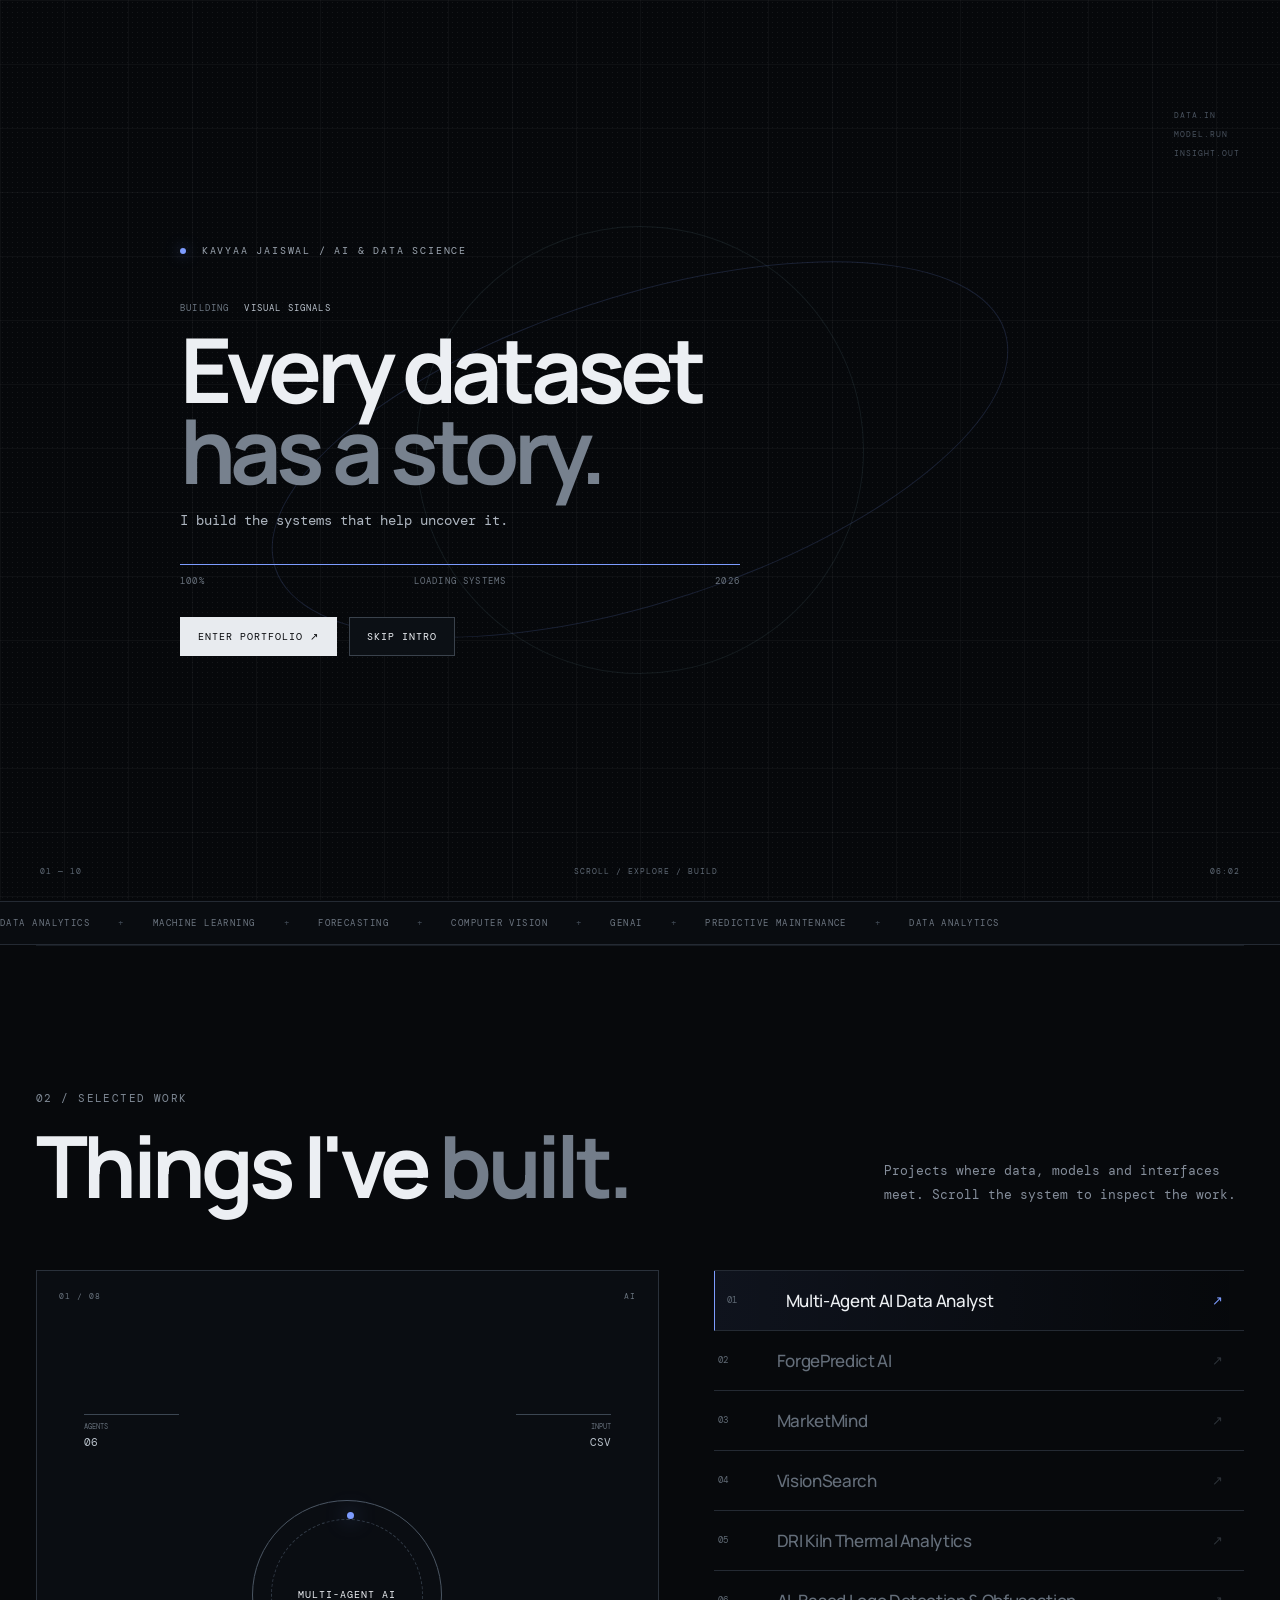
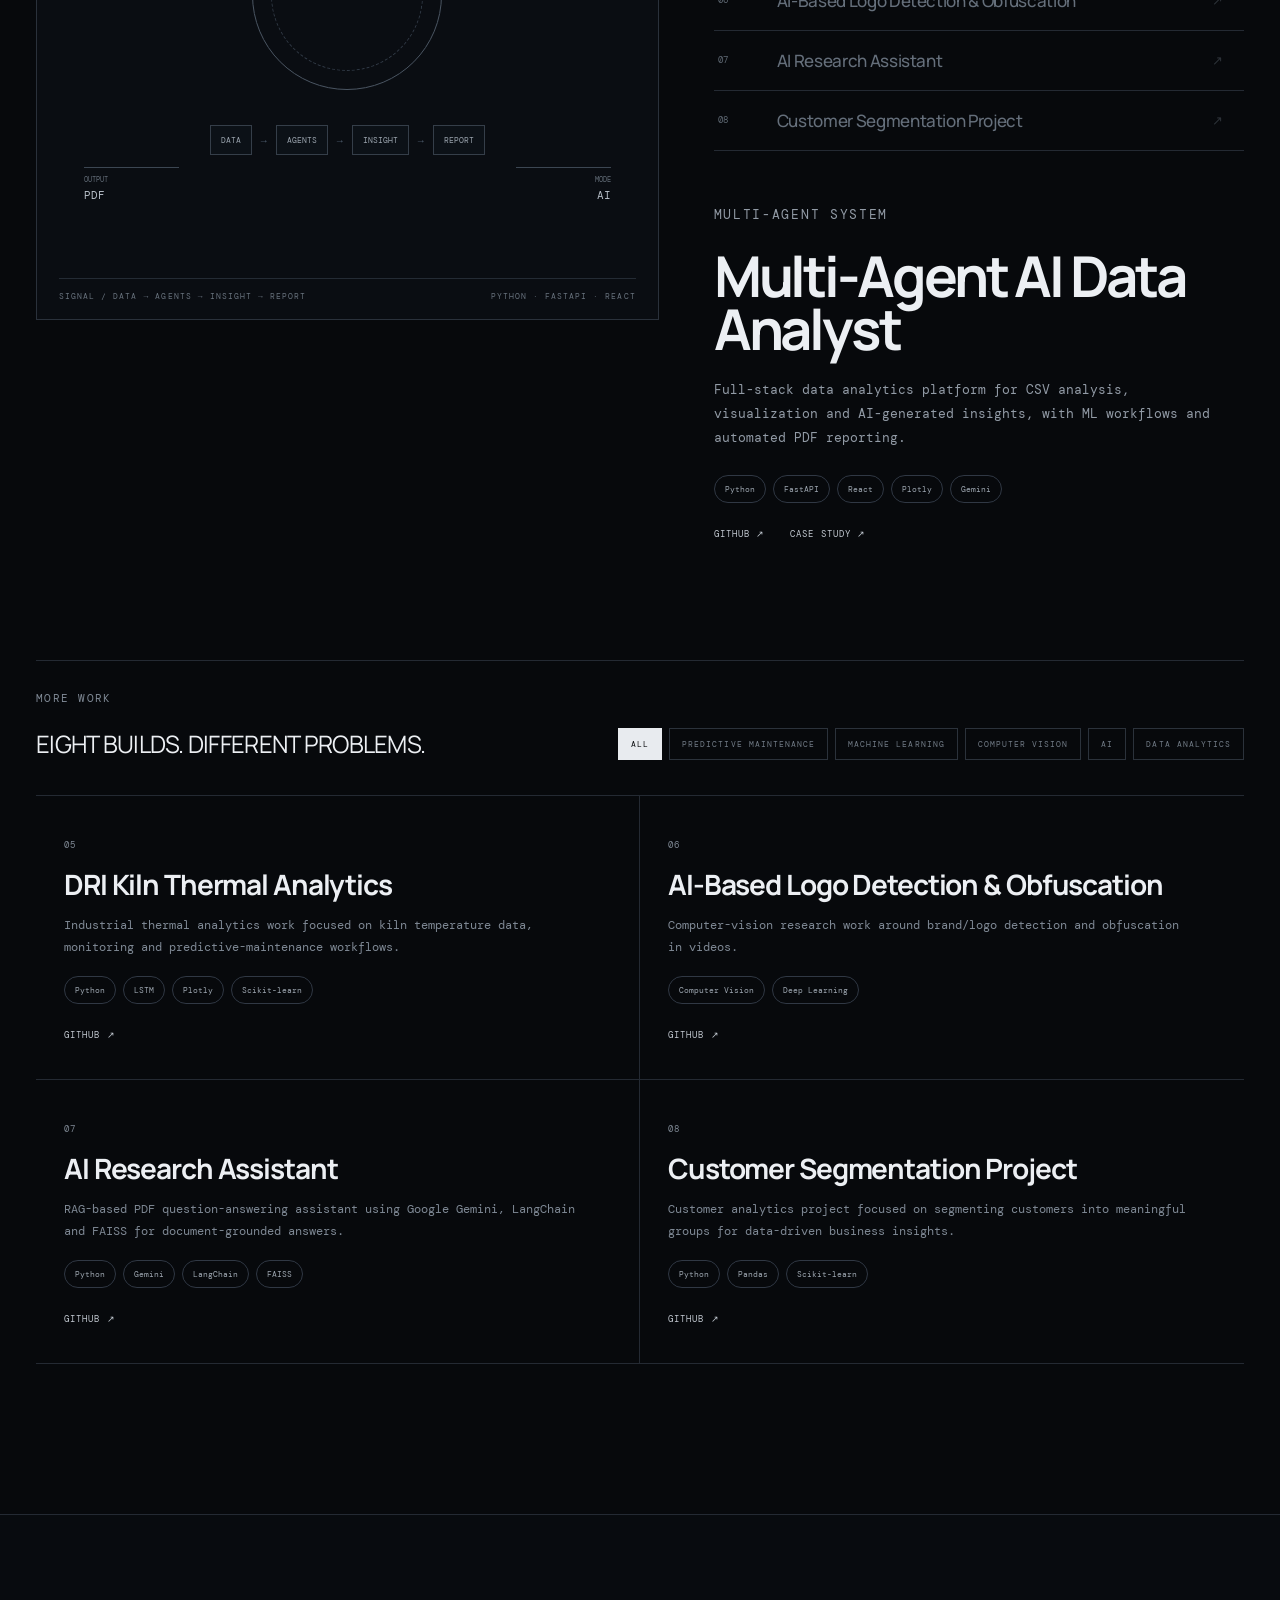
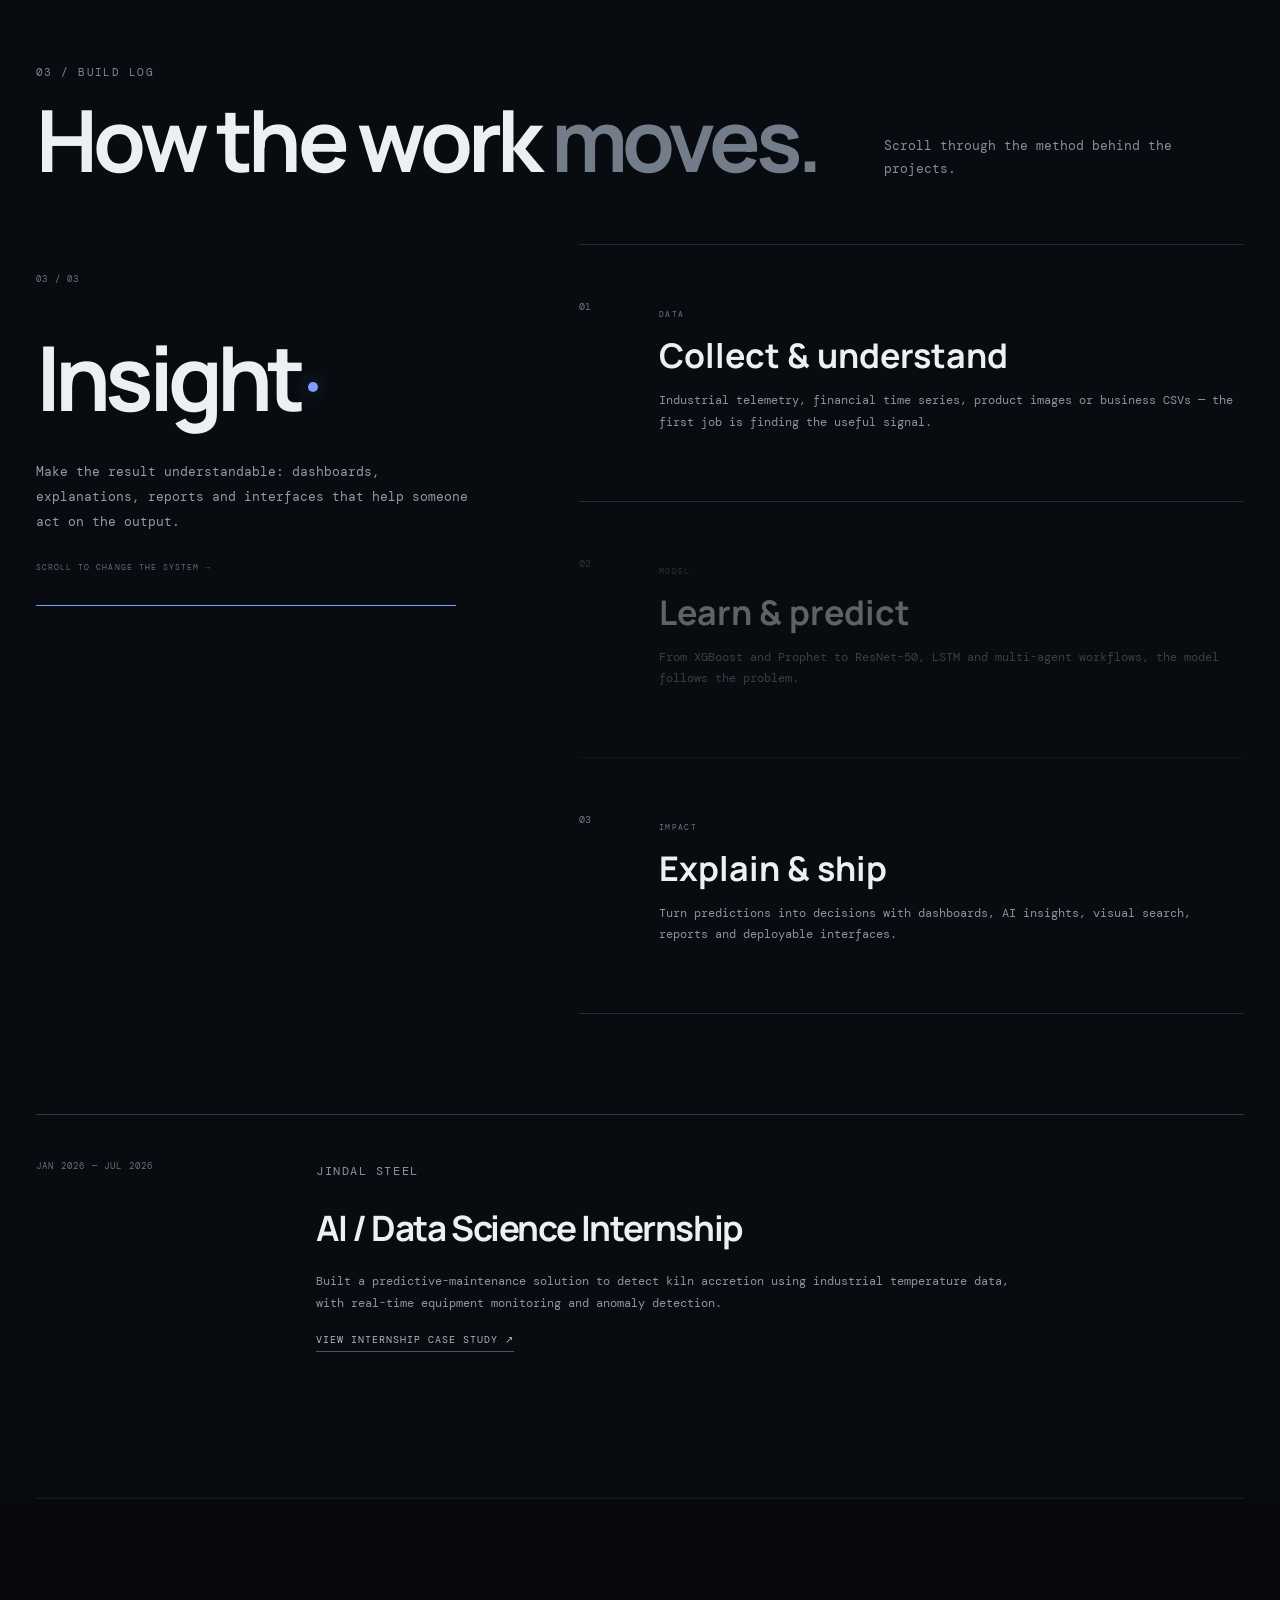
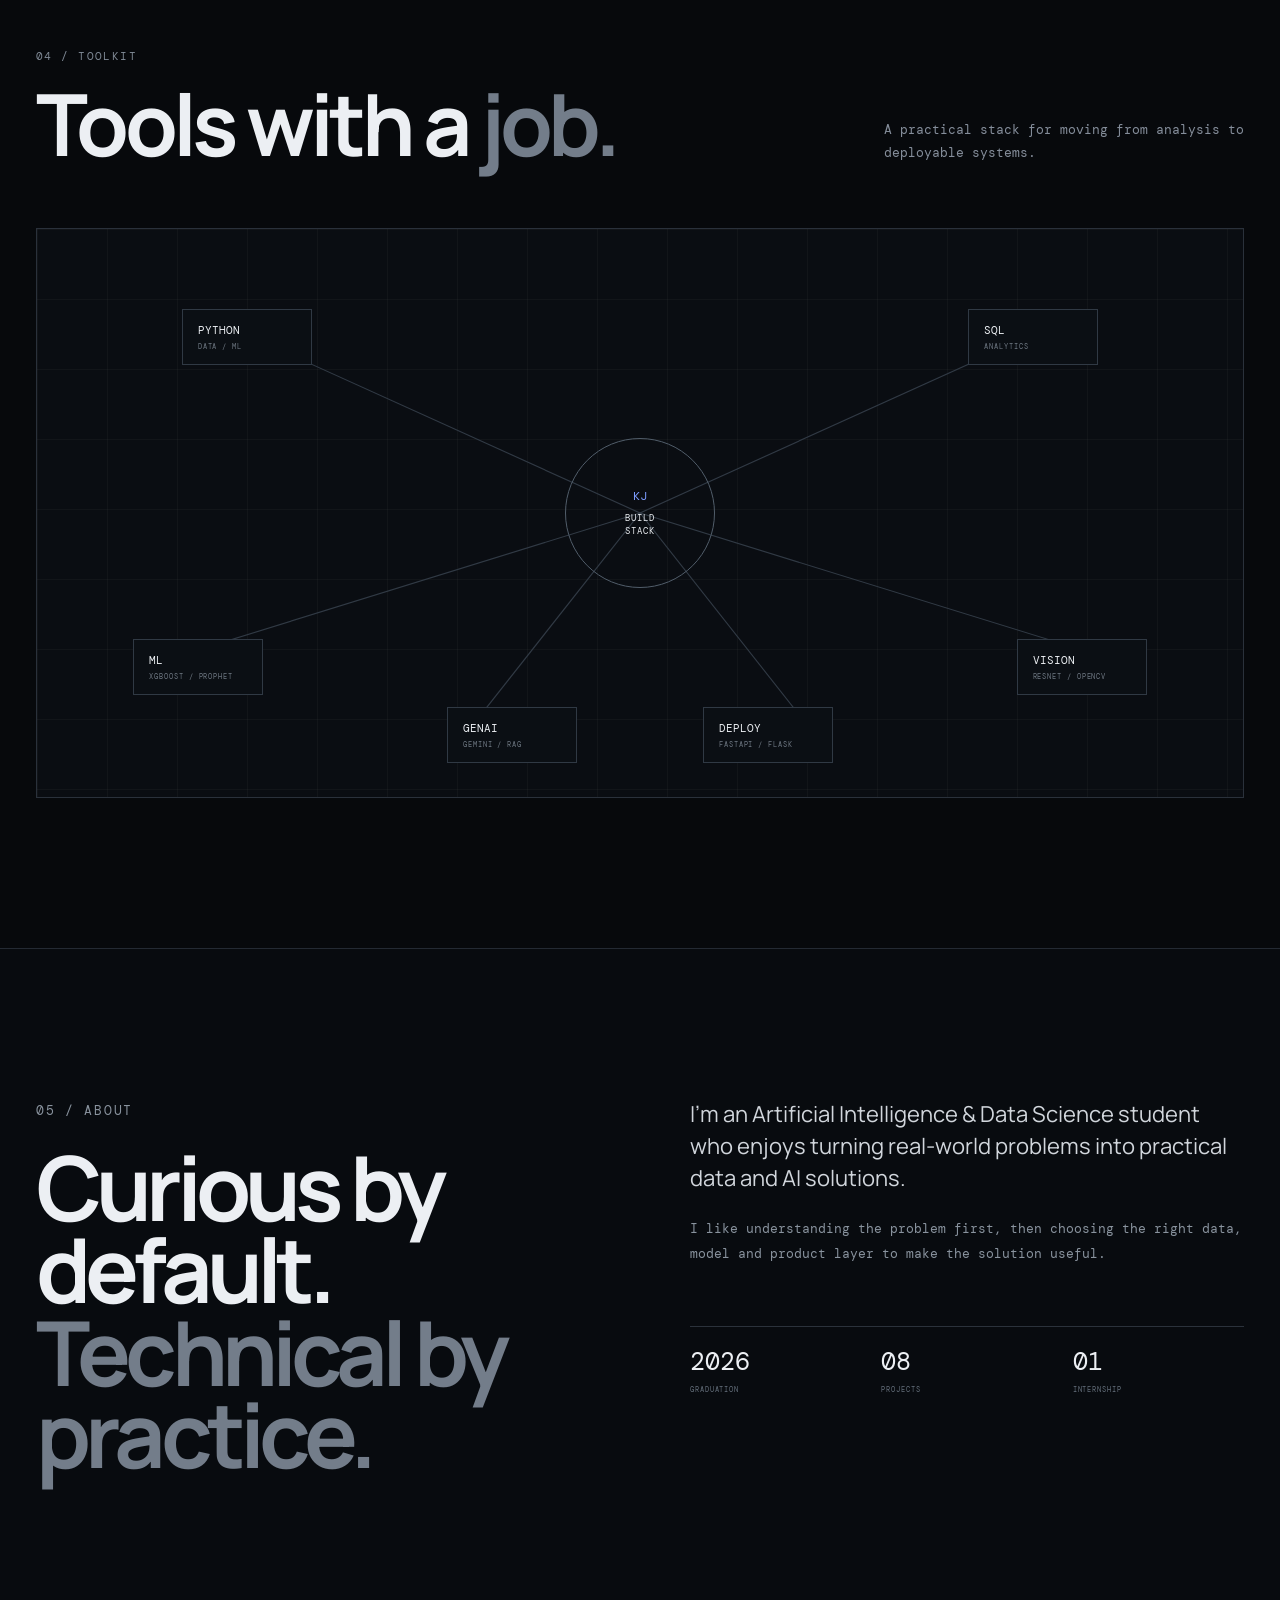
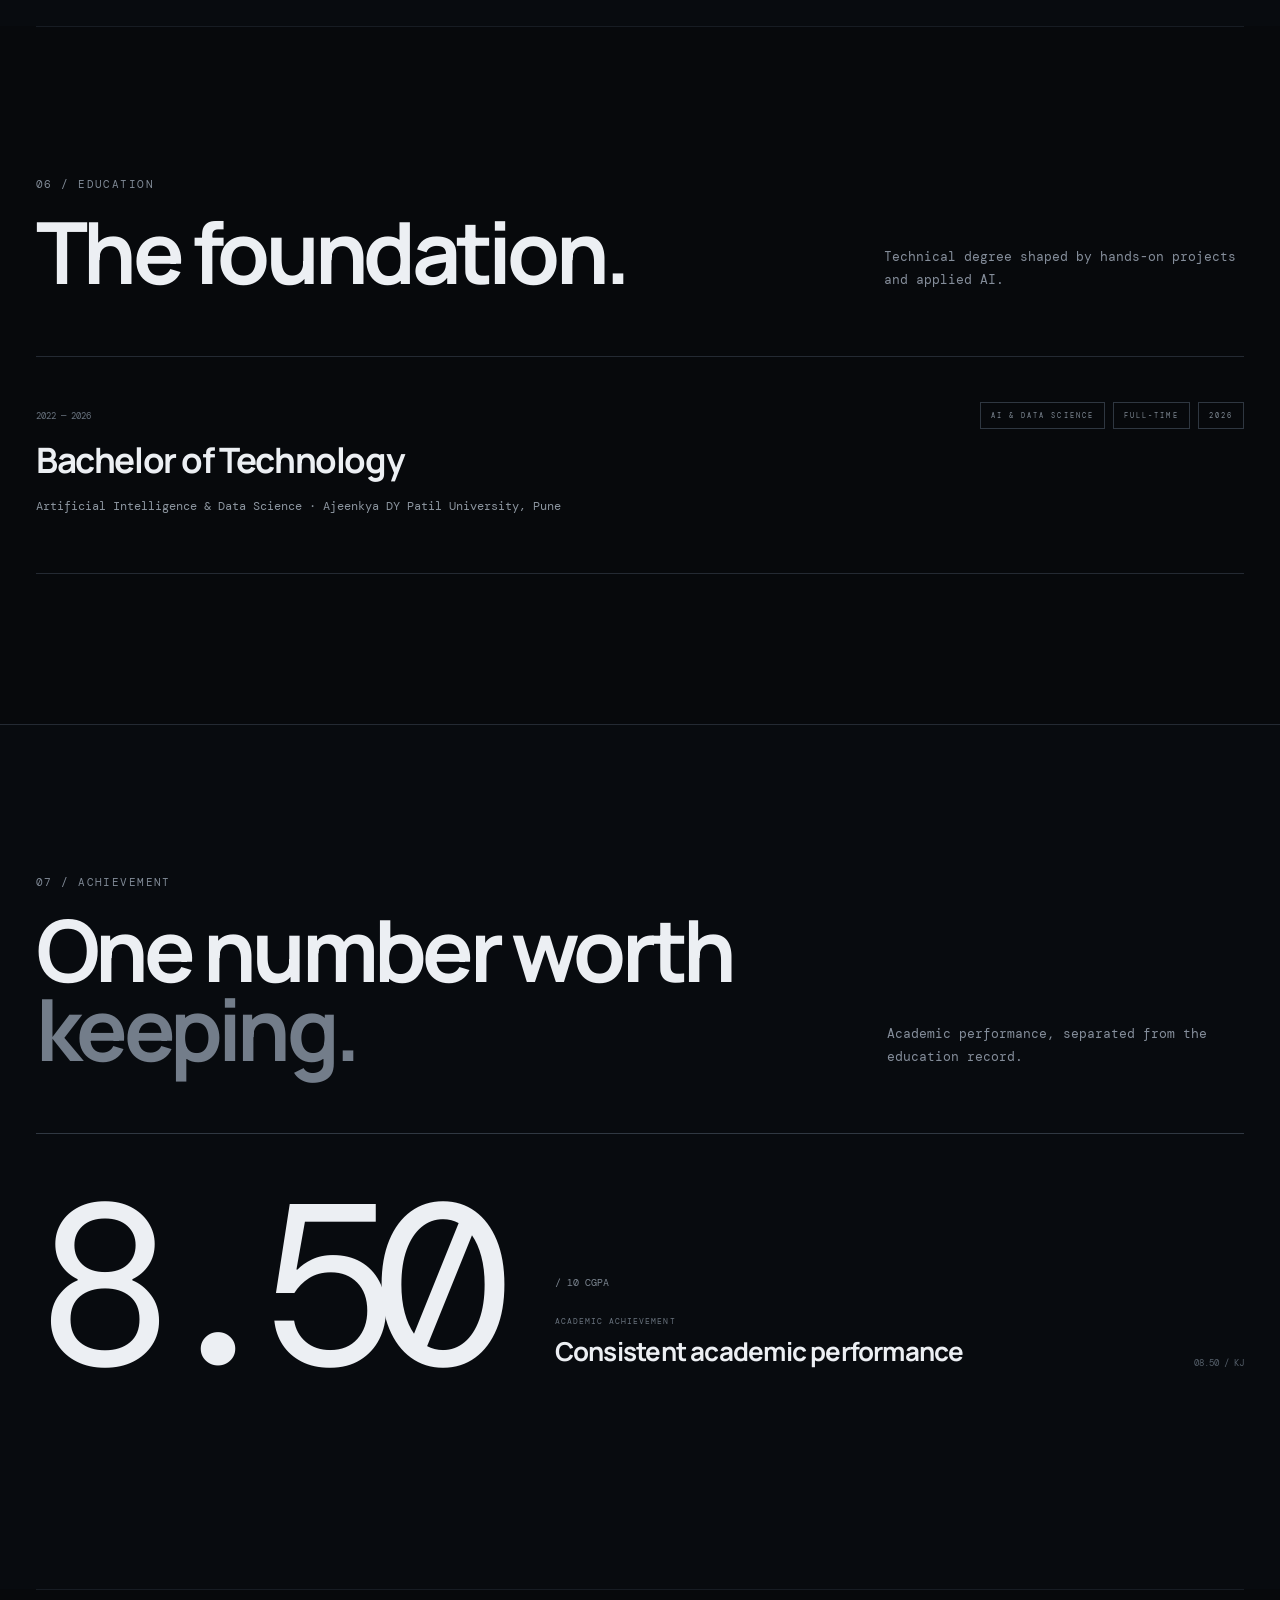
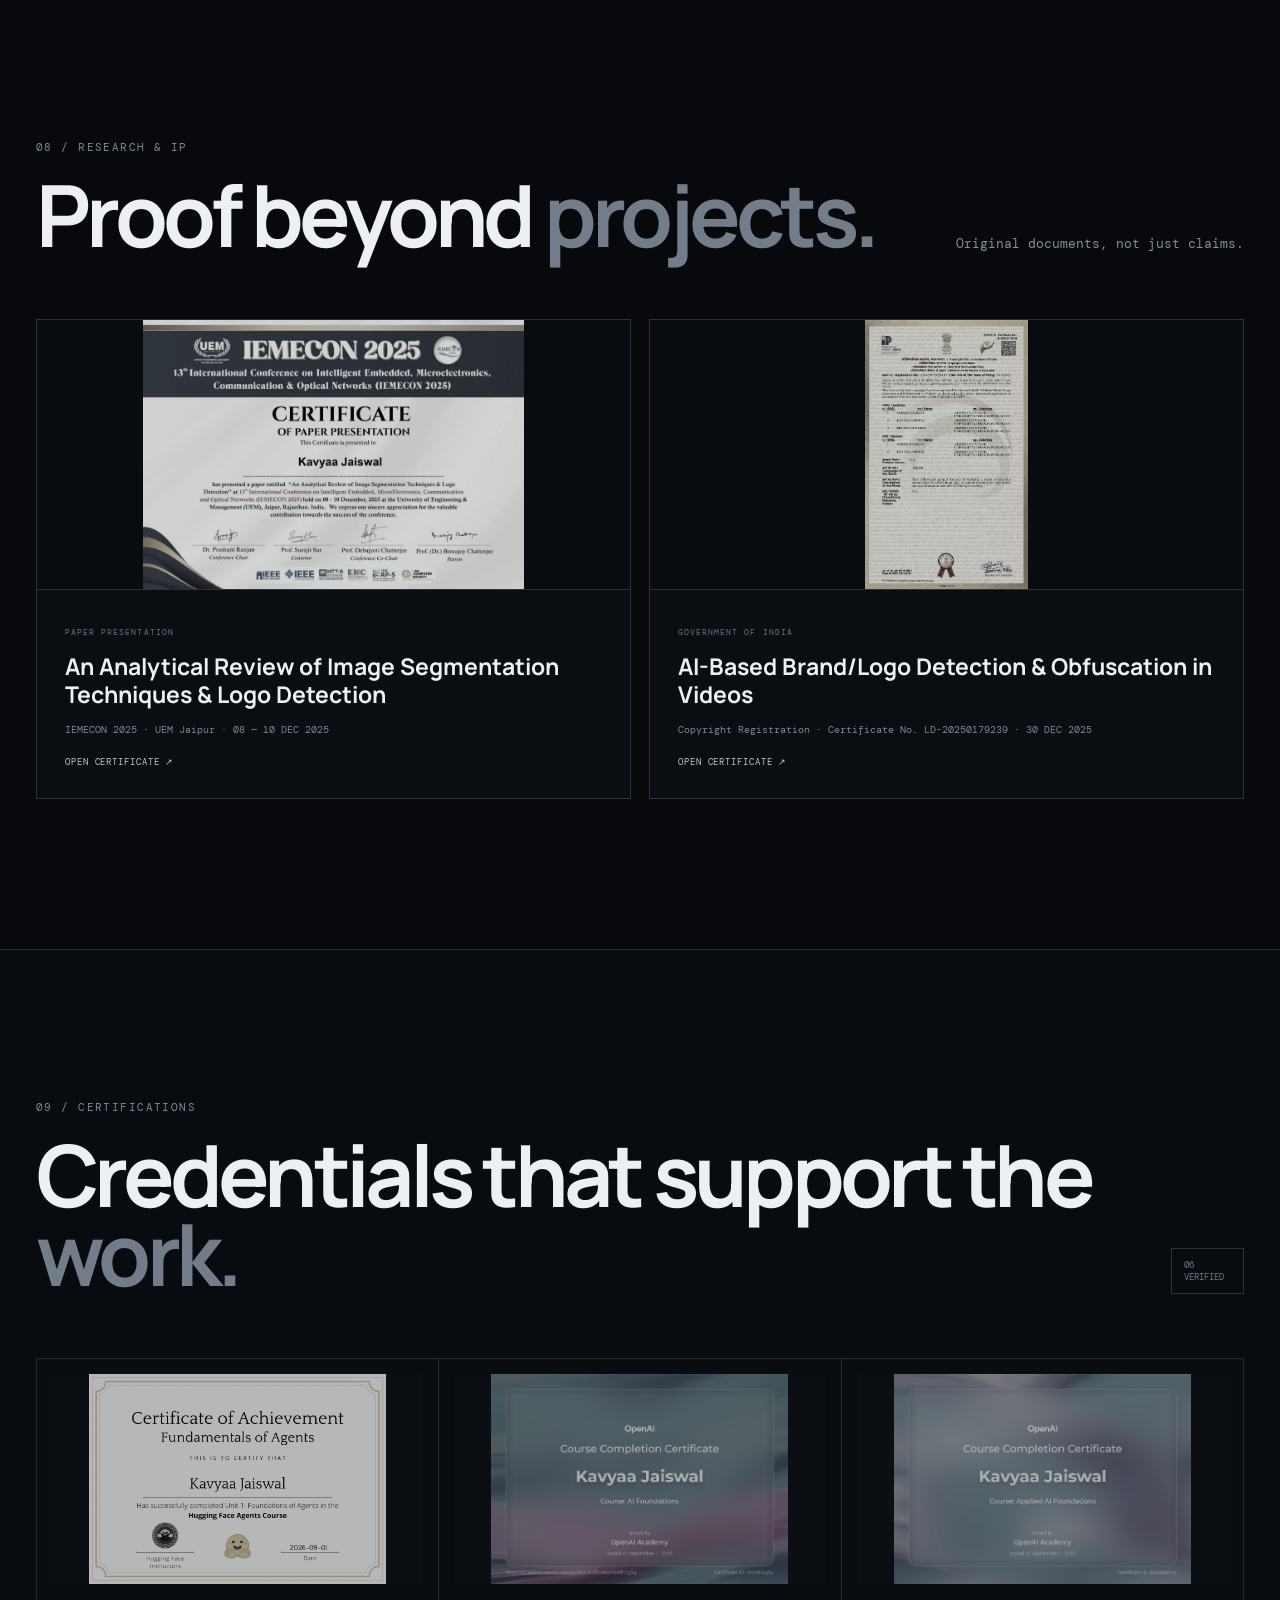
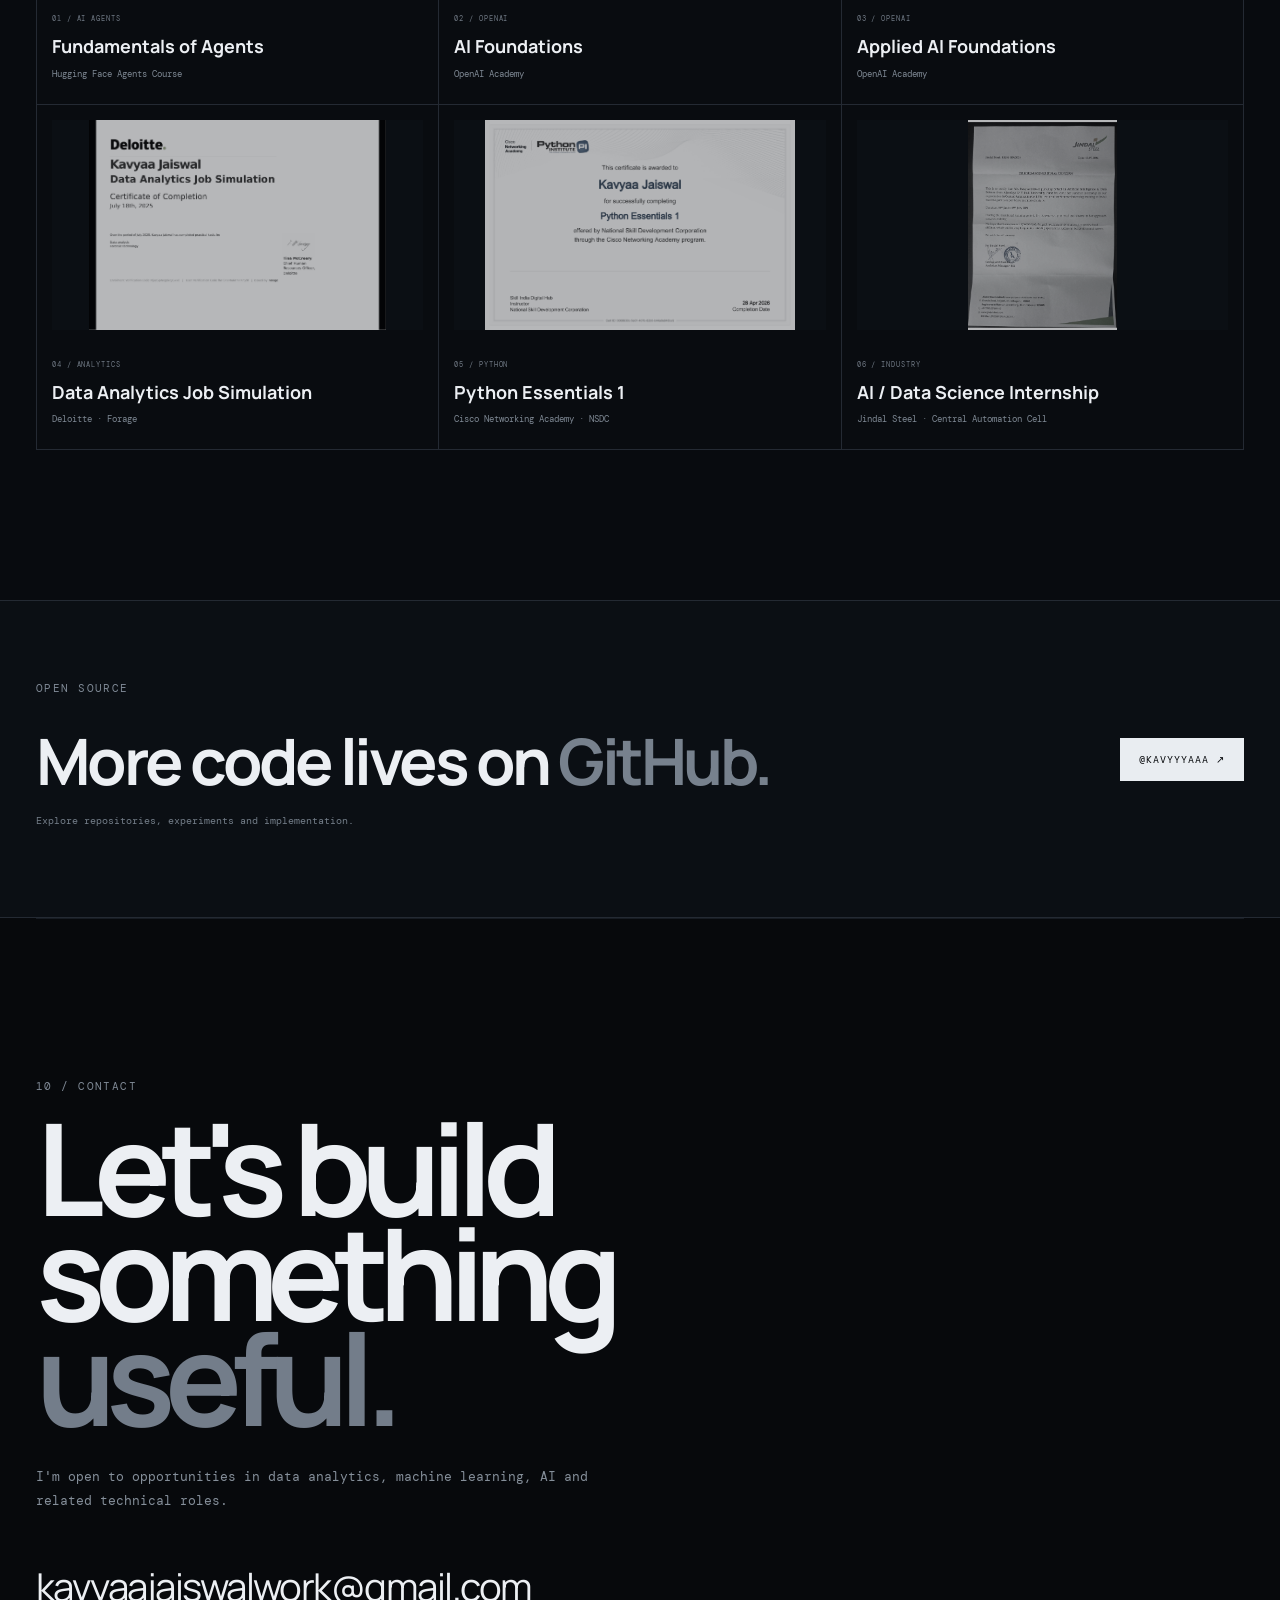
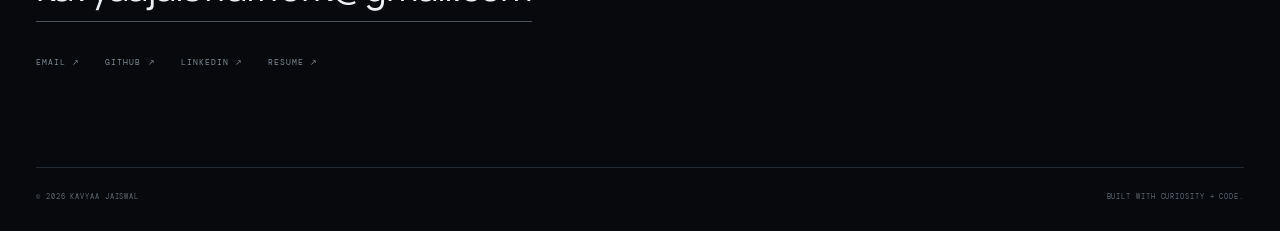
==== commit 666fbbb8: "Redesigned portfolio" ====
--- a/index.html
+++ b/index.html
@@ -1,208 +1,47 @@
 <!DOCTYPE html>
 <html lang="en">
 <head>
-  <meta charset="UTF-8" />
-  <meta name="viewport" content="width=device-width, initial-scale=1.0" />
-  <meta name="description" content="Kavyaa Jaiswal — AI & Data Science portfolio. Data analytics, machine learning, forecasting, computer vision and AI systems." />
-  <title>Kavyaa Jaiswal — AI & Data Science</title>
-  <link rel="canonical" href="https://kavyaa-portfolio-six.vercel.app/">
-  <link rel="icon" href="assets/favicon.svg" type="image/svg+xml">
-  <meta property="og:title" content="Kavyaa Jaiswal — AI & Data Science">
-  <meta property="og:description" content="AI & Data Science portfolio — analytics, ML, forecasting, computer vision and practical AI systems.">
-  <meta property="og:type" content="website">
-  <meta property="og:image" content="assets/og-image.svg">
-  <meta name="theme-color" content="#080b10">
-  <link rel="preconnect" href="https://fonts.googleapis.com">
-  <link rel="preconnect" href="https://fonts.gstatic.com" crossorigin>
-  <link href="https://fonts.googleapis.com/css2?family=DM+Mono:wght@400;500&family=Manrope:wght@400;500;600;700;800&display=swap" rel="stylesheet">
-  <link rel="stylesheet" href="styles.css" />
-  <link rel="stylesheet" href="professional_overrides.css" />
+<meta charset="UTF-8"><meta name="viewport" content="width=device-width,initial-scale=1">
+<meta name="description" content="Kavyaa Jaiswal — AI & Data Science. Machine learning, analytics, computer vision and applied AI systems.">
+<title>Kavyaa Jaiswal — AI & Data Science</title>
+<link rel="canonical" href="https://kavyaa-portfolio-six.vercel.app/">
+<link rel="icon" href="assets/favicon.svg" type="image/svg+xml">
+<link rel="preconnect" href="https://fonts.googleapis.com"><link rel="preconnect" href="https://fonts.gstatic.com" crossorigin>
+<link href="https://fonts.googleapis.com/css2?family=DM+Mono:wght@400;500&family=Manrope:wght@400;500;600;700;800&display=swap" rel="stylesheet">
+<link rel="stylesheet" href="styles.css">
 </head>
 <body>
-  <div class="intro-screen" id="introScreen">
-    <div class="intro-grid"></div>
-    <div class="intro-grid-glow"></div>
-    <div class="intro-glow intro-glow-a"></div><div class="intro-glow intro-glow-b"></div>
-    <div class="intro-scanline"></div>
-    <div class="intro-orbit orbit-one"></div><div class="intro-orbit orbit-two"></div><div class="intro-orbit orbit-three"></div>
-    <div class="intro-particles" aria-hidden="true">
-      <i style="--x:8%;--y:22%;--d:0s"></i><i style="--x:18%;--y:72%;--d:1.4s"></i><i style="--x:31%;--y:14%;--d:.7s"></i><i style="--x:44%;--y:84%;--d:2.1s"></i><i style="--x:58%;--y:18%;--d:1.1s"></i><i style="--x:72%;--y:76%;--d:.3s"></i><i style="--x:84%;--y:31%;--d:1.8s"></i><i style="--x:93%;--y:66%;--d:.9s"></i>
-    </div>
-    <div class="intro-terminal intro-terminal-left" aria-hidden="true">
-      <span>01 / ingest</span><span>02 / clean</span><span>03 / model</span><span>04 / explain</span>
-    </div>
-    <div class="intro-terminal intro-terminal-right" aria-hidden="true">
-      <span>PYTHON</span><span>SQL</span><span>ML</span><span>GENAI</span>
-    </div>
-    <div class="intro-content">
-      <p class="intro-kicker"><span></span> KAVYAA JAISWAL / AI & DATA SCIENCE</p>
-      <div class="intro-live"><span class="live-label">LIVE BUILD</span><strong id="introLiveText">ANALYZING DATA</strong><span class="live-cursor"></span></div>
-      <h1 class="intro-title"><span>Every dataset has a story.</span><em>I build the systems that help uncover it.</em></h1>
-      <div class="intro-system">
-        <div class="system-line"><span id="introSystemText">INITIALIZING ANALYTICS ENGINE</span><b id="introPercent">00%</b></div>
-        <div class="system-bar"><span id="introBar"></span></div>
-      </div>
-      <div class="intro-actions" style="position:relative;z-index:99999;pointer-events:auto"><button type="button" class="intro-enter" id="enterPortfolio" onclick="document.getElementById('introScreen').classList.add('is-hidden');try{sessionStorage.setItem('kavyaaIntroSeen','1')}catch(e){}">Enter portfolio <span>↗</span></button><button type="button" class="intro-skip" id="skipIntro" onclick="document.getElementById('introScreen').classList.add('is-hidden');try{sessionStorage.setItem('kavyaaIntroSeen','1')}catch(e){}">Skip intro</button></div>
-    </div>
-    <div class="intro-corner"><span id="introClock">00:00:00</span> · SYSTEM ONLINE <b>●</b></div>
+<div class="progress" id="scrollProgress"></div>
+<div class="intro" id="introScreen">
+  <div class="intro-noise"></div><div class="intro-grid"></div><div class="intro-orbit o1"></div><div class="intro-orbit o2"></div>
+  <div class="intro-code"><span>DATA.IN</span><span>MODEL.RUN</span><span>INSIGHT.OUT</span></div>
+  <div class="intro-center">
+    <div class="eyebrow"><i></i> KAVYAA JAISWAL / AI & DATA SCIENCE</div>
+    <div class="intro-status"><span>BUILDING</span><b id="introLiveText">DATA SYSTEMS</b></div>
+    <h1>Every dataset<br><em>has a story.</em></h1>
+    <p>I build the systems that help uncover it.</p>
+    <div class="intro-meter"><span id="introBar"></span></div>
+    <div class="intro-meta"><span id="introPercent">00%</span><span id="introSystemText">INITIALIZING</span><span>2026</span></div>
+    <div class="intro-actions"><button id="enterPortfolio">Enter portfolio <span>↗</span></button><button id="skipIntro">Skip intro</button></div>
   </div>
-  <div class="scroll-progress" id="scrollProgress"></div>
-  <div class="ambient ambient-a"></div><div class="ambient ambient-b"></div><div class="site-signal-field" aria-hidden="true">
-    <span class="signal-node n1"></span><span class="signal-node n2"></span><span class="signal-node n3"></span><span class="signal-node n4"></span>
-    <span class="signal-line l1"></span><span class="signal-line l2"></span><span class="signal-line l3"></span>
-  </div>
-
-  <header class="nav-wrap">
-    <nav class="nav container">
-      <a class="brand" href="#top"><span class="brand-mark">KJ</span><span><strong>Kavyaa Jaiswal</strong><small>AI / DATA SCIENCE</small></span></a>
-      <button class="menu-btn" aria-label="Toggle navigation" aria-expanded="false">☰</button>
-      <div class="nav-links"><a href="#work">Work</a><a href="#experience">Experience</a><a href="#skills">Toolkit</a><a href="#about">About</a><a href="#research">Research</a><a href="#certifications">Certificates</a><a href="#contact">Contact</a></div>
-      <div class="nav-actions"><button class="recruiter-btn" id="recruiterOpen" type="button">Recruiter mode ↗</button><a class="nav-cta" href="Kavyaa_Jaiswal_Resume.pdf" download>Resume ↗</a></div>
-    </nav>
-  </header>
-
-  <main id="top">
-    <section class="hero container">
-      <div class="hero-copy reveal">
-        <p class="eyebrow"><span class="pulse"></span> AI & DATA SCIENCE · OPEN TO OPPORTUNITIES</p>
-        <div class="hero-label">BUILD LOG · 2026 / 01</div>
-        <h1>Kavyaa<br><span>Jaiswal.</span></h1>
-        <p class="hero-role">AI & DATA SCIENCE <i>·</i> MACHINE LEARNING <i>·</i> ANALYTICS</p>
-        <p class="hero-text">I build practical systems that move from messy data to useful decisions — across analytics, forecasting, computer vision, predictive maintenance and GenAI.</p>
-        <div class="hero-actions"><a class="btn btn-primary" href="#work">View selected work <span>↓</span></a><a class="btn btn-ghost" href="Kavyaa_Jaiswal_Resume.pdf" target="_blank" rel="noreferrer">View résumé ↗</a></div>
-        <div class="hero-facts"><span>8 PROJECTS</span><span>6 VERIFIED CREDENTIALS</span><span>1 INDUSTRY INTERNSHIP</span></div>
-      </div>
-      <div class="hero-pass reveal">
-        <div class="pass-top"><span>DEVELOPER PASS</span><span>NO. 01 / 26</span></div>
-        <div class="pass-screen">
-          <div class="pass-globe" aria-hidden="true"><span></span><i></i></div>
-          <div class="mini-chart"><i></i><i></i><i></i><i></i><i></i><i></i><i></i><i></i></div>
-          <div class="pass-orbit"></div>
-          <div class="pass-status"><span></span> SYSTEMS ONLINE</div>
-        </div>
-        <div class="pass-name">Kavyaa Jaiswal</div>
-        <div class="pass-sub">AI · DATA / SYSTEMS BUILDER</div>
-        <div class="pass-grid"><div><small>FOCUS</small><strong>ML + AI</strong></div><div><small>STACK</small><strong>PY / SQL</strong></div><div><small>BUILD</small><strong>8 PROJECTS</strong></div><div><small>YEAR</small><strong>2026</strong></div></div>
-        <div class="pass-button"><span>●</span> ASK THE PORTFOLIO ANYTHING →</div>
-      </div>
-    </section>
-
-    <section class="ticker"><div class="ticker-track"><span>DATA ANALYTICS</span><b>✦</b><span>MACHINE LEARNING</span><b>✦</b><span>FORECASTING</span><b>✦</b><span>COMPUTER VISION</span><b>✦</b><span>GENAI</span><b>✦</b><span>PREDICTIVE MAINTENANCE</span><b>✦</b><span>DATA ANALYTICS</span><b>✦</b></div></section>
-
-    <section id="work" class="section container">
-      <div class="section-head reveal"><div><p class="section-kicker">01 / SELECTED WORK</p><h2>Things I've <em>built.</em></h2></div><p class="section-intro">Eight systems across analytics, machine learning, forecasting, computer vision and applied AI.</p></div>
-      <div class="project-story" id="projectStory">
-        <div class="project-sticky">
-      <div class="project-stage reveal" id="projectStage">
-        <div class="project-stage-visual" id="projectVisual" data-visual="multi-agent">
-          <div class="stage-grid"></div>
-          <div class="visual-scan"></div>
-          <div class="stage-readout"><span id="stageStatus">SYSTEM ONLINE</span><b id="stageProgress">01 / 04</b></div>
-          <div class="stage-project-id" id="stageId">01</div>
-          <div class="stage-category" id="stageCategory">AI · DATA ANALYTICS</div>
-          <div class="stage-live-label"><span></span> LIVE SYSTEM VIEW</div>
-          <div class="project-visual-content" id="projectVisualContent"></div>
-        </div>
-        <div class="project-stage-copy">
-          <div class="stage-kicker mono">SELECTED SYSTEM / <span id="stageSystem">01</span></div>
-          <h3 id="stageTitle">Multi-Agent AI Data Analyst</h3>
-          <p id="stageDescription">Full-stack data analytics platform for CSV analysis, visualization and AI-generated insights, with ML workflows and automated PDF reporting.</p>
-          <div class="stage-tech" id="stageTech"></div>
-          <div class="stage-actions" id="stageActions"></div>
-          <div class="stage-project-list" id="stageProjectList"></div>
-          <p class="stage-hint mono">SCROLL TO SWITCH SYSTEMS ↓</p>
-        </div>
-      </div>
-        </div>
-        <div class="project-sentinels" aria-hidden="true">
-          <div class="project-sentinel" data-project="01"></div>
-          <div class="project-sentinel" data-project="02"></div>
-          <div class="project-sentinel" data-project="03"></div>
-          <div class="project-sentinel" data-project="04"></div>
-        </div>
-      </div>
-      <div class="all-work-head reveal"><div><p class="section-kicker">MORE WORK</p><h3>More experiments, same obsession.</h3></div><div id="filters" class="filters" role="tablist"></div></div>
-      <div id="all-projects" class="all-projects"></div>
-    </section>
-    <div class="signal-strip" aria-hidden="true"><span>SIGNAL DETECTED</span><i></i><b>INGEST → TRAIN → EXPLAIN → SHIP</b><em>SCROLL / SYSTEM LIVE</em></div>
-
-    <section id="experience" class="story-section section-alt">
-      <div class="container">
-        <div class="section-head reveal"><div><p class="section-kicker">02 / BUILD LOG</p><h2>From problem to <em>system.</em></h2></div><p class="section-intro">A scroll-driven look at the way I approach real-world work.</p></div>
-        <div class="story-grid">
-          <div class="story-sticky">
-            <p class="story-index mono" id="storyIndex">01 / 03</p>
-            <h3 id="storyTitle" aria-live="polite"><span id="storyTitleText">Collect</span><span class="type-caret" aria-hidden="true"></span></h3>
-            <p id="storyText" aria-live="polite">Start with the signal: understand the data, clean the noise and define what success should look like.</p><span class="story-scroll-note mono">SCROLL TO CHANGE THE SYSTEM →</span>
-            <div class="story-meter"><span id="storyMeter"></span></div>
-          </div>
-          <div class="story-steps">
-            <article class="story-step active" data-title="Collect" data-index="01 / 03" data-text="Start with the signal: understand the data, clean the noise and define what success should look like."><span>01</span><div><small>DATA</small><h3>Collect & understand</h3><p>Industrial telemetry, financial time series, product images or business CSVs — the first job is finding the useful signal.</p></div></article>
-            <article class="story-step" data-title="Model" data-index="02 / 03" data-text="Choose the simplest model that can solve the problem, then measure it honestly. Accuracy is only useful when the system is useful."><span>02</span><div><small>MODEL</small><h3>Learn & predict</h3><p>From XGBoost and Prophet to ResNet-50, LSTM and multi-agent workflows, the model follows the problem.</p></div></article>
-            <article class="story-step" data-title="Insight" data-index="03 / 03" data-text="Make the result understandable: dashboards, explanations, reports and interfaces that help someone act on the output."><span>03</span><div><small>IMPACT</small><h3>Explain & ship</h3><p>Turn predictions into decisions with dashboards, AI insights, visual search, reports and deployable interfaces.</p></div></article>
-          </div>
-        </div>
-        <article class="experience-card reveal"><div class="exp-date">JAN 2026 — JUL 2026</div><div class="exp-main"><div class="exp-title-row"><div><p class="mono">JINDAL STEEL</p><h3>AI / Data Science Internship</h3></div><span class="exp-index">01</span></div><p>Built a predictive-maintenance solution to detect kiln accretion using industrial temperature data, with real-time equipment monitoring and anomaly detection.</p><a class="project-links" href="internship.html">View internship case study ↗</a><div class="tech-list"><span>Python</span><span>LSTM</span><span>Flask</span><span>FastAPI</span><span>Plotly</span><span>Scikit-learn</span></div></div></article>
-      </div>
-    </section>
-    <div class="signal-strip" aria-hidden="true"><span>SIGNAL DETECTED</span><i></i><b>COLLECT → MODEL → INSIGHT → IMPACT</b><em>SCROLL / SYSTEM LIVE</em></div>
-
-    <section id="skills" class="section container">
-      <div class="section-head reveal"><div><p class="section-kicker">03 / TOOLKIT</p><h2>My tools have <em>jobs.</em></h2></div><p class="section-intro">A practical stack for moving from analysis to deployable systems.</p></div>
-      <div class="skills-grid reveal"><article class="skill-card"><span class="skill-no">01</span><h3>Data & Analytics</h3><p>Python · SQL · Pandas · NumPy · Tableau · Power BI</p></article><article class="skill-card"><span class="skill-no">02</span><h3>Machine Learning</h3><p>Scikit-learn · XGBoost · Prophet · Predictive modeling</p></article><article class="skill-card"><span class="skill-no">03</span><h3>Deep Learning & Vision</h3><p>ResNet-50 · OpenCV · FAISS · LSTM</p></article><article class="skill-card"><span class="skill-no">04</span><h3>AI Applications</h3><p>FastAPI · Flask · React · Plotly · Dash · Google Gemini</p></article><article class="skill-card"><span class="skill-no">05</span><h3>Developer Tools</h3><p>Git · GitHub · Jupyter · APIs · Full-stack workflows</p></article><article class="skill-card learning"><span class="skill-no">06</span><h3>Currently Exploring</h3><p>GenAI · RAG · AI Agents · advanced SQL · deployment</p><span class="learning-badge">IN PROGRESS</span></article></div>
-      <div class="skill-constellation reveal" id="skillConstellation">
-        <div class="constellation-copy"><p class="section-kicker">LIVE SKILL MAP</p><h3>One stack.<br><em>Many directions.</em></h3><p id="skillConstellationText">Select a node to see where that part of the stack fits into the work.</p><span class="mono">CLICK A NODE →</span></div>
-        <div class="constellation-stage">
-          <span class="constellation-line c-line-1"></span><span class="constellation-line c-line-2"></span><span class="constellation-line c-line-3"></span><span class="constellation-line c-line-4"></span><span class="constellation-line c-line-5"></span><span class="constellation-line c-line-6"></span>
-          <button class="skill-node node-python" data-skill="Python turns raw data into repeatable analysis, modeling and production workflows." type="button">PYTHON</button>
-          <button class="skill-node node-sql" data-skill="SQL helps structure, filter and interrogate the data behind decisions." type="button">SQL</button>
-          <button class="skill-node node-ml" data-skill="Machine learning connects features to forecasts, classification and prediction." type="button">ML</button>
-          <button class="skill-node node-vision" data-skill="Computer vision powers visual search, detection and image understanding." type="button">VISION</button>
-          <button class="skill-node node-genai" data-skill="GenAI adds grounded assistants, insights and agent-style workflows." type="button">GENAI</button>
-          <button class="skill-node node-analytics" data-skill="Analytics turns datasets into dashboards, metrics, reports and action." type="button">ANALYTICS</button>
-          <div class="constellation-core"><span>KJ</span><small>AI / DATA</small></div>
-        </div>
-      </div>
-    </section>
-
-    <section id="about" class="section section-alt"><div class="container about-grid"><div class="about-label reveal"><p class="section-kicker">04 / ABOUT</p><h2>Curious by default.<br><em>Technical by practice.</em></h2></div><div class="about-copy reveal"><p class="lead">I'm an Artificial Intelligence & Data Science student who enjoys turning real-world problems into practical data and AI solutions.</p><p>My work spans data analytics, forecasting, predictive maintenance, computer vision and AI-powered applications. I like understanding the problem first, then choosing the right data, model and product layer to make the solution useful.</p><div class="stats"><div><strong>2026</strong><span>Graduation</span></div><div><strong>8</strong><span>Projects</span></div><div><strong>1</strong><span>Industry internship</span></div></div></div></div></section>
-
-    <section id="education" class="section container education-section"><div class="section-head reveal"><div><p class="section-kicker">05 / EDUCATION</p><h2>The foundation behind the <em>builds.</em></h2></div><p class="section-intro">A technical degree shaped by hands-on projects, analytics and applied AI.</p></div><div class="education-card reveal"><div class="education-main"><span class="mono">2022 — 2026</span><h3>Bachelor of Technology</h3><p>Artificial Intelligence & Data Science · Ajeenkya DY Patil University, Pune</p></div><div class="education-tags"><span>AI & DATA SCIENCE</span><span>FULL-TIME</span><span>2026</span></div></div></section>
-
-    <section id="achievements" class="section container achievements-section"><div class="section-head reveal"><div><p class="section-kicker">06 / ACHIEVEMENT</p><h2>One number worth <em>highlighting.</em></h2></div><p class="section-intro">Academic performance, kept separate from the education record.</p></div><div class="achievement-hero reveal"><div class="achievement-orbit"></div><div class="achievement-value"><strong>8.50</strong><span>/ 10 CGPA</span></div><div class="achievement-copy"><span class="mono">ACADEMIC ACHIEVEMENT</span><h3>Consistent academic performance</h3><p>B.Tech · Artificial Intelligence & Data Science</p></div><div class="achievement-code">KJ · 08.50</div></div></section>
-
-    <section id="research" class="section section-alt research-section"><div class="container"><div class="section-head reveal"><div><p class="section-kicker">07 / RESEARCH & IP</p><h2>Proof beyond the <em>projects.</em></h2></div><p class="section-intro">Original documents, not just claims.</p></div><div class="research-grid"><article class="research-card reveal"><div class="research-preview"><img src="certificates/iemcon-paper-presentation.png" alt="IEMECON 2025 paper presentation certificate" loading="lazy"><a class="preview-open" href="certificates/iemcon-paper-presentation.pdf" target="_blank" rel="noreferrer">Open certificate ↗</a></div><div class="research-body"><span class="cert-tag">PAPER PRESENTATION</span><h3>An Analytical Review of Image Segmentation Techniques & Logo Detection</h3><p>IEMECON 2025 · UEM Jaipur · 08 — 10 DEC 2025</p><a class="research-link" href="certificates/iemcon-paper-presentation.pdf" target="_blank" rel="noreferrer">View original certificate ↗</a></div></article><article class="research-card reveal"><div class="research-preview"><img src="certificates/government-of-india-copyright-registration.png" alt="Government of India copyright certificate" loading="lazy"><a class="preview-open" href="certificates/government-of-india-copyright-registration.pdf" target="_blank" rel="noreferrer">Open certificate ↗</a></div><div class="research-body"><span class="cert-tag">GOVERNMENT OF INDIA</span><h3>AI-Based Brand/Logo Detection & Obfuscation in Videos</h3><p>Copyright Registration · Certificate No. LD-20250179239 · 30 DEC 2025</p><a class="research-link" href="certificates/government-of-india-copyright-registration.pdf" target="_blank" rel="noreferrer">View original certificate ↗</a></div></article></div></div></section>
-
-    <section id="certifications" class="section section-alt certification-section"><div class="container"><div class="section-head reveal"><div><p class="section-kicker">08 / CERTIFICATIONS</p><h2>Credentials that support the <em>work.</em></h2></div><p class="section-intro">Preview a certificate or open the original document.</p><div class="cert-count mono">06 VERIFIED CREDENTIALS</div></div><div class="cert-grid">
-      <article class="cert-card reveal"><a class="cert-preview" href="certificates/hugging-face-fundamentals-of-agents.webp" target="_blank"><img src="certificates/hugging-face-fundamentals-of-agents.webp" alt="Hugging Face Fundamentals of Agents certificate" loading="lazy"></a><div class="cert-body"><div><span class="cert-index">01</span><span class="cert-tag">AI AGENTS</span></div><h3>Fundamentals of Agents</h3><p>Hugging Face Agents Course</p><div class="cert-footer"><span>01 SEP 2026</span><a href="certificates/hugging-face-fundamentals-of-agents.webp" target="_blank">View Certificate ↗</a></div></div></article>
-      <article class="cert-card reveal"><a class="cert-preview" href="certificates/openai-ai-foundations.pdf" target="_blank"><img src="certificates/openai-ai-foundations.png" alt="OpenAI AI Foundations certificate" loading="lazy"></a><div class="cert-body"><div><span class="cert-index">02</span><span class="cert-tag">OPENAI</span></div><h3>AI Foundations</h3><p>OpenAI Academy</p><div class="cert-footer"><span>01 SEP 2026</span><a href="certificates/openai-ai-foundations.pdf" target="_blank">View Certificate ↗</a></div></div></article>
-      <article class="cert-card reveal"><a class="cert-preview" href="certificates/openai-applied-ai-foundations.pdf" target="_blank"><img src="certificates/openai-applied-ai-foundations.png" alt="OpenAI Applied AI Foundations certificate" loading="lazy"></a><div class="cert-body"><div><span class="cert-index">03</span><span class="cert-tag">OPENAI</span></div><h3>Applied AI Foundations</h3><p>OpenAI Academy</p><div class="cert-footer"><span>01 SEP 2026</span><a href="certificates/openai-applied-ai-foundations.pdf" target="_blank">View Certificate ↗</a></div></div></article>
-      <article class="cert-card reveal"><a class="cert-preview" href="certificates/deloitte-data-analytics-job-simulation.pdf" target="_blank"><img src="certificates/deloitte-data-analytics-job-simulation.png" alt="Deloitte Data Analytics Job Simulation certificate" loading="lazy"></a><div class="cert-body"><div><span class="cert-index">04</span><span class="cert-tag">ANALYTICS</span></div><h3>Data Analytics Job Simulation</h3><p>Deloitte · Forage</p><div class="cert-footer"><span>18 JUL 2025</span><a href="certificates/deloitte-data-analytics-job-simulation.pdf" target="_blank">View Certificate ↗</a></div></div></article>
-      <article class="cert-card reveal"><a class="cert-preview" href="certificates/python-essentials-1.pdf" target="_blank"><img src="certificates/python-essentials-1.png" alt="Python Essentials 1 certificate" loading="lazy"></a><div class="cert-body"><div><span class="cert-index">05</span><span class="cert-tag">PYTHON</span></div><h3>Python Essentials 1</h3><p>Cisco Networking Academy · NSDC</p><div class="cert-footer"><span>28 APR 2026</span><a href="certificates/python-essentials-1.pdf" target="_blank">View Certificate ↗</a></div></div></article>
-      <article class="cert-card reveal"><a class="cert-preview" href="certificates/jindal-steel-internship.pdf" target="_blank"><img src="certificates/jindal-steel-internship.png" alt="Jindal Steel internship certificate" loading="lazy"></a><div class="cert-body"><div><span class="cert-index">06</span><span class="cert-tag">INDUSTRY</span></div><h3>AI / Data Science Internship</h3><p>Jindal Steel · Central Automation Cell</p><div class="cert-footer"><span>09 JAN — 09 JUL 2026</span><a href="certificates/jindal-steel-internship.pdf" target="_blank">View Certificate ↗</a></div></div></article>
-    </div></div></section>
-
-    <section class="github-band"><div class="container github-inner reveal"><div><p class="section-kicker">09 / OPEN SOURCE</p><h2>More code lives on <em>GitHub.</em></h2><p>Explore repositories, experiments and the implementation behind these projects.</p></div><a class="btn btn-primary" href="https://github.com/kavyyyaaa" target="_blank">@kavyyyaaa ↗</a></div></section>
-    <section id="contact" class="section contact-section container"><div class="contact-card reveal"><p class="section-kicker">10 / CONTACT</p><h2>Let's build something <em>useful.</em></h2><p>I'm open to opportunities in data analytics, machine learning, AI and related technical roles.</p><a class="email" href="mailto:kavyaajaiswalwork@gmail.com">kavyaajaiswalwork@gmail.com</a><div class="contact-links"><a href="mailto:kavyaajaiswalwork@gmail.com">Email ↗</a><a href="https://github.com/kavyyyaaa" target="_blank">GitHub ↗</a><a href="https://www.linkedin.com/in/kavyaa-jaiswal" target="_blank">LinkedIn ↗</a><a href="Kavyaa_Jaiswal_Resume.pdf" download>Resume ↗</a></div></div></section>
-  </main>
-  <div class="recruiter-modal" id="recruiterModal" aria-hidden="true">
-    <div class="recruiter-backdrop" data-recruiter-close></div>
-    <section class="recruiter-panel" role="dialog" aria-modal="true" aria-labelledby="recruiterTitle">
-      <button class="recruiter-close" id="recruiterClose" type="button" aria-label="Close recruiter mode">×</button>
-      <p class="section-kicker">FAST TRACK / RECRUITER VIEW</p>
-      <h2 id="recruiterTitle">The signal, <em>without the scroll.</em></h2>
-      <p class="recruiter-lead">A compact view of the work, experience and proof points most useful for a hiring review.</p>
-      <div class="recruiter-stats"><div><strong>08</strong><span>PROJECTS</span></div><div><strong>01</strong><span>INDUSTRY INTERNSHIP</span></div><div><strong>06</strong><span>VERIFIED CREDENTIALS</span></div><div><strong>02</strong><span>RESEARCH / IP PROOFS</span></div></div>
-      <div class="recruiter-grid">
-        <a href="#work" data-recruiter-close><span>01</span><b>Selected systems</b><small>Multi-Agent · ForgePredict · MarketMind · VisionSearch</small></a>
-        <a href="#experience" data-recruiter-close><span>02</span><b>Industry experience</b><small>Jindal Steel · AI / Data Science Internship</small></a>
-        <a href="#research" data-recruiter-close><span>03</span><b>Research & IP</b><small>IEMECON paper + Government of India copyright</small></a>
-        <a href="Kavyaa_Jaiswal_Resume.pdf" target="_blank" rel="noreferrer"><span>04</span><b>Résumé</b><small>Open the current résumé</small></a>
-      </div>
-      <div class="recruiter-footer"><a class="btn btn-primary" href="mailto:kavyaajaiswalwork@gmail.com">Start a conversation ↗</a><a class="btn btn-ghost" href="https://github.com/kavyyyaaa" target="_blank" rel="noreferrer">Review the code ↗</a></div>
-    </section>
-  </div>
-  <div class="global-telemetry mono" aria-hidden="true"><span>LIVE SIGNAL</span><b id="telemetryMessage">MAPPING FEATURES</b><i></i><span id="telemetryCount">00.0%</span></div><footer class="footer container"><span>© 2026 Kavyaa Jaiswal</span><span>Built with curiosity + code.</span></footer>
-  <script src="script.js"></script>
-</body>
-</html>
+  <div class="intro-bottom"><span>01 — 10</span><span>SCROLL / EXPLORE / BUILD</span><span id="introClock">00:00</span></div>
+</div>
+<header class="nav-wrap"><nav class="nav container"><a class="brand" href="#top"><span class="brand-mark">KJ</span><span><strong>Kavyaa Jaiswal</strong><small>AI / DATA SCIENCE</small></span></a><button class="menu-btn" aria-label="Toggle navigation" aria-expanded="false">☰</button><div class="nav-links"><a href="#work">Work</a><a href="#experience">Experience</a><a href="#skills">Toolkit</a><a href="#about">About</a><a href="#research">Research</a><a href="#certifications">Certificates</a><a href="#contact">Contact</a></div><a class="nav-cta" href="Kavyaa_Jaiswal_Resume.pdf" download>Resume ↗</a></nav></header>
+<main id="top">
+<section class="hero container"><div class="hero-left reveal"><div class="hero-kicker">AI & DATA SCIENCE <span>///</span> BUILDER</div><p class="hero-index">01 / INTRODUCTION</p><h1>Kavyaa<br><span>Jaiswal.</span></h1><p class="hero-role">MACHINE LEARNING · ANALYTICS · APPLIED AI</p><p class="hero-copy">I turn messy data into practical systems — from forecasting and predictive maintenance to computer vision, analytics and GenAI.</p><div class="hero-actions"><a class="btn primary" href="#work">Explore the work <span>↓</span></a><a class="text-link" href="Kavyaa_Jaiswal_Resume.pdf" target="_blank">Résumé ↗</a></div><div class="hero-metrics"><div><strong>08</strong><span>PROJECTS</span></div><div><strong>01</strong><span>INTERNSHIP</span></div><div><strong>06</strong><span>CREDENTIALS</span></div></div></div>
+<div class="hero-right reveal"><div class="status-line"><span><i></i> LIVE SYSTEM</span><span>INDIA / 2026</span></div><div class="data-panel"><div class="panel-grid"></div><div class="panel-orbit"></div><div class="panel-core"><span></span><b>DATA<br>TO<br>DECISION</b></div><div class="panel-label l1">ANALYTICS</div><div class="panel-label l2">ML</div><div class="panel-label l3">VISION</div><div class="panel-label l4">GENAI</div><div class="panel-readout"><span>ACTIVE LAYER</span><strong>APPLIED AI</strong><em>signal stable / pipeline ready</em></div></div><div class="hero-note"><span>BUILD PHILOSOPHY</span><strong>Understand → model → explain.</strong></div></div></section>
+<div class="ticker"><div class="ticker-track"><span>DATA ANALYTICS</span><b>+</b><span>MACHINE LEARNING</span><b>+</b><span>FORECASTING</span><b>+</b><span>COMPUTER VISION</span><b>+</b><span>GENAI</span><b>+</b><span>PREDICTIVE MAINTENANCE</span><b>+</b><span>DATA ANALYTICS</span></div></div>
+<section id="work" class="work section container"><div class="section-head reveal"><div><p class="kicker">02 / SELECTED WORK</p><h2>Things I've <em>built.</em></h2></div><p>Projects where data, models and interfaces meet. Scroll the system to inspect the work.</p></div>
+<div class="project-lab"><div class="lab-visual"><div class="lab-top"><span id="labIndex">01 / 08</span><span id="labCategory">AI</span></div><div class="lab-stage" id="labStage"></div><div class="lab-bottom"><span id="labSignal">SIGNAL / READY</span><span id="labStack">PYTHON · FASTAPI · REACT</span></div></div><div class="lab-info"><div class="lab-list" id="labList"></div><div class="lab-copy"><p class="kicker" id="labKicker">MULTI-AGENT SYSTEM</p><h3 id="labTitle">Multi-Agent AI Data Analyst</h3><p id="labDescription">Full-stack data analytics platform for CSV analysis, visualization and AI-generated insights, with ML workflows and automated PDF reporting.</p><div class="tech-list" id="labTech"></div><div class="lab-links" id="labLinks"></div></div></div></div>
+<div class="more-work reveal"><div><p class="kicker">MORE WORK</p><h3>Eight builds. Different problems.</h3></div><div class="filters" id="filters"></div></div><div class="all-projects" id="all-projects"></div></section>
+<section id="experience" class="story section-dark"><div class="container"><div class="section-head reveal"><div><p class="kicker">03 / BUILD LOG</p><h2>How the work <em>moves.</em></h2></div><p>Scroll through the method behind the projects.</p></div><div class="story-grid"><div class="story-sticky"><p class="story-index" id="storyIndex">01 / 03</p><h3><span id="storyTitleText">Collect</span><i></i></h3><p id="storyText">Start with the signal: understand the data, clean the noise and define what success should look like.</p><small>SCROLL TO CHANGE THE SYSTEM →</small><div class="story-meter"><span id="storyMeter"></span></div></div><div class="story-steps"><article class="story-step active" data-title="Collect" data-index="01 / 03" data-text="Start with the signal: understand the data, clean the noise and define what success should look like."><span>01</span><div><b>DATA</b><h3>Collect & understand</h3><p>Industrial telemetry, financial time series, product images or business CSVs — the first job is finding the useful signal.</p></div></article><article class="story-step" data-title="Model" data-index="02 / 03" data-text="Choose the simplest model that can solve the problem, then measure it honestly. Accuracy is only useful when the system is useful."><span>02</span><div><b>MODEL</b><h3>Learn & predict</h3><p>From XGBoost and Prophet to ResNet-50, LSTM and multi-agent workflows, the model follows the problem.</p></div></article><article class="story-step" data-title="Insight" data-index="03 / 03" data-text="Make the result understandable: dashboards, explanations, reports and interfaces that help someone act on the output."><span>03</span><div><b>IMPACT</b><h3>Explain & ship</h3><p>Turn predictions into decisions with dashboards, AI insights, visual search, reports and deployable interfaces.</p></div></article></div></div><article class="experience-card reveal"><div class="exp-date">JAN 2026 — JUL 2026</div><div><p class="kicker">JINDAL STEEL</p><h3>AI / Data Science Internship</h3><p>Built a predictive-maintenance solution to detect kiln accretion using industrial temperature data, with real-time equipment monitoring and anomaly detection.</p><a class="text-link" href="internship.html">View internship case study ↗</a></div></article></div></section>
+<section id="skills" class="section container"><div class="section-head reveal"><div><p class="kicker">04 / TOOLKIT</p><h2>Tools with a <em>job.</em></h2></div><p>A practical stack for moving from analysis to deployable systems.</p></div><div class="skill-map reveal"><div class="skill-center"><span>KJ</span><b>BUILD<br>STACK</b></div><div class="skill-node n1"><b>PYTHON</b><span>data / ML</span></div><div class="skill-node n2"><b>SQL</b><span>analytics</span></div><div class="skill-node n3"><b>ML</b><span>XGBoost / Prophet</span></div><div class="skill-node n4"><b>VISION</b><span>ResNet / OpenCV</span></div><div class="skill-node n5"><b>GENAI</b><span>Gemini / RAG</span></div><div class="skill-node n6"><b>DEPLOY</b><span>FastAPI / Flask</span></div><svg class="skill-lines" viewBox="0 0 1000 520" preserveAspectRatio="none"><line x1="500" y1="260" x2="180" y2="100"/><line x1="500" y1="260" x2="820" y2="100"/><line x1="500" y1="260" x2="120" y2="390"/><line x1="500" y1="260" x2="880" y2="390"/><line x1="500" y1="260" x2="350" y2="470"/><line x1="500" y1="260" x2="650" y2="470"/></svg></div></section>
+<section id="about" class="section section-dark"><div class="container about-grid"><div class="reveal"><p class="kicker">05 / ABOUT</p><h2>Curious by default.<br><em>Technical by practice.</em></h2></div><div class="reveal"><p class="lead">I'm an Artificial Intelligence & Data Science student who enjoys turning real-world problems into practical data and AI solutions.</p><p>I like understanding the problem first, then choosing the right data, model and product layer to make the solution useful.</p><div class="about-stats"><div><strong>2026</strong><span>GRADUATION</span></div><div><strong>08</strong><span>PROJECTS</span></div><div><strong>01</strong><span>INTERNSHIP</span></div></div></div></div></section>
+<section id="education" class="section container"><div class="section-head reveal"><div><p class="kicker">06 / EDUCATION</p><h2>The foundation.</h2></div><p>Technical degree shaped by hands-on projects and applied AI.</p></div><div class="education-card reveal"><div><span>2022 — 2026</span><h3>Bachelor of Technology</h3><p>Artificial Intelligence & Data Science · Ajeenkya DY Patil University, Pune</p></div><div class="education-tags"><i>AI & DATA SCIENCE</i><i>FULL-TIME</i><i>2026</i></div></div></section>
+<section id="achievements" class="section section-dark"><div class="container"><div class="section-head reveal"><div><p class="kicker">07 / ACHIEVEMENT</p><h2>One number worth <em>keeping.</em></h2></div><p>Academic performance, separated from the education record.</p></div><div class="achievement reveal"><div class="achievement-number">8.50</div><div><span> / 10 CGPA</span><p>ACADEMIC ACHIEVEMENT</p><h3>Consistent academic performance</h3></div><div class="achievement-mark">08.50 / KJ</div></div></div></section>
+<section id="research" class="section container"><div class="section-head reveal"><div><p class="kicker">08 / RESEARCH & IP</p><h2>Proof beyond <em>projects.</em></h2></div><p>Original documents, not just claims.</p></div><div class="proof-grid"><article class="proof-card reveal"><div class="proof-image"><img src="certificates/iemcon-paper-presentation.png" alt="IEMECON 2025 paper presentation certificate" loading="lazy"></div><div><span>PAPER PRESENTATION</span><h3>An Analytical Review of Image Segmentation Techniques & Logo Detection</h3><p>IEMECON 2025 · UEM Jaipur · 08 — 10 DEC 2025</p><a href="certificates/iemcon-paper-presentation.pdf" target="_blank">Open certificate ↗</a></div></article><article class="proof-card reveal"><div class="proof-image"><img src="certificates/government-of-india-copyright-registration.png" alt="Government of India copyright certificate" loading="lazy"></div><div><span>GOVERNMENT OF INDIA</span><h3>AI-Based Brand/Logo Detection & Obfuscation in Videos</h3><p>Copyright Registration · Certificate No. LD-20250179239 · 30 DEC 2025</p><a href="certificates/government-of-india-copyright-registration.pdf" target="_blank">Open certificate ↗</a></div></article></div></section>
+<section id="certifications" class="section section-dark"><div class="container"><div class="section-head reveal"><div><p class="kicker">09 / CERTIFICATIONS</p><h2>Credentials that support the <em>work.</em></h2></div><span class="cert-count">06 VERIFIED</span></div><div class="cert-grid"><article class="cert-card reveal"><a href="certificates/hugging-face-fundamentals-of-agents.webp" target="_blank"><img src="certificates/hugging-face-fundamentals-of-agents.webp" alt="Hugging Face Fundamentals of Agents certificate"></a><span>01 / AI AGENTS</span><h3>Fundamentals of Agents</h3><p>Hugging Face Agents Course</p></article><article class="cert-card reveal"><a href="certificates/openai-ai-foundations.pdf" target="_blank"><img src="certificates/openai-ai-foundations.png" alt="OpenAI AI Foundations certificate"></a><span>02 / OPENAI</span><h3>AI Foundations</h3><p>OpenAI Academy</p></article><article class="cert-card reveal"><a href="certificates/openai-applied-ai-foundations.pdf" target="_blank"><img src="certificates/openai-applied-ai-foundations.png" alt="OpenAI Applied AI Foundations certificate"></a><span>03 / OPENAI</span><h3>Applied AI Foundations</h3><p>OpenAI Academy</p></article><article class="cert-card reveal"><a href="certificates/deloitte-data-analytics-job-simulation.pdf" target="_blank"><img src="certificates/deloitte-data-analytics-job-simulation.png" alt="Deloitte Data Analytics Job Simulation certificate"></a><span>04 / ANALYTICS</span><h3>Data Analytics Job Simulation</h3><p>Deloitte · Forage</p></article><article class="cert-card reveal"><a href="certificates/python-essentials-1.pdf" target="_blank"><img src="certificates/python-essentials-1.png" alt="Python Essentials 1 certificate"></a><span>05 / PYTHON</span><h3>Python Essentials 1</h3><p>Cisco Networking Academy · NSDC</p></article><article class="cert-card reveal"><a href="certificates/jindal-steel-internship.pdf" target="_blank"><img src="certificates/jindal-steel-internship.png" alt="Jindal Steel internship certificate"></a><span>06 / INDUSTRY</span><h3>AI / Data Science Internship</h3><p>Jindal Steel · Central Automation Cell</p></article></div></div></section>
+<section class="github-band"><div class="container github-inner reveal"><div><p class="kicker">OPEN SOURCE</p><h2>More code lives on <em>GitHub.</em></h2><p>Explore repositories, experiments and implementation.</p></div><a class="btn primary" href="https://github.com/kavyyyaaa" target="_blank">@kavyyyaaa ↗</a></div></section>
+<section id="contact" class="contact section container"><div class="contact-inner reveal"><p class="kicker">10 / CONTACT</p><h2>Let's build something <em>useful.</em></h2><p>I'm open to opportunities in data analytics, machine learning, AI and related technical roles.</p><a class="email" href="mailto:kavyaajaiswalwork@gmail.com">kavyaajaiswalwork@gmail.com</a><div><a href="mailto:kavyaajaiswalwork@gmail.com">Email ↗</a><a href="https://github.com/kavyyyaaa" target="_blank">GitHub ↗</a><a href="https://www.linkedin.com/in/kavyaa-jaiswal" target="_blank">LinkedIn ↗</a><a href="Kavyaa_Jaiswal_Resume.pdf" download>Resume ↗</a></div></div></section>
+</main><footer class="footer container"><span>© 2026 Kavyaa Jaiswal</span><span>Built with curiosity + code.</span></footer>
+<script src="script.js"></script></body></html>
--- a/styles.css
+++ b/styles.css
@@ -1,253 +1,22 @@
-:root{--bg:#080b10;--bg2:#0d1219;--text:#f3f5f8;--muted:#9aa4b2;--line:rgba(220,230,245,.13);--accent:#7c9cff;--accent2:#c9d7ff;--card:rgba(15,20,28,.84);--max:1180px}*{box-sizing:border-box}html{scroll-behavior:smooth}body{margin:0;background:var(--bg);color:var(--text);font-family:Manrope,system-ui,sans-serif;overflow-x:hidden}body:before{content:"";position:fixed;inset:0;pointer-events:none;background:linear-gradient(90deg,rgba(255,255,255,.018) 1px,transparent 1px),linear-gradient(rgba(255,255,255,.012) 1px,transparent 1px);background-size:80px 80px;mask-image:linear-gradient(to bottom,black,transparent 80%);z-index:-3}.container{width:min(calc(100% - 56px),var(--max));margin:auto}.mono,.section-kicker,.eyebrow,.hero-role,.hero-label,.hero-facts,.cert-count{font-family:"DM Mono",monospace;letter-spacing:.14em}.scroll-progress{position:fixed;top:0;left:0;width:0;height:2px;background:var(--accent);z-index:1000}.ambient{position:fixed;width:360px;height:360px;border-radius:50%;filter:blur(70px);opacity:.08;pointer-events:none;z-index:-2}.ambient-a{background:var(--accent);top:10%;right:-140px}.ambient-b{background:#7ed2e0;bottom:8%;left:-180px}.intro-screen{position:fixed;inset:0;background:#080b10;z-index:2000;display:grid;place-items:center;overflow:hidden;transition:opacity .65s,visibility .65s}.intro-screen.is-hidden{opacity:0;visibility:hidden;pointer-events:none}.intro-grid{pointer-events:none;position:absolute;inset:0;background:linear-gradient(rgba(124,156,255,.07) 1px,transparent 1px),linear-gradient(90deg,rgba(124,156,255,.07) 1px,transparent 1px);background-size:64px 64px;mask-image:radial-gradient(circle at center,black,transparent 72%)}.intro-glow{pointer-events:none;position:absolute;border-radius:50%;filter:blur(60px);opacity:.16}.intro-glow-a{width:300px;height:300px;background:var(--accent);right:8%;top:18%}.intro-glow-b{width:260px;height:260px;background:#7ed2e0;left:6%;bottom:10%}.intro-content{width:min(950px,calc(100% - 48px));position:relative;z-index:9999;pointer-events:auto}.intro-kicker{font:500 12px "DM Mono";letter-spacing:.18em;color:#aeb3aa}.intro-kicker span,.pulse{display:inline-block;width:7px;height:7px;border-radius:50%;background:var(--accent);box-shadow:0 0 18px var(--accent);margin-right:8px}.intro-title{font-size:clamp(52px,8vw,116px);line-height:.9;letter-spacing:-.07em;margin:28px 0 38px;font-weight:800}.intro-title span,.intro-title em{display:block;font-style:normal}.intro-title em{color:var(--accent2);font-weight:600;transform:translateX(5vw);animation:introSlide 1.1s cubic-bezier(.2,.8,.2,1) .25s both}.intro-title span{animation:introSlide .9s cubic-bezier(.2,.8,.2,1) both}@keyframes introSlide{from{opacity:0;transform:translateY(28px)}to{opacity:1;transform:none}}.intro-actions{display:flex;gap:12px;position:relative;z-index:99999;pointer-events:auto}.intro-enter,.intro-skip{position:relative;z-index:999999;pointer-events:auto;border:1px solid var(--line);background:transparent;color:var(--text);padding:14px 20px;font:500 12px "DM Mono";text-transform:uppercase;letter-spacing:.12em;cursor:pointer}.intro-enter{background:var(--text);color:#111;border-color:var(--text)}.intro-enter span{color:#5878c7}.intro-corner{pointer-events:none;position:absolute;right:28px;bottom:24px;font:10px "DM Mono";letter-spacing:.15em;color:#686c66}.intro-corner span{color:var(--accent)}.nav-wrap{position:sticky;top:0;z-index:100;background:rgba(9,10,9,.88);backdrop-filter:blur(10px);border-bottom:1px solid var(--line)}.nav{min-height:78px;display:flex;align-items:center;justify-content:space-between;gap:24px}.brand{display:flex;align-items:center;gap:12px;color:var(--text);text-decoration:none}.brand-mark{width:38px;height:38px;border:1px solid var(--line);display:grid;place-items:center;color:var(--accent);font:500 12px "DM Mono"}.brand strong{display:block;font-size:14px}.brand small{display:block;font:9px "DM Mono";letter-spacing:.12em;color:#73776f;margin-top:3px}.nav-links{display:flex;gap:26px}.nav-links a,.nav-cta{color:#969a93;text-decoration:none;font:500 11px "DM Mono";letter-spacing:.1em;text-transform:uppercase;transition:.2s}.nav-links a:hover,.nav-cta:hover{color:var(--accent)}.nav-cta{border:1px solid var(--line);padding:11px 16px;color:var(--text)}.menu-btn{display:none;background:none;border:0;color:var(--text);font-size:20px}.hero{min-height:calc(100vh - 78px);display:grid;grid-template-columns:1.1fr .9fr;gap:80px;align-items:center;padding:70px 0 90px}.eyebrow{font-size:10px;color:#969b92;margin:0 0 24px}.hero-label{font-size:10px;color:#656a63;margin-bottom:18px}.hero h1{font-size:clamp(72px,9vw,132px);line-height:.82;letter-spacing:-.075em;margin:0;font-weight:800}.hero h1 span{color:var(--accent2)}.hero-role{font-size:10px;color:#a1a59e;margin:28px 0 18px}.hero-role i{font-style:normal;color:var(--accent)}.hero-text{font-size:16px;line-height:1.75;color:var(--muted);max-width:650px}.hero-actions{display:flex;gap:10px;margin-top:30px}.btn{display:inline-flex;align-items:center;gap:12px;text-decoration:none;padding:14px 18px;border:1px solid var(--line);font:500 11px "DM Mono";letter-spacing:.08em;text-transform:uppercase}.btn-primary{background:var(--text);color:#111;border-color:var(--text)}.btn-ghost{color:var(--text)}.hero-facts{display:flex;flex-wrap:wrap;gap:12px;margin-top:28px;font-size:9px;color:#73776f}.hero-facts span{border-left:1px solid var(--line);padding-left:12px}.hero-pass{border:1px solid rgba(240,244,232,.16);background:linear-gradient(145deg,#171a17,#0c0e0c);padding:18px;box-shadow:0 30px 80px rgba(0,0,0,.32);transform:rotate(1deg);position:relative}.hero-pass:before{content:"";position:absolute;inset:8px;border:1px solid rgba(124,156,255,.06);pointer-events:none}.pass-top{display:flex;justify-content:space-between;font:9px "DM Mono";letter-spacing:.14em;color:#777c74}.pass-screen{height:280px;margin:16px 0;background:radial-gradient(circle at 72% 30%,rgba(124,156,255,.18),transparent 35%),#0b1017;border:1px solid var(--line);position:relative;overflow:hidden}.pass-screen:after{content:"";position:absolute;left:0;right:0;top:40%;height:1px;background:linear-gradient(90deg,transparent,var(--accent),transparent);opacity:.35;animation:scan 4s linear infinite}@keyframes scan{0%{transform:translateY(-110px)}100%{transform:translateY(220px)}}.mini-chart{position:absolute;left:18px;right:18px;bottom:42px;height:80px;display:flex;align-items:flex-end;gap:9px}.mini-chart i{display:block;flex:1;background:linear-gradient(to top,rgba(124,156,255,.1),var(--accent));height:var(--h,45%);opacity:.65}.mini-chart i:nth-child(1){height:24%}.mini-chart i:nth-child(2){height:38%}.mini-chart i:nth-child(3){height:30%}.mini-chart i:nth-child(4){height:62%}.mini-chart i:nth-child(5){height:49%}.mini-chart i:nth-child(6){height:76%}.mini-chart i:nth-child(7){height:91%}.mini-chart i:nth-child(8){height:70%}.pass-orbit{width:160px;height:160px;border:1px solid rgba(124,156,255,.35);border-radius:50%;position:absolute;right:-20px;top:24px;transform:rotate(-25deg)}.pass-orbit:after{content:"";position:absolute;width:7px;height:7px;border-radius:50%;background:var(--accent);right:14px;top:20px;box-shadow:0 0 18px var(--accent)}.pass-status{position:absolute;top:16px;right:16px;font:9px "DM Mono";color:#b9c0b2}.pass-status span{display:inline-block;width:6px;height:6px;border-radius:50%;background:var(--accent);margin-right:6px}.pass-name{font:500 28px "DM Mono";letter-spacing:-.05em}.pass-sub{font:9px "DM Mono";color:#777c75;letter-spacing:.16em;margin:4px 0 24px}.pass-grid{display:grid;grid-template-columns:1fr 1fr;gap:18px 30px;border-top:1px solid var(--line);padding-top:18px}.pass-grid small{display:block;color:#666b63;font:8px "DM Mono";margin-bottom:4px}.pass-grid strong{font:11px "DM Mono"}.pass-button{margin-top:24px;border:1px solid var(--line);padding:13px;text-align:center;font:9px "DM Mono";letter-spacing:.12em}.pass-button span{color:var(--accent)}.ticker{overflow:hidden;border-top:1px solid var(--line);border-bottom:1px solid var(--line);background:#0c0e0c}.ticker-track{width:max-content;display:flex;gap:22px;align-items:center;padding:16px 0;animation:ticker 24s linear infinite;font:500 10px "DM Mono";letter-spacing:.18em;color:#7e837b}@keyframes ticker{to{transform:translateX(-50%)}}.ticker b{color:var(--accent)}.section{padding:120px 0}.section-alt{background:#0b0d0b;border-top:1px solid var(--line);border-bottom:1px solid var(--line)}.section-head{display:flex;justify-content:space-between;gap:50px;align-items:end;margin-bottom:44px}.section-kicker{font-size:10px;color:#7e8379;margin:0 0 12px}.section-head h2{font-size:clamp(38px,5vw,70px);line-height:.95;letter-spacing:-.055em;margin:0}.section-head h2 em,.about-label em,.github-inner em,.contact-card em{font-style:normal;color:var(--accent2)}.section-intro{max-width:420px;color:var(--muted);line-height:1.7;font-size:14px}.project-grid{display:grid;grid-template-columns:repeat(2,1fr);gap:14px}.project-card{min-height:310px;border:1px solid var(--line);background:linear-gradient(145deg,rgba(22,24,21,.9),rgba(11,13,11,.9));padding:24px;display:flex;flex-direction:column;justify-content:space-between;transition:transform .25s,border-color .25s,background .25s}.project-card:hover{transform:translateY(-5px);border-color:rgba(124,156,255,.35);background:linear-gradient(145deg,rgba(28,31,26,.96),rgba(11,13,11,.96))}.project-top{display:flex;justify-content:space-between;font:9px "DM Mono";color:#747970;letter-spacing:.12em}.project-type{color:var(--accent)}.project-card h3{font-size:28px;letter-spacing:-.045em;margin:55px 0 10px}.project-card p,.mini-project p{font-size:13px;line-height:1.7;color:var(--muted);max-width:650px}.project-bottom{margin-top:26px}.tech-list{display:flex;flex-wrap:wrap;gap:6px;margin-top:12px}.tech-list span{border:1px solid var(--line);padding:6px 8px;color:#9da298;font:9px "DM Mono"}.project-links{display:flex;gap:14px;flex-wrap:wrap;margin-top:15px}.project-links a,.research-link,.cert-footer a{color:var(--text);text-decoration:none;font:10px "DM Mono";letter-spacing:.05em}.project-links a:hover,.research-link:hover,.cert-footer a:hover{color:var(--accent)}.all-work-head{display:flex;justify-content:space-between;align-items:end;margin-top:90px;margin-bottom:25px}.all-work-head h3{font-size:34px;letter-spacing:-.05em;margin:0}.filters{display:flex;gap:7px;flex-wrap:wrap}.filter{border:1px solid var(--line);background:none;color:#7f847c;padding:8px 10px;font:9px "DM Mono";cursor:pointer}.filter.active,.filter:hover{border-color:rgba(124,156,255,.5);color:var(--accent)}.all-projects{display:grid;grid-template-columns:repeat(4,1fr);border-top:1px solid var(--line)}.mini-project{padding:22px 18px;border-right:1px solid var(--line);border-bottom:1px solid var(--line);min-height:230px}.mini-project:nth-child(4n){border-right:0}.mini-project h4{font-size:18px;margin:22px 0 7px;letter-spacing:-.035em}.story-section{padding:120px 0}.story-grid{display:grid;grid-template-columns:.8fr 1.2fr;gap:80px;align-items:start}.story-sticky{position:sticky;top:130px;padding:25px 0}.story-index{font-size:10px;color:var(--accent);margin:0 0 20px}.story-sticky h3{font-size:clamp(54px,7vw,100px);letter-spacing:-.07em;line-height:.85;margin:0 0 22px}.story-sticky>p:not(.story-index){max-width:420px;color:var(--muted);font-size:16px;line-height:1.7}.story-meter{width:160px;height:1px;background:var(--line);margin-top:32px}.story-meter span{display:block;width:33%;height:100%;background:var(--accent);transition:width .45s}.story-steps{display:flex;flex-direction:column;gap:10px}.story-step{min-height:42vh;border-top:1px solid var(--line);padding:42px 0;display:grid;grid-template-columns:55px 1fr;gap:22px;opacity:.32;transition:opacity .4s,transform .4s}.story-step.active{opacity:1;transform:translateX(8px)}.story-step>span{font:11px "DM Mono";color:#6d726b}.story-step small{font:9px "DM Mono";color:var(--accent);letter-spacing:.15em}.story-step h3{font-size:clamp(32px,4vw,56px);letter-spacing:-.055em;margin:9px 0}.story-step p{color:var(--muted);line-height:1.75;max-width:570px}.experience-card{margin-top:80px;border-top:1px solid var(--line);border-bottom:1px solid var(--line);display:grid;grid-template-columns:170px 1fr;gap:35px;padding:35px 0}.exp-date{font:10px "DM Mono";color:#777c74}.exp-title-row{display:flex;justify-content:space-between}.exp-title-row .mono{font-size:10px;color:var(--accent)}.exp-title-row h3{font-size:32px;margin:8px 0;letter-spacing:-.045em}.exp-index{font:32px "DM Mono";color:#5f645d}.exp-main>p{color:var(--muted);line-height:1.75;max-width:800px}.skills-grid{display:grid;grid-template-columns:repeat(3,1fr);border-top:1px solid var(--line);border-left:1px solid var(--line)}.skill-card{min-height:210px;border-right:1px solid var(--line);border-bottom:1px solid var(--line);padding:24px;position:relative}.skill-no{font:9px "DM Mono";color:var(--accent)}.skill-card h3{font-size:23px;letter-spacing:-.04em;margin:38px 0 8px}.skill-card p{color:var(--muted);line-height:1.7;font-size:13px}.learning-badge{position:absolute;top:24px;right:24px;color:var(--accent);font:8px "DM Mono";border:1px solid rgba(124,156,255,.3);padding:5px}.about-grid{display:grid;grid-template-columns:.9fr 1.1fr;gap:100px}.about-label h2{font-size:clamp(45px,5vw,72px);letter-spacing:-.06em;line-height:.92}.about-copy .lead{font-size:21px;line-height:1.55}.about-copy>p:not(.lead){color:var(--muted);line-height:1.8}.stats{display:grid;grid-template-columns:repeat(3,1fr);gap:10px;margin-top:45px}.stats div{border-top:1px solid var(--line);padding-top:15px}.stats strong{display:block;font-size:36px;letter-spacing:-.06em}.stats span{font:9px "DM Mono";color:#747970}.education-card{border-top:1px solid var(--line);border-bottom:1px solid var(--line);padding:34px 0;display:flex;justify-content:space-between;align-items:center}.education-main .mono{font-size:10px;color:var(--accent)}.education-main h3{font-size:30px;letter-spacing:-.045em;margin:10px 0}.education-main p{color:var(--muted)}.education-score{text-align:right}.education-score span,.education-score small{display:block;font:9px "DM Mono";color:#747970}.education-score strong{font-size:70px;letter-spacing:-.08em;color:var(--accent2)}.achievement-hero{position:relative;min-height:340px;border:1px solid var(--line);overflow:hidden;padding:48px;background:radial-gradient(circle at 80% 50%,rgba(124,156,255,.12),transparent 30%),#101210}.achievement-orbit{position:absolute;width:310px;height:310px;border:1px solid rgba(124,156,255,.18);border-radius:50%;right:6%;top:15px}.achievement-orbit:after{content:"";position:absolute;width:8px;height:8px;background:var(--accent);border-radius:50%;top:30px;right:40px;box-shadow:0 0 20px var(--accent)}.achievement-value strong{font-size:110px;letter-spacing:-.09em}.achievement-value span{font:10px "DM Mono";color:#777c74;margin-left:10px}.achievement-copy{margin-top:35px}.achievement-copy .mono{font-size:9px;color:var(--accent)}.achievement-copy h3{font-size:22px;margin:8px 0}.achievement-copy p{color:#777c74}.achievement-code{position:absolute;right:30px;bottom:24px;font:9px "DM Mono";color:#676c64}.research-grid{display:grid;grid-template-columns:1fr 1fr;gap:18px}.research-card{border:1px solid var(--line);background:#0d0f0d}.research-preview{position:relative;background:#080b10;padding:12px;height:340px;overflow:hidden}.research-preview img{width:100%;height:100%;object-fit:contain;transition:transform .35s}.research-card:hover img{transform:scale(1.03)}.preview-open{position:absolute;right:18px;bottom:18px;background:#f1f2ed;color:#111;text-decoration:none;padding:10px 12px;font:9px "DM Mono"}.research-body{padding:24px}.cert-tag{font:9px "DM Mono";letter-spacing:.12em;color:var(--accent)}.research-body h3{font-size:24px;letter-spacing:-.04em;margin:12px 0}.research-body p{color:#7f847c;font-size:12px}.certification-section{background:#0b1017}.cert-count{font-size:9px;color:var(--accent);white-space:nowrap}.cert-grid{display:grid;grid-template-columns:repeat(3,1fr);gap:14px}.cert-card{border:1px solid var(--line);background:#0d0f0d;transition:transform .25s,border-color .25s}.cert-card:hover{transform:translateY(-5px);border-color:rgba(124,156,255,.35)}.cert-preview{display:block;height:220px;background:#060706;padding:12px;overflow:hidden}.cert-preview img{width:100%;height:100%;object-fit:contain}.cert-body{padding:18px}.cert-index{font:9px "DM Mono";color:#6e736b;margin-right:10px}.cert-body h3{font-size:19px;margin:20px 0 5px;letter-spacing:-.035em}.cert-body p{font-size:12px;color:#7d827a;min-height:32px}.cert-footer{display:flex;justify-content:space-between;gap:10px;border-top:1px solid var(--line);padding-top:14px;margin-top:16px;font:8px "DM Mono";color:#676c64}.github-band{border-bottom:1px solid var(--line);padding:90px 0}.github-inner{display:flex;justify-content:space-between;align-items:end;gap:40px}.github-inner h2,.contact-card h2{font-size:clamp(42px,6vw,80px);line-height:.92;letter-spacing:-.065em;margin:0}.github-inner p:not(.section-kicker),.contact-card>p:not(.section-kicker){color:var(--muted);line-height:1.7;max-width:560px}.contact-section{padding-bottom:80px}.contact-card{padding:80px 0;border-top:1px solid var(--line);border-bottom:1px solid var(--line)}.email{display:inline-block;margin:30px 0;color:var(--accent);font:500 clamp(18px,3vw,32px) "DM Mono";text-decoration:none}.contact-links{display:flex;gap:22px;flex-wrap:wrap}.contact-links a{color:#858a82;text-decoration:none;font:10px "DM Mono"}.contact-links a:hover{color:var(--accent)}.footer{display:flex;justify-content:space-between;padding:24px 0 35px;color:#666b63;font:9px "DM Mono"}.reveal{opacity:0;transform:translateY(22px);transition:opacity .65s ease,transform .65s ease}.reveal.visible{opacity:1;transform:none}@media(max-width:900px){.nav-links{display:none}.menu-btn{display:block}.nav.open .nav-links{display:flex;position:absolute;top:78px;left:0;right:0;background:#090a09;border-bottom:1px solid var(--line);padding:20px 28px;flex-direction:column}.hero{grid-template-columns:1fr;gap:50px}.hero-pass{max-width:620px}.project-grid{grid-template-columns:1fr}.all-projects{grid-template-columns:repeat(2,1fr)}.mini-project:nth-child(2n){border-right:0}.skills-grid{grid-template-columns:repeat(2,1fr)}.story-grid{grid-template-columns:1fr;gap:30px}.story-sticky{position:relative;top:auto}.story-steps{gap:0}.story-step{min-height:260px}.research-grid,.cert-grid{grid-template-columns:1fr 1fr}.about-grid{grid-template-columns:1fr;gap:30px}.experience-card{grid-template-columns:1fr}.github-inner{align-items:start;flex-direction:column}}@media(max-width:620px){.container{width:min(calc(100% - 30px),var(--max))}.nav{min-height:68px}.brand strong{font-size:12px}.nav-cta{padding:9px 11px}.hero{padding:55px 0 70px}.hero h1{font-size:68px}.hero-text{font-size:14px}.hero-pass{transform:none}.pass-screen{height:220px}.section,.story-section{padding:80px 0}.section-head{display:block;margin-bottom:30px}.section-intro{margin-top:18px}.all-projects,.skills-grid,.research-grid,.cert-grid{grid-template-columns:1fr}.mini-project:nth-child(n){border-right:0}.story-step{grid-template-columns:35px 1fr}.story-sticky h3{font-size:62px}.education-card{display:block}.education-score{text-align:left;margin-top:25px}.achievement-hero{padding:28px;min-height:300px}.achievement-value strong{font-size:76px}.achievement-orbit{right:-110px}.github-inner h2,.contact-card h2{font-size:50px}.footer{display:block}.footer span{display:block;margin-top:8px}.intro-title{font-size:52px}.intro-title em{transform:none}.intro-actions{flex-wrap:wrap}}
-@media(prefers-reduced-motion:reduce){html{scroll-behavior:auto}.ticker-track,.pass-screen:after{animation:none}.reveal{transition:none}.project-card,.cert-card,.research-preview img{transition:none}}
-
-/* Scroll-story typewriter treatment */
-.story-sticky h3{min-height:1em;position:relative}
-.type-caret{display:inline-block;width:3px;height:.72em;background:var(--accent);margin-left:7px;vertical-align:baseline;animation:caretBlink 1s steps(1,end) infinite}
-.story-scroll-note{display:block;margin-top:22px;font-size:8px;letter-spacing:.14em;color:#666b63}
-.story-step{transition:opacity .35s ease,transform .35s ease,border-color .35s ease}
-.story-step.active{border-color:rgba(124,156,255,.28)}
-.story-step.active h3{position:relative}
-.story-step.active h3:after{content:"";display:block;width:52px;height:2px;background:var(--accent);margin-top:18px;transform-origin:left;animation:storyLine .45s ease both}
-.education-tags{display:flex;gap:8px;flex-wrap:wrap;justify-content:flex-end}
-.education-tags span{border:1px solid var(--line);padding:8px 10px;color:#7c8179;font:8px "DM Mono";letter-spacing:.08em}
-@keyframes caretBlink{50%{opacity:0}}
-@keyframes storyLine{from{transform:scaleX(0)}to{transform:scaleX(1)}}
-@media(max-width:620px){.education-tags{justify-content:flex-start;margin-top:22px}.story-scroll-note{margin-top:18px}}
-.story-title-text{display:inline}
-.story-sticky h3{min-height:1.05em}
-@media(max-width:620px){.education-card{display:block}.education-tags{justify-content:flex-start;margin-top:22px}}
-
-/* Premium animated intro — lightweight, CSS-only visual motion plus tiny text updates. */
-.intro-screen{isolation:isolate}
-.intro-grid-glow{position:absolute;inset:0;pointer-events:none;background:radial-gradient(circle at 50% 48%,rgba(124,156,255,.075),transparent 25%),radial-gradient(circle at 50% 50%,transparent 38%,rgba(124,156,255,.025) 62%,transparent 76%)}
-.intro-scanline{position:absolute;inset:-20% 0;pointer-events:none;background:linear-gradient(to bottom,transparent 0%,rgba(124,156,255,.08) 49%,rgba(124,156,255,.015) 50%,transparent 51%);animation:introScan 6s linear infinite;opacity:.7}
-@keyframes introScan{to{transform:translateY(40%)} }
-.intro-orbit{position:absolute;left:50%;top:50%;border:1px solid rgba(124,156,255,.12);border-radius:50%;pointer-events:none;transform:translate(-50%,-50%);}
-.orbit-one{width:min(72vw,900px);height:min(72vw,900px);animation:orbitPulse 7s ease-in-out infinite}
-.orbit-two{width:min(50vw,650px);height:min(50vw,650px);border-color:rgba(92,255,210,.09);transform:translate(-50%,-50%) rotate(38deg) scaleY(.32);animation:orbitSpin 14s linear infinite}
-.orbit-three{width:min(32vw,420px);height:min(32vw,420px);border-style:dashed;border-color:rgba(124,156,255,.18);animation:orbitSpinReverse 18s linear infinite}
-@keyframes orbitPulse{50%{opacity:.45;transform:translate(-50%,-50%) scale(1.025)} }
-@keyframes orbitSpin{to{transform:translate(-50%,-50%) rotate(398deg) scaleY(.32)} }
-@keyframes orbitSpinReverse{to{transform:translate(-50%,-50%) rotate(-360deg)} }
-.intro-particles{position:absolute;inset:0;pointer-events:none}
-.intro-particles i{position:absolute;left:var(--x);top:var(--y);width:3px;height:3px;border-radius:50%;background:var(--accent);opacity:.12;animation:particleFloat 3.8s ease-in-out var(--d) infinite}
-@keyframes particleFloat{50%{opacity:.8;transform:translateY(-12px) scale(1.7);box-shadow:0 0 14px var(--accent)} }
-.intro-terminal{position:absolute;display:flex;flex-direction:column;gap:10px;font:8px "DM Mono";letter-spacing:.14em;color:#42483f;line-height:1;pointer-events:none}
-.intro-terminal span{animation:terminalFlicker 3.8s steps(1,end) infinite}
-.intro-terminal span:nth-child(2){animation-delay:.8s}.intro-terminal span:nth-child(3){animation-delay:1.6s}.intro-terminal span:nth-child(4){animation-delay:2.4s}
-.intro-terminal-left{left:28px;top:50%;transform:translateY(-50%)}.intro-terminal-right{right:28px;bottom:120px;text-align:right}
-@keyframes terminalFlicker{0%,100%{opacity:.35}50%{opacity:1;color:#697060}}
-.intro-live{display:flex;align-items:center;gap:12px;margin-top:28px;font:9px "DM Mono";letter-spacing:.16em;color:#70766d}
-.intro-live strong{color:var(--accent);font-weight:500;min-width:190px}
-.live-cursor{width:5px;height:11px;background:var(--accent);animation:caretBlink .8s steps(1,end) infinite}
-.intro-system{width:min(480px,100%);margin:0 0 30px}
-.system-line{display:flex;justify-content:space-between;gap:20px;font:8px "DM Mono";letter-spacing:.12em;color:#666c63;margin-bottom:8px}
-.system-line b{color:var(--accent);font-weight:400}.system-bar{height:2px;background:rgba(255,255,255,.08);overflow:hidden}.system-bar span{display:block;width:0;height:100%;background:var(--accent);box-shadow:0 0 14px rgba(124,156,255,.4);transition:width .18s linear}
-.intro-corner b{color:var(--accent);animation:cornerPulse 1.5s ease-in-out infinite}.intro-corner{letter-spacing:.15em}
-@keyframes cornerPulse{50%{opacity:.25}}
-@media(max-width:700px){.intro-terminal{display:none}.intro-orbit.orbit-one{width:115vw;height:115vw}.orbit-two{width:85vw;height:85vw}.orbit-three{width:62vw;height:62vw}.intro-live{margin-top:22px}.intro-live strong{min-width:0}.intro-system{margin-bottom:24px}.intro-corner{right:16px;bottom:16px;font-size:8px}}
-@media(prefers-reduced-motion:reduce){.intro-scanline,.intro-orbit,.intro-particles i,.intro-terminal span,.intro-corner b{animation:none}.intro-bar span{transition:none}}
-
-/* =========================================================
-   KAVYAA // PREMIUM SYSTEM EXPERIENCE
-   Scroll-driven project stage + lightweight moving objects.
-   ========================================================= */
-.intro-title{font-size:clamp(46px,6.6vw,92px);line-height:.92}
-.intro-title em{transform:translateX(3vw)}
-.project-stage{display:grid;grid-template-columns:1.03fr .97fr;min-height:690px;border:1px solid var(--line);background:#0b1017;position:relative;overflow:hidden}
-.project-stage-visual{position:relative;min-height:690px;border-right:1px solid var(--line);overflow:hidden;background:
- radial-gradient(circle at 50% 50%,rgba(124,156,255,.12),transparent 20%),
- radial-gradient(circle at 50% 50%,rgba(92,255,210,.05),transparent 43%),#070907}
-.stage-grid{position:absolute;inset:0;background:linear-gradient(rgba(124,156,255,.06) 1px,transparent 1px),linear-gradient(90deg,rgba(124,156,255,.06) 1px,transparent 1px);background-size:42px 42px;mask-image:radial-gradient(circle,black 20%,transparent 78%);opacity:.8}
-.stage-orbit{position:absolute;left:50%;top:50%;border:1px solid rgba(124,156,255,.2);border-radius:50%;transform:translate(-50%,-50%);pointer-events:none}
-.stage-orbit-a{width:430px;height:430px;animation:stageSpin 18s linear infinite}
-.stage-orbit-b{width:290px;height:290px;border-color:rgba(92,255,210,.17);border-style:dashed;animation:stageSpinReverse 12s linear infinite}
-.stage-orbit-a:before,.stage-orbit-b:before{content:"";position:absolute;width:7px;height:7px;border-radius:50%;background:var(--accent);box-shadow:0 0 20px var(--accent)}
-.stage-orbit-a:before{right:34px;top:38px}.stage-orbit-b:before{left:20px;bottom:36px;background:#7ed2e0;box-shadow:0 0 16px #7ed2e0}
-@keyframes stageSpin{to{transform:translate(-50%,-50%) rotate(360deg)}}@keyframes stageSpinReverse{to{transform:translate(-50%,-50%) rotate(-360deg)}}
-.stage-core{position:absolute;left:50%;top:50%;width:120px;height:120px;border:1px solid rgba(124,156,255,.42);border-radius:50%;transform:translate(-50%,-50%);display:grid;place-items:center;animation:corePulse 3s ease-in-out infinite}
-.stage-core:before{content:"";width:62px;height:62px;border:1px solid rgba(124,156,255,.5);transform:rotate(45deg);animation:coreSpin 8s linear infinite}
-.stage-core span{position:absolute;width:22px;height:22px;border-radius:50%;background:var(--accent);box-shadow:0 0 32px rgba(124,156,255,.8)}
-.stage-core i{position:absolute;width:170px;height:1px;background:linear-gradient(90deg,transparent,var(--accent),transparent);opacity:.25;transform:rotate(35deg)}
-@keyframes corePulse{50%{transform:translate(-50%,-50%) scale(1.06);opacity:.85}}@keyframes coreSpin{to{transform:rotate(405deg)}}
-.stage-packet{position:absolute;width:5px;height:5px;background:var(--accent);border-radius:50%;box-shadow:0 0 14px var(--accent);opacity:.8}
-.packet-a{left:12%;top:27%;animation:packetA 5s linear infinite}.packet-b{right:14%;top:63%;animation:packetB 6s linear infinite}.packet-c{left:35%;bottom:11%;animation:packetC 7s linear infinite}
-@keyframes packetA{0%{transform:translate(0,0);opacity:0}15%{opacity:1}50%{transform:translate(240px,120px)}85%{opacity:.9}100%{transform:translate(360px,30px);opacity:0}}
-@keyframes packetB{0%{transform:translate(0,0);opacity:0}20%{opacity:1}60%{transform:translate(-180px,-130px)}100%{transform:translate(-280px,20px);opacity:0}}
-@keyframes packetC{0%{transform:translate(0,0);opacity:0}20%{opacity:.8}55%{transform:translate(120px,-180px)}100%{transform:translate(310px,-80px);opacity:0}}
-.stage-readout{position:absolute;left:22px;right:22px;top:20px;display:flex;justify-content:space-between;font:9px "DM Mono";letter-spacing:.13em;color:#72786e}.stage-readout span{color:var(--accent)}
-.stage-project-id{position:absolute;left:28px;bottom:34px;font:clamp(100px,14vw,190px) "DM Mono";line-height:.7;letter-spacing:-.12em;color:rgba(241,242,237,.055)}
-.stage-category{position:absolute;right:26px;bottom:28px;font:9px "DM Mono";letter-spacing:.14em;color:#71776e;text-align:right}
-.stage-bars{position:absolute;right:28px;top:76px;width:105px;height:130px;display:flex;gap:5px;align-items:end;opacity:.6}.stage-bars i{display:block;flex:1;height:50%;background:linear-gradient(to top,rgba(124,156,255,.08),var(--accent))}
-.project-stage-copy{padding:56px 48px;display:flex;flex-direction:column;justify-content:center;position:relative}
-.stage-kicker{font-size:9px;color:#747a70;letter-spacing:.16em}.stage-kicker span{color:var(--accent)}
-.stage-title{}
-.project-stage-copy h3{font-size:clamp(38px,4.2vw,68px);line-height:.92;letter-spacing:-.065em;margin:18px 0 20px;max-width:570px}
-.project-stage-copy>p{color:var(--muted);font-size:14px;line-height:1.75;max-width:540px}
-.stage-tech{display:flex;gap:7px;flex-wrap:wrap;margin:18px 0 2px}.stage-tech span{border:1px solid var(--line);padding:7px 9px;font:8px "DM Mono";color:#949b90}
-.stage-actions{margin-top:14px}.stage-actions a{color:var(--text);text-decoration:none;font:10px "DM Mono";letter-spacing:.06em;margin-right:16px}.stage-actions a:hover{color:var(--accent)}
-.stage-project-list{border-top:1px solid var(--line);margin-top:42px;padding-top:8px;display:flex;flex-direction:column}
-.stage-project{display:grid;grid-template-columns:38px 1fr auto;align-items:center;gap:8px;border:0;border-bottom:1px solid rgba(235,240,228,.07);background:transparent;color:#646a62;text-align:left;padding:11px 0;cursor:pointer;font:inherit}
-.stage-project span{font:9px "DM Mono"}.stage-project b{font:500 11px "DM Mono";letter-spacing:.03em}.stage-project i{font:8px "DM Mono";font-style:normal}.stage-project.active{color:var(--text)}.stage-project.active span,.stage-project.active i{color:var(--accent)}.stage-project.active b:before{content:"→ ";color:var(--accent)}
-.stage-hint{font-size:8px;color:#5f655d;margin-top:18px}
-.stage-sentinels{position:absolute;left:0;top:0;bottom:0;width:1px;pointer-events:none}
-.stage-sentinel{height:92vh;width:1px}
-.stage-flash .stage-core{animation:coreFlash .5s ease}
-@keyframes coreFlash{50%{transform:translate(-50%,-50%) scale(1.18);filter:brightness(1.5)}}
-.site-signal-field{position:fixed;inset:0;pointer-events:none;z-index:-1;overflow:hidden}
-.signal-node{position:absolute;width:4px;height:4px;border-radius:50%;background:var(--accent);opacity:.25;box-shadow:0 0 15px var(--accent);animation:signalFloat 9s ease-in-out infinite}
-.n1{left:7%;top:36%}.n2{left:91%;top:24%;animation-delay:2s}.n3{left:74%;top:82%;animation-delay:4s}.n4{left:24%;top:76%;animation-delay:1s}
-.signal-line{position:absolute;height:1px;width:180px;background:linear-gradient(90deg,transparent,rgba(124,156,255,.2),transparent);animation:signalTravel 8s linear infinite}.l1{top:34%;left:-200px}.l2{top:68%;left:-250px;animation-delay:3s}.l3{top:48%;left:-300px;animation-delay:5s}
-@keyframes signalFloat{50%{transform:translate(20px,-28px) scale(1.7);opacity:.65}}@keyframes signalTravel{to{transform:translateX(calc(100vw + 500px))}}
-.global-telemetry{position:fixed;left:18px;bottom:14px;z-index:900;color:#4f554d;font-size:8px;letter-spacing:.14em;display:flex;align-items:center;gap:10px;pointer-events:none}.global-telemetry b{color:#71786c;font-weight:400}.global-telemetry i{width:5px;height:5px;background:var(--accent);border-radius:50%;box-shadow:0 0 10px var(--accent);animation:telemetryPulse 1s infinite}.global-telemetry span:last-child{color:#62685f}@keyframes telemetryPulse{50%{opacity:.2;transform:scale(.7)}}
-@media(max-width:900px){.project-stage{grid-template-columns:1fr}.project-stage-visual{min-height:520px;border-right:0;border-bottom:1px solid var(--line)}.stage-project-list{margin-top:30px}.project-stage-copy{padding:38px 28px}.stage-sentinels{display:none}}
-@media(max-width:620px){.intro-title{font-size:44px}.project-stage-visual{min-height:430px}.stage-orbit-a{width:300px;height:300px}.stage-orbit-b{width:210px;height:210px}.stage-core{width:90px;height:90px}.stage-core span{width:16px;height:16px}.stage-project-id{font-size:95px}.stage-category{font-size:7px;right:15px}.stage-bars{right:15px;top:65px;width:80px;height:95px}.project-stage-copy{padding:30px 20px}.project-stage-copy h3{font-size:39px}.stage-project{grid-template-columns:32px 1fr}.stage-project i{display:none}.global-telemetry{left:10px;bottom:8px;font-size:7px}}
-@media(prefers-reduced-motion:reduce){.stage-orbit-a,.stage-orbit-b,.stage-core,.stage-core:before,.stage-packet,.signal-node,.signal-line,.global-telemetry i{animation:none}.global-telemetry{display:none}}
-
-/* =========================================================
-   FINAL POLISH // cinematic system layers
-   ========================================================= */
-.nav-actions{display:flex;align-items:center;gap:9px}.recruiter-btn{border:1px solid rgba(124,156,255,.26);background:rgba(124,156,255,.035);color:var(--accent);padding:11px 13px;font:500 9px "DM Mono";letter-spacing:.1em;text-transform:uppercase;cursor:pointer;transition:.2s}.recruiter-btn:hover{background:rgba(124,156,255,.1);border-color:rgba(124,156,255,.55)}
-.hero-pass{transform:translateY(-34px) rotate(1deg)}.hero-pass:hover{transform:translateY(-40px) rotate(1deg)}
-.pass-screen{background:radial-gradient(circle at 50% 48%,rgba(124,156,255,.11),transparent 22%),radial-gradient(circle at 50% 50%,rgba(92,255,210,.05),transparent 46%),#0b1017}
-.pass-globe{position:absolute;left:50%;top:50%;width:132px;height:132px;border:1px solid rgba(124,156,255,.4);border-radius:50%;transform:translate(-50%,-50%);box-shadow:inset 0 0 35px rgba(124,156,255,.06)}.pass-globe:before,.pass-globe:after{content:"";position:absolute;inset:11px;border:1px solid rgba(124,156,255,.22);border-radius:50%}.pass-globe:before{transform:rotate(64deg) scaleX(.38)}.pass-globe:after{transform:rotate(-64deg) scaleX(.38)}.pass-globe span{position:absolute;left:50%;top:-4px;width:7px;height:7px;border-radius:50%;background:var(--accent);box-shadow:0 0 18px var(--accent);animation:globeNode 4s linear infinite}.pass-globe i{position:absolute;left:-20px;right:-20px;top:50%;height:1px;background:linear-gradient(90deg,transparent,var(--accent),transparent);opacity:.2;transform:rotate(-18deg);animation:globeSweep 5s linear infinite}@keyframes globeNode{to{transform:rotate(360deg) translateX(63px) rotate(-360deg)}}@keyframes globeSweep{to{transform:rotate(342deg)}}
-.project-story{position:relative;height:350vh}.project-sticky{position:sticky;top:98px;height:calc(100vh - 125px);display:flex;align-items:center}.project-stage{width:100%;min-height:650px;height:min(76vh,690px)}.project-sentinels{position:absolute;inset:0;pointer-events:none}.project-sentinel{height:87vh;position:relative}.project-sentinel:first-child{margin-top:5vh}.project-sentinel:not(:first-child){margin-top:0}
-.stage-bars i{transition:height .45s ease}.stage-project-list{max-height:270px;overflow:auto;scrollbar-width:thin;scrollbar-color:rgba(124,156,255,.25) transparent}
-.stage-project.active{background:linear-gradient(90deg,rgba(124,156,255,.045),transparent)}
-.signal-strip{height:46px;border-top:1px solid var(--line);border-bottom:1px solid var(--line);background:#0b1017;display:grid;grid-template-columns:180px 1fr 240px;align-items:center;gap:20px;padding:0 28px;font:8px "DM Mono";letter-spacing:.14em;color:#5f655d;overflow:hidden}.signal-strip span{color:var(--accent)}.signal-strip i{display:block;height:1px;background:linear-gradient(90deg,transparent,var(--accent),transparent);position:relative;overflow:hidden}.signal-strip i:after{content:"";position:absolute;left:-10%;top:-2px;width:22%;height:5px;background:var(--accent);filter:blur(2px);animation:signalBeam 2.8s linear infinite}.signal-strip b{font-weight:400;color:#858b82;text-align:center}.signal-strip em{font-style:normal;text-align:right;color:#4d534b}@keyframes signalBeam{to{transform:translateX(520%)}}
-.skill-constellation{margin-top:60px;border:1px solid var(--line);background:#0b1017;display:grid;grid-template-columns:.72fr 1.28fr;min-height:470px;overflow:hidden}.constellation-copy{padding:48px;display:flex;flex-direction:column;justify-content:center}.constellation-copy h3{font-size:clamp(38px,4vw,62px);line-height:.9;letter-spacing:-.06em;margin:12px 0 20px}.constellation-copy h3 em{font-style:normal;color:var(--accent2)}.constellation-copy p:not(.section-kicker){color:var(--muted);line-height:1.7;max-width:330px}.constellation-copy>span{margin-top:25px;color:#61675e;font-size:8px}.constellation-stage{position:relative;min-height:470px;background:radial-gradient(circle at 50% 50%,rgba(124,156,255,.1),transparent 18%),#070907;overflow:hidden}.constellation-stage:before{content:"";position:absolute;inset:0;background:linear-gradient(rgba(124,156,255,.045) 1px,transparent 1px),linear-gradient(90deg,rgba(124,156,255,.045) 1px,transparent 1px);background-size:36px 36px;mask-image:radial-gradient(circle,black,transparent 74%)}.constellation-core{position:absolute;left:50%;top:50%;width:120px;height:120px;transform:translate(-50%,-50%);border:1px solid rgba(124,156,255,.35);border-radius:50%;display:grid;place-items:center;background:rgba(9,11,9,.8);box-shadow:0 0 50px rgba(124,156,255,.06);animation:constPulse 3s ease-in-out infinite}.constellation-core:before{content:"";position:absolute;inset:12px;border:1px dashed rgba(124,156,255,.22);border-radius:50%;animation:stageSpin 12s linear infinite}.constellation-core span{font:500 22px "DM Mono";color:var(--accent)}.constellation-core small{position:absolute;bottom:27px;font:7px "DM Mono";color:#697066;letter-spacing:.12em}.skill-node{position:absolute;border:1px solid rgba(124,156,255,.18);background:rgba(10,12,10,.9);color:#899087;padding:9px 12px;font:8px "DM Mono";letter-spacing:.12em;cursor:pointer;transition:.25s;z-index:3}.skill-node:hover,.skill-node.active{color:#10120f;background:var(--accent);border-color:var(--accent);box-shadow:0 0 24px rgba(124,156,255,.18)}.node-python{left:15%;top:23%}.node-sql{left:17%;bottom:20%}.node-ml{right:15%;top:18%}.node-vision{right:10%;top:47%}.node-genai{right:18%;bottom:18%}.node-analytics{left:8%;top:51%}.constellation-line{position:absolute;height:1px;background:linear-gradient(90deg,transparent,rgba(124,156,255,.3),transparent);transform-origin:left center;left:50%;top:50%;width:190px;z-index:1}.c-line-1{transform:rotate(-146deg)}.c-line-2{transform:rotate(153deg)}.c-line-3{transform:rotate(-31deg);width:210px}.c-line-4{transform:rotate(18deg);width:205px}.c-line-5{transform:rotate(133deg);width:205px}.c-line-6{transform:rotate(-156deg);width:210px}@keyframes constPulse{50%{transform:translate(-50%,-50%) scale(1.04)}}
-.recruiter-modal{position:fixed;inset:0;z-index:3000;display:grid;place-items:center;padding:24px;opacity:0;visibility:hidden;pointer-events:none;transition:.3s}.recruiter-modal.open{opacity:1;visibility:visible;pointer-events:auto}.recruiter-backdrop{position:absolute;inset:0;background:rgba(2,3,2,.82)}.recruiter-panel{position:relative;width:min(980px,100%);max-height:min(88vh,820px);overflow:auto;background:#0d1219;border:1px solid rgba(124,156,255,.25);padding:48px;box-shadow:0 30px 100px rgba(0,0,0,.55);transform:translateY(18px);transition:.3s}.recruiter-modal.open .recruiter-panel{transform:none}.recruiter-close{position:absolute;top:16px;right:18px;border:0;background:none;color:#888f84;font-size:28px;cursor:pointer}.recruiter-panel h2{font-size:clamp(42px,6vw,76px);line-height:.9;letter-spacing:-.065em;margin:12px 0 20px}.recruiter-panel h2 em{font-style:normal;color:var(--accent2)}.recruiter-lead{max-width:650px;color:var(--muted);line-height:1.7}.recruiter-stats{display:grid;grid-template-columns:repeat(4,1fr);border-top:1px solid var(--line);border-bottom:1px solid var(--line);margin:35px 0;padding:22px 0;gap:18px}.recruiter-stats strong{display:block;font-size:36px;letter-spacing:-.06em}.recruiter-stats span{font:8px "DM Mono";color:#737970;letter-spacing:.1em}.recruiter-grid{display:grid;grid-template-columns:1fr 1fr;border-top:1px solid var(--line)}.recruiter-grid a{padding:20px 0;border-bottom:1px solid var(--line);text-decoration:none;color:var(--text);display:grid;grid-template-columns:42px 1fr;gap:3px 12px}.recruiter-grid a:nth-child(odd){padding-right:25px;border-right:1px solid var(--line)}.recruiter-grid a:nth-child(even){padding-left:25px}.recruiter-grid span{grid-row:1/3;color:var(--accent);font:9px "DM Mono"}.recruiter-grid b{font:500 15px "DM Mono"}.recruiter-grid small{color:#737970;font:9px "DM Mono";line-height:1.5}.recruiter-footer{display:flex;gap:10px;margin-top:25px;flex-wrap:wrap}
-@media(max-width:900px){.nav-actions{gap:5px}.recruiter-btn{display:none}.hero-pass{transform:none}.hero-pass:hover{transform:none}.project-story{height:auto}.project-sticky{position:relative;top:auto;height:auto}.project-sentinels{display:none}.project-stage{height:auto}.skill-constellation{grid-template-columns:1fr}.constellation-copy{padding:32px}.recruiter-stats{grid-template-columns:repeat(2,1fr)}.signal-strip{grid-template-columns:130px 1fr;height:42px}.signal-strip b{display:none}.signal-strip em{display:none}}
-@media(max-width:620px){.hero-pass{margin-top:5px}.pass-globe{width:105px;height:105px}.skill-constellation{margin-top:40px}.constellation-stage{min-height:390px}.constellation-core{width:90px;height:90px}.constellation-core span{font-size:18px}.skill-node{font-size:7px;padding:8px}.node-python{left:8%;top:18%}.node-sql{left:7%;bottom:16%}.node-ml{right:8%;top:16%}.node-vision{right:4%;top:48%}.node-genai{right:8%;bottom:16%}.node-analytics{left:3%;top:48%}.signal-strip{padding:0 14px;grid-template-columns:110px 1fr}.recruiter-panel{padding:32px 22px}.recruiter-grid{grid-template-columns:1fr}.recruiter-grid a:nth-child(odd){padding-right:0;border-right:0}.recruiter-grid a:nth-child(even){padding-left:0}.recruiter-stats strong{font-size:28px}}
-@media(prefers-reduced-motion:reduce){.pass-globe span,.pass-globe i,.signal-strip i:after,.constellation-core,.constellation-core:before{animation:none}}
-
-/* =========================================================
-   PROJECT VISUAL LAB // project-specific visualizations
-   ========================================================= */
-.project-stage-visual{isolation:isolate;overflow:hidden;background:radial-gradient(circle at 50% 50%,rgba(124,156,255,.07),transparent 48%),#0b1017}
-.visual-scan{position:absolute;left:0;right:0;top:-20%;height:1px;background:linear-gradient(90deg,transparent,rgba(124,156,255,.55),transparent);opacity:.35;animation:visualScan 5s linear infinite;z-index:5;pointer-events:none}
-@keyframes visualScan{to{transform:translateY(520px)}}
-.project-visual-content{position:absolute;inset:62px 34px 70px;z-index:3;transition:opacity .25s,transform .35s}.stage-flash .project-visual-content{animation:visualSwap .55s ease both}@keyframes visualSwap{0%{opacity:.2;transform:scale(.985) translateY(8px)}100%{opacity:1;transform:none}}
-.viz{height:100%;display:flex;flex-direction:column;justify-content:center;position:relative}.viz-label{font:9px "DM Mono";letter-spacing:.13em;color:#b5bbb0;position:absolute;top:0;left:0}.viz-label span{color:#5e655b;margin-left:8px}.viz-flow{display:grid;grid-template-columns:92px 1fr 92px;gap:18px;align-items:center;margin-top:12px}.viz-source,.viz-output{border:1px solid rgba(124,156,255,.3);background:rgba(124,156,255,.025);padding:18px 10px;text-align:center;min-height:86px;display:flex;flex-direction:column;justify-content:center;gap:5px;position:relative}.viz-source:after,.viz-output:after{content:"";position:absolute;inset:5px;border:1px solid rgba(124,156,255,.06);pointer-events:none}.viz-source b,.viz-output b{font:700 12px "DM Mono";color:var(--accent)}.viz-source small,.viz-output small{font:7px "DM Mono";color:#70766d;line-height:1.4}.viz-agents-stack{display:flex;flex-direction:column;gap:7px;position:relative}.viz-node{display:grid;grid-template-columns:25px 1fr;grid-template-rows:1fr 1fr;border:1px solid rgba(124,156,255,.22);padding:7px 9px;background:#0d1219;min-height:48px;animation:nodePulse 3s ease-in-out infinite}.viz-node:nth-child(2){animation-delay:.3s}.viz-node:nth-child(3){animation-delay:.6s}.viz-node:nth-child(4){animation-delay:.9s}.viz-node strong{grid-row:1/3;color:var(--accent);font:8px "DM Mono";display:grid;place-items:center}.viz-node b{font:8px "DM Mono";letter-spacing:.06em}.viz-node small{font:7px "DM Mono";color:#666d64}.viz-connector{height:2px;background:linear-gradient(90deg,transparent,var(--accent),transparent);position:relative;opacity:.5}.viz-connector:after{content:"";position:absolute;width:6px;height:6px;background:var(--accent);border-radius:50%;top:-2px;box-shadow:0 0 14px var(--accent);animation:flowPacket 2.2s linear infinite}.c1:after{left:0}.c2:after{right:0;animation-direction:reverse}@keyframes flowPacket{to{transform:translateX(92px)}}@keyframes nodePulse{50%{border-color:rgba(124,156,255,.5);transform:translateX(2px)}}
-.viz-metrics{display:grid;grid-template-columns:repeat(3,1fr);gap:8px;margin-top:18px}.viz-metrics>span{border:1px solid var(--line);padding:10px;font:7px "DM Mono";color:#676e64;display:flex;flex-direction:column;gap:5px}.viz-metrics b{font-size:10px;color:var(--text)}.viz-metrics i{height:4px;background:#171b17;display:block;position:relative;overflow:hidden}.viz-metrics i em{position:absolute;left:0;top:0;bottom:0;background:var(--accent)}.dots{display:flex!important;gap:4px;background:none!important}.dots em{width:5px;height:5px;border-radius:50%;background:var(--accent);animation:dotPulse 1s infinite}.dots em:nth-child(2){animation-delay:.15s}.dots em:nth-child(3){animation-delay:.3s}.dots em:nth-child(4){animation-delay:.45s}@keyframes dotPulse{50%{opacity:.2;transform:scale(.7)}}.wave{height:12px!important;background:linear-gradient(135deg,transparent 35%,var(--accent) 36%,transparent 40%,transparent 58%,var(--accent) 59%,transparent 63%)!important;opacity:.7}
-.telemetry-head,.market-top{display:flex;justify-content:space-between;margin:34px 0 8px;font:8px "DM Mono";letter-spacing:.12em}.telemetry-head span,.market-top b{color:var(--accent)}.telemetry-chart,.market-chart{height:250px;border:1px solid var(--line);position:relative;background:rgba(124,156,255,.018);padding:16px}.telemetry-chart svg,.market-chart svg{width:100%;height:100%;overflow:visible}.gridline{stroke:rgba(124,156,255,.08);stroke-width:1}.telemetry-line{fill:none;stroke:var(--accent);stroke-width:3;stroke-dasharray:700;animation:drawLine 3.5s linear infinite}.price-line{fill:none;stroke:#7c9cff;stroke-width:3;stroke-linejoin:round;stroke-linecap:round}.forecast-line{fill:none;stroke:#7ed2e0;stroke-width:2;stroke-dasharray:8 7;animation:forecastMove 2.5s linear infinite}@keyframes drawLine{0%{stroke-dashoffset:700}50%{stroke-dashoffset:0}100%{stroke-dashoffset:-700}}@keyframes forecastMove{to{stroke-dashoffset:-60}}.axis-y{position:absolute;left:8px;top:16px;bottom:16px;display:flex;flex-direction:column;justify-content:space-between;font:6px "DM Mono";color:#555c53}.anomaly{position:absolute;right:12%;top:36%;border:1px solid rgba(124,156,255,.5);background:#0d1219;padding:7px 9px;font:8px "DM Mono";color:var(--accent);animation:anomalyPulse 1.8s infinite}.anomaly span{display:inline-grid;place-items:center;width:14px;height:14px;border-radius:50%;background:var(--accent);color:#111;margin-right:5px}@keyframes anomalyPulse{50%{transform:scale(1.05);box-shadow:0 0 20px rgba(124,156,255,.16)}}.forge-readouts,.market-metrics{display:grid;grid-template-columns:repeat(3,1fr);gap:8px;margin-top:12px}.forge-readouts span,.market-metrics span{border-top:1px solid var(--line);padding-top:8px;display:flex;flex-direction:column;gap:4px}.forge-readouts small,.market-metrics small{font:7px "DM Mono";color:#626a60}.forge-readouts b,.market-metrics b{font:8px "DM Mono";color:#d4d9ce}.market-chart{height:270px}.forecast-tag{position:absolute;right:12%;top:16%;border:1px solid rgba(126,210,224,.3);padding:6px 8px;font:7px "DM Mono";color:#7ed2e0}.vision-flow{display:grid;grid-template-columns:1fr 30px 1fr 30px 1fr;align-items:center;gap:10px;margin-top:24px}.image-frame,.embedding,.results{border:1px solid var(--line);min-height:180px;background:#0b1017;position:relative}.image-frame{display:grid;place-items:center;overflow:hidden}.image-frame:before{content:"";position:absolute;width:100px;height:140px;border:1px solid rgba(124,156,255,.25);transform:rotate(-8deg);border-radius:35% 45% 30% 30%;box-shadow:inset 0 0 30px rgba(124,156,255,.06)}.fashion-shape{width:58px;height:105px;border:2px solid rgba(124,156,255,.55);border-radius:45% 45% 30% 30%;position:relative;z-index:1;animation:shapeScan 2.8s ease-in-out infinite}.fashion-shape:before,.fashion-shape:after{content:"";position:absolute;width:28px;height:2px;background:var(--accent);top:12px}.fashion-shape:before{left:-22px;transform:rotate(-28deg)}.fashion-shape:after{right:-22px;transform:rotate(28deg)}@keyframes shapeScan{50%{transform:translateY(-5px);filter:brightness(1.25)}}.image-frame span{position:absolute;left:10px;bottom:9px;font:7px "DM Mono";color:#6d7469}.vision-arrow{font:20px "DM Mono";color:var(--accent);text-align:center}.embedding{display:flex;flex-direction:column;justify-content:center;align-items:center;gap:9px}.embedding span{font:8px "DM Mono";color:#70786d}.embedding b{font:20px "DM Mono"}.embedding i{display:block;width:60%;height:3px;background:linear-gradient(90deg,var(--accent),transparent);opacity:.7;animation:embedBars 1.5s ease-in-out infinite}.embedding i:nth-of-type(2){animation-delay:.2s}.embedding i:nth-of-type(3){animation-delay:.4s}.embedding i:nth-of-type(4){animation-delay:.6s}@keyframes embedBars{50%{width:35%;opacity:.3}}.results{display:flex;flex-direction:column;justify-content:center;gap:9px;padding:14px}.results div{display:flex;justify-content:space-between;border-bottom:1px solid rgba(235,240,228,.07);padding-bottom:8px;font:9px "DM Mono"}.results span{color:var(--accent)}.vision-footer{display:flex;justify-content:space-between;margin-top:12px;font:7px "DM Mono";letter-spacing:.12em;color:#666d63}.vision-footer b{color:var(--accent)}
-@media(max-width:900px){.project-visual-content{inset:55px 25px 60px}.viz-flow{grid-template-columns:70px 1fr 70px;gap:9px}.vision-flow{grid-template-columns:1fr 20px 1fr 20px 1fr;gap:5px}.vision-arrow{font-size:15px}.image-frame,.embedding,.results{min-height:150px}}
-@media(max-width:620px){.project-visual-content{inset:52px 15px 55px}.viz-label{font-size:7px}.viz-label span{display:none}.viz-flow{grid-template-columns:62px 1fr 62px;gap:6px}.viz-source,.viz-output{padding:9px 5px;min-height:65px}.viz-node{min-height:42px;padding:5px}.viz-node b{font-size:7px}.viz-node small{font-size:6px}.viz-metrics{gap:4px}.viz-metrics>span{padding:7px;font-size:6px}.viz-metrics b{font-size:8px}.telemetry-chart,.market-chart{height:190px}.forge-readouts,.market-metrics{gap:4px}.forge-readouts b,.market-metrics b{font-size:7px}.vision-flow{grid-template-columns:1fr;gap:7px}.vision-arrow{transform:rotate(90deg)}.image-frame,.embedding,.results{min-height:85px}.vision-footer{font-size:6px}}
-
-
-/* PROFESSIONAL AI THEME — restrained cobalt editorial system */
-:root{--accent:#7c9cff;--accent2:#c9d7ff;--signal:#7ed2e0;--ink:#080b10;--panel:#0d1219}
-body{background:var(--bg);color:var(--text)}
-body:before{background:linear-gradient(90deg,rgba(210,225,245,.018) 1px,transparent 1px),linear-gradient(rgba(210,225,245,.012) 1px,transparent 1px);background-size:88px 88px}
-.ambient{filter:blur(90px);opacity:.045}.ambient-a{background:#7c9cff}.ambient-b{background:#7ed2e0}
-.scroll-progress{height:2px;background:var(--accent);box-shadow:none}
-.nav-wrap{background:rgba(8,11,16,.94);backdrop-filter:none}
-.nav-links a:hover,.nav-cta:hover{color:var(--accent)}
-.recruiter-btn{border-color:rgba(124,156,255,.28);background:rgba(124,156,255,.035);color:var(--accent)}
-.recruiter-btn:hover{background:rgba(124,156,255,.08);border-color:rgba(124,156,255,.52)}
-.hero-pass{background:linear-gradient(145deg,#121923,#0a0f16);box-shadow:0 28px 70px rgba(0,0,0,.30);transform:rotate(.35deg)}
-.hero-pass:before{border-color:rgba(124,156,255,.07)}
-.pass-screen{background:radial-gradient(circle at 72% 30%,rgba(124,156,255,.10),transparent 35%),#0a0f15}
-.pass-screen:after{background:linear-gradient(90deg,transparent,rgba(124,156,255,.55),transparent);opacity:.22}
-.mini-chart i{background:linear-gradient(to top,rgba(124,156,255,.08),rgba(124,156,255,.68));opacity:.62}
-.pass-orbit{border-color:rgba(124,156,255,.25)}
-.pulse,.intro-kicker span{background:var(--accent);box-shadow:0 0 10px rgba(124,156,255,.28)}
-.intro-grid{background:linear-gradient(rgba(124,156,255,.035) 1px,transparent 1px),linear-gradient(90deg,rgba(124,156,255,.035) 1px,transparent 1px)}
-.intro-glow{filter:blur(90px);opacity:.07}.intro-glow-a{background:#7c9cff}.intro-glow-b{background:#7ed2e0}
-.intro-title em{color:var(--accent2)}
-.intro-enter span{color:#627bbd}
-.signal-strip{background:#0a0f15}.signal-strip span{color:var(--accent)}
-.signal-strip i{background:linear-gradient(90deg,transparent,var(--accent),transparent)}
-.signal-strip i:after{background:var(--accent);filter:none}
-.global-telemetry i{background:var(--accent)}
-.project-stage-visual{background:radial-gradient(circle at 50% 50%,rgba(124,156,255,.045),transparent 48%),#0a0f15}
-.visual-scan{background:linear-gradient(90deg,transparent,rgba(124,156,255,.35),transparent);opacity:.18}
-.viz-source,.viz-output{border-color:rgba(124,156,255,.24);background:rgba(124,156,255,.018)}
-.viz-source b,.viz-output b,.viz-node strong,.viz-metrics b,.telemetry-head span,.market-top b,.anomaly,.vision-arrow,.results span{color:var(--accent)}
-.viz-node{border-color:rgba(124,156,255,.18);background:#0b1017;animation:none}
-.viz-connector{background:linear-gradient(90deg,transparent,var(--accent),transparent)}
-.viz-connector:after{background:var(--accent);box-shadow:0 0 10px rgba(124,156,255,.22)}
-.viz-metrics i em{background:var(--accent)}
-.dots em{background:var(--accent);animation:none}
-.telemetry-chart,.market-chart{background:rgba(124,156,255,.012)}
-.telemetry-line,.price-line{stroke:var(--accent)}
-.forecast-line{stroke:var(--signal)}
-.anomaly{border-color:rgba(124,156,255,.35);background:#0d1219;animation:none;box-shadow:none}
-.anomaly span{background:var(--accent);box-shadow:none}
-.forecast-tag{border-color:rgba(126,210,224,.26);color:var(--signal)}
-.fashion-shape{border-color:rgba(124,156,255,.45);animation:none}
-.fashion-shape:before,.fashion-shape:after{background:var(--accent)}
-.embedding i{background:linear-gradient(90deg,var(--accent),transparent);animation:none}
-.skill-node:hover,.skill-node.active{border-color:rgba(124,156,255,.48)}
-.recruiter-panel{background:#0b1017;border-color:rgba(124,156,255,.24)}
-.recruiter-panel h2 em{color:var(--accent2)}
-.recruiter-grid span{color:var(--accent)}
-.stage-project.active{background:linear-gradient(90deg,rgba(124,156,255,.05),transparent)}
-
-/* Less “AI glow”, more product-interface motion. */
-@media (prefers-reduced-motion:no-preference){
-  .signal-strip i:after{animation:signalBeam 3.6s linear infinite}
-  .project-stage-visual:after{content:"";position:absolute;inset:0;background:linear-gradient(180deg,transparent 0%,rgba(124,156,255,.025) 50%,transparent 100%);transform:translateY(-100%);animation:panelSweep 7s ease-in-out infinite;pointer-events:none;z-index:2}
-}
-@keyframes panelSweep{0%,35%{transform:translateY(-100%)}65%,100%{transform:translateY(100%)}}
-/* FINAL VISUAL DIRECTION: Editorial AI Lab — professional, restrained, non-cyberpunk */
-:root{
-  --bg:#f2f0ea;--bg2:#e9e7e1;--text:#111318;--muted:#646a73;--line:rgba(17,19,24,.14);
-  --accent:#3158d8;--accent2:#162d73;--signal:#0d8a87;--card:#f8f7f3;--ink:#111318;--max:1220px
-}
-html{background:var(--bg)} body{background:var(--bg);color:var(--text)}
-body:before{background:linear-gradient(90deg,rgba(17,19,24,.045) 1px,transparent 1px),linear-gradient(rgba(17,19,24,.035) 1px,transparent 1px);background-size:96px 96px;mask-image:linear-gradient(to bottom,black 0 70%,transparent 100%);z-index:-3}
-.ambient{filter:blur(110px);opacity:.055}.ambient-a{background:#3158d8}.ambient-b{background:#0d8a87}
-/* Intro: blueprint/editorial rather than neon */
-.intro-screen{background:#f2f0ea;color:#111318}
-.intro-grid{background:linear-gradient(rgba(17,19,24,.055) 1px,transparent 1px),linear-gradient(90deg,rgba(17,19,24,.055) 1px,transparent 1px);background-size:72px 72px;mask-image:linear-gradient(to bottom,black,transparent 92%)}
-.intro-grid-glow{display:none}.intro-glow{filter:blur(100px);opacity:.045}.intro-glow-a{background:#3158d8}.intro-glow-b{background:#0d8a87}
-.intro-orbit{border-color:rgba(49,88,216,.16)!important}.intro-particles i{background:#3158d8!important;box-shadow:none!important}
-.intro-terminal{color:#777d86!important}.intro-kicker{color:#505762}.intro-kicker span,.pulse{background:#3158d8;box-shadow:none}
-.intro-live{color:#3158d8!important}.live-cursor{background:#3158d8!important;box-shadow:none!important}
-.intro-title{font-size:clamp(48px,6.5vw,92px);color:#111318;letter-spacing:-.075em}.intro-title em{color:#3158d8;font-weight:700}
-.intro-system{border-color:rgba(17,19,24,.12)}.system-line{color:#656b73!important}.system-line b{color:#3158d8}.system-bar{background:rgba(17,19,24,.1)}.system-bar span{background:#3158d8}
-.intro-enter{background:#111318;color:#f5f4ef;border-color:#111318}.intro-enter span{color:#9fb2ff}.intro-skip{color:#111318;border-color:rgba(17,19,24,.2)}
-.intro-corner{color:#717780}.intro-corner span{color:#3158d8}
-/* Nav */
-.nav-wrap{background:rgba(242,240,234,.92);border-bottom:1px solid var(--line);backdrop-filter:blur(8px)}
-.brand{color:#111318}.brand-mark{border-color:rgba(17,19,24,.18);color:#3158d8}.brand small{color:#777d86}.nav-links a,.nav-cta{color:#626973}.nav-links a:hover,.nav-cta:hover{color:#3158d8}.nav-cta{border-color:rgba(17,19,24,.18);color:#111318}.recruiter-btn{border-color:rgba(49,88,216,.28);background:rgba(49,88,216,.05);color:#3158d8}.recruiter-btn:hover{background:rgba(49,88,216,.1);border-color:rgba(49,88,216,.5)}
-/* Hero */
-.hero{min-height:calc(100vh - 78px);grid-template-columns:1.03fr .97fr;gap:72px;padding:54px 0 72px;align-items:center}
-.eyebrow{color:#646b74}.pulse{background:#3158d8;box-shadow:none}.hero-label{color:#858b93}.hero h1{font-size:clamp(68px,8vw,122px);color:#111318}.hero h1 span{color:#3158d8}.hero-role{color:#4f5660}.hero-role i{color:#3158d8}.hero-text{color:#626973;max-width:620px}.btn{border-color:rgba(17,19,24,.18)}.btn-primary{background:#111318;color:#f5f4ef;border-color:#111318}.btn-ghost{color:#111318}.hero-facts{color:#737983}.hero-facts span{border-color:rgba(17,19,24,.16)}
-/* Developer pass becomes product dashboard, not sci-fi card */
-.hero-pass{background:#e8e6df;border:1px solid rgba(17,19,24,.2);box-shadow:18px 22px 0 rgba(17,19,24,.055);transform:none;padding:16px}.hero-pass:before{inset:7px;border-color:rgba(17,19,24,.08)}
-.pass-top{color:#6b727b}.pass-screen{height:330px;background:#11151c;border-color:rgba(255,255,255,.14)}.pass-screen:after{background:linear-gradient(90deg,transparent,#7d96ff,transparent);opacity:.28}
-.pass-globe{opacity:.55;filter:none}.pass-orbit{border-color:rgba(126,151,255,.32)}.pass-status{color:#c7ccd5}.pass-status span{background:#6f89ff}.mini-chart i{background:linear-gradient(to top,rgba(49,88,216,.12),#6f89ff);opacity:.78}.pass-name{color:#111318;margin-top:15px}.pass-sub{color:#747b84}.pass-grid{border-color:rgba(17,19,24,.14)}.pass-grid small{color:#7b8189}.pass-button{border-color:rgba(17,19,24,.18);color:#252a32}.pass-button span{color:#3158d8}
-/* Ticker */
-.ticker{background:#111318;border-color:#111318}.ticker-track{color:#d6d9de}.ticker b{color:#7d96ff}
-/* General sections */
-.section{padding:116px 0}.section-alt{background:#e8e6df;border-color:var(--line)}.section-kicker{color:#6b727b}.section-head h2{color:#111318}.section-head h2 em,.about-label em,.github-inner em,.contact-card em{color:#3158d8}
-.section-intro{color:#646b74}
-/* Project system: editorial frame */
-.project-story{position:relative}.project-sticky{position:sticky;top:105px;z-index:4}.project-stage{border:1px solid rgba(17,19,24,.18);background:#f7f6f1;box-shadow:14px 18px 0 rgba(17,19,24,.04);grid-template-columns:1.12fr .88fr}.project-stage-visual{background:#11151c;border-right:1px solid rgba(17,19,24,.18);border-color:transparent;min-height:620px}.stage-grid{opacity:.45;background:linear-gradient(rgba(255,255,255,.045) 1px,transparent 1px),linear-gradient(90deg,rgba(255,255,255,.045) 1px,transparent 1px);background-size:56px 56px}.stage-readout{color:#aeb5c1}.stage-readout span{color:#89a0ff}.stage-project-id{color:#f2f3f5}.stage-category{color:#88919f}.project-stage-copy{background:#f7f6f1;color:#111318;padding:48px 44px}.stage-kicker{color:#747b84}.stage-kicker span{color:#3158d8}.project-stage-copy h3{color:#111318;font-size:clamp(38px,4.4vw,66px);letter-spacing:-.06em}.project-stage-copy>p{color:#626973}.stage-tech span{border-color:rgba(17,19,24,.14);color:#555c66;background:#f0eee8}.stage-actions a{color:#3158d8}.stage-project{border-color:rgba(17,19,24,.11);color:#5d646d}.stage-project b{color:#111318}.stage-project i{color:#80868e}.stage-project.active{background:#eef1ff;color:#3158d8}.stage-project.active b{color:#3158d8}.stage-hint{color:#8a9098}
-/* Make visual system feel like a product prototype */
-.project-stage-visual:before{content:"PROJECT VISUAL LAB";position:absolute;top:16px;left:18px;color:#7e8794;font:9px "DM Mono";letter-spacing:.18em;z-index:5}.project-stage-visual:after{background:linear-gradient(180deg,transparent,rgba(125,150,255,.05),transparent);animation:panelSweep 9s ease-in-out infinite}
-.visual-scan{background:linear-gradient(90deg,transparent,rgba(126,151,255,.6),transparent);opacity:.18}
-/* Cards */
-.project-card,.skill-card,.education-card,.achievement-hero,.research-card,.cert-card,.contact-card{background:#f7f6f1;border-color:rgba(17,19,24,.14);box-shadow:none}.project-card:hover{transform:translateY(-4px);border-color:rgba(49,88,216,.35);background:#fbfaf6}.project-type,.cert-tag{color:#3158d8}.project-card h3,.skill-card h3{color:#111318}.project-card p,.mini-project p,.skill-card p{color:#646b74}.tech-list span{border-color:rgba(17,19,24,.12);color:#666d76}.research-preview,.cert-preview{background:#dedcd5}
-/* Signal strips become data rails */
-.signal-strip{background:#111318;border-color:#111318;color:#e1e4e8}.signal-strip span{color:#9fb2ff}.signal-strip i{background:linear-gradient(90deg,transparent,#7d96ff,transparent)}.signal-strip i:after{background:#7d96ff;filter:none}.global-telemetry{color:#69717b}.global-telemetry i{background:#3158d8}.footer{color:#747b84}
-/* Build story */
-.story-section{background:#111318;color:#f2f3f5}.story-section .section-kicker,.story-section .section-intro{color:#9ba3ae}.story-section .section-head h2{color:#f2f3f5}.story-section .section-head h2 em{color:#9fb2ff}.story-sticky h3,.story-sticky p{color:#f2f3f5}.story-step{border-color:rgba(255,255,255,.12)}.story-step h3{color:#dfe2e8}.story-step p{color:#9da5b0}.story-step.active{border-color:rgba(159,178,255,.5);background:rgba(159,178,255,.045)}.story-step.active h3{color:#fff}.story-step.active small{color:#9fb2ff}
-/* Skill constellation */
-.skill-constellation{background:#111318;border-color:#111318;color:#f2f3f5}.constellation-copy .section-kicker{color:#9ba3ae}.constellation-copy h3{color:#fff}.constellation-copy h3 em{color:#9fb2ff}.constellation-copy p{color:#9ba3ae}.constellation-stage{background:radial-gradient(circle at center,rgba(49,88,216,.11),transparent 42%),#11151c}.constellation-line{background:rgba(159,178,255,.22)}.skill-node{background:#171c25;border-color:rgba(255,255,255,.13);color:#dce0e7}.skill-node:hover,.skill-node.active{border-color:#9fb2ff;color:#fff;background:#1b2230}.constellation-core{background:#eef1ff;color:#3158d8;border-color:#9fb2ff}.constellation-core small{color:#68707b}
-/* About / education / achievement */
-.about-copy .lead{color:#252a31}.about-copy p{color:#646b74}.stats div{border-color:rgba(17,19,24,.13)}.stats strong{color:#111318}.stats span{color:#737983}.education-main h3{color:#111318}.education-main p{color:#646b74}.education-tags span{border-color:rgba(17,19,24,.12);color:#626973}.achievement-value strong{color:#3158d8}.achievement-value span,.achievement-copy p{color:#707780}.achievement-copy h3{color:#111318}
-/* Research/certificates */
-.research-body h3,.cert-body h3{color:#111318}.research-body p,.cert-body p{color:#686f78}.preview-open,.research-link,.cert-footer a{color:#3158d8}.cert-footer{border-color:rgba(17,19,24,.12);color:#777e86}.cert-index{color:#3158d8}
-.github-band{background:#111318;color:#f4f5f7}.github-inner h2{color:#fff}.github-inner p{color:#a0a7b1}.github-inner em{color:#9fb2ff}.contact-card h2{color:#111318}.contact-card p{color:#646b74}.email{color:#3158d8}.contact-links a{color:#4f5660;border-color:rgba(17,19,24,.13)}.contact-links a:hover{color:#3158d8;border-color:rgba(49,88,216,.35)}
-/* Recruiter mode */
-.recruiter-backdrop{background:rgba(17,19,24,.52)}.recruiter-panel{background:#f2f0ea;color:#111318;border-color:rgba(17,19,24,.18);box-shadow:24px 24px 0 rgba(17,19,24,.08)}.recruiter-panel h2{color:#111318}.recruiter-panel h2 em{color:#3158d8}.recruiter-lead{color:#646b74}.recruiter-stats{border-color:rgba(17,19,24,.12)}.recruiter-stats strong{color:#3158d8}.recruiter-stats span{color:#777e86}.recruiter-grid a{border-color:rgba(17,19,24,.12);background:#f8f7f3}.recruiter-grid a:hover{border-color:rgba(49,88,216,.35);background:#eef1ff}.recruiter-grid span{color:#3158d8}.recruiter-grid b{color:#111318}.recruiter-grid small{color:#6c737c}.recruiter-close{color:#111318}
-/* Responsive */
-@media(max-width:980px){.hero{grid-template-columns:1fr;gap:48px}.hero-pass{max-width:760px;margin:auto}.project-stage{grid-template-columns:1fr}.project-stage-visual{border-right:0;border-bottom:1px solid rgba(17,19,24,.14);min-height:520px}.project-stage-copy{padding:34px}.project-sticky{position:relative;top:auto}.project-sentinels{display:none}}
-@media(max-width:620px){.container{width:min(calc(100% - 32px),var(--max))}.nav-links{background:#f2f0ea}.hero{padding:40px 0 58px}.hero h1{font-size:clamp(58px,18vw,88px)}.hero-pass{padding:12px}.pass-screen{height:250px}.project-stage-visual{min-height:430px}.project-stage-copy{padding:26px 22px}.project-stage-copy h3{font-size:40px}.section{padding:82px 0}.section-head{display:block}.section-intro{margin-top:18px}.intro-content{width:min(760px,calc(100% - 30px))}.intro-title{font-size:clamp(44px,12vw,72px)}}
-@media(prefers-reduced-motion:reduce){*,*:before,*:after{animation-duration:.001ms!important;animation-iteration-count:1!important;scroll-behavior:auto!important}}
-
-.stage-live-label{position:absolute;right:18px;top:16px;z-index:5;color:#8e98a7;font:9px "DM Mono";letter-spacing:.14em}.stage-live-label span{display:inline-block;width:6px;height:6px;border-radius:50%;background:#6f89ff;margin-right:6px;box-shadow:none}@media(max-width:620px){.stage-live-label{font-size:7px;top:15px;right:14px}}
+@import url('https://fonts.googleapis.com/css2?family=DM+Mono:wght@400;500&family=Manrope:wght@400;500;600;700;800&display=swap');
+:root{--bg:#07090c;--surface:#0c1015;--surface2:#10151c;--line:#242a33;--line2:#171c23;--text:#eceff3;--muted:#858e9b;--soft:#b7bec8;--accent:#7d9cff;--cyan:#8dbbc7;--max:1240px;--mono:'DM Mono',monospace;--sans:'Manrope',sans-serif}
+*{box-sizing:border-box}html{scroll-behavior:smooth}body{margin:0;background:var(--bg);color:var(--text);font-family:var(--sans);overflow-x:hidden}body:before{content:"";position:fixed;inset:0;pointer-events:none;background-image:linear-gradient(rgba(255,255,255,.018) 1px,transparent 1px),linear-gradient(90deg,rgba(255,255,255,.018) 1px,transparent 1px);background-size:72px 72px;mask-image:linear-gradient(to bottom,rgba(0,0,0,.75),transparent 78%);z-index:-1}a{color:inherit;text-decoration:none}button{font:inherit;color:inherit}::selection{background:rgba(125,156,255,.25)}
+.container{width:min(calc(100% - 72px),var(--max));margin:auto}.section{padding:150px 0;border-top:1px solid var(--line2)}.section-dark{background:#080b0f;border-top:1px solid var(--line)}.kicker,.hero-kicker,.hero-index,.status-line,.brand small,.nav a,.intro-code,.intro-status,.intro-meta,.intro-bottom,.story-index,.story-sticky small,.exp-date,.filters button,.cert-card>span,.proof-card>div>span,.footer,.hero-role,.lab-top,.lab-bottom,.lab-kicker,.more-work,.skill-node span,.about-stats span,.education-tags,.achievement p,.contact>p,.contact-inner>div a{font-family:var(--mono);text-transform:uppercase;letter-spacing:.13em}.kicker{font-size:11px;color:#7f8995;margin:0 0 22px}.section-head{display:flex;justify-content:space-between;align-items:flex-end;gap:60px;margin-bottom:64px}.section-head h2{font-size:clamp(52px,6.7vw,92px);line-height:.92;letter-spacing:-.055em;margin:0;font-weight:700}.section-head h2 em,.hero h1 span,.contact h2 em,.about-grid h2 em{font-style:normal;color:#737d8a}.section-head>p{max-width:360px;color:var(--muted);font:13px/1.8 var(--mono);margin:0}
+.progress{position:fixed;left:0;top:0;height:2px;background:var(--accent);width:0;z-index:1000}.nav-wrap{position:sticky;top:0;z-index:50;background:rgba(7,9,12,.94);border-bottom:1px solid var(--line);backdrop-filter:none}.nav{height:76px;display:flex;align-items:center;justify-content:space-between;gap:28px}.brand{display:flex;align-items:center;gap:13px;min-width:220px}.brand-mark{width:35px;height:35px;border:1px solid #4b5562;display:grid;place-items:center;font:11px var(--mono);letter-spacing:.08em}.brand strong{display:block;font-size:13px;letter-spacing:.08em;text-transform:uppercase}.brand small{display:block;font-size:8px;color:#737d88;margin-top:4px}.nav-links{display:flex;gap:27px;align-items:center}.nav-links a,.nav-cta{font:10px var(--mono);letter-spacing:.12em;text-transform:uppercase;color:#89919b;transition:.2s}.nav-links a:hover,.nav-cta:hover{color:var(--text)}.nav-cta{border:1px solid #3a424d;padding:12px 14px;color:#cbd1d8}.menu-btn{display:none;background:none;border:0;font-size:20px}
+.intro{position:fixed;inset:0;background:#06080b;z-index:999;display:grid;place-items:center;overflow:hidden;transition:opacity .55s,visibility .55s}.intro.hidden{opacity:0;visibility:hidden;pointer-events:none}.intro-grid{position:absolute;inset:0;background-image:linear-gradient(rgba(255,255,255,.03) 1px,transparent 1px),linear-gradient(90deg,rgba(255,255,255,.03) 1px,transparent 1px);background-size:64px 64px}.intro-noise{position:absolute;inset:0;opacity:.06;background-image:radial-gradient(#fff .5px,transparent .5px);background-size:5px 5px}.intro-orbit{position:absolute;border:1px solid rgba(125,156,255,.16);border-radius:50%;width:60vw;height:24vw;transform:rotate(-18deg)}.o2{width:35vw;height:35vw;transform:rotate(35deg);border-color:rgba(141,187,199,.1)}.intro-center{width:min(920px,calc(100% - 48px));position:relative;z-index:2}.eyebrow{font:10px var(--mono);letter-spacing:.18em;color:#9ca5b0}.eyebrow i,.status-line i{display:inline-block;width:6px;height:6px;border-radius:50%;background:var(--accent);box-shadow:0 0 14px rgba(125,156,255,.55);margin-right:8px}.intro-status{display:flex;gap:15px;margin-top:45px;font-size:9px;color:#6d7783}.intro-status b{font-weight:400;color:#b8c0ca}.intro h1{font-size:clamp(50px,7vw,100px);line-height:.9;letter-spacing:-.065em;margin:15px 0 20px;font-weight:700}.intro h1 em{font-style:normal;color:#77818e}.intro-center>p{font:14px var(--mono);color:#aeb6c0;margin:0 0 35px}.intro-meter{height:1px;background:#252b33;max-width:560px}.intro-meter span{display:block;height:100%;background:var(--accent);width:0}.intro-meta{max-width:560px;display:flex;justify-content:space-between;font-size:9px;color:#69727d;padding-top:10px}.intro-actions{display:flex;gap:12px;margin-top:30px}.intro-actions button{cursor:pointer;border:1px solid #3a424c;background:#0c1015;padding:12px 17px;font:10px var(--mono);text-transform:uppercase;letter-spacing:.1em}.intro-actions button:first-child{background:#e8ebef;color:#080a0d;border-color:#e8ebef}.intro-actions button:hover{transform:translateY(-1px)}.intro-code{position:absolute;right:40px;top:110px;display:flex;flex-direction:column;gap:9px;font-size:8px;color:#48515d}.intro-bottom{position:absolute;left:40px;right:40px;bottom:24px;display:flex;justify-content:space-between;font-size:8px;color:#5e6874}
+.hero{min-height:calc(100vh - 76px);display:grid;grid-template-columns:1.05fr .95fr;gap:70px;align-items:center;padding-top:60px;padding-bottom:70px}.hero-left{position:relative}.hero-kicker{font-size:10px;color:#8c95a0}.hero-kicker span{color:#4f5965}.hero-index{font-size:9px;color:#555f6b;margin:70px 0 18px}.hero h1{font-size:clamp(76px,11vw,154px);line-height:.77;letter-spacing:-.085em;margin:0;font-weight:700}.hero-role{font-size:10px;color:#8a94a0;margin:30px 0 24px}.hero-copy{font:14px/1.85 var(--mono);color:#a7afb9;max-width:590px}.hero-actions{display:flex;align-items:center;gap:25px;margin-top:30px}.btn{display:inline-flex;align-items:center;gap:20px;border:1px solid #3a424d;padding:14px 18px;font:10px var(--mono);text-transform:uppercase;letter-spacing:.1em;transition:.2s}.btn.primary{background:#e9edf1;color:#080a0d;border-color:#e9edf1}.btn:hover{transform:translateY(-2px)}.text-link{font:10px var(--mono);text-transform:uppercase;letter-spacing:.1em;color:#aeb6c0;border-bottom:1px solid #4a525d;padding-bottom:5px}.hero-metrics{display:flex;gap:45px;margin-top:75px;padding-top:20px;border-top:1px solid var(--line);max-width:610px}.hero-metrics div{display:flex;flex-direction:column;gap:7px}.hero-metrics strong{font:25px var(--mono);font-weight:400}.hero-metrics span{font:8px var(--mono);color:#67717c;letter-spacing:.14em}.hero-right{align-self:center}.status-line{display:flex;justify-content:space-between;font-size:9px;color:#68727e;margin-bottom:12px}.status-line span:first-child{color:#aab2bc}.data-panel{position:relative;aspect-ratio:1/1;max-width:540px;margin-left:auto;border:1px solid #2c333d;background:#0a0d12;overflow:hidden}.panel-grid{position:absolute;inset:0;background-image:linear-gradient(rgba(255,255,255,.035) 1px,transparent 1px),linear-gradient(90deg,rgba(255,255,255,.035) 1px,transparent 1px);background-size:48px 48px}.panel-grid:after{content:"";position:absolute;left:0;right:0;top:52%;height:1px;background:rgba(125,156,255,.2);box-shadow:0 -110px 0 rgba(255,255,255,.03),0 110px 0 rgba(255,255,255,.03)}.panel-orbit{position:absolute;width:60%;height:60%;border:1px solid #343c47;border-radius:50%;left:20%;top:18%;transform:rotate(-20deg);border-left-color:transparent;border-right-color:#4b5664}.panel-core{position:absolute;left:50%;top:48%;transform:translate(-50%,-50%);width:150px;height:150px;border:1px solid #46515f;border-radius:50%;display:grid;place-items:center;text-align:center}.panel-core:before{content:"";position:absolute;width:8px;height:8px;border-radius:50%;background:var(--accent);box-shadow:0 0 25px rgba(125,156,255,.7)}.panel-core b{font:10px/1.4 var(--mono);letter-spacing:.14em;color:#d8dde2}.panel-label{position:absolute;font:9px var(--mono);letter-spacing:.14em;color:#6f7883}.l1{left:12%;top:25%}.l2{right:12%;top:25%}.l3{left:12%;bottom:25%}.l4{right:12%;bottom:25%}.panel-readout{position:absolute;left:20px;right:20px;bottom:18px;border-top:1px solid #303741;padding-top:12px;display:grid;grid-template-columns:1fr 1fr;gap:6px}.panel-readout span,.panel-readout em{font:8px var(--mono);color:#69737e;font-style:normal}.panel-readout strong{font:10px var(--mono);color:#b9c1ca;text-align:right}.panel-readout em{grid-column:1/-1}.hero-note{display:flex;justify-content:space-between;gap:20px;margin:15px 0 0 auto;max-width:540px;font:8px var(--mono);color:#68727e;text-transform:uppercase;letter-spacing:.12em}.hero-note strong{font-weight:400;color:#b4bcc6}
+.ticker{overflow:hidden;border-top:1px solid var(--line);border-bottom:1px solid var(--line);background:#090c10}.ticker-track{display:flex;gap:28px;align-items:center;white-space:nowrap;width:max-content;padding:15px 0;font:9px var(--mono);color:#6d7681;letter-spacing:.16em}.ticker-track b{font-weight:400;color:#414a55}
+.work{padding-top:145px}.project-lab{display:grid;grid-template-columns:1.08fr .92fr;gap:55px;min-height:650px}.lab-visual{border:1px solid #2a313b;background:#0a0d12;position:sticky;top:105px;height:650px;overflow:hidden}.lab-visual:before{content:"";position:absolute;inset:0;background-image:radial-gradient(rgba(255,255,255,.13) .7px,transparent .7px);background-size:18px 18px;opacity:.22}.lab-top,.lab-bottom{position:absolute;left:22px;right:22px;z-index:2;display:flex;justify-content:space-between;font-size:8px;color:#68727d}.lab-top{top:20px}.lab-bottom{bottom:18px;border-top:1px solid #242b34;padding-top:12px}.lab-stage{position:absolute;inset:65px 30px 65px;display:grid;place-items:center}.visual-core{width:190px;height:190px;border:1px solid #4a5562;border-radius:50%;display:grid;place-items:center;position:relative;text-align:center}.visual-core:before{content:"";position:absolute;inset:18px;border:1px dashed #303945;border-radius:50%}.visual-core i{position:absolute;width:7px;height:7px;border-radius:50%;background:var(--accent);top:11px;left:50%;box-shadow:0 0 20px rgba(125,156,255,.7)}.visual-core strong{max-width:100px;font:10px/1.4 var(--mono);text-transform:uppercase;letter-spacing:.1em}.flow{position:absolute;left:10%;right:10%;bottom:19%;display:flex;justify-content:center;align-items:center;gap:9px;flex-wrap:wrap}.flow span{border:1px solid #353e49;background:#0c1117;padding:9px 10px;font:8px var(--mono);color:#9aa3ad}.flow b{font:10px var(--mono);font-weight:400;color:#526071}.metric-chip{position:absolute;border-top:1px solid #3c4652;min-width:95px;padding-top:7px;font:7px var(--mono);color:#626c77}.metric-chip strong{display:block;font:11px var(--mono);color:#b9c1ca;margin-top:4px;font-weight:400}.chip1{left:3%;top:15%}.chip2{right:3%;top:15%;text-align:right}.chip3{left:3%;bottom:10%}.chip4{right:3%;bottom:10%;text-align:right}.lab-info{display:grid;grid-template-rows:auto 1fr;min-width:0}.lab-list{border-top:1px solid var(--line)}.lab-list button{width:100%;display:grid;grid-template-columns:44px 1fr 28px;gap:15px;align-items:center;text-align:left;background:none;border:0;border-bottom:1px solid var(--line);padding:18px 4px;cursor:pointer;color:#656f7b;transition:.2s}.lab-list button span{}.lab-list button:before{content:attr(data-i);font:9px var(--mono)}.lab-list button:after{content:"↗";font:13px var(--mono);opacity:.4}.lab-list button{font-size:17px}.lab-list button.active{color:#edf0f3;padding-left:12px;border-left:1px solid var(--accent);background:linear-gradient(90deg,rgba(125,156,255,.07),transparent)}.lab-list button.active:after{opacity:1;color:var(--accent)}.lab-copy{padding-top:52px}.lab-kicker{font-size:9px;color:#77818d;margin-bottom:15px}.lab-copy h3{font-size:clamp(38px,4.4vw,66px);line-height:.95;letter-spacing:-.055em;margin:0 0 22px}.lab-copy>p{font:13px/1.85 var(--mono);color:#929ba6;max-width:520px}.tech-list{display:flex;flex-wrap:wrap;gap:7px;margin-top:25px}.tech-list span{font:8px var(--mono);color:#9ea7b1;border:1px solid #303844;border-radius:999px;padding:8px 10px}.lab-links{display:flex;gap:25px;margin-top:25px}.lab-links a{font:9px var(--mono);text-transform:uppercase;letter-spacing:.12em;color:#c2c9d1}.more-work{display:flex;justify-content:space-between;align-items:end;margin:120px 0 35px;padding-top:30px;border-top:1px solid var(--line);gap:40px}.more-work h3{font:24px var(--sans);letter-spacing:-.03em;margin:8px 0 0}.filters{display:flex;gap:7px;flex-wrap:wrap}.filters button{font-size:8px;background:transparent;border:1px solid #2b323b;padding:10px 12px;cursor:pointer;color:#717b86}.filters button.active{background:#e8ebef;color:#080a0d;border-color:#e8ebef}.all-projects{display:grid;grid-template-columns:repeat(2,1fr);border-top:1px solid var(--line)}.mini-project{padding:35px 28px 38px;border-bottom:1px solid var(--line);border-right:1px solid var(--line)}.mini-project:nth-child(even){border-right:0}.mini-project .kicker{font-size:9px}.mini-project h4{font-size:28px;letter-spacing:-.04em;margin:12px 0}.mini-project p{font:12px/1.8 var(--mono);color:#7f8995;max-width:520px}.mini-project .tech-list{margin-top:18px}
+.story{padding:150px 0}.story-grid{display:grid;grid-template-columns:.8fr 1.2fr;gap:100px}.story-sticky{position:sticky;top:150px;height:max-content;padding-top:20px}.story-index{font-size:9px;color:#6d7680}.story-sticky h3{font-size:clamp(55px,7vw,100px);letter-spacing:-.065em;margin:30px 0 22px}.story-sticky h3 i{display:inline-block;width:10px;height:10px;background:var(--accent);border-radius:50%;vertical-align:middle;margin-left:8px;box-shadow:0 0 20px rgba(125,156,255,.45)}.story-sticky>p:not(.story-index){font:13px/1.9 var(--mono);color:#929ba5;max-width:470px;min-height:80px}.story-sticky small{font-size:8px;color:#626c77}.story-meter{height:1px;background:#2b323b;margin-top:30px;max-width:420px}.story-meter span{display:block;width:33%;height:100%;background:var(--accent);transition:width .35s}.story-steps{border-top:1px solid var(--line)}.story-step{display:grid;grid-template-columns:55px 1fr;gap:25px;padding:55px 0;border-bottom:1px solid var(--line);opacity:.38;transition:.35s}.story-step.active{opacity:1}.story-step>span{font:10px var(--mono);color:#6f7883}.story-step b{font:8px var(--mono);letter-spacing:.16em;color:#69737e}.story-step h3{font-size:34px;margin:10px 0}.story-step p{font:12px/1.8 var(--mono);color:#8a949f;max-width:580px}.experience-card{display:grid;grid-template-columns:220px 1fr;gap:60px;border-top:1px solid #323943;margin-top:100px;padding-top:45px}.exp-date{font-size:9px;color:#68727d}.experience-card h3{font-size:35px;letter-spacing:-.04em;margin:8px 0 18px}.experience-card p{font:12px/1.85 var(--mono);color:#8d96a0;max-width:700px}
+.skill-map{height:570px;border:1px solid #2a313b;position:relative;background:#0a0d12;overflow:hidden}.skill-map:before{content:"";position:absolute;inset:0;background-image:linear-gradient(rgba(255,255,255,.03) 1px,transparent 1px),linear-gradient(90deg,rgba(255,255,255,.03) 1px,transparent 1px);background-size:70px 70px}.skill-lines{position:absolute;inset:0;width:100%;height:100%;stroke:#313a45;stroke-width:1}.skill-center{position:absolute;left:50%;top:50%;transform:translate(-50%,-50%);width:150px;height:150px;border:1px solid #515d6a;border-radius:50%;display:grid;place-content:center;text-align:center;z-index:2}.skill-center span{font:12px var(--mono);color:var(--accent)}.skill-center b{font:9px/1.5 var(--mono);letter-spacing:.13em;margin-top:8px}.skill-node{position:absolute;z-index:3;border:1px solid #303944;background:#0b0f14;padding:13px 15px;min-width:130px}.skill-node b{display:block;font:11px var(--mono)}.skill-node span{display:block;font-size:7px;color:#6f7883;margin-top:5px}.n1{left:12%;top:14%}.n2{right:12%;top:14%}.n3{left:8%;bottom:18%}.n4{right:8%;bottom:18%}.n5{left:34%;bottom:6%}.n6{right:34%;bottom:6%}
+.about-grid{display:grid;grid-template-columns:1fr 1fr;gap:100px;align-items:start}.about-grid h2{font-size:clamp(55px,7vw,96px);line-height:.92;letter-spacing:-.065em;margin:0}.about-grid .lead{font-size:22px;line-height:1.45;color:#d1d6dc;margin-top:0}.about-grid>div>p:not(.lead){font:13px/1.9 var(--mono);color:#89939e}.about-stats{display:grid;grid-template-columns:repeat(3,1fr);border-top:1px solid #2b323b;margin-top:60px;padding-top:18px;gap:20px}.about-stats strong{font:25px var(--mono);font-weight:400}.about-stats span{display:block;font-size:7px;color:#65707c;margin-top:7px}
+.education-card{display:grid;grid-template-columns:1fr auto;gap:40px;border-top:1px solid var(--line);border-bottom:1px solid var(--line);padding:45px 0}.education-card span{font:9px var(--mono);color:#68727e}.education-card h3{font-size:35px;letter-spacing:-.04em;margin:12px 0}.education-card p{font:12px/1.7 var(--mono);color:#8d96a0}.education-tags{display:flex;align-items:start;gap:8px}.education-tags i{font-style:normal;border:1px solid #2f3741;padding:8px 10px;font-size:7px;color:#7f8994}.achievement{display:grid;grid-template-columns:1.1fr 1fr .5fr;align-items:end;gap:50px;padding:70px 0;border-top:1px solid #303842}.achievement-number{font:clamp(110px,18vw,230px)/.72 var(--mono);letter-spacing:-.11em}.achievement span{font:10px var(--mono);color:#7d8792}.achievement p{font-size:8px;color:#69737e;margin:25px 0 7px}.achievement h3{font-size:26px;letter-spacing:-.03em;margin:0}.achievement-mark{font:9px var(--mono);color:#555f6a;text-align:right}
+.proof-grid{display:grid;grid-template-columns:1fr 1fr;gap:18px}.proof-card{border:1px solid #2b323c;background:#0a0d12}.proof-image{height:270px;overflow:hidden;border-bottom:1px solid #2b323c;background:#080b0f}.proof-image img{width:100%;height:100%;object-fit:contain;opacity:.82;filter:saturate(.2);transition:.3s}.proof-card:hover .proof-image img{opacity:1;filter:saturate(.6)}.proof-card>div:last-child{padding:28px}.proof-card>div>span{font-size:8px;color:#68727e}.proof-card h3{font-size:23px;line-height:1.2;margin:13px 0}.proof-card p{font:10px/1.7 var(--mono);color:#7f8995}.proof-card a{font:9px var(--mono);text-transform:uppercase;letter-spacing:.1em;color:#bfc6ce}
+.cert-count{font:9px var(--mono);color:#6e7883;border:1px solid #2b333d;padding:10px 12px}.cert-grid{display:grid;grid-template-columns:repeat(3,1fr);border-top:1px solid var(--line);border-left:1px solid var(--line)}.cert-card{padding:15px;border-right:1px solid var(--line);border-bottom:1px solid var(--line);background:#090c10}.cert-card>a{display:block;height:210px;background:#0b0f14;overflow:hidden;margin-bottom:20px}.cert-card img{width:100%;height:100%;object-fit:contain;opacity:.7;filter:saturate(.2);transition:.25s}.cert-card:hover img{opacity:1;filter:saturate(.5);transform:scale(1.02)}.cert-card>span{font-size:7px;color:#6f7883}.cert-card h3{font-size:18px;line-height:1.2;margin:10px 0}.cert-card p{font:9px var(--mono);color:#7f8994}
+.github-band{border-top:1px solid var(--line);border-bottom:1px solid var(--line);background:#0b0f14}.github-inner{display:flex;justify-content:space-between;align-items:center;gap:50px;padding:80px 0}.github-inner h2{font-size:clamp(40px,5vw,70px);letter-spacing:-.055em;margin:0}.github-inner h2 em{font-style:normal;color:#77818d}.github-inner>div>p:last-child{font:10px var(--mono);color:#747e89}.contact{padding-top:160px;padding-bottom:100px}.contact-inner{max-width:900px}.contact h2{font-size:clamp(60px,10vw,140px);line-height:.82;letter-spacing:-.08em;margin:0 0 35px}.contact-inner>p:not(.kicker){font:13px/1.8 var(--mono);color:#858f9a;max-width:600px}.email{display:inline-block;font-size:clamp(22px,3vw,42px);letter-spacing:-.04em;margin:35px 0;border-bottom:1px solid #4a535e;padding-bottom:8px}.contact-inner>div{display:flex;gap:25px;flex-wrap:wrap}.contact-inner>div a{font-size:8px;color:#7f8994}.footer{display:flex;justify-content:space-between;border-top:1px solid var(--line);padding:24px 0 30px;font-size:7px;color:#5f6974}
+.reveal{opacity:0;transform:translateY(22px);transition:opacity .7s ease,transform .7s ease}.reveal.visible{opacity:1;transform:none}
+@media(max-width:950px){.container{width:min(calc(100% - 38px),var(--max))}.nav-links{display:none}.menu-btn{display:block}.nav.open .nav-links{position:absolute;top:76px;left:0;right:0;background:#080b0f;border-bottom:1px solid var(--line);display:grid;padding:20px 30px;gap:20px}.hero{grid-template-columns:1fr;min-height:auto;padding-top:90px}.hero-right{width:min(650px,100%);margin:0 auto}.data-panel{margin:auto}.project-lab{grid-template-columns:1fr}.lab-visual{position:relative;top:auto;height:540px}.lab-info{display:flex;flex-direction:column}.lab-copy{padding-top:55px}.story-grid{grid-template-columns:1fr;gap:20px}.story-sticky{position:sticky;top:95px;background:#080b0f;padding:25px 0;z-index:4}.skill-map{height:520px}.about-grid{grid-template-columns:1fr;gap:45px}.cert-grid{grid-template-columns:repeat(2,1fr)}}
+@media(max-width:650px){.section{padding:95px 0}.section-head{display:block;margin-bottom:45px}.section-head>p{margin-top:22px}.section-head h2{font-size:clamp(47px,14vw,70px)}.intro-code{display:none}.intro-bottom{left:20px;right:20px}.intro-bottom span:nth-child(2){display:none}.intro h1{font-size:clamp(46px,14vw,72px)}.intro-actions{flex-direction:column;align-items:flex-start}.nav{height:68px}.nav-wrap{position:sticky}.brand{min-width:0}.brand strong{font-size:11px}.hero{padding-top:65px}.hero-index{margin-top:45px}.hero h1{font-size:clamp(70px,20vw,110px)}.hero-metrics{gap:24px;margin-top:55px}.hero-metrics strong{font-size:20px}.hero-metrics span{font-size:7px}.hero-actions{flex-wrap:wrap}.data-panel{aspect-ratio:1/1}.panel-core{width:125px;height:125px}.panel-label{font-size:7px}.project-lab{min-height:0}.lab-visual{height:470px}.lab-stage{inset:60px 15px}.visual-core{width:150px;height:150px}.flow{left:2%;right:2%;bottom:16%;gap:5px}.flow span{font-size:7px;padding:7px}.metric-chip{min-width:75px}.metric-chip strong{font-size:9px}.lab-list button{font-size:15px;padding:15px 3px}.lab-copy h3{font-size:42px}.more-work{display:block;margin-top:80px}.filters{margin-top:20px}.all-projects{grid-template-columns:1fr}.mini-project{border-right:0}.story-sticky h3{font-size:65px}.story-step{grid-template-columns:35px 1fr;padding:38px 0}.story-step h3{font-size:28px}.experience-card{grid-template-columns:1fr;gap:15px;margin-top:70px}.skill-map{height:480px}.skill-center{width:120px;height:120px}.skill-node{min-width:105px;padding:10px}.skill-node b{font-size:9px}.skill-node span{font-size:6px}.n1{left:3%;top:10%}.n2{right:3%;top:10%}.n3{left:2%;bottom:25%}.n4{right:2%;bottom:25%}.n5{left:20%;bottom:5%}.n6{right:20%;bottom:5%}.education-card{grid-template-columns:1fr}.education-tags{flex-wrap:wrap}.achievement{grid-template-columns:1fr;gap:15px}.achievement-number{font-size:110px}.achievement-mark{display:none}.proof-grid,.cert-grid{grid-template-columns:1fr}.proof-image{height:220px}.github-inner{display:block;padding:60px 0}.github-inner .btn{margin-top:25px}.contact h2{font-size:clamp(55px,16vw,85px)}.footer{display:block;line-height:2}.hero-note{display:block}.hero-note strong{display:block;margin-top:7px}}
+@media(prefers-reduced-motion:reduce){*,*::before,*::after{scroll-behavior:auto!important;transition:none!important;animation:none!important}.reveal{opacity:1;transform:none}}
+.stage-line{position:absolute;height:1px;background:linear-gradient(90deg,transparent,#3e4a58,transparent);width:55%;opacity:.45}.sl1{top:32%;left:23%;transform:rotate(18deg)}.sl2{bottom:31%;right:23%;transform:rotate(-18deg)}
+.lab-list button strong{font:inherit;font-weight:500;color:inherit;letter-spacing:-.02em}.lab-list button>span{font:9px var(--mono);color:#5f6974}.lab-list button:before{display:none}.lab-list button:after{grid-column:3}
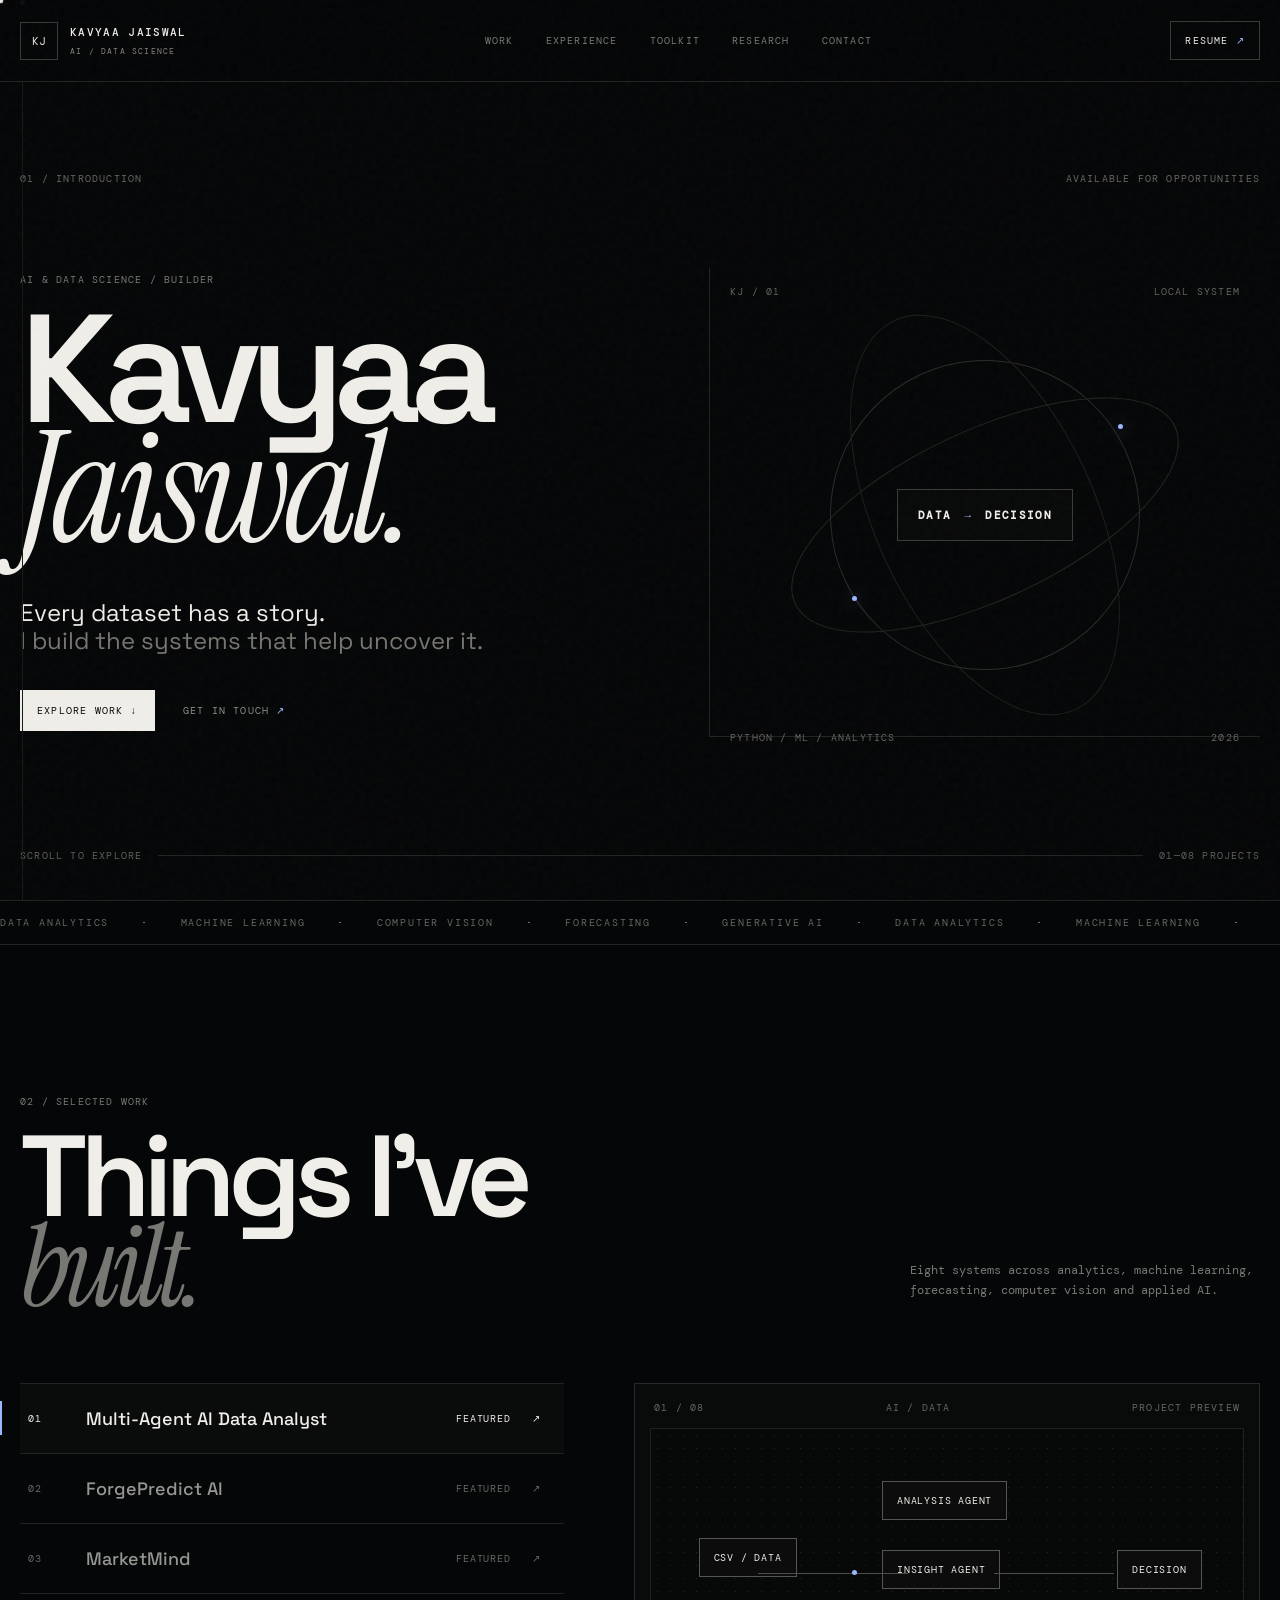
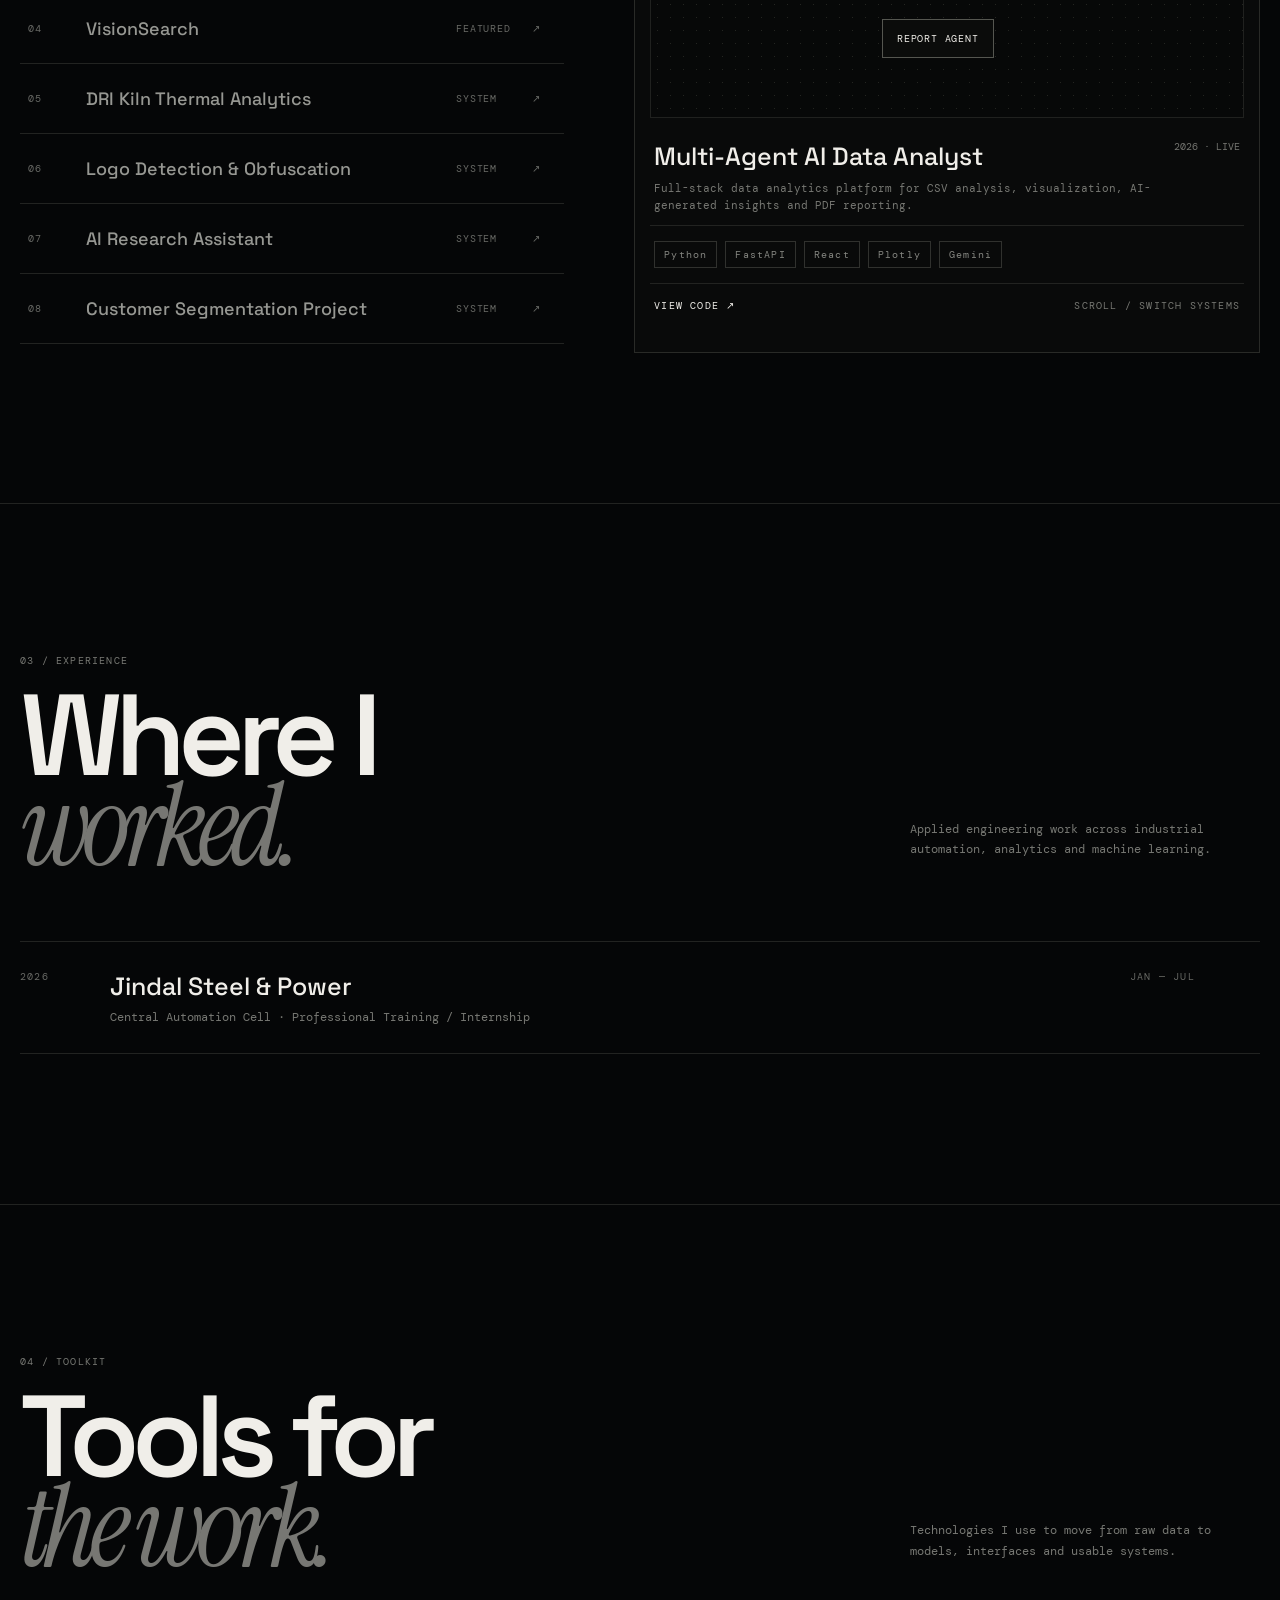
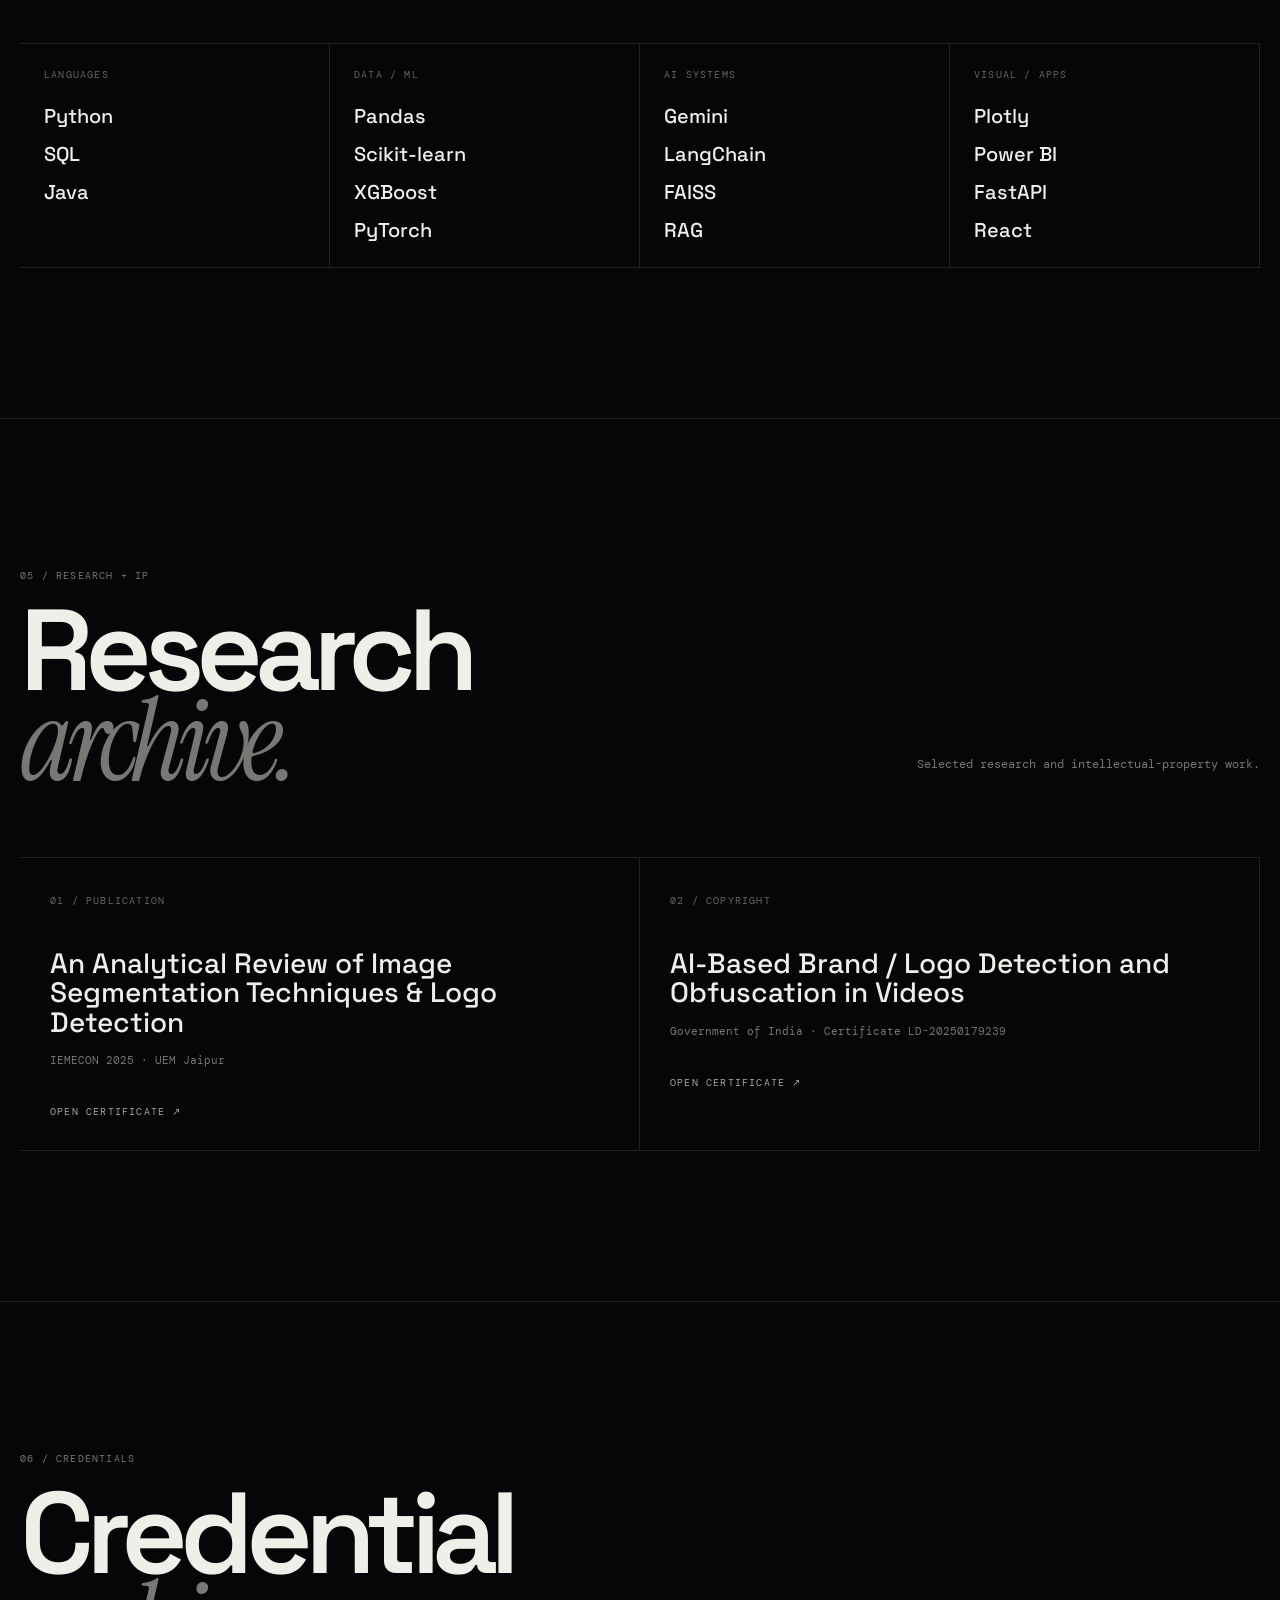
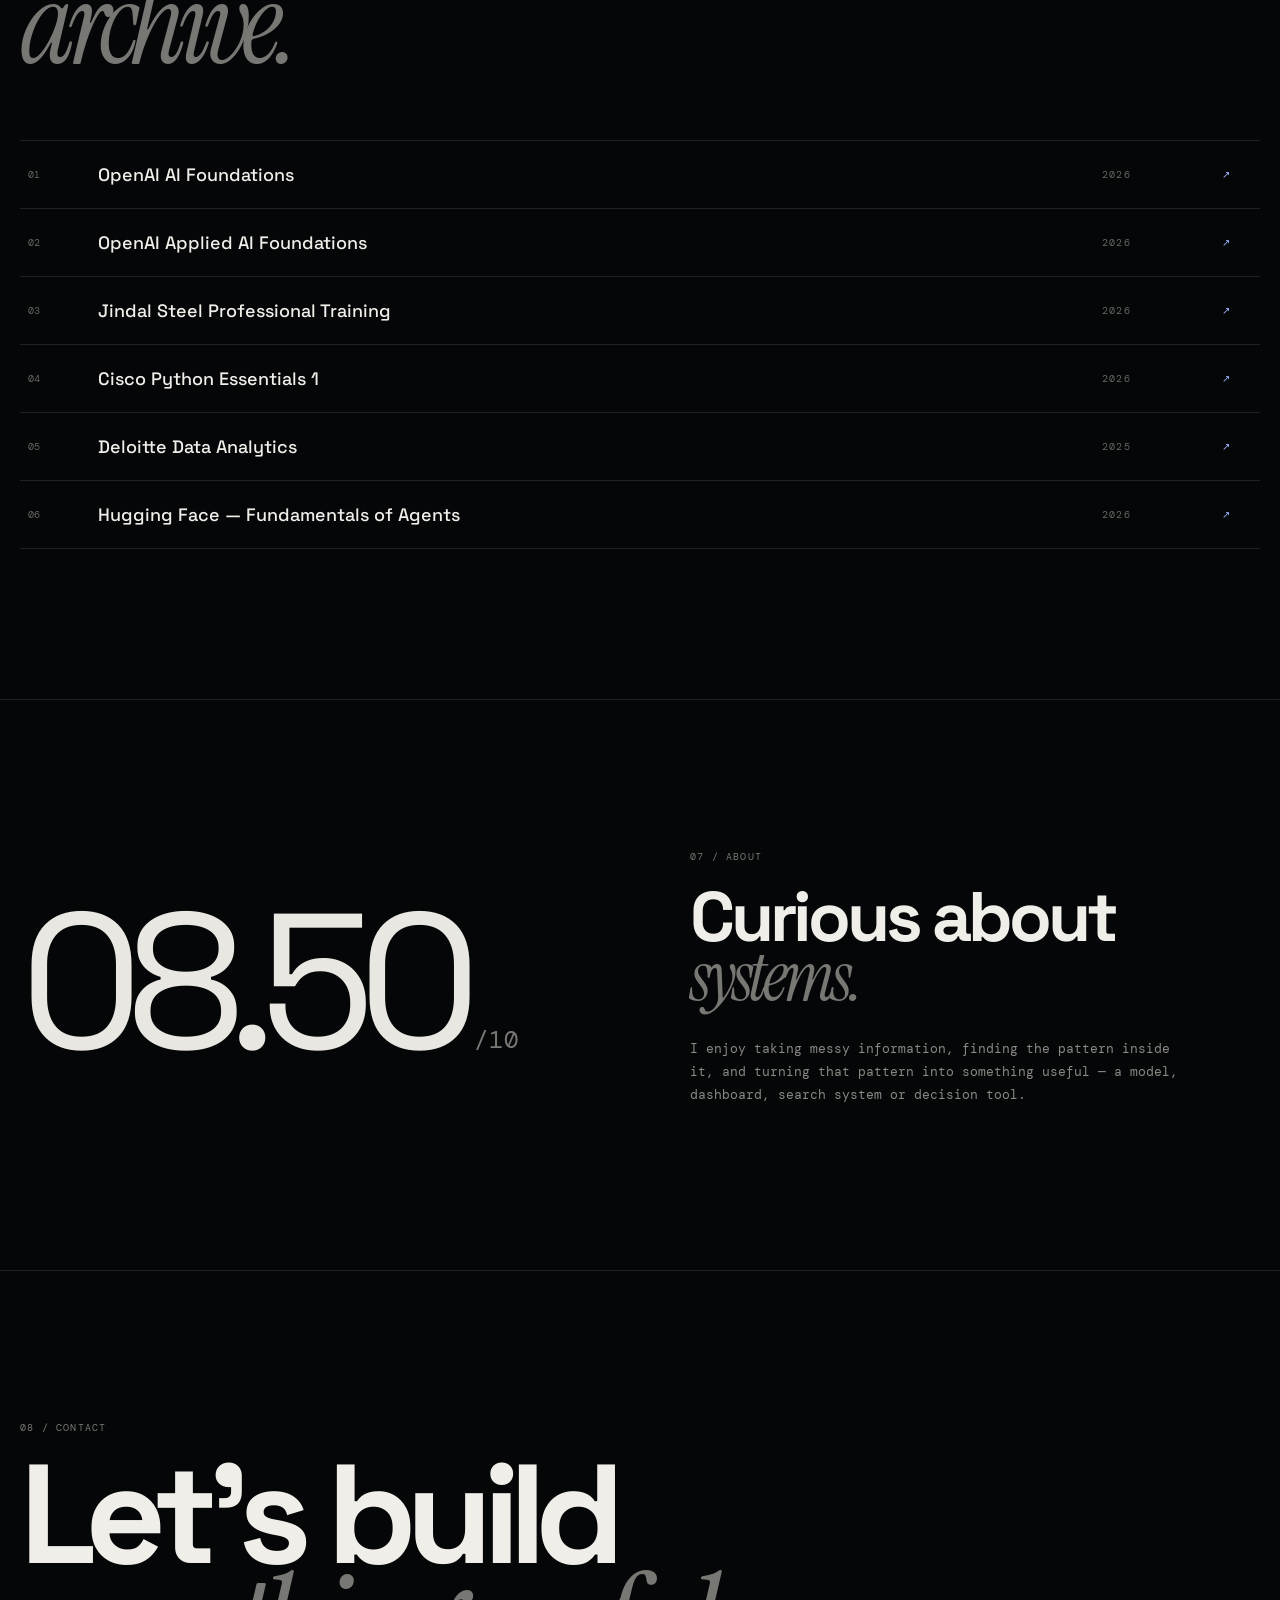
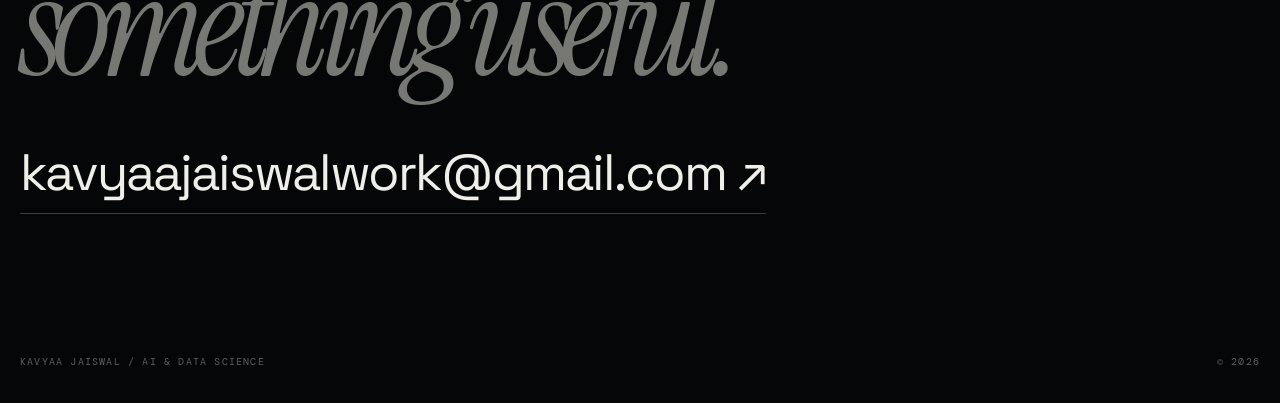
==== commit e30655fb: "replaced design" ====
--- a/index.html
+++ b/index.html
@@ -1,47 +1,14 @@
-<!DOCTYPE html>
-<html lang="en">
-<head>
-<meta charset="UTF-8"><meta name="viewport" content="width=device-width,initial-scale=1">
-<meta name="description" content="Kavyaa Jaiswal — AI & Data Science. Machine learning, analytics, computer vision and applied AI systems.">
-<title>Kavyaa Jaiswal — AI & Data Science</title>
-<link rel="canonical" href="https://kavyaa-portfolio-six.vercel.app/">
-<link rel="icon" href="assets/favicon.svg" type="image/svg+xml">
-<link rel="preconnect" href="https://fonts.googleapis.com"><link rel="preconnect" href="https://fonts.gstatic.com" crossorigin>
-<link href="https://fonts.googleapis.com/css2?family=DM+Mono:wght@400;500&family=Manrope:wght@400;500;600;700;800&display=swap" rel="stylesheet">
-<link rel="stylesheet" href="styles.css">
-</head>
-<body>
-<div class="progress" id="scrollProgress"></div>
-<div class="intro" id="introScreen">
-  <div class="intro-noise"></div><div class="intro-grid"></div><div class="intro-orbit o1"></div><div class="intro-orbit o2"></div>
-  <div class="intro-code"><span>DATA.IN</span><span>MODEL.RUN</span><span>INSIGHT.OUT</span></div>
-  <div class="intro-center">
-    <div class="eyebrow"><i></i> KAVYAA JAISWAL / AI & DATA SCIENCE</div>
-    <div class="intro-status"><span>BUILDING</span><b id="introLiveText">DATA SYSTEMS</b></div>
-    <h1>Every dataset<br><em>has a story.</em></h1>
-    <p>I build the systems that help uncover it.</p>
-    <div class="intro-meter"><span id="introBar"></span></div>
-    <div class="intro-meta"><span id="introPercent">00%</span><span id="introSystemText">INITIALIZING</span><span>2026</span></div>
-    <div class="intro-actions"><button id="enterPortfolio">Enter portfolio <span>↗</span></button><button id="skipIntro">Skip intro</button></div>
-  </div>
-  <div class="intro-bottom"><span>01 — 10</span><span>SCROLL / EXPLORE / BUILD</span><span id="introClock">00:00</span></div>
-</div>
-<header class="nav-wrap"><nav class="nav container"><a class="brand" href="#top"><span class="brand-mark">KJ</span><span><strong>Kavyaa Jaiswal</strong><small>AI / DATA SCIENCE</small></span></a><button class="menu-btn" aria-label="Toggle navigation" aria-expanded="false">☰</button><div class="nav-links"><a href="#work">Work</a><a href="#experience">Experience</a><a href="#skills">Toolkit</a><a href="#about">About</a><a href="#research">Research</a><a href="#certifications">Certificates</a><a href="#contact">Contact</a></div><a class="nav-cta" href="Kavyaa_Jaiswal_Resume.pdf" download>Resume ↗</a></nav></header>
+<!doctype html><html lang="en"><head><meta charset="utf-8"><meta name="viewport" content="width=device-width,initial-scale=1"><meta name="description" content="Kavyaa Jaiswal — AI & Data Science portfolio"><title>Kavyaa Jaiswal — AI / Data Science</title><link rel="preconnect" href="https://fonts.googleapis.com"><link rel="preconnect" href="https://fonts.gstatic.com" crossorigin><link href="https://fonts.googleapis.com/css2?family=DM+Mono:wght@400;500&family=Instrument+Serif:ital@0;1&family=Space+Grotesk:wght@400;500;600;700&display=swap" rel="stylesheet"><link rel="stylesheet" href="styles.css"></head><body>
+<div class="cursor" id="cursor"></div><div class="grain"></div><div class="scrollline"><span id="scrollDot"></span></div>
+<header><a class="logo" href="#top"><span>KJ</span><b>KAVYAA JAISWAL</b><small>AI / DATA SCIENCE</small></a><nav><a href="#work">WORK</a><a href="#experience">EXPERIENCE</a><a href="#toolkit">TOOLKIT</a><a href="#research">RESEARCH</a><a href="#contact">CONTACT</a></nav><a class="resume" href="Kavyaa_Jaiswal_Resume.pdf" target="_blank">RESUME <i>↗</i></a></header>
 <main id="top">
-<section class="hero container"><div class="hero-left reveal"><div class="hero-kicker">AI & DATA SCIENCE <span>///</span> BUILDER</div><p class="hero-index">01 / INTRODUCTION</p><h1>Kavyaa<br><span>Jaiswal.</span></h1><p class="hero-role">MACHINE LEARNING · ANALYTICS · APPLIED AI</p><p class="hero-copy">I turn messy data into practical systems — from forecasting and predictive maintenance to computer vision, analytics and GenAI.</p><div class="hero-actions"><a class="btn primary" href="#work">Explore the work <span>↓</span></a><a class="text-link" href="Kavyaa_Jaiswal_Resume.pdf" target="_blank">Résumé ↗</a></div><div class="hero-metrics"><div><strong>08</strong><span>PROJECTS</span></div><div><strong>01</strong><span>INTERNSHIP</span></div><div><strong>06</strong><span>CREDENTIALS</span></div></div></div>
-<div class="hero-right reveal"><div class="status-line"><span><i></i> LIVE SYSTEM</span><span>INDIA / 2026</span></div><div class="data-panel"><div class="panel-grid"></div><div class="panel-orbit"></div><div class="panel-core"><span></span><b>DATA<br>TO<br>DECISION</b></div><div class="panel-label l1">ANALYTICS</div><div class="panel-label l2">ML</div><div class="panel-label l3">VISION</div><div class="panel-label l4">GENAI</div><div class="panel-readout"><span>ACTIVE LAYER</span><strong>APPLIED AI</strong><em>signal stable / pipeline ready</em></div></div><div class="hero-note"><span>BUILD PHILOSOPHY</span><strong>Understand → model → explain.</strong></div></div></section>
-<div class="ticker"><div class="ticker-track"><span>DATA ANALYTICS</span><b>+</b><span>MACHINE LEARNING</span><b>+</b><span>FORECASTING</span><b>+</b><span>COMPUTER VISION</span><b>+</b><span>GENAI</span><b>+</b><span>PREDICTIVE MAINTENANCE</span><b>+</b><span>DATA ANALYTICS</span></div></div>
-<section id="work" class="work section container"><div class="section-head reveal"><div><p class="kicker">02 / SELECTED WORK</p><h2>Things I've <em>built.</em></h2></div><p>Projects where data, models and interfaces meet. Scroll the system to inspect the work.</p></div>
-<div class="project-lab"><div class="lab-visual"><div class="lab-top"><span id="labIndex">01 / 08</span><span id="labCategory">AI</span></div><div class="lab-stage" id="labStage"></div><div class="lab-bottom"><span id="labSignal">SIGNAL / READY</span><span id="labStack">PYTHON · FASTAPI · REACT</span></div></div><div class="lab-info"><div class="lab-list" id="labList"></div><div class="lab-copy"><p class="kicker" id="labKicker">MULTI-AGENT SYSTEM</p><h3 id="labTitle">Multi-Agent AI Data Analyst</h3><p id="labDescription">Full-stack data analytics platform for CSV analysis, visualization and AI-generated insights, with ML workflows and automated PDF reporting.</p><div class="tech-list" id="labTech"></div><div class="lab-links" id="labLinks"></div></div></div></div>
-<div class="more-work reveal"><div><p class="kicker">MORE WORK</p><h3>Eight builds. Different problems.</h3></div><div class="filters" id="filters"></div></div><div class="all-projects" id="all-projects"></div></section>
-<section id="experience" class="story section-dark"><div class="container"><div class="section-head reveal"><div><p class="kicker">03 / BUILD LOG</p><h2>How the work <em>moves.</em></h2></div><p>Scroll through the method behind the projects.</p></div><div class="story-grid"><div class="story-sticky"><p class="story-index" id="storyIndex">01 / 03</p><h3><span id="storyTitleText">Collect</span><i></i></h3><p id="storyText">Start with the signal: understand the data, clean the noise and define what success should look like.</p><small>SCROLL TO CHANGE THE SYSTEM →</small><div class="story-meter"><span id="storyMeter"></span></div></div><div class="story-steps"><article class="story-step active" data-title="Collect" data-index="01 / 03" data-text="Start with the signal: understand the data, clean the noise and define what success should look like."><span>01</span><div><b>DATA</b><h3>Collect & understand</h3><p>Industrial telemetry, financial time series, product images or business CSVs — the first job is finding the useful signal.</p></div></article><article class="story-step" data-title="Model" data-index="02 / 03" data-text="Choose the simplest model that can solve the problem, then measure it honestly. Accuracy is only useful when the system is useful."><span>02</span><div><b>MODEL</b><h3>Learn & predict</h3><p>From XGBoost and Prophet to ResNet-50, LSTM and multi-agent workflows, the model follows the problem.</p></div></article><article class="story-step" data-title="Insight" data-index="03 / 03" data-text="Make the result understandable: dashboards, explanations, reports and interfaces that help someone act on the output."><span>03</span><div><b>IMPACT</b><h3>Explain & ship</h3><p>Turn predictions into decisions with dashboards, AI insights, visual search, reports and deployable interfaces.</p></div></article></div></div><article class="experience-card reveal"><div class="exp-date">JAN 2026 — JUL 2026</div><div><p class="kicker">JINDAL STEEL</p><h3>AI / Data Science Internship</h3><p>Built a predictive-maintenance solution to detect kiln accretion using industrial temperature data, with real-time equipment monitoring and anomaly detection.</p><a class="text-link" href="internship.html">View internship case study ↗</a></div></article></div></section>
-<section id="skills" class="section container"><div class="section-head reveal"><div><p class="kicker">04 / TOOLKIT</p><h2>Tools with a <em>job.</em></h2></div><p>A practical stack for moving from analysis to deployable systems.</p></div><div class="skill-map reveal"><div class="skill-center"><span>KJ</span><b>BUILD<br>STACK</b></div><div class="skill-node n1"><b>PYTHON</b><span>data / ML</span></div><div class="skill-node n2"><b>SQL</b><span>analytics</span></div><div class="skill-node n3"><b>ML</b><span>XGBoost / Prophet</span></div><div class="skill-node n4"><b>VISION</b><span>ResNet / OpenCV</span></div><div class="skill-node n5"><b>GENAI</b><span>Gemini / RAG</span></div><div class="skill-node n6"><b>DEPLOY</b><span>FastAPI / Flask</span></div><svg class="skill-lines" viewBox="0 0 1000 520" preserveAspectRatio="none"><line x1="500" y1="260" x2="180" y2="100"/><line x1="500" y1="260" x2="820" y2="100"/><line x1="500" y1="260" x2="120" y2="390"/><line x1="500" y1="260" x2="880" y2="390"/><line x1="500" y1="260" x2="350" y2="470"/><line x1="500" y1="260" x2="650" y2="470"/></svg></div></section>
-<section id="about" class="section section-dark"><div class="container about-grid"><div class="reveal"><p class="kicker">05 / ABOUT</p><h2>Curious by default.<br><em>Technical by practice.</em></h2></div><div class="reveal"><p class="lead">I'm an Artificial Intelligence & Data Science student who enjoys turning real-world problems into practical data and AI solutions.</p><p>I like understanding the problem first, then choosing the right data, model and product layer to make the solution useful.</p><div class="about-stats"><div><strong>2026</strong><span>GRADUATION</span></div><div><strong>08</strong><span>PROJECTS</span></div><div><strong>01</strong><span>INTERNSHIP</span></div></div></div></div></section>
-<section id="education" class="section container"><div class="section-head reveal"><div><p class="kicker">06 / EDUCATION</p><h2>The foundation.</h2></div><p>Technical degree shaped by hands-on projects and applied AI.</p></div><div class="education-card reveal"><div><span>2022 — 2026</span><h3>Bachelor of Technology</h3><p>Artificial Intelligence & Data Science · Ajeenkya DY Patil University, Pune</p></div><div class="education-tags"><i>AI & DATA SCIENCE</i><i>FULL-TIME</i><i>2026</i></div></div></section>
-<section id="achievements" class="section section-dark"><div class="container"><div class="section-head reveal"><div><p class="kicker">07 / ACHIEVEMENT</p><h2>One number worth <em>keeping.</em></h2></div><p>Academic performance, separated from the education record.</p></div><div class="achievement reveal"><div class="achievement-number">8.50</div><div><span> / 10 CGPA</span><p>ACADEMIC ACHIEVEMENT</p><h3>Consistent academic performance</h3></div><div class="achievement-mark">08.50 / KJ</div></div></div></section>
-<section id="research" class="section container"><div class="section-head reveal"><div><p class="kicker">08 / RESEARCH & IP</p><h2>Proof beyond <em>projects.</em></h2></div><p>Original documents, not just claims.</p></div><div class="proof-grid"><article class="proof-card reveal"><div class="proof-image"><img src="certificates/iemcon-paper-presentation.png" alt="IEMECON 2025 paper presentation certificate" loading="lazy"></div><div><span>PAPER PRESENTATION</span><h3>An Analytical Review of Image Segmentation Techniques & Logo Detection</h3><p>IEMECON 2025 · UEM Jaipur · 08 — 10 DEC 2025</p><a href="certificates/iemcon-paper-presentation.pdf" target="_blank">Open certificate ↗</a></div></article><article class="proof-card reveal"><div class="proof-image"><img src="certificates/government-of-india-copyright-registration.png" alt="Government of India copyright certificate" loading="lazy"></div><div><span>GOVERNMENT OF INDIA</span><h3>AI-Based Brand/Logo Detection & Obfuscation in Videos</h3><p>Copyright Registration · Certificate No. LD-20250179239 · 30 DEC 2025</p><a href="certificates/government-of-india-copyright-registration.pdf" target="_blank">Open certificate ↗</a></div></article></div></section>
-<section id="certifications" class="section section-dark"><div class="container"><div class="section-head reveal"><div><p class="kicker">09 / CERTIFICATIONS</p><h2>Credentials that support the <em>work.</em></h2></div><span class="cert-count">06 VERIFIED</span></div><div class="cert-grid"><article class="cert-card reveal"><a href="certificates/hugging-face-fundamentals-of-agents.webp" target="_blank"><img src="certificates/hugging-face-fundamentals-of-agents.webp" alt="Hugging Face Fundamentals of Agents certificate"></a><span>01 / AI AGENTS</span><h3>Fundamentals of Agents</h3><p>Hugging Face Agents Course</p></article><article class="cert-card reveal"><a href="certificates/openai-ai-foundations.pdf" target="_blank"><img src="certificates/openai-ai-foundations.png" alt="OpenAI AI Foundations certificate"></a><span>02 / OPENAI</span><h3>AI Foundations</h3><p>OpenAI Academy</p></article><article class="cert-card reveal"><a href="certificates/openai-applied-ai-foundations.pdf" target="_blank"><img src="certificates/openai-applied-ai-foundations.png" alt="OpenAI Applied AI Foundations certificate"></a><span>03 / OPENAI</span><h3>Applied AI Foundations</h3><p>OpenAI Academy</p></article><article class="cert-card reveal"><a href="certificates/deloitte-data-analytics-job-simulation.pdf" target="_blank"><img src="certificates/deloitte-data-analytics-job-simulation.png" alt="Deloitte Data Analytics Job Simulation certificate"></a><span>04 / ANALYTICS</span><h3>Data Analytics Job Simulation</h3><p>Deloitte · Forage</p></article><article class="cert-card reveal"><a href="certificates/python-essentials-1.pdf" target="_blank"><img src="certificates/python-essentials-1.png" alt="Python Essentials 1 certificate"></a><span>05 / PYTHON</span><h3>Python Essentials 1</h3><p>Cisco Networking Academy · NSDC</p></article><article class="cert-card reveal"><a href="certificates/jindal-steel-internship.pdf" target="_blank"><img src="certificates/jindal-steel-internship.png" alt="Jindal Steel internship certificate"></a><span>06 / INDUSTRY</span><h3>AI / Data Science Internship</h3><p>Jindal Steel · Central Automation Cell</p></article></div></div></section>
-<section class="github-band"><div class="container github-inner reveal"><div><p class="kicker">OPEN SOURCE</p><h2>More code lives on <em>GitHub.</em></h2><p>Explore repositories, experiments and implementation.</p></div><a class="btn primary" href="https://github.com/kavyyyaaa" target="_blank">@kavyyyaaa ↗</a></div></section>
-<section id="contact" class="contact section container"><div class="contact-inner reveal"><p class="kicker">10 / CONTACT</p><h2>Let's build something <em>useful.</em></h2><p>I'm open to opportunities in data analytics, machine learning, AI and related technical roles.</p><a class="email" href="mailto:kavyaajaiswalwork@gmail.com">kavyaajaiswalwork@gmail.com</a><div><a href="mailto:kavyaajaiswalwork@gmail.com">Email ↗</a><a href="https://github.com/kavyyyaaa" target="_blank">GitHub ↗</a><a href="https://www.linkedin.com/in/kavyaa-jaiswal" target="_blank">LinkedIn ↗</a><a href="Kavyaa_Jaiswal_Resume.pdf" download>Resume ↗</a></div></div></section>
-</main><footer class="footer container"><span>© 2026 Kavyaa Jaiswal</span><span>Built with curiosity + code.</span></footer>
-<script src="script.js"></script></body></html>+<section class="hero"><div class="hero-meta"><span>01 / INTRODUCTION</span><span>AVAILABLE FOR OPPORTUNITIES</span></div><div class="hero-grid"><div class="hero-copy"><p class="micro">AI & DATA SCIENCE / BUILDER</p><h1>Kavyaa<br><em>Jaiswal.</em></h1><p class="manifesto">Every dataset has a story.<br><span>I build the systems that help uncover it.</span></p><div class="hero-links"><a class="solid" href="#work">EXPLORE WORK <b>↓</b></a><a href="#contact">GET IN TOUCH <b>↗</b></a></div></div><div class="hero-object"><div class="object-head"><span>KJ / 01</span><span>LOCAL SYSTEM</span></div><div class="orb"><div class="orb-ring r1"></div><div class="orb-ring r2"></div><div class="orb-ring r3"></div><div class="orb-core"><strong>DATA</strong><span>→</span><strong>DECISION</strong></div><i class="orb-dot d1"></i><i class="orb-dot d2"></i></div><div class="object-foot"><span>PYTHON / ML / ANALYTICS</span><span>2026</span></div></div></div><div class="hero-bottom"><span>SCROLL TO EXPLORE</span><div></div><span>01—08 PROJECTS</span></div></section>
+<div class="marquee"><div>DATA ANALYTICS <i>·</i> MACHINE LEARNING <i>·</i> COMPUTER VISION <i>·</i> FORECASTING <i>·</i> GENERATIVE AI <i>·</i> DATA ANALYTICS <i>·</i> MACHINE LEARNING <i>·</i></div></div>
+<section id="work" class="work"><div class="section-intro"><div><p class="micro">02 / SELECTED WORK</p><h2>Things I've<br><em>built.</em></h2></div><p>Eight systems across analytics, machine learning, forecasting, computer vision and applied AI.</p></div><div class="work-layout"><div class="project-list" id="projectList"></div><div class="preview-wrap"><div class="preview" id="preview"><div class="preview-top"><span id="previewNo">01 / 08</span><span id="previewType">AI / DATA</span><span>PROJECT PREVIEW</span></div><div class="viz" id="viz"></div><div class="preview-info"><div><h3 id="previewTitle">Multi-Agent AI Data Analyst</h3><p id="previewDesc"></p></div><span id="previewYear">2026 · LIVE</span></div><div class="tags" id="previewTags"></div><div class="preview-actions"><a id="github" target="_blank">VIEW CODE ↗</a><span>SCROLL / SWITCH SYSTEMS</span></div></div></div></div></section>
+<section id="experience" class="experience section"><div class="section-intro"><div><p class="micro">03 / EXPERIENCE</p><h2>Where I<br><em>worked.</em></h2></div><p>Applied engineering work across industrial automation, analytics and machine learning.</p></div><div class="exp-row"><span>2026</span><div><h3>Jindal Steel & Power</h3><p>Central Automation Cell · Professional Training / Internship</p></div><b>JAN — JUL</b></div></section>
+<section id="toolkit" class="toolkit section"><div class="section-intro"><div><p class="micro">04 / TOOLKIT</p><h2>Tools for<br><em>the work.</em></h2></div><p>Technologies I use to move from raw data to models, interfaces and usable systems.</p></div><div class="tool-grid"><div><span>LANGUAGES</span><strong>Python</strong><strong>SQL</strong><strong>Java</strong></div><div><span>DATA / ML</span><strong>Pandas</strong><strong>Scikit-learn</strong><strong>XGBoost</strong><strong>PyTorch</strong></div><div><span>AI SYSTEMS</span><strong>Gemini</strong><strong>LangChain</strong><strong>FAISS</strong><strong>RAG</strong></div><div><span>VISUAL / APPS</span><strong>Plotly</strong><strong>Power BI</strong><strong>FastAPI</strong><strong>React</strong></div></div></section>
+<section id="research" class="research section"><div class="section-intro"><div><p class="micro">05 / RESEARCH + IP</p><h2>Research<br><em>archive.</em></h2></div><p>Selected research and intellectual-property work.</p></div><div class="archive"><article><span>01 / PUBLICATION</span><h3>An Analytical Review of Image Segmentation Techniques & Logo Detection</h3><p>IEMECON 2025 · UEM Jaipur</p><a href="certificates/Paper publication certificate.pdf" target="_blank">OPEN CERTIFICATE ↗</a></article><article><span>02 / COPYRIGHT</span><h3>AI-Based Brand / Logo Detection and Obfuscation in Videos</h3><p>Government of India · Certificate LD-20250179239</p><a href="certificates/copyright_certificate.pdf" target="_blank">OPEN CERTIFICATE ↗</a></article></div></section>
+<section id="certifications" class="certs section"><div class="section-intro"><div><p class="micro">06 / CREDENTIALS</p><h2>Credential<br><em>archive.</em></h2></div></div><div class="cert-list"><a href="certificates/certificate-rmnzfn1g5y.pdf" target="_blank"><span>01</span><b>OpenAI AI Foundations</b><small>2026</small><i>↗</i></a><a href="certificates/certificate-8qm8lp6niy.pdf" target="_blank"><span>02</span><b>OpenAI Applied AI Foundations</b><small>2026</small><i>↗</i></a><a href="certificates/Jaiswal_Kavyaa_ProfessionalTraining.pdf" target="_blank"><span>03</span><b>Jindal Steel Professional Training</b><small>2026</small><i>↗</i></a><a href="certificates/Python_Essentials_1_certificate_kavyaajaiswal474-gmail-com_0008630c-5e01-407b-82b0-b44a0e848be9.pdf" target="_blank"><span>04</span><b>Cisco Python Essentials 1</b><small>2026</small><i>↗</i></a><a href="certificates/deloitte data analytics.pdf" target="_blank"><span>05</span><b>Deloitte Data Analytics</b><small>2025</small><i>↗</i></a><a href="certificates/image.webp" target="_blank"><span>06</span><b>Hugging Face — Fundamentals of Agents</b><small>2026</small><i>↗</i></a></div></section>
+<section class="about section"><div class="about-big">08.50<span>/10</span></div><div><p class="micro">07 / ABOUT</p><h2>Curious about<br><em>systems.</em></h2><p class="about-copy">I enjoy taking messy information, finding the pattern inside it, and turning that pattern into something useful — a model, dashboard, search system or decision tool.</p></div></section>
+<section id="contact" class="contact"><p class="micro">08 / CONTACT</p><h2>Let's build<br><em>something useful.</em></h2><a class="mail" href="mailto:kavyaajaiswalwork@gmail.com">kavyaajaiswalwork@gmail.com ↗</a><div class="contact-foot"><span>KAVYAA JAISWAL / AI & DATA SCIENCE</span><span>© 2026</span></div></section>
+</main><script src="script.js"></script></body></html>
--- a/styles.css
+++ b/styles.css
@@ -1,22 +1 @@
-@import url('https://fonts.googleapis.com/css2?family=DM+Mono:wght@400;500&family=Manrope:wght@400;500;600;700;800&display=swap');
-:root{--bg:#07090c;--surface:#0c1015;--surface2:#10151c;--line:#242a33;--line2:#171c23;--text:#eceff3;--muted:#858e9b;--soft:#b7bec8;--accent:#7d9cff;--cyan:#8dbbc7;--max:1240px;--mono:'DM Mono',monospace;--sans:'Manrope',sans-serif}
-*{box-sizing:border-box}html{scroll-behavior:smooth}body{margin:0;background:var(--bg);color:var(--text);font-family:var(--sans);overflow-x:hidden}body:before{content:"";position:fixed;inset:0;pointer-events:none;background-image:linear-gradient(rgba(255,255,255,.018) 1px,transparent 1px),linear-gradient(90deg,rgba(255,255,255,.018) 1px,transparent 1px);background-size:72px 72px;mask-image:linear-gradient(to bottom,rgba(0,0,0,.75),transparent 78%);z-index:-1}a{color:inherit;text-decoration:none}button{font:inherit;color:inherit}::selection{background:rgba(125,156,255,.25)}
-.container{width:min(calc(100% - 72px),var(--max));margin:auto}.section{padding:150px 0;border-top:1px solid var(--line2)}.section-dark{background:#080b0f;border-top:1px solid var(--line)}.kicker,.hero-kicker,.hero-index,.status-line,.brand small,.nav a,.intro-code,.intro-status,.intro-meta,.intro-bottom,.story-index,.story-sticky small,.exp-date,.filters button,.cert-card>span,.proof-card>div>span,.footer,.hero-role,.lab-top,.lab-bottom,.lab-kicker,.more-work,.skill-node span,.about-stats span,.education-tags,.achievement p,.contact>p,.contact-inner>div a{font-family:var(--mono);text-transform:uppercase;letter-spacing:.13em}.kicker{font-size:11px;color:#7f8995;margin:0 0 22px}.section-head{display:flex;justify-content:space-between;align-items:flex-end;gap:60px;margin-bottom:64px}.section-head h2{font-size:clamp(52px,6.7vw,92px);line-height:.92;letter-spacing:-.055em;margin:0;font-weight:700}.section-head h2 em,.hero h1 span,.contact h2 em,.about-grid h2 em{font-style:normal;color:#737d8a}.section-head>p{max-width:360px;color:var(--muted);font:13px/1.8 var(--mono);margin:0}
-.progress{position:fixed;left:0;top:0;height:2px;background:var(--accent);width:0;z-index:1000}.nav-wrap{position:sticky;top:0;z-index:50;background:rgba(7,9,12,.94);border-bottom:1px solid var(--line);backdrop-filter:none}.nav{height:76px;display:flex;align-items:center;justify-content:space-between;gap:28px}.brand{display:flex;align-items:center;gap:13px;min-width:220px}.brand-mark{width:35px;height:35px;border:1px solid #4b5562;display:grid;place-items:center;font:11px var(--mono);letter-spacing:.08em}.brand strong{display:block;font-size:13px;letter-spacing:.08em;text-transform:uppercase}.brand small{display:block;font-size:8px;color:#737d88;margin-top:4px}.nav-links{display:flex;gap:27px;align-items:center}.nav-links a,.nav-cta{font:10px var(--mono);letter-spacing:.12em;text-transform:uppercase;color:#89919b;transition:.2s}.nav-links a:hover,.nav-cta:hover{color:var(--text)}.nav-cta{border:1px solid #3a424d;padding:12px 14px;color:#cbd1d8}.menu-btn{display:none;background:none;border:0;font-size:20px}
-.intro{position:fixed;inset:0;background:#06080b;z-index:999;display:grid;place-items:center;overflow:hidden;transition:opacity .55s,visibility .55s}.intro.hidden{opacity:0;visibility:hidden;pointer-events:none}.intro-grid{position:absolute;inset:0;background-image:linear-gradient(rgba(255,255,255,.03) 1px,transparent 1px),linear-gradient(90deg,rgba(255,255,255,.03) 1px,transparent 1px);background-size:64px 64px}.intro-noise{position:absolute;inset:0;opacity:.06;background-image:radial-gradient(#fff .5px,transparent .5px);background-size:5px 5px}.intro-orbit{position:absolute;border:1px solid rgba(125,156,255,.16);border-radius:50%;width:60vw;height:24vw;transform:rotate(-18deg)}.o2{width:35vw;height:35vw;transform:rotate(35deg);border-color:rgba(141,187,199,.1)}.intro-center{width:min(920px,calc(100% - 48px));position:relative;z-index:2}.eyebrow{font:10px var(--mono);letter-spacing:.18em;color:#9ca5b0}.eyebrow i,.status-line i{display:inline-block;width:6px;height:6px;border-radius:50%;background:var(--accent);box-shadow:0 0 14px rgba(125,156,255,.55);margin-right:8px}.intro-status{display:flex;gap:15px;margin-top:45px;font-size:9px;color:#6d7783}.intro-status b{font-weight:400;color:#b8c0ca}.intro h1{font-size:clamp(50px,7vw,100px);line-height:.9;letter-spacing:-.065em;margin:15px 0 20px;font-weight:700}.intro h1 em{font-style:normal;color:#77818e}.intro-center>p{font:14px var(--mono);color:#aeb6c0;margin:0 0 35px}.intro-meter{height:1px;background:#252b33;max-width:560px}.intro-meter span{display:block;height:100%;background:var(--accent);width:0}.intro-meta{max-width:560px;display:flex;justify-content:space-between;font-size:9px;color:#69727d;padding-top:10px}.intro-actions{display:flex;gap:12px;margin-top:30px}.intro-actions button{cursor:pointer;border:1px solid #3a424c;background:#0c1015;padding:12px 17px;font:10px var(--mono);text-transform:uppercase;letter-spacing:.1em}.intro-actions button:first-child{background:#e8ebef;color:#080a0d;border-color:#e8ebef}.intro-actions button:hover{transform:translateY(-1px)}.intro-code{position:absolute;right:40px;top:110px;display:flex;flex-direction:column;gap:9px;font-size:8px;color:#48515d}.intro-bottom{position:absolute;left:40px;right:40px;bottom:24px;display:flex;justify-content:space-between;font-size:8px;color:#5e6874}
-.hero{min-height:calc(100vh - 76px);display:grid;grid-template-columns:1.05fr .95fr;gap:70px;align-items:center;padding-top:60px;padding-bottom:70px}.hero-left{position:relative}.hero-kicker{font-size:10px;color:#8c95a0}.hero-kicker span{color:#4f5965}.hero-index{font-size:9px;color:#555f6b;margin:70px 0 18px}.hero h1{font-size:clamp(76px,11vw,154px);line-height:.77;letter-spacing:-.085em;margin:0;font-weight:700}.hero-role{font-size:10px;color:#8a94a0;margin:30px 0 24px}.hero-copy{font:14px/1.85 var(--mono);color:#a7afb9;max-width:590px}.hero-actions{display:flex;align-items:center;gap:25px;margin-top:30px}.btn{display:inline-flex;align-items:center;gap:20px;border:1px solid #3a424d;padding:14px 18px;font:10px var(--mono);text-transform:uppercase;letter-spacing:.1em;transition:.2s}.btn.primary{background:#e9edf1;color:#080a0d;border-color:#e9edf1}.btn:hover{transform:translateY(-2px)}.text-link{font:10px var(--mono);text-transform:uppercase;letter-spacing:.1em;color:#aeb6c0;border-bottom:1px solid #4a525d;padding-bottom:5px}.hero-metrics{display:flex;gap:45px;margin-top:75px;padding-top:20px;border-top:1px solid var(--line);max-width:610px}.hero-metrics div{display:flex;flex-direction:column;gap:7px}.hero-metrics strong{font:25px var(--mono);font-weight:400}.hero-metrics span{font:8px var(--mono);color:#67717c;letter-spacing:.14em}.hero-right{align-self:center}.status-line{display:flex;justify-content:space-between;font-size:9px;color:#68727e;margin-bottom:12px}.status-line span:first-child{color:#aab2bc}.data-panel{position:relative;aspect-ratio:1/1;max-width:540px;margin-left:auto;border:1px solid #2c333d;background:#0a0d12;overflow:hidden}.panel-grid{position:absolute;inset:0;background-image:linear-gradient(rgba(255,255,255,.035) 1px,transparent 1px),linear-gradient(90deg,rgba(255,255,255,.035) 1px,transparent 1px);background-size:48px 48px}.panel-grid:after{content:"";position:absolute;left:0;right:0;top:52%;height:1px;background:rgba(125,156,255,.2);box-shadow:0 -110px 0 rgba(255,255,255,.03),0 110px 0 rgba(255,255,255,.03)}.panel-orbit{position:absolute;width:60%;height:60%;border:1px solid #343c47;border-radius:50%;left:20%;top:18%;transform:rotate(-20deg);border-left-color:transparent;border-right-color:#4b5664}.panel-core{position:absolute;left:50%;top:48%;transform:translate(-50%,-50%);width:150px;height:150px;border:1px solid #46515f;border-radius:50%;display:grid;place-items:center;text-align:center}.panel-core:before{content:"";position:absolute;width:8px;height:8px;border-radius:50%;background:var(--accent);box-shadow:0 0 25px rgba(125,156,255,.7)}.panel-core b{font:10px/1.4 var(--mono);letter-spacing:.14em;color:#d8dde2}.panel-label{position:absolute;font:9px var(--mono);letter-spacing:.14em;color:#6f7883}.l1{left:12%;top:25%}.l2{right:12%;top:25%}.l3{left:12%;bottom:25%}.l4{right:12%;bottom:25%}.panel-readout{position:absolute;left:20px;right:20px;bottom:18px;border-top:1px solid #303741;padding-top:12px;display:grid;grid-template-columns:1fr 1fr;gap:6px}.panel-readout span,.panel-readout em{font:8px var(--mono);color:#69737e;font-style:normal}.panel-readout strong{font:10px var(--mono);color:#b9c1ca;text-align:right}.panel-readout em{grid-column:1/-1}.hero-note{display:flex;justify-content:space-between;gap:20px;margin:15px 0 0 auto;max-width:540px;font:8px var(--mono);color:#68727e;text-transform:uppercase;letter-spacing:.12em}.hero-note strong{font-weight:400;color:#b4bcc6}
-.ticker{overflow:hidden;border-top:1px solid var(--line);border-bottom:1px solid var(--line);background:#090c10}.ticker-track{display:flex;gap:28px;align-items:center;white-space:nowrap;width:max-content;padding:15px 0;font:9px var(--mono);color:#6d7681;letter-spacing:.16em}.ticker-track b{font-weight:400;color:#414a55}
-.work{padding-top:145px}.project-lab{display:grid;grid-template-columns:1.08fr .92fr;gap:55px;min-height:650px}.lab-visual{border:1px solid #2a313b;background:#0a0d12;position:sticky;top:105px;height:650px;overflow:hidden}.lab-visual:before{content:"";position:absolute;inset:0;background-image:radial-gradient(rgba(255,255,255,.13) .7px,transparent .7px);background-size:18px 18px;opacity:.22}.lab-top,.lab-bottom{position:absolute;left:22px;right:22px;z-index:2;display:flex;justify-content:space-between;font-size:8px;color:#68727d}.lab-top{top:20px}.lab-bottom{bottom:18px;border-top:1px solid #242b34;padding-top:12px}.lab-stage{position:absolute;inset:65px 30px 65px;display:grid;place-items:center}.visual-core{width:190px;height:190px;border:1px solid #4a5562;border-radius:50%;display:grid;place-items:center;position:relative;text-align:center}.visual-core:before{content:"";position:absolute;inset:18px;border:1px dashed #303945;border-radius:50%}.visual-core i{position:absolute;width:7px;height:7px;border-radius:50%;background:var(--accent);top:11px;left:50%;box-shadow:0 0 20px rgba(125,156,255,.7)}.visual-core strong{max-width:100px;font:10px/1.4 var(--mono);text-transform:uppercase;letter-spacing:.1em}.flow{position:absolute;left:10%;right:10%;bottom:19%;display:flex;justify-content:center;align-items:center;gap:9px;flex-wrap:wrap}.flow span{border:1px solid #353e49;background:#0c1117;padding:9px 10px;font:8px var(--mono);color:#9aa3ad}.flow b{font:10px var(--mono);font-weight:400;color:#526071}.metric-chip{position:absolute;border-top:1px solid #3c4652;min-width:95px;padding-top:7px;font:7px var(--mono);color:#626c77}.metric-chip strong{display:block;font:11px var(--mono);color:#b9c1ca;margin-top:4px;font-weight:400}.chip1{left:3%;top:15%}.chip2{right:3%;top:15%;text-align:right}.chip3{left:3%;bottom:10%}.chip4{right:3%;bottom:10%;text-align:right}.lab-info{display:grid;grid-template-rows:auto 1fr;min-width:0}.lab-list{border-top:1px solid var(--line)}.lab-list button{width:100%;display:grid;grid-template-columns:44px 1fr 28px;gap:15px;align-items:center;text-align:left;background:none;border:0;border-bottom:1px solid var(--line);padding:18px 4px;cursor:pointer;color:#656f7b;transition:.2s}.lab-list button span{}.lab-list button:before{content:attr(data-i);font:9px var(--mono)}.lab-list button:after{content:"↗";font:13px var(--mono);opacity:.4}.lab-list button{font-size:17px}.lab-list button.active{color:#edf0f3;padding-left:12px;border-left:1px solid var(--accent);background:linear-gradient(90deg,rgba(125,156,255,.07),transparent)}.lab-list button.active:after{opacity:1;color:var(--accent)}.lab-copy{padding-top:52px}.lab-kicker{font-size:9px;color:#77818d;margin-bottom:15px}.lab-copy h3{font-size:clamp(38px,4.4vw,66px);line-height:.95;letter-spacing:-.055em;margin:0 0 22px}.lab-copy>p{font:13px/1.85 var(--mono);color:#929ba6;max-width:520px}.tech-list{display:flex;flex-wrap:wrap;gap:7px;margin-top:25px}.tech-list span{font:8px var(--mono);color:#9ea7b1;border:1px solid #303844;border-radius:999px;padding:8px 10px}.lab-links{display:flex;gap:25px;margin-top:25px}.lab-links a{font:9px var(--mono);text-transform:uppercase;letter-spacing:.12em;color:#c2c9d1}.more-work{display:flex;justify-content:space-between;align-items:end;margin:120px 0 35px;padding-top:30px;border-top:1px solid var(--line);gap:40px}.more-work h3{font:24px var(--sans);letter-spacing:-.03em;margin:8px 0 0}.filters{display:flex;gap:7px;flex-wrap:wrap}.filters button{font-size:8px;background:transparent;border:1px solid #2b323b;padding:10px 12px;cursor:pointer;color:#717b86}.filters button.active{background:#e8ebef;color:#080a0d;border-color:#e8ebef}.all-projects{display:grid;grid-template-columns:repeat(2,1fr);border-top:1px solid var(--line)}.mini-project{padding:35px 28px 38px;border-bottom:1px solid var(--line);border-right:1px solid var(--line)}.mini-project:nth-child(even){border-right:0}.mini-project .kicker{font-size:9px}.mini-project h4{font-size:28px;letter-spacing:-.04em;margin:12px 0}.mini-project p{font:12px/1.8 var(--mono);color:#7f8995;max-width:520px}.mini-project .tech-list{margin-top:18px}
-.story{padding:150px 0}.story-grid{display:grid;grid-template-columns:.8fr 1.2fr;gap:100px}.story-sticky{position:sticky;top:150px;height:max-content;padding-top:20px}.story-index{font-size:9px;color:#6d7680}.story-sticky h3{font-size:clamp(55px,7vw,100px);letter-spacing:-.065em;margin:30px 0 22px}.story-sticky h3 i{display:inline-block;width:10px;height:10px;background:var(--accent);border-radius:50%;vertical-align:middle;margin-left:8px;box-shadow:0 0 20px rgba(125,156,255,.45)}.story-sticky>p:not(.story-index){font:13px/1.9 var(--mono);color:#929ba5;max-width:470px;min-height:80px}.story-sticky small{font-size:8px;color:#626c77}.story-meter{height:1px;background:#2b323b;margin-top:30px;max-width:420px}.story-meter span{display:block;width:33%;height:100%;background:var(--accent);transition:width .35s}.story-steps{border-top:1px solid var(--line)}.story-step{display:grid;grid-template-columns:55px 1fr;gap:25px;padding:55px 0;border-bottom:1px solid var(--line);opacity:.38;transition:.35s}.story-step.active{opacity:1}.story-step>span{font:10px var(--mono);color:#6f7883}.story-step b{font:8px var(--mono);letter-spacing:.16em;color:#69737e}.story-step h3{font-size:34px;margin:10px 0}.story-step p{font:12px/1.8 var(--mono);color:#8a949f;max-width:580px}.experience-card{display:grid;grid-template-columns:220px 1fr;gap:60px;border-top:1px solid #323943;margin-top:100px;padding-top:45px}.exp-date{font-size:9px;color:#68727d}.experience-card h3{font-size:35px;letter-spacing:-.04em;margin:8px 0 18px}.experience-card p{font:12px/1.85 var(--mono);color:#8d96a0;max-width:700px}
-.skill-map{height:570px;border:1px solid #2a313b;position:relative;background:#0a0d12;overflow:hidden}.skill-map:before{content:"";position:absolute;inset:0;background-image:linear-gradient(rgba(255,255,255,.03) 1px,transparent 1px),linear-gradient(90deg,rgba(255,255,255,.03) 1px,transparent 1px);background-size:70px 70px}.skill-lines{position:absolute;inset:0;width:100%;height:100%;stroke:#313a45;stroke-width:1}.skill-center{position:absolute;left:50%;top:50%;transform:translate(-50%,-50%);width:150px;height:150px;border:1px solid #515d6a;border-radius:50%;display:grid;place-content:center;text-align:center;z-index:2}.skill-center span{font:12px var(--mono);color:var(--accent)}.skill-center b{font:9px/1.5 var(--mono);letter-spacing:.13em;margin-top:8px}.skill-node{position:absolute;z-index:3;border:1px solid #303944;background:#0b0f14;padding:13px 15px;min-width:130px}.skill-node b{display:block;font:11px var(--mono)}.skill-node span{display:block;font-size:7px;color:#6f7883;margin-top:5px}.n1{left:12%;top:14%}.n2{right:12%;top:14%}.n3{left:8%;bottom:18%}.n4{right:8%;bottom:18%}.n5{left:34%;bottom:6%}.n6{right:34%;bottom:6%}
-.about-grid{display:grid;grid-template-columns:1fr 1fr;gap:100px;align-items:start}.about-grid h2{font-size:clamp(55px,7vw,96px);line-height:.92;letter-spacing:-.065em;margin:0}.about-grid .lead{font-size:22px;line-height:1.45;color:#d1d6dc;margin-top:0}.about-grid>div>p:not(.lead){font:13px/1.9 var(--mono);color:#89939e}.about-stats{display:grid;grid-template-columns:repeat(3,1fr);border-top:1px solid #2b323b;margin-top:60px;padding-top:18px;gap:20px}.about-stats strong{font:25px var(--mono);font-weight:400}.about-stats span{display:block;font-size:7px;color:#65707c;margin-top:7px}
-.education-card{display:grid;grid-template-columns:1fr auto;gap:40px;border-top:1px solid var(--line);border-bottom:1px solid var(--line);padding:45px 0}.education-card span{font:9px var(--mono);color:#68727e}.education-card h3{font-size:35px;letter-spacing:-.04em;margin:12px 0}.education-card p{font:12px/1.7 var(--mono);color:#8d96a0}.education-tags{display:flex;align-items:start;gap:8px}.education-tags i{font-style:normal;border:1px solid #2f3741;padding:8px 10px;font-size:7px;color:#7f8994}.achievement{display:grid;grid-template-columns:1.1fr 1fr .5fr;align-items:end;gap:50px;padding:70px 0;border-top:1px solid #303842}.achievement-number{font:clamp(110px,18vw,230px)/.72 var(--mono);letter-spacing:-.11em}.achievement span{font:10px var(--mono);color:#7d8792}.achievement p{font-size:8px;color:#69737e;margin:25px 0 7px}.achievement h3{font-size:26px;letter-spacing:-.03em;margin:0}.achievement-mark{font:9px var(--mono);color:#555f6a;text-align:right}
-.proof-grid{display:grid;grid-template-columns:1fr 1fr;gap:18px}.proof-card{border:1px solid #2b323c;background:#0a0d12}.proof-image{height:270px;overflow:hidden;border-bottom:1px solid #2b323c;background:#080b0f}.proof-image img{width:100%;height:100%;object-fit:contain;opacity:.82;filter:saturate(.2);transition:.3s}.proof-card:hover .proof-image img{opacity:1;filter:saturate(.6)}.proof-card>div:last-child{padding:28px}.proof-card>div>span{font-size:8px;color:#68727e}.proof-card h3{font-size:23px;line-height:1.2;margin:13px 0}.proof-card p{font:10px/1.7 var(--mono);color:#7f8995}.proof-card a{font:9px var(--mono);text-transform:uppercase;letter-spacing:.1em;color:#bfc6ce}
-.cert-count{font:9px var(--mono);color:#6e7883;border:1px solid #2b333d;padding:10px 12px}.cert-grid{display:grid;grid-template-columns:repeat(3,1fr);border-top:1px solid var(--line);border-left:1px solid var(--line)}.cert-card{padding:15px;border-right:1px solid var(--line);border-bottom:1px solid var(--line);background:#090c10}.cert-card>a{display:block;height:210px;background:#0b0f14;overflow:hidden;margin-bottom:20px}.cert-card img{width:100%;height:100%;object-fit:contain;opacity:.7;filter:saturate(.2);transition:.25s}.cert-card:hover img{opacity:1;filter:saturate(.5);transform:scale(1.02)}.cert-card>span{font-size:7px;color:#6f7883}.cert-card h3{font-size:18px;line-height:1.2;margin:10px 0}.cert-card p{font:9px var(--mono);color:#7f8994}
-.github-band{border-top:1px solid var(--line);border-bottom:1px solid var(--line);background:#0b0f14}.github-inner{display:flex;justify-content:space-between;align-items:center;gap:50px;padding:80px 0}.github-inner h2{font-size:clamp(40px,5vw,70px);letter-spacing:-.055em;margin:0}.github-inner h2 em{font-style:normal;color:#77818d}.github-inner>div>p:last-child{font:10px var(--mono);color:#747e89}.contact{padding-top:160px;padding-bottom:100px}.contact-inner{max-width:900px}.contact h2{font-size:clamp(60px,10vw,140px);line-height:.82;letter-spacing:-.08em;margin:0 0 35px}.contact-inner>p:not(.kicker){font:13px/1.8 var(--mono);color:#858f9a;max-width:600px}.email{display:inline-block;font-size:clamp(22px,3vw,42px);letter-spacing:-.04em;margin:35px 0;border-bottom:1px solid #4a535e;padding-bottom:8px}.contact-inner>div{display:flex;gap:25px;flex-wrap:wrap}.contact-inner>div a{font-size:8px;color:#7f8994}.footer{display:flex;justify-content:space-between;border-top:1px solid var(--line);padding:24px 0 30px;font-size:7px;color:#5f6974}
-.reveal{opacity:0;transform:translateY(22px);transition:opacity .7s ease,transform .7s ease}.reveal.visible{opacity:1;transform:none}
-@media(max-width:950px){.container{width:min(calc(100% - 38px),var(--max))}.nav-links{display:none}.menu-btn{display:block}.nav.open .nav-links{position:absolute;top:76px;left:0;right:0;background:#080b0f;border-bottom:1px solid var(--line);display:grid;padding:20px 30px;gap:20px}.hero{grid-template-columns:1fr;min-height:auto;padding-top:90px}.hero-right{width:min(650px,100%);margin:0 auto}.data-panel{margin:auto}.project-lab{grid-template-columns:1fr}.lab-visual{position:relative;top:auto;height:540px}.lab-info{display:flex;flex-direction:column}.lab-copy{padding-top:55px}.story-grid{grid-template-columns:1fr;gap:20px}.story-sticky{position:sticky;top:95px;background:#080b0f;padding:25px 0;z-index:4}.skill-map{height:520px}.about-grid{grid-template-columns:1fr;gap:45px}.cert-grid{grid-template-columns:repeat(2,1fr)}}
-@media(max-width:650px){.section{padding:95px 0}.section-head{display:block;margin-bottom:45px}.section-head>p{margin-top:22px}.section-head h2{font-size:clamp(47px,14vw,70px)}.intro-code{display:none}.intro-bottom{left:20px;right:20px}.intro-bottom span:nth-child(2){display:none}.intro h1{font-size:clamp(46px,14vw,72px)}.intro-actions{flex-direction:column;align-items:flex-start}.nav{height:68px}.nav-wrap{position:sticky}.brand{min-width:0}.brand strong{font-size:11px}.hero{padding-top:65px}.hero-index{margin-top:45px}.hero h1{font-size:clamp(70px,20vw,110px)}.hero-metrics{gap:24px;margin-top:55px}.hero-metrics strong{font-size:20px}.hero-metrics span{font-size:7px}.hero-actions{flex-wrap:wrap}.data-panel{aspect-ratio:1/1}.panel-core{width:125px;height:125px}.panel-label{font-size:7px}.project-lab{min-height:0}.lab-visual{height:470px}.lab-stage{inset:60px 15px}.visual-core{width:150px;height:150px}.flow{left:2%;right:2%;bottom:16%;gap:5px}.flow span{font-size:7px;padding:7px}.metric-chip{min-width:75px}.metric-chip strong{font-size:9px}.lab-list button{font-size:15px;padding:15px 3px}.lab-copy h3{font-size:42px}.more-work{display:block;margin-top:80px}.filters{margin-top:20px}.all-projects{grid-template-columns:1fr}.mini-project{border-right:0}.story-sticky h3{font-size:65px}.story-step{grid-template-columns:35px 1fr;padding:38px 0}.story-step h3{font-size:28px}.experience-card{grid-template-columns:1fr;gap:15px;margin-top:70px}.skill-map{height:480px}.skill-center{width:120px;height:120px}.skill-node{min-width:105px;padding:10px}.skill-node b{font-size:9px}.skill-node span{font-size:6px}.n1{left:3%;top:10%}.n2{right:3%;top:10%}.n3{left:2%;bottom:25%}.n4{right:2%;bottom:25%}.n5{left:20%;bottom:5%}.n6{right:20%;bottom:5%}.education-card{grid-template-columns:1fr}.education-tags{flex-wrap:wrap}.achievement{grid-template-columns:1fr;gap:15px}.achievement-number{font-size:110px}.achievement-mark{display:none}.proof-grid,.cert-grid{grid-template-columns:1fr}.proof-image{height:220px}.github-inner{display:block;padding:60px 0}.github-inner .btn{margin-top:25px}.contact h2{font-size:clamp(55px,16vw,85px)}.footer{display:block;line-height:2}.hero-note{display:block}.hero-note strong{display:block;margin-top:7px}}
-@media(prefers-reduced-motion:reduce){*,*::before,*::after{scroll-behavior:auto!important;transition:none!important;animation:none!important}.reveal{opacity:1;transform:none}}
-.stage-line{position:absolute;height:1px;background:linear-gradient(90deg,transparent,#3e4a58,transparent);width:55%;opacity:.45}.sl1{top:32%;left:23%;transform:rotate(18deg)}.sl2{bottom:31%;right:23%;transform:rotate(-18deg)}
-.lab-list button strong{font:inherit;font-weight:500;color:inherit;letter-spacing:-.02em}.lab-list button>span{font:9px var(--mono);color:#5f6974}.lab-list button:before{display:none}.lab-list button:after{grid-column:3}
+:root{--bg:#050607;--ink:#f0eee9;--muted:#85837e;--dim:#4e4d49;--line:#222321;--blue:#9ab7ff;--serif:'Instrument Serif',serif;--sans:'Space Grotesk',sans-serif;--mono:'DM Mono',monospace;--max:1320px}*{box-sizing:border-box}html{scroll-behavior:smooth}body{margin:0;background:var(--bg);color:var(--ink);font-family:var(--sans);overflow-x:hidden}a{color:inherit;text-decoration:none}button{font:inherit}.grain{position:fixed;inset:0;pointer-events:none;opacity:.035;background-image:url("data:image/svg+xml,%3Csvg viewBox='0 0 180 180' xmlns='http://www.w3.org/2000/svg'%3E%3Cfilter id='n'%3E%3CfeTurbulence type='fractalNoise' baseFrequency='.9' numOctaves='2' stitchTiles='stitch'/%3E%3C/filter%3E%3Crect width='100%25' height='100%25' filter='url(%23n)' opacity='.8'/%3E%3C/svg%3E");z-index:20}.cursor{position:fixed;width:7px;height:7px;border-radius:50%;background:var(--ink);pointer-events:none;z-index:30;mix-blend-mode:difference;transform:translate(-50%,-50%)}.scrollline{position:fixed;left:22px;top:0;bottom:0;width:1px;background:#181917;z-index:10}.scrollline span{position:absolute;top:0;left:-2px;width:5px;height:5px;border-radius:50%;background:var(--blue)}header{height:82px;display:flex;align-items:center;justify-content:space-between;max-width:calc(var(--max) + 40px);padding:0 20px;margin:auto;border-bottom:1px solid var(--line);position:sticky;top:0;background:rgba(5,6,7,.95);z-index:15}.logo{display:grid;grid-template-columns:38px auto;column-gap:12px;align-items:center}.logo span{grid-row:1/3;border:1px solid #383936;width:38px;height:38px;display:grid;place-items:center;font:11px var(--mono)}.logo b{font:500 11px var(--mono);letter-spacing:.12em}.logo small{font:8px var(--mono);letter-spacing:.15em;color:var(--muted)}nav{display:flex;gap:32px}nav a,.resume,.micro,.hero-meta,.hero-bottom,.object-head,.object-foot,.lab-meta,.preview-top,.preview-actions,.tags,.exp-row>span,.exp-row>b,.tool-grid span,.archive article>span,.archive a,.cert-list small,.cert-list i,.contact-foot{font:10px var(--mono);letter-spacing:.12em}nav a{color:#777873}nav a:hover,.resume:hover{color:var(--ink)}.resume{border:1px solid #373834;padding:12px 14px}.resume i{font-style:normal;color:var(--blue)}.hero,.work,.section,.contact{max-width:var(--max);margin:auto}.hero{min-height:calc(100vh - 82px);padding:90px 20px 38px;display:flex;flex-direction:column}.hero-meta{display:flex;justify-content:space-between;color:#666762}.hero-grid{display:grid;grid-template-columns:1.05fr .95fr;gap:80px;align-items:center;flex:1}.micro{color:#777873;margin:0 0 24px}.hero h1{font-size:clamp(78px,12vw,180px);line-height:.78;letter-spacing:-.075em;margin:0;font-weight:600}.hero h1 em{font-family:var(--serif);font-weight:400;font-style:italic;letter-spacing:-.04em}.manifesto{font-size:24px;line-height:1.18;margin:48px 0 34px;max-width:650px}.manifesto span{color:#767671}.hero-links{display:flex;gap:28px;align-items:center}.hero-links a{font:10px var(--mono);letter-spacing:.12em;color:#8c8d88}.hero-links .solid{background:var(--ink);color:#080908;padding:14px 17px}.hero-links b{color:var(--blue);font-weight:400}.hero-links .solid b{color:#111}.hero-object{height:470px;border-left:1px solid var(--line);border-bottom:1px solid var(--line);position:relative;padding:18px 20px}.object-head,.object-foot{display:flex;justify-content:space-between;color:#62635f}.orb{height:100%;display:grid;place-items:center;position:relative;overflow:hidden}.orb-ring{position:absolute;border:1px solid #2a2b29;border-radius:50%;transform:rotate(-25deg)}.r1{width:310px;height:310px}.r2{width:420px;height:170px;border-color:#242522}.r3{width:220px;height:430px;border-color:#1d1e1c}.orb-core{display:flex;align-items:center;gap:13px;border:1px solid #3a3b37;padding:18px 20px;font:11px var(--mono);letter-spacing:.12em;background:#080909}.orb-core span{color:var(--blue)}.orb-dot{position:absolute;width:5px;height:5px;background:var(--blue);border-radius:50%;box-shadow:0 0 18px #6e8fdc}.d1{top:29%;right:23%}.d2{bottom:30%;left:24%}.hero-bottom{display:flex;gap:16px;align-items:center;color:#5e5f5b;margin-top:30px}.hero-bottom div{height:1px;background:var(--line);flex:1}.marquee{border-top:1px solid var(--line);border-bottom:1px solid var(--line);overflow:hidden;white-space:nowrap;color:#666762}.marquee div{padding:15px 0;display:inline-block;min-width:100%;animation:marq 24s linear infinite;font:10px var(--mono);letter-spacing:.18em}.marquee i{color:var(--blue);font-style:normal;margin:0 24px}@keyframes marq{to{transform:translateX(-30%)}}.work{padding:150px 20px}.section-intro{display:flex;justify-content:space-between;align-items:flex-end;gap:50px;margin-bottom:70px}.section-intro h2{font-size:clamp(64px,9vw,130px);line-height:.78;letter-spacing:-.07em;margin:0;font-weight:600}.section-intro h2 em{font-family:var(--serif);font-weight:400;color:#777773}.section-intro>p{max-width:350px;color:#777873;font:12px/1.7 var(--mono)}.work-layout{display:grid;grid-template-columns:1fr 1.15fr;gap:70px}.project-list{border-top:1px solid var(--line)}.project-item{display:grid;grid-template-columns:42px 1fr 60px 24px;gap:16px;align-items:center;padding:23px 8px;border-bottom:1px solid var(--line);color:#686965;transition:.25s}.project-item span,.project-item small,.project-item i{font:10px var(--mono);letter-spacing:.08em}.project-item b{font-size:18px;font-weight:500;color:#969792}.project-item:hover,.project-item.active{color:var(--ink);background:#0a0b0b}.project-item.active b{color:var(--ink)}.project-item.active:before{content:'';width:2px;height:34px;background:var(--blue);position:absolute;left:0}.preview-wrap{position:sticky;top:120px;align-self:start}.preview{border:1px solid #292a27;background:#090a0a;padding:15px;min-height:570px}.preview-top{display:flex;justify-content:space-between;color:#666762;padding:2px 4px 14px}.viz{height:290px;border:1px solid #20211f;background-color:#070808;background-image:radial-gradient(#242521 .7px,transparent .7px);background-size:13px 13px;position:relative;overflow:hidden}.preview-info{display:flex;justify-content:space-between;gap:20px;padding:22px 4px 10px;border-bottom:1px solid var(--line)}.preview-info h3{font-size:25px;margin:0 0 8px;font-weight:500}.preview-info p{margin:0;color:#777873;font:11px/1.6 var(--mono);max-width:500px}.preview-info>span{font:10px var(--mono);color:#747570;white-space:nowrap}.tags{display:flex;gap:8px;flex-wrap:wrap;padding:15px 4px}.tags span{border:1px solid #30312e;padding:6px 9px;color:#858681}.preview-actions{display:flex;justify-content:space-between;border-top:1px solid var(--line);padding:15px 4px 2px;color:#777873}.preview-actions a{color:var(--ink)}.viz .node{position:absolute;border:1px solid #555650;background:#0b0c0b;padding:12px 14px;font:10px var(--mono);letter-spacing:.08em;animation:float 4s ease-in-out infinite}.viz .line{position:absolute;height:1px;background:#4c4d49;transform-origin:left center}.viz .pulse{position:absolute;width:5px;height:5px;background:var(--blue);border-radius:50%;animation:pulse 2.2s infinite}.viz .chart{position:absolute;inset:55px 45px;border-left:1px solid #3a3b37;border-bottom:1px solid #3a3b37}.viz .chart svg{width:100%;height:100%}.viz .thumb{position:absolute;border:1px solid #454641;background:#0d0e0d;width:74px;height:74px}.viz .thumb:after{content:'';position:absolute;inset:15px;border:1px solid #555650;transform:rotate(45deg)}@keyframes float{50%{transform:translateY(-5px)}}@keyframes pulse{50%{box-shadow:0 0 0 8px #9ab7ff11}}.section{padding:150px 20px;border-top:1px solid var(--line)}.exp-row{display:grid;grid-template-columns:90px 1fr 130px;border-top:1px solid var(--line);border-bottom:1px solid var(--line);padding:28px 0;align-items:start}.exp-row h3{margin:0 0 7px;font-size:25px;font-weight:500}.exp-row p{margin:0;color:#777873;font:12px var(--mono)}.exp-row>span,.exp-row>b{color:#686965}.tool-grid{display:grid;grid-template-columns:repeat(4,1fr);border-top:1px solid var(--line)}.tool-grid>div{min-height:220px;padding:24px;border-right:1px solid var(--line);border-bottom:1px solid var(--line);display:flex;flex-direction:column;gap:12px}.tool-grid span{color:#656661;margin-bottom:10px}.tool-grid strong{font-size:20px;font-weight:500}.archive{display:grid;grid-template-columns:1fr 1fr;border-top:1px solid var(--line)}.archive article{padding:30px;border-right:1px solid var(--line);border-bottom:1px solid var(--line)}.archive article>span{color:#686965}.archive h3{font-size:28px;line-height:1.05;font-weight:500;margin:40px 0 16px;max-width:520px}.archive p{font:11px var(--mono);color:#777873;margin-bottom:32px}.archive a{color:#a4a5a0}.cert-list{border-top:1px solid var(--line)}.cert-list a{display:grid;grid-template-columns:50px 1fr 100px 30px;gap:20px;align-items:center;padding:22px 8px;border-bottom:1px solid var(--line);transition:.2s}.cert-list a:hover{background:#0a0b0b}.cert-list span{font:10px var(--mono);color:#666762}.cert-list b{font-size:18px;font-weight:500}.cert-list small{color:#666762}.cert-list i{font-style:normal;color:var(--blue)}.about{display:grid;grid-template-columns:1fr 1fr;gap:100px;align-items:center}.about-big{font-size:clamp(100px,15vw,220px);letter-spacing:-.09em;line-height:.7;color:#e9e7e1}.about-big span{font:24px var(--mono);letter-spacing:.05em;color:#777873;margin-left:10px}.about h2{font-size:70px;line-height:.85;letter-spacing:-.06em;margin:0 0 30px}.about h2 em,.contact h2 em{font-family:var(--serif);font-weight:400;color:#777773}.about-copy{max-width:500px;color:#888984;font:13px/1.8 var(--mono)}.contact{padding:150px 20px 35px;border-top:1px solid var(--line)}.contact h2{font-size:clamp(75px,11vw,160px);line-height:.8;letter-spacing:-.075em;margin:0 0 55px}.mail{font-size:clamp(25px,4vw,55px);letter-spacing:-.04em;border-bottom:1px solid #3b3c38;padding-bottom:8px}.contact-foot{display:flex;justify-content:space-between;margin-top:150px;color:#5e5f5b}.reveal{opacity:0;transform:translateY(20px);transition:opacity .7s,transform .7s}.reveal.on{opacity:1;transform:none}@media(max-width:900px){header{height:70px}.nav{display:none}.hero-grid,.work-layout,.about{grid-template-columns:1fr}.hero{padding-top:55px}.hero-object{height:400px}.preview-wrap{position:relative;top:auto}.tool-grid{grid-template-columns:1fr 1fr}.archive{grid-template-columns:1fr}.about-big{font-size:120px}.scrollline,.cursor{display:none}}@media(max-width:600px){header{padding:0 15px}.resume{display:none}.hero,.work,.section,.contact{padding-left:15px;padding-right:15px}.hero{min-height:auto;padding-top:50px}.hero h1{font-size:78px}.manifesto{font-size:20px;margin-top:35px}.hero-grid{gap:55px}.hero-object{height:340px}.section-intro{display:block;margin-bottom:50px}.section-intro>p{margin-top:25px}.section-intro h2{font-size:70px}.project-item{grid-template-columns:28px 1fr 22px}.project-item small{display:none}.preview{min-height:520px}.viz{height:240px}.tool-grid{grid-template-columns:1fr}.exp-row{grid-template-columns:60px 1fr}.exp-row>b{display:none}.cert-list a{grid-template-columns:30px 1fr 22px}.cert-list small{display:none}.contact h2{font-size:72px}.contact-foot{margin-top:100px;gap:20px;flex-direction:column}}
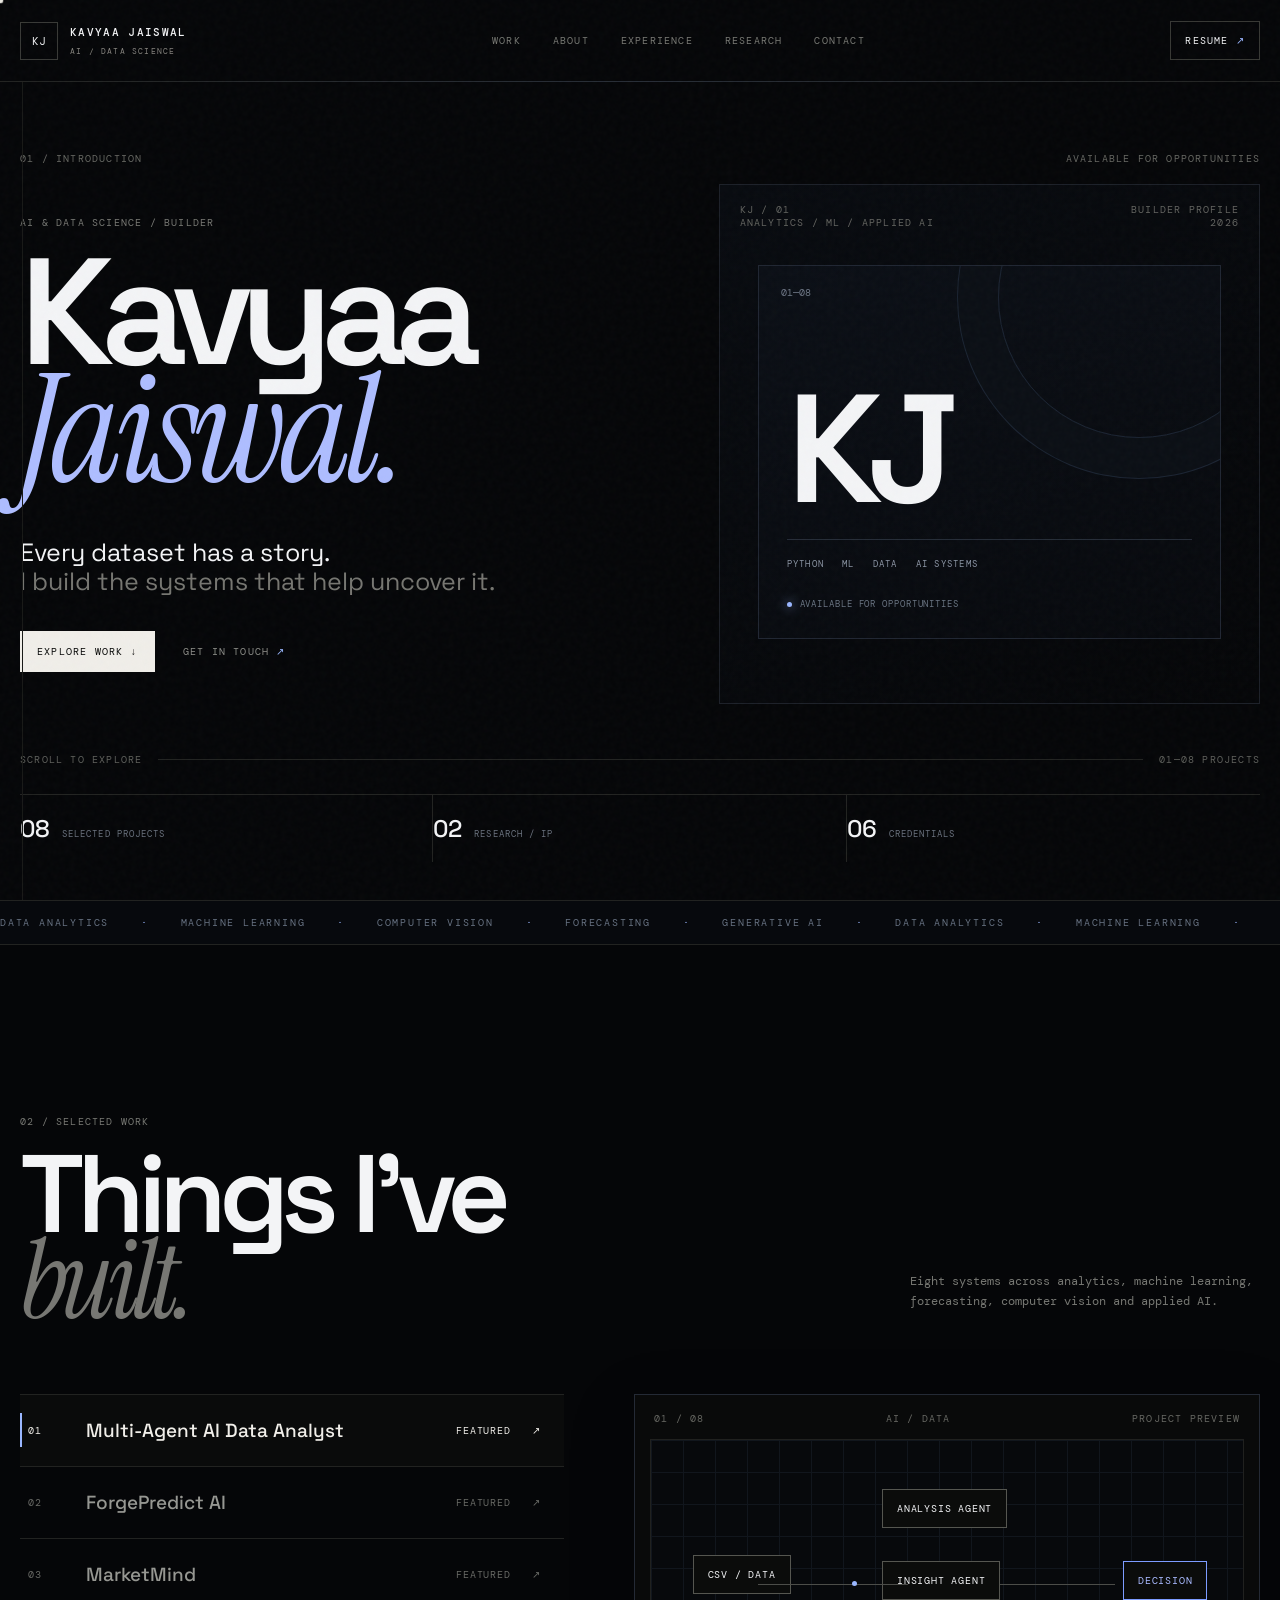
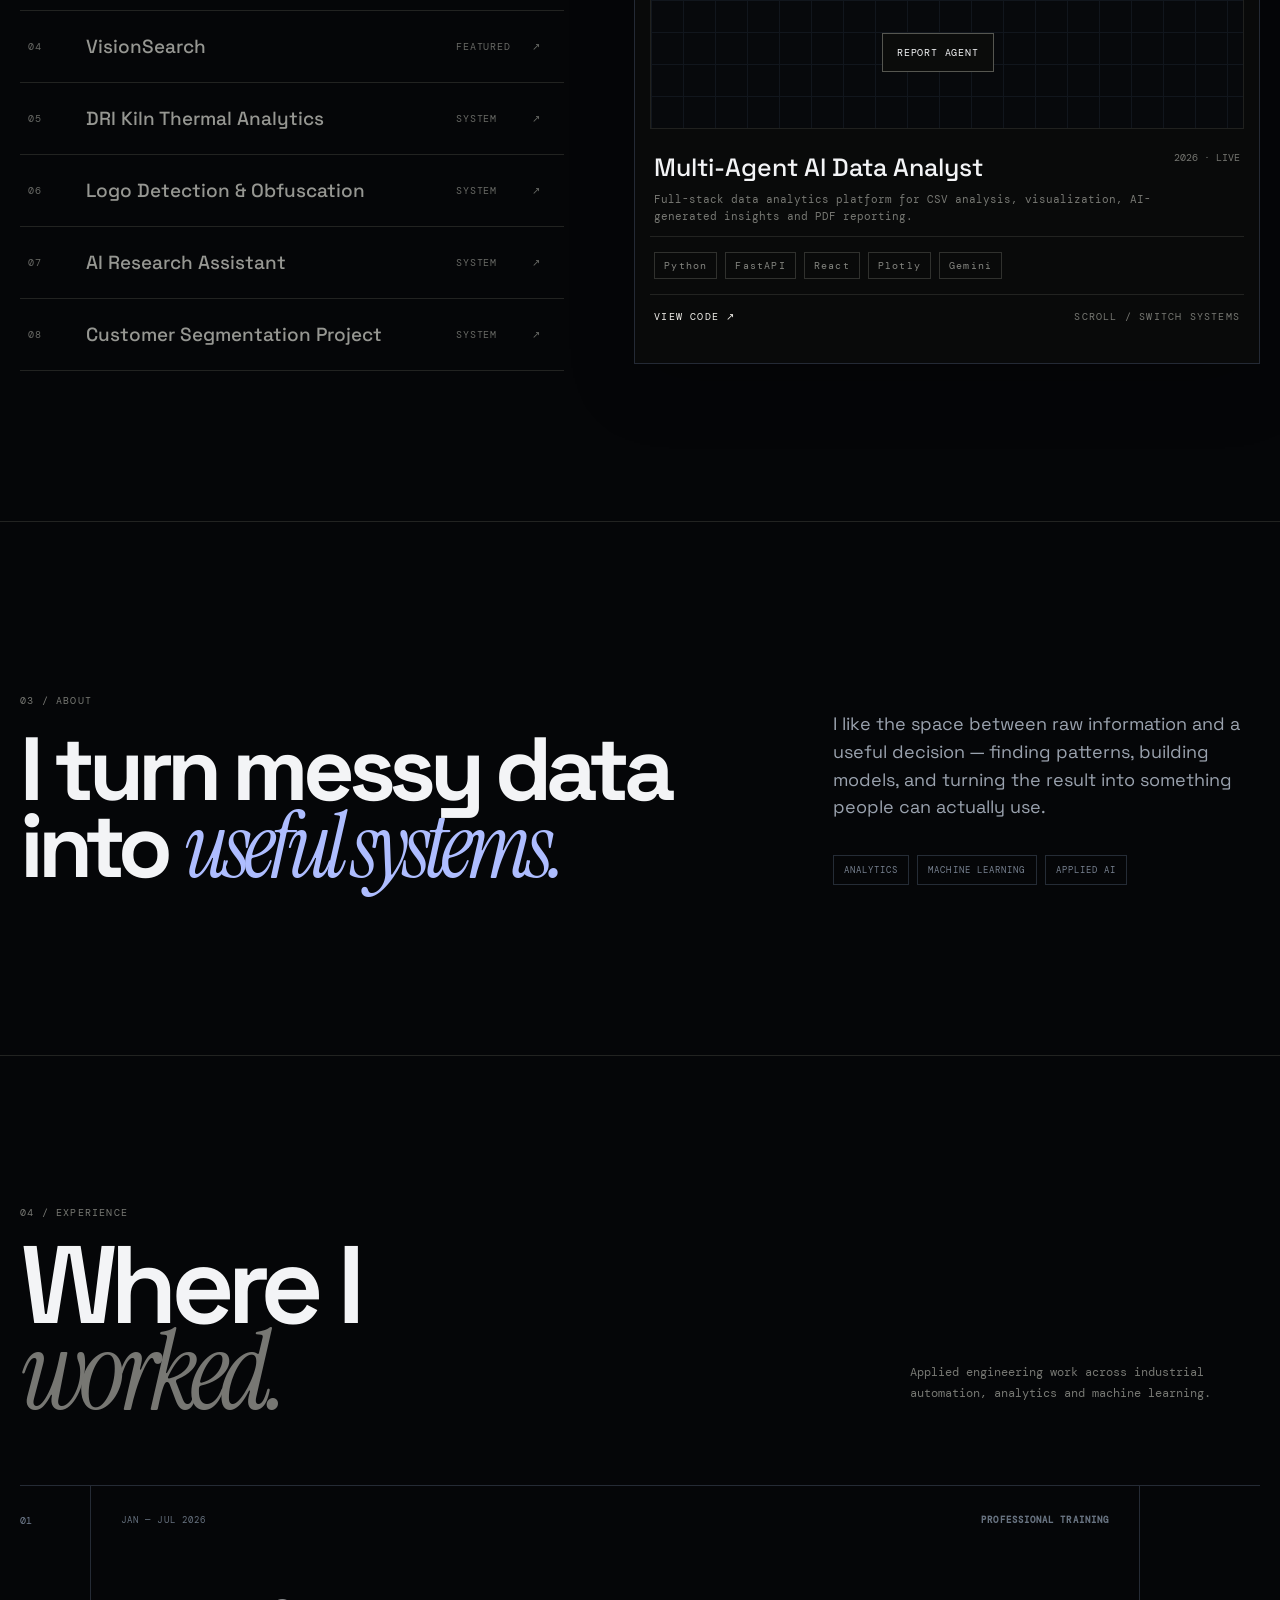
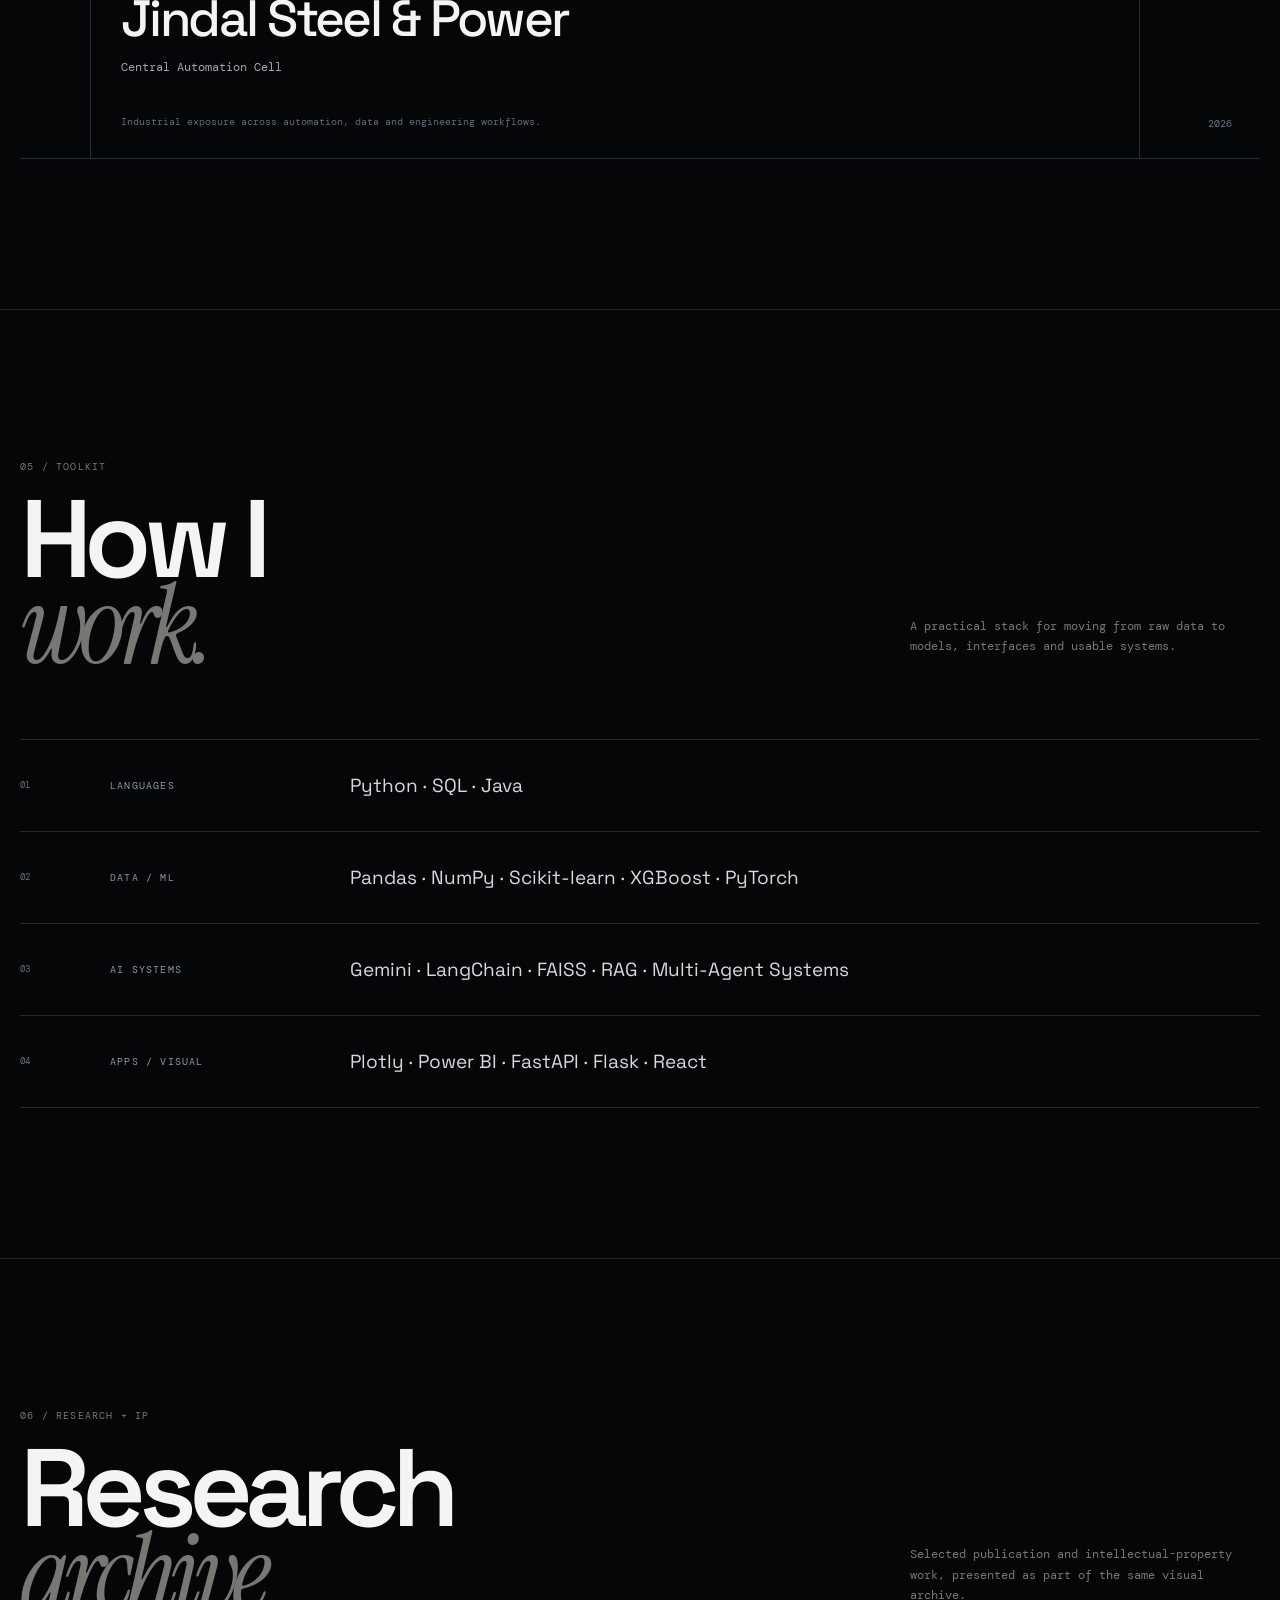
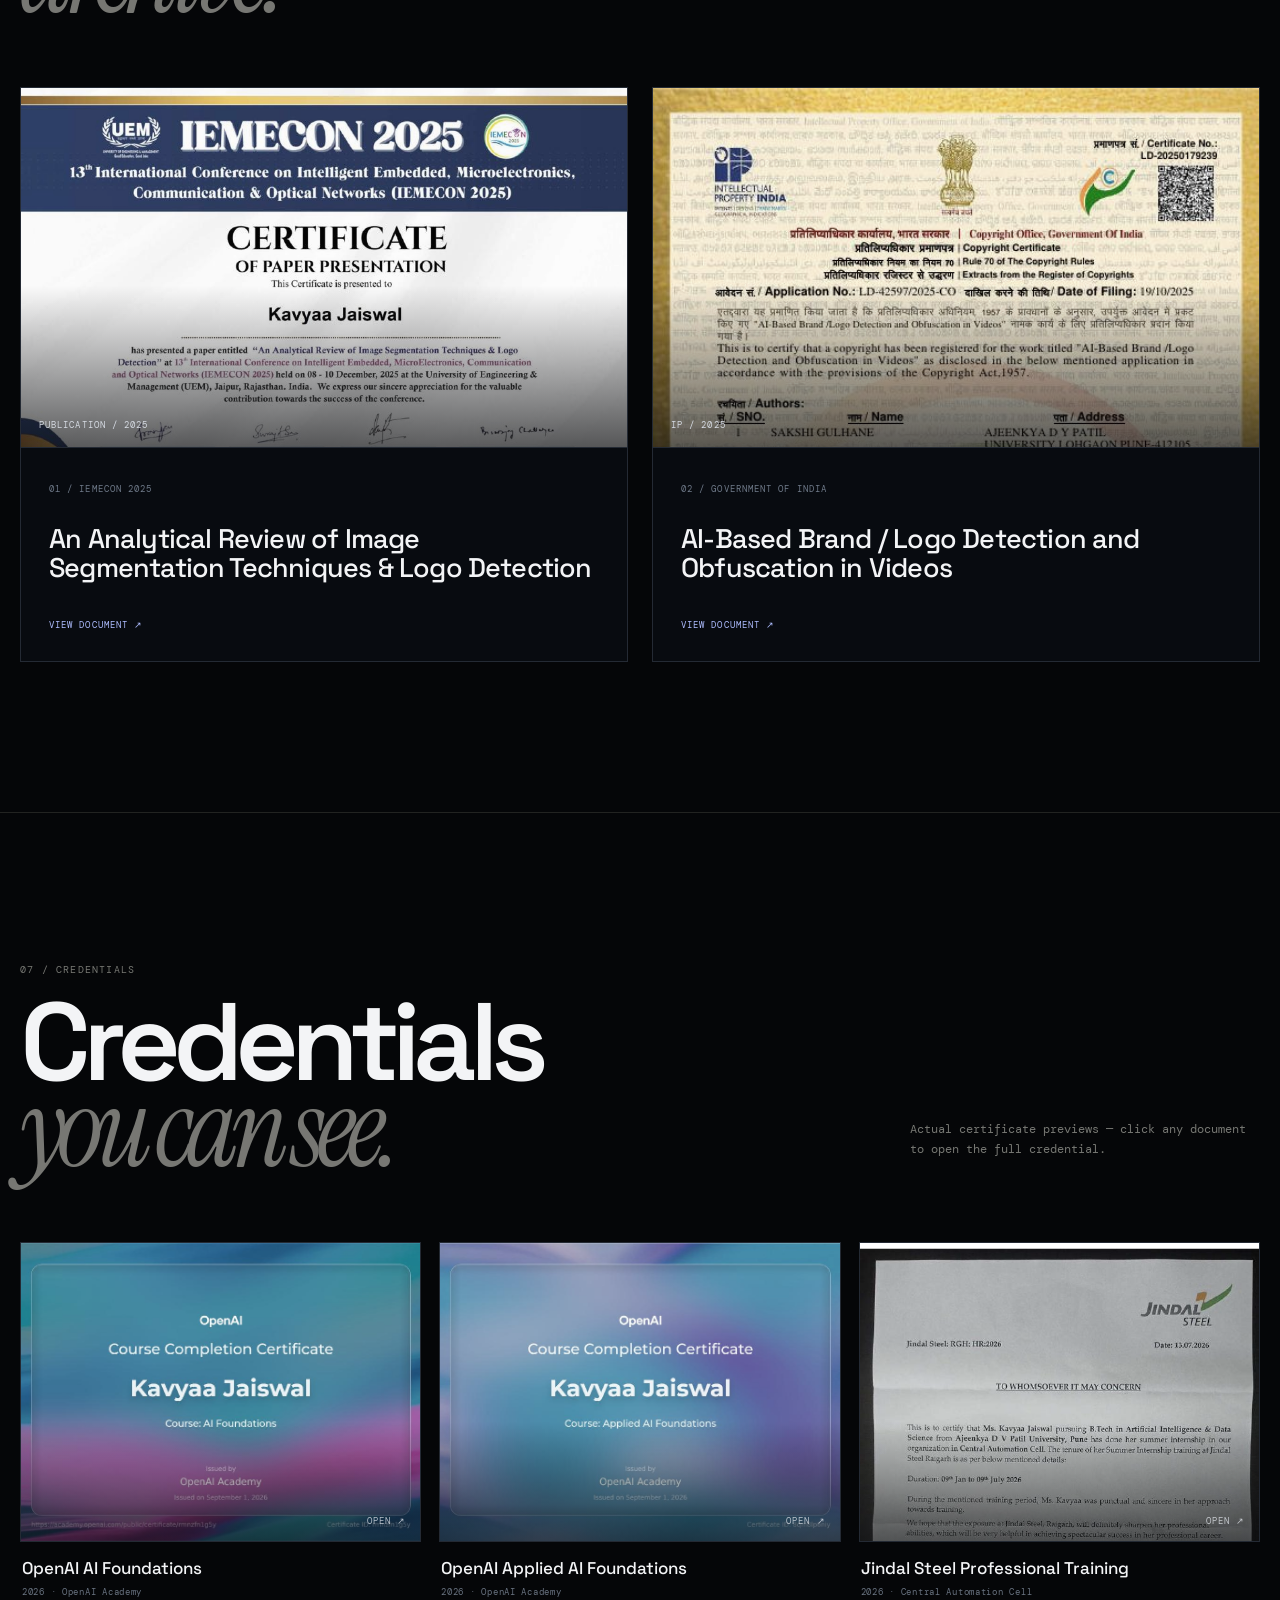
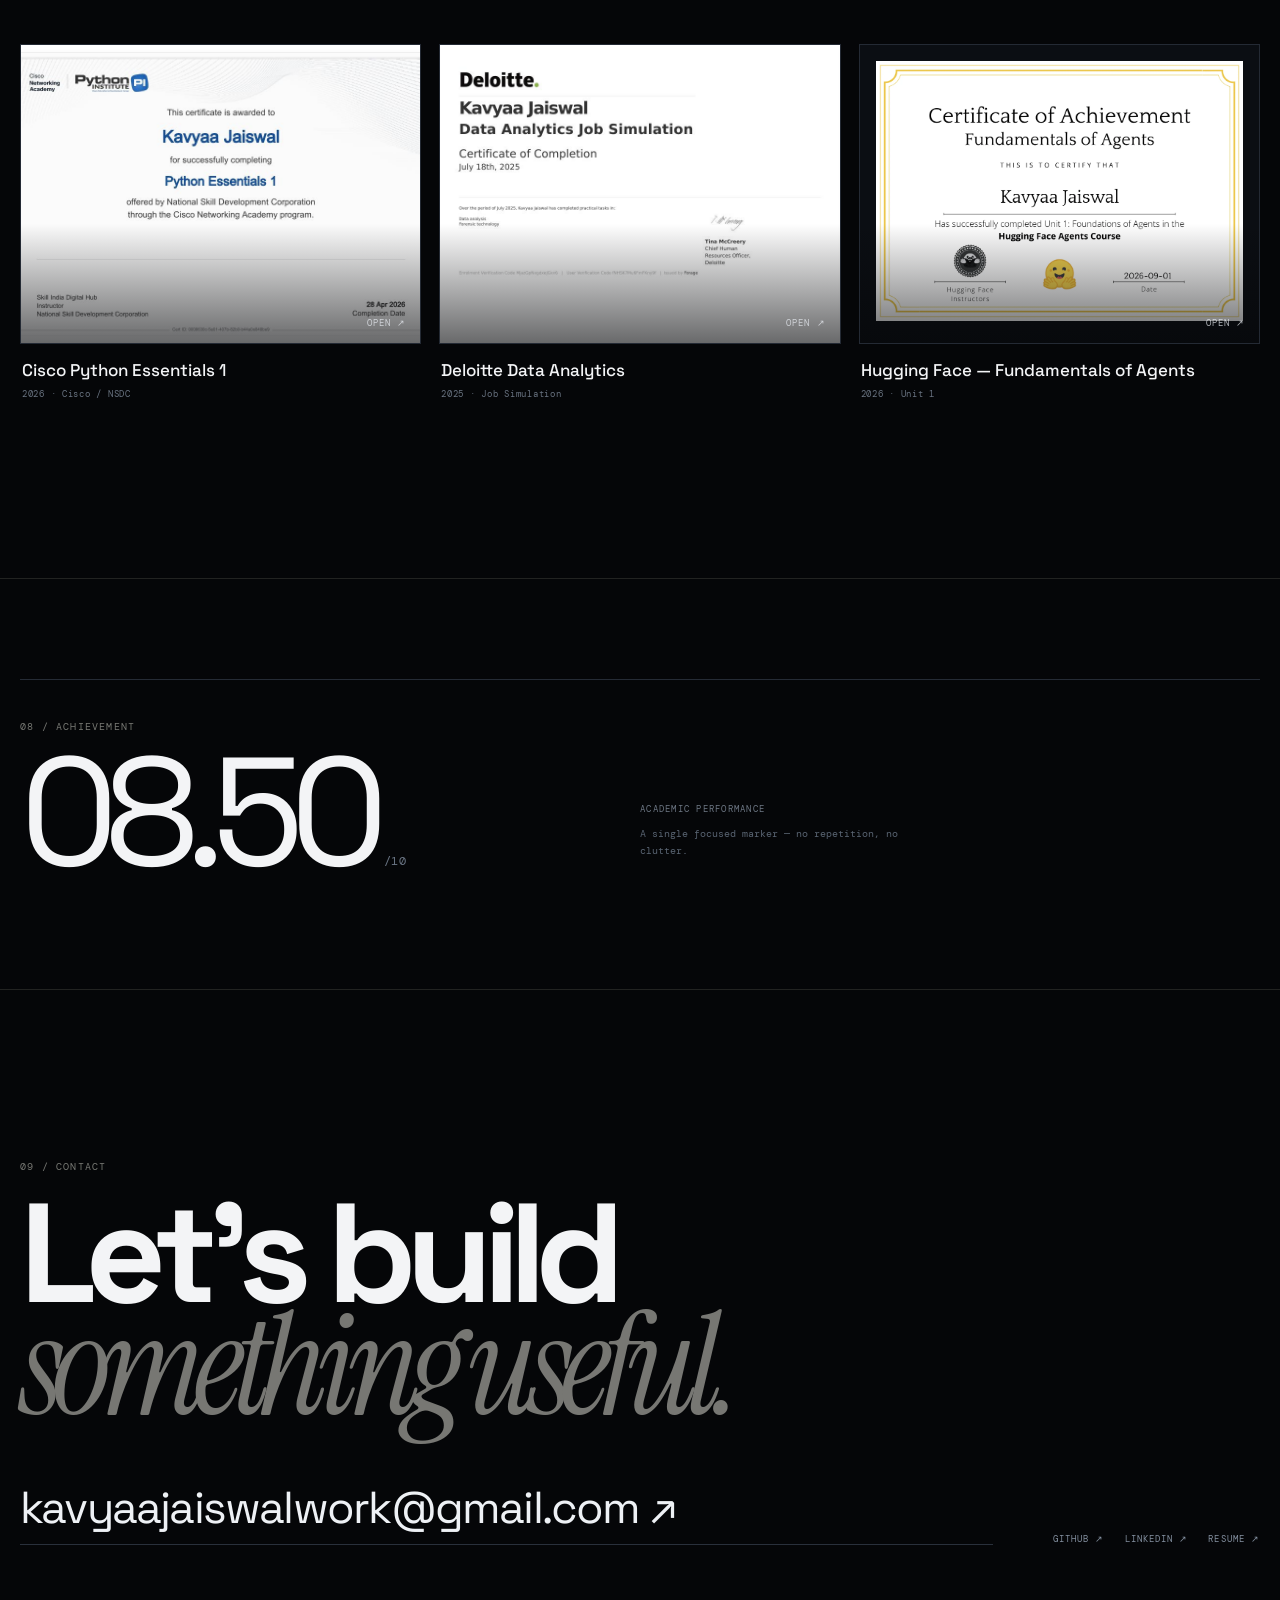
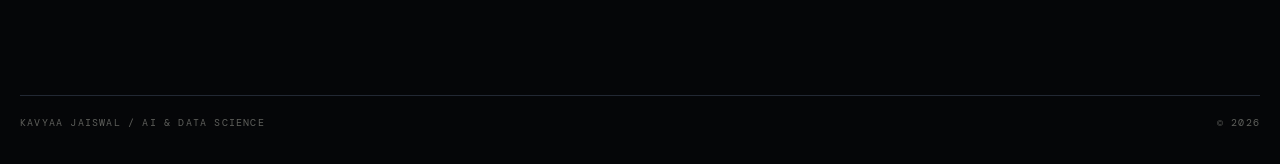
==== commit 4c556a13: "Enhanced" ====
--- a/index.html
+++ b/index.html
@@ -1,14 +1,38 @@
 <!doctype html><html lang="en"><head><meta charset="utf-8"><meta name="viewport" content="width=device-width,initial-scale=1"><meta name="description" content="Kavyaa Jaiswal — AI & Data Science portfolio"><title>Kavyaa Jaiswal — AI / Data Science</title><link rel="preconnect" href="https://fonts.googleapis.com"><link rel="preconnect" href="https://fonts.gstatic.com" crossorigin><link href="https://fonts.googleapis.com/css2?family=DM+Mono:wght@400;500&family=Instrument+Serif:ital@0;1&family=Space+Grotesk:wght@400;500;600;700&display=swap" rel="stylesheet"><link rel="stylesheet" href="styles.css"></head><body>
 <div class="cursor" id="cursor"></div><div class="grain"></div><div class="scrollline"><span id="scrollDot"></span></div>
-<header><a class="logo" href="#top"><span>KJ</span><b>KAVYAA JAISWAL</b><small>AI / DATA SCIENCE</small></a><nav><a href="#work">WORK</a><a href="#experience">EXPERIENCE</a><a href="#toolkit">TOOLKIT</a><a href="#research">RESEARCH</a><a href="#contact">CONTACT</a></nav><a class="resume" href="Kavyaa_Jaiswal_Resume.pdf" target="_blank">RESUME <i>↗</i></a></header>
+<header><a class="logo" href="#top"><span>KJ</span><b>KAVYAA JAISWAL</b><small>AI / DATA SCIENCE</small></a><nav><a href="#work">WORK</a><a href="#about">ABOUT</a><a href="#experience">EXPERIENCE</a><a href="#research">RESEARCH</a><a href="#contact">CONTACT</a></nav><a class="resume" href="Kavyaa_Jaiswal_Resume.pdf" target="_blank">RESUME <i>↗</i></a></header>
 <main id="top">
-<section class="hero"><div class="hero-meta"><span>01 / INTRODUCTION</span><span>AVAILABLE FOR OPPORTUNITIES</span></div><div class="hero-grid"><div class="hero-copy"><p class="micro">AI & DATA SCIENCE / BUILDER</p><h1>Kavyaa<br><em>Jaiswal.</em></h1><p class="manifesto">Every dataset has a story.<br><span>I build the systems that help uncover it.</span></p><div class="hero-links"><a class="solid" href="#work">EXPLORE WORK <b>↓</b></a><a href="#contact">GET IN TOUCH <b>↗</b></a></div></div><div class="hero-object"><div class="object-head"><span>KJ / 01</span><span>LOCAL SYSTEM</span></div><div class="orb"><div class="orb-ring r1"></div><div class="orb-ring r2"></div><div class="orb-ring r3"></div><div class="orb-core"><strong>DATA</strong><span>→</span><strong>DECISION</strong></div><i class="orb-dot d1"></i><i class="orb-dot d2"></i></div><div class="object-foot"><span>PYTHON / ML / ANALYTICS</span><span>2026</span></div></div></div><div class="hero-bottom"><span>SCROLL TO EXPLORE</span><div></div><span>01—08 PROJECTS</span></div></section>
+<section class="hero"><div class="hero-meta"><span>01 / INTRODUCTION</span><span>AVAILABLE FOR OPPORTUNITIES</span></div><div class="hero-grid"><div class="hero-copy"><p class="micro">AI & DATA SCIENCE / BUILDER</p><h1>Kavyaa<br><em>Jaiswal.</em></h1><p class="manifesto">Every dataset has a story.<br><span>I build the systems that help uncover it.</span></p><div class="hero-links"><a class="solid" href="#work">EXPLORE WORK <b>↓</b></a><a href="#contact">GET IN TOUCH <b>↗</b></a></div></div><div class="hero-object">
+<div class="object-head"><span>KJ / 01</span><span>BUILDER PROFILE</span></div>
+<div class="identity-panel"><div class="identity-index">01—08</div><div class="identity-name">KJ</div><div class="identity-rule"></div><div class="identity-meta"><span>PYTHON</span><span>ML</span><span>DATA</span><span>AI SYSTEMS</span></div><div class="identity-status"><i></i><span>AVAILABLE FOR OPPORTUNITIES</span></div></div>
+<div class="object-foot"><span>ANALYTICS / ML / APPLIED AI</span><span>2026</span></div></div></div><div class="hero-bottom"><span>SCROLL TO EXPLORE</span><div></div><span>01—08 PROJECTS</span></div><div class="hero-stats"><div><b>08</b><span>SELECTED PROJECTS</span></div><div><b>02</b><span>RESEARCH / IP</span></div><div><b>06</b><span>CREDENTIALS</span></div></div></section>
 <div class="marquee"><div>DATA ANALYTICS <i>·</i> MACHINE LEARNING <i>·</i> COMPUTER VISION <i>·</i> FORECASTING <i>·</i> GENERATIVE AI <i>·</i> DATA ANALYTICS <i>·</i> MACHINE LEARNING <i>·</i></div></div>
 <section id="work" class="work"><div class="section-intro"><div><p class="micro">02 / SELECTED WORK</p><h2>Things I've<br><em>built.</em></h2></div><p>Eight systems across analytics, machine learning, forecasting, computer vision and applied AI.</p></div><div class="work-layout"><div class="project-list" id="projectList"></div><div class="preview-wrap"><div class="preview" id="preview"><div class="preview-top"><span id="previewNo">01 / 08</span><span id="previewType">AI / DATA</span><span>PROJECT PREVIEW</span></div><div class="viz" id="viz"></div><div class="preview-info"><div><h3 id="previewTitle">Multi-Agent AI Data Analyst</h3><p id="previewDesc"></p></div><span id="previewYear">2026 · LIVE</span></div><div class="tags" id="previewTags"></div><div class="preview-actions"><a id="github" target="_blank">VIEW CODE ↗</a><span>SCROLL / SWITCH SYSTEMS</span></div></div></div></div></section>
-<section id="experience" class="experience section"><div class="section-intro"><div><p class="micro">03 / EXPERIENCE</p><h2>Where I<br><em>worked.</em></h2></div><p>Applied engineering work across industrial automation, analytics and machine learning.</p></div><div class="exp-row"><span>2026</span><div><h3>Jindal Steel & Power</h3><p>Central Automation Cell · Professional Training / Internship</p></div><b>JAN — JUL</b></div></section>
-<section id="toolkit" class="toolkit section"><div class="section-intro"><div><p class="micro">04 / TOOLKIT</p><h2>Tools for<br><em>the work.</em></h2></div><p>Technologies I use to move from raw data to models, interfaces and usable systems.</p></div><div class="tool-grid"><div><span>LANGUAGES</span><strong>Python</strong><strong>SQL</strong><strong>Java</strong></div><div><span>DATA / ML</span><strong>Pandas</strong><strong>Scikit-learn</strong><strong>XGBoost</strong><strong>PyTorch</strong></div><div><span>AI SYSTEMS</span><strong>Gemini</strong><strong>LangChain</strong><strong>FAISS</strong><strong>RAG</strong></div><div><span>VISUAL / APPS</span><strong>Plotly</strong><strong>Power BI</strong><strong>FastAPI</strong><strong>React</strong></div></div></section>
-<section id="research" class="research section"><div class="section-intro"><div><p class="micro">05 / RESEARCH + IP</p><h2>Research<br><em>archive.</em></h2></div><p>Selected research and intellectual-property work.</p></div><div class="archive"><article><span>01 / PUBLICATION</span><h3>An Analytical Review of Image Segmentation Techniques & Logo Detection</h3><p>IEMECON 2025 · UEM Jaipur</p><a href="certificates/Paper publication certificate.pdf" target="_blank">OPEN CERTIFICATE ↗</a></article><article><span>02 / COPYRIGHT</span><h3>AI-Based Brand / Logo Detection and Obfuscation in Videos</h3><p>Government of India · Certificate LD-20250179239</p><a href="certificates/copyright_certificate.pdf" target="_blank">OPEN CERTIFICATE ↗</a></article></div></section>
-<section id="certifications" class="certs section"><div class="section-intro"><div><p class="micro">06 / CREDENTIALS</p><h2>Credential<br><em>archive.</em></h2></div></div><div class="cert-list"><a href="certificates/certificate-rmnzfn1g5y.pdf" target="_blank"><span>01</span><b>OpenAI AI Foundations</b><small>2026</small><i>↗</i></a><a href="certificates/certificate-8qm8lp6niy.pdf" target="_blank"><span>02</span><b>OpenAI Applied AI Foundations</b><small>2026</small><i>↗</i></a><a href="certificates/Jaiswal_Kavyaa_ProfessionalTraining.pdf" target="_blank"><span>03</span><b>Jindal Steel Professional Training</b><small>2026</small><i>↗</i></a><a href="certificates/Python_Essentials_1_certificate_kavyaajaiswal474-gmail-com_0008630c-5e01-407b-82b0-b44a0e848be9.pdf" target="_blank"><span>04</span><b>Cisco Python Essentials 1</b><small>2026</small><i>↗</i></a><a href="certificates/deloitte data analytics.pdf" target="_blank"><span>05</span><b>Deloitte Data Analytics</b><small>2025</small><i>↗</i></a><a href="certificates/image.webp" target="_blank"><span>06</span><b>Hugging Face — Fundamentals of Agents</b><small>2026</small><i>↗</i></a></div></section>
-<section class="about section"><div class="about-big">08.50<span>/10</span></div><div><p class="micro">07 / ABOUT</p><h2>Curious about<br><em>systems.</em></h2><p class="about-copy">I enjoy taking messy information, finding the pattern inside it, and turning that pattern into something useful — a model, dashboard, search system or decision tool.</p></div></section>
-<section id="contact" class="contact"><p class="micro">08 / CONTACT</p><h2>Let's build<br><em>something useful.</em></h2><a class="mail" href="mailto:kavyaajaiswalwork@gmail.com">kavyaajaiswalwork@gmail.com ↗</a><div class="contact-foot"><span>KAVYAA JAISWAL / AI & DATA SCIENCE</span><span>© 2026</span></div></section>
-</main><script src="script.js"></script></body></html>
+<section id="about" class="statement section">
+<div class="statement-grid"><div><p class="micro">03 / ABOUT</p><h2>I turn messy data into <em>useful systems.</em></h2></div><div class="statement-copy"><p>I like the space between raw information and a useful decision — finding patterns, building models, and turning the result into something people can actually use.</p><div class="statement-tags"><span>ANALYTICS</span><span>MACHINE LEARNING</span><span>APPLIED AI</span></div></div></div>
+</section>
+<section id="experience" class="experience section">
+<div class="section-intro"><div><p class="micro">04 / EXPERIENCE</p><h2>Where I<br><em>worked.</em></h2></div><p>Applied engineering work across industrial automation, analytics and machine learning.</p></div>
+<div class="timeline"><div class="timeline-mark">01</div><div class="timeline-main"><div class="timeline-top"><span>JAN — JUL 2026</span><b>PROFESSIONAL TRAINING</b></div><h3>Jindal Steel &amp; Power</h3><p>Central Automation Cell</p><div class="timeline-note">Industrial exposure across automation, data and engineering workflows.</div></div><div class="timeline-year">2026</div></div>
+</section>
+<section id="toolkit" class="toolkit section">
+<div class="section-intro"><div><p class="micro">05 / TOOLKIT</p><h2>How I<br><em>work.</em></h2></div><p>A practical stack for moving from raw data to models, interfaces and usable systems.</p></div>
+<div class="taxonomy"><div class="tax-row"><span>01</span><b>LANGUAGES</b><p>Python · SQL · Java</p></div><div class="tax-row"><span>02</span><b>DATA / ML</b><p>Pandas · NumPy · Scikit-learn · XGBoost · PyTorch</p></div><div class="tax-row"><span>03</span><b>AI SYSTEMS</b><p>Gemini · LangChain · FAISS · RAG · Multi-Agent Systems</p></div><div class="tax-row"><span>04</span><b>APPS / VISUAL</b><p>Plotly · Power BI · FastAPI · Flask · React</p></div></div>
+</section>
+<section id="research" class="research section">
+<div class="section-intro"><div><p class="micro">06 / RESEARCH + IP</p><h2>Research<br><em>archive.</em></h2></div><p>Selected publication and intellectual-property work, presented as part of the same visual archive.</p></div>
+<div class="research-grid"><article><div class="doc-preview"><img src="certificates/thumbs/Paper_publication_certificate.jpg" alt="Paper publication certificate"><span>PUBLICATION / 2025</span></div><div class="doc-copy"><span>01 / IEMECON 2025</span><h3>An Analytical Review of Image Segmentation Techniques &amp; Logo Detection</h3><a href="certificates/Paper publication certificate.pdf" target="_blank">VIEW DOCUMENT ↗</a></div></article><article><div class="doc-preview"><img src="certificates/thumbs/copyright_certificate.jpg" alt="Government of India copyright certificate"><span>IP / 2025</span></div><div class="doc-copy"><span>02 / GOVERNMENT OF INDIA</span><h3>AI-Based Brand / Logo Detection and Obfuscation in Videos</h3><a href="certificates/copyright_certificate.pdf" target="_blank">VIEW DOCUMENT ↗</a></div></article></div>
+</section>
+<section id="certifications" class="certs section">
+<div class="section-intro"><div><p class="micro">07 / CREDENTIALS</p><h2>Credentials<br><em>you can see.</em></h2></div><p>Actual certificate previews — click any document to open the full credential.</p></div>
+<div class="cert-gallery">
+<a class="cert-card" href="certificates/certificate-rmnzfn1g5y.pdf" target="_blank"><div class="cert-image"><img src="certificates/thumbs/certificate-rmnzfn1g5y.jpg" alt="OpenAI AI Foundations certificate"><span>OPEN ↗</span></div><div class="cert-meta"><b>OpenAI AI Foundations</b><small>2026 · OpenAI Academy</small></div></a>
+<a class="cert-card" href="certificates/certificate-8qm8lp6niy.pdf" target="_blank"><div class="cert-image"><img src="certificates/thumbs/certificate-8qm8lp6niy.jpg" alt="OpenAI Applied AI Foundations certificate"><span>OPEN ↗</span></div><div class="cert-meta"><b>OpenAI Applied AI Foundations</b><small>2026 · OpenAI Academy</small></div></a>
+<a class="cert-card" href="certificates/Jaiswal_Kavyaa_ProfessionalTraining.pdf" target="_blank"><div class="cert-image"><img src="certificates/thumbs/Jaiswal_Kavyaa_ProfessionalTraining.jpg" alt="Jindal Steel professional training certificate"><span>OPEN ↗</span></div><div class="cert-meta"><b>Jindal Steel Professional Training</b><small>2026 · Central Automation Cell</small></div></a>
+<a class="cert-card" href="certificates/Python_Essentials_1_certificate_kavyaajaiswal474-gmail-com_0008630c-5e01-407b-82b0-b44a0e848be9.pdf" target="_blank"><div class="cert-image"><img src="certificates/thumbs/Python_Essentials_1_certificate_kavyaajaiswal474-gmail-com_0008630c-5e01-407b-82b0-b44a0e848be9.jpg" alt="Cisco Python Essentials 1 certificate"><span>OPEN ↗</span></div><div class="cert-meta"><b>Cisco Python Essentials 1</b><small>2026 · Cisco / NSDC</small></div></a>
+<a class="cert-card" href="certificates/deloitte data analytics.pdf" target="_blank"><div class="cert-image"><img src="certificates/thumbs/deloitte_data_analytics.jpg" alt="Deloitte Data Analytics certificate"><span>OPEN ↗</span></div><div class="cert-meta"><b>Deloitte Data Analytics</b><small>2025 · Job Simulation</small></div></a>
+<a class="cert-card" href="certificates/image.webp" target="_blank"><div class="cert-image image-cert"><img src="certificates/image.webp" alt="Hugging Face Fundamentals of Agents certificate"><span>OPEN ↗</span></div><div class="cert-meta"><b>Hugging Face — Fundamentals of Agents</b><small>2026 · Unit 1</small></div></a>
+</div></section>
+<section class="achievement section"><div class="achievement-grid"><div><p class="micro">08 / ACHIEVEMENT</p><div class="score">08.50<small>/10</small></div></div><div><p class="achievement-label">ACADEMIC PERFORMANCE</p><p class="achievement-copy">A single focused marker — no repetition, no clutter.</p></div></div></section>
+<section id="contact" class="contact"><p class="micro">09 / CONTACT</p><h2>Let's build<br><em>something useful.</em></h2><div class="contact-grid"><a class="mail" href="mailto:kavyaajaiswalwork@gmail.com">kavyaajaiswalwork@gmail.com ↗</a><div class="socials"><a href="https://github.com/kavyyyaaa" target="_blank">GITHUB ↗</a><a href="https://www.linkedin.com" target="_blank">LINKEDIN ↗</a><a href="Kavyaa_Jaiswal_Resume.pdf" target="_blank">RESUME ↗</a></div></div><div class="contact-foot"><span>KAVYAA JAISWAL / AI &amp; DATA SCIENCE</span><span>© 2026</span></div></section>
+</main></main><script src="script.js"></script></body></html>
--- a/styles.css
+++ b/styles.css
@@ -1 +1,7 @@
 :root{--bg:#050607;--ink:#f0eee9;--muted:#85837e;--dim:#4e4d49;--line:#222321;--blue:#9ab7ff;--serif:'Instrument Serif',serif;--sans:'Space Grotesk',sans-serif;--mono:'DM Mono',monospace;--max:1320px}*{box-sizing:border-box}html{scroll-behavior:smooth}body{margin:0;background:var(--bg);color:var(--ink);font-family:var(--sans);overflow-x:hidden}a{color:inherit;text-decoration:none}button{font:inherit}.grain{position:fixed;inset:0;pointer-events:none;opacity:.035;background-image:url("data:image/svg+xml,%3Csvg viewBox='0 0 180 180' xmlns='http://www.w3.org/2000/svg'%3E%3Cfilter id='n'%3E%3CfeTurbulence type='fractalNoise' baseFrequency='.9' numOctaves='2' stitchTiles='stitch'/%3E%3C/filter%3E%3Crect width='100%25' height='100%25' filter='url(%23n)' opacity='.8'/%3E%3C/svg%3E");z-index:20}.cursor{position:fixed;width:7px;height:7px;border-radius:50%;background:var(--ink);pointer-events:none;z-index:30;mix-blend-mode:difference;transform:translate(-50%,-50%)}.scrollline{position:fixed;left:22px;top:0;bottom:0;width:1px;background:#181917;z-index:10}.scrollline span{position:absolute;top:0;left:-2px;width:5px;height:5px;border-radius:50%;background:var(--blue)}header{height:82px;display:flex;align-items:center;justify-content:space-between;max-width:calc(var(--max) + 40px);padding:0 20px;margin:auto;border-bottom:1px solid var(--line);position:sticky;top:0;background:rgba(5,6,7,.95);z-index:15}.logo{display:grid;grid-template-columns:38px auto;column-gap:12px;align-items:center}.logo span{grid-row:1/3;border:1px solid #383936;width:38px;height:38px;display:grid;place-items:center;font:11px var(--mono)}.logo b{font:500 11px var(--mono);letter-spacing:.12em}.logo small{font:8px var(--mono);letter-spacing:.15em;color:var(--muted)}nav{display:flex;gap:32px}nav a,.resume,.micro,.hero-meta,.hero-bottom,.object-head,.object-foot,.lab-meta,.preview-top,.preview-actions,.tags,.exp-row>span,.exp-row>b,.tool-grid span,.archive article>span,.archive a,.cert-list small,.cert-list i,.contact-foot{font:10px var(--mono);letter-spacing:.12em}nav a{color:#777873}nav a:hover,.resume:hover{color:var(--ink)}.resume{border:1px solid #373834;padding:12px 14px}.resume i{font-style:normal;color:var(--blue)}.hero,.work,.section,.contact{max-width:var(--max);margin:auto}.hero{min-height:calc(100vh - 82px);padding:90px 20px 38px;display:flex;flex-direction:column}.hero-meta{display:flex;justify-content:space-between;color:#666762}.hero-grid{display:grid;grid-template-columns:1.05fr .95fr;gap:80px;align-items:center;flex:1}.micro{color:#777873;margin:0 0 24px}.hero h1{font-size:clamp(78px,12vw,180px);line-height:.78;letter-spacing:-.075em;margin:0;font-weight:600}.hero h1 em{font-family:var(--serif);font-weight:400;font-style:italic;letter-spacing:-.04em}.manifesto{font-size:24px;line-height:1.18;margin:48px 0 34px;max-width:650px}.manifesto span{color:#767671}.hero-links{display:flex;gap:28px;align-items:center}.hero-links a{font:10px var(--mono);letter-spacing:.12em;color:#8c8d88}.hero-links .solid{background:var(--ink);color:#080908;padding:14px 17px}.hero-links b{color:var(--blue);font-weight:400}.hero-links .solid b{color:#111}.hero-object{height:470px;border-left:1px solid var(--line);border-bottom:1px solid var(--line);position:relative;padding:18px 20px}.object-head,.object-foot{display:flex;justify-content:space-between;color:#62635f}.orb{height:100%;display:grid;place-items:center;position:relative;overflow:hidden}.orb-ring{position:absolute;border:1px solid #2a2b29;border-radius:50%;transform:rotate(-25deg)}.r1{width:310px;height:310px}.r2{width:420px;height:170px;border-color:#242522}.r3{width:220px;height:430px;border-color:#1d1e1c}.orb-core{display:flex;align-items:center;gap:13px;border:1px solid #3a3b37;padding:18px 20px;font:11px var(--mono);letter-spacing:.12em;background:#080909}.orb-core span{color:var(--blue)}.orb-dot{position:absolute;width:5px;height:5px;background:var(--blue);border-radius:50%;box-shadow:0 0 18px #6e8fdc}.d1{top:29%;right:23%}.d2{bottom:30%;left:24%}.hero-bottom{display:flex;gap:16px;align-items:center;color:#5e5f5b;margin-top:30px}.hero-bottom div{height:1px;background:var(--line);flex:1}.marquee{border-top:1px solid var(--line);border-bottom:1px solid var(--line);overflow:hidden;white-space:nowrap;color:#666762}.marquee div{padding:15px 0;display:inline-block;min-width:100%;animation:marq 24s linear infinite;font:10px var(--mono);letter-spacing:.18em}.marquee i{color:var(--blue);font-style:normal;margin:0 24px}@keyframes marq{to{transform:translateX(-30%)}}.work{padding:150px 20px}.section-intro{display:flex;justify-content:space-between;align-items:flex-end;gap:50px;margin-bottom:70px}.section-intro h2{font-size:clamp(64px,9vw,130px);line-height:.78;letter-spacing:-.07em;margin:0;font-weight:600}.section-intro h2 em{font-family:var(--serif);font-weight:400;color:#777773}.section-intro>p{max-width:350px;color:#777873;font:12px/1.7 var(--mono)}.work-layout{display:grid;grid-template-columns:1fr 1.15fr;gap:70px}.project-list{border-top:1px solid var(--line)}.project-item{display:grid;grid-template-columns:42px 1fr 60px 24px;gap:16px;align-items:center;padding:23px 8px;border-bottom:1px solid var(--line);color:#686965;transition:.25s}.project-item span,.project-item small,.project-item i{font:10px var(--mono);letter-spacing:.08em}.project-item b{font-size:18px;font-weight:500;color:#969792}.project-item:hover,.project-item.active{color:var(--ink);background:#0a0b0b}.project-item.active b{color:var(--ink)}.project-item.active:before{content:'';width:2px;height:34px;background:var(--blue);position:absolute;left:0}.preview-wrap{position:sticky;top:120px;align-self:start}.preview{border:1px solid #292a27;background:#090a0a;padding:15px;min-height:570px}.preview-top{display:flex;justify-content:space-between;color:#666762;padding:2px 4px 14px}.viz{height:290px;border:1px solid #20211f;background-color:#070808;background-image:radial-gradient(#242521 .7px,transparent .7px);background-size:13px 13px;position:relative;overflow:hidden}.preview-info{display:flex;justify-content:space-between;gap:20px;padding:22px 4px 10px;border-bottom:1px solid var(--line)}.preview-info h3{font-size:25px;margin:0 0 8px;font-weight:500}.preview-info p{margin:0;color:#777873;font:11px/1.6 var(--mono);max-width:500px}.preview-info>span{font:10px var(--mono);color:#747570;white-space:nowrap}.tags{display:flex;gap:8px;flex-wrap:wrap;padding:15px 4px}.tags span{border:1px solid #30312e;padding:6px 9px;color:#858681}.preview-actions{display:flex;justify-content:space-between;border-top:1px solid var(--line);padding:15px 4px 2px;color:#777873}.preview-actions a{color:var(--ink)}.viz .node{position:absolute;border:1px solid #555650;background:#0b0c0b;padding:12px 14px;font:10px var(--mono);letter-spacing:.08em;animation:float 4s ease-in-out infinite}.viz .line{position:absolute;height:1px;background:#4c4d49;transform-origin:left center}.viz .pulse{position:absolute;width:5px;height:5px;background:var(--blue);border-radius:50%;animation:pulse 2.2s infinite}.viz .chart{position:absolute;inset:55px 45px;border-left:1px solid #3a3b37;border-bottom:1px solid #3a3b37}.viz .chart svg{width:100%;height:100%}.viz .thumb{position:absolute;border:1px solid #454641;background:#0d0e0d;width:74px;height:74px}.viz .thumb:after{content:'';position:absolute;inset:15px;border:1px solid #555650;transform:rotate(45deg)}@keyframes float{50%{transform:translateY(-5px)}}@keyframes pulse{50%{box-shadow:0 0 0 8px #9ab7ff11}}.section{padding:150px 20px;border-top:1px solid var(--line)}.exp-row{display:grid;grid-template-columns:90px 1fr 130px;border-top:1px solid var(--line);border-bottom:1px solid var(--line);padding:28px 0;align-items:start}.exp-row h3{margin:0 0 7px;font-size:25px;font-weight:500}.exp-row p{margin:0;color:#777873;font:12px var(--mono)}.exp-row>span,.exp-row>b{color:#686965}.tool-grid{display:grid;grid-template-columns:repeat(4,1fr);border-top:1px solid var(--line)}.tool-grid>div{min-height:220px;padding:24px;border-right:1px solid var(--line);border-bottom:1px solid var(--line);display:flex;flex-direction:column;gap:12px}.tool-grid span{color:#656661;margin-bottom:10px}.tool-grid strong{font-size:20px;font-weight:500}.archive{display:grid;grid-template-columns:1fr 1fr;border-top:1px solid var(--line)}.archive article{padding:30px;border-right:1px solid var(--line);border-bottom:1px solid var(--line)}.archive article>span{color:#686965}.archive h3{font-size:28px;line-height:1.05;font-weight:500;margin:40px 0 16px;max-width:520px}.archive p{font:11px var(--mono);color:#777873;margin-bottom:32px}.archive a{color:#a4a5a0}.cert-list{border-top:1px solid var(--line)}.cert-list a{display:grid;grid-template-columns:50px 1fr 100px 30px;gap:20px;align-items:center;padding:22px 8px;border-bottom:1px solid var(--line);transition:.2s}.cert-list a:hover{background:#0a0b0b}.cert-list span{font:10px var(--mono);color:#666762}.cert-list b{font-size:18px;font-weight:500}.cert-list small{color:#666762}.cert-list i{font-style:normal;color:var(--blue)}.about{display:grid;grid-template-columns:1fr 1fr;gap:100px;align-items:center}.about-big{font-size:clamp(100px,15vw,220px);letter-spacing:-.09em;line-height:.7;color:#e9e7e1}.about-big span{font:24px var(--mono);letter-spacing:.05em;color:#777873;margin-left:10px}.about h2{font-size:70px;line-height:.85;letter-spacing:-.06em;margin:0 0 30px}.about h2 em,.contact h2 em{font-family:var(--serif);font-weight:400;color:#777773}.about-copy{max-width:500px;color:#888984;font:13px/1.8 var(--mono)}.contact{padding:150px 20px 35px;border-top:1px solid var(--line)}.contact h2{font-size:clamp(75px,11vw,160px);line-height:.8;letter-spacing:-.075em;margin:0 0 55px}.mail{font-size:clamp(25px,4vw,55px);letter-spacing:-.04em;border-bottom:1px solid #3b3c38;padding-bottom:8px}.contact-foot{display:flex;justify-content:space-between;margin-top:150px;color:#5e5f5b}.reveal{opacity:0;transform:translateY(20px);transition:opacity .7s,transform .7s}.reveal.on{opacity:1;transform:none}@media(max-width:900px){header{height:70px}.nav{display:none}.hero-grid,.work-layout,.about{grid-template-columns:1fr}.hero{padding-top:55px}.hero-object{height:400px}.preview-wrap{position:relative;top:auto}.tool-grid{grid-template-columns:1fr 1fr}.archive{grid-template-columns:1fr}.about-big{font-size:120px}.scrollline,.cursor{display:none}}@media(max-width:600px){header{padding:0 15px}.resume{display:none}.hero,.work,.section,.contact{padding-left:15px;padding-right:15px}.hero{min-height:auto;padding-top:50px}.hero h1{font-size:78px}.manifesto{font-size:20px;margin-top:35px}.hero-grid{gap:55px}.hero-object{height:340px}.section-intro{display:block;margin-bottom:50px}.section-intro>p{margin-top:25px}.section-intro h2{font-size:70px}.project-item{grid-template-columns:28px 1fr 22px}.project-item small{display:none}.preview{min-height:520px}.viz{height:240px}.tool-grid{grid-template-columns:1fr}.exp-row{grid-template-columns:60px 1fr}.exp-row>b{display:none}.cert-list a{grid-template-columns:30px 1fr 22px}.cert-list small{display:none}.contact h2{font-size:72px}.contact-foot{margin-top:100px;gap:20px;flex-direction:column}}
+/* project-specific visual language — each system gets a distinct visual grammar */
+.accent-node{border-color:#7d9cff!important;color:#a9baff!important}.thermal-grid{position:absolute;inset:18% 8% 12%;background:linear-gradient(rgba(255,255,255,.05) 1px,transparent 1px),linear-gradient(90deg,rgba(255,255,255,.05) 1px,transparent 1px);background-size:34px 26px;opacity:.65}.heat-band{position:absolute;left:12%;right:12%;top:45%;height:3px;background:linear-gradient(90deg,transparent,#657a9d,transparent);opacity:.7}.video-frame{position:absolute;left:8%;top:27%;width:43%;height:48%;border:1px solid #303744;display:flex;align-items:center;justify-content:center;overflow:hidden;background:repeating-linear-gradient(0deg,rgba(255,255,255,.03) 0 1px,transparent 1px 5px)}.video-frame span{position:absolute;left:10px;top:8px;font:10px DM Mono;color:#6e7785}.video-frame b{font:600 30px Space Grotesk;letter-spacing:.12em}.video-frame i{position:absolute;bottom:9px;right:10px;font:10px DM Mono;color:#8ea8ff;font-style:normal}.detect-box{position:absolute;left:24%;top:37%;width:24%;height:26%;border:1px solid #8ea8ff;box-shadow:0 0 0 1px rgba(142,168,255,.12)}.doc-stack{position:absolute;left:7%;top:30%;display:grid;gap:7px}.doc-stack span{display:block;width:115px;padding:12px;border:1px solid #303744;background:#10151d;font:10px DM Mono;color:#9aa3b2}.segment-grid{position:absolute;left:8%;right:8%;top:27%;height:45%;display:grid;grid-template-columns:repeat(3,1fr);gap:7px}.segment-grid i{border:1px solid #303744;background:linear-gradient(145deg,rgba(125,156,255,.14),transparent 55%);position:relative}.segment-grid i:nth-child(2),.segment-grid i:nth-child(5),.segment-grid i:nth-child(9){background:linear-gradient(145deg,rgba(134,185,200,.18),transparent 60%)}.cluster{position:absolute;border-radius:50%;border:1px dashed #68748a;width:54px;height:54px}.c1{left:42%;top:38%}.c2{left:59%;top:54%}.c3{left:25%;top:58%}.cert-list a{min-height:72px}.cert-list a:hover{background:#111722}.cert-list small{font-family:DM Mono}
+/* FINAL PREMIUM EDITORIAL SYSTEM */
+body{background:#050608;color:#f3f4f6}header{backdrop-filter:none;background:#050608}header:after{content:'';position:absolute;left:0;right:0;bottom:-1px;height:1px;background:linear-gradient(90deg,transparent,#2a3344,transparent);opacity:.6}.hero{padding-top:70px}.hero-grid{gap:100px}.hero h1{font-size:clamp(84px,11.8vw,174px);letter-spacing:-.085em}.hero h1 em{color:#aebdff}.manifesto{font-size:25px;max-width:680px}.hero-object{height:520px;border:1px solid #1c2028;background:linear-gradient(145deg,#080b10,#050608);padding:18px 20px}.identity-panel{position:absolute;inset:80px 38px 64px;border:1px solid #202632;background:linear-gradient(160deg,#0b0f16,#07090d);display:flex;flex-direction:column;justify-content:flex-end;padding:28px;overflow:hidden}.identity-panel:before{content:'';position:absolute;width:280px;height:280px;border:1px solid #1b2432;border-radius:50%;top:-110px;right:-60px;box-shadow:0 0 0 40px #0b0f15,0 0 0 41px #1b2432}.identity-index{position:absolute;top:20px;left:22px;font:10px var(--mono);color:#6f7887}.identity-name{font-size:clamp(100px,12vw,170px);line-height:.72;letter-spacing:-.1em;font-weight:600;position:relative}.identity-rule{height:1px;background:#252c37;margin:34px 0 18px;position:relative}.identity-meta{display:flex;gap:18px;flex-wrap:wrap;font:9px var(--mono);letter-spacing:.14em;color:#8b95a4;position:relative}.identity-status{display:flex;align-items:center;gap:8px;margin-top:28px;font:9px var(--mono);letter-spacing:.1em;color:#697482;position:relative}.identity-status i{width:5px;height:5px;background:#9ab7ff;border-radius:50%;box-shadow:0 0 12px #9ab7ff}.hero-stats{display:grid;grid-template-columns:repeat(3,1fr);border-top:1px solid var(--line);margin-top:28px}.hero-stats div{padding:18px 0;border-right:1px solid var(--line);display:flex;align-items:baseline;gap:12px}.hero-stats div:last-child{border-right:0}.hero-stats b{font-size:24px;font-weight:500}.hero-stats span{font:9px var(--mono);letter-spacing:.12em;color:#69717d}.marquee{background:#07090d}.marquee div{animation-duration:32s;color:#667181}.work{padding-top:170px}.section-intro h2{font-size:clamp(68px,8.6vw,126px)}.project-item{position:relative}.project-item b{font-size:19px}.preview{box-shadow:0 20px 60px rgba(0,0,0,.24);border-color:#242a35}.viz{background-color:#07090c;background-image:linear-gradient(#11161d 1px,transparent 1px),linear-gradient(90deg,#11161d 1px,transparent 1px);background-size:32px 32px}.statement{padding-top:170px;padding-bottom:170px}.statement-grid{display:grid;grid-template-columns:1.25fr .75fr;gap:100px;align-items:end}.statement h2{font-size:clamp(58px,7vw,105px);line-height:.86;letter-spacing:-.07em;margin:0;max-width:900px}.statement h2 em{font-family:var(--serif);font-weight:400;color:#aebdff}.statement-copy p{font-size:18px;line-height:1.55;color:#9aa2ae;max-width:520px}.statement-tags{display:flex;gap:8px;flex-wrap:wrap;margin-top:34px}.statement-tags span{font:9px var(--mono);letter-spacing:.12em;border:1px solid #252c36;padding:8px 10px;color:#778190}.timeline{display:grid;grid-template-columns:70px 1fr 120px;border-top:1px solid #252b35;border-bottom:1px solid #252b35;min-height:260px}.timeline-mark{padding-top:28px;font:10px var(--mono);color:#748092}.timeline-main{padding:28px 30px;border-left:1px solid #252b35;border-right:1px solid #252b35}.timeline-top{display:flex;justify-content:space-between;font:9px var(--mono);letter-spacing:.12em;color:#687381}.timeline-main h3{font-size:clamp(34px,4vw,58px);letter-spacing:-.05em;font-weight:500;margin:60px 0 8px}.timeline-main p{margin:0;color:#a0a7b2;font:12px var(--mono)}.timeline-note{margin-top:38px;color:#626c79;font:10px/1.7 var(--mono);max-width:480px}.timeline-year{display:flex;align-items:flex-end;justify-content:flex-end;padding:28px;font:10px var(--mono);color:#697483}.taxonomy{border-top:1px solid #252b35}.tax-row{display:grid;grid-template-columns:70px 220px 1fr;gap:20px;align-items:center;min-height:92px;border-bottom:1px solid #252b35}.tax-row>span{font:9px var(--mono);color:#657080}.tax-row>b{font:10px var(--mono);letter-spacing:.12em;color:#8d98a7}.tax-row p{margin:0;font-size:19px;color:#d4d8df}.research-grid{display:grid;grid-template-columns:1fr 1fr;gap:24px}.research-grid article{border:1px solid #242a34;background:#080b10}.doc-preview{height:360px;position:relative;background:#0b0f15;overflow:hidden;border-bottom:1px solid #242a34}.doc-preview img{width:100%;height:100%;object-fit:cover;object-position:top;filter:saturate(.78) contrast(.98);transition:transform .6s ease}.research-grid article:hover .doc-preview img{transform:scale(1.025)}.doc-preview:after{content:'';position:absolute;inset:0;background:linear-gradient(180deg,transparent 55%,rgba(5,6,8,.65));pointer-events:none}.doc-preview>span{position:absolute;left:18px;bottom:16px;z-index:2;font:9px var(--mono);letter-spacing:.12em;color:#d5dae2}.doc-copy{padding:28px}.doc-copy>span{font:9px var(--mono);letter-spacing:.12em;color:#6f7a89}.doc-copy h3{font-size:27px;line-height:1.05;letter-spacing:-.03em;font-weight:500;margin:28px 0 30px;max-width:650px}.doc-copy a{font:9px var(--mono);letter-spacing:.12em;color:#aebdff}.cert-gallery{display:grid;grid-template-columns:repeat(3,1fr);gap:18px}.cert-card{display:block}.cert-image{height:300px;border:1px solid #242a34;background:#0b0e13;position:relative;overflow:hidden}.cert-image img{width:100%;height:100%;object-fit:cover;object-position:top;transition:transform .5s ease,filter .5s ease;filter:saturate(.72)}.cert-card:hover .cert-image img{transform:scale(1.035);filter:saturate(.9)}.cert-image:after{content:'';position:absolute;inset:0;background:linear-gradient(180deg,transparent 60%,rgba(5,6,8,.6));pointer-events:none}.cert-image>span{position:absolute;z-index:2;right:14px;bottom:14px;font:9px var(--mono);letter-spacing:.12em;color:#e9edf3;opacity:.75}.cert-meta{padding:15px 2px 28px;display:flex;flex-direction:column;gap:7px}.cert-meta b{font-size:17px;font-weight:500}.cert-meta small{font:9px var(--mono);letter-spacing:.08em;color:#697381}.image-cert img{object-fit:contain;padding:16px}.achievement{padding-top:100px;padding-bottom:120px}.achievement-grid{display:grid;grid-template-columns:1fr 1fr;align-items:end;border-top:1px solid #252b35;padding-top:40px}.score{font-size:clamp(90px,12vw,180px);letter-spacing:-.09em;line-height:.72}.score small{font:12px var(--mono);letter-spacing:.05em;color:#697483;margin-left:10px}.achievement-label{font:9px var(--mono);letter-spacing:.14em;color:#6d7784}.achievement-copy{color:#596472;font:10px/1.7 var(--mono);max-width:300px}.contact{padding-top:170px}.contact h2{font-size:clamp(80px,11vw,155px)}.contact-grid{display:grid;grid-template-columns:1fr auto;gap:60px;align-items:end}.mail{font-size:clamp(24px,3.5vw,52px);color:#eef1f5;border-color:#29303b}.socials{display:flex;gap:20px}.socials a{font:9px var(--mono);letter-spacing:.12em;color:#8490a0}.contact-foot{border-top:1px solid #222833;padding-top:20px}.reveal{transform:translateY(24px)}
+@media(max-width:900px){.hero-grid,.statement-grid,.research-grid,.achievement-grid{grid-template-columns:1fr}.hero-object{height:440px}.cert-gallery{grid-template-columns:1fr 1fr}.timeline{grid-template-columns:50px 1fr}.timeline-year{display:none}.timeline-main{padding:24px}.tax-row{grid-template-columns:45px 150px 1fr}.contact-grid{grid-template-columns:1fr}.socials{margin-top:25px}.doc-preview{height:300px}}
+@media(max-width:600px){.hero{padding-top:45px}.hero h1{font-size:76px}.manifesto{font-size:20px}.hero-object{height:360px}.identity-panel{inset:70px 20px 55px;padding:20px}.identity-name{font-size:100px}.hero-stats{grid-template-columns:1fr}.hero-stats div{border-right:0;border-bottom:1px solid var(--line);padding:13px 0}.hero-stats div:last-child{border-bottom:0}.statement h2{font-size:58px}.statement-grid{gap:45px}.timeline-main h3{font-size:34px;margin-top:45px}.timeline-top{display:block}.timeline-top b{display:block;margin-top:8px}.tax-row{grid-template-columns:35px 1fr;gap:10px;padding:18px 0}.tax-row p{grid-column:2;font-size:16px}.cert-gallery{grid-template-columns:1fr}.cert-image{height:360px}.doc-preview{height:260px}.score{font-size:100px}.contact h2{font-size:70px}}
